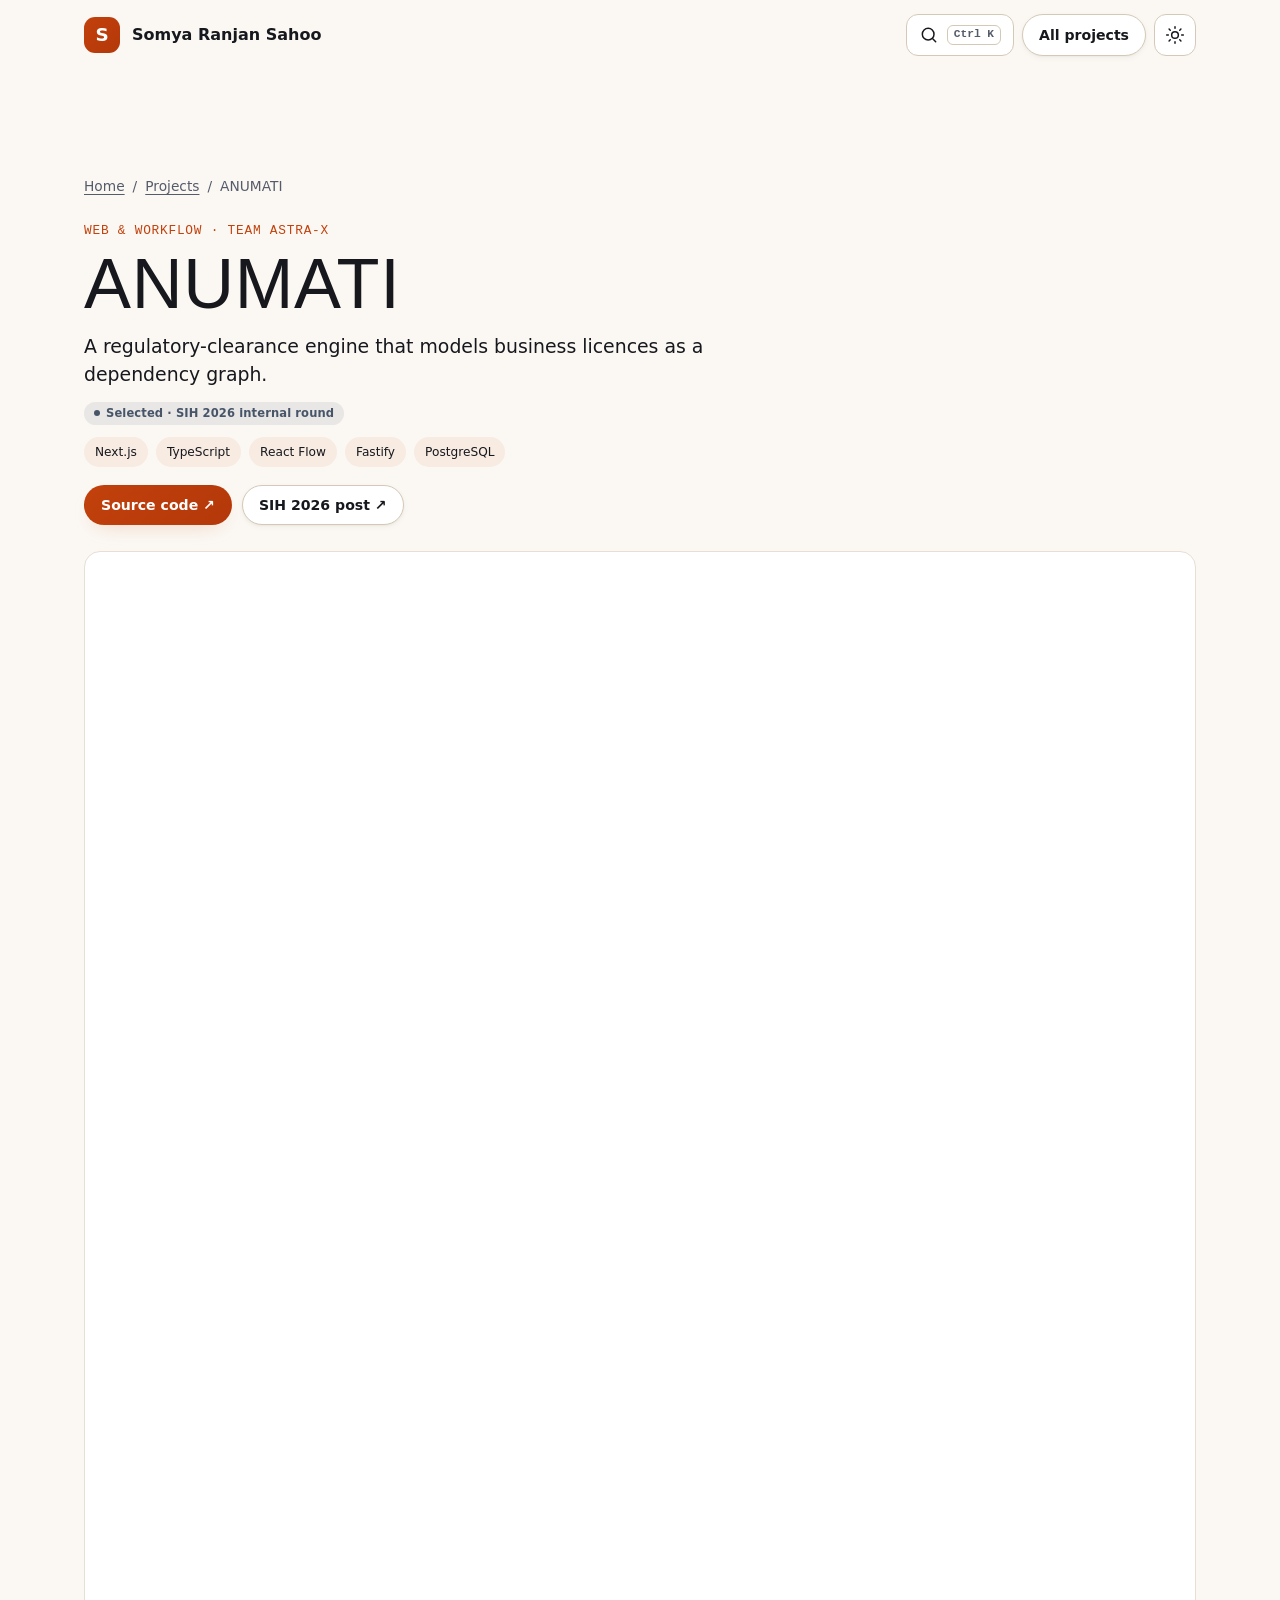
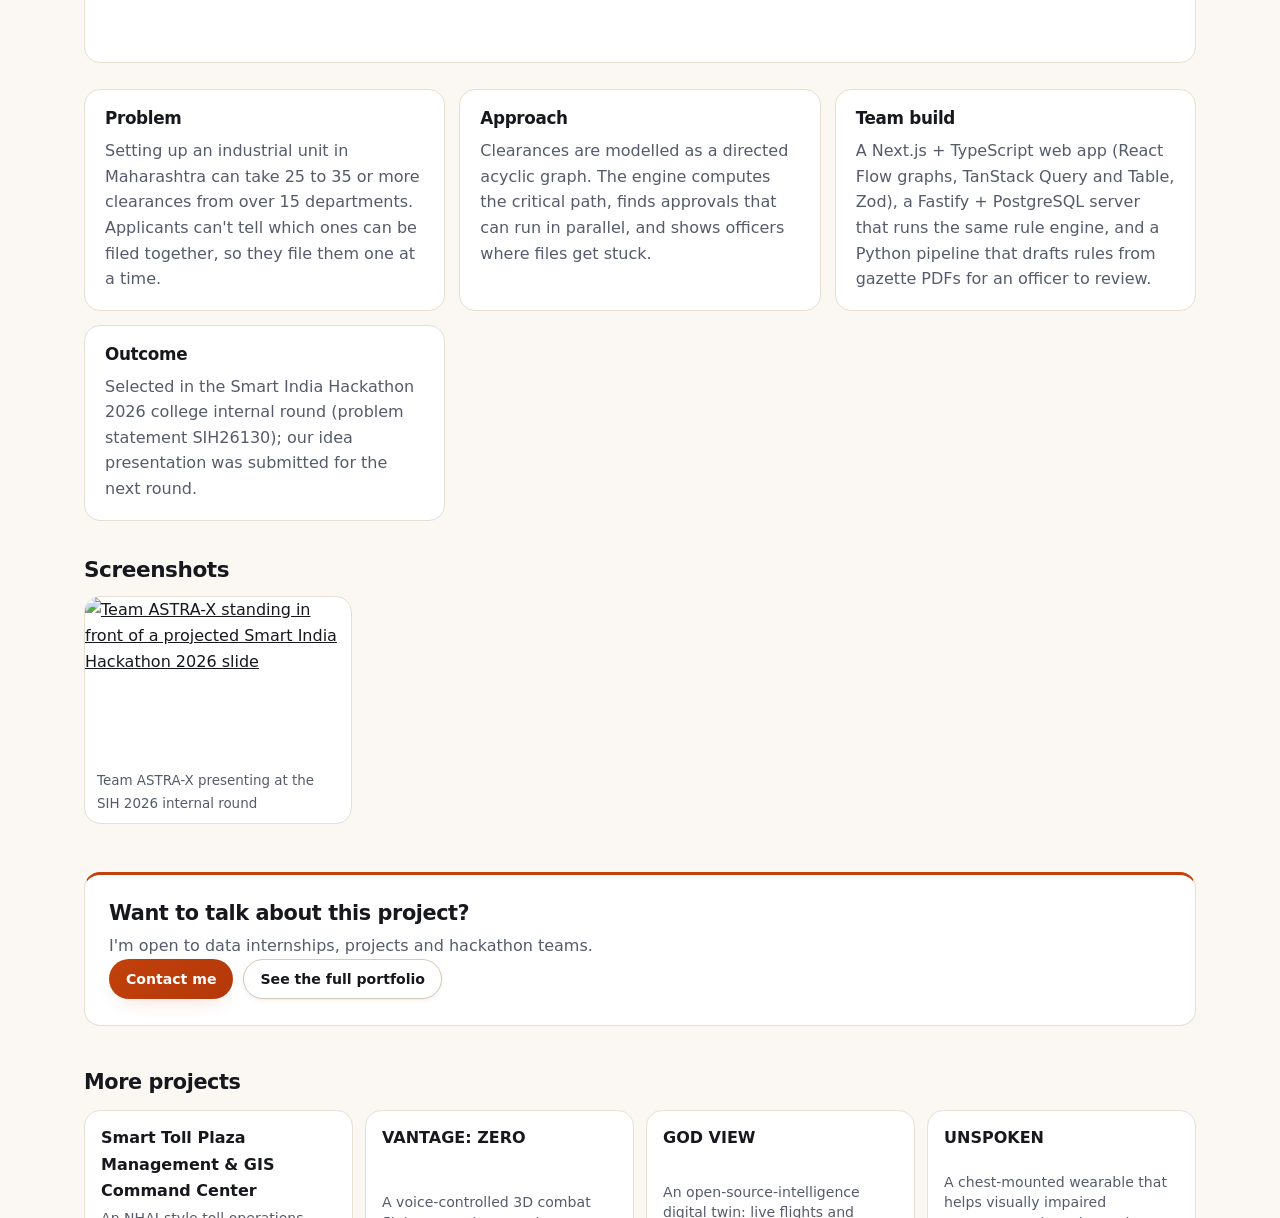
==== projects/anumati/index.html @ b790b5cd "First screen paints without waiting for fonts Chrome held the first paint until fonts requested earl" ====
<!doctype html>
<html lang="en">
<head>
  <meta charset="utf-8">
  <meta http-equiv="Content-Security-Policy" content="default-src 'self'; script-src 'self' 'wasm-unsafe-eval' 'sha256-mUsvNlvCv4NlhHDsef6ifzO+2NvWC9DKsTX7r6awsik=' 'sha256-QTKUewccu4vymS6kCMDNSDtay0EPB0g5P4r34XDZfdQ='; style-src 'self'; font-src 'self'; img-src 'self' data:; connect-src 'self' https://formsubmit.co https://api.web3forms.com https://api.github.com; form-action 'self' https://formsubmit.co; base-uri 'self'; object-src 'none'; upgrade-insecure-requests">
  <meta name="referrer" content="strict-origin-when-cross-origin">
  <meta name="viewport" content="width=device-width, initial-scale=1">
  <title>ANUMATI, a Regulatory Clearance Engine | Somya Ranjan Sahoo</title>
  <meta name="description" content="A regulatory-clearance engine that models business licences as a dependency graph.">
  <meta name="author" content="Somya Ranjan Sahoo">
  <meta name="theme-color" content="#0b0d12">
  <link rel="canonical" href="https://somyaranjansahoo6422.github.io/projects/anumati/">
  <meta property="og:type" content="article">
  <meta property="og:site_name" content="Somya Ranjan Sahoo">
  <meta property="og:title" content="ANUMATI, a Regulatory Clearance Engine">
  <meta property="og:description" content="A regulatory-clearance engine that models business licences as a dependency graph.">
  <meta property="og:url" content="https://somyaranjansahoo6422.github.io/projects/anumati/">
  <meta property="og:image" content="https://somyaranjansahoo6422.github.io/assets/img/proj-anumati-1600.webp">
  <meta property="og:image:alt" content="ANUMATI web app showing a project roadmap with clearance counts and a dependency graph">
  <meta name="twitter:card" content="summary_large_image">
  <link rel="icon" href="/favicon.ico" sizes="48x48">
  <link rel="icon" href="/assets/icon-192.png" type="image/png" sizes="192x192">
  <link rel="apple-touch-icon" href="/assets/apple-touch-icon.png">
  <link rel="stylesheet" href="../../styles.min.css?v=191c9b57">
  <script>try{var t=localStorage.getItem('theme');if(t)document.documentElement.setAttribute('data-theme',t)}catch(e){}</script>
  <script type="application/ld+json">{"@context":"https://schema.org","@graph":[{"@type":"SoftwareSourceCode","name":"ANUMATI","headline":"ANUMATI, a Regulatory Clearance Engine","description":"A regulatory-clearance engine that models business licences as a dependency graph.","url":"https://somyaranjansahoo6422.github.io/projects/anumati/","image":"https://somyaranjansahoo6422.github.io/assets/img/proj-anumati-1600.webp","author":{"@type":"Person","name":"Somya Ranjan Sahoo","url":"https://somyaranjansahoo6422.github.io/"},"codeRepository":"https://github.com/shubham54191/ANUMATI","keywords":"Next.js, TypeScript, React Flow, Fastify, PostgreSQL"},{"@type":"BreadcrumbList","itemListElement":[{"@type":"ListItem","position":1,"name":"Somya Ranjan Sahoo","item":"https://somyaranjansahoo6422.github.io/"},{"@type":"ListItem","position":2,"name":"Projects","item":"https://somyaranjansahoo6422.github.io/#work"},{"@type":"ListItem","position":3,"name":"ANUMATI","item":"https://somyaranjansahoo6422.github.io/projects/anumati/"}]}]}</script>
</head>
<body>
  <a class="skip" href="#main">Skip to content</a>
  <header class="nav scrolled">
    <div class="wrap nav__inner">
      <a class="brand" href="/">
        <span class="brand__mark" aria-hidden="true">S</span>
        <span class="brand__name">Somya Ranjan Sahoo</span><span class="sr-only">, home</span>
      </a>
      <div class="nav__tools">
        <a class="btn btn--ghost btn--sm" href="/#work">All projects</a>
        <button class="icon-btn" id="themeToggle" type="button" aria-label="Switch to dark theme">
          <svg class="i-sun" viewBox="0 0 24 24" aria-hidden="true"><circle cx="12" cy="12" r="4"/><path d="M12 2v2M12 20v2M4.9 4.9l1.4 1.4M17.7 17.7l1.4 1.4M2 12h2M20 12h2M4.9 19.1l1.4-1.4M17.7 6.3l1.4-1.4"/></svg>
          <svg class="i-moon" viewBox="0 0 24 24" aria-hidden="true"><path d="M21 12.8A9 9 0 1 1 11.2 3a7 7 0 0 0 9.8 9.8z"/></svg>
        </button>
      </div>
    </div>
  </header>

  <main id="main" class="proj">
    <div class="wrap">
      <nav class="proj__crumbs" aria-label="Breadcrumb"><a href="/">Home</a><span aria-hidden="true">/</span><a href="/#work">Projects</a><span aria-hidden="true">/</span><span aria-current="page">ANUMATI</span></nav>
      <p class="proj__kicker mono">Web &amp; workflow · Team ASTRA-X</p>
      <h1>ANUMATI</h1>
      <p class="proj__lede">A regulatory-clearance engine that models business licences as a dependency graph.</p>
      
      <p class="proj__badge"><span class="badge">Selected · SIH 2026 internal round</span></p>
      <ul class="chips chips--sm proj__chips" aria-label="Technologies"><li>Next.js</li><li>TypeScript</li><li>React Flow</li><li>Fastify</li><li>PostgreSQL</li></ul>
      <p class="proj__actions"><a class="btn btn--primary btn--sm" href="https://github.com/shubham54191/ANUMATI" target="_blank" rel="noopener noreferrer">Source code ↗</a> <a class="btn btn--ghost btn--sm" href="https://www.linkedin.com/feed/update/urn:li:activity:7507863819810156545/" target="_blank" rel="noopener noreferrer">SIH 2026 post ↗</a></p>
      <figure class="proj__media proj__media--fit"><img src="/assets/img/proj-anumati-960.webp" srcset="/assets/img/proj-anumati-480.webp 480w, /assets/img/proj-anumati-720.webp 720w, /assets/img/proj-anumati-960.webp 960w, /assets/img/proj-anumati-1600.webp 1600w" sizes="(max-width: 1632px) calc(100vw - 32px), 1600px" alt="ANUMATI web app showing a project roadmap with clearance counts and a dependency graph" width="1600" height="1000" fetchpriority="high"></figure>
      <div class="proj__grid">
        <section class="proj__block"><h2>Problem</h2><p>Setting up an industrial unit in Maharashtra can take 25 to 35 or more clearances from over 15 departments. Applicants can't tell which ones can be filed together, so they file them one at a time.</p></section>
        <section class="proj__block"><h2>Approach</h2><p>Clearances are modelled as a directed acyclic graph. The engine computes the critical path, finds approvals that can run in parallel, and shows officers where files get stuck.</p></section>
        <section class="proj__block"><h2>Team build</h2><p>A Next.js + TypeScript web app (React Flow graphs, TanStack Query and Table, Zod), a Fastify + PostgreSQL server that runs the same rule engine, and a Python pipeline that drafts rules from gazette PDFs for an officer to review.</p></section>
        <section class="proj__block"><h2>Outcome</h2><p>Selected in the Smart India Hackathon 2026 college internal round (problem statement SIH26130); our idea presentation was submitted for the next round.</p></section>
      </div>
      <h2 class="proj__h2">Screenshots</h2>
      <div class="proj__gallery">
        <figure><a href="/assets/img/ach-sih2026-1600.webp"><img src="/assets/img/ach-sih2026-960.webp" srcset="/assets/img/ach-sih2026-480.webp 480w, /assets/img/ach-sih2026-720.webp 720w, /assets/img/ach-sih2026-960.webp 960w, /assets/img/ach-sih2026-1600.webp 1600w" sizes="(max-width: 760px) calc(100vw - 32px), 380px" alt="Team ASTRA-X standing in front of a projected Smart India Hackathon 2026 slide" width="1600" height="900" loading="lazy" decoding="async"></a><figcaption>Team ASTRA-X presenting at the SIH 2026 internal round</figcaption></figure>
      </div>

      <section class="proj__cta">
        <h2>Want to talk about this project?</h2>
        <p>I'm open to data internships, projects and hackathon teams.</p>
        <p class="proj__actions"><a class="btn btn--primary btn--sm" href="/#contact">Contact me</a> <a class="btn btn--ghost btn--sm" href="/">See the full portfolio</a></p>
      </section>

      <section class="proj__more" aria-labelledby="more-title">
        <h2 id="more-title">More projects</h2>
        <ul>
          <li><a href="/projects/smart-toll-plaza/"><strong>Smart Toll Plaza Management &amp; GIS Command Center</strong><span>An NHAI-style toll operations prototype: live number-plate recognition, a Pan-India plaza map and role-based reporting.</span></a></li>
          <li><a href="/projects/vantage-zero/"><strong>VANTAGE: ZERO</strong><span>A voice-controlled 3D combat flight game that runs in the browser.</span></a></li>
          <li><a href="/projects/god-view/"><strong>GOD VIEW</strong><span>An open-source-intelligence digital twin: live flights and satellites on a 3D globe, linked in a knowledge graph.</span></a></li>
          <li><a href="/projects/unspoken/"><strong>UNSPOKEN</strong><span>A chest-mounted wearable that helps visually impaired users sense obstacles and lets non-verbal users speak through gestures.</span></a></li>
          <li><a href="/projects/student-attendance-system/"><strong>Student Attendance Management System</strong><span>A multi-role desktop app where students check in by scanning a QR code on their phone.</span></a></li>
          <li><a href="/projects/india-toll-network-analysis/"><strong>India's toll network, in data</strong><span>Data analysis of 2,003 Indian toll plazas with Python, SQL and Excel.</span></a></li>
        </ul>
      </section>
    </div>
  </main>

  <footer class="footer">
    <div class="wrap footer__inner">
      <p>© 2026 Somya Ranjan Sahoo</p>
      <nav class="footer__links" aria-label="Footer">
        <a href="/">Portfolio</a>
        <a href="/#contact">Contact</a>
        <a href="https://github.com/somyaranjansahoo6422" target="_blank" rel="noopener noreferrer">GitHub</a>
        <a href="https://www.linkedin.com/in/somya-ranjan-sahoo-109599312/" target="_blank" rel="noopener noreferrer">LinkedIn</a>
        <a href="/privacy.html">Privacy</a>
      </nav>
    </div>
  </footer>
  <script src="../../script.min.js?v=46fa6f74" defer></script>
</body>
</html>
---- styles.min.css ----
@font-face{font-family:Anton;src:url(assets/fonts/anton.woff2) format("woff2");font-weight:400;font-display:swap}@font-face{font-family:Poster Fallback;src:local("Roboto"),local("Roboto-Regular"),local("Arial"),local("Helvetica");size-adjust:66%;ascent-override:179%;descent-override:50%;line-gap-override:0%}@font-face{font-family:Caveat;src:url(assets/fonts/caveat.woff2) format("woff2");font-weight:600;font-display:swap}@font-face{font-family:Space Grotesk;src:url(assets/fonts/space-grotesk.woff2) format("woff2");font-weight:500 700;font-display:swap}@font-face{font-family:Space Grotesk;src:url(assets/fonts/space-grotesk-ext.woff2) format("woff2");font-weight:500 700;font-display:swap;unicode-range:U+20B9}@font-face{font-family:Inter;src:url(assets/fonts/inter.woff2) format("woff2");font-weight:400 600;font-display:swap}@font-face{font-family:Inter;src:url(assets/fonts/inter-ext.woff2) format("woff2");font-weight:400 600;font-display:swap;unicode-range:U+20B9}@font-face{font-family:JetBrains Mono;src:url(assets/fonts/jetbrains-mono.woff2) format("woff2");font-weight:400 500;font-display:swap}:root{--bg: #fbf8f3;--bg-alt: #f4eee5;--surface: #ffffff;--surface-2: #fdfaf6;--text: #16181d;--muted: #555b6a;--line: #e6dfd2;--line-strong: #d4c9b7;--accent: #c2410c;--accent-2: #b45309;--accent-fill: #c2410c;--accent-fill-2: #b4380a;--accent-ink: #ffffff;--accent-soft: rgba(194, 65, 12, .07);--accent-glow: rgba(194, 65, 12, .24);--ok: #15803d;--grid: rgba(120, 90, 50, .09);--blob-1: rgba(255, 140, 80, .26);--blob-2: rgba(255, 196, 92, .24);--blob-3: rgba(255, 110, 140, .12);--shadow-sm: 0 1px 2px rgba(60, 40, 20, .05), 0 2px 6px rgba(60, 40, 20, .04);--shadow: 0 1px 2px rgba(60, 40, 20, .05), 0 10px 30px -12px rgba(90, 50, 20, .16);--shadow-lg: 0 2px 4px rgba(60, 40, 20, .05), 0 22px 50px -20px rgba(120, 60, 20, .26);--nav-bg: rgba(251, 248, 243, .82);--badge-win: #854d0e;--badge-win-bg: rgba(202, 138, 4, .13);--badge-final: #6d28d9;--badge-final-bg: rgba(109, 40, 217, .1);--badge-sel: #0f766e;--badge-sel-bg: rgba(15, 118, 110, .1);--badge-part: #475569;--badge-part-bg: rgba(71, 85, 105, .1);--danger: #b91c1c;--font-display: "Space Grotesk", system-ui, sans-serif;--font-body: "Inter", system-ui, -apple-system, "Segoe UI", sans-serif;--font-mono: "JetBrains Mono", ui-monospace, Consolas, monospace;--radius: 16px;--wrap: 1160px;--ease: cubic-bezier(.22, 1, .36, 1);color-scheme:light}:root[data-theme=dark]{--bg: #0b0d12;--bg-alt: #0f1219;--surface: #151922;--surface-2: #121620;--text: #ecebe6;--muted: #a0a5b3;--line: #242a36;--line-strong: #343c4b;--accent: #ff7a4d;--accent-2: #ffb44a;--accent-fill: #ff6a3d;--accent-fill-2: #ff8a3d;--accent-ink: #0b0d12;--accent-soft: rgba(255, 106, 61, .12);--accent-glow: rgba(255, 106, 61, .28);--ok: #3ddc84;--grid: rgba(255, 255, 255, .05);--blob-1: rgba(255, 106, 61, .18);--blob-2: rgba(255, 170, 60, .09);--blob-3: rgba(120, 90, 255, .11);--shadow-sm: 0 1px 2px rgba(0, 0, 0, .3);--shadow: 0 1px 2px rgba(0, 0, 0, .3), 0 16px 40px -16px rgba(0, 0, 0, .6);--shadow-lg: 0 2px 4px rgba(0, 0, 0, .3), 0 26px 60px -20px rgba(0, 0, 0, .75);--nav-bg: rgba(11, 13, 18, .76);--badge-win: #fcd34d;--badge-win-bg: rgba(252, 211, 77, .14);--badge-final: #c4b5fd;--badge-final-bg: rgba(196, 181, 253, .14);--badge-sel: #5eead4;--badge-sel-bg: rgba(94, 234, 212, .12);--badge-part: #cbd5e1;--badge-part-bg: rgba(203, 213, 225, .12);--danger: #f87171;color-scheme:dark}@media(prefers-color-scheme:dark){:root:not([data-theme=light]){--bg: #0b0d12;--bg-alt: #0f1219;--surface: #151922;--surface-2: #121620;--text: #ecebe6;--muted: #a0a5b3;--line: #242a36;--line-strong: #343c4b;--accent: #ff7a4d;--accent-2: #ffb44a;--accent-fill: #ff6a3d;--accent-fill-2: #ff8a3d;--accent-ink: #0b0d12;--accent-soft: rgba(255, 106, 61, .12);--accent-glow: rgba(255, 106, 61, .28);--ok: #3ddc84;--grid: rgba(255, 255, 255, .05);--blob-1: rgba(255, 106, 61, .18);--blob-2: rgba(255, 170, 60, .09);--blob-3: rgba(120, 90, 255, .11);--shadow-sm: 0 1px 2px rgba(0, 0, 0, .3);--shadow: 0 1px 2px rgba(0, 0, 0, .3), 0 16px 40px -16px rgba(0, 0, 0, .6);--shadow-lg: 0 2px 4px rgba(0, 0, 0, .3), 0 26px 60px -20px rgba(0, 0, 0, .75);--nav-bg: rgba(11, 13, 18, .76);--badge-win: #fcd34d;--badge-win-bg: rgba(252, 211, 77, .14);--badge-final: #c4b5fd;--badge-final-bg: rgba(196, 181, 253, .14);--badge-sel: #5eead4;--badge-sel-bg: rgba(94, 234, 212, .12);--badge-part: #cbd5e1;--badge-part-bg: rgba(203, 213, 225, .12);--danger: #f87171;color-scheme:dark}}*,*:before,*:after{box-sizing:border-box}html{scroll-padding-top:84px}body{margin:0;background:var(--bg);color:var(--text);font:400 16px/1.65 var(--font-body);-webkit-font-smoothing:antialiased;overflow-x:hidden}.theme-anim,.theme-anim *,.theme-anim *:before,.theme-anim *:after{transition:background-color .4s ease,border-color .4s ease,color .4s ease,box-shadow .4s ease!important}img{max-width:100%;height:auto;display:block}a{color:inherit}h1,h2,h3{font-family:var(--font-display);line-height:1.15;margin:0;letter-spacing:-.02em}p{margin:0 0 1em}ul,ol{margin:0;padding:0;list-style:none}code{font-family:var(--font-mono);font-size:.86em;background:var(--accent-soft);padding:1px 5px;border-radius:5px}svg{width:20px;height:20px;fill:none;stroke:currentColor;stroke-width:1.8;stroke-linecap:round;stroke-linejoin:round;flex:none}::selection{background:var(--accent-fill);color:var(--accent-ink)}:focus-visible{outline:3px solid var(--accent);outline-offset:3px;border-radius:6px}.wrap{width:100%;max-width:var(--wrap);margin:0 auto;padding:0 24px}.mono{font-family:var(--font-mono);font-size:.82rem;letter-spacing:0}.muted{color:var(--muted)}.sr-only{position:absolute;width:1px;height:1px;padding:0;margin:-1px;overflow:hidden;clip:rect(0 0 0 0);white-space:nowrap;border:0}.grad{background:linear-gradient(100deg,var(--accent) 0%,var(--accent-2) 50%,var(--accent) 100%);-webkit-background-clip:text;background-clip:text;color:transparent}.skip{position:absolute;left:-999px;top:8px;background:var(--accent-fill);color:var(--accent-ink);padding:10px 16px;border-radius:8px;z-index:100;font-weight:600}.skip:focus{left:8px}.ambient{position:fixed;inset:0;z-index:-1;pointer-events:none;overflow:hidden}.ambient span{position:absolute;border-radius:50%;filter:blur(80px)}.ambient span:nth-child(1){width:46vw;height:46vw;top:-14vw;right:-10vw;background:var(--blob-1)}.ambient span:nth-child(2){width:36vw;height:36vw;top:30vh;left:-14vw;background:var(--blob-2)}.ambient span:nth-child(3){width:30vw;height:30vw;bottom:-12vw;right:20vw;background:var(--blob-3)}.progress{position:fixed;top:0;left:0;right:0;height:3px;z-index:70;pointer-events:none;background:linear-gradient(90deg,var(--accent-fill),var(--accent-2));transform-origin:0 50%;transform:scaleX(0)}.btn{position:relative;overflow:hidden;isolation:isolate;display:inline-flex;align-items:center;justify-content:center;gap:8px;min-height:46px;padding:12px 22px;border-radius:999px;border:1px solid transparent;font:600 .95rem/1 var(--font-body);text-decoration:none;cursor:pointer;transition:transform .3s var(--ease),box-shadow .3s ease,background .25s ease,border-color .25s ease,color .25s ease}.btn svg{width:18px;height:18px}.btn--primary{background:linear-gradient(135deg,var(--accent-fill),var(--accent-fill-2));color:var(--accent-ink);box-shadow:0 8px 22px -10px var(--accent-glow)}.btn--primary:after{content:"";position:absolute;inset:0;z-index:-1;background:linear-gradient(110deg,transparent 30%,rgba(255,255,255,.35) 50%,transparent 70%);transform:translate(-120%);transition:transform .7s var(--ease)}.btn--primary:hover{transform:translateY(-2px);box-shadow:0 14px 30px -10px var(--accent-glow)}.btn--primary:hover:after{transform:translate(120%)}.btn--ghost{background:var(--surface);color:var(--text);border-color:var(--line-strong);box-shadow:var(--shadow-sm)}.btn--ghost:hover{transform:translateY(-2px);border-color:var(--accent);color:var(--accent)}.btn:active{transform:translateY(0) scale(.98)}.btn--sm{min-height:40px;padding:9px 16px;font-size:.88rem}.btn__meta{font:500 .7rem/1 var(--font-mono);padding:3px 6px;border-radius:5px;background:var(--accent-soft);color:var(--accent)}.btn[disabled]{opacity:.7;cursor:progress;transform:none}.link{color:var(--accent);text-decoration:underline;text-decoration-color:transparent;text-underline-offset:4px;text-decoration-thickness:1.5px;font-weight:600;font-size:.92rem;transition:text-decoration-color .25s ease}.link:hover{text-decoration-color:currentColor}.icon-btn{width:42px;height:42px;display:inline-grid;place-items:center;border-radius:12px;border:1px solid var(--line-strong);background:var(--surface);color:var(--text);cursor:pointer;transition:border-color .2s ease,color .2s ease}.icon-btn:hover{border-color:var(--accent);color:var(--accent)}.nav{position:sticky;top:0;z-index:50;background:var(--nav-bg);backdrop-filter:saturate(1.5) blur(14px);-webkit-backdrop-filter:saturate(1.5) blur(14px);border-bottom:1px solid transparent;transition:border-color .3s ease,box-shadow .3s ease}.nav.scrolled{border-bottom-color:var(--line);box-shadow:0 8px 30px -18px #00000040}.nav__inner{display:flex;align-items:center;justify-content:space-between;height:70px;gap:16px;transition:height .3s var(--ease)}.nav.scrolled .nav__inner{height:62px}.brand{display:flex;align-items:center;gap:12px;text-decoration:none;font-weight:600}.brand__mark{width:36px;height:36px;border-radius:11px;display:grid;place-items:center;background:linear-gradient(135deg,var(--accent-fill),var(--accent-fill-2));color:var(--accent-ink);font:700 1.15rem/1 var(--font-display);transition:transform .4s var(--ease),border-radius .4s ease}.brand:hover .brand__mark{transform:rotate(-8deg);border-radius:50%}.brand__name{font-family:var(--font-display)}.brand:hover .brand__name{color:var(--accent)}.nav__links{display:flex;align-items:center;gap:2px}.nav__links a{text-decoration:none;padding:8px 12px;border-radius:999px;color:var(--muted);font-weight:500;font-size:.93rem;transition:color .2s ease,background .2s ease}.nav__links a:hover{color:var(--text);background:var(--accent-soft)}.nav__links a.active{color:var(--accent);background:var(--accent-soft)}.nav__links .nav__resume{color:var(--text)}.nav__links .nav__cta{color:var(--accent-ink);background:linear-gradient(135deg,var(--accent-fill),var(--accent-fill-2));margin-left:6px}.nav__links .nav__cta:hover,.nav__links .nav__cta.active{color:var(--accent-ink);background:linear-gradient(135deg,var(--accent-fill),var(--accent-fill-2));filter:brightness(1.06)}.nav__tools{display:flex;gap:8px}.menu-btn,.i-moon{display:none}:root[data-theme=dark] .i-sun{display:none}:root[data-theme=dark] .i-moon{display:block}@media(prefers-color-scheme:dark){:root:not([data-theme=light]) .i-sun{display:none}:root:not([data-theme=light]) .i-moon{display:block}}.hero{padding:80px 0 60px;position:relative}.hero:before{content:"";position:absolute;inset:0;z-index:-1;pointer-events:none;background-image:linear-gradient(var(--grid) 1px,transparent 1px),linear-gradient(90deg,var(--grid) 1px,transparent 1px);background-size:52px 52px;mask-image:radial-gradient(ellipse 75% 65% at 65% 35%,#000 15%,transparent 72%);-webkit-mask-image:radial-gradient(ellipse 75% 65% at 65% 35%,#000 15%,transparent 72%)}.hero__grid{display:grid;grid-template-columns:1.4fr 1fr;gap:56px;align-items:center}.status{display:inline-flex;align-items:center;gap:10px;padding:7px 15px;border-radius:999px;border:1px solid var(--line);background:var(--surface);font-size:.85rem;font-weight:500;color:var(--muted);margin-bottom:18px;box-shadow:var(--shadow-sm)}.dot{position:relative;width:8px;height:8px;border-radius:50%;background:var(--ok)}.dot:after{content:"";position:absolute;inset:-4px;border-radius:50%;border:2px solid var(--ok);opacity:0}.role{font:500 .9rem/1.4 var(--font-mono);color:var(--accent);margin-bottom:14px;letter-spacing:.01em}.hero h1{font-size:clamp(2.4rem,5.6vw,4.2rem);margin-bottom:22px;letter-spacing:-.035em}.hero h1 .line{display:block}.lede{font-size:1.1rem;color:var(--muted);max-width:60ch}.lede strong{color:var(--text);font-weight:600}.hero__cta{display:flex;flex-wrap:wrap;align-items:center;gap:12px 14px;margin:30px 0 26px}.hero__contact{margin-left:4px}.socials{display:flex;flex-wrap:wrap;gap:10px}.socials a{display:inline-flex;align-items:center;gap:8px;text-decoration:none;color:var(--muted);font-weight:500;font-size:.9rem;padding:8px 14px;border-radius:999px;border:1px solid var(--line);background:var(--surface);transition:color .2s ease,border-color .2s ease,transform .3s var(--ease)}.socials a:hover{color:var(--accent);border-color:var(--accent);transform:translateY(-2px)}.socials svg{width:17px;height:17px}.hero__card{position:relative;margin:0;justify-self:end;width:100%;max-width:340px;background:var(--surface);border:1px solid var(--line);border-radius:24px;padding:14px;box-shadow:var(--shadow-lg)}.hero__card:before{content:"";position:absolute;inset:-1px;border-radius:inherit;z-index:-1;padding:1px;background:linear-gradient(140deg,var(--accent-fill),transparent 45%,transparent 60%,var(--accent-2));-webkit-mask:linear-gradient(#000 0 0) content-box,linear-gradient(#000 0 0);-webkit-mask-composite:xor;mask-composite:exclude}.avatar{position:relative;aspect-ratio:4 / 5;border-radius:16px;overflow:hidden;background:var(--bg-alt)}.avatar img{width:100%;height:100%;object-fit:cover;object-position:50% 38%}.hero__card figcaption{display:grid;gap:2px;padding:14px 6px 4px}.hero__card figcaption .mono{color:var(--accent)}.hero__card figcaption strong{font-family:var(--font-display);font-size:1.15rem}.hero__card figcaption .muted{font-size:.9rem}.facts{margin:60px 0 0;display:grid;grid-template-columns:repeat(4,1fr);gap:14px}.facts>div{padding:18px 20px;border:1px solid var(--line);border-radius:var(--radius);background:var(--surface);box-shadow:var(--shadow-sm)}.facts dt{font:500 .72rem/1.2 var(--font-mono);text-transform:uppercase;letter-spacing:.1em;color:var(--accent);margin-bottom:8px}.facts dd{margin:0;font-family:var(--font-display);font-weight:600;font-size:1.04rem;line-height:1.3}.section{padding:100px 0;position:relative}.section--alt{background:linear-gradient(180deg,var(--bg-alt),color-mix(in srgb,var(--bg-alt) 60%,var(--bg)));border-block:1px solid var(--line)}.section__head h2{font-size:clamp(1.9rem,3.6vw,2.6rem);margin-bottom:12px;letter-spacing:-.03em}.section__head--row{display:flex;align-items:end;justify-content:space-between;gap:16px;margin-bottom:30px;flex-wrap:wrap}.section__intro{color:var(--muted);max-width:62ch;margin:0}.eyebrow{display:inline-flex;align-items:center;gap:10px;font:500 .8rem/1 var(--font-mono);color:var(--accent);text-transform:uppercase;letter-spacing:.12em;margin-bottom:16px}.eyebrow:before{content:"";width:0;height:2px;border-radius:2px;background:linear-gradient(90deg,var(--accent-fill),var(--accent-2));transition:width .8s var(--ease) .15s}.eyebrow.drawn:before{width:28px}.two-col{display:grid;grid-template-columns:1fr 2fr;gap:48px}.two-col>*{min-width:0}.two-col>.section__head{position:sticky;top:100px;align-self:start}.prose p{font-size:1.05rem;color:var(--muted)}.prose strong{color:var(--text);font-weight:600}.prose__sub{font-size:1.15rem;margin:30px 0 12px}.principles{display:grid;gap:10px}.principles li{position:relative;padding:12px 16px 12px 44px;border:1px solid var(--line);border-radius:12px;background:var(--surface);color:var(--muted);font-size:.98rem}.principles li:before{content:"→";position:absolute;left:16px;top:12px;color:var(--accent);font-weight:700}.principles strong{color:var(--text)}.about__evidence{margin:14px 0 0!important}.skills{display:grid;grid-template-columns:1fr 1fr;gap:24px;margin-top:34px}.skill-group h3{font:500 .76rem/1 var(--font-mono);text-transform:uppercase;letter-spacing:.1em;color:var(--muted);margin-bottom:12px}.chips{display:flex;flex-wrap:wrap;gap:8px}.chips li{padding:6px 12px;border-radius:999px;background:var(--surface);border:1px solid var(--line);font-size:.86rem;font-weight:500}.chips--sm li{padding:4px 10px;font-size:.76rem;background:var(--accent-soft);border-color:transparent;color:var(--text)}.quote{margin:30px 0 0;padding:18px 22px 18px 24px;background:linear-gradient(135deg,var(--accent-soft),transparent);border:1px solid var(--line);border-left:3px solid var(--accent-fill);border-radius:4px var(--radius) var(--radius) 4px}.quote p{margin:0 0 6px;font-family:var(--font-display);font-size:1.12rem;color:var(--text)!important;line-height:1.45}.quote cite{font-style:normal;font-size:.86rem;color:var(--muted)}.quote--sm{margin:4px 0 14px;padding:12px 16px}.quote--sm p{font-size:.98rem;margin:0}.lift{transition:transform .4s var(--ease),box-shadow .35s ease,border-color .3s ease}.lift:hover{transform:translateY(-4px);box-shadow:var(--shadow-lg);border-color:color-mix(in srgb,var(--accent) 40%,var(--line))}.badge{display:inline-flex;align-items:center;gap:6px;padding:5px 10px;border-radius:999px;font:600 .72rem/1.2 var(--font-body);letter-spacing:.01em;white-space:nowrap;color:var(--badge-part);background:var(--badge-part-bg)}.badge:before{content:"";width:6px;height:6px;border-radius:50%;background:currentColor}.badge--win{color:var(--badge-win);background:var(--badge-win-bg)}.badge--final{color:var(--badge-final);background:var(--badge-final-bg)}.badge--sel{color:var(--badge-sel);background:var(--badge-sel-bg)}.badge--plain:before{display:none}.case__media .badge{position:absolute;left:12px;top:12px;z-index:1;background:#0c0e14d1;color:#fff;backdrop-filter:blur(6px)}.case__media .badge--win{color:#fde68a}.case__media .badge--final{color:#ddd6fe}.case__media .badge--sel{color:#99f6e4}.badge--inline{margin-right:6px}.thumb{display:block;overflow:hidden;border-radius:12px;border:1px solid var(--line);background:var(--bg-alt);aspect-ratio:4 / 3}a.thumb,a.card__img,a.case__media,.study__gallery a{cursor:zoom-in}.thumb img{width:100%;height:100%;object-fit:cover;transition:transform .6s var(--ease)}.thumb--doc img{object-position:top}.lift:hover .thumb img,a.thumb:hover img{transform:scale(1.05)}.thumb--logo{background:#fff;cursor:default}.thumb--logo img{object-fit:contain}.lift:hover .thumb--logo img{transform:none}.more{display:flex;flex-wrap:wrap;gap:6px 18px;margin:14px 0 0!important}.filters{display:flex;flex-wrap:wrap;gap:8px;margin:0 0 28px}.filter{display:inline-flex;align-items:center;gap:8px;min-height:42px;padding:8px 15px;border-radius:999px;border:1px solid var(--line-strong);background:var(--surface);color:var(--text);font:500 .9rem/1.2 var(--font-body);cursor:pointer;transition:background .2s ease,border-color .2s ease,color .2s ease}.filter:hover{border-color:var(--accent);color:var(--accent)}.filter[aria-pressed=true]{background:var(--text);border-color:var(--text);color:var(--bg)}.filter__n{font:500 .74rem/1 var(--font-mono);opacity:.75}.filter[aria-pressed=true] .filter__n{opacity:1}.filter__n:empty{display:none}.group-title{font:600 .8rem/1 var(--font-mono);text-transform:uppercase;letter-spacing:.1em;color:var(--muted);margin:0 0 14px}.cards+.filter-empty,.group-title[data-group=more]{margin-top:44px}.is-hidden{display:none!important}.fade-in{animation:fadeIn .35s var(--ease)}@keyframes fadeIn{0%{opacity:0;transform:translateY(8px)}to{opacity:1;transform:none}}.filter-empty{color:var(--muted)}.cases{display:grid;grid-template-columns:repeat(2,1fr);gap:24px;align-items:start}.case{display:flex;flex-direction:column;overflow:hidden;background:var(--surface);border:1px solid var(--line);border-radius:20px;box-shadow:var(--shadow-sm);scroll-margin-top:90px}.case__media{position:relative;display:block;aspect-ratio:16 / 9;overflow:hidden;background:#0b0d12;border-bottom:1px solid var(--line)}.case__media img{width:100%;height:100%;object-fit:cover;transition:transform .7s var(--ease)}.case:hover .case__media img{transform:scale(1.04)}.case__body{padding:24px 26px 26px;display:flex;flex-direction:column;gap:10px}.case__body>p{margin:0;color:var(--muted);font-size:.96rem}.case__kicker{font:500 .74rem/1.4 var(--font-mono)!important;text-transform:uppercase;letter-spacing:.07em;color:var(--accent)!important}.case h3{font-size:1.45rem}.case__purpose{color:var(--text)!important;font-size:1.02rem!important;font-weight:500}.case__links{display:flex;flex-wrap:wrap;align-items:center;gap:10px 14px;margin-top:6px!important}.study{border:1px solid var(--line);border-radius:14px;background:var(--surface-2);margin-top:4px}.study summary{list-style:none;cursor:pointer;padding:12px 16px;font-weight:600;font-size:.92rem;display:flex;align-items:center;justify-content:space-between;gap:10px;border-radius:14px}.study summary::-webkit-details-marker{display:none}.study summary:after{content:"";width:9px;height:9px;border-right:2px solid currentColor;border-bottom:2px solid currentColor;transform:rotate(45deg) translateY(-2px);transition:transform .3s var(--ease);flex:none}.study[open] summary:after{transform:rotate(-135deg) translateY(-2px)}.study summary:hover{color:var(--accent)}.study__grid{margin:0;padding:4px 16px 6px;display:grid;gap:12px}.study__grid div{border-top:1px dashed var(--line);padding-top:10px}.study__grid dt{font:600 .72rem/1.3 var(--font-mono);text-transform:uppercase;letter-spacing:.08em;color:var(--accent);margin-bottom:4px}.study__grid dd{margin:0;color:var(--muted);font-size:.94rem;line-height:1.6}.study__grid strong{color:var(--text)}.study__gallery{display:grid;grid-template-columns:repeat(2,1fr);gap:8px;padding:6px 16px 16px}.study__gallery--wide{grid-template-columns:1fr}.study__gallery a{display:block;overflow:hidden;border-radius:10px;border:1px solid var(--line);aspect-ratio:4 / 3;background:var(--bg-alt)}.study__gallery--wide a{aspect-ratio:auto}.study__gallery img{width:100%;height:100%;object-fit:cover;transition:transform .6s var(--ease)}.study__gallery a:hover img{transform:scale(1.05)}.cards{display:grid;grid-template-columns:repeat(4,1fr);gap:18px;align-items:start}.card{display:flex;flex-direction:column;gap:6px;overflow:hidden;background:var(--surface);border:1px solid var(--line);border-radius:var(--radius);padding:20px;box-shadow:var(--shadow-sm);scroll-margin-top:90px}.card h3{font-size:1.1rem;margin-bottom:2px}.card p:not(.tag){color:var(--muted);font-size:.9rem;margin:0}.card .chips{margin:6px 0 10px}.card__img{display:block;margin:-20px -20px 12px;aspect-ratio:16 / 9;overflow:hidden;border-bottom:1px solid var(--line);background:var(--bg-alt)}.card__img img{width:100%;height:100%;object-fit:cover;transition:transform .7s var(--ease)}.card:hover .card__img img{transform:scale(1.05)}.card__img--logo{background:#fff}.card__img--logo img{object-fit:contain;padding:10px}.card .link{margin-top:auto;align-self:flex-start}.tag{font:500 .72rem/1.4 var(--font-mono);text-transform:uppercase;letter-spacing:.07em;color:var(--accent);margin:0}.tag .badge{text-transform:none;font-family:var(--font-body);letter-spacing:.01em}.mini{display:grid;gap:2px}.mini li{display:flex;justify-content:space-between;gap:12px;padding:8px 0;border-bottom:1px dashed var(--line);font-size:.9rem}.mini li:last-child{border-bottom:0}.mini a{text-decoration:none;font-weight:500}.mini a:hover{color:var(--accent);text-decoration:underline}.mini span{color:var(--muted);font:.76rem var(--font-mono)}.timeline{position:relative;display:grid;gap:20px}.timeline>li{display:grid;grid-template-columns:1fr 190px;gap:24px;align-items:start;background:var(--surface);border:1px solid var(--line);border-radius:var(--radius);padding:26px;box-shadow:var(--shadow-sm)}.timeline>li.timeline__plain{grid-template-columns:1fr}.timeline h3{font-size:1.22rem;margin:6px 0 4px}.org{color:var(--accent);font-weight:600;font-size:.95rem;margin-bottom:12px}.timeline p:not(.org){color:var(--muted)}.timeline strong{color:var(--text)}.edu{margin-top:80px}.early{display:grid;gap:2px;margin:12px 0 2px}.early li{display:flex;justify-content:space-between;align-items:center;gap:12px;padding:12px 0;border-bottom:1px dashed var(--line)}.early li:last-child{border-bottom:0}.early strong{display:block;font-weight:600;color:var(--text)}.early div span{font-size:.9rem;color:var(--muted)}.early li>.mono{white-space:nowrap;flex:none}.cred-grid{display:grid;grid-template-columns:1.15fr 1fr;gap:22px;align-items:start}.certs{background:var(--surface);border:1px solid var(--line);border-radius:var(--radius);padding:24px 26px;box-shadow:var(--shadow-sm)}.certs__title{font-size:1.2rem;margin-bottom:8px}.cert-list li{display:grid;grid-template-columns:88px 1fr auto;align-items:center;gap:16px;padding:14px 0;border-bottom:1px solid var(--line)}.cert-list li.cert-list__text{grid-template-columns:1fr}.cert-list li:last-child{border-bottom:0}.thumb--sm{aspect-ratio:4 / 3;border-radius:9px}.cert-list strong{display:block;font-weight:600;margin-bottom:2px}.cert-list span{font-size:.88rem;color:var(--muted)}.cert-list .badge{font-size:.7rem}.certs__more{font-size:.88rem;margin:14px 0 0}.contact__grid{display:grid;grid-template-columns:1.05fr 1fr;gap:56px;align-items:start}.contact h2{font-size:clamp(2rem,4.4vw,3.2rem);margin-bottom:16px;letter-spacing:-.035em}.email-box{display:flex;align-items:center;justify-content:space-between;gap:12px;flex-wrap:wrap;margin:26px 0 20px;padding:12px 12px 12px 20px;background:var(--surface);border:1px solid var(--line);border-radius:var(--radius);box-shadow:var(--shadow-sm)}.email-box__addr{font:500 clamp(.88rem,2.4vw,1.05rem) var(--font-mono);text-decoration:none;overflow-wrap:anywhere;min-width:0}.email-box__addr:hover{color:var(--accent);text-decoration:underline}.contact__links{display:flex;flex-wrap:wrap;gap:10px 22px;align-items:center}.contact__links a{font-weight:600;text-decoration:none}.contact__links a:hover{color:var(--accent);text-decoration:underline}.form{display:grid;gap:16px;background:var(--surface);border:1px solid var(--line);border-radius:22px;padding:28px;box-shadow:var(--shadow)}.field{display:grid;gap:6px}.field label{font-weight:600;font-size:.9rem}.form input[type=text],.form input[type=email],.form textarea{width:100%;padding:12px 14px;border-radius:12px;border:1px solid var(--line-strong);background:var(--surface-2);color:var(--text);font:inherit;resize:vertical;transition:border-color .2s ease,box-shadow .2s ease}.form input:focus,.form textarea:focus{outline:none;border-color:var(--accent);box-shadow:0 0 0 4px var(--accent-soft)}.form [aria-invalid=true]{border-color:var(--danger)!important}.field__err{margin:0;color:var(--danger);font-size:.85rem;font-weight:500}.field--check{grid-template-columns:auto 1fr;align-items:start;column-gap:10px}.field--check input{width:20px;height:20px;margin:2px 0 0;accent-color:var(--accent-fill)}.field--check label{font-weight:500;font-size:.9rem;line-height:1.5}.field--check .field__err{grid-column:2}.hp{position:absolute;left:-9999px;width:1px;height:1px;overflow:hidden}.form__submit{justify-self:start}.spinner{width:16px;height:16px;border-radius:50%;border:2px solid currentColor;border-right-color:transparent;display:none}.form.is-sending .spinner{display:inline-block;animation:spin .8s linear infinite}@keyframes spin{to{transform:rotate(360deg)}}.form__captcha{min-height:78px;max-width:100%;overflow:hidden}.form__captcha[hidden]{display:none}.form__note{margin:0;font-size:.86rem;color:var(--muted)}.form__note.is-ok{color:var(--ok);font-weight:600}.form__note.is-err{color:var(--danger);font-weight:500}.footer{border-top:1px solid var(--line);padding:30px 0;font-size:.9rem;color:var(--muted)}.footer__inner{display:flex;justify-content:space-between;align-items:center;gap:16px;flex-wrap:wrap}.footer p{margin:0}.footer__links{display:flex;flex-wrap:wrap;gap:6px 18px}.footer__links a{text-decoration:none;padding:4px 0}.footer__links a:hover{color:var(--accent);text-decoration:underline}.toast{position:fixed;left:50%;bottom:24px;transform:translate(-50%,20px);opacity:0;pointer-events:none;background:var(--text);color:var(--bg);padding:10px 18px;border-radius:999px;font-weight:500;font-size:.9rem;transition:opacity .25s ease,transform .3s var(--ease);z-index:80}.toast.show{opacity:1;transform:translate(-50%)}.to-top{position:fixed;right:24px;bottom:24px;z-index:60;width:52px;height:52px;border-radius:50%;border:0;padding:0;cursor:pointer;display:grid;place-items:center;color:var(--accent-ink);background:linear-gradient(135deg,var(--accent-fill),var(--accent-fill-2));box-shadow:0 12px 28px -10px var(--accent-glow),0 0 0 4px var(--bg);opacity:0;visibility:hidden;transform:translateY(16px);transition:opacity .3s ease,transform .4s var(--ease),visibility 0s linear .3s}.to-top.show{opacity:1;visibility:visible;transform:none;transition:opacity .3s ease,transform .4s var(--ease),visibility 0s}.to-top:hover{transform:translateY(-3px)}.to-top__ring{position:absolute;inset:-6px;width:calc(100% + 12px);height:calc(100% + 12px);transform:rotate(-90deg)}.to-top__ring circle{fill:none;stroke-width:2.5}.to-top__ring .track{stroke:var(--line)}.to-top__ring .bar{stroke:var(--accent-fill);stroke-linecap:round;stroke-dasharray:100;stroke-dashoffset:100}.to-top__arrow{width:22px;height:22px;stroke-width:2.4}.lightbox{border:0;padding:0;background:transparent;max-width:min(92vw,1200px);max-height:92vh;overflow:visible}.lightbox::backdrop{background:#08080cd9;backdrop-filter:blur(6px)}.lightbox[open]{animation:pop .3s var(--ease)}.lightbox img{max-width:min(92vw,1200px);max-height:82vh;width:auto;height:auto;border-radius:14px;box-shadow:0 30px 80px #0009;margin:0 auto;background:#111}.lightbox img[hidden]{display:none}.lightbox video{display:block;width:min(92vw,1200px);max-height:82vh;border-radius:14px;box-shadow:0 30px 80px #0009;margin:0 auto;background:#000}.lightbox p{color:#eee;text-align:center;margin:14px 0 0;font-size:.92rem}.lightbox__close{position:absolute;top:-18px;right:-18px;width:42px;height:42px;border-radius:50%;border:0;cursor:pointer;background:#fff;color:#111;display:grid;place-items:center;box-shadow:0 6px 20px #0006}.lightbox__close:focus-visible{outline-color:#fff}.legal{padding:60px 0 90px}.legal .wrap{max-width:780px}.legal h1{font-size:clamp(2rem,5vw,2.8rem);margin:10px 0 8px;letter-spacing:-.03em}.legal h2{font-size:1.3rem;margin:34px 0 10px}.legal p,.legal li{color:var(--muted)}.legal ul{list-style:disc;padding-left:22px;display:grid;gap:6px;margin:0 0 1em}.legal strong{color:var(--text)}.legal .note{padding:14px 18px;border:1px solid var(--line);border-left:3px solid var(--accent-fill);border-radius:4px 12px 12px 4px;background:var(--surface)}@keyframes pop{0%{opacity:0;transform:scale(.95)}to{opacity:1;transform:none}}@media(prefers-reduced-motion:no-preference){html{scroll-behavior:smooth}.js .reveal{opacity:0;transform:translateY(22px);transition:opacity .7s var(--ease) var(--d, 0s),transform .8s var(--ease) var(--d, 0s)}.js .reveal.in{opacity:1;transform:none}.js .enter{opacity:0;transform:translateY(18px);animation:enter .8s var(--ease) forwards}.js .d1{animation-delay:.05s}.js .d2{animation-delay:.15s}.js .d3{animation-delay:.27s}.js .d4{animation-delay:.38s}.js .d5{animation-delay:.48s}.js .d6{animation-delay:.58s}@keyframes enter{to{opacity:1;transform:none}}.dot:after{animation:ping 2.2s cubic-bezier(0,0,.2,1) infinite}@keyframes ping{0%{opacity:.7;transform:scale(.6)}80%,to{opacity:0;transform:scale(1.8)}}.ambient span:nth-child(1){animation:drift1 24s ease-in-out infinite alternate}.ambient span:nth-child(2){animation:drift2 28s ease-in-out infinite alternate}@keyframes drift1{to{transform:translate(-8vw,10vh) scale(1.12)}}@keyframes drift2{to{transform:translate(10vw,-6vh) scale(.92)}}}@media(prefers-reduced-motion:reduce){.lift,.lift:hover,.btn:hover,.socials a:hover,.to-top:hover,.case:hover .case__media img,.card:hover .card__img img,.lift:hover .thumb img,a.thumb:hover img,.study__gallery a:hover img{transform:none!important}.fade-in{animation:none}}@media(max-width:1100px){.cards{grid-template-columns:repeat(2,1fr)}.nav__links a{padding:8px 9px;font-size:.9rem}}@media(max-width:960px){.two-col{grid-template-columns:1fr;gap:26px}.two-col>.section__head{position:static}.cases{grid-template-columns:1fr}.contact__grid,.cred-grid{grid-template-columns:1fr;gap:32px}.facts{grid-template-columns:repeat(2,1fr)}.menu-btn{display:inline-grid}.nav__links{position:absolute;top:100%;left:0;right:0;flex-direction:column;align-items:stretch;gap:2px;padding:10px 16px 18px;background:var(--bg);border-bottom:1px solid var(--line);box-shadow:0 20px 40px -20px #00000059;opacity:0;visibility:hidden;transform:translateY(-8px);transition:opacity .2s ease,transform .3s var(--ease),visibility 0s linear .2s}.nav__links.open{opacity:1;visibility:visible;transform:none;transition:opacity .2s ease,transform .3s var(--ease),visibility 0s}.nav__links a{padding:13px 12px;border-radius:12px;font-size:1rem}.nav__links .nav__cta{margin:8px 0 0;text-align:center}}@media(max-width:760px){.ambient span{animation:none!important;filter:blur(60px)}.nav{backdrop-filter:none;-webkit-backdrop-filter:none;background:var(--bg)}.wrap{padding:0 16px}.brand__name{font-size:.98rem}.hero{padding:36px 0 44px}.hero__grid{grid-template-columns:1fr;gap:28px}.hero__card{justify-self:stretch;max-width:none;order:-1;display:flex;align-items:center;gap:14px;padding:10px;border-radius:18px}.hero__card .avatar{width:76px;flex:none;border-radius:12px;aspect-ratio:1}.hero__card .avatar img{object-position:55% 40%}.hero__card figcaption{padding:0}.hero__cta .btn{flex:1 1 auto}.facts{grid-template-columns:1fr 1fr;gap:10px;margin-top:36px}.facts>div{padding:14px 16px}.section{padding:70px 0}.skills{grid-template-columns:1fr}.filters{flex-wrap:nowrap;overflow-x:auto;margin:0 -16px 22px;padding:2px 16px 6px;scrollbar-width:thin}.filter{flex:none}.case__body{padding:20px}.case h3{font-size:1.3rem}.cards{grid-template-columns:1fr}.timeline>li{grid-template-columns:1fr;gap:16px;padding:20px}.timeline .thumb{order:-1;aspect-ratio:16 / 9}.cert-list li{grid-template-columns:72px 1fr;gap:12px}.cert-list li>.link{grid-column:2;justify-self:start}.form{padding:20px}.to-top{right:16px;bottom:16px;width:48px;height:48px}.lightbox__close{top:-52px;right:0}}.case__media--top img{object-position:50% 12%}.facts__sub{display:block;margin-top:4px;font:500 .8rem/1.35 var(--font-body);color:var(--muted)}.remarks{display:grid;grid-template-columns:1fr 2fr;gap:14px;align-items:stretch}.remarks .quote{margin:0;display:flex;flex-direction:column;justify-content:space-between;gap:10px}.remarks__src{font-size:.88rem;color:var(--muted);margin:12px 0 0}.quote--sm p+p{margin-top:10px}.quote--sm cite{display:block;margin-top:10px}.thumbs{display:grid;gap:14px}.thumbs figure{margin:0}.thumbs figcaption{margin-top:6px;font-size:.78rem;color:var(--muted);text-align:center}@media(max-width:760px){.remarks{grid-template-columns:1fr}.timeline .thumbs{order:-1;grid-template-columns:1fr 1fr;gap:10px}.timeline .thumbs .thumb{aspect-ratio:1}}@media(max-width:420px){.nav__tools{gap:4px}.nav__tools .icon-btn{width:44px;height:44px}.brand{gap:9px}.brand__name{font-size:.92rem}}.filters,.filter{position:relative}a,button,summary,label,.filter{touch-action:manipulation}h1,h2,h3{text-wrap:balance}p,li,dd{text-wrap:pretty}.facts dd,.filter__n{font-variant-numeric:tabular-nums}.icon-btn:active,.filter:active,.to-top:active{transform:scale(.94)}.icon-btn,.filter{transition:transform .12s ease,border-color .2s ease,color .2s ease,background .2s ease}.form__hint{margin:0 0 4px;font-size:.86rem;color:var(--muted)}.field__help{margin:6px 0 0;font-size:.82rem;color:var(--muted)}@media(pointer:coarse){.more .link,.case__links .link,.card>.link,.cert-list li>.link,.contact__links a,.footer__links a,.hero__contact,.about__evidence .link,.email-box__addr,.mini a,.section__head--row>.link{display:inline-flex;align-items:center;min-height:44px}.certs__more .link,.cert-list span .link,.remarks__src .link,.field--check .link{padding-block:12px}.footer__links{gap:0 20px}.field--check input{width:24px;height:24px;margin-top:0}.field input,.field textarea{min-height:48px}}@media(max-width:380px){.nav__tools{gap:2px}.brand{gap:8px}.brand__name{font-size:.84rem}}@media(max-width:340px){.brand__name{display:none}}.cred-group+.cred-group{margin-top:56px}.cred-group .certs__title{margin-bottom:18px;display:flex;align-items:center;gap:12px}.cred-group .certs__title:after{content:"";flex:1;height:1px;background:var(--line)}.tiles{display:grid;grid-template-columns:repeat(auto-fill,minmax(230px,1fr));gap:18px}.tile{display:flex;flex-direction:column;overflow:hidden;background:var(--surface);border:1px solid var(--line);border-radius:var(--radius);box-shadow:var(--shadow-sm);transition:transform .35s var(--ease),box-shadow .35s var(--ease),border-color .25s ease}.tile:hover{transform:translateY(-4px);box-shadow:var(--shadow);border-color:var(--line-strong)}.tile__img{display:block;aspect-ratio:4 / 3;overflow:hidden;background:var(--bg-alt);border-bottom:1px solid var(--line);cursor:zoom-in}.tile__img img{width:100%;height:100%;object-fit:cover;transition:transform .6s var(--ease)}.tile:hover .tile__img img{transform:scale(1.05)}.tile__img--logo{background:#fff;cursor:default}.tile__img--logo img{object-fit:contain;padding:14px}.tile:hover .tile__img--logo img{transform:none}.tile__body{display:flex;flex-direction:column;align-items:flex-start;gap:6px;padding:16px 18px 18px;flex:1}.tile__body h4{margin:2px 0 0;font:600 1.02rem/1.3 var(--font-display)}.tile__body p{margin:0;font-size:.86rem;color:var(--muted)}.tile__body .link{margin-top:auto;padding-top:6px}.tile .badge{font-size:.68rem}.cred-rows{margin-top:18px;border:1px solid var(--line);border-radius:var(--radius);background:var(--surface)}.cred-rows li{display:flex;flex-wrap:wrap;align-items:center;gap:6px 12px;padding:14px 18px;border-bottom:1px solid var(--line);font-size:.9rem}.cred-rows li:last-child{border-bottom:0}.cred-rows li>span:last-child{color:var(--muted)}.mini-gallery{display:grid;grid-template-columns:repeat(4,1fr);gap:10px;margin-top:14px}.mini-gallery figure{margin:0}.mini-gallery .thumb{aspect-ratio:4 / 3;border-radius:9px}.mini-gallery figcaption{margin-top:5px;font-size:.74rem;line-height:1.3;color:var(--muted)}@media(max-width:760px){.mini-gallery{grid-template-columns:repeat(2,1fr)}.tiles{grid-template-columns:repeat(auto-fill,minmax(160px,1fr));gap:12px}.tile__body{padding:12px 14px 14px}.tile__body h4{font-size:.95rem}}@media(pointer:coarse){.tile__body .link{display:inline-flex;align-items:center;min-height:44px;padding-top:0}.cred-rows .link{padding-block:12px}}.cred-stats{display:grid;grid-template-columns:repeat(3,1fr);gap:14px;margin:0 0 22px}.cred-stats>div{padding:16px 20px;border:1px solid var(--line);border-radius:var(--radius);background:var(--surface);box-shadow:var(--shadow-sm)}.cred-stats dt{font:500 .72rem/1.2 var(--font-mono);text-transform:uppercase;letter-spacing:.1em;color:var(--muted)}.cred-stats dd{margin:6px 0 0;font:700 2.2rem/1 var(--font-display);font-variant-numeric:tabular-nums;background:linear-gradient(135deg,var(--accent),var(--accent-2));-webkit-background-clip:text;background-clip:text;color:transparent}.cred-feature{display:grid;grid-template-columns:minmax(0,1.05fr) minmax(0,1fr);gap:0;margin-bottom:30px;overflow:hidden;border:1px solid transparent;border-radius:calc(var(--radius) + 4px);background:linear-gradient(var(--surface),var(--surface)) padding-box,linear-gradient(135deg,var(--accent-fill),var(--line) 45%,var(--line) 70%,var(--accent-2)) border-box;box-shadow:var(--shadow-lg)}.cred-feature__img{display:grid;place-items:center;padding:28px;cursor:zoom-in;background:radial-gradient(120% 90% at 30% 20%,var(--accent-soft),transparent 70%),var(--bg-alt);border-right:1px solid var(--line)}.cred-feature__img img{width:100%;height:auto;border-radius:10px;box-shadow:0 18px 40px -18px #00000073;transition:transform .6s var(--ease)}.cred-feature__img:hover img{transform:scale(1.03)}.cred-feature__body{padding:26px 28px 24px;display:flex;flex-direction:column;gap:10px;min-width:0}.cred-feature__kicker{margin:0;font-size:.8rem;color:var(--accent)}.cred-feature__body h4{margin:0;font:700 clamp(1.3rem,2.2vw,1.6rem)/1.2 var(--font-display)}.cred-feature__desc{margin:0;color:var(--muted);font-size:.94rem}.courses{margin:6px 0 0;border-top:1px solid var(--line)}.courses li{display:grid;grid-template-columns:30px minmax(0,1fr) auto auto;align-items:center;gap:10px;padding:9px 0;border-bottom:1px solid var(--line);font-size:.9rem}.course__n{color:var(--accent);font-size:.78rem}.course__t{font-weight:500;min-width:0}.courses time{font-size:.76rem;color:var(--muted)}.cred-feature__cta{display:flex;flex-wrap:wrap;align-items:center;gap:10px 16px;margin:8px 0 0}.cred-feature__cta .mono{font-size:.76rem}.cred-feature__cta .btn svg{width:16px;height:16px}.cred-filters{margin-bottom:18px}.best5{display:grid;grid-template-columns:repeat(auto-fit,minmax(190px,1fr));gap:14px;margin:0;padding:0;list-style:none}.best5 a{display:flex;flex-direction:column;gap:6px;height:100%;padding:16px;border-radius:14px;border:1px solid var(--line);border-top:3px solid var(--accent);background:var(--surface);color:inherit;text-decoration:none;transition:border-color .2s ease}.best5 a:hover{border-color:var(--accent)}.best5 a:focus-visible{outline:2px solid var(--accent);outline-offset:2px}.best5__n{font-size:.78rem;color:var(--accent)}.best5 strong{font:600 1rem/1.25 var(--font-display)}.best5 a>span:last-child{font-size:.86rem;line-height:1.4;color:var(--muted)}.creds{display:grid;grid-template-columns:repeat(auto-fill,minmax(210px,1fr));gap:18px}.cred{--cat: var(--accent);position:relative;display:flex;flex-direction:column;overflow:hidden;background:var(--surface);border:1px solid var(--line);border-radius:var(--radius);box-shadow:var(--shadow-sm);transition:transform .35s var(--ease),box-shadow .35s var(--ease),border-color .25s ease}.cred[data-cat=ai]{--cat: var(--badge-final)}.cred[data-cat=lead]{--cat: var(--badge-sel)}.cred[data-cat=soft]{--cat: var(--badge-part)}.cred:before{content:"";position:absolute;inset:0 0 auto;height:3px;background:var(--cat);z-index:1}.cred:hover{transform:translateY(-4px);box-shadow:var(--shadow);border-color:var(--line-strong)}.cred__img{display:block;aspect-ratio:16 / 10;overflow:hidden;background:var(--bg-alt);border-bottom:1px solid var(--line);cursor:zoom-in}.cred__img img{width:100%;height:100%;object-fit:cover;object-position:top;transition:transform .6s var(--ease)}.cred:hover .cred__img img{transform:scale(1.05)}.cred__img--logo{background:#fff;cursor:default}.cred__img--logo img{object-fit:contain;object-position:center;padding:16px}.cred:hover .cred__img--logo img{transform:none}.cred__body{display:flex;flex-direction:column;align-items:flex-start;gap:6px;padding:14px 18px 16px;flex:1}.cred__top{display:flex;justify-content:space-between;align-items:center;gap:8px;width:100%;margin:0}.cred__cat{font:600 .68rem/1 var(--font-mono);text-transform:uppercase;letter-spacing:.08em;color:var(--cat)}.cred__top time{font-size:.74rem;color:var(--muted)}.cred__body h4{margin:2px 0 0;font:600 1.02rem/1.3 var(--font-display)}.cred__issuer{margin:0;font-size:.85rem;color:var(--muted)}.cred .badge{font-size:.68rem}.cred__id{display:flex;flex-wrap:wrap;justify-content:space-between;align-items:center;gap:8px;width:100%;margin:auto 0 0;padding-top:10px;border-top:1px dashed var(--line)}.cred__id .mono{font-size:.72rem;color:var(--muted)}.cred__verify{display:inline-flex;align-items:center;gap:5px;padding:5px 10px;border-radius:999px;font:600 .76rem/1 var(--font-body);text-decoration:none;white-space:nowrap;color:var(--badge-sel);background:var(--badge-sel-bg);border:1px solid transparent;transition:border-color .2s ease,transform .12s ease}.cred__verify svg{width:14px;height:14px;stroke-width:2.4}.cred__verify:hover{border-color:currentColor}.cred__verify:active{transform:scale(.95)}.cred.fade-in{animation:pop .35s var(--ease)}@media(max-width:960px){.cred-feature{grid-template-columns:1fr}.cred-feature__img{border-right:0;border-bottom:1px solid var(--line);padding:18px}}@media(max-width:760px){.cred-stats{gap:8px}.cred-stats>div{padding:12px}.cred-stats dt{font-size:.62rem;letter-spacing:.06em}.cred-stats dd{font-size:1.7rem}.cred-feature__body{padding:18px}.courses li{grid-template-columns:24px minmax(0,1fr) auto}.courses time{display:none}.cred-filters{flex-wrap:nowrap;overflow-x:auto;margin:0 -16px 16px;padding:2px 16px 6px}}@media(pointer:coarse){.cred__verify{position:relative;padding:8px 12px}.cred__verify:after{content:"";position:absolute;inset:-6px -4px}.courses li{min-height:48px}}.cred-stats{grid-template-columns:repeat(3,minmax(0,1fr))}@media(max-width:960px){.cred-feature__img img{max-width:420px}}@media(max-width:560px){.cred-feature__img img{max-width:260px}.creds{grid-template-columns:1fr;gap:12px}.cred{display:grid;grid-template-columns:104px minmax(0,1fr)}.cred__img{aspect-ratio:auto;height:100%;min-height:110px;border-bottom:0;border-right:1px solid var(--line)}.cred__img--logo img{padding:10px}.cred__body{padding:12px 14px;gap:4px}.cred__body h4{font-size:.95rem}.cred__issuer{font-size:.8rem}.cred__id{padding-top:8px}}.intro{display:none}.intro-on .intro{display:flex;align-items:center;justify-content:center;position:fixed;inset:0;z-index:300;background:radial-gradient(60% 50% at 50% 45%,#1a1210,#0b0d12 70%);color:#f4f1ec;cursor:pointer;transition:transform .85s cubic-bezier(.76,0,.24,1),border-radius .85s cubic-bezier(.76,0,.24,1);animation:introFailsafe .6s ease 3.4s forwards}.intro-on:not(.intro-leaving) body{overflow:hidden}.intro-leaving .intro{transform:translateY(-100%);border-radius:0 0 50% 50%/0 0 12vh 12vh}@keyframes introFailsafe{to{transform:translateY(-100%);visibility:hidden}}.intro__inner{display:grid;justify-items:center;gap:14px;text-align:center}.intro__mark{width:64px;height:64px;border-radius:18px;display:grid;place-items:center;background:linear-gradient(135deg,#ff6a3d,#e2541f);color:#0b0d12;font:700 2rem/1 var(--font-display);box-shadow:0 0 60px #ff6a3d73;animation:introPop .7s var(--ease) both}.intro__name{font:700 clamp(1.5rem,4vw,2.4rem)/1.1 var(--font-display);letter-spacing:-.03em;animation:introUp .7s var(--ease) .12s both}.intro__role{font-size:.78rem;letter-spacing:.22em;text-transform:uppercase;color:#ff9a75;animation:introUp .7s var(--ease) .22s both}.intro__bar{position:relative;width:min(240px,60vw);height:2px;margin-top:10px;background:#ffffff1f;border-radius:2px;overflow:hidden}.intro__bar span{position:absolute;inset:0;background:linear-gradient(90deg,#ff6a3d,#ffb36b);transform:scaleX(0);transform-origin:left}.intro__count{font-size:.82rem;color:#f4f1ec99;font-variant-numeric:tabular-nums}@keyframes introPop{0%{opacity:0;transform:scale(.6) rotate(-10deg)}to{opacity:1;transform:none}}@keyframes introUp{0%{opacity:0;transform:translateY(14px)}to{opacity:1;transform:none}}.intro-on:not(.intro-leaving) .enter,.intro-on:not(.intro-leaving) .stage__word span{animation-play-state:paused!important}.stage{--word: clamp(4.4rem, 17vw, 15rem);position:relative;padding:0 0 84px;overflow:hidden;min-height:min(calc(100svh - 70px),1040px)}.stage__word{position:absolute;left:50%;top:18px;z-index:0;display:flex;white-space:nowrap;transform:translate(-50%,var(--py, 0px));font:700 var(--word)/.82 var(--font-display);letter-spacing:-.05em;pointer-events:none;user-select:none}.stage__word span{display:inline-block;background:linear-gradient(180deg,var(--accent-fill) 20%,var(--accent-fill-2) 100%);-webkit-background-clip:text;background-clip:text;color:transparent}.stage__grid{position:relative;z-index:1;display:grid;align-items:end;grid-template-columns:minmax(0,1.1fr) minmax(0,.95fr) 180px;gap:28px}.stage__text{padding-top:calc(var(--word) * .82 + 54px)}.stage h1{font-size:inherit;margin:0 0 14px;letter-spacing:normal}.stage__hello{display:block;font:500 clamp(1.1rem,1.8vw,1.45rem)/1.2 var(--font-display);color:var(--muted);margin-bottom:6px}.stage__name{display:block;font:700 clamp(2.2rem,4.3vw,3.7rem)/1 var(--font-display);letter-spacing:-.04em;text-transform:uppercase}.stage h1 .line.grad{display:block;margin-top:12px;font-size:clamp(1.35rem,2.5vw,2.1rem);letter-spacing:-.02em}.stage .role{margin:0 0 14px}@media(max-width:480px){.stage .role{font-size:clamp(.68rem,3.45vw,.9rem);letter-spacing:0}}.stage .lede{font-size:1.02rem;max-width:54ch}.stage .hero__cta{margin:24px 0 20px}.stage__portrait{position:relative;margin:0;height:clamp(440px,62vw,720px);align-self:end}.stage__portrait img{position:relative;z-index:1;width:100%;height:100%;object-fit:cover;object-position:50% 30%;-webkit-mask-image:linear-gradient(to bottom,#000 68%,transparent 98%),radial-gradient(ellipse 72% 80% at 50% 40%,#000 52%,transparent 82%);-webkit-mask-composite:source-in;mask-image:linear-gradient(to bottom,#000 68%,transparent 98%),radial-gradient(ellipse 72% 80% at 50% 40%,#000 52%,transparent 82%);mask-composite:intersect}.stage__glow{position:absolute;inset:12% 8% 6%;z-index:0;border-radius:50%;background:radial-gradient(circle at 50% 40%,var(--accent-glow),transparent 68%);filter:blur(30px)}.stage__tag{position:absolute;z-index:2;left:50%;bottom:7%;transform:translate(-50%);width:max-content;max-width:94%;padding:9px 14px;border-radius:999px;font-size:.8rem;text-align:center;background:var(--nav-bg);border:1px solid var(--line);box-shadow:var(--shadow);backdrop-filter:blur(10px);-webkit-backdrop-filter:blur(10px)}.stage__tag .mono{color:var(--accent);margin-right:6px}@media(max-width:1100px){.stage__tag{width:auto;left:8px;right:8px;transform:none;max-width:none}.stage__tag *{min-width:0;white-space:normal}}.stage__rail{margin:0;display:grid;gap:14px;align-self:center;padding-top:calc(var(--word) * .5)}.stage__rail>div{padding:2px 0 2px 16px;border-left:2px solid var(--line-strong);transition:border-color .3s ease}.stage__rail>div:hover{border-color:var(--accent-fill)}.stage__rail dt{font:500 .68rem/1.2 var(--font-mono);text-transform:uppercase;letter-spacing:.12em;color:var(--muted)}.stage__rail dd{margin:0}.stage__rail .count{display:block;font:700 2.6rem/1.05 var(--font-display);font-variant-numeric:tabular-nums;letter-spacing:-.03em;background:linear-gradient(135deg,var(--text),var(--accent));-webkit-background-clip:text;background-clip:text;color:transparent}.stage__sub{font-size:.76rem;color:var(--muted);line-height:1.35}.stage__scroll{position:absolute;left:50%;bottom:20px;transform:translate(-50%);z-index:2;display:inline-flex;align-items:center;gap:6px;font:500 .72rem/1 var(--font-mono);letter-spacing:.14em;text-transform:uppercase;color:var(--muted);text-decoration:none;padding:10px}.stage__scroll svg{width:16px;height:16px}.stage__scroll:hover{color:var(--accent)}.js .d7{animation-delay:.68s}.js .d8{animation-delay:.78s}@media(prefers-reduced-motion:no-preference){.js .stage__word span{opacity:0;transform:translateY(40%);animation:wordRise 1s var(--ease) forwards;animation-delay:calc(.05s + var(--i) * 55ms)}.stage__scroll svg{animation:bob 1.8s ease-in-out infinite}}@keyframes wordRise{to{opacity:1;transform:none}}@keyframes bob{50%{transform:translateY(4px)}}@media(max-width:1100px){.stage__grid{grid-template-columns:minmax(0,1.1fr) minmax(0,.9fr)}.stage__rail{grid-column:1 / -1;grid-template-columns:repeat(4,1fr);padding-top:8px;align-self:start}}@media(max-width:760px){.stage{--word: 21vw;min-height:0;padding-bottom:64px}.stage__word{top:10px}.stage__grid{grid-template-columns:1fr;gap:22px;padding-top:calc(var(--word) * .82 * .45)}.stage__portrait{order:-1;height:clamp(320px,100vw,430px);width:min(84vw,340px);justify-self:center}.stage__text{padding-top:0}.stage__rail{grid-template-columns:repeat(2,1fr);gap:16px 14px}.stage__rail .count{font-size:2.1rem}.stage__tag{font-size:.72rem;bottom:4%}}.stage{--word: clamp(5.4rem, 22vw, 20rem);--font-poster: "Anton", "Impact", "Poster Fallback", sans-serif}.stage__word{font-family:var(--font-poster);font-weight:400;letter-spacing:-.005em;line-height:.86;top:12px}.stage__word span{background:linear-gradient(180deg,var(--accent-fill) 35%,var(--accent-fill-2) 100%);-webkit-background-clip:text;background-clip:text}.stage__text{padding-top:calc(var(--word) * .86 + 34px)}.stage__hello{font:600 clamp(1.7rem,2.8vw,2.4rem)/1 "Caveat","Segoe Script",cursive;color:var(--text);margin-bottom:2px}.stage__name{font-family:var(--font-poster);font-weight:400;letter-spacing:.01em;line-height:.95;font-size:clamp(2.7rem,5.2vw,4.6rem)}.accent-dot{color:var(--accent)}.stage__rail .count{font-family:var(--font-poster);font-weight:400;font-size:3rem;letter-spacing:.01em;line-height:1;background:none;color:var(--accent);-webkit-text-fill-color:currentColor}.stage__rail .count:after{content:".";color:var(--text)}.stage__rail dt{margin-bottom:4px}@media(max-width:760px){.stage{--word: 24vw}.stage__grid{padding-top:calc(var(--word) * .86 * .5)}.stage__rail .count{font-size:2.4rem}}.stage__word span:nth-child(1){--i: 0}.stage__word span:nth-child(2){--i: 1}.stage__word span:nth-child(3){--i: 2}.stage__word span:nth-child(4){--i: 3}.stage__word span:nth-child(5){--i: 4}.stage__word span:nth-child(6){--i: 5}.stage__word span:nth-child(7){--i: 6}.stage__word span:nth-child(8){--i: 7}.stage__word span:nth-child(9){--i: 8}.stage{--word: clamp(5.4rem, 16.5vw, 15rem)}.stage__text{padding-top:calc(var(--word) * .86 + 30px)}.stage__portrait{height:clamp(520px,66vw,860px);margin-top:calc(var(--word) * -.62)}.stage__portrait img{object-position:62% 26%;filter:grayscale(1) contrast(1.18) brightness(.82);transition:filter .9s var(--ease),transform 1.2s var(--ease);-webkit-mask-image:linear-gradient(to bottom,#000 62%,transparent 96%),radial-gradient(ellipse 58% 66% at 56% 42%,#000 42%,transparent 74%);mask-image:linear-gradient(to bottom,#000 62%,transparent 96%),radial-gradient(ellipse 58% 66% at 56% 42%,#000 42%,transparent 74%)}.stage__portrait:hover img{filter:none;transform:scale(1.015)}.stage__glow{inset:6% 4% 10%;background:radial-gradient(circle at 56% 40%,var(--accent-glow),transparent 64%);filter:blur(40px);opacity:.9}.stage__portrait:after{content:"";position:absolute;left:18%;right:18%;bottom:14%;height:1px;z-index:2;background:linear-gradient(90deg,transparent,var(--accent-fill),transparent);opacity:.7}.stage__tag{bottom:9%}.stage .lede{font-size:.98rem}.stage .hero__cta{margin:20px 0 16px}@media(max-width:1100px){.stage__portrait{margin-top:calc(var(--word) * -.5);height:clamp(480px,70vw,700px)}}@media(max-width:760px){.stage{--word: 24vw}.stage__text{padding-top:0}.stage__grid{padding-top:calc(var(--word) * .86 * .42)}.stage__portrait{margin-top:0;height:clamp(320px,98vw,420px);width:min(88vw,360px)}.stage__portrait img{-webkit-mask-image:linear-gradient(to bottom,#000 60%,transparent 95%),radial-gradient(ellipse 62% 70% at 56% 44%,#000 44%,transparent 76%);mask-image:linear-gradient(to bottom,#000 60%,transparent 95%),radial-gradient(ellipse 62% 70% at 56% 44%,#000 44%,transparent 76%)}.stage__tag{bottom:4%}}@media(hover:none){.stage__portrait.is-colour img{filter:none}}.stage__portrait:after{content:none}.stage__portrait img{-webkit-mask-image:linear-gradient(to bottom,transparent 0%,#000 24%,#000 62%,transparent 96%),radial-gradient(ellipse 60% 70% at 56% 46%,#000 44%,transparent 76%);mask-image:linear-gradient(to bottom,transparent 0%,#000 24%,#000 62%,transparent 96%),radial-gradient(ellipse 60% 70% at 56% 46%,#000 44%,transparent 76%)}.stage__tag{border-color:color-mix(in srgb,var(--accent-fill) 35%,var(--line))}@media(max-width:760px){.stage__portrait img{-webkit-mask-image:linear-gradient(to bottom,transparent 0%,#000 22%,#000 60%,transparent 95%),radial-gradient(ellipse 64% 72% at 56% 46%,#000 46%,transparent 78%);mask-image:linear-gradient(to bottom,transparent 0%,#000 22%,#000 60%,transparent 95%),radial-gradient(ellipse 64% 72% at 56% 46%,#000 46%,transparent 78%)}.stage__tag{font-size:.7rem;padding:7px 12px;max-width:92%}.stage__tag .tag__extra{display:none}}@media(max-width:760px){.stage__tag{white-space:nowrap;font-size:.68rem}}.build-on body{overflow:hidden}.build-on .stage:not(.bp-live) :is(.stage__word,#hero-title,.stage__rail,.status,.role,.lede,.hero__cta,.socials,.stage__scroll){opacity:0}.build-on .stage:not(.bp-live) .stage__portrait{translate:70px 40px;rotate:3deg}.stage.no-enter .stage__word span{animation:none!important;opacity:1!important;transform:none!important}.is-building{opacity:0;transition:opacity .4s ease,translate .43s cubic-bezier(.65,0,.35,1),rotate .43s cubic-bezier(.65,0,.35,1),filter .3s ease,scale .2s ease}.is-building.is-scattered{opacity:.38;filter:grayscale(.5) blur(.4px)}.is-building.is-picked{opacity:1;filter:none;scale:1.015}.stage__portrait.is-building{opacity:1;filter:none}.bp-still .is-building{transition:none!important}.bp-measure .is-building{translate:none!important;rotate:none!important}.is-waiting{opacity:0!important}.stage.bp-live :is(.role,.lede,.hero__cta,.socials,.stage__scroll):not(.is-building){transition:opacity .5s ease}.bp{position:fixed;inset:0;z-index:250;pointer-events:none}.bp__grid{position:absolute;inset:0;opacity:0;transition:opacity .45s ease;background-image:linear-gradient(rgba(79,140,255,.09) 1px,transparent 1px),linear-gradient(90deg,rgba(79,140,255,.09) 1px,transparent 1px);background-size:32px 32px}.bp.is-on .bp__grid{opacity:1}.bp__slot{position:absolute;top:0;left:0;border:1px dashed rgba(79,140,255,.6);border-radius:6px;background:#4f8cff0a;opacity:0;transition:opacity .35s ease}.bp.is-on .bp__slot{opacity:1}.bp.is-on .bp__slot.is-filled{opacity:0;transition-delay:0s!important}.bp.is-leaving{opacity:0;transition:opacity .45s ease}.bp__sel{position:absolute;top:0;left:0;border:1.5px solid #4f8cff;border-radius:2px;opacity:0;transition-property:transform,width,height,opacity,box-shadow;transition-timing-function:cubic-bezier(.65,0,.35,1)}.bp__sel.is-on{opacity:1}.bp__sel.is-drop{box-shadow:0 0 0 6px #4f8cff38}.bp__sel i{position:absolute;width:8px;height:8px;background:#fff;border:1.5px solid #4f8cff;border-radius:1px}.bp__sel i:nth-of-type(1){top:-5px;left:-5px}.bp__sel i:nth-of-type(2){top:-5px;right:-5px}.bp__sel i:nth-of-type(3){bottom:-5px;left:-5px}.bp__sel i:nth-of-type(4){bottom:-5px;right:-5px}.bp__tag,.bp__size{position:absolute;padding:3px 7px;border-radius:4px;background:#4f8cff;color:#fff;font:600 11px/1.2 var(--font-mono);white-space:nowrap}.bp__tag{left:-1.5px;bottom:calc(100% + 6px)}.bp__size{left:50%;top:calc(100% + 6px);transform:translate(-50%);background:#1d4ed8}.hand{position:absolute;top:0;left:0;width:0;height:0;z-index:2;transition-property:transform;transition-timing-function:cubic-bezier(.45,.05,.25,1)}.hand__label{position:absolute;left:20px;top:22px;padding:3px 9px;border-radius:999px 999px 999px 4px;background:var(--accent-fill);color:var(--accent-ink);font:600 11px/1.3 var(--font-body);white-space:nowrap;box-shadow:0 6px 16px -6px #00000080}.bp__skip{position:fixed;right:20px;bottom:20px;z-index:260;padding:10px 16px;border-radius:999px;border:1px solid rgba(255,255,255,.18);background:#0b0d12b8;color:#f4f1ec;font:600 .82rem/1 var(--font-body);cursor:pointer;backdrop-filter:blur(8px);-webkit-backdrop-filter:blur(8px);animation:fadeIn .4s ease .3s both}.bp__skip:hover{border-color:var(--accent-fill)}.hero__cta .btn--primary{transition:transform .2s var(--ease),box-shadow .2s ease,filter .2s ease}.hero__cta .btn--primary.is-poked{transform:scale(.95);box-shadow:0 0 0 6px var(--accent-soft),0 10px 30px -8px var(--accent-glow)}@media(max-width:760px){.bp__tag,.bp__size{font-size:10px}.hand svg{width:32px;height:32px}}.hand svg{left:-19px;top:-15px;width:44px;height:44px}.hand__label{left:24px;top:26px;font-size:12px}@media(max-width:760px){.hand svg{left:-16px;top:-12px;width:38px;height:38px}}:root{--font-poster: "Anton", "Impact", "Poster Fallback", sans-serif;--gold: #b45309;--gold-bg: rgba(202, 138, 4, .14)}:root[data-theme=dark]{--gold: #fbbf24;--gold-bg: rgba(251, 191, 36, .14)}@media(prefers-color-scheme:dark){:root:not([data-theme=light]){--gold: #fbbf24;--gold-bg: rgba(251, 191, 36, .14)}}.section h2{font-family:var(--font-poster);font-weight:400;text-transform:uppercase;font-size:clamp(2.6rem,5.6vw,4.6rem);line-height:.94;letter-spacing:.005em}.section h2 .hl{display:block;background:linear-gradient(90deg,var(--accent),var(--accent-2));-webkit-background-clip:text;background-clip:text;color:transparent}.two-col .section__head h2{font-size:clamp(2.4rem,4.4vw,3.8rem)}.section h3.certs__title{font:600 1.05rem/1.2 var(--font-display);text-transform:none}.await-hand{opacity:.22;translate:calc(70px * var(--tilt-x, 1)) 26px;rotate:-2deg;filter:blur(1px)}.await-hand[data-tilt="1"]{--tilt-x: 1;rotate:2deg}.await-hand[data-tilt="-1"]{--tilt-x: -1}.section__head h2{transition:opacity .3s ease,translate .38s cubic-bezier(.65,0,.35,1),rotate .38s cubic-bezier(.65,0,.35,1),filter .3s ease}.section__head h2.is-handled{opacity:1;filter:none}.bp--lite{z-index:240}.hand.is-gone{opacity:0;transition:transform .3s ease,opacity .3s ease .1s}.hand--design .hand__label{background:#4f8cff;color:#fff}.hand--code .hand__label{background:var(--accent-fill);color:var(--accent-ink)}.ticker{position:relative;overflow:hidden;padding:16px 0;border-block:1px solid var(--line);background:linear-gradient(90deg,var(--bg),transparent 8%,transparent 92%,var(--bg)),var(--bg-alt)}.ticker__track{display:flex;width:max-content}.ticker__row{display:flex;align-items:center;gap:28px;padding-right:28px;flex:none}.ticker span{font:400 clamp(1.6rem,3vw,2.4rem)/1 var(--font-poster);text-transform:uppercase;letter-spacing:.02em;color:var(--text);white-space:nowrap}.ticker span.o{color:transparent;-webkit-text-stroke:1.2px var(--muted)}.ticker i{font-style:normal;color:var(--accent);font-size:1.1rem}@media(prefers-reduced-motion:no-preference){.ticker__track{animation:marquee 42s linear infinite}.ticker:hover .ticker__track{animation-play-state:paused}}@keyframes marquee{to{transform:translate(-50%)}}.medals{display:grid;grid-template-columns:repeat(auto-fill,minmax(168px,1fr));gap:14px}.medal{--tone: var(--accent);--tone-bg: var(--accent-soft);position:relative;display:flex;flex-direction:column;align-items:center;text-align:center;gap:4px;height:100%;padding:20px 14px 18px;border-radius:var(--radius);text-decoration:none;overflow:hidden;background:radial-gradient(120% 70% at 50% 0%,var(--tone-bg),transparent 70%),var(--surface);border:1px solid var(--line);box-shadow:var(--shadow-sm);transition:transform .35s var(--ease),box-shadow .35s var(--ease),border-color .25s ease}.medal--gold{--tone: var(--gold);--tone-bg: var(--gold-bg)}.medal--violet{--tone: var(--badge-final);--tone-bg: var(--badge-final-bg)}.medal--teal{--tone: var(--badge-sel);--tone-bg: var(--badge-sel-bg)}.medal:hover{transform:translateY(-5px);box-shadow:var(--shadow);border-color:var(--tone)}.medal__disc{position:relative;display:grid;place-items:center;width:62px;height:62px;margin-bottom:8px;border-radius:50%;color:var(--tone);background:var(--surface);box-shadow:0 0 0 3px var(--tone-bg),0 0 0 4px var(--tone),0 10px 24px -10px var(--tone);overflow:hidden}.medal__disc svg{width:28px;height:28px;stroke-width:1.8}.medal__disc:after{content:"";position:absolute;inset:-40%;background:linear-gradient(115deg,transparent 40%,rgba(255,255,255,.55) 50%,transparent 60%);transform:translate(-120%);transition:transform .8s var(--ease)}.medal:hover .medal__disc:after{transform:translate(120%)}.medal__big{font:400 1.5rem/1 var(--font-poster);text-transform:uppercase;letter-spacing:.02em;color:var(--tone)}.medal__what{font:600 .86rem/1.3 var(--font-display);color:var(--text)}.medal__where{font-size:.74rem;color:var(--muted);line-height:1.35}.courses li{grid-template-columns:26px 56px minmax(0,1fr) auto auto}.course__thumb{display:block;width:56px;aspect-ratio:4 / 3;border-radius:5px;overflow:hidden;border:1px solid var(--line);cursor:zoom-in}.course__thumb img{width:100%;height:100%;object-fit:cover;object-position:top;transition:transform .4s var(--ease)}.course__thumb:hover img{transform:scale(1.12)}.cred__img--ph{display:grid;place-content:center;justify-items:center;gap:8px;padding:14px;text-align:center;cursor:default;background:radial-gradient(90% 90% at 30% 20%,var(--accent-soft),transparent 70%),linear-gradient(135deg,var(--bg-alt),var(--surface));color:var(--accent)}.cred__img--ph svg{width:34px;height:34px}.cred__img--ph span{font:400 1.05rem/1.05 var(--font-poster);text-transform:uppercase;letter-spacing:.02em;color:var(--text)}.cred.is-collapsed{display:none}.cred:target{border-color:var(--accent-fill);box-shadow:0 0 0 3px var(--accent-soft),var(--shadow)}.creds__more{display:flex;flex-wrap:wrap;align-items:center;justify-content:center;gap:12px 22px;margin:22px 0 0}.cred-group+.cred-group{margin-top:48px}.cred-stats{margin-top:6px}@media(max-width:760px){.section h2{font-size:clamp(2.3rem,11vw,3.2rem)}.medals{grid-template-columns:repeat(2,1fr);gap:10px}.medal{padding:16px 10px 14px}.medal__disc{width:52px;height:52px}.medal__big{font-size:1.3rem}.courses li{grid-template-columns:22px 44px minmax(0,1fr) auto}.course__thumb{width:44px}.ticker{padding:12px 0}}@media(max-width:560px){.cred__img--ph span{display:none}}.bp.bp--lite{position:absolute;inset:0 auto auto 0;width:100%;height:0;overflow:visible}.section{overflow-x:clip}.bp.bp--lite{overflow-x:clip;overflow-y:visible}@media(max-width:760px){.await-hand{translate:calc(28px * var(--tilt-x, 1)) 18px}}html:not(.build-on) .bp:not(.bp--lite):not(.is-leaving),html:not(.build-on) .bp__skip{display:none}.tabbar{display:none}:root[data-device=phone] .tabbar,:root[data-device=tablet] .tabbar{display:flex;position:fixed;z-index:70;justify-content:space-around;align-items:stretch;background:color-mix(in srgb,var(--surface) 88%,transparent);border:1px solid var(--line);backdrop-filter:blur(16px) saturate(1.4);-webkit-backdrop-filter:blur(16px) saturate(1.4);box-shadow:0 -8px 30px -18px #00000073}.tabbar a{position:relative;display:flex;flex-direction:column;align-items:center;justify-content:center;gap:3px;min-width:44px;min-height:48px;padding:6px 4px;text-decoration:none;color:var(--muted);font:600 .66rem/1 var(--font-body);letter-spacing:.02em;transition:color .2s ease}.tabbar svg{width:22px;height:22px;transition:transform .25s var(--ease)}.tabbar a.active{color:var(--accent)}.tabbar a.active svg{transform:translateY(-2px) scale(1.08)}.tabbar a:active svg{transform:scale(.9)}:root[data-device=phone] .tabbar{left:0;right:0;bottom:0;padding:4px 6px calc(4px + env(safe-area-inset-bottom));border-width:1px 0 0;border-radius:18px 18px 0 0}:root[data-device=phone] .tabbar a[data-tab=resume]{display:none}:root[data-device=phone] .tabbar a{flex:1}:root[data-device=phone] .tabbar a.active:before{content:"";position:absolute;top:2px;width:34px;height:30px;border-radius:12px;background:var(--accent-soft);z-index:-1}:root[data-device=phone] .menu-btn,:root[data-device=phone] .nav__links{display:none!important}:root[data-device=phone] body{padding-bottom:calc(64px + env(safe-area-inset-bottom))}:root[data-device=phone] .to-top{bottom:calc(80px + env(safe-area-inset-bottom));right:14px;width:46px;height:46px}:root[data-device=phone] .bp__skip{bottom:calc(80px + env(safe-area-inset-bottom))}:root[data-device=phone] .toast{bottom:calc(84px + env(safe-area-inset-bottom))}:root[data-device=tablet] .tabbar{left:50%;bottom:18px;transform:translate(-50%);gap:4px;padding:6px;border-radius:22px;box-shadow:0 18px 40px -18px #0000008c}:root[data-device=tablet] .tabbar a{padding:8px 14px;border-radius:16px;font-size:.7rem;transition:background .2s ease,color .2s ease}:root[data-device=tablet] .tabbar a.active{background:var(--accent-soft)}:root[data-device=tablet] .nav__links,:root[data-device=tablet] .menu-btn{display:none!important}:root[data-device=tablet] body{padding-bottom:90px}:root[data-device=tablet] .to-top{bottom:96px}:root[data-touch="1"] .lift:hover,:root[data-touch="1"] .tile:hover,:root[data-touch="1"] .cred:hover,:root[data-touch="1"] .medal:hover{transform:none}:root[data-touch="1"] :is(.case,.card,.cred,.medal,.ctile,.tile):active{transform:scale(.985);transition:transform .12s ease}@media(prefers-reduced-motion:no-preference){:root[data-device=phone] .js .reveal,:root[data-device=phone].js .reveal{transform:translateY(34px) scale(.97)}:root[data-device=tablet].js .reveal{transform:translate(-26px)}:root[data-device=desktop].js .reveal{transform:translateY(18px);filter:blur(6px);transition:opacity .7s var(--ease) var(--d, 0s),transform .8s var(--ease) var(--d, 0s),filter .8s var(--ease) var(--d, 0s)}:root[data-device].js .reveal.in{transform:none;filter:none}}:root[data-device=phone] .cards,:root[data-device=phone] .medals{display:grid;grid-auto-flow:column;grid-template-columns:none;grid-auto-columns:78%;gap:12px;overflow-x:auto;scroll-snap-type:x mandatory;overscroll-behavior-x:contain;margin-inline:-16px;padding:4px 16px 10px;scrollbar-width:none}:root[data-device=phone] .medals{grid-auto-columns:46%}:root[data-device=phone] .cards::-webkit-scrollbar,:root[data-device=phone] .medals::-webkit-scrollbar{display:none}:root[data-device=phone] :is(.cards,.medals)>*{scroll-snap-align:start}.swipe-hint{display:none}:root[data-device=phone] .swipe-hint{display:flex;align-items:center;gap:6px;margin:6px 0 0;font:500 .72rem/1 var(--font-mono);color:var(--muted);letter-spacing:.08em;text-transform:uppercase}:root[data-device=phone] .swipe-hint svg{width:16px;height:16px}@media(prefers-reduced-motion:no-preference){:root[data-device=phone] .swipe-hint svg{animation:nudge 1.6s ease-in-out infinite}}@keyframes nudge{50%{transform:translate(5px)}}:root[data-device=desktop] .spot{background-image:radial-gradient(360px circle at var(--mx, -999px) var(--my, -999px),color-mix(in srgb,var(--accent-fill) 11%,transparent),transparent 62%)}:root[data-device=desktop] .spot:hover{border-color:color-mix(in srgb,var(--accent-fill) 40%,var(--line))}.magnetic{transition:translate .25s var(--ease)}.viewtoggle{display:inline-flex;gap:4px;padding:4px;margin:-6px 0 26px;border-radius:999px;background:var(--surface);border:1px solid var(--line)}.viewtoggle button{display:inline-flex;align-items:center;gap:7px;padding:8px 14px;border:0;border-radius:999px;cursor:pointer;background:transparent;color:var(--muted);font:600 .84rem/1 var(--font-body);min-height:36px}.viewtoggle svg{width:16px;height:16px}.viewtoggle button[aria-pressed=true]{background:var(--text);color:var(--bg)}.is-index .cases,.is-index .cards,.is-index .group-title{display:none!important}.pindex__list{counter-reset:p;border-top:1px solid var(--line-strong)}.pindex__row{display:grid;grid-template-columns:54px minmax(0,1.4fr) minmax(0,1fr) minmax(0,1.1fr) auto;align-items:center;gap:18px;padding:18px 8px;border-bottom:1px solid var(--line);transition:background .25s ease,padding .25s var(--ease)}.pindex__row:hover{background:var(--accent-soft);padding-left:16px}.pindex__n{font:400 1.6rem/1 var(--font-poster);color:var(--muted)}.pindex__row:hover .pindex__n{color:var(--accent)}.pindex__title{text-align:left;border:0;background:none;padding:0;cursor:pointer;color:var(--text);font:600 1.08rem/1.25 var(--font-display)}.pindex__title:hover{color:var(--accent)}.pindex__kind{display:block;margin-top:3px;font:500 .72rem/1.3 var(--font-mono);color:var(--muted);text-transform:uppercase;letter-spacing:.06em}.pindex__stack{display:flex;flex-wrap:wrap;gap:6px}.pindex__stack span{padding:3px 9px;border-radius:999px;font-size:.74rem;background:var(--surface);border:1px solid var(--line)}.pindex__rec .badge{font-size:.7rem}.pindex__go{white-space:nowrap}@media(max-width:960px){.pindex__row{grid-template-columns:40px minmax(0,1fr) auto}.pindex__stack,.pindex__rec{grid-column:2 / -1}}.codecard{margin:28px 0 0;border-radius:var(--radius);overflow:hidden;border:1px solid var(--line);background:#0d1017;box-shadow:var(--shadow)}.codecard figcaption{display:flex;align-items:center;gap:12px;padding:10px 14px;background:#151924;border-bottom:1px solid rgba(255,255,255,.06);color:#9aa3b5;font-size:.78rem}.codecard__dots{display:inline-flex;gap:6px}.codecard__dots i{width:10px;height:10px;border-radius:50%;background:#ff5f57}.codecard__dots i:nth-child(2){background:#febc2e}.codecard__dots i:nth-child(3){background:#28c840}.codecard pre{margin:0;padding:16px 18px 18px;overflow-x:auto;font-size:.82rem;line-height:1.75;color:#d6dbe6}.codecard .k{color:#7cc4ff}.codecard .s{color:#ffb380}.codecard .n{color:#c792ea}.codecard__caret{display:inline-block;width:8px;height:1.05em;margin-left:2px;vertical-align:-2px;background:var(--accent-fill)}@media(prefers-reduced-motion:no-preference){.codecard__caret{animation:blink 1.1s steps(1) infinite}}@keyframes blink{50%{opacity:0}}.principles{counter-reset:pr;display:grid;gap:12px;padding:0}.principles li{counter-increment:pr;position:relative;list-style:none;padding:18px 18px 18px 64px;border-radius:var(--radius);background:var(--surface);border:1px solid var(--line);box-shadow:var(--shadow-sm)}.principles li:before{content:counter(pr,decimal-leading-zero);position:absolute;left:18px;top:14px;font:400 1.9rem/1 var(--font-poster);color:var(--accent)}.principles li strong{display:block;margin-bottom:4px;font-family:var(--font-display)}.skill-group{padding:16px 18px;border-radius:var(--radius);background:var(--surface);border:1px solid var(--line)}.dur{display:inline-block;margin-left:8px;padding:2px 9px;border-radius:999px;font:600 .7rem/1.5 var(--font-body);color:var(--accent);background:var(--accent-soft);vertical-align:1px}.timeline{position:relative;padding-left:30px}.timeline:before,.timeline:after{content:"";position:absolute;left:9px;top:10px;bottom:10px;width:2px;border-radius:2px}.timeline:before{background:var(--line)}.timeline:after{background:linear-gradient(var(--accent-fill),var(--accent-2));transform-origin:top;transform:scaleY(var(--p, 0))}.timeline>li{position:relative}.timeline>li:before{content:"";position:absolute;left:-27px;top:30px;width:12px;height:12px;border-radius:50%;background:var(--bg);border:2px solid var(--accent-fill);box-shadow:0 0 0 4px var(--accent-soft)}@media(max-width:760px){.timeline{padding-left:22px}.timeline:before,.timeline:after{left:5px}.timeline>li:before{left:-23px}}.resume__grid{display:grid;grid-template-columns:minmax(0,420px) minmax(0,1fr);gap:48px;align-items:center}.resume__paper{position:relative;display:block;border-radius:10px;overflow:hidden;cursor:zoom-in;box-shadow:0 30px 60px -28px #0009,0 0 0 1px var(--line);transform:rotate(-1.5deg);transition:transform .5s var(--ease),box-shadow .5s var(--ease)}.resume__paper:after{content:"";position:absolute;inset:0;background:linear-gradient(180deg,transparent 55%,rgba(0,0,0,.18))}.resume__paper img{display:block;width:100%;height:auto}.resume__paper:hover{transform:rotate(0) translateY(-4px);box-shadow:0 40px 70px -28px #000000a6,0 0 0 1px var(--accent-fill)}.resume__zoom{position:absolute;right:12px;bottom:12px;z-index:1;display:grid;place-items:center;width:40px;height:40px;border-radius:50%;background:var(--accent-fill);color:var(--accent-ink)}.resume__zoom svg{width:20px;height:20px}.resume__facts{display:grid;grid-template-columns:repeat(4,1fr);gap:10px;margin:0 0 26px}.resume__facts>div{padding:12px 14px;border-radius:12px;background:var(--surface);border:1px solid var(--line)}.resume__facts dt{font:500 .66rem/1.2 var(--font-mono);text-transform:uppercase;letter-spacing:.1em;color:var(--muted)}.resume__facts dd{margin:4px 0 0;font:400 2rem/1 var(--font-poster);color:var(--accent)}.resume__title{font:600 1.05rem/1.2 var(--font-display);margin:0 0 10px}.resume__toc{display:grid;grid-template-columns:repeat(2,minmax(0,1fr));gap:0 24px;padding:0;margin:0 0 26px}.resume__toc li{list-style:none;display:flex;align-items:center;gap:12px;padding:10px 0;border-bottom:1px dashed var(--line);font-weight:500}.resume__toc .mono{color:var(--accent);font-size:.78rem}.resume__cta{display:flex;flex-wrap:wrap;gap:12px;margin:0}.resume__cta svg{width:18px;height:18px}@media(max-width:960px){.resume__grid{grid-template-columns:1fr;gap:30px}.resume__paper{max-width:420px;margin-inline:auto}}@media(max-width:560px){.resume__facts{grid-template-columns:repeat(2,1fr)}.resume__toc{grid-template-columns:1fr}}.ctiles{display:grid;grid-template-columns:repeat(2,minmax(0,1fr));gap:12px;margin:22px 0 0;padding:0}.ctiles li{list-style:none}.ctile{position:relative;display:grid;grid-template-columns:40px 1fr;grid-template-rows:auto auto;column-gap:12px;align-items:center;min-height:72px;padding:14px 16px;border-radius:var(--radius);text-decoration:none;color:var(--text);background-color:var(--surface);border:1px solid var(--line);box-shadow:var(--shadow-sm);transition:transform .3s var(--ease),border-color .25s ease,box-shadow .3s var(--ease)}.ctile>svg{grid-row:1 / 3;width:26px;height:26px;color:var(--accent);justify-self:center}.ctile__t{font:600 .98rem/1.2 var(--font-display)}.ctile__s{font-size:.78rem;color:var(--muted);overflow-wrap:anywhere}.ctile__go{position:absolute;right:14px;top:12px;color:var(--muted);transition:transform .25s var(--ease),color .2s ease}.ctile:hover{transform:translateY(-3px);border-color:var(--accent-fill);box-shadow:var(--shadow)}.ctile:hover .ctile__go{color:var(--accent);transform:translate(2px,-2px)}.topics{border:0;margin:0 0 6px;padding:0;display:flex;flex-wrap:wrap;gap:8px}.topics legend{width:100%;margin-bottom:8px;font-weight:600;font-size:.9rem}.topics label{position:relative;cursor:pointer}.topics input{position:absolute;opacity:0;inset:0;margin:0;cursor:pointer}.topics span{display:inline-flex;align-items:center;min-height:38px;padding:8px 14px;border-radius:999px;font-size:.86rem;font-weight:600;border:1px solid var(--line-strong);background:var(--surface);color:var(--muted);transition:all .2s ease}.topics input:checked+span{background:var(--accent-fill);border-color:var(--accent-fill);color:var(--accent-ink)}.topics input:focus-visible+span{outline:2px solid var(--accent);outline-offset:2px}@media(max-width:420px){.ctiles{grid-template-columns:1fr}}.hand-wait{opacity:.16;filter:saturate(.2) blur(1.2px)}.hand-held{opacity:1!important;filter:none!important;box-shadow:0 18px 40px -18px #4f8cff8c}main .section :is(.section__head>*,.group-title,.filters,.viewtoggle,.case,.card,.prose>p,.prose__sub,.principles li,.remarks .quote,.skill-group,.timeline>li,.cred-stats>div,.certs__title,.medals>li,.cred-feature,.cred,.creds__more,.resume__paper,.resume__facts>div,.resume__title,.resume__toc,.resume__cta,.contact__grid>div>*,.ctiles>li,.form){transition-property:opacity,filter,translate,rotate,transform,box-shadow,border-color,background-color,color;transition-duration:.3s,.3s,.23s,.23s,.35s,.35s,.25s,.25s,.2s;transition-timing-function:ease,ease,cubic-bezier(.65,0,.35,1),cubic-bezier(.65,0,.35,1),var(--ease),var(--ease),ease,ease,ease}.is-draggable{cursor:grab}.is-draggable.is-dragging{cursor:grabbing;scroll-snap-type:none!important;user-select:none}.is-dragging *{pointer-events:none}.cards img,.medals img{-webkit-user-drag:none;user-select:none}.scroller{display:flex;align-items:center;gap:10px;margin:10px 0 0}.scroller[hidden]{display:none}.scroller__btn{flex:none;display:grid;place-items:center;width:40px;height:40px;border-radius:50%;cursor:pointer;border:1px solid var(--line-strong);background:var(--surface);color:var(--text);transition:border-color .2s ease,color .2s ease,opacity .2s ease,transform .12s ease}.scroller__btn svg{width:18px;height:18px;stroke-width:2.2}.scroller__btn:hover:not(:disabled){border-color:var(--accent-fill);color:var(--accent)}.scroller__btn:active:not(:disabled){transform:scale(.92)}.scroller__btn:disabled{opacity:.35;cursor:default}.scroller__bar{--fill: 0%;flex:1;height:6px;margin:0;appearance:none;-webkit-appearance:none;border-radius:999px;cursor:pointer;background:linear-gradient(90deg,var(--accent-fill) var(--fill),var(--line) var(--fill))}.scroller__bar::-webkit-slider-thumb{-webkit-appearance:none;appearance:none;width:22px;height:22px;border-radius:50%;background:var(--surface);border:3px solid var(--accent-fill);box-shadow:0 2px 8px #0000004d;cursor:grab}.scroller__bar::-moz-range-thumb{width:18px;height:18px;border-radius:50%;background:var(--surface);border:3px solid var(--accent-fill);cursor:grab}.scroller__bar:active::-webkit-slider-thumb{cursor:grabbing;transform:scale(1.1)}.scroller__bar:focus-visible{outline:2px solid var(--accent);outline-offset:4px}:root[data-device=phone] .filters.is-draggable{-webkit-mask-image:linear-gradient(90deg,transparent,#000 14px,#000 calc(100% - 28px),transparent);mask-image:linear-gradient(90deg,transparent,#000 14px,#000 calc(100% - 28px),transparent)}@media print{.nav,.tabbar,.to-top,.bp,.bp__skip,.lightbox,.toast,.scroller,.ticker,.stage__scroll,.progress,.ambient{display:none!important}.hand-wait,.is-building,.is-waiting,.await-hand{opacity:1!important;filter:none!important;translate:none!important;rotate:none!important}.reveal{opacity:1!important;transform:none!important}body{background:#fff;color:#000;padding:0!important}.section{padding:24px 0}}:root[data-device=phone] :is(.cards,.medals){scroll-padding-inline:16px}:root[data-theme=light] .stage__portrait img{mix-blend-mode:multiply;filter:grayscale(1) contrast(1.25) brightness(1.18)}@media(prefers-color-scheme:light){:root:not([data-theme=dark]) .stage__portrait img{mix-blend-mode:multiply;filter:grayscale(1) contrast(1.25) brightness(1.18)}}:root[data-theme=light] .stage__portrait:hover img{filter:brightness(1.05)}.lightbox__nav{position:fixed;top:50%;z-index:2;display:grid;place-items:center;width:52px;height:52px;margin-top:-26px;border-radius:50%;border:1px solid rgba(255,255,255,.25);background:#0f111699;color:#fff;cursor:pointer;backdrop-filter:blur(8px);-webkit-backdrop-filter:blur(8px);transition:background .2s ease,transform .12s ease}.lightbox__nav svg{width:24px;height:24px;stroke-width:2.2}.lightbox__nav:hover{background:var(--accent-fill);border-color:var(--accent-fill)}.lightbox__nav:active{transform:scale(.92)}.lightbox__nav--prev{left:max(12px,calc(50vw - min(46vw,600px) - 70px))}.lightbox__nav--next{right:max(12px,calc(50vw - min(46vw,600px) - 70px))}.lightbox__nav[hidden]{display:none}.lightbox__count{position:fixed;left:50%;top:18px;transform:translate(-50%);margin:0;padding:6px 12px;border-radius:999px;background:#0f111699;color:#fff;font-size:.8rem}.lightbox__count:empty{display:none}:root[data-touch="1"] .cmdk-btn__k{display:none!important}.lightbox,.lightbox::backdrop,.lightbox img{touch-action:pan-y pinch-zoom}.lightbox img{user-select:none;-webkit-user-drag:none}@media(max-width:760px){.lightbox__nav{top:auto;bottom:18px;margin-top:0}.lightbox__nav--prev{left:18px}.lightbox__nav--next{right:18px}}.gh{display:inline-flex;flex-wrap:wrap;align-items:center;gap:4px 8px;margin:12px 0 0;padding:7px 12px;border-radius:999px;font:500 .76rem/1.2 var(--font-mono);color:var(--muted);text-decoration:none;background:var(--surface);border:1px solid var(--line);transition:border-color .2s ease,color .2s ease}.gh{max-width:100%}.gh__repo{min-width:0;overflow-wrap:anywhere}.gh:hover{border-color:var(--accent-fill);color:var(--text)}.gh svg{width:15px;height:15px;color:var(--text)}.gh b{font-weight:400;opacity:.6}.gh__lang{display:inline-flex;align-items:center;gap:5px}.gh__lang i{width:8px;height:8px;border-radius:50%;background:var(--accent-fill)}.gh__live{margin-left:2px;padding:1px 6px;border-radius:999px;font-size:.62rem;text-transform:uppercase;letter-spacing:.08em;color:var(--ok);background:color-mix(in srgb,var(--ok) 14%,transparent)}.case__body>.gh{margin-bottom:4px}.stage__tag{padding:0}.tag__btn{display:inline-flex;align-items:center;gap:4px;padding:9px 14px;border:0;border-radius:inherit;background:none;color:inherit;font:inherit;cursor:pointer;text-align:center}.tag__run{margin-left:8px;padding:2px 8px;border-radius:999px;font:600 .66rem/1.4 var(--font-mono);color:var(--accent-ink);background:var(--accent-fill)}.tag__btn:hover .tag__run{filter:brightness(1.08)}@media(prefers-reduced-motion:no-preference){.tag__run{animation:pulseRun 2.4s ease-in-out infinite}}@keyframes pulseRun{50%{box-shadow:0 0 0 5px var(--accent-soft)}}.term{width:min(720px,calc(100vw - 24px));max-height:min(560px,calc(100dvh - 40px));padding:0;border:1px solid #262c3a;border-radius:14px;background:#0d1017;color:#d6dbe6;box-shadow:0 40px 90px -30px #000c;overflow:hidden}.term[open]{display:flex;flex-direction:column}.term::backdrop{background:#05060a8c;backdrop-filter:blur(4px)}.term__bar{display:flex;align-items:center;gap:12px;padding:10px 12px 10px 14px;background:#151924;border-bottom:1px solid rgba(255,255,255,.06);font-size:.78rem;color:#9aa3b5}.term__close{margin-left:auto;display:grid;place-items:center;width:34px;height:34px;border:0;border-radius:8px;background:transparent;color:#9aa3b5;cursor:pointer}.term__close:hover{background:#ffffff14;color:#fff}.term__close svg{width:18px;height:18px}.term__out{flex:1;min-height:220px;overflow-y:auto;padding:14px 16px 6px;font-size:.84rem;line-height:1.65;white-space:pre-wrap;overflow-wrap:anywhere}.term__out a{color:#7cc4ff}.term__cmd{color:#ffb380;margin-top:6px}.term__ok{color:#6ee7a8}.term__err{color:#ff8a8a}.term__dim{color:#7d8597}.term__form{display:flex;align-items:center;gap:8px;padding:10px 16px 14px;border-top:1px solid rgba(255,255,255,.06)}.term__ps{color:#6ee7a8;font-size:.84rem;white-space:nowrap}.term__form input{flex:1;min-width:0;min-height:40px;border:0;outline:0;background:transparent;color:#fff;font-size:.9rem;caret-color:var(--accent-fill)}@media(max-width:560px){.term__ps{display:none}}.cmdk{width:min(640px,calc(100vw - 24px));max-height:min(560px,calc(100dvh - 80px));margin:10vh auto auto;padding:0;border:1px solid var(--line-strong);border-radius:16px;background:var(--surface);color:var(--text);box-shadow:0 40px 90px -30px #0009;overflow:hidden}.cmdk[open]{display:flex;flex-direction:column;animation:pop .22s var(--ease)}.cmdk::backdrop{background:#05060a73;backdrop-filter:blur(4px)}.cmdk__head{display:flex;align-items:center;gap:10px;padding:12px 16px;border-bottom:1px solid var(--line)}.cmdk__head svg{width:20px;height:20px;color:var(--muted);flex:none}.cmdk__head input{flex:1;min-width:0;min-height:40px;border:0;outline:0;background:transparent;color:var(--text);font:500 1rem/1.3 var(--font-body)}.cmdk kbd{padding:2px 7px;border-radius:6px;border:1px solid var(--line-strong);background:var(--bg-alt);font:600 .7rem/1.4 var(--font-mono);color:var(--muted)}.cmdk__list{flex:1;overflow-y:auto;margin:0;padding:6px;list-style:none}.cmdk__group{padding:10px 10px 4px;font:600 .68rem/1 var(--font-mono);text-transform:uppercase;letter-spacing:.1em;color:var(--muted)}.cmdk__item{display:flex;align-items:center;justify-content:space-between;gap:14px;min-height:44px;padding:8px 12px;border-radius:10px;cursor:pointer}.cmdk__item.is-active{background:var(--accent-soft);box-shadow:inset 3px 0 0 var(--accent-fill)}.cmdk__label{font-weight:600;font-size:.92rem}.cmdk__hint{font-size:.78rem;color:var(--muted);text-align:right;overflow:hidden;text-overflow:ellipsis;white-space:nowrap;max-width:52%}.cmdk__empty{padding:26px 12px;text-align:center;color:var(--muted)}.cmdk__foot{display:flex;gap:16px;margin:0;padding:10px 16px;border-top:1px solid var(--line);font-size:.76rem;color:var(--muted)}.cmdk__foot span{display:inline-flex;align-items:center;gap:5px}:root[data-touch="1"] .cmdk__foot{display:none}.cmdk-btn{position:relative}.cmdk-btn__k{display:none}:root[data-device=desktop] .cmdk-btn{width:auto;gap:8px;padding:0 12px;display:inline-flex;align-items:center}:root[data-device=desktop] .cmdk-btn__k{display:inline;font:600 .7rem/1 var(--font-mono);color:var(--muted);padding:3px 6px;border-radius:6px;border:1px solid var(--line-strong)}:root[data-device=phone] #viewToggle{display:none!important}.is-flash{animation:flashCard 1.4s ease}@keyframes flashCard{0%,to{box-shadow:var(--shadow-sm)}25%{box-shadow:0 0 0 4px var(--accent-fill),var(--shadow)}}.deep-open-btn{background:var(--text);color:var(--bg);border:0}.deep-open-btn svg{width:16px;height:16px}.deep-open-btn:hover{filter:brightness(1.15)}body.deep-open{overflow:hidden}.deep{width:100vw;height:100dvh;max-width:none;max-height:none;margin:0;padding:0;border:0;background:var(--bg);color:var(--text);overflow-y:auto;overscroll-behavior:contain}.deep[open]{display:flex;flex-direction:column;animation:deepIn .45s var(--ease)}@keyframes deepIn{0%{opacity:0;transform:translateY(24px) scale(.985)}to{opacity:1;transform:none}}.deep::backdrop{background:var(--bg)}.deep__bar{position:sticky;top:0;z-index:3;display:flex;align-items:center;gap:12px;padding:12px clamp(16px,4vw,40px);background:color-mix(in srgb,var(--bg) 88%,transparent);backdrop-filter:blur(12px);-webkit-backdrop-filter:blur(12px);border-bottom:1px solid var(--line)}.deep__crumb{margin:0;font-size:.78rem;color:var(--muted);letter-spacing:.08em}.deep__btn{margin-left:auto;min-height:40px;padding:0 14px;border-radius:999px;border:1px solid var(--line-strong);background:var(--surface);color:var(--text);font:600 .84rem/1 var(--font-body);cursor:pointer}.deep__btn:hover{border-color:var(--accent-fill);color:var(--accent)}.deep__close{display:grid;place-items:center;width:42px;height:42px;border-radius:50%;border:1px solid var(--line-strong);background:var(--surface);color:var(--text);cursor:pointer}.deep__close svg{width:18px;height:18px}.deep__body{display:grid;grid-template-columns:minmax(0,1.05fr) minmax(0,1fr);gap:clamp(24px,4vw,56px);width:min(1240px,100%);margin:0 auto;padding:clamp(20px,4vw,44px) clamp(16px,4vw,40px)}.deep__media{position:sticky;top:84px;align-self:start}.deep__shot{margin:0;border-radius:16px;overflow:hidden;border:1px solid var(--line);background:var(--bg-alt);box-shadow:var(--shadow-lg)}.deep__shot img{display:block;width:100%;max-height:62vh;object-fit:contain;background:#0b0d12}.deep__shot figcaption{padding:10px 14px;font-size:.82rem;color:var(--muted);border-top:1px solid var(--line)}.deep__thumbs{display:flex;gap:8px;margin-top:10px;overflow-x:auto;scrollbar-width:thin}.deep__thumb{flex:none;width:92px;aspect-ratio:4 / 3;padding:0;border-radius:8px;overflow:hidden;border:2px solid transparent;background:var(--bg-alt);cursor:pointer;opacity:.65;transition:opacity .2s ease,border-color .2s ease}.deep__thumb img{width:100%;height:100%;object-fit:cover}.deep__thumb[aria-pressed=true],.deep__thumb:hover{opacity:1;border-color:var(--accent-fill)}.deep__kicker{margin:0 0 8px;font-size:.78rem;color:var(--accent);text-transform:uppercase;letter-spacing:.08em}.deep__title{font:400 clamp(2.4rem,5vw,4.2rem)/.95 var(--font-poster);text-transform:uppercase;letter-spacing:.005em;margin:0 0 12px}.deep__lede{font-size:1.08rem;color:var(--muted);margin:14px 0}.deep__story .chips{margin-bottom:26px}.deep__steps{position:relative;display:grid;gap:14px;margin:0;padding:0 0 0 4px;list-style:none;counter-reset:none}.deep__steps:before{content:"";position:absolute;left:25px;top:20px;bottom:20px;width:2px;background:linear-gradient(var(--accent-fill),var(--line))}.deep__step{position:relative;display:grid;grid-template-columns:44px minmax(0,1fr);gap:14px;align-items:start}.deep__n{position:relative;z-index:1;display:grid;place-items:center;width:44px;height:44px;border-radius:50%;background:var(--bg);border:2px solid var(--accent-fill);font:400 1.1rem/1 var(--font-poster);color:var(--accent)}.deep__step>div{padding:14px 18px;border-radius:var(--radius);background:var(--surface);border:1px solid var(--line);box-shadow:var(--shadow-sm)}.deep__step h3{margin:0 0 6px;font:600 1.02rem/1.25 var(--font-display)}.deep__step p{margin:0;color:var(--muted)}@media(prefers-reduced-motion:no-preference){.deep[open] .deep__step{animation:stepIn .5s var(--ease) both}.deep[open] .deep__step:nth-child(2){animation-delay:.06s}.deep[open] .deep__step:nth-child(3){animation-delay:.12s}.deep[open] .deep__step:nth-child(4){animation-delay:.18s}.deep[open] .deep__step:nth-child(5){animation-delay:.24s}}@keyframes stepIn{0%{opacity:0;transform:translate(18px)}to{opacity:1;transform:none}}.deep__links{display:flex;flex-wrap:wrap;align-items:center;gap:10px 14px;margin-top:24px}.deep__links .gh{margin:0}.deep__nav{display:grid;grid-template-columns:1fr 1fr;gap:14px;width:min(1240px,100%);margin:0 auto;padding:8px clamp(16px,4vw,40px) 40px}.deep__pn{display:flex;flex-direction:column;gap:4px;min-height:76px;padding:16px 20px;border-radius:var(--radius);border:1px solid var(--line);background:var(--surface);color:var(--text);text-align:left;cursor:pointer;transition:border-color .2s ease,transform .3s var(--ease)}.deep__pn--next{text-align:right;align-items:flex-end}.deep__pn .mono{font-size:.74rem;color:var(--muted);letter-spacing:.06em}.deep__pn strong{font:600 1rem/1.25 var(--font-display)}.deep__pn:hover{border-color:var(--accent-fill);transform:translateY(-2px)}@media(max-width:960px){.deep__body{grid-template-columns:1fr}.deep__media{position:static}}@media(max-width:560px){.deep__btn{padding:0 10px;font-size:.78rem}.deep__nav{grid-template-columns:1fr}.deep__pn--next{text-align:left;align-items:flex-start}}.skillmap .chips li{padding:0;border:0;background:none}.skillchip{display:inline-flex;align-items:center;gap:7px;min-height:36px;padding:6px 12px;border-radius:999px;cursor:pointer;background:var(--surface);border:1px solid var(--line);color:var(--text);font:500 .86rem/1 var(--font-body);transition:border-color .2s ease,background .2s ease,transform .12s ease}.skillchip__n{min-width:20px;padding:2px 6px;border-radius:999px;font:600 .68rem/1.3 var(--font-mono);color:var(--accent-ink);background:var(--accent-fill);text-align:center}.skillchip:hover,.skillchip:focus-visible{border-color:var(--accent-fill)}.skillchip[aria-pressed=true]{background:var(--accent-soft);border-color:var(--accent-fill)}.skillchip:active{transform:scale(.96)}.skillmap__panel{margin-top:16px;padding:16px 18px;min-height:64px;border-radius:var(--radius);border:1px dashed var(--line-strong);background:linear-gradient(135deg,var(--accent-soft),transparent 60%),var(--surface)}.skillmap__hint{margin:0;color:var(--muted);font-size:.9rem}.skillmap__head{margin:0 0 10px;color:var(--muted)}.skillmap__head strong{color:var(--text);font-family:var(--font-display);font-size:1.05rem}.skillmap__group+.skillmap__group{margin-top:10px}.skillmap__gt{margin:0 0 6px;font-size:.7rem;text-transform:uppercase;letter-spacing:.1em;color:var(--accent)}.skillmap__group ul{display:flex;flex-wrap:wrap;gap:6px;margin:0;padding:0;list-style:none}.skillmap__item{min-height:34px;padding:6px 12px;border-radius:10px;border:1px solid var(--line);background:var(--bg);color:var(--text);font:500 .82rem/1.2 var(--font-body);cursor:pointer;text-align:left}.skillmap__item:hover{border-color:var(--accent-fill);color:var(--accent)}.journey__pin[data-city=bbsr]{--x: 59.4%;--y: 53.87%}.journey__pin[data-city=kgp]{--x: 64.37%;--y: 47.26%}.journey__pin[data-city=del]{--x: 30.7%;--y: 27.06%}.journey__pin[data-city=goa]{--x: 19.43%;--y: 69.39%}.nowbar{border-top:1px solid var(--line);background:var(--surface)}.nowbar__inner{display:flex;flex-wrap:wrap;align-items:center;gap:6px 14px;min-height:52px;padding-block:10px}.nowbar__dot{position:relative;width:9px;height:9px;border-radius:50%;background:var(--ok);flex:none}.nowbar__dot:after{content:"";position:absolute;inset:-5px;border-radius:50%;border:2px solid var(--ok);opacity:0}@media(prefers-reduced-motion:no-preference){.nowbar__dot:after{animation:ping 2s ease-out infinite}}.nowbar__label{font-size:.72rem;text-transform:uppercase;letter-spacing:.14em;color:var(--muted)}.nowbar__repo{font:600 1rem/1.2 var(--font-display);color:var(--text);text-decoration:none}.nowbar__repo:hover{color:var(--accent)}.nowbar__meta{font:500 .8rem/1.3 var(--font-mono);color:var(--muted)}.nowbar__meta .gh__lang i{display:inline-block}.nowbar__all{margin-left:auto;font-size:.85rem}@media(max-width:560px){.nowbar__all{margin-left:0}}.qv-btn{display:inline-flex;align-items:center;gap:8px;min-height:44px;padding:0 14px;border-radius:999px;cursor:pointer;border:1px dashed var(--accent-fill);background:var(--accent-soft);color:var(--accent);font:600 .9rem/1 var(--font-body);transition:background .2s ease,transform .12s ease}.qv-btn svg{width:18px;height:18px}.qv-btn:hover{background:color-mix(in srgb,var(--accent-fill) 18%,transparent)}.qv-btn:active{transform:scale(.96)}.qv{width:min(760px,calc(100vw - 24px));max-height:calc(100dvh - 32px);padding:0;border:1px solid var(--line-strong);border-radius:18px;background:var(--surface);color:var(--text);box-shadow:0 40px 90px -30px #0009;overflow:auto}.qv[open]{animation:pop .3s var(--ease)}.qv::backdrop{background:#05060a80;backdrop-filter:blur(4px)}.qv__head{display:grid;grid-template-columns:auto 1fr auto;gap:16px;align-items:center;padding:22px 24px 16px;border-bottom:1px solid var(--line)}.qv__avatar{width:64px;height:64px;border-radius:16px;object-fit:cover;object-position:55% 30%}.qv__name{margin:0;font:400 1.9rem/1 var(--font-poster);text-transform:uppercase;letter-spacing:.01em}.qv__role{margin:4px 0 0;color:var(--accent);font:500 .82rem/1.3 var(--font-mono)}.qv__close{display:grid;place-items:center;width:42px;height:42px;border-radius:50%;border:1px solid var(--line-strong);background:var(--bg);color:var(--text);cursor:pointer;align-self:start}.qv__close svg{width:18px;height:18px}.qv__body{display:grid;grid-template-columns:1fr 1fr;gap:18px 26px;padding:18px 24px}.qv__block h3{margin:0 0 8px;font:600 .72rem/1 var(--font-mono);text-transform:uppercase;letter-spacing:.12em;color:var(--muted)}.qv__block ul{margin:0;padding:0;list-style:none;display:grid;gap:6px}.qv__block li{font-size:.9rem;line-height:1.4}.qv__block li strong{font-family:var(--font-display)}.qv__block li span{color:var(--muted)}.qv__wide{grid-column:1 / -1}.qv__foot{display:flex;flex-wrap:wrap;gap:10px;padding:14px 24px 22px;border-top:1px solid var(--line)}@media(max-width:640px){.qv__body{grid-template-columns:1fr}.qv__head{grid-template-columns:auto 1fr auto}.qv__name{font-size:1.5rem}}@media print{body.qv-printing>*:not(.qv){display:none!important}body.qv-printing .qv{position:static;display:block;width:auto;max-height:none;border:0;box-shadow:none}body.qv-printing .qv__foot,body.qv-printing .qv__close{display:none}}.journey{display:grid;grid-template-columns:minmax(0,1.4fr) minmax(0,1fr);gap:28px;align-items:start}.journey__map{position:relative;aspect-ratio:600 / 420;border-radius:20px;overflow:hidden;border:1px solid var(--line);background:radial-gradient(70% 70% at 60% 55%,var(--accent-soft),transparent 70%),var(--surface);box-shadow:var(--shadow)}.journey__map svg{position:absolute;inset:0;width:100%;height:100%}.journey__grid line{stroke:var(--line);stroke-width:1;vector-effect:non-scaling-stroke;stroke-dasharray:2 6}.journey__arc{fill:none;stroke:var(--accent-fill);stroke-width:2;vector-effect:non-scaling-stroke;stroke-linecap:round;stroke-dasharray:1;stroke-dashoffset:0;opacity:.85}@media(prefers-reduced-motion:no-preference){.js .journey__arc{stroke-dashoffset:1;transition:stroke-dashoffset 1.6s var(--ease)}.js .journey.is-drawn .journey__arc{stroke-dashoffset:0}.js .journey.is-drawn .journey__arc:nth-of-type(2){transition-delay:.25s}.js .journey.is-drawn .journey__arc:nth-of-type(3){transition-delay:.5s}}.journey__pin{position:absolute;left:var(--x);top:var(--y);transform:translate(-50%,-50%);z-index:1;display:flex;align-items:center;gap:8px;min-height:44px;padding:6px 12px 6px 8px;border-radius:999px;cursor:pointer;border:1px solid var(--line-strong);background:var(--surface);color:var(--text);font:600 .82rem/1 var(--font-body);box-shadow:var(--shadow);transition:border-color .2s ease,transform .2s var(--ease)}.journey__pin:hover,.journey__pin[aria-pressed=true]{border-color:var(--accent-fill);transform:translate(-50%,-50%) scale(1.06)}.journey__pin[aria-pressed=true]{background:var(--accent-fill);color:var(--accent-ink)}.journey__pinDot{position:relative;width:12px;height:12px;border-radius:50%;background:var(--accent-fill);box-shadow:0 0 0 3px var(--accent-soft)}.journey__pin[aria-pressed=true] .journey__pinDot{background:var(--accent-ink)}.journey__pin.is-home .journey__pinDot{background:var(--ok);box-shadow:0 0 0 3px color-mix(in srgb,var(--ok) 25%,transparent)}@media(prefers-reduced-motion:no-preference){.journey__pinDot:after{content:"";position:absolute;inset:-6px;border-radius:50%;border:2px solid currentColor;color:var(--accent-fill);opacity:0;animation:ping 2.4s ease-out infinite}}.journey__note{position:absolute;left:14px;bottom:10px;margin:0;font-size:.66rem;color:var(--muted);letter-spacing:.08em}.journey__side{display:grid;gap:14px}.journey__card,.journey__online{padding:18px 20px;border-radius:var(--radius);background:var(--surface);border:1px solid var(--line);box-shadow:var(--shadow-sm)}.journey__card[hidden]{display:none}.journey__city{margin:0 0 10px;font:400 1.6rem/1 var(--font-poster);text-transform:uppercase;letter-spacing:.01em;display:flex;align-items:center;gap:10px;flex-wrap:wrap}.journey__card ul{margin:0;padding:0;list-style:none;display:grid;gap:8px}.journey__card a{display:grid;gap:2px;padding:10px 12px;border-radius:10px;text-decoration:none;color:var(--text);background:var(--bg);border:1px solid var(--line);transition:border-color .2s ease}.journey__card a:hover{border-color:var(--accent-fill)}.journey__card a span{font-size:.8rem;color:var(--muted)}.journey__chips{display:flex;flex-wrap:wrap;gap:6px;margin:0}.journey__chips a{display:inline-flex;align-items:center;min-height:36px;padding:6px 12px;border-radius:999px;font-size:.8rem;font-weight:600;text-decoration:none;color:var(--text);border:1px solid var(--line-strong);background:var(--bg)}.journey__chips a:hover{border-color:var(--accent-fill);color:var(--accent)}@media(max-width:960px){.journey{grid-template-columns:1fr}}@media(max-width:560px){.journey__pinName{display:none}.journey__pin{padding:6px;min-width:44px;justify-content:center}}.words-sec{overflow:hidden}.words{position:relative;display:grid;min-height:230px}.word{grid-area:1 / 1;margin:0;padding:clamp(24px,4vw,44px);border-radius:24px;border:1px solid var(--line);background:radial-gradient(90% 120% at 0% 0%,var(--accent-soft),transparent 60%),var(--surface);box-shadow:var(--shadow);opacity:0;visibility:hidden;transform:translateY(14px) scale(.98);transition:opacity .6s var(--ease),transform .7s var(--ease),visibility 0s .6s}.word.is-active{opacity:1;visibility:visible;transform:none;transition:opacity .6s var(--ease),transform .7s var(--ease),visibility 0s}.word blockquote{margin:0}.word blockquote p{margin:0;font:500 clamp(1.25rem,2.6vw,2rem)/1.35 var(--font-display);letter-spacing:-.01em}.word blockquote p:before{content:"“";display:block;height:.55em;margin-bottom:8px;font:400 4.5rem/1 var(--font-poster);color:var(--accent)}.word blockquote p{text-indent:0}.word figcaption{display:grid;gap:2px;margin-top:18px}.word figcaption strong{font-family:var(--font-display)}.word figcaption span{font-size:.86rem;color:var(--muted)}.words__nav{display:flex;flex-wrap:wrap;align-items:center;gap:12px;margin-top:16px}.words__nav[hidden]{display:none}.words__dots{display:flex;gap:8px}.words__dots button{width:28px;height:28px;border:0;padding:0;background:none;cursor:pointer;display:grid;place-items:center}.words__dots button:before{content:"";width:10px;height:10px;border-radius:999px;background:var(--line-strong);transition:width .3s var(--ease),background .3s ease}.words__dots button[aria-current=true]:before{width:26px;background:var(--accent-fill)}.words__pause{margin-left:auto;min-height:40px;padding:0 14px;border-radius:999px;border:1px solid var(--line-strong);background:var(--surface);color:var(--text);font:600 .82rem/1 var(--font-body);cursor:pointer}@supports (animation-timeline: view()){@media(prefers-reduced-motion:no-preference){.section h2 .hl{background:linear-gradient(90deg,var(--accent) 50%,color-mix(in srgb,var(--accent) 22%,transparent) 50%);background-size:200% 100%;-webkit-background-clip:text;background-clip:text;color:transparent;animation:hlFill linear both;animation-timeline:view();animation-range:entry 15% cover 42%}.section__head h2{transform-origin:0 50%;animation:headScale linear both;animation-timeline:view();animation-range:entry 0% cover 30%}.case__media img,.resume__paper img{animation:imgDrift linear both;animation-timeline:view();animation-range:entry 0% exit 100%}}}@keyframes hlFill{0%{background-position:100% 0}to{background-position:0 0}}@keyframes headScale{0%{scale:.9;opacity:.6}to{scale:1;opacity:1}}@keyframes imgDrift{0%{scale:1.08}to{scale:1}}body{background-color:var(--page-bg, var(--bg));transition:background-color 1s ease}.section--alt{background:linear-gradient(180deg,color-mix(in srgb,var(--bg-alt) 55%,transparent),transparent)}:root[data-sec=work]{--page-bg: color-mix(in srgb, var(--bg) 94%, var(--accent-fill))}:root[data-sec=about]{--page-bg: color-mix(in srgb, var(--bg) 93%, #4f8cff)}:root[data-sec=experience],:root[data-sec=journey]{--page-bg: color-mix(in srgb, var(--bg) 93%, var(--badge-final))}:root[data-sec=kind-words]{--page-bg: color-mix(in srgb, var(--bg) 93%, var(--gold))}:root[data-sec=credentials]{--page-bg: color-mix(in srgb, var(--bg) 93%, var(--badge-sel))}:root[data-sec=resume]{--page-bg: color-mix(in srgb, var(--bg) 94%, var(--accent-2))}:root[data-sec=contact]{--page-bg: color-mix(in srgb, var(--bg) 92%, var(--accent-fill))}.particles{position:absolute;inset:0;z-index:0;width:100%;height:100%;pointer-events:none;opacity:.9}.sound-btn{display:inline-flex;align-items:center;gap:6px;min-height:36px;padding:0 12px;border-radius:999px;border:1px solid var(--line-strong);background:transparent;color:var(--muted);font:600 .8rem/1 var(--font-body);cursor:pointer}.sound-btn svg{width:16px;height:16px}.sound-btn[aria-pressed=true]{color:var(--accent);border-color:var(--accent-fill)}:root.retro{--bg: #050805;--bg-alt: #081008;--surface: #0b140b;--surface-2: #0b140b;--text: #b6ffb6;--muted: #6fbf6f;--line: #163016;--line-strong: #245024;--accent: #39ff14;--accent-2: #a6ff00;--accent-fill: #39ff14;--accent-fill-2: #2bd10f;--accent-ink: #031003;--accent-soft: rgba(57, 255, 20, .1);--accent-glow: rgba(57, 255, 20, .3);--font-display: "JetBrains Mono", monospace;--font-body: "JetBrains Mono", monospace}:root.retro body:after{content:"";position:fixed;inset:0;z-index:400;pointer-events:none;background:repeating-linear-gradient(0deg,rgba(0,0,0,.18) 0 1px,transparent 1px 3px)}:root.retro img{filter:grayscale(1) sepia(1) hue-rotate(70deg) saturate(2.2) brightness(.85)}.tag__btn{display:inline-block;white-space:nowrap;line-height:1.4}.tag__run{display:inline-block;vertical-align:1px}@media(max-width:760px){.tag__btn{white-space:normal}}.word blockquote p:before{content:none}.word blockquote{position:relative;padding-top:34px}.word blockquote:before{content:"";position:absolute;left:0;top:0;width:46px;height:6px;border-radius:6px;background:linear-gradient(90deg,var(--accent-fill),var(--accent-2))}.journey__arc--kgp-phone{display:none}@media(max-width:560px){.journey__pin[data-city=kgp]{--x: 72%;--y: 38%}.journey__arc--kgp{display:none}.journey__arc--kgp-phone{display:inline}}.is-building.is-scattered,.hand-wait{filter:none}.intro-lite .hand-wait{opacity:.6}.intro-lite .stage .hand-wait:not(.hand-held){transition:translate .3s var(--ease),rotate .3s var(--ease),opacity .3s var(--ease)}.is-building{transition-property:opacity,translate,rotate,scale}.ambient span{will-change:transform}@media(prefers-reduced-motion:no-preference){.tag__run{animation:none;position:relative}.tag__run:after{content:"";position:absolute;inset:-4px;border-radius:inherit;border:2px solid var(--accent-fill);opacity:0;animation:ping 2.4s ease-out infinite}}.bp__tag{background:#2563eb}.bp__size{background:#1e40af}.hand--design .hand__label{background:#2563eb}.bp__sel,.bp__sel i{border-color:#2563eb}.nowbar__repo{display:inline-flex;align-items:center;min-height:32px}.stage__tag{padding:0;width:max-content;max-width:min(96%,460px);border-radius:14px;text-align:left;white-space:normal;font-size:.82rem;bottom:8%}.stage__tag .tag__btn{display:grid;gap:6px;width:100%;padding:10px 12px 11px 16px;border-radius:inherit;text-align:left;white-space:normal;line-height:1.35}.tag__top{display:flex;align-items:center;justify-content:space-between;gap:18px}.stage__tag .tag__cmd{margin:0;color:var(--accent);font-size:.78rem;letter-spacing:.02em}.stage__tag .tag__run{margin:0;flex:none}.tag__out{display:block;color:var(--text);font-weight:500;white-space:nowrap}.stage__tag .tag__btn:hover{background:color-mix(in srgb,var(--accent-fill) 6%,transparent)}@media(max-width:760px){.stage__tag{font-size:.74rem;max-width:94%;bottom:4%}.stage__tag .tag__extra{display:none}.tag__out{white-space:normal}}.cases,.cards{align-items:stretch}.case__body{flex:1;display:flex;flex-direction:column}.case__body>.study{margin-bottom:14px}.case__body>.gh{margin-top:auto;align-self:stretch}.case__body:not(:has(>.gh))>.case__links{margin-top:auto}.case__body>.case__links{margin-top:12px}.case__body>.gh+.case__links{margin-top:12px}.card>.gh{margin-top:auto;align-self:stretch}.card:not(:has(>.gh))>.link:last-child{margin-top:auto}.card>.gh+.link{margin-top:10px}.card>.link{align-self:flex-start}.card>.chips{margin-bottom:8px}.card--list .mini{margin-top:4px}.card>.tag{min-height:26px;display:flex;align-items:center;margin:4px 0 0}.workbar{display:flex;flex-wrap:wrap;align-items:center;justify-content:space-between;gap:12px 20px;margin:0 0 28px}.workbar .filters{margin:0;flex:1 1 auto;min-width:0}.workbar .viewtoggle{margin:0;flex:none}@media(max-width:760px){.workbar{gap:10px}.workbar .viewtoggle{order:2}}@media(min-width:761px){.workbar{flex-wrap:nowrap;align-items:flex-start}.workbar .filters{flex-wrap:wrap}}.inst{margin:0;display:grid;justify-items:center;align-content:center;gap:12px;padding:20px 12px;border-radius:16px;background:radial-gradient(circle at 50% 38%,var(--accent-soft),transparent 70%),var(--bg-alt);border:1px solid var(--line)}.inst__logo{display:block;width:136px;aspect-ratio:1;border-radius:50%;background:#fff;box-shadow:0 0 0 4px var(--surface),0 0 0 5px var(--line-strong),0 16px 34px -14px #0000008c;transition:transform .5s var(--ease)}.inst__logo img{display:block;width:100%;height:100%;border-radius:50%}.timeline>li:hover .inst__logo{transform:scale(1.04)}.inst figcaption{font:600 .74rem/1.3 var(--font-mono);text-align:center;color:var(--muted);letter-spacing:.04em}@media(max-width:760px){.timeline .inst{order:-1;grid-template-columns:auto 1fr;justify-items:start;align-items:center;padding:12px 14px}.inst__logo{width:64px}.inst figcaption{text-align:left;font-size:.8rem;color:var(--text)}}.filters[hidden]{display:none!important}@media(min-width:761px){.workbar .filters{display:grid;grid-template-columns:repeat(3,minmax(0,1fr));gap:8px}.cred-filters{display:grid;grid-template-columns:repeat(4,minmax(0,1fr));gap:8px}.workbar .filters .filter,.cred-filters .filter{display:inline-flex;align-items:center;justify-content:center;gap:6px;width:100%;min-width:0;white-space:nowrap}}@media(min-width:761px)and (max-width:1100px){.workbar .filters{grid-template-columns:repeat(2,minmax(0,1fr))}}.rvault{margin-top:36px;display:grid;grid-template-columns:minmax(0,440px) minmax(0,1fr);gap:56px;align-items:center}.rvault__stack{position:relative;aspect-ratio:1 / 1.3;width:100%;max-width:440px;margin-inline:auto}.rpaper{position:absolute;inset:0;margin:0;overflow:hidden;cursor:pointer;background:#fff;color:#16181d;border-radius:10px;box-shadow:0 1px #0000000a,0 30px 60px -28px #28140073,0 0 0 1px #0000000f;transition:transform .6s var(--ease),opacity .4s ease,filter .4s ease}.rpaper img{display:block;width:100%;height:auto}.rpaper:before{content:"";position:absolute;inset:41% 7% 0;background:repeating-linear-gradient(180deg,#e3e6ec 0 6px,transparent 6px 15px);-webkit-mask:linear-gradient(90deg,#000 0 64%,transparent 64% 70%,#000 70% 92%,transparent 92%),linear-gradient(180deg,#000,transparent 85%);-webkit-mask-composite:source-in;mask-composite:intersect;mask:linear-gradient(90deg,#000 0 64%,transparent 64% 70%,#000 70% 92%,transparent 92%),linear-gradient(180deg,#000,transparent 85%)}.rpaper__tab{position:absolute;top:10px;right:10px;z-index:2;padding:4px 9px;border-radius:999px;font-size:.66rem;letter-spacing:.06em;text-transform:uppercase;background:#16181d;color:#fff}.rpaper__scan{position:absolute;left:0;right:0;top:0;height:18%;z-index:1;pointer-events:none;opacity:0;background:linear-gradient(180deg,transparent,rgba(194,65,12,.07) 70%,rgba(194,65,12,.38) 98%,transparent)}.rpaper__lock{position:absolute;left:50%;bottom:9%;z-index:2;translate:-50% 0;width:max-content;max-width:86%;display:flex;align-items:center;gap:12px;padding:12px 16px;border-radius:14px;background:#ffffffb8;border:1px solid rgba(22,24,29,.1);-webkit-backdrop-filter:blur(10px) saturate(1.2);backdrop-filter:blur(10px) saturate(1.2);box-shadow:0 12px 30px -14px #28140059;font-size:.82rem;line-height:1.35;color:#3a3f4b}.rpaper__lock svg{flex:none;width:26px;height:26px;fill:none;stroke:#c2410c;stroke-width:1.8;stroke-linecap:round}.rpaper__lock strong{display:block;font:600 .95rem/1.2 var(--font-display);color:#16181d}.rvault[data-version=dev] [data-paper=pl],.rvault[data-version=pl] [data-paper=dev]{z-index:0;transform:translate(8%,4%) rotate(4deg) scale(.95);filter:brightness(.93)}.rvault[data-version=dev] [data-paper=dev],.rvault[data-version=pl] [data-paper=pl]{z-index:1;cursor:default}.rvault[data-version=dev] [data-paper=pl]:hover,.rvault[data-version=pl] [data-paper=dev]:hover{transform:translate(11%,3%) rotate(6deg) scale(.95)}.rvault [data-paper] .rpaper__lock,.rvault [data-paper] .rpaper__scan{transition:opacity .3s ease}.rvault[data-version=dev] [data-paper=pl] .rpaper__lock,.rvault[data-version=pl] [data-paper=dev] .rpaper__lock{opacity:0}@media(prefers-reduced-motion:no-preference){.rvault[data-version=dev] [data-paper=dev] .rpaper__scan,.rvault[data-version=pl] [data-paper=pl] .rpaper__scan{animation:rscan 3.6s cubic-bezier(.45,0,.55,1) infinite}@keyframes rscan{0%{top:-18%;opacity:0}12%{opacity:1}70%{opacity:1}85%,to{top:100%;opacity:0}}}.rswitch{position:relative;display:grid;grid-template-columns:1fr 1fr;padding:5px;margin:0 0 22px;border-radius:14px;background:var(--surface);border:1px solid var(--line)}.rswitch:before{content:"";position:absolute;top:5px;bottom:5px;left:5px;width:calc(50% - 5px);border-radius:10px;background:var(--accent-fill);box-shadow:0 8px 20px -10px var(--accent-glow);transition:translate .45s var(--ease)}.rvault[data-version=pl] .rswitch:before{translate:100% 0}.rswitch__btn{position:relative;z-index:1;display:flex;align-items:center;justify-content:center;gap:8px;min-height:44px;padding:8px 12px;border:0;border-radius:10px;background:none;color:var(--text);font:600 .92rem/1.2 var(--font-display);cursor:pointer;transition:color .3s ease}.rswitch__btn[aria-pressed=true]{color:var(--accent-ink)}.rswitch__k{font-size:.7rem;opacity:.75}.rswitch__btn:focus-visible{outline:2px solid var(--accent);outline-offset:3px}.rinfo:not([hidden]){animation:rinfoIn .5s var(--ease) both}@keyframes rinfoIn{0%{opacity:0;transform:translateY(10px)}to{opacity:1;transform:none}}.rinfo__lede{margin:0 0 12px;color:var(--muted);max-width:56ch}.rinfo__tags{display:flex;flex-wrap:wrap;gap:8px;padding:0;margin:0 0 20px}.rinfo__tags li{list-style:none;padding:4px 11px;border-radius:999px;font:500 .74rem/1.4 var(--font-mono);color:var(--accent);background:var(--accent-soft);border:1px solid color-mix(in srgb,var(--accent) 25%,transparent)}.rdl{position:relative;overflow:hidden;isolation:isolate}.rdl__fill{position:absolute;inset:0;z-index:-1;background:#ffffff47;transform:scaleX(0);transform-origin:left}.rdl.is-loading .rdl__fill{transform:scaleX(1);transition:transform .9s cubic-bezier(.3,.7,.2,1)}.rdl.is-done{background:var(--ok);border-color:var(--ok);color:#fff}.rdl.is-done svg{display:none}@media(max-width:960px){.rvault{grid-template-columns:1fr;gap:40px}.rvault__stack{max-width:380px;width:86%}}@media(max-width:560px){.rswitch__btn{font-size:.84rem;padding:8px 6px}.rpaper__lock{font-size:.74rem;padding:10px 12px;gap:10px}.rpaper__lock strong{font-size:.86rem}}@media print{.rvault__stack,.rswitch{display:none}.rinfo[hidden]{display:block!important}}:root:not([data-theme=dark]) .rinfo__tags li{color:#9a3412}@media(prefers-color-scheme:dark){:root:not([data-theme=light]) .rinfo__tags li{color:var(--accent)}}.topics{display:grid;grid-template-columns:repeat(2,minmax(0,1fr));gap:10px}.topics label{display:block}.topics span{display:flex;justify-content:center;width:100%;min-height:44px;text-align:center}.form__fallback{display:flex;flex-wrap:wrap;gap:10px;margin-top:12px}.rhand{width:0;height:0}.rh{position:absolute;left:0;top:0;transform-origin:0 0}.rh__rig{position:absolute;left:0;top:0;perspective:900px;filter:drop-shadow(16px 24px 12px rgba(28,14,6,.34))}.rhand.is-grab .rh__rig{filter:drop-shadow(32px 46px 16px rgba(28,14,6,.24))}.rh__p,.rh__b{position:absolute;left:0;top:0;transform-origin:0 0;backface-visibility:hidden;-webkit-mask-repeat:no-repeat;mask-repeat:no-repeat}.rh__p,.rh__b{--sh: 0;--shc: rgba(30, 16, 8, var(--sh));background-repeat:no-repeat}.no-palm .rh__b{visibility:hidden}.rhand--rim .rh__rig,.rhand--rim.is-grab .rh__rig{filter:drop-shadow(0 0 7px rgba(255,196,150,.6))}.rh__glint{position:absolute;width:16px;height:16px;margin:-8px 0 0 -8px;border-radius:50%;pointer-events:none;opacity:.3;background:radial-gradient(circle at 42% 38%,rgba(255,255,255,.95) 0 8%,rgba(190,215,255,.5) 22%,transparent 60%)}.rh__glint--pearl{width:20px;height:14px;margin:-7px 0 0 -10px;background:radial-gradient(ellipse at 45% 40%,rgba(255,255,255,.9) 0 10%,rgba(255,250,235,.35) 35%,transparent 65%)}.rhand .hand__label{left:auto;right:18px;top:14px}.rhand--left .hand__label,.rhand.rh-lab-flip .hand__label{right:auto;left:18px}.rhand--left.rh-lab-flip .hand__label{left:auto;right:18px}.rhand.is-grab .hand__label{scale:.96}.hand__label:empty{display:none}.bp:not(.bp--lite) .rhand .rh__rig{pointer-events:auto;cursor:pointer}.cred.is-stamped:after{content:"✓ Verified";position:absolute;top:12px;right:12px;z-index:2;padding:3px 9px 3px 8px;border-radius:6px;font:700 .66rem/1.3 var(--font-mono);letter-spacing:.08em;text-transform:uppercase;color:var(--ok);border:2px solid currentColor;background:color-mix(in srgb,var(--surface) 82%,transparent);rotate:-9deg;pointer-events:none}@media(max-width:760px){.cred.is-stamped:after{top:8px;left:8px;right:auto}}.cred.stamp-anim:after{animation:stampIn .34s cubic-bezier(.3,1.6,.5,1) both}@keyframes stampIn{0%{scale:1.9;opacity:0}60%{opacity:1}to{scale:1;opacity:1}}:root[data-theme=dark] .cred.is-stamped:after{color:#4ade80}@media(prefers-color-scheme:dark){:root:not([data-theme=light]) .cred.is-stamped:after{color:#4ade80}}.bp-fx{position:fixed;inset:0;z-index:245;pointer-events:none}.ask{margin-top:56px;padding:26px;border-radius:var(--radius);background:var(--surface);border:1px solid var(--line);box-shadow:var(--shadow-sm)}.ask__title{margin:0 0 4px;font:600 1.25rem/1.2 var(--font-display)}.ask__sub{margin:0 0 16px;color:var(--muted)}.ask__chips{display:flex;flex-wrap:wrap;gap:8px;margin-bottom:14px}.ask__chip{min-height:38px;padding:7px 14px;border-radius:999px;border:1px solid var(--line-strong);background:var(--bg);color:var(--text);font:600 .84rem/1.2 var(--font-body);cursor:pointer;transition:border-color .2s ease,color .2s ease}.ask__chip:hover{border-color:var(--accent-fill);color:var(--accent)}.ask__chip:focus-visible{outline:2px solid var(--accent);outline-offset:2px}.ask__form{display:flex;gap:10px}.ask__form input{flex:1;min-width:0;min-height:44px;padding:10px 14px;border-radius:12px;border:1px solid var(--line-strong);background:var(--bg);color:var(--text);font:inherit}.ask__form input:focus-visible{outline:2px solid var(--accent);outline-offset:1px}@media(max-width:560px){.ask{padding:18px}}.share{display:flex;align-items:center;gap:24px;padding-top:28px;padding-bottom:28px;border-bottom:1px solid var(--line)}.share__qr{flex:none;width:112px;height:112px;padding:9px;border-radius:14px;background:#fff;color:#111;box-shadow:var(--shadow-sm);border:1px solid var(--line)}.share__qr:empty{background:#fff repeating-linear-gradient(90deg,#eee 0 6px,#fff 6px 12px)}.share__qr svg{display:block;width:100%;height:100%}.share__body{min-width:0}.share__title{margin:0 0 2px;font:600 1.1rem/1.25 var(--font-display);color:var(--text)}.share__sub{margin:0 0 12px;color:var(--muted);font-size:.92rem}.share__btns{display:flex;flex-wrap:wrap;gap:8px}.share__url{margin:10px 0 0;font-size:.74rem;color:var(--muted);overflow-wrap:anywhere}@media(max-width:560px){.share{flex-direction:column;align-items:flex-start}}@media print{.share__btns{display:none}}.journey__learned{margin:6px 0 2px;padding:8px 10px;border-radius:10px;background:var(--accent-soft);font-size:.86rem;line-height:1.45;color:var(--text)}.journey__learned .mono{display:block;margin-bottom:2px;font-size:.64rem;letter-spacing:.1em;text-transform:uppercase;color:var(--accent)}.case__media[data-video]{position:relative}.case__video{position:absolute;inset:0;width:100%;height:100%;object-fit:cover;opacity:0;transition:opacity .45s ease;pointer-events:none}.case__media.is-playing .case__video{opacity:1}.stage__portrait.is-building,.stage__portrait.is-building.is-scattered{opacity:1;filter:none}.intro-lite .enter,.intro-lite .stage__word span{opacity:1;transform:none;animation:none}main>.section{content-visibility:auto;contain-intrinsic-size:auto 1400px}@media print{main>.section{content-visibility:visible}}.ask__head{display:flex;align-items:flex-start;justify-content:space-between;gap:16px}.ask__clear{flex:none;min-height:36px;padding:6px 12px;border:0;border-radius:10px;background:none;color:var(--muted);font:600 .82rem/1.2 var(--font-body);cursor:pointer}.ask__clear:hover{color:var(--accent)}.ask__clear:focus-visible,.ask__log:focus-visible{outline:2px solid var(--accent);outline-offset:2px}.ask__log{display:flex;flex-direction:column;gap:10px;max-height:420px;margin-bottom:14px;padding:4px 2px;overflow-y:auto;overscroll-behavior:contain}.ask__log[hidden]{display:none}.ask__msg{max-width:min(82%,640px);padding:10px 14px;border-radius:16px;line-height:1.5;animation:rinfoIn .3s var(--ease) both;overflow-wrap:anywhere}.ask__msg--you{align-self:flex-end;border-bottom-right-radius:5px;background:var(--accent-fill);color:var(--accent-ink);font-weight:500}.ask__msg--me{align-self:flex-start;border-bottom-left-radius:5px;background:var(--bg);border:1px solid var(--line);color:var(--text)}.ask__read{margin:0 0 4px;font:500 .72rem/1.3 var(--font-mono);color:var(--muted)}.ask__text{margin:0}.ask__links{display:flex;flex-wrap:wrap;gap:6px 14px;margin:8px 0 0}.ask__link{font-size:.88rem;font-weight:600;color:var(--accent);text-decoration:none}.ask__link:hover{text-decoration:underline}.ask__typing{display:inline-flex;gap:5px;padding:14px}.ask__typing i{width:7px;height:7px;border-radius:50%;background:var(--muted);animation:askDot 1s ease-in-out infinite}.ask__typing i:nth-child(2){animation-delay:.15s}.ask__typing i:nth-child(3){animation-delay:.3s}@keyframes askDot{0%,60%,to{opacity:.3;translate:0 0}30%{opacity:1;translate:0 -3px}}@media(max-width:560px){.ask__msg{max-width:92%}.ask__log{max-height:360px}}.term__links{display:flex;flex-wrap:wrap;gap:4px 14px;margin:2px 0}.term__links a{color:#7dd3fc}.moments{margin-top:40px;container-type:inline-size}.moments__title{margin:0 0 14px;font:600 1.05rem/1.2 var(--font-display)}.moments__filters{margin-bottom:14px}.moments__grid{display:grid;grid-template-columns:repeat(4,minmax(0,1fr));grid-auto-flow:dense;grid-auto-rows:190px;grid-auto-rows:calc((100cqw - 36px)*.1875);gap:12px}.moments__item{position:relative;display:block;min-height:0;overflow:hidden;border-radius:12px;border:1px solid var(--line);background:var(--surface);cursor:zoom-in}.moments__item img{display:block;width:100%;height:100%;object-fit:cover;transition:transform .5s var(--ease)}.moments__item span{position:absolute;inset:auto 0 0;padding:22px 10px 8px;font:600 .78rem/1.25 var(--font-body);color:#fff;background:linear-gradient(transparent,#000000c7)}.moments__item:hover img{transform:scale(1.04)}.moments__item:focus-visible{outline:2px solid var(--accent);outline-offset:2px}.moments__item--big{grid-column:span 2;grid-row:span 2}.moments__item--wide,.moments__grid[data-set] [data-fw]{grid-column:span 2}.moments__item--tall{grid-row:span 2}.moments__grid[data-set] [data-fb]{grid-column:span 2;grid-row:span 2}.moments__foot{margin:14px 0 0;text-align:center}.moments__foot:has(>[hidden]){display:none}@media(max-width:760px){.moments__grid{grid-template-columns:repeat(2,minmax(0,1fr));grid-auto-rows:130px;grid-auto-rows:calc((100cqw - 8px)*.375);gap:8px}}[data-video]{position:relative}.case__video{object-fit:contain;background:#0b0d12;z-index:0}.card__img.is-playing .case__video{opacity:1}:root{--dv-1: #c2410c;--dv-2: #2563eb;--dv-3: #0a8f83;--dv-ink: #fff}:root[data-theme=dark]{--dv-1: #f0622e;--dv-2: #4a8df0;--dv-3: #0fa898;--dv-ink: #0b0d12}@media(prefers-color-scheme:dark){:root:not([data-theme=light]){--dv-1: #f0622e;--dv-2: #4a8df0;--dv-3: #0fa898;--dv-ink: #0b0d12}}.study-data{margin-top:44px}.study-data:first-of-type{margin-top:30px}.dl-h{margin:0 0 6px;font:600 1.45rem/1.2 var(--font-display)}.dl-lede{margin:0 0 20px;max-width:70ch;color:var(--muted)}.dl-finding{margin:-8px 0 20px;padding:10px 14px;max-width:78ch;border-left:3px solid var(--accent);border-radius:0 10px 10px 0;background:var(--surface)}.dl-finding--rec{margin-top:-12px;border-left-color:#14b8a6}.dl-shot{display:block;max-width:760px;overflow:hidden;border-radius:14px;border:1px solid var(--line);cursor:zoom-in}.dl-shot img{display:block;width:100%;height:auto}.dl-stats{display:grid;grid-template-columns:repeat(4,minmax(0,1fr));gap:12px;margin:0 0 18px}.dl-stats>div{padding:14px 16px;border-radius:14px;background:var(--surface);border:1px solid var(--line)}.dl-stats dt{font:500 .68rem/1.3 var(--font-mono);text-transform:uppercase;letter-spacing:.08em;color:var(--muted)}.dl-stats dd{margin:6px 0 0;font:400 2.1rem/1 var(--font-poster);color:var(--text)}.dl-grid{display:grid;grid-template-columns:repeat(2,minmax(0,1fr));gap:14px}.dl-grid--3{grid-template-columns:repeat(3,minmax(0,1fr))}.dl-fig{margin:0;padding:18px;min-width:0;border-radius:14px;background:var(--surface);border:1px solid var(--line)}.dl-fig figcaption{margin-bottom:14px}.dl-fig figcaption strong{display:block;font:600 1rem/1.3 var(--font-display);color:var(--text)}.dl-fig figcaption span{display:block;margin-top:3px;font-size:.84rem;line-height:1.4;color:var(--muted)}.dl-chart{min-height:40px}.dl-wait{margin:0;color:var(--muted);font-size:.88rem}.dl-bars{display:grid;gap:7px}.dl-bar,.dl-stack{display:grid;grid-template-columns:minmax(84px,34%) minmax(0,1fr);gap:10px;align-items:center}.dl-bar__label{font-size:.82rem;line-height:1.2;color:var(--text);overflow-wrap:anywhere}.dl-bar__track{display:flex;align-items:center;gap:6px;min-width:0;padding-right:46px}.dl-bar__fill{height:16px;min-width:3px;border-radius:0 4px 4px 0;background:var(--dv-1)}.dl-bar__fill.is-muted{background:var(--line-strong)}.dl-bar__val{flex:none;margin-right:-46px;font:500 .76rem/1 var(--font-mono);color:var(--muted)}.dl-cols{display:grid;grid-auto-flow:column;grid-auto-columns:minmax(0,1fr);gap:8px;height:170px}.dl-col{display:flex;flex-direction:column;min-width:0}.dl-col__area{flex:1;display:flex;flex-direction:column;justify-content:flex-end;align-items:center;min-height:0;border-bottom:1px solid var(--line)}.dl-col__fill{width:min(24px,100%);border-radius:4px 4px 0 0;background:var(--dv-1)}.dl-col__val{margin-bottom:4px;font:500 .76rem/1 var(--font-mono);color:var(--muted)}.dl-col__label{margin-top:6px;text-align:center;font:500 .72rem/1 var(--font-mono);color:var(--muted)}.dl-legend{display:flex;flex-wrap:wrap;gap:6px 14px;margin:0 0 12px;padding:0;list-style:none;font-size:.8rem;color:var(--muted)}.dl-legend li{display:inline-flex;align-items:center;gap:6px}.dl-sw{width:10px;height:10px;border-radius:3px}.dl-sw--1,.dl-seg--1{background:var(--dv-1)}.dl-sw--2,.dl-seg--2{background:var(--dv-2)}.dl-sw--3,.dl-seg--3{background:var(--dv-3)}.dl-stack{margin-bottom:10px;grid-template-columns:64px minmax(0,1fr)}.dl-stack__track{display:flex;gap:2px;min-width:0}.dl-seg{display:flex;align-items:center;justify-content:center;height:24px;min-width:2px;color:var(--dv-ink);font:600 .72rem/1 var(--font-mono)}.dl-seg:first-child{border-radius:4px 0 0 4px}.dl-seg:last-child{border-radius:0 4px 4px 0}.dl-table{margin-top:12px;font-size:.82rem}.dl-table summary{cursor:pointer;color:var(--muted);font-weight:600;padding:10px 0}.dl-table summary:hover{color:var(--accent)}.dl-table table{width:100%;margin-top:8px;border-collapse:collapse}.dl-table th,.dl-table td{padding:4px 6px;text-align:left;border-bottom:1px solid var(--line)}.dl-tip{position:fixed;left:0;top:0;z-index:300;max-width:260px;padding:5px 9px;border-radius:8px;background:#16181d;color:#fff;font:500 .76rem/1.3 var(--font-body);pointer-events:none;box-shadow:var(--shadow)}.dl-notes{display:grid;grid-template-columns:repeat(2,minmax(0,1fr));gap:14px;margin-top:14px}.dl-notes>div{padding:18px;border-radius:14px;background:var(--surface);border:1px solid var(--line)}.dl-notes h4{margin:0 0 8px;font:600 1rem/1.3 var(--font-display)}.dl-notes ul{margin:0;padding-left:18px;list-style:disc;color:var(--muted);font-size:.9rem}.dl-notes li{margin:5px 0}.dl-notes strong{color:var(--text)}.dl-links{display:flex;flex-wrap:wrap;gap:6px 16px;margin:12px 0 0;font-size:.9rem}.sql__examples{display:flex;flex-wrap:wrap;gap:8px;margin-bottom:12px}.sql__ex{min-height:38px;padding:7px 14px;border-radius:999px;border:1px solid var(--line-strong);background:var(--surface);color:var(--text);font:600 .84rem/1.2 var(--font-body);cursor:pointer}.sql__ex:hover{border-color:var(--accent-fill);color:var(--accent)}.sql__ex:focus-visible,.sql__in:focus-visible{outline:2px solid var(--accent);outline-offset:2px}.sql__in{display:block;width:100%;padding:12px 14px;border-radius:12px;border:1px solid #262c3a;background:#0d1017;color:#d6dbe6;font:500 .9rem/1.5 var(--font-mono);resize:vertical}.sql__bar{display:flex;align-items:center;gap:12px;margin:10px 0}.sql__keys{font-size:.74rem;color:var(--muted)}.sql__out:empty{display:none}.sql__out{padding:12px 14px;border-radius:12px;background:var(--surface);border:1px solid var(--line)}.sql__scroll{max-height:320px;overflow:auto}.sql__out table{width:100%;border-collapse:collapse;font-size:.84rem}.sql__out th{position:sticky;top:0;padding:6px 8px;text-align:left;background:var(--surface);font:600 .74rem/1.2 var(--font-mono);color:var(--muted);border-bottom:1px solid var(--line-strong)}.sql__out td{padding:5px 8px;border-bottom:1px solid var(--line);overflow-wrap:anywhere}.sql__msg{margin:0;color:var(--muted)}.sql__msg.is-hint{color:var(--text)}.sql__count{margin:8px 0 0;font:500 .74rem/1.2 var(--font-mono);color:var(--muted)}.sql__schema{margin:10px 0 0;font-size:.72rem;line-height:1.5;color:var(--muted);overflow-wrap:anywhere}@media(max-width:960px){.dl-grid--3{grid-template-columns:repeat(2,minmax(0,1fr))}.dl-grid--3>:last-child{grid-column:1 / -1}}@media(max-width:760px){.dl-grid,.dl-grid--3,.dl-notes{grid-template-columns:1fr}.dl-grid--3>:last-child{grid-column:auto}.dl-stats{grid-template-columns:repeat(2,minmax(0,1fr))}}.dl-seg--3{color:#0b0d12}:root:not([data-theme=dark]) .gh__live{color:#166534}@media(prefers-color-scheme:dark){:root:not([data-theme=light]) .gh__live{color:var(--ok)}}@media(min-width:1000px){.best5{grid-template-columns:repeat(5,minmax(0,1fr))}}@media(min-width:761px)and (max-width:999px){.best5{grid-template-columns:repeat(6,minmax(0,1fr))}.best5>li{grid-column:span 2}.best5>li:nth-child(n+4){grid-column:span 3}}@media(min-width:761px)and (max-width:1099px){.medals{grid-template-columns:repeat(4,minmax(0,1fr))}}@media(min-width:1100px){.medals{grid-template-columns:repeat(6,minmax(0,1fr))}}@media(min-width:761px){.creds{display:flex;flex-wrap:wrap;justify-content:center}.creds>.cred{flex:0 1 calc((100% - 36px) / 3);min-width:0}}@media(max-width:1100px){.cred-feature{grid-template-columns:1fr}.cred-feature__img{border-right:0;border-bottom:1px solid var(--line)}.cred-feature__img img{max-width:460px}}@media(min-width:900px){#data .section__intro,.dl-lede,.dl-finding{max-width:none}.dl-findings{display:grid;grid-template-columns:repeat(2,minmax(0,1fr));gap:14px;margin-bottom:20px}.dl-findings .dl-finding{margin:0}#toll-dashboard{display:grid;grid-template-columns:minmax(0,5fr) minmax(0,7fr);grid-template-rows:1fr repeat(4,auto) 1fr;column-gap:36px}#toll-dashboard>*{grid-column:1}#toll-dashboard>.dl-h{grid-row:2}#toll-dashboard>.dl-lede{grid-row:3}#toll-dashboard>.dl-finding{grid-row:4}#toll-dashboard>.dl-links{grid-row:5}#toll-dashboard>.dl-shot{grid-column:2;grid-row:1 / -1;margin:0}}.bp__tag:before,.bp__size:before,.hand__label:before{content:attr(data-t)}.proj{padding:104px 0 72px}.proj__crumbs{display:flex;flex-wrap:wrap;gap:8px;margin:0 0 22px;font-size:.86rem;color:var(--muted)}.proj__crumbs a{color:inherit;text-decoration:underline;text-underline-offset:3px}.proj__kicker{margin:0;color:var(--accent);font-size:.8rem;letter-spacing:.06em;text-transform:uppercase}.proj h1{margin:8px 0 14px;font:400 clamp(2.4rem,7vw,4.4rem)/.98 var(--font-poster);letter-spacing:.01em;text-transform:uppercase;overflow-wrap:anywhere}.proj__lede{margin:0 0 10px;max-width:62ch;font-size:1.18rem;line-height:1.5;color:var(--text)}.proj__desc{margin:0 0 12px;max-width:70ch;color:var(--muted)}.proj__badge{margin:4px 0 12px}.proj__chips{margin:6px 0 4px}.proj__actions{display:flex;flex-wrap:wrap;gap:10px;margin:18px 0}.proj__media{margin:26px 0;overflow:hidden;border:1px solid var(--line);border-radius:var(--radius);background:var(--surface)}.proj__media:not(.proj__media--fit) img,.proj__media video{display:block;width:100%;height:auto}.proj__media figcaption,.proj__gallery figcaption{padding:8px 12px;font-size:.84rem;color:var(--muted)}.proj__grid{display:grid;grid-template-columns:repeat(auto-fit,minmax(min(100%,300px),1fr));gap:14px;margin:24px 0}.proj__grid>.dl-finding{margin:0}.proj__block{padding:18px 20px;border:1px solid var(--line);border-radius:var(--radius);background:var(--surface)}.proj__block h2{margin:0 0 8px;font:600 1.05rem/1.3 var(--font-display)}.proj__block p,.proj__block ul{margin:0;color:var(--muted);line-height:1.6}.proj__block ul{padding-left:1.1rem}.proj__stats{margin:6px 0 22px}.proj__h2{margin:36px 0 12px;font:600 1.35rem/1.25 var(--font-display)}.proj__gallery{display:grid;grid-template-columns:repeat(auto-fill,minmax(min(100%,240px),1fr));gap:14px}.proj__gallery figure{margin:0;overflow:hidden;border:1px solid var(--line);border-radius:var(--radius);background:var(--surface)}.proj__gallery img{display:block;width:100%;height:auto;aspect-ratio:16 / 10;object-fit:cover}.proj__cta{margin:48px 0 0;padding:26px 24px;border:1px solid var(--line);border-top:3px solid var(--accent);border-radius:var(--radius);background:var(--surface)}.proj__cta h2{margin:0 0 6px;font:600 1.3rem/1.25 var(--font-display)}.proj__cta p{margin:0;color:var(--muted)}.proj__cta .proj__actions{margin-bottom:0}.proj__more{margin:44px 0 0}.proj__more h2{margin:0 0 14px;font:600 1.3rem/1.25 var(--font-display)}.proj__more ul{display:grid;grid-template-columns:repeat(auto-fill,minmax(min(100%,260px),1fr));gap:12px;margin:0;padding:0;list-style:none}.proj__more a{display:grid;gap:4px;height:100%;padding:14px 16px;border:1px solid var(--line);border-radius:var(--radius);background:var(--surface);color:var(--text);text-decoration:none}.proj__more a:hover,.proj__more a:focus-visible{border-color:var(--accent)}.proj__more span{font-size:.88rem;line-height:1.45;color:var(--muted)}@media(max-width:760px){.proj{padding-top:88px}}.proj__block ul{list-style:disc}.proj__block li+li{margin-top:6px}.proj__media--fit{width:fit-content;max-width:100%;margin-inline:auto}.proj__media--fit img{display:block;max-width:100%;height:auto}
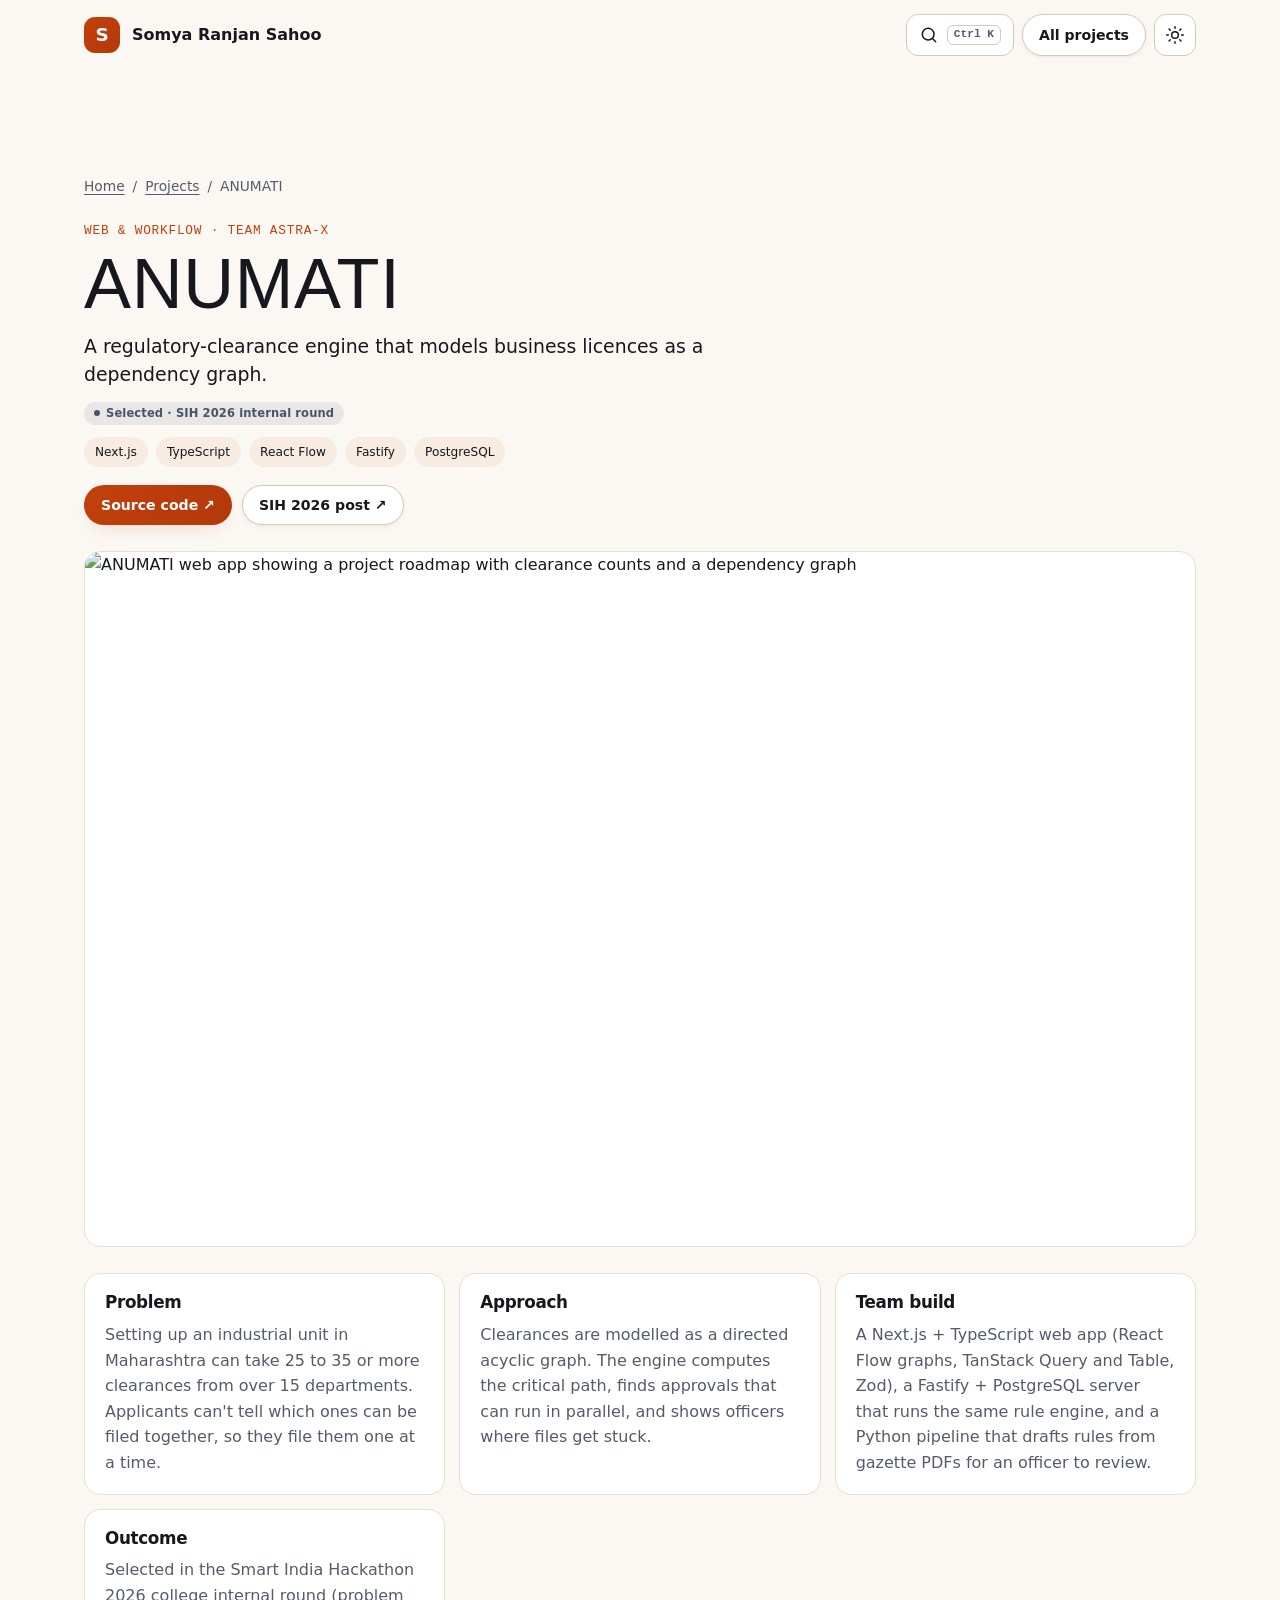
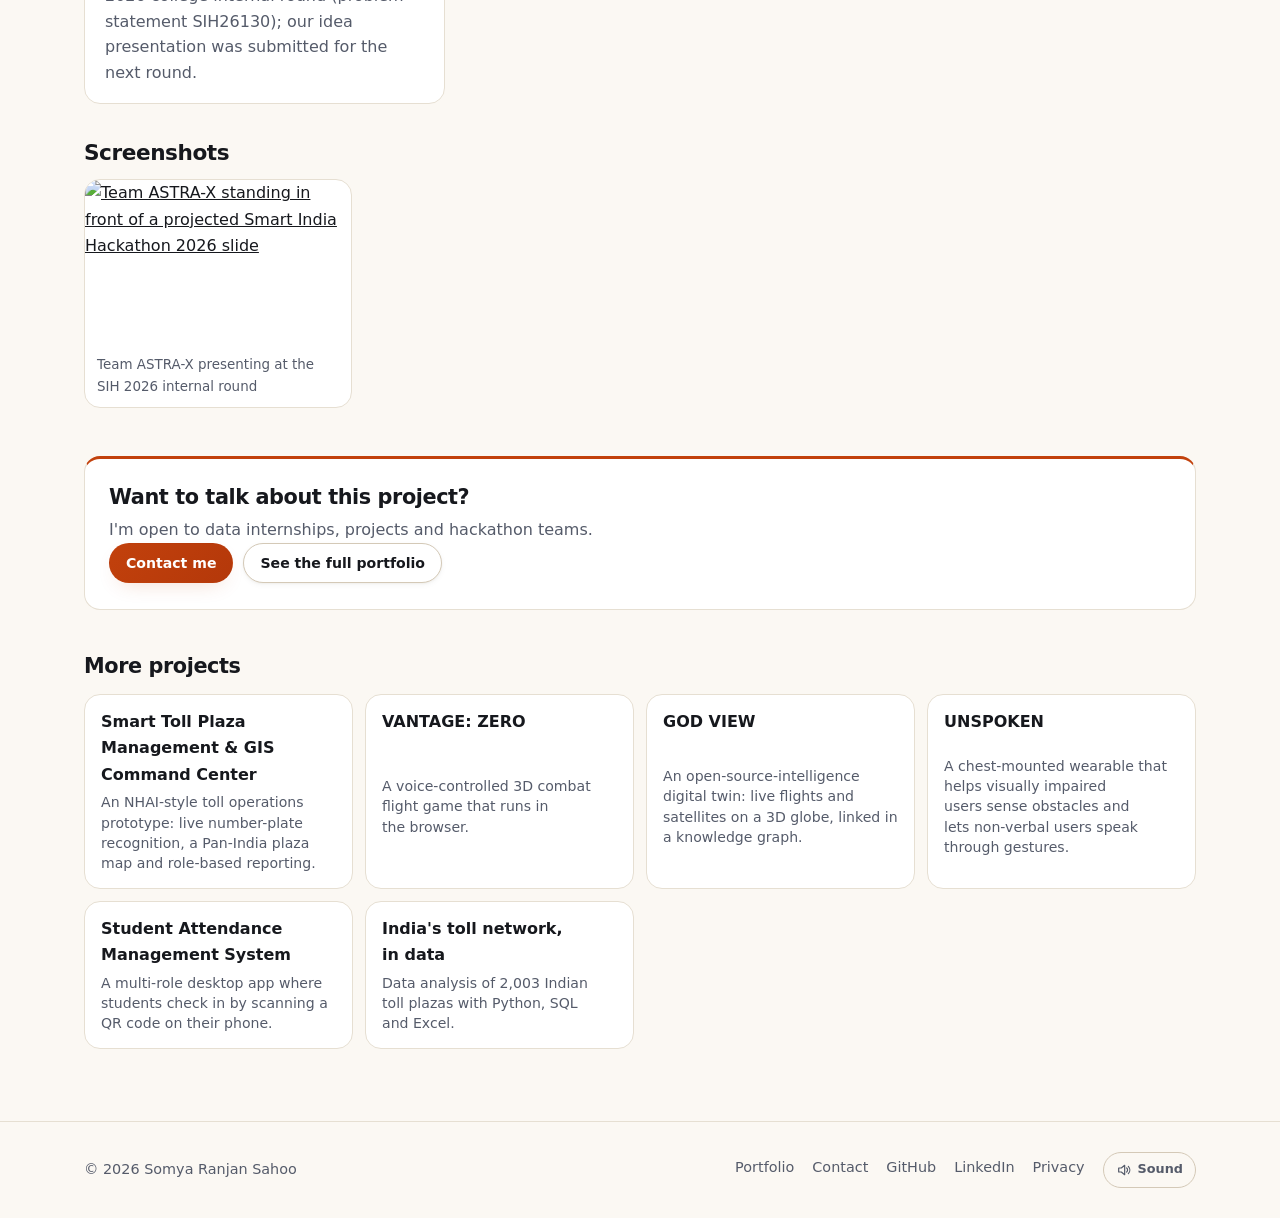
==== commit 45202d5b: "Show the new media: attendance screenshots and demo, and a screenshot mosaic with play links in Smal" ====
--- a/projects/anumati/index.html
+++ b/projects/anumati/index.html
@@ -21,7 +21,7 @@
   <link rel="icon" href="/favicon.ico" sizes="48x48">
   <link rel="icon" href="/assets/icon-192.png" type="image/png" sizes="192x192">
   <link rel="apple-touch-icon" href="/assets/apple-touch-icon.png">
-  <link rel="stylesheet" href="../../styles.min.css?v=191c9b57">
+  <link rel="stylesheet" href="../../styles.min.css?v=93a0415f">
   <script>try{var t=localStorage.getItem('theme');if(t)document.documentElement.setAttribute('data-theme',t)}catch(e){}</script>
   <script type="application/ld+json">{"@context":"https://schema.org","@graph":[{"@type":"SoftwareSourceCode","name":"ANUMATI","headline":"ANUMATI, a Regulatory Clearance Engine","description":"A regulatory-clearance engine that models business licences as a dependency graph.","url":"https://somyaranjansahoo6422.github.io/projects/anumati/","image":"https://somyaranjansahoo6422.github.io/assets/img/proj-anumati-1600.webp","author":{"@type":"Person","name":"Somya Ranjan Sahoo","url":"https://somyaranjansahoo6422.github.io/"},"codeRepository":"https://github.com/shubham54191/ANUMATI","keywords":"Next.js, TypeScript, React Flow, Fastify, PostgreSQL"},{"@type":"BreadcrumbList","itemListElement":[{"@type":"ListItem","position":1,"name":"Somya Ranjan Sahoo","item":"https://somyaranjansahoo6422.github.io/"},{"@type":"ListItem","position":2,"name":"Projects","item":"https://somyaranjansahoo6422.github.io/#work"},{"@type":"ListItem","position":3,"name":"ANUMATI","item":"https://somyaranjansahoo6422.github.io/projects/anumati/"}]}]}</script>
 </head>
--- a/styles.min.css
+++ b/styles.min.css
@@ -1 +1 @@
-@font-face{font-family:Anton;src:url(assets/fonts/anton.woff2) format("woff2");font-weight:400;font-display:swap}@font-face{font-family:Poster Fallback;src:local("Roboto"),local("Roboto-Regular"),local("Arial"),local("Helvetica");size-adjust:66%;ascent-override:179%;descent-override:50%;line-gap-override:0%}@font-face{font-family:Caveat;src:url(assets/fonts/caveat.woff2) format("woff2");font-weight:600;font-display:swap}@font-face{font-family:Space Grotesk;src:url(assets/fonts/space-grotesk.woff2) format("woff2");font-weight:500 700;font-display:swap}@font-face{font-family:Space Grotesk;src:url(assets/fonts/space-grotesk-ext.woff2) format("woff2");font-weight:500 700;font-display:swap;unicode-range:U+20B9}@font-face{font-family:Inter;src:url(assets/fonts/inter.woff2) format("woff2");font-weight:400 600;font-display:swap}@font-face{font-family:Inter;src:url(assets/fonts/inter-ext.woff2) format("woff2");font-weight:400 600;font-display:swap;unicode-range:U+20B9}@font-face{font-family:JetBrains Mono;src:url(assets/fonts/jetbrains-mono.woff2) format("woff2");font-weight:400 500;font-display:swap}:root{--bg: #fbf8f3;--bg-alt: #f4eee5;--surface: #ffffff;--surface-2: #fdfaf6;--text: #16181d;--muted: #555b6a;--line: #e6dfd2;--line-strong: #d4c9b7;--accent: #c2410c;--accent-2: #b45309;--accent-fill: #c2410c;--accent-fill-2: #b4380a;--accent-ink: #ffffff;--accent-soft: rgba(194, 65, 12, .07);--accent-glow: rgba(194, 65, 12, .24);--ok: #15803d;--grid: rgba(120, 90, 50, .09);--blob-1: rgba(255, 140, 80, .26);--blob-2: rgba(255, 196, 92, .24);--blob-3: rgba(255, 110, 140, .12);--shadow-sm: 0 1px 2px rgba(60, 40, 20, .05), 0 2px 6px rgba(60, 40, 20, .04);--shadow: 0 1px 2px rgba(60, 40, 20, .05), 0 10px 30px -12px rgba(90, 50, 20, .16);--shadow-lg: 0 2px 4px rgba(60, 40, 20, .05), 0 22px 50px -20px rgba(120, 60, 20, .26);--nav-bg: rgba(251, 248, 243, .82);--badge-win: #854d0e;--badge-win-bg: rgba(202, 138, 4, .13);--badge-final: #6d28d9;--badge-final-bg: rgba(109, 40, 217, .1);--badge-sel: #0f766e;--badge-sel-bg: rgba(15, 118, 110, .1);--badge-part: #475569;--badge-part-bg: rgba(71, 85, 105, .1);--danger: #b91c1c;--font-display: "Space Grotesk", system-ui, sans-serif;--font-body: "Inter", system-ui, -apple-system, "Segoe UI", sans-serif;--font-mono: "JetBrains Mono", ui-monospace, Consolas, monospace;--radius: 16px;--wrap: 1160px;--ease: cubic-bezier(.22, 1, .36, 1);color-scheme:light}:root[data-theme=dark]{--bg: #0b0d12;--bg-alt: #0f1219;--surface: #151922;--surface-2: #121620;--text: #ecebe6;--muted: #a0a5b3;--line: #242a36;--line-strong: #343c4b;--accent: #ff7a4d;--accent-2: #ffb44a;--accent-fill: #ff6a3d;--accent-fill-2: #ff8a3d;--accent-ink: #0b0d12;--accent-soft: rgba(255, 106, 61, .12);--accent-glow: rgba(255, 106, 61, .28);--ok: #3ddc84;--grid: rgba(255, 255, 255, .05);--blob-1: rgba(255, 106, 61, .18);--blob-2: rgba(255, 170, 60, .09);--blob-3: rgba(120, 90, 255, .11);--shadow-sm: 0 1px 2px rgba(0, 0, 0, .3);--shadow: 0 1px 2px rgba(0, 0, 0, .3), 0 16px 40px -16px rgba(0, 0, 0, .6);--shadow-lg: 0 2px 4px rgba(0, 0, 0, .3), 0 26px 60px -20px rgba(0, 0, 0, .75);--nav-bg: rgba(11, 13, 18, .76);--badge-win: #fcd34d;--badge-win-bg: rgba(252, 211, 77, .14);--badge-final: #c4b5fd;--badge-final-bg: rgba(196, 181, 253, .14);--badge-sel: #5eead4;--badge-sel-bg: rgba(94, 234, 212, .12);--badge-part: #cbd5e1;--badge-part-bg: rgba(203, 213, 225, .12);--danger: #f87171;color-scheme:dark}@media(prefers-color-scheme:dark){:root:not([data-theme=light]){--bg: #0b0d12;--bg-alt: #0f1219;--surface: #151922;--surface-2: #121620;--text: #ecebe6;--muted: #a0a5b3;--line: #242a36;--line-strong: #343c4b;--accent: #ff7a4d;--accent-2: #ffb44a;--accent-fill: #ff6a3d;--accent-fill-2: #ff8a3d;--accent-ink: #0b0d12;--accent-soft: rgba(255, 106, 61, .12);--accent-glow: rgba(255, 106, 61, .28);--ok: #3ddc84;--grid: rgba(255, 255, 255, .05);--blob-1: rgba(255, 106, 61, .18);--blob-2: rgba(255, 170, 60, .09);--blob-3: rgba(120, 90, 255, .11);--shadow-sm: 0 1px 2px rgba(0, 0, 0, .3);--shadow: 0 1px 2px rgba(0, 0, 0, .3), 0 16px 40px -16px rgba(0, 0, 0, .6);--shadow-lg: 0 2px 4px rgba(0, 0, 0, .3), 0 26px 60px -20px rgba(0, 0, 0, .75);--nav-bg: rgba(11, 13, 18, .76);--badge-win: #fcd34d;--badge-win-bg: rgba(252, 211, 77, .14);--badge-final: #c4b5fd;--badge-final-bg: rgba(196, 181, 253, .14);--badge-sel: #5eead4;--badge-sel-bg: rgba(94, 234, 212, .12);--badge-part: #cbd5e1;--badge-part-bg: rgba(203, 213, 225, .12);--danger: #f87171;color-scheme:dark}}*,*:before,*:after{box-sizing:border-box}html{scroll-padding-top:84px}body{margin:0;background:var(--bg);color:var(--text);font:400 16px/1.65 var(--font-body);-webkit-font-smoothing:antialiased;overflow-x:hidden}.theme-anim,.theme-anim *,.theme-anim *:before,.theme-anim *:after{transition:background-color .4s ease,border-color .4s ease,color .4s ease,box-shadow .4s ease!important}img{max-width:100%;height:auto;display:block}a{color:inherit}h1,h2,h3{font-family:var(--font-display);line-height:1.15;margin:0;letter-spacing:-.02em}p{margin:0 0 1em}ul,ol{margin:0;padding:0;list-style:none}code{font-family:var(--font-mono);font-size:.86em;background:var(--accent-soft);padding:1px 5px;border-radius:5px}svg{width:20px;height:20px;fill:none;stroke:currentColor;stroke-width:1.8;stroke-linecap:round;stroke-linejoin:round;flex:none}::selection{background:var(--accent-fill);color:var(--accent-ink)}:focus-visible{outline:3px solid var(--accent);outline-offset:3px;border-radius:6px}.wrap{width:100%;max-width:var(--wrap);margin:0 auto;padding:0 24px}.mono{font-family:var(--font-mono);font-size:.82rem;letter-spacing:0}.muted{color:var(--muted)}.sr-only{position:absolute;width:1px;height:1px;padding:0;margin:-1px;overflow:hidden;clip:rect(0 0 0 0);white-space:nowrap;border:0}.grad{background:linear-gradient(100deg,var(--accent) 0%,var(--accent-2) 50%,var(--accent) 100%);-webkit-background-clip:text;background-clip:text;color:transparent}.skip{position:absolute;left:-999px;top:8px;background:var(--accent-fill);color:var(--accent-ink);padding:10px 16px;border-radius:8px;z-index:100;font-weight:600}.skip:focus{left:8px}.ambient{position:fixed;inset:0;z-index:-1;pointer-events:none;overflow:hidden}.ambient span{position:absolute;border-radius:50%;filter:blur(80px)}.ambient span:nth-child(1){width:46vw;height:46vw;top:-14vw;right:-10vw;background:var(--blob-1)}.ambient span:nth-child(2){width:36vw;height:36vw;top:30vh;left:-14vw;background:var(--blob-2)}.ambient span:nth-child(3){width:30vw;height:30vw;bottom:-12vw;right:20vw;background:var(--blob-3)}.progress{position:fixed;top:0;left:0;right:0;height:3px;z-index:70;pointer-events:none;background:linear-gradient(90deg,var(--accent-fill),var(--accent-2));transform-origin:0 50%;transform:scaleX(0)}.btn{position:relative;overflow:hidden;isolation:isolate;display:inline-flex;align-items:center;justify-content:center;gap:8px;min-height:46px;padding:12px 22px;border-radius:999px;border:1px solid transparent;font:600 .95rem/1 var(--font-body);text-decoration:none;cursor:pointer;transition:transform .3s var(--ease),box-shadow .3s ease,background .25s ease,border-color .25s ease,color .25s ease}.btn svg{width:18px;height:18px}.btn--primary{background:linear-gradient(135deg,var(--accent-fill),var(--accent-fill-2));color:var(--accent-ink);box-shadow:0 8px 22px -10px var(--accent-glow)}.btn--primary:after{content:"";position:absolute;inset:0;z-index:-1;background:linear-gradient(110deg,transparent 30%,rgba(255,255,255,.35) 50%,transparent 70%);transform:translate(-120%);transition:transform .7s var(--ease)}.btn--primary:hover{transform:translateY(-2px);box-shadow:0 14px 30px -10px var(--accent-glow)}.btn--primary:hover:after{transform:translate(120%)}.btn--ghost{background:var(--surface);color:var(--text);border-color:var(--line-strong);box-shadow:var(--shadow-sm)}.btn--ghost:hover{transform:translateY(-2px);border-color:var(--accent);color:var(--accent)}.btn:active{transform:translateY(0) scale(.98)}.btn--sm{min-height:40px;padding:9px 16px;font-size:.88rem}.btn__meta{font:500 .7rem/1 var(--font-mono);padding:3px 6px;border-radius:5px;background:var(--accent-soft);color:var(--accent)}.btn[disabled]{opacity:.7;cursor:progress;transform:none}.link{color:var(--accent);text-decoration:underline;text-decoration-color:transparent;text-underline-offset:4px;text-decoration-thickness:1.5px;font-weight:600;font-size:.92rem;transition:text-decoration-color .25s ease}.link:hover{text-decoration-color:currentColor}.icon-btn{width:42px;height:42px;display:inline-grid;place-items:center;border-radius:12px;border:1px solid var(--line-strong);background:var(--surface);color:var(--text);cursor:pointer;transition:border-color .2s ease,color .2s ease}.icon-btn:hover{border-color:var(--accent);color:var(--accent)}.nav{position:sticky;top:0;z-index:50;background:var(--nav-bg);backdrop-filter:saturate(1.5) blur(14px);-webkit-backdrop-filter:saturate(1.5) blur(14px);border-bottom:1px solid transparent;transition:border-color .3s ease,box-shadow .3s ease}.nav.scrolled{border-bottom-color:var(--line);box-shadow:0 8px 30px -18px #00000040}.nav__inner{display:flex;align-items:center;justify-content:space-between;height:70px;gap:16px;transition:height .3s var(--ease)}.nav.scrolled .nav__inner{height:62px}.brand{display:flex;align-items:center;gap:12px;text-decoration:none;font-weight:600}.brand__mark{width:36px;height:36px;border-radius:11px;display:grid;place-items:center;background:linear-gradient(135deg,var(--accent-fill),var(--accent-fill-2));color:var(--accent-ink);font:700 1.15rem/1 var(--font-display);transition:transform .4s var(--ease),border-radius .4s ease}.brand:hover .brand__mark{transform:rotate(-8deg);border-radius:50%}.brand__name{font-family:var(--font-display)}.brand:hover .brand__name{color:var(--accent)}.nav__links{display:flex;align-items:center;gap:2px}.nav__links a{text-decoration:none;padding:8px 12px;border-radius:999px;color:var(--muted);font-weight:500;font-size:.93rem;transition:color .2s ease,background .2s ease}.nav__links a:hover{color:var(--text);background:var(--accent-soft)}.nav__links a.active{color:var(--accent);background:var(--accent-soft)}.nav__links .nav__resume{color:var(--text)}.nav__links .nav__cta{color:var(--accent-ink);background:linear-gradient(135deg,var(--accent-fill),var(--accent-fill-2));margin-left:6px}.nav__links .nav__cta:hover,.nav__links .nav__cta.active{color:var(--accent-ink);background:linear-gradient(135deg,var(--accent-fill),var(--accent-fill-2));filter:brightness(1.06)}.nav__tools{display:flex;gap:8px}.menu-btn,.i-moon{display:none}:root[data-theme=dark] .i-sun{display:none}:root[data-theme=dark] .i-moon{display:block}@media(prefers-color-scheme:dark){:root:not([data-theme=light]) .i-sun{display:none}:root:not([data-theme=light]) .i-moon{display:block}}.hero{padding:80px 0 60px;position:relative}.hero:before{content:"";position:absolute;inset:0;z-index:-1;pointer-events:none;background-image:linear-gradient(var(--grid) 1px,transparent 1px),linear-gradient(90deg,var(--grid) 1px,transparent 1px);background-size:52px 52px;mask-image:radial-gradient(ellipse 75% 65% at 65% 35%,#000 15%,transparent 72%);-webkit-mask-image:radial-gradient(ellipse 75% 65% at 65% 35%,#000 15%,transparent 72%)}.hero__grid{display:grid;grid-template-columns:1.4fr 1fr;gap:56px;align-items:center}.status{display:inline-flex;align-items:center;gap:10px;padding:7px 15px;border-radius:999px;border:1px solid var(--line);background:var(--surface);font-size:.85rem;font-weight:500;color:var(--muted);margin-bottom:18px;box-shadow:var(--shadow-sm)}.dot{position:relative;width:8px;height:8px;border-radius:50%;background:var(--ok)}.dot:after{content:"";position:absolute;inset:-4px;border-radius:50%;border:2px solid var(--ok);opacity:0}.role{font:500 .9rem/1.4 var(--font-mono);color:var(--accent);margin-bottom:14px;letter-spacing:.01em}.hero h1{font-size:clamp(2.4rem,5.6vw,4.2rem);margin-bottom:22px;letter-spacing:-.035em}.hero h1 .line{display:block}.lede{font-size:1.1rem;color:var(--muted);max-width:60ch}.lede strong{color:var(--text);font-weight:600}.hero__cta{display:flex;flex-wrap:wrap;align-items:center;gap:12px 14px;margin:30px 0 26px}.hero__contact{margin-left:4px}.socials{display:flex;flex-wrap:wrap;gap:10px}.socials a{display:inline-flex;align-items:center;gap:8px;text-decoration:none;color:var(--muted);font-weight:500;font-size:.9rem;padding:8px 14px;border-radius:999px;border:1px solid var(--line);background:var(--surface);transition:color .2s ease,border-color .2s ease,transform .3s var(--ease)}.socials a:hover{color:var(--accent);border-color:var(--accent);transform:translateY(-2px)}.socials svg{width:17px;height:17px}.hero__card{position:relative;margin:0;justify-self:end;width:100%;max-width:340px;background:var(--surface);border:1px solid var(--line);border-radius:24px;padding:14px;box-shadow:var(--shadow-lg)}.hero__card:before{content:"";position:absolute;inset:-1px;border-radius:inherit;z-index:-1;padding:1px;background:linear-gradient(140deg,var(--accent-fill),transparent 45%,transparent 60%,var(--accent-2));-webkit-mask:linear-gradient(#000 0 0) content-box,linear-gradient(#000 0 0);-webkit-mask-composite:xor;mask-composite:exclude}.avatar{position:relative;aspect-ratio:4 / 5;border-radius:16px;overflow:hidden;background:var(--bg-alt)}.avatar img{width:100%;height:100%;object-fit:cover;object-position:50% 38%}.hero__card figcaption{display:grid;gap:2px;padding:14px 6px 4px}.hero__card figcaption .mono{color:var(--accent)}.hero__card figcaption strong{font-family:var(--font-display);font-size:1.15rem}.hero__card figcaption .muted{font-size:.9rem}.facts{margin:60px 0 0;display:grid;grid-template-columns:repeat(4,1fr);gap:14px}.facts>div{padding:18px 20px;border:1px solid var(--line);border-radius:var(--radius);background:var(--surface);box-shadow:var(--shadow-sm)}.facts dt{font:500 .72rem/1.2 var(--font-mono);text-transform:uppercase;letter-spacing:.1em;color:var(--accent);margin-bottom:8px}.facts dd{margin:0;font-family:var(--font-display);font-weight:600;font-size:1.04rem;line-height:1.3}.section{padding:100px 0;position:relative}.section--alt{background:linear-gradient(180deg,var(--bg-alt),color-mix(in srgb,var(--bg-alt) 60%,var(--bg)));border-block:1px solid var(--line)}.section__head h2{font-size:clamp(1.9rem,3.6vw,2.6rem);margin-bottom:12px;letter-spacing:-.03em}.section__head--row{display:flex;align-items:end;justify-content:space-between;gap:16px;margin-bottom:30px;flex-wrap:wrap}.section__intro{color:var(--muted);max-width:62ch;margin:0}.eyebrow{display:inline-flex;align-items:center;gap:10px;font:500 .8rem/1 var(--font-mono);color:var(--accent);text-transform:uppercase;letter-spacing:.12em;margin-bottom:16px}.eyebrow:before{content:"";width:0;height:2px;border-radius:2px;background:linear-gradient(90deg,var(--accent-fill),var(--accent-2));transition:width .8s var(--ease) .15s}.eyebrow.drawn:before{width:28px}.two-col{display:grid;grid-template-columns:1fr 2fr;gap:48px}.two-col>*{min-width:0}.two-col>.section__head{position:sticky;top:100px;align-self:start}.prose p{font-size:1.05rem;color:var(--muted)}.prose strong{color:var(--text);font-weight:600}.prose__sub{font-size:1.15rem;margin:30px 0 12px}.principles{display:grid;gap:10px}.principles li{position:relative;padding:12px 16px 12px 44px;border:1px solid var(--line);border-radius:12px;background:var(--surface);color:var(--muted);font-size:.98rem}.principles li:before{content:"→";position:absolute;left:16px;top:12px;color:var(--accent);font-weight:700}.principles strong{color:var(--text)}.about__evidence{margin:14px 0 0!important}.skills{display:grid;grid-template-columns:1fr 1fr;gap:24px;margin-top:34px}.skill-group h3{font:500 .76rem/1 var(--font-mono);text-transform:uppercase;letter-spacing:.1em;color:var(--muted);margin-bottom:12px}.chips{display:flex;flex-wrap:wrap;gap:8px}.chips li{padding:6px 12px;border-radius:999px;background:var(--surface);border:1px solid var(--line);font-size:.86rem;font-weight:500}.chips--sm li{padding:4px 10px;font-size:.76rem;background:var(--accent-soft);border-color:transparent;color:var(--text)}.quote{margin:30px 0 0;padding:18px 22px 18px 24px;background:linear-gradient(135deg,var(--accent-soft),transparent);border:1px solid var(--line);border-left:3px solid var(--accent-fill);border-radius:4px var(--radius) var(--radius) 4px}.quote p{margin:0 0 6px;font-family:var(--font-display);font-size:1.12rem;color:var(--text)!important;line-height:1.45}.quote cite{font-style:normal;font-size:.86rem;color:var(--muted)}.quote--sm{margin:4px 0 14px;padding:12px 16px}.quote--sm p{font-size:.98rem;margin:0}.lift{transition:transform .4s var(--ease),box-shadow .35s ease,border-color .3s ease}.lift:hover{transform:translateY(-4px);box-shadow:var(--shadow-lg);border-color:color-mix(in srgb,var(--accent) 40%,var(--line))}.badge{display:inline-flex;align-items:center;gap:6px;padding:5px 10px;border-radius:999px;font:600 .72rem/1.2 var(--font-body);letter-spacing:.01em;white-space:nowrap;color:var(--badge-part);background:var(--badge-part-bg)}.badge:before{content:"";width:6px;height:6px;border-radius:50%;background:currentColor}.badge--win{color:var(--badge-win);background:var(--badge-win-bg)}.badge--final{color:var(--badge-final);background:var(--badge-final-bg)}.badge--sel{color:var(--badge-sel);background:var(--badge-sel-bg)}.badge--plain:before{display:none}.case__media .badge{position:absolute;left:12px;top:12px;z-index:1;background:#0c0e14d1;color:#fff;backdrop-filter:blur(6px)}.case__media .badge--win{color:#fde68a}.case__media .badge--final{color:#ddd6fe}.case__media .badge--sel{color:#99f6e4}.badge--inline{margin-right:6px}.thumb{display:block;overflow:hidden;border-radius:12px;border:1px solid var(--line);background:var(--bg-alt);aspect-ratio:4 / 3}a.thumb,a.card__img,a.case__media,.study__gallery a{cursor:zoom-in}.thumb img{width:100%;height:100%;object-fit:cover;transition:transform .6s var(--ease)}.thumb--doc img{object-position:top}.lift:hover .thumb img,a.thumb:hover img{transform:scale(1.05)}.thumb--logo{background:#fff;cursor:default}.thumb--logo img{object-fit:contain}.lift:hover .thumb--logo img{transform:none}.more{display:flex;flex-wrap:wrap;gap:6px 18px;margin:14px 0 0!important}.filters{display:flex;flex-wrap:wrap;gap:8px;margin:0 0 28px}.filter{display:inline-flex;align-items:center;gap:8px;min-height:42px;padding:8px 15px;border-radius:999px;border:1px solid var(--line-strong);background:var(--surface);color:var(--text);font:500 .9rem/1.2 var(--font-body);cursor:pointer;transition:background .2s ease,border-color .2s ease,color .2s ease}.filter:hover{border-color:var(--accent);color:var(--accent)}.filter[aria-pressed=true]{background:var(--text);border-color:var(--text);color:var(--bg)}.filter__n{font:500 .74rem/1 var(--font-mono);opacity:.75}.filter[aria-pressed=true] .filter__n{opacity:1}.filter__n:empty{display:none}.group-title{font:600 .8rem/1 var(--font-mono);text-transform:uppercase;letter-spacing:.1em;color:var(--muted);margin:0 0 14px}.cards+.filter-empty,.group-title[data-group=more]{margin-top:44px}.is-hidden{display:none!important}.fade-in{animation:fadeIn .35s var(--ease)}@keyframes fadeIn{0%{opacity:0;transform:translateY(8px)}to{opacity:1;transform:none}}.filter-empty{color:var(--muted)}.cases{display:grid;grid-template-columns:repeat(2,1fr);gap:24px;align-items:start}.case{display:flex;flex-direction:column;overflow:hidden;background:var(--surface);border:1px solid var(--line);border-radius:20px;box-shadow:var(--shadow-sm);scroll-margin-top:90px}.case__media{position:relative;display:block;aspect-ratio:16 / 9;overflow:hidden;background:#0b0d12;border-bottom:1px solid var(--line)}.case__media img{width:100%;height:100%;object-fit:cover;transition:transform .7s var(--ease)}.case:hover .case__media img{transform:scale(1.04)}.case__body{padding:24px 26px 26px;display:flex;flex-direction:column;gap:10px}.case__body>p{margin:0;color:var(--muted);font-size:.96rem}.case__kicker{font:500 .74rem/1.4 var(--font-mono)!important;text-transform:uppercase;letter-spacing:.07em;color:var(--accent)!important}.case h3{font-size:1.45rem}.case__purpose{color:var(--text)!important;font-size:1.02rem!important;font-weight:500}.case__links{display:flex;flex-wrap:wrap;align-items:center;gap:10px 14px;margin-top:6px!important}.study{border:1px solid var(--line);border-radius:14px;background:var(--surface-2);margin-top:4px}.study summary{list-style:none;cursor:pointer;padding:12px 16px;font-weight:600;font-size:.92rem;display:flex;align-items:center;justify-content:space-between;gap:10px;border-radius:14px}.study summary::-webkit-details-marker{display:none}.study summary:after{content:"";width:9px;height:9px;border-right:2px solid currentColor;border-bottom:2px solid currentColor;transform:rotate(45deg) translateY(-2px);transition:transform .3s var(--ease);flex:none}.study[open] summary:after{transform:rotate(-135deg) translateY(-2px)}.study summary:hover{color:var(--accent)}.study__grid{margin:0;padding:4px 16px 6px;display:grid;gap:12px}.study__grid div{border-top:1px dashed var(--line);padding-top:10px}.study__grid dt{font:600 .72rem/1.3 var(--font-mono);text-transform:uppercase;letter-spacing:.08em;color:var(--accent);margin-bottom:4px}.study__grid dd{margin:0;color:var(--muted);font-size:.94rem;line-height:1.6}.study__grid strong{color:var(--text)}.study__gallery{display:grid;grid-template-columns:repeat(2,1fr);gap:8px;padding:6px 16px 16px}.study__gallery--wide{grid-template-columns:1fr}.study__gallery a{display:block;overflow:hidden;border-radius:10px;border:1px solid var(--line);aspect-ratio:4 / 3;background:var(--bg-alt)}.study__gallery--wide a{aspect-ratio:auto}.study__gallery img{width:100%;height:100%;object-fit:cover;transition:transform .6s var(--ease)}.study__gallery a:hover img{transform:scale(1.05)}.cards{display:grid;grid-template-columns:repeat(4,1fr);gap:18px;align-items:start}.card{display:flex;flex-direction:column;gap:6px;overflow:hidden;background:var(--surface);border:1px solid var(--line);border-radius:var(--radius);padding:20px;box-shadow:var(--shadow-sm);scroll-margin-top:90px}.card h3{font-size:1.1rem;margin-bottom:2px}.card p:not(.tag){color:var(--muted);font-size:.9rem;margin:0}.card .chips{margin:6px 0 10px}.card__img{display:block;margin:-20px -20px 12px;aspect-ratio:16 / 9;overflow:hidden;border-bottom:1px solid var(--line);background:var(--bg-alt)}.card__img img{width:100%;height:100%;object-fit:cover;transition:transform .7s var(--ease)}.card:hover .card__img img{transform:scale(1.05)}.card__img--logo{background:#fff}.card__img--logo img{object-fit:contain;padding:10px}.card .link{margin-top:auto;align-self:flex-start}.tag{font:500 .72rem/1.4 var(--font-mono);text-transform:uppercase;letter-spacing:.07em;color:var(--accent);margin:0}.tag .badge{text-transform:none;font-family:var(--font-body);letter-spacing:.01em}.mini{display:grid;gap:2px}.mini li{display:flex;justify-content:space-between;gap:12px;padding:8px 0;border-bottom:1px dashed var(--line);font-size:.9rem}.mini li:last-child{border-bottom:0}.mini a{text-decoration:none;font-weight:500}.mini a:hover{color:var(--accent);text-decoration:underline}.mini span{color:var(--muted);font:.76rem var(--font-mono)}.timeline{position:relative;display:grid;gap:20px}.timeline>li{display:grid;grid-template-columns:1fr 190px;gap:24px;align-items:start;background:var(--surface);border:1px solid var(--line);border-radius:var(--radius);padding:26px;box-shadow:var(--shadow-sm)}.timeline>li.timeline__plain{grid-template-columns:1fr}.timeline h3{font-size:1.22rem;margin:6px 0 4px}.org{color:var(--accent);font-weight:600;font-size:.95rem;margin-bottom:12px}.timeline p:not(.org){color:var(--muted)}.timeline strong{color:var(--text)}.edu{margin-top:80px}.early{display:grid;gap:2px;margin:12px 0 2px}.early li{display:flex;justify-content:space-between;align-items:center;gap:12px;padding:12px 0;border-bottom:1px dashed var(--line)}.early li:last-child{border-bottom:0}.early strong{display:block;font-weight:600;color:var(--text)}.early div span{font-size:.9rem;color:var(--muted)}.early li>.mono{white-space:nowrap;flex:none}.cred-grid{display:grid;grid-template-columns:1.15fr 1fr;gap:22px;align-items:start}.certs{background:var(--surface);border:1px solid var(--line);border-radius:var(--radius);padding:24px 26px;box-shadow:var(--shadow-sm)}.certs__title{font-size:1.2rem;margin-bottom:8px}.cert-list li{display:grid;grid-template-columns:88px 1fr auto;align-items:center;gap:16px;padding:14px 0;border-bottom:1px solid var(--line)}.cert-list li.cert-list__text{grid-template-columns:1fr}.cert-list li:last-child{border-bottom:0}.thumb--sm{aspect-ratio:4 / 3;border-radius:9px}.cert-list strong{display:block;font-weight:600;margin-bottom:2px}.cert-list span{font-size:.88rem;color:var(--muted)}.cert-list .badge{font-size:.7rem}.certs__more{font-size:.88rem;margin:14px 0 0}.contact__grid{display:grid;grid-template-columns:1.05fr 1fr;gap:56px;align-items:start}.contact h2{font-size:clamp(2rem,4.4vw,3.2rem);margin-bottom:16px;letter-spacing:-.035em}.email-box{display:flex;align-items:center;justify-content:space-between;gap:12px;flex-wrap:wrap;margin:26px 0 20px;padding:12px 12px 12px 20px;background:var(--surface);border:1px solid var(--line);border-radius:var(--radius);box-shadow:var(--shadow-sm)}.email-box__addr{font:500 clamp(.88rem,2.4vw,1.05rem) var(--font-mono);text-decoration:none;overflow-wrap:anywhere;min-width:0}.email-box__addr:hover{color:var(--accent);text-decoration:underline}.contact__links{display:flex;flex-wrap:wrap;gap:10px 22px;align-items:center}.contact__links a{font-weight:600;text-decoration:none}.contact__links a:hover{color:var(--accent);text-decoration:underline}.form{display:grid;gap:16px;background:var(--surface);border:1px solid var(--line);border-radius:22px;padding:28px;box-shadow:var(--shadow)}.field{display:grid;gap:6px}.field label{font-weight:600;font-size:.9rem}.form input[type=text],.form input[type=email],.form textarea{width:100%;padding:12px 14px;border-radius:12px;border:1px solid var(--line-strong);background:var(--surface-2);color:var(--text);font:inherit;resize:vertical;transition:border-color .2s ease,box-shadow .2s ease}.form input:focus,.form textarea:focus{outline:none;border-color:var(--accent);box-shadow:0 0 0 4px var(--accent-soft)}.form [aria-invalid=true]{border-color:var(--danger)!important}.field__err{margin:0;color:var(--danger);font-size:.85rem;font-weight:500}.field--check{grid-template-columns:auto 1fr;align-items:start;column-gap:10px}.field--check input{width:20px;height:20px;margin:2px 0 0;accent-color:var(--accent-fill)}.field--check label{font-weight:500;font-size:.9rem;line-height:1.5}.field--check .field__err{grid-column:2}.hp{position:absolute;left:-9999px;width:1px;height:1px;overflow:hidden}.form__submit{justify-self:start}.spinner{width:16px;height:16px;border-radius:50%;border:2px solid currentColor;border-right-color:transparent;display:none}.form.is-sending .spinner{display:inline-block;animation:spin .8s linear infinite}@keyframes spin{to{transform:rotate(360deg)}}.form__captcha{min-height:78px;max-width:100%;overflow:hidden}.form__captcha[hidden]{display:none}.form__note{margin:0;font-size:.86rem;color:var(--muted)}.form__note.is-ok{color:var(--ok);font-weight:600}.form__note.is-err{color:var(--danger);font-weight:500}.footer{border-top:1px solid var(--line);padding:30px 0;font-size:.9rem;color:var(--muted)}.footer__inner{display:flex;justify-content:space-between;align-items:center;gap:16px;flex-wrap:wrap}.footer p{margin:0}.footer__links{display:flex;flex-wrap:wrap;gap:6px 18px}.footer__links a{text-decoration:none;padding:4px 0}.footer__links a:hover{color:var(--accent);text-decoration:underline}.toast{position:fixed;left:50%;bottom:24px;transform:translate(-50%,20px);opacity:0;pointer-events:none;background:var(--text);color:var(--bg);padding:10px 18px;border-radius:999px;font-weight:500;font-size:.9rem;transition:opacity .25s ease,transform .3s var(--ease);z-index:80}.toast.show{opacity:1;transform:translate(-50%)}.to-top{position:fixed;right:24px;bottom:24px;z-index:60;width:52px;height:52px;border-radius:50%;border:0;padding:0;cursor:pointer;display:grid;place-items:center;color:var(--accent-ink);background:linear-gradient(135deg,var(--accent-fill),var(--accent-fill-2));box-shadow:0 12px 28px -10px var(--accent-glow),0 0 0 4px var(--bg);opacity:0;visibility:hidden;transform:translateY(16px);transition:opacity .3s ease,transform .4s var(--ease),visibility 0s linear .3s}.to-top.show{opacity:1;visibility:visible;transform:none;transition:opacity .3s ease,transform .4s var(--ease),visibility 0s}.to-top:hover{transform:translateY(-3px)}.to-top__ring{position:absolute;inset:-6px;width:calc(100% + 12px);height:calc(100% + 12px);transform:rotate(-90deg)}.to-top__ring circle{fill:none;stroke-width:2.5}.to-top__ring .track{stroke:var(--line)}.to-top__ring .bar{stroke:var(--accent-fill);stroke-linecap:round;stroke-dasharray:100;stroke-dashoffset:100}.to-top__arrow{width:22px;height:22px;stroke-width:2.4}.lightbox{border:0;padding:0;background:transparent;max-width:min(92vw,1200px);max-height:92vh;overflow:visible}.lightbox::backdrop{background:#08080cd9;backdrop-filter:blur(6px)}.lightbox[open]{animation:pop .3s var(--ease)}.lightbox img{max-width:min(92vw,1200px);max-height:82vh;width:auto;height:auto;border-radius:14px;box-shadow:0 30px 80px #0009;margin:0 auto;background:#111}.lightbox img[hidden]{display:none}.lightbox video{display:block;width:min(92vw,1200px);max-height:82vh;border-radius:14px;box-shadow:0 30px 80px #0009;margin:0 auto;background:#000}.lightbox p{color:#eee;text-align:center;margin:14px 0 0;font-size:.92rem}.lightbox__close{position:absolute;top:-18px;right:-18px;width:42px;height:42px;border-radius:50%;border:0;cursor:pointer;background:#fff;color:#111;display:grid;place-items:center;box-shadow:0 6px 20px #0006}.lightbox__close:focus-visible{outline-color:#fff}.legal{padding:60px 0 90px}.legal .wrap{max-width:780px}.legal h1{font-size:clamp(2rem,5vw,2.8rem);margin:10px 0 8px;letter-spacing:-.03em}.legal h2{font-size:1.3rem;margin:34px 0 10px}.legal p,.legal li{color:var(--muted)}.legal ul{list-style:disc;padding-left:22px;display:grid;gap:6px;margin:0 0 1em}.legal strong{color:var(--text)}.legal .note{padding:14px 18px;border:1px solid var(--line);border-left:3px solid var(--accent-fill);border-radius:4px 12px 12px 4px;background:var(--surface)}@keyframes pop{0%{opacity:0;transform:scale(.95)}to{opacity:1;transform:none}}@media(prefers-reduced-motion:no-preference){html{scroll-behavior:smooth}.js .reveal{opacity:0;transform:translateY(22px);transition:opacity .7s var(--ease) var(--d, 0s),transform .8s var(--ease) var(--d, 0s)}.js .reveal.in{opacity:1;transform:none}.js .enter{opacity:0;transform:translateY(18px);animation:enter .8s var(--ease) forwards}.js .d1{animation-delay:.05s}.js .d2{animation-delay:.15s}.js .d3{animation-delay:.27s}.js .d4{animation-delay:.38s}.js .d5{animation-delay:.48s}.js .d6{animation-delay:.58s}@keyframes enter{to{opacity:1;transform:none}}.dot:after{animation:ping 2.2s cubic-bezier(0,0,.2,1) infinite}@keyframes ping{0%{opacity:.7;transform:scale(.6)}80%,to{opacity:0;transform:scale(1.8)}}.ambient span:nth-child(1){animation:drift1 24s ease-in-out infinite alternate}.ambient span:nth-child(2){animation:drift2 28s ease-in-out infinite alternate}@keyframes drift1{to{transform:translate(-8vw,10vh) scale(1.12)}}@keyframes drift2{to{transform:translate(10vw,-6vh) scale(.92)}}}@media(prefers-reduced-motion:reduce){.lift,.lift:hover,.btn:hover,.socials a:hover,.to-top:hover,.case:hover .case__media img,.card:hover .card__img img,.lift:hover .thumb img,a.thumb:hover img,.study__gallery a:hover img{transform:none!important}.fade-in{animation:none}}@media(max-width:1100px){.cards{grid-template-columns:repeat(2,1fr)}.nav__links a{padding:8px 9px;font-size:.9rem}}@media(max-width:960px){.two-col{grid-template-columns:1fr;gap:26px}.two-col>.section__head{position:static}.cases{grid-template-columns:1fr}.contact__grid,.cred-grid{grid-template-columns:1fr;gap:32px}.facts{grid-template-columns:repeat(2,1fr)}.menu-btn{display:inline-grid}.nav__links{position:absolute;top:100%;left:0;right:0;flex-direction:column;align-items:stretch;gap:2px;padding:10px 16px 18px;background:var(--bg);border-bottom:1px solid var(--line);box-shadow:0 20px 40px -20px #00000059;opacity:0;visibility:hidden;transform:translateY(-8px);transition:opacity .2s ease,transform .3s var(--ease),visibility 0s linear .2s}.nav__links.open{opacity:1;visibility:visible;transform:none;transition:opacity .2s ease,transform .3s var(--ease),visibility 0s}.nav__links a{padding:13px 12px;border-radius:12px;font-size:1rem}.nav__links .nav__cta{margin:8px 0 0;text-align:center}}@media(max-width:760px){.ambient span{animation:none!important;filter:blur(60px)}.nav{backdrop-filter:none;-webkit-backdrop-filter:none;background:var(--bg)}.wrap{padding:0 16px}.brand__name{font-size:.98rem}.hero{padding:36px 0 44px}.hero__grid{grid-template-columns:1fr;gap:28px}.hero__card{justify-self:stretch;max-width:none;order:-1;display:flex;align-items:center;gap:14px;padding:10px;border-radius:18px}.hero__card .avatar{width:76px;flex:none;border-radius:12px;aspect-ratio:1}.hero__card .avatar img{object-position:55% 40%}.hero__card figcaption{padding:0}.hero__cta .btn{flex:1 1 auto}.facts{grid-template-columns:1fr 1fr;gap:10px;margin-top:36px}.facts>div{padding:14px 16px}.section{padding:70px 0}.skills{grid-template-columns:1fr}.filters{flex-wrap:nowrap;overflow-x:auto;margin:0 -16px 22px;padding:2px 16px 6px;scrollbar-width:thin}.filter{flex:none}.case__body{padding:20px}.case h3{font-size:1.3rem}.cards{grid-template-columns:1fr}.timeline>li{grid-template-columns:1fr;gap:16px;padding:20px}.timeline .thumb{order:-1;aspect-ratio:16 / 9}.cert-list li{grid-template-columns:72px 1fr;gap:12px}.cert-list li>.link{grid-column:2;justify-self:start}.form{padding:20px}.to-top{right:16px;bottom:16px;width:48px;height:48px}.lightbox__close{top:-52px;right:0}}.case__media--top img{object-position:50% 12%}.facts__sub{display:block;margin-top:4px;font:500 .8rem/1.35 var(--font-body);color:var(--muted)}.remarks{display:grid;grid-template-columns:1fr 2fr;gap:14px;align-items:stretch}.remarks .quote{margin:0;display:flex;flex-direction:column;justify-content:space-between;gap:10px}.remarks__src{font-size:.88rem;color:var(--muted);margin:12px 0 0}.quote--sm p+p{margin-top:10px}.quote--sm cite{display:block;margin-top:10px}.thumbs{display:grid;gap:14px}.thumbs figure{margin:0}.thumbs figcaption{margin-top:6px;font-size:.78rem;color:var(--muted);text-align:center}@media(max-width:760px){.remarks{grid-template-columns:1fr}.timeline .thumbs{order:-1;grid-template-columns:1fr 1fr;gap:10px}.timeline .thumbs .thumb{aspect-ratio:1}}@media(max-width:420px){.nav__tools{gap:4px}.nav__tools .icon-btn{width:44px;height:44px}.brand{gap:9px}.brand__name{font-size:.92rem}}.filters,.filter{position:relative}a,button,summary,label,.filter{touch-action:manipulation}h1,h2,h3{text-wrap:balance}p,li,dd{text-wrap:pretty}.facts dd,.filter__n{font-variant-numeric:tabular-nums}.icon-btn:active,.filter:active,.to-top:active{transform:scale(.94)}.icon-btn,.filter{transition:transform .12s ease,border-color .2s ease,color .2s ease,background .2s ease}.form__hint{margin:0 0 4px;font-size:.86rem;color:var(--muted)}.field__help{margin:6px 0 0;font-size:.82rem;color:var(--muted)}@media(pointer:coarse){.more .link,.case__links .link,.card>.link,.cert-list li>.link,.contact__links a,.footer__links a,.hero__contact,.about__evidence .link,.email-box__addr,.mini a,.section__head--row>.link{display:inline-flex;align-items:center;min-height:44px}.certs__more .link,.cert-list span .link,.remarks__src .link,.field--check .link{padding-block:12px}.footer__links{gap:0 20px}.field--check input{width:24px;height:24px;margin-top:0}.field input,.field textarea{min-height:48px}}@media(max-width:380px){.nav__tools{gap:2px}.brand{gap:8px}.brand__name{font-size:.84rem}}@media(max-width:340px){.brand__name{display:none}}.cred-group+.cred-group{margin-top:56px}.cred-group .certs__title{margin-bottom:18px;display:flex;align-items:center;gap:12px}.cred-group .certs__title:after{content:"";flex:1;height:1px;background:var(--line)}.tiles{display:grid;grid-template-columns:repeat(auto-fill,minmax(230px,1fr));gap:18px}.tile{display:flex;flex-direction:column;overflow:hidden;background:var(--surface);border:1px solid var(--line);border-radius:var(--radius);box-shadow:var(--shadow-sm);transition:transform .35s var(--ease),box-shadow .35s var(--ease),border-color .25s ease}.tile:hover{transform:translateY(-4px);box-shadow:var(--shadow);border-color:var(--line-strong)}.tile__img{display:block;aspect-ratio:4 / 3;overflow:hidden;background:var(--bg-alt);border-bottom:1px solid var(--line);cursor:zoom-in}.tile__img img{width:100%;height:100%;object-fit:cover;transition:transform .6s var(--ease)}.tile:hover .tile__img img{transform:scale(1.05)}.tile__img--logo{background:#fff;cursor:default}.tile__img--logo img{object-fit:contain;padding:14px}.tile:hover .tile__img--logo img{transform:none}.tile__body{display:flex;flex-direction:column;align-items:flex-start;gap:6px;padding:16px 18px 18px;flex:1}.tile__body h4{margin:2px 0 0;font:600 1.02rem/1.3 var(--font-display)}.tile__body p{margin:0;font-size:.86rem;color:var(--muted)}.tile__body .link{margin-top:auto;padding-top:6px}.tile .badge{font-size:.68rem}.cred-rows{margin-top:18px;border:1px solid var(--line);border-radius:var(--radius);background:var(--surface)}.cred-rows li{display:flex;flex-wrap:wrap;align-items:center;gap:6px 12px;padding:14px 18px;border-bottom:1px solid var(--line);font-size:.9rem}.cred-rows li:last-child{border-bottom:0}.cred-rows li>span:last-child{color:var(--muted)}.mini-gallery{display:grid;grid-template-columns:repeat(4,1fr);gap:10px;margin-top:14px}.mini-gallery figure{margin:0}.mini-gallery .thumb{aspect-ratio:4 / 3;border-radius:9px}.mini-gallery figcaption{margin-top:5px;font-size:.74rem;line-height:1.3;color:var(--muted)}@media(max-width:760px){.mini-gallery{grid-template-columns:repeat(2,1fr)}.tiles{grid-template-columns:repeat(auto-fill,minmax(160px,1fr));gap:12px}.tile__body{padding:12px 14px 14px}.tile__body h4{font-size:.95rem}}@media(pointer:coarse){.tile__body .link{display:inline-flex;align-items:center;min-height:44px;padding-top:0}.cred-rows .link{padding-block:12px}}.cred-stats{display:grid;grid-template-columns:repeat(3,1fr);gap:14px;margin:0 0 22px}.cred-stats>div{padding:16px 20px;border:1px solid var(--line);border-radius:var(--radius);background:var(--surface);box-shadow:var(--shadow-sm)}.cred-stats dt{font:500 .72rem/1.2 var(--font-mono);text-transform:uppercase;letter-spacing:.1em;color:var(--muted)}.cred-stats dd{margin:6px 0 0;font:700 2.2rem/1 var(--font-display);font-variant-numeric:tabular-nums;background:linear-gradient(135deg,var(--accent),var(--accent-2));-webkit-background-clip:text;background-clip:text;color:transparent}.cred-feature{display:grid;grid-template-columns:minmax(0,1.05fr) minmax(0,1fr);gap:0;margin-bottom:30px;overflow:hidden;border:1px solid transparent;border-radius:calc(var(--radius) + 4px);background:linear-gradient(var(--surface),var(--surface)) padding-box,linear-gradient(135deg,var(--accent-fill),var(--line) 45%,var(--line) 70%,var(--accent-2)) border-box;box-shadow:var(--shadow-lg)}.cred-feature__img{display:grid;place-items:center;padding:28px;cursor:zoom-in;background:radial-gradient(120% 90% at 30% 20%,var(--accent-soft),transparent 70%),var(--bg-alt);border-right:1px solid var(--line)}.cred-feature__img img{width:100%;height:auto;border-radius:10px;box-shadow:0 18px 40px -18px #00000073;transition:transform .6s var(--ease)}.cred-feature__img:hover img{transform:scale(1.03)}.cred-feature__body{padding:26px 28px 24px;display:flex;flex-direction:column;gap:10px;min-width:0}.cred-feature__kicker{margin:0;font-size:.8rem;color:var(--accent)}.cred-feature__body h4{margin:0;font:700 clamp(1.3rem,2.2vw,1.6rem)/1.2 var(--font-display)}.cred-feature__desc{margin:0;color:var(--muted);font-size:.94rem}.courses{margin:6px 0 0;border-top:1px solid var(--line)}.courses li{display:grid;grid-template-columns:30px minmax(0,1fr) auto auto;align-items:center;gap:10px;padding:9px 0;border-bottom:1px solid var(--line);font-size:.9rem}.course__n{color:var(--accent);font-size:.78rem}.course__t{font-weight:500;min-width:0}.courses time{font-size:.76rem;color:var(--muted)}.cred-feature__cta{display:flex;flex-wrap:wrap;align-items:center;gap:10px 16px;margin:8px 0 0}.cred-feature__cta .mono{font-size:.76rem}.cred-feature__cta .btn svg{width:16px;height:16px}.cred-filters{margin-bottom:18px}.best5{display:grid;grid-template-columns:repeat(auto-fit,minmax(190px,1fr));gap:14px;margin:0;padding:0;list-style:none}.best5 a{display:flex;flex-direction:column;gap:6px;height:100%;padding:16px;border-radius:14px;border:1px solid var(--line);border-top:3px solid var(--accent);background:var(--surface);color:inherit;text-decoration:none;transition:border-color .2s ease}.best5 a:hover{border-color:var(--accent)}.best5 a:focus-visible{outline:2px solid var(--accent);outline-offset:2px}.best5__n{font-size:.78rem;color:var(--accent)}.best5 strong{font:600 1rem/1.25 var(--font-display)}.best5 a>span:last-child{font-size:.86rem;line-height:1.4;color:var(--muted)}.creds{display:grid;grid-template-columns:repeat(auto-fill,minmax(210px,1fr));gap:18px}.cred{--cat: var(--accent);position:relative;display:flex;flex-direction:column;overflow:hidden;background:var(--surface);border:1px solid var(--line);border-radius:var(--radius);box-shadow:var(--shadow-sm);transition:transform .35s var(--ease),box-shadow .35s var(--ease),border-color .25s ease}.cred[data-cat=ai]{--cat: var(--badge-final)}.cred[data-cat=lead]{--cat: var(--badge-sel)}.cred[data-cat=soft]{--cat: var(--badge-part)}.cred:before{content:"";position:absolute;inset:0 0 auto;height:3px;background:var(--cat);z-index:1}.cred:hover{transform:translateY(-4px);box-shadow:var(--shadow);border-color:var(--line-strong)}.cred__img{display:block;aspect-ratio:16 / 10;overflow:hidden;background:var(--bg-alt);border-bottom:1px solid var(--line);cursor:zoom-in}.cred__img img{width:100%;height:100%;object-fit:cover;object-position:top;transition:transform .6s var(--ease)}.cred:hover .cred__img img{transform:scale(1.05)}.cred__img--logo{background:#fff;cursor:default}.cred__img--logo img{object-fit:contain;object-position:center;padding:16px}.cred:hover .cred__img--logo img{transform:none}.cred__body{display:flex;flex-direction:column;align-items:flex-start;gap:6px;padding:14px 18px 16px;flex:1}.cred__top{display:flex;justify-content:space-between;align-items:center;gap:8px;width:100%;margin:0}.cred__cat{font:600 .68rem/1 var(--font-mono);text-transform:uppercase;letter-spacing:.08em;color:var(--cat)}.cred__top time{font-size:.74rem;color:var(--muted)}.cred__body h4{margin:2px 0 0;font:600 1.02rem/1.3 var(--font-display)}.cred__issuer{margin:0;font-size:.85rem;color:var(--muted)}.cred .badge{font-size:.68rem}.cred__id{display:flex;flex-wrap:wrap;justify-content:space-between;align-items:center;gap:8px;width:100%;margin:auto 0 0;padding-top:10px;border-top:1px dashed var(--line)}.cred__id .mono{font-size:.72rem;color:var(--muted)}.cred__verify{display:inline-flex;align-items:center;gap:5px;padding:5px 10px;border-radius:999px;font:600 .76rem/1 var(--font-body);text-decoration:none;white-space:nowrap;color:var(--badge-sel);background:var(--badge-sel-bg);border:1px solid transparent;transition:border-color .2s ease,transform .12s ease}.cred__verify svg{width:14px;height:14px;stroke-width:2.4}.cred__verify:hover{border-color:currentColor}.cred__verify:active{transform:scale(.95)}.cred.fade-in{animation:pop .35s var(--ease)}@media(max-width:960px){.cred-feature{grid-template-columns:1fr}.cred-feature__img{border-right:0;border-bottom:1px solid var(--line);padding:18px}}@media(max-width:760px){.cred-stats{gap:8px}.cred-stats>div{padding:12px}.cred-stats dt{font-size:.62rem;letter-spacing:.06em}.cred-stats dd{font-size:1.7rem}.cred-feature__body{padding:18px}.courses li{grid-template-columns:24px minmax(0,1fr) auto}.courses time{display:none}.cred-filters{flex-wrap:nowrap;overflow-x:auto;margin:0 -16px 16px;padding:2px 16px 6px}}@media(pointer:coarse){.cred__verify{position:relative;padding:8px 12px}.cred__verify:after{content:"";position:absolute;inset:-6px -4px}.courses li{min-height:48px}}.cred-stats{grid-template-columns:repeat(3,minmax(0,1fr))}@media(max-width:960px){.cred-feature__img img{max-width:420px}}@media(max-width:560px){.cred-feature__img img{max-width:260px}.creds{grid-template-columns:1fr;gap:12px}.cred{display:grid;grid-template-columns:104px minmax(0,1fr)}.cred__img{aspect-ratio:auto;height:100%;min-height:110px;border-bottom:0;border-right:1px solid var(--line)}.cred__img--logo img{padding:10px}.cred__body{padding:12px 14px;gap:4px}.cred__body h4{font-size:.95rem}.cred__issuer{font-size:.8rem}.cred__id{padding-top:8px}}.intro{display:none}.intro-on .intro{display:flex;align-items:center;justify-content:center;position:fixed;inset:0;z-index:300;background:radial-gradient(60% 50% at 50% 45%,#1a1210,#0b0d12 70%);color:#f4f1ec;cursor:pointer;transition:transform .85s cubic-bezier(.76,0,.24,1),border-radius .85s cubic-bezier(.76,0,.24,1);animation:introFailsafe .6s ease 3.4s forwards}.intro-on:not(.intro-leaving) body{overflow:hidden}.intro-leaving .intro{transform:translateY(-100%);border-radius:0 0 50% 50%/0 0 12vh 12vh}@keyframes introFailsafe{to{transform:translateY(-100%);visibility:hidden}}.intro__inner{display:grid;justify-items:center;gap:14px;text-align:center}.intro__mark{width:64px;height:64px;border-radius:18px;display:grid;place-items:center;background:linear-gradient(135deg,#ff6a3d,#e2541f);color:#0b0d12;font:700 2rem/1 var(--font-display);box-shadow:0 0 60px #ff6a3d73;animation:introPop .7s var(--ease) both}.intro__name{font:700 clamp(1.5rem,4vw,2.4rem)/1.1 var(--font-display);letter-spacing:-.03em;animation:introUp .7s var(--ease) .12s both}.intro__role{font-size:.78rem;letter-spacing:.22em;text-transform:uppercase;color:#ff9a75;animation:introUp .7s var(--ease) .22s both}.intro__bar{position:relative;width:min(240px,60vw);height:2px;margin-top:10px;background:#ffffff1f;border-radius:2px;overflow:hidden}.intro__bar span{position:absolute;inset:0;background:linear-gradient(90deg,#ff6a3d,#ffb36b);transform:scaleX(0);transform-origin:left}.intro__count{font-size:.82rem;color:#f4f1ec99;font-variant-numeric:tabular-nums}@keyframes introPop{0%{opacity:0;transform:scale(.6) rotate(-10deg)}to{opacity:1;transform:none}}@keyframes introUp{0%{opacity:0;transform:translateY(14px)}to{opacity:1;transform:none}}.intro-on:not(.intro-leaving) .enter,.intro-on:not(.intro-leaving) .stage__word span{animation-play-state:paused!important}.stage{--word: clamp(4.4rem, 17vw, 15rem);position:relative;padding:0 0 84px;overflow:hidden;min-height:min(calc(100svh - 70px),1040px)}.stage__word{position:absolute;left:50%;top:18px;z-index:0;display:flex;white-space:nowrap;transform:translate(-50%,var(--py, 0px));font:700 var(--word)/.82 var(--font-display);letter-spacing:-.05em;pointer-events:none;user-select:none}.stage__word span{display:inline-block;background:linear-gradient(180deg,var(--accent-fill) 20%,var(--accent-fill-2) 100%);-webkit-background-clip:text;background-clip:text;color:transparent}.stage__grid{position:relative;z-index:1;display:grid;align-items:end;grid-template-columns:minmax(0,1.1fr) minmax(0,.95fr) 180px;gap:28px}.stage__text{padding-top:calc(var(--word) * .82 + 54px)}.stage h1{font-size:inherit;margin:0 0 14px;letter-spacing:normal}.stage__hello{display:block;font:500 clamp(1.1rem,1.8vw,1.45rem)/1.2 var(--font-display);color:var(--muted);margin-bottom:6px}.stage__name{display:block;font:700 clamp(2.2rem,4.3vw,3.7rem)/1 var(--font-display);letter-spacing:-.04em;text-transform:uppercase}.stage h1 .line.grad{display:block;margin-top:12px;font-size:clamp(1.35rem,2.5vw,2.1rem);letter-spacing:-.02em}.stage .role{margin:0 0 14px}@media(max-width:480px){.stage .role{font-size:clamp(.68rem,3.45vw,.9rem);letter-spacing:0}}.stage .lede{font-size:1.02rem;max-width:54ch}.stage .hero__cta{margin:24px 0 20px}.stage__portrait{position:relative;margin:0;height:clamp(440px,62vw,720px);align-self:end}.stage__portrait img{position:relative;z-index:1;width:100%;height:100%;object-fit:cover;object-position:50% 30%;-webkit-mask-image:linear-gradient(to bottom,#000 68%,transparent 98%),radial-gradient(ellipse 72% 80% at 50% 40%,#000 52%,transparent 82%);-webkit-mask-composite:source-in;mask-image:linear-gradient(to bottom,#000 68%,transparent 98%),radial-gradient(ellipse 72% 80% at 50% 40%,#000 52%,transparent 82%);mask-composite:intersect}.stage__glow{position:absolute;inset:12% 8% 6%;z-index:0;border-radius:50%;background:radial-gradient(circle at 50% 40%,var(--accent-glow),transparent 68%);filter:blur(30px)}.stage__tag{position:absolute;z-index:2;left:50%;bottom:7%;transform:translate(-50%);width:max-content;max-width:94%;padding:9px 14px;border-radius:999px;font-size:.8rem;text-align:center;background:var(--nav-bg);border:1px solid var(--line);box-shadow:var(--shadow);backdrop-filter:blur(10px);-webkit-backdrop-filter:blur(10px)}.stage__tag .mono{color:var(--accent);margin-right:6px}@media(max-width:1100px){.stage__tag{width:auto;left:8px;right:8px;transform:none;max-width:none}.stage__tag *{min-width:0;white-space:normal}}.stage__rail{margin:0;display:grid;gap:14px;align-self:center;padding-top:calc(var(--word) * .5)}.stage__rail>div{padding:2px 0 2px 16px;border-left:2px solid var(--line-strong);transition:border-color .3s ease}.stage__rail>div:hover{border-color:var(--accent-fill)}.stage__rail dt{font:500 .68rem/1.2 var(--font-mono);text-transform:uppercase;letter-spacing:.12em;color:var(--muted)}.stage__rail dd{margin:0}.stage__rail .count{display:block;font:700 2.6rem/1.05 var(--font-display);font-variant-numeric:tabular-nums;letter-spacing:-.03em;background:linear-gradient(135deg,var(--text),var(--accent));-webkit-background-clip:text;background-clip:text;color:transparent}.stage__sub{font-size:.76rem;color:var(--muted);line-height:1.35}.stage__scroll{position:absolute;left:50%;bottom:20px;transform:translate(-50%);z-index:2;display:inline-flex;align-items:center;gap:6px;font:500 .72rem/1 var(--font-mono);letter-spacing:.14em;text-transform:uppercase;color:var(--muted);text-decoration:none;padding:10px}.stage__scroll svg{width:16px;height:16px}.stage__scroll:hover{color:var(--accent)}.js .d7{animation-delay:.68s}.js .d8{animation-delay:.78s}@media(prefers-reduced-motion:no-preference){.js .stage__word span{opacity:0;transform:translateY(40%);animation:wordRise 1s var(--ease) forwards;animation-delay:calc(.05s + var(--i) * 55ms)}.stage__scroll svg{animation:bob 1.8s ease-in-out infinite}}@keyframes wordRise{to{opacity:1;transform:none}}@keyframes bob{50%{transform:translateY(4px)}}@media(max-width:1100px){.stage__grid{grid-template-columns:minmax(0,1.1fr) minmax(0,.9fr)}.stage__rail{grid-column:1 / -1;grid-template-columns:repeat(4,1fr);padding-top:8px;align-self:start}}@media(max-width:760px){.stage{--word: 21vw;min-height:0;padding-bottom:64px}.stage__word{top:10px}.stage__grid{grid-template-columns:1fr;gap:22px;padding-top:calc(var(--word) * .82 * .45)}.stage__portrait{order:-1;height:clamp(320px,100vw,430px);width:min(84vw,340px);justify-self:center}.stage__text{padding-top:0}.stage__rail{grid-template-columns:repeat(2,1fr);gap:16px 14px}.stage__rail .count{font-size:2.1rem}.stage__tag{font-size:.72rem;bottom:4%}}.stage{--word: clamp(5.4rem, 22vw, 20rem);--font-poster: "Anton", "Impact", "Poster Fallback", sans-serif}.stage__word{font-family:var(--font-poster);font-weight:400;letter-spacing:-.005em;line-height:.86;top:12px}.stage__word span{background:linear-gradient(180deg,var(--accent-fill) 35%,var(--accent-fill-2) 100%);-webkit-background-clip:text;background-clip:text}.stage__text{padding-top:calc(var(--word) * .86 + 34px)}.stage__hello{font:600 clamp(1.7rem,2.8vw,2.4rem)/1 "Caveat","Segoe Script",cursive;color:var(--text);margin-bottom:2px}.stage__name{font-family:var(--font-poster);font-weight:400;letter-spacing:.01em;line-height:.95;font-size:clamp(2.7rem,5.2vw,4.6rem)}.accent-dot{color:var(--accent)}.stage__rail .count{font-family:var(--font-poster);font-weight:400;font-size:3rem;letter-spacing:.01em;line-height:1;background:none;color:var(--accent);-webkit-text-fill-color:currentColor}.stage__rail .count:after{content:".";color:var(--text)}.stage__rail dt{margin-bottom:4px}@media(max-width:760px){.stage{--word: 24vw}.stage__grid{padding-top:calc(var(--word) * .86 * .5)}.stage__rail .count{font-size:2.4rem}}.stage__word span:nth-child(1){--i: 0}.stage__word span:nth-child(2){--i: 1}.stage__word span:nth-child(3){--i: 2}.stage__word span:nth-child(4){--i: 3}.stage__word span:nth-child(5){--i: 4}.stage__word span:nth-child(6){--i: 5}.stage__word span:nth-child(7){--i: 6}.stage__word span:nth-child(8){--i: 7}.stage__word span:nth-child(9){--i: 8}.stage{--word: clamp(5.4rem, 16.5vw, 15rem)}.stage__text{padding-top:calc(var(--word) * .86 + 30px)}.stage__portrait{height:clamp(520px,66vw,860px);margin-top:calc(var(--word) * -.62)}.stage__portrait img{object-position:62% 26%;filter:grayscale(1) contrast(1.18) brightness(.82);transition:filter .9s var(--ease),transform 1.2s var(--ease);-webkit-mask-image:linear-gradient(to bottom,#000 62%,transparent 96%),radial-gradient(ellipse 58% 66% at 56% 42%,#000 42%,transparent 74%);mask-image:linear-gradient(to bottom,#000 62%,transparent 96%),radial-gradient(ellipse 58% 66% at 56% 42%,#000 42%,transparent 74%)}.stage__portrait:hover img{filter:none;transform:scale(1.015)}.stage__glow{inset:6% 4% 10%;background:radial-gradient(circle at 56% 40%,var(--accent-glow),transparent 64%);filter:blur(40px);opacity:.9}.stage__portrait:after{content:"";position:absolute;left:18%;right:18%;bottom:14%;height:1px;z-index:2;background:linear-gradient(90deg,transparent,var(--accent-fill),transparent);opacity:.7}.stage__tag{bottom:9%}.stage .lede{font-size:.98rem}.stage .hero__cta{margin:20px 0 16px}@media(max-width:1100px){.stage__portrait{margin-top:calc(var(--word) * -.5);height:clamp(480px,70vw,700px)}}@media(max-width:760px){.stage{--word: 24vw}.stage__text{padding-top:0}.stage__grid{padding-top:calc(var(--word) * .86 * .42)}.stage__portrait{margin-top:0;height:clamp(320px,98vw,420px);width:min(88vw,360px)}.stage__portrait img{-webkit-mask-image:linear-gradient(to bottom,#000 60%,transparent 95%),radial-gradient(ellipse 62% 70% at 56% 44%,#000 44%,transparent 76%);mask-image:linear-gradient(to bottom,#000 60%,transparent 95%),radial-gradient(ellipse 62% 70% at 56% 44%,#000 44%,transparent 76%)}.stage__tag{bottom:4%}}@media(hover:none){.stage__portrait.is-colour img{filter:none}}.stage__portrait:after{content:none}.stage__portrait img{-webkit-mask-image:linear-gradient(to bottom,transparent 0%,#000 24%,#000 62%,transparent 96%),radial-gradient(ellipse 60% 70% at 56% 46%,#000 44%,transparent 76%);mask-image:linear-gradient(to bottom,transparent 0%,#000 24%,#000 62%,transparent 96%),radial-gradient(ellipse 60% 70% at 56% 46%,#000 44%,transparent 76%)}.stage__tag{border-color:color-mix(in srgb,var(--accent-fill) 35%,var(--line))}@media(max-width:760px){.stage__portrait img{-webkit-mask-image:linear-gradient(to bottom,transparent 0%,#000 22%,#000 60%,transparent 95%),radial-gradient(ellipse 64% 72% at 56% 46%,#000 46%,transparent 78%);mask-image:linear-gradient(to bottom,transparent 0%,#000 22%,#000 60%,transparent 95%),radial-gradient(ellipse 64% 72% at 56% 46%,#000 46%,transparent 78%)}.stage__tag{font-size:.7rem;padding:7px 12px;max-width:92%}.stage__tag .tag__extra{display:none}}@media(max-width:760px){.stage__tag{white-space:nowrap;font-size:.68rem}}.build-on body{overflow:hidden}.build-on .stage:not(.bp-live) :is(.stage__word,#hero-title,.stage__rail,.status,.role,.lede,.hero__cta,.socials,.stage__scroll){opacity:0}.build-on .stage:not(.bp-live) .stage__portrait{translate:70px 40px;rotate:3deg}.stage.no-enter .stage__word span{animation:none!important;opacity:1!important;transform:none!important}.is-building{opacity:0;transition:opacity .4s ease,translate .43s cubic-bezier(.65,0,.35,1),rotate .43s cubic-bezier(.65,0,.35,1),filter .3s ease,scale .2s ease}.is-building.is-scattered{opacity:.38;filter:grayscale(.5) blur(.4px)}.is-building.is-picked{opacity:1;filter:none;scale:1.015}.stage__portrait.is-building{opacity:1;filter:none}.bp-still .is-building{transition:none!important}.bp-measure .is-building{translate:none!important;rotate:none!important}.is-waiting{opacity:0!important}.stage.bp-live :is(.role,.lede,.hero__cta,.socials,.stage__scroll):not(.is-building){transition:opacity .5s ease}.bp{position:fixed;inset:0;z-index:250;pointer-events:none}.bp__grid{position:absolute;inset:0;opacity:0;transition:opacity .45s ease;background-image:linear-gradient(rgba(79,140,255,.09) 1px,transparent 1px),linear-gradient(90deg,rgba(79,140,255,.09) 1px,transparent 1px);background-size:32px 32px}.bp.is-on .bp__grid{opacity:1}.bp__slot{position:absolute;top:0;left:0;border:1px dashed rgba(79,140,255,.6);border-radius:6px;background:#4f8cff0a;opacity:0;transition:opacity .35s ease}.bp.is-on .bp__slot{opacity:1}.bp.is-on .bp__slot.is-filled{opacity:0;transition-delay:0s!important}.bp.is-leaving{opacity:0;transition:opacity .45s ease}.bp__sel{position:absolute;top:0;left:0;border:1.5px solid #4f8cff;border-radius:2px;opacity:0;transition-property:transform,width,height,opacity,box-shadow;transition-timing-function:cubic-bezier(.65,0,.35,1)}.bp__sel.is-on{opacity:1}.bp__sel.is-drop{box-shadow:0 0 0 6px #4f8cff38}.bp__sel i{position:absolute;width:8px;height:8px;background:#fff;border:1.5px solid #4f8cff;border-radius:1px}.bp__sel i:nth-of-type(1){top:-5px;left:-5px}.bp__sel i:nth-of-type(2){top:-5px;right:-5px}.bp__sel i:nth-of-type(3){bottom:-5px;left:-5px}.bp__sel i:nth-of-type(4){bottom:-5px;right:-5px}.bp__tag,.bp__size{position:absolute;padding:3px 7px;border-radius:4px;background:#4f8cff;color:#fff;font:600 11px/1.2 var(--font-mono);white-space:nowrap}.bp__tag{left:-1.5px;bottom:calc(100% + 6px)}.bp__size{left:50%;top:calc(100% + 6px);transform:translate(-50%);background:#1d4ed8}.hand{position:absolute;top:0;left:0;width:0;height:0;z-index:2;transition-property:transform;transition-timing-function:cubic-bezier(.45,.05,.25,1)}.hand__label{position:absolute;left:20px;top:22px;padding:3px 9px;border-radius:999px 999px 999px 4px;background:var(--accent-fill);color:var(--accent-ink);font:600 11px/1.3 var(--font-body);white-space:nowrap;box-shadow:0 6px 16px -6px #00000080}.bp__skip{position:fixed;right:20px;bottom:20px;z-index:260;padding:10px 16px;border-radius:999px;border:1px solid rgba(255,255,255,.18);background:#0b0d12b8;color:#f4f1ec;font:600 .82rem/1 var(--font-body);cursor:pointer;backdrop-filter:blur(8px);-webkit-backdrop-filter:blur(8px);animation:fadeIn .4s ease .3s both}.bp__skip:hover{border-color:var(--accent-fill)}.hero__cta .btn--primary{transition:transform .2s var(--ease),box-shadow .2s ease,filter .2s ease}.hero__cta .btn--primary.is-poked{transform:scale(.95);box-shadow:0 0 0 6px var(--accent-soft),0 10px 30px -8px var(--accent-glow)}@media(max-width:760px){.bp__tag,.bp__size{font-size:10px}.hand svg{width:32px;height:32px}}.hand svg{left:-19px;top:-15px;width:44px;height:44px}.hand__label{left:24px;top:26px;font-size:12px}@media(max-width:760px){.hand svg{left:-16px;top:-12px;width:38px;height:38px}}:root{--font-poster: "Anton", "Impact", "Poster Fallback", sans-serif;--gold: #b45309;--gold-bg: rgba(202, 138, 4, .14)}:root[data-theme=dark]{--gold: #fbbf24;--gold-bg: rgba(251, 191, 36, .14)}@media(prefers-color-scheme:dark){:root:not([data-theme=light]){--gold: #fbbf24;--gold-bg: rgba(251, 191, 36, .14)}}.section h2{font-family:var(--font-poster);font-weight:400;text-transform:uppercase;font-size:clamp(2.6rem,5.6vw,4.6rem);line-height:.94;letter-spacing:.005em}.section h2 .hl{display:block;background:linear-gradient(90deg,var(--accent),var(--accent-2));-webkit-background-clip:text;background-clip:text;color:transparent}.two-col .section__head h2{font-size:clamp(2.4rem,4.4vw,3.8rem)}.section h3.certs__title{font:600 1.05rem/1.2 var(--font-display);text-transform:none}.await-hand{opacity:.22;translate:calc(70px * var(--tilt-x, 1)) 26px;rotate:-2deg;filter:blur(1px)}.await-hand[data-tilt="1"]{--tilt-x: 1;rotate:2deg}.await-hand[data-tilt="-1"]{--tilt-x: -1}.section__head h2{transition:opacity .3s ease,translate .38s cubic-bezier(.65,0,.35,1),rotate .38s cubic-bezier(.65,0,.35,1),filter .3s ease}.section__head h2.is-handled{opacity:1;filter:none}.bp--lite{z-index:240}.hand.is-gone{opacity:0;transition:transform .3s ease,opacity .3s ease .1s}.hand--design .hand__label{background:#4f8cff;color:#fff}.hand--code .hand__label{background:var(--accent-fill);color:var(--accent-ink)}.ticker{position:relative;overflow:hidden;padding:16px 0;border-block:1px solid var(--line);background:linear-gradient(90deg,var(--bg),transparent 8%,transparent 92%,var(--bg)),var(--bg-alt)}.ticker__track{display:flex;width:max-content}.ticker__row{display:flex;align-items:center;gap:28px;padding-right:28px;flex:none}.ticker span{font:400 clamp(1.6rem,3vw,2.4rem)/1 var(--font-poster);text-transform:uppercase;letter-spacing:.02em;color:var(--text);white-space:nowrap}.ticker span.o{color:transparent;-webkit-text-stroke:1.2px var(--muted)}.ticker i{font-style:normal;color:var(--accent);font-size:1.1rem}@media(prefers-reduced-motion:no-preference){.ticker__track{animation:marquee 42s linear infinite}.ticker:hover .ticker__track{animation-play-state:paused}}@keyframes marquee{to{transform:translate(-50%)}}.medals{display:grid;grid-template-columns:repeat(auto-fill,minmax(168px,1fr));gap:14px}.medal{--tone: var(--accent);--tone-bg: var(--accent-soft);position:relative;display:flex;flex-direction:column;align-items:center;text-align:center;gap:4px;height:100%;padding:20px 14px 18px;border-radius:var(--radius);text-decoration:none;overflow:hidden;background:radial-gradient(120% 70% at 50% 0%,var(--tone-bg),transparent 70%),var(--surface);border:1px solid var(--line);box-shadow:var(--shadow-sm);transition:transform .35s var(--ease),box-shadow .35s var(--ease),border-color .25s ease}.medal--gold{--tone: var(--gold);--tone-bg: var(--gold-bg)}.medal--violet{--tone: var(--badge-final);--tone-bg: var(--badge-final-bg)}.medal--teal{--tone: var(--badge-sel);--tone-bg: var(--badge-sel-bg)}.medal:hover{transform:translateY(-5px);box-shadow:var(--shadow);border-color:var(--tone)}.medal__disc{position:relative;display:grid;place-items:center;width:62px;height:62px;margin-bottom:8px;border-radius:50%;color:var(--tone);background:var(--surface);box-shadow:0 0 0 3px var(--tone-bg),0 0 0 4px var(--tone),0 10px 24px -10px var(--tone);overflow:hidden}.medal__disc svg{width:28px;height:28px;stroke-width:1.8}.medal__disc:after{content:"";position:absolute;inset:-40%;background:linear-gradient(115deg,transparent 40%,rgba(255,255,255,.55) 50%,transparent 60%);transform:translate(-120%);transition:transform .8s var(--ease)}.medal:hover .medal__disc:after{transform:translate(120%)}.medal__big{font:400 1.5rem/1 var(--font-poster);text-transform:uppercase;letter-spacing:.02em;color:var(--tone)}.medal__what{font:600 .86rem/1.3 var(--font-display);color:var(--text)}.medal__where{font-size:.74rem;color:var(--muted);line-height:1.35}.courses li{grid-template-columns:26px 56px minmax(0,1fr) auto auto}.course__thumb{display:block;width:56px;aspect-ratio:4 / 3;border-radius:5px;overflow:hidden;border:1px solid var(--line);cursor:zoom-in}.course__thumb img{width:100%;height:100%;object-fit:cover;object-position:top;transition:transform .4s var(--ease)}.course__thumb:hover img{transform:scale(1.12)}.cred__img--ph{display:grid;place-content:center;justify-items:center;gap:8px;padding:14px;text-align:center;cursor:default;background:radial-gradient(90% 90% at 30% 20%,var(--accent-soft),transparent 70%),linear-gradient(135deg,var(--bg-alt),var(--surface));color:var(--accent)}.cred__img--ph svg{width:34px;height:34px}.cred__img--ph span{font:400 1.05rem/1.05 var(--font-poster);text-transform:uppercase;letter-spacing:.02em;color:var(--text)}.cred.is-collapsed{display:none}.cred:target{border-color:var(--accent-fill);box-shadow:0 0 0 3px var(--accent-soft),var(--shadow)}.creds__more{display:flex;flex-wrap:wrap;align-items:center;justify-content:center;gap:12px 22px;margin:22px 0 0}.cred-group+.cred-group{margin-top:48px}.cred-stats{margin-top:6px}@media(max-width:760px){.section h2{font-size:clamp(2.3rem,11vw,3.2rem)}.medals{grid-template-columns:repeat(2,1fr);gap:10px}.medal{padding:16px 10px 14px}.medal__disc{width:52px;height:52px}.medal__big{font-size:1.3rem}.courses li{grid-template-columns:22px 44px minmax(0,1fr) auto}.course__thumb{width:44px}.ticker{padding:12px 0}}@media(max-width:560px){.cred__img--ph span{display:none}}.bp.bp--lite{position:absolute;inset:0 auto auto 0;width:100%;height:0;overflow:visible}.section{overflow-x:clip}.bp.bp--lite{overflow-x:clip;overflow-y:visible}@media(max-width:760px){.await-hand{translate:calc(28px * var(--tilt-x, 1)) 18px}}html:not(.build-on) .bp:not(.bp--lite):not(.is-leaving),html:not(.build-on) .bp__skip{display:none}.tabbar{display:none}:root[data-device=phone] .tabbar,:root[data-device=tablet] .tabbar{display:flex;position:fixed;z-index:70;justify-content:space-around;align-items:stretch;background:color-mix(in srgb,var(--surface) 88%,transparent);border:1px solid var(--line);backdrop-filter:blur(16px) saturate(1.4);-webkit-backdrop-filter:blur(16px) saturate(1.4);box-shadow:0 -8px 30px -18px #00000073}.tabbar a{position:relative;display:flex;flex-direction:column;align-items:center;justify-content:center;gap:3px;min-width:44px;min-height:48px;padding:6px 4px;text-decoration:none;color:var(--muted);font:600 .66rem/1 var(--font-body);letter-spacing:.02em;transition:color .2s ease}.tabbar svg{width:22px;height:22px;transition:transform .25s var(--ease)}.tabbar a.active{color:var(--accent)}.tabbar a.active svg{transform:translateY(-2px) scale(1.08)}.tabbar a:active svg{transform:scale(.9)}:root[data-device=phone] .tabbar{left:0;right:0;bottom:0;padding:4px 6px calc(4px + env(safe-area-inset-bottom));border-width:1px 0 0;border-radius:18px 18px 0 0}:root[data-device=phone] .tabbar a[data-tab=resume]{display:none}:root[data-device=phone] .tabbar a{flex:1}:root[data-device=phone] .tabbar a.active:before{content:"";position:absolute;top:2px;width:34px;height:30px;border-radius:12px;background:var(--accent-soft);z-index:-1}:root[data-device=phone] .menu-btn,:root[data-device=phone] .nav__links{display:none!important}:root[data-device=phone] body{padding-bottom:calc(64px + env(safe-area-inset-bottom))}:root[data-device=phone] .to-top{bottom:calc(80px + env(safe-area-inset-bottom));right:14px;width:46px;height:46px}:root[data-device=phone] .bp__skip{bottom:calc(80px + env(safe-area-inset-bottom))}:root[data-device=phone] .toast{bottom:calc(84px + env(safe-area-inset-bottom))}:root[data-device=tablet] .tabbar{left:50%;bottom:18px;transform:translate(-50%);gap:4px;padding:6px;border-radius:22px;box-shadow:0 18px 40px -18px #0000008c}:root[data-device=tablet] .tabbar a{padding:8px 14px;border-radius:16px;font-size:.7rem;transition:background .2s ease,color .2s ease}:root[data-device=tablet] .tabbar a.active{background:var(--accent-soft)}:root[data-device=tablet] .nav__links,:root[data-device=tablet] .menu-btn{display:none!important}:root[data-device=tablet] body{padding-bottom:90px}:root[data-device=tablet] .to-top{bottom:96px}:root[data-touch="1"] .lift:hover,:root[data-touch="1"] .tile:hover,:root[data-touch="1"] .cred:hover,:root[data-touch="1"] .medal:hover{transform:none}:root[data-touch="1"] :is(.case,.card,.cred,.medal,.ctile,.tile):active{transform:scale(.985);transition:transform .12s ease}@media(prefers-reduced-motion:no-preference){:root[data-device=phone] .js .reveal,:root[data-device=phone].js .reveal{transform:translateY(34px) scale(.97)}:root[data-device=tablet].js .reveal{transform:translate(-26px)}:root[data-device=desktop].js .reveal{transform:translateY(18px);filter:blur(6px);transition:opacity .7s var(--ease) var(--d, 0s),transform .8s var(--ease) var(--d, 0s),filter .8s var(--ease) var(--d, 0s)}:root[data-device].js .reveal.in{transform:none;filter:none}}:root[data-device=phone] .cards,:root[data-device=phone] .medals{display:grid;grid-auto-flow:column;grid-template-columns:none;grid-auto-columns:78%;gap:12px;overflow-x:auto;scroll-snap-type:x mandatory;overscroll-behavior-x:contain;margin-inline:-16px;padding:4px 16px 10px;scrollbar-width:none}:root[data-device=phone] .medals{grid-auto-columns:46%}:root[data-device=phone] .cards::-webkit-scrollbar,:root[data-device=phone] .medals::-webkit-scrollbar{display:none}:root[data-device=phone] :is(.cards,.medals)>*{scroll-snap-align:start}.swipe-hint{display:none}:root[data-device=phone] .swipe-hint{display:flex;align-items:center;gap:6px;margin:6px 0 0;font:500 .72rem/1 var(--font-mono);color:var(--muted);letter-spacing:.08em;text-transform:uppercase}:root[data-device=phone] .swipe-hint svg{width:16px;height:16px}@media(prefers-reduced-motion:no-preference){:root[data-device=phone] .swipe-hint svg{animation:nudge 1.6s ease-in-out infinite}}@keyframes nudge{50%{transform:translate(5px)}}:root[data-device=desktop] .spot{background-image:radial-gradient(360px circle at var(--mx, -999px) var(--my, -999px),color-mix(in srgb,var(--accent-fill) 11%,transparent),transparent 62%)}:root[data-device=desktop] .spot:hover{border-color:color-mix(in srgb,var(--accent-fill) 40%,var(--line))}.magnetic{transition:translate .25s var(--ease)}.viewtoggle{display:inline-flex;gap:4px;padding:4px;margin:-6px 0 26px;border-radius:999px;background:var(--surface);border:1px solid var(--line)}.viewtoggle button{display:inline-flex;align-items:center;gap:7px;padding:8px 14px;border:0;border-radius:999px;cursor:pointer;background:transparent;color:var(--muted);font:600 .84rem/1 var(--font-body);min-height:36px}.viewtoggle svg{width:16px;height:16px}.viewtoggle button[aria-pressed=true]{background:var(--text);color:var(--bg)}.is-index .cases,.is-index .cards,.is-index .group-title{display:none!important}.pindex__list{counter-reset:p;border-top:1px solid var(--line-strong)}.pindex__row{display:grid;grid-template-columns:54px minmax(0,1.4fr) minmax(0,1fr) minmax(0,1.1fr) auto;align-items:center;gap:18px;padding:18px 8px;border-bottom:1px solid var(--line);transition:background .25s ease,padding .25s var(--ease)}.pindex__row:hover{background:var(--accent-soft);padding-left:16px}.pindex__n{font:400 1.6rem/1 var(--font-poster);color:var(--muted)}.pindex__row:hover .pindex__n{color:var(--accent)}.pindex__title{text-align:left;border:0;background:none;padding:0;cursor:pointer;color:var(--text);font:600 1.08rem/1.25 var(--font-display)}.pindex__title:hover{color:var(--accent)}.pindex__kind{display:block;margin-top:3px;font:500 .72rem/1.3 var(--font-mono);color:var(--muted);text-transform:uppercase;letter-spacing:.06em}.pindex__stack{display:flex;flex-wrap:wrap;gap:6px}.pindex__stack span{padding:3px 9px;border-radius:999px;font-size:.74rem;background:var(--surface);border:1px solid var(--line)}.pindex__rec .badge{font-size:.7rem}.pindex__go{white-space:nowrap}@media(max-width:960px){.pindex__row{grid-template-columns:40px minmax(0,1fr) auto}.pindex__stack,.pindex__rec{grid-column:2 / -1}}.codecard{margin:28px 0 0;border-radius:var(--radius);overflow:hidden;border:1px solid var(--line);background:#0d1017;box-shadow:var(--shadow)}.codecard figcaption{display:flex;align-items:center;gap:12px;padding:10px 14px;background:#151924;border-bottom:1px solid rgba(255,255,255,.06);color:#9aa3b5;font-size:.78rem}.codecard__dots{display:inline-flex;gap:6px}.codecard__dots i{width:10px;height:10px;border-radius:50%;background:#ff5f57}.codecard__dots i:nth-child(2){background:#febc2e}.codecard__dots i:nth-child(3){background:#28c840}.codecard pre{margin:0;padding:16px 18px 18px;overflow-x:auto;font-size:.82rem;line-height:1.75;color:#d6dbe6}.codecard .k{color:#7cc4ff}.codecard .s{color:#ffb380}.codecard .n{color:#c792ea}.codecard__caret{display:inline-block;width:8px;height:1.05em;margin-left:2px;vertical-align:-2px;background:var(--accent-fill)}@media(prefers-reduced-motion:no-preference){.codecard__caret{animation:blink 1.1s steps(1) infinite}}@keyframes blink{50%{opacity:0}}.principles{counter-reset:pr;display:grid;gap:12px;padding:0}.principles li{counter-increment:pr;position:relative;list-style:none;padding:18px 18px 18px 64px;border-radius:var(--radius);background:var(--surface);border:1px solid var(--line);box-shadow:var(--shadow-sm)}.principles li:before{content:counter(pr,decimal-leading-zero);position:absolute;left:18px;top:14px;font:400 1.9rem/1 var(--font-poster);color:var(--accent)}.principles li strong{display:block;margin-bottom:4px;font-family:var(--font-display)}.skill-group{padding:16px 18px;border-radius:var(--radius);background:var(--surface);border:1px solid var(--line)}.dur{display:inline-block;margin-left:8px;padding:2px 9px;border-radius:999px;font:600 .7rem/1.5 var(--font-body);color:var(--accent);background:var(--accent-soft);vertical-align:1px}.timeline{position:relative;padding-left:30px}.timeline:before,.timeline:after{content:"";position:absolute;left:9px;top:10px;bottom:10px;width:2px;border-radius:2px}.timeline:before{background:var(--line)}.timeline:after{background:linear-gradient(var(--accent-fill),var(--accent-2));transform-origin:top;transform:scaleY(var(--p, 0))}.timeline>li{position:relative}.timeline>li:before{content:"";position:absolute;left:-27px;top:30px;width:12px;height:12px;border-radius:50%;background:var(--bg);border:2px solid var(--accent-fill);box-shadow:0 0 0 4px var(--accent-soft)}@media(max-width:760px){.timeline{padding-left:22px}.timeline:before,.timeline:after{left:5px}.timeline>li:before{left:-23px}}.resume__grid{display:grid;grid-template-columns:minmax(0,420px) minmax(0,1fr);gap:48px;align-items:center}.resume__paper{position:relative;display:block;border-radius:10px;overflow:hidden;cursor:zoom-in;box-shadow:0 30px 60px -28px #0009,0 0 0 1px var(--line);transform:rotate(-1.5deg);transition:transform .5s var(--ease),box-shadow .5s var(--ease)}.resume__paper:after{content:"";position:absolute;inset:0;background:linear-gradient(180deg,transparent 55%,rgba(0,0,0,.18))}.resume__paper img{display:block;width:100%;height:auto}.resume__paper:hover{transform:rotate(0) translateY(-4px);box-shadow:0 40px 70px -28px #000000a6,0 0 0 1px var(--accent-fill)}.resume__zoom{position:absolute;right:12px;bottom:12px;z-index:1;display:grid;place-items:center;width:40px;height:40px;border-radius:50%;background:var(--accent-fill);color:var(--accent-ink)}.resume__zoom svg{width:20px;height:20px}.resume__facts{display:grid;grid-template-columns:repeat(4,1fr);gap:10px;margin:0 0 26px}.resume__facts>div{padding:12px 14px;border-radius:12px;background:var(--surface);border:1px solid var(--line)}.resume__facts dt{font:500 .66rem/1.2 var(--font-mono);text-transform:uppercase;letter-spacing:.1em;color:var(--muted)}.resume__facts dd{margin:4px 0 0;font:400 2rem/1 var(--font-poster);color:var(--accent)}.resume__title{font:600 1.05rem/1.2 var(--font-display);margin:0 0 10px}.resume__toc{display:grid;grid-template-columns:repeat(2,minmax(0,1fr));gap:0 24px;padding:0;margin:0 0 26px}.resume__toc li{list-style:none;display:flex;align-items:center;gap:12px;padding:10px 0;border-bottom:1px dashed var(--line);font-weight:500}.resume__toc .mono{color:var(--accent);font-size:.78rem}.resume__cta{display:flex;flex-wrap:wrap;gap:12px;margin:0}.resume__cta svg{width:18px;height:18px}@media(max-width:960px){.resume__grid{grid-template-columns:1fr;gap:30px}.resume__paper{max-width:420px;margin-inline:auto}}@media(max-width:560px){.resume__facts{grid-template-columns:repeat(2,1fr)}.resume__toc{grid-template-columns:1fr}}.ctiles{display:grid;grid-template-columns:repeat(2,minmax(0,1fr));gap:12px;margin:22px 0 0;padding:0}.ctiles li{list-style:none}.ctile{position:relative;display:grid;grid-template-columns:40px 1fr;grid-template-rows:auto auto;column-gap:12px;align-items:center;min-height:72px;padding:14px 16px;border-radius:var(--radius);text-decoration:none;color:var(--text);background-color:var(--surface);border:1px solid var(--line);box-shadow:var(--shadow-sm);transition:transform .3s var(--ease),border-color .25s ease,box-shadow .3s var(--ease)}.ctile>svg{grid-row:1 / 3;width:26px;height:26px;color:var(--accent);justify-self:center}.ctile__t{font:600 .98rem/1.2 var(--font-display)}.ctile__s{font-size:.78rem;color:var(--muted);overflow-wrap:anywhere}.ctile__go{position:absolute;right:14px;top:12px;color:var(--muted);transition:transform .25s var(--ease),color .2s ease}.ctile:hover{transform:translateY(-3px);border-color:var(--accent-fill);box-shadow:var(--shadow)}.ctile:hover .ctile__go{color:var(--accent);transform:translate(2px,-2px)}.topics{border:0;margin:0 0 6px;padding:0;display:flex;flex-wrap:wrap;gap:8px}.topics legend{width:100%;margin-bottom:8px;font-weight:600;font-size:.9rem}.topics label{position:relative;cursor:pointer}.topics input{position:absolute;opacity:0;inset:0;margin:0;cursor:pointer}.topics span{display:inline-flex;align-items:center;min-height:38px;padding:8px 14px;border-radius:999px;font-size:.86rem;font-weight:600;border:1px solid var(--line-strong);background:var(--surface);color:var(--muted);transition:all .2s ease}.topics input:checked+span{background:var(--accent-fill);border-color:var(--accent-fill);color:var(--accent-ink)}.topics input:focus-visible+span{outline:2px solid var(--accent);outline-offset:2px}@media(max-width:420px){.ctiles{grid-template-columns:1fr}}.hand-wait{opacity:.16;filter:saturate(.2) blur(1.2px)}.hand-held{opacity:1!important;filter:none!important;box-shadow:0 18px 40px -18px #4f8cff8c}main .section :is(.section__head>*,.group-title,.filters,.viewtoggle,.case,.card,.prose>p,.prose__sub,.principles li,.remarks .quote,.skill-group,.timeline>li,.cred-stats>div,.certs__title,.medals>li,.cred-feature,.cred,.creds__more,.resume__paper,.resume__facts>div,.resume__title,.resume__toc,.resume__cta,.contact__grid>div>*,.ctiles>li,.form){transition-property:opacity,filter,translate,rotate,transform,box-shadow,border-color,background-color,color;transition-duration:.3s,.3s,.23s,.23s,.35s,.35s,.25s,.25s,.2s;transition-timing-function:ease,ease,cubic-bezier(.65,0,.35,1),cubic-bezier(.65,0,.35,1),var(--ease),var(--ease),ease,ease,ease}.is-draggable{cursor:grab}.is-draggable.is-dragging{cursor:grabbing;scroll-snap-type:none!important;user-select:none}.is-dragging *{pointer-events:none}.cards img,.medals img{-webkit-user-drag:none;user-select:none}.scroller{display:flex;align-items:center;gap:10px;margin:10px 0 0}.scroller[hidden]{display:none}.scroller__btn{flex:none;display:grid;place-items:center;width:40px;height:40px;border-radius:50%;cursor:pointer;border:1px solid var(--line-strong);background:var(--surface);color:var(--text);transition:border-color .2s ease,color .2s ease,opacity .2s ease,transform .12s ease}.scroller__btn svg{width:18px;height:18px;stroke-width:2.2}.scroller__btn:hover:not(:disabled){border-color:var(--accent-fill);color:var(--accent)}.scroller__btn:active:not(:disabled){transform:scale(.92)}.scroller__btn:disabled{opacity:.35;cursor:default}.scroller__bar{--fill: 0%;flex:1;height:6px;margin:0;appearance:none;-webkit-appearance:none;border-radius:999px;cursor:pointer;background:linear-gradient(90deg,var(--accent-fill) var(--fill),var(--line) var(--fill))}.scroller__bar::-webkit-slider-thumb{-webkit-appearance:none;appearance:none;width:22px;height:22px;border-radius:50%;background:var(--surface);border:3px solid var(--accent-fill);box-shadow:0 2px 8px #0000004d;cursor:grab}.scroller__bar::-moz-range-thumb{width:18px;height:18px;border-radius:50%;background:var(--surface);border:3px solid var(--accent-fill);cursor:grab}.scroller__bar:active::-webkit-slider-thumb{cursor:grabbing;transform:scale(1.1)}.scroller__bar:focus-visible{outline:2px solid var(--accent);outline-offset:4px}:root[data-device=phone] .filters.is-draggable{-webkit-mask-image:linear-gradient(90deg,transparent,#000 14px,#000 calc(100% - 28px),transparent);mask-image:linear-gradient(90deg,transparent,#000 14px,#000 calc(100% - 28px),transparent)}@media print{.nav,.tabbar,.to-top,.bp,.bp__skip,.lightbox,.toast,.scroller,.ticker,.stage__scroll,.progress,.ambient{display:none!important}.hand-wait,.is-building,.is-waiting,.await-hand{opacity:1!important;filter:none!important;translate:none!important;rotate:none!important}.reveal{opacity:1!important;transform:none!important}body{background:#fff;color:#000;padding:0!important}.section{padding:24px 0}}:root[data-device=phone] :is(.cards,.medals){scroll-padding-inline:16px}:root[data-theme=light] .stage__portrait img{mix-blend-mode:multiply;filter:grayscale(1) contrast(1.25) brightness(1.18)}@media(prefers-color-scheme:light){:root:not([data-theme=dark]) .stage__portrait img{mix-blend-mode:multiply;filter:grayscale(1) contrast(1.25) brightness(1.18)}}:root[data-theme=light] .stage__portrait:hover img{filter:brightness(1.05)}.lightbox__nav{position:fixed;top:50%;z-index:2;display:grid;place-items:center;width:52px;height:52px;margin-top:-26px;border-radius:50%;border:1px solid rgba(255,255,255,.25);background:#0f111699;color:#fff;cursor:pointer;backdrop-filter:blur(8px);-webkit-backdrop-filter:blur(8px);transition:background .2s ease,transform .12s ease}.lightbox__nav svg{width:24px;height:24px;stroke-width:2.2}.lightbox__nav:hover{background:var(--accent-fill);border-color:var(--accent-fill)}.lightbox__nav:active{transform:scale(.92)}.lightbox__nav--prev{left:max(12px,calc(50vw - min(46vw,600px) - 70px))}.lightbox__nav--next{right:max(12px,calc(50vw - min(46vw,600px) - 70px))}.lightbox__nav[hidden]{display:none}.lightbox__count{position:fixed;left:50%;top:18px;transform:translate(-50%);margin:0;padding:6px 12px;border-radius:999px;background:#0f111699;color:#fff;font-size:.8rem}.lightbox__count:empty{display:none}:root[data-touch="1"] .cmdk-btn__k{display:none!important}.lightbox,.lightbox::backdrop,.lightbox img{touch-action:pan-y pinch-zoom}.lightbox img{user-select:none;-webkit-user-drag:none}@media(max-width:760px){.lightbox__nav{top:auto;bottom:18px;margin-top:0}.lightbox__nav--prev{left:18px}.lightbox__nav--next{right:18px}}.gh{display:inline-flex;flex-wrap:wrap;align-items:center;gap:4px 8px;margin:12px 0 0;padding:7px 12px;border-radius:999px;font:500 .76rem/1.2 var(--font-mono);color:var(--muted);text-decoration:none;background:var(--surface);border:1px solid var(--line);transition:border-color .2s ease,color .2s ease}.gh{max-width:100%}.gh__repo{min-width:0;overflow-wrap:anywhere}.gh:hover{border-color:var(--accent-fill);color:var(--text)}.gh svg{width:15px;height:15px;color:var(--text)}.gh b{font-weight:400;opacity:.6}.gh__lang{display:inline-flex;align-items:center;gap:5px}.gh__lang i{width:8px;height:8px;border-radius:50%;background:var(--accent-fill)}.gh__live{margin-left:2px;padding:1px 6px;border-radius:999px;font-size:.62rem;text-transform:uppercase;letter-spacing:.08em;color:var(--ok);background:color-mix(in srgb,var(--ok) 14%,transparent)}.case__body>.gh{margin-bottom:4px}.stage__tag{padding:0}.tag__btn{display:inline-flex;align-items:center;gap:4px;padding:9px 14px;border:0;border-radius:inherit;background:none;color:inherit;font:inherit;cursor:pointer;text-align:center}.tag__run{margin-left:8px;padding:2px 8px;border-radius:999px;font:600 .66rem/1.4 var(--font-mono);color:var(--accent-ink);background:var(--accent-fill)}.tag__btn:hover .tag__run{filter:brightness(1.08)}@media(prefers-reduced-motion:no-preference){.tag__run{animation:pulseRun 2.4s ease-in-out infinite}}@keyframes pulseRun{50%{box-shadow:0 0 0 5px var(--accent-soft)}}.term{width:min(720px,calc(100vw - 24px));max-height:min(560px,calc(100dvh - 40px));padding:0;border:1px solid #262c3a;border-radius:14px;background:#0d1017;color:#d6dbe6;box-shadow:0 40px 90px -30px #000c;overflow:hidden}.term[open]{display:flex;flex-direction:column}.term::backdrop{background:#05060a8c;backdrop-filter:blur(4px)}.term__bar{display:flex;align-items:center;gap:12px;padding:10px 12px 10px 14px;background:#151924;border-bottom:1px solid rgba(255,255,255,.06);font-size:.78rem;color:#9aa3b5}.term__close{margin-left:auto;display:grid;place-items:center;width:34px;height:34px;border:0;border-radius:8px;background:transparent;color:#9aa3b5;cursor:pointer}.term__close:hover{background:#ffffff14;color:#fff}.term__close svg{width:18px;height:18px}.term__out{flex:1;min-height:220px;overflow-y:auto;padding:14px 16px 6px;font-size:.84rem;line-height:1.65;white-space:pre-wrap;overflow-wrap:anywhere}.term__out a{color:#7cc4ff}.term__cmd{color:#ffb380;margin-top:6px}.term__ok{color:#6ee7a8}.term__err{color:#ff8a8a}.term__dim{color:#7d8597}.term__form{display:flex;align-items:center;gap:8px;padding:10px 16px 14px;border-top:1px solid rgba(255,255,255,.06)}.term__ps{color:#6ee7a8;font-size:.84rem;white-space:nowrap}.term__form input{flex:1;min-width:0;min-height:40px;border:0;outline:0;background:transparent;color:#fff;font-size:.9rem;caret-color:var(--accent-fill)}@media(max-width:560px){.term__ps{display:none}}.cmdk{width:min(640px,calc(100vw - 24px));max-height:min(560px,calc(100dvh - 80px));margin:10vh auto auto;padding:0;border:1px solid var(--line-strong);border-radius:16px;background:var(--surface);color:var(--text);box-shadow:0 40px 90px -30px #0009;overflow:hidden}.cmdk[open]{display:flex;flex-direction:column;animation:pop .22s var(--ease)}.cmdk::backdrop{background:#05060a73;backdrop-filter:blur(4px)}.cmdk__head{display:flex;align-items:center;gap:10px;padding:12px 16px;border-bottom:1px solid var(--line)}.cmdk__head svg{width:20px;height:20px;color:var(--muted);flex:none}.cmdk__head input{flex:1;min-width:0;min-height:40px;border:0;outline:0;background:transparent;color:var(--text);font:500 1rem/1.3 var(--font-body)}.cmdk kbd{padding:2px 7px;border-radius:6px;border:1px solid var(--line-strong);background:var(--bg-alt);font:600 .7rem/1.4 var(--font-mono);color:var(--muted)}.cmdk__list{flex:1;overflow-y:auto;margin:0;padding:6px;list-style:none}.cmdk__group{padding:10px 10px 4px;font:600 .68rem/1 var(--font-mono);text-transform:uppercase;letter-spacing:.1em;color:var(--muted)}.cmdk__item{display:flex;align-items:center;justify-content:space-between;gap:14px;min-height:44px;padding:8px 12px;border-radius:10px;cursor:pointer}.cmdk__item.is-active{background:var(--accent-soft);box-shadow:inset 3px 0 0 var(--accent-fill)}.cmdk__label{font-weight:600;font-size:.92rem}.cmdk__hint{font-size:.78rem;color:var(--muted);text-align:right;overflow:hidden;text-overflow:ellipsis;white-space:nowrap;max-width:52%}.cmdk__empty{padding:26px 12px;text-align:center;color:var(--muted)}.cmdk__foot{display:flex;gap:16px;margin:0;padding:10px 16px;border-top:1px solid var(--line);font-size:.76rem;color:var(--muted)}.cmdk__foot span{display:inline-flex;align-items:center;gap:5px}:root[data-touch="1"] .cmdk__foot{display:none}.cmdk-btn{position:relative}.cmdk-btn__k{display:none}:root[data-device=desktop] .cmdk-btn{width:auto;gap:8px;padding:0 12px;display:inline-flex;align-items:center}:root[data-device=desktop] .cmdk-btn__k{display:inline;font:600 .7rem/1 var(--font-mono);color:var(--muted);padding:3px 6px;border-radius:6px;border:1px solid var(--line-strong)}:root[data-device=phone] #viewToggle{display:none!important}.is-flash{animation:flashCard 1.4s ease}@keyframes flashCard{0%,to{box-shadow:var(--shadow-sm)}25%{box-shadow:0 0 0 4px var(--accent-fill),var(--shadow)}}.deep-open-btn{background:var(--text);color:var(--bg);border:0}.deep-open-btn svg{width:16px;height:16px}.deep-open-btn:hover{filter:brightness(1.15)}body.deep-open{overflow:hidden}.deep{width:100vw;height:100dvh;max-width:none;max-height:none;margin:0;padding:0;border:0;background:var(--bg);color:var(--text);overflow-y:auto;overscroll-behavior:contain}.deep[open]{display:flex;flex-direction:column;animation:deepIn .45s var(--ease)}@keyframes deepIn{0%{opacity:0;transform:translateY(24px) scale(.985)}to{opacity:1;transform:none}}.deep::backdrop{background:var(--bg)}.deep__bar{position:sticky;top:0;z-index:3;display:flex;align-items:center;gap:12px;padding:12px clamp(16px,4vw,40px);background:color-mix(in srgb,var(--bg) 88%,transparent);backdrop-filter:blur(12px);-webkit-backdrop-filter:blur(12px);border-bottom:1px solid var(--line)}.deep__crumb{margin:0;font-size:.78rem;color:var(--muted);letter-spacing:.08em}.deep__btn{margin-left:auto;min-height:40px;padding:0 14px;border-radius:999px;border:1px solid var(--line-strong);background:var(--surface);color:var(--text);font:600 .84rem/1 var(--font-body);cursor:pointer}.deep__btn:hover{border-color:var(--accent-fill);color:var(--accent)}.deep__close{display:grid;place-items:center;width:42px;height:42px;border-radius:50%;border:1px solid var(--line-strong);background:var(--surface);color:var(--text);cursor:pointer}.deep__close svg{width:18px;height:18px}.deep__body{display:grid;grid-template-columns:minmax(0,1.05fr) minmax(0,1fr);gap:clamp(24px,4vw,56px);width:min(1240px,100%);margin:0 auto;padding:clamp(20px,4vw,44px) clamp(16px,4vw,40px)}.deep__media{position:sticky;top:84px;align-self:start}.deep__shot{margin:0;border-radius:16px;overflow:hidden;border:1px solid var(--line);background:var(--bg-alt);box-shadow:var(--shadow-lg)}.deep__shot img{display:block;width:100%;max-height:62vh;object-fit:contain;background:#0b0d12}.deep__shot figcaption{padding:10px 14px;font-size:.82rem;color:var(--muted);border-top:1px solid var(--line)}.deep__thumbs{display:flex;gap:8px;margin-top:10px;overflow-x:auto;scrollbar-width:thin}.deep__thumb{flex:none;width:92px;aspect-ratio:4 / 3;padding:0;border-radius:8px;overflow:hidden;border:2px solid transparent;background:var(--bg-alt);cursor:pointer;opacity:.65;transition:opacity .2s ease,border-color .2s ease}.deep__thumb img{width:100%;height:100%;object-fit:cover}.deep__thumb[aria-pressed=true],.deep__thumb:hover{opacity:1;border-color:var(--accent-fill)}.deep__kicker{margin:0 0 8px;font-size:.78rem;color:var(--accent);text-transform:uppercase;letter-spacing:.08em}.deep__title{font:400 clamp(2.4rem,5vw,4.2rem)/.95 var(--font-poster);text-transform:uppercase;letter-spacing:.005em;margin:0 0 12px}.deep__lede{font-size:1.08rem;color:var(--muted);margin:14px 0}.deep__story .chips{margin-bottom:26px}.deep__steps{position:relative;display:grid;gap:14px;margin:0;padding:0 0 0 4px;list-style:none;counter-reset:none}.deep__steps:before{content:"";position:absolute;left:25px;top:20px;bottom:20px;width:2px;background:linear-gradient(var(--accent-fill),var(--line))}.deep__step{position:relative;display:grid;grid-template-columns:44px minmax(0,1fr);gap:14px;align-items:start}.deep__n{position:relative;z-index:1;display:grid;place-items:center;width:44px;height:44px;border-radius:50%;background:var(--bg);border:2px solid var(--accent-fill);font:400 1.1rem/1 var(--font-poster);color:var(--accent)}.deep__step>div{padding:14px 18px;border-radius:var(--radius);background:var(--surface);border:1px solid var(--line);box-shadow:var(--shadow-sm)}.deep__step h3{margin:0 0 6px;font:600 1.02rem/1.25 var(--font-display)}.deep__step p{margin:0;color:var(--muted)}@media(prefers-reduced-motion:no-preference){.deep[open] .deep__step{animation:stepIn .5s var(--ease) both}.deep[open] .deep__step:nth-child(2){animation-delay:.06s}.deep[open] .deep__step:nth-child(3){animation-delay:.12s}.deep[open] .deep__step:nth-child(4){animation-delay:.18s}.deep[open] .deep__step:nth-child(5){animation-delay:.24s}}@keyframes stepIn{0%{opacity:0;transform:translate(18px)}to{opacity:1;transform:none}}.deep__links{display:flex;flex-wrap:wrap;align-items:center;gap:10px 14px;margin-top:24px}.deep__links .gh{margin:0}.deep__nav{display:grid;grid-template-columns:1fr 1fr;gap:14px;width:min(1240px,100%);margin:0 auto;padding:8px clamp(16px,4vw,40px) 40px}.deep__pn{display:flex;flex-direction:column;gap:4px;min-height:76px;padding:16px 20px;border-radius:var(--radius);border:1px solid var(--line);background:var(--surface);color:var(--text);text-align:left;cursor:pointer;transition:border-color .2s ease,transform .3s var(--ease)}.deep__pn--next{text-align:right;align-items:flex-end}.deep__pn .mono{font-size:.74rem;color:var(--muted);letter-spacing:.06em}.deep__pn strong{font:600 1rem/1.25 var(--font-display)}.deep__pn:hover{border-color:var(--accent-fill);transform:translateY(-2px)}@media(max-width:960px){.deep__body{grid-template-columns:1fr}.deep__media{position:static}}@media(max-width:560px){.deep__btn{padding:0 10px;font-size:.78rem}.deep__nav{grid-template-columns:1fr}.deep__pn--next{text-align:left;align-items:flex-start}}.skillmap .chips li{padding:0;border:0;background:none}.skillchip{display:inline-flex;align-items:center;gap:7px;min-height:36px;padding:6px 12px;border-radius:999px;cursor:pointer;background:var(--surface);border:1px solid var(--line);color:var(--text);font:500 .86rem/1 var(--font-body);transition:border-color .2s ease,background .2s ease,transform .12s ease}.skillchip__n{min-width:20px;padding:2px 6px;border-radius:999px;font:600 .68rem/1.3 var(--font-mono);color:var(--accent-ink);background:var(--accent-fill);text-align:center}.skillchip:hover,.skillchip:focus-visible{border-color:var(--accent-fill)}.skillchip[aria-pressed=true]{background:var(--accent-soft);border-color:var(--accent-fill)}.skillchip:active{transform:scale(.96)}.skillmap__panel{margin-top:16px;padding:16px 18px;min-height:64px;border-radius:var(--radius);border:1px dashed var(--line-strong);background:linear-gradient(135deg,var(--accent-soft),transparent 60%),var(--surface)}.skillmap__hint{margin:0;color:var(--muted);font-size:.9rem}.skillmap__head{margin:0 0 10px;color:var(--muted)}.skillmap__head strong{color:var(--text);font-family:var(--font-display);font-size:1.05rem}.skillmap__group+.skillmap__group{margin-top:10px}.skillmap__gt{margin:0 0 6px;font-size:.7rem;text-transform:uppercase;letter-spacing:.1em;color:var(--accent)}.skillmap__group ul{display:flex;flex-wrap:wrap;gap:6px;margin:0;padding:0;list-style:none}.skillmap__item{min-height:34px;padding:6px 12px;border-radius:10px;border:1px solid var(--line);background:var(--bg);color:var(--text);font:500 .82rem/1.2 var(--font-body);cursor:pointer;text-align:left}.skillmap__item:hover{border-color:var(--accent-fill);color:var(--accent)}.journey__pin[data-city=bbsr]{--x: 59.4%;--y: 53.87%}.journey__pin[data-city=kgp]{--x: 64.37%;--y: 47.26%}.journey__pin[data-city=del]{--x: 30.7%;--y: 27.06%}.journey__pin[data-city=goa]{--x: 19.43%;--y: 69.39%}.nowbar{border-top:1px solid var(--line);background:var(--surface)}.nowbar__inner{display:flex;flex-wrap:wrap;align-items:center;gap:6px 14px;min-height:52px;padding-block:10px}.nowbar__dot{position:relative;width:9px;height:9px;border-radius:50%;background:var(--ok);flex:none}.nowbar__dot:after{content:"";position:absolute;inset:-5px;border-radius:50%;border:2px solid var(--ok);opacity:0}@media(prefers-reduced-motion:no-preference){.nowbar__dot:after{animation:ping 2s ease-out infinite}}.nowbar__label{font-size:.72rem;text-transform:uppercase;letter-spacing:.14em;color:var(--muted)}.nowbar__repo{font:600 1rem/1.2 var(--font-display);color:var(--text);text-decoration:none}.nowbar__repo:hover{color:var(--accent)}.nowbar__meta{font:500 .8rem/1.3 var(--font-mono);color:var(--muted)}.nowbar__meta .gh__lang i{display:inline-block}.nowbar__all{margin-left:auto;font-size:.85rem}@media(max-width:560px){.nowbar__all{margin-left:0}}.qv-btn{display:inline-flex;align-items:center;gap:8px;min-height:44px;padding:0 14px;border-radius:999px;cursor:pointer;border:1px dashed var(--accent-fill);background:var(--accent-soft);color:var(--accent);font:600 .9rem/1 var(--font-body);transition:background .2s ease,transform .12s ease}.qv-btn svg{width:18px;height:18px}.qv-btn:hover{background:color-mix(in srgb,var(--accent-fill) 18%,transparent)}.qv-btn:active{transform:scale(.96)}.qv{width:min(760px,calc(100vw - 24px));max-height:calc(100dvh - 32px);padding:0;border:1px solid var(--line-strong);border-radius:18px;background:var(--surface);color:var(--text);box-shadow:0 40px 90px -30px #0009;overflow:auto}.qv[open]{animation:pop .3s var(--ease)}.qv::backdrop{background:#05060a80;backdrop-filter:blur(4px)}.qv__head{display:grid;grid-template-columns:auto 1fr auto;gap:16px;align-items:center;padding:22px 24px 16px;border-bottom:1px solid var(--line)}.qv__avatar{width:64px;height:64px;border-radius:16px;object-fit:cover;object-position:55% 30%}.qv__name{margin:0;font:400 1.9rem/1 var(--font-poster);text-transform:uppercase;letter-spacing:.01em}.qv__role{margin:4px 0 0;color:var(--accent);font:500 .82rem/1.3 var(--font-mono)}.qv__close{display:grid;place-items:center;width:42px;height:42px;border-radius:50%;border:1px solid var(--line-strong);background:var(--bg);color:var(--text);cursor:pointer;align-self:start}.qv__close svg{width:18px;height:18px}.qv__body{display:grid;grid-template-columns:1fr 1fr;gap:18px 26px;padding:18px 24px}.qv__block h3{margin:0 0 8px;font:600 .72rem/1 var(--font-mono);text-transform:uppercase;letter-spacing:.12em;color:var(--muted)}.qv__block ul{margin:0;padding:0;list-style:none;display:grid;gap:6px}.qv__block li{font-size:.9rem;line-height:1.4}.qv__block li strong{font-family:var(--font-display)}.qv__block li span{color:var(--muted)}.qv__wide{grid-column:1 / -1}.qv__foot{display:flex;flex-wrap:wrap;gap:10px;padding:14px 24px 22px;border-top:1px solid var(--line)}@media(max-width:640px){.qv__body{grid-template-columns:1fr}.qv__head{grid-template-columns:auto 1fr auto}.qv__name{font-size:1.5rem}}@media print{body.qv-printing>*:not(.qv){display:none!important}body.qv-printing .qv{position:static;display:block;width:auto;max-height:none;border:0;box-shadow:none}body.qv-printing .qv__foot,body.qv-printing .qv__close{display:none}}.journey{display:grid;grid-template-columns:minmax(0,1.4fr) minmax(0,1fr);gap:28px;align-items:start}.journey__map{position:relative;aspect-ratio:600 / 420;border-radius:20px;overflow:hidden;border:1px solid var(--line);background:radial-gradient(70% 70% at 60% 55%,var(--accent-soft),transparent 70%),var(--surface);box-shadow:var(--shadow)}.journey__map svg{position:absolute;inset:0;width:100%;height:100%}.journey__grid line{stroke:var(--line);stroke-width:1;vector-effect:non-scaling-stroke;stroke-dasharray:2 6}.journey__arc{fill:none;stroke:var(--accent-fill);stroke-width:2;vector-effect:non-scaling-stroke;stroke-linecap:round;stroke-dasharray:1;stroke-dashoffset:0;opacity:.85}@media(prefers-reduced-motion:no-preference){.js .journey__arc{stroke-dashoffset:1;transition:stroke-dashoffset 1.6s var(--ease)}.js .journey.is-drawn .journey__arc{stroke-dashoffset:0}.js .journey.is-drawn .journey__arc:nth-of-type(2){transition-delay:.25s}.js .journey.is-drawn .journey__arc:nth-of-type(3){transition-delay:.5s}}.journey__pin{position:absolute;left:var(--x);top:var(--y);transform:translate(-50%,-50%);z-index:1;display:flex;align-items:center;gap:8px;min-height:44px;padding:6px 12px 6px 8px;border-radius:999px;cursor:pointer;border:1px solid var(--line-strong);background:var(--surface);color:var(--text);font:600 .82rem/1 var(--font-body);box-shadow:var(--shadow);transition:border-color .2s ease,transform .2s var(--ease)}.journey__pin:hover,.journey__pin[aria-pressed=true]{border-color:var(--accent-fill);transform:translate(-50%,-50%) scale(1.06)}.journey__pin[aria-pressed=true]{background:var(--accent-fill);color:var(--accent-ink)}.journey__pinDot{position:relative;width:12px;height:12px;border-radius:50%;background:var(--accent-fill);box-shadow:0 0 0 3px var(--accent-soft)}.journey__pin[aria-pressed=true] .journey__pinDot{background:var(--accent-ink)}.journey__pin.is-home .journey__pinDot{background:var(--ok);box-shadow:0 0 0 3px color-mix(in srgb,var(--ok) 25%,transparent)}@media(prefers-reduced-motion:no-preference){.journey__pinDot:after{content:"";position:absolute;inset:-6px;border-radius:50%;border:2px solid currentColor;color:var(--accent-fill);opacity:0;animation:ping 2.4s ease-out infinite}}.journey__note{position:absolute;left:14px;bottom:10px;margin:0;font-size:.66rem;color:var(--muted);letter-spacing:.08em}.journey__side{display:grid;gap:14px}.journey__card,.journey__online{padding:18px 20px;border-radius:var(--radius);background:var(--surface);border:1px solid var(--line);box-shadow:var(--shadow-sm)}.journey__card[hidden]{display:none}.journey__city{margin:0 0 10px;font:400 1.6rem/1 var(--font-poster);text-transform:uppercase;letter-spacing:.01em;display:flex;align-items:center;gap:10px;flex-wrap:wrap}.journey__card ul{margin:0;padding:0;list-style:none;display:grid;gap:8px}.journey__card a{display:grid;gap:2px;padding:10px 12px;border-radius:10px;text-decoration:none;color:var(--text);background:var(--bg);border:1px solid var(--line);transition:border-color .2s ease}.journey__card a:hover{border-color:var(--accent-fill)}.journey__card a span{font-size:.8rem;color:var(--muted)}.journey__chips{display:flex;flex-wrap:wrap;gap:6px;margin:0}.journey__chips a{display:inline-flex;align-items:center;min-height:36px;padding:6px 12px;border-radius:999px;font-size:.8rem;font-weight:600;text-decoration:none;color:var(--text);border:1px solid var(--line-strong);background:var(--bg)}.journey__chips a:hover{border-color:var(--accent-fill);color:var(--accent)}@media(max-width:960px){.journey{grid-template-columns:1fr}}@media(max-width:560px){.journey__pinName{display:none}.journey__pin{padding:6px;min-width:44px;justify-content:center}}.words-sec{overflow:hidden}.words{position:relative;display:grid;min-height:230px}.word{grid-area:1 / 1;margin:0;padding:clamp(24px,4vw,44px);border-radius:24px;border:1px solid var(--line);background:radial-gradient(90% 120% at 0% 0%,var(--accent-soft),transparent 60%),var(--surface);box-shadow:var(--shadow);opacity:0;visibility:hidden;transform:translateY(14px) scale(.98);transition:opacity .6s var(--ease),transform .7s var(--ease),visibility 0s .6s}.word.is-active{opacity:1;visibility:visible;transform:none;transition:opacity .6s var(--ease),transform .7s var(--ease),visibility 0s}.word blockquote{margin:0}.word blockquote p{margin:0;font:500 clamp(1.25rem,2.6vw,2rem)/1.35 var(--font-display);letter-spacing:-.01em}.word blockquote p:before{content:"“";display:block;height:.55em;margin-bottom:8px;font:400 4.5rem/1 var(--font-poster);color:var(--accent)}.word blockquote p{text-indent:0}.word figcaption{display:grid;gap:2px;margin-top:18px}.word figcaption strong{font-family:var(--font-display)}.word figcaption span{font-size:.86rem;color:var(--muted)}.words__nav{display:flex;flex-wrap:wrap;align-items:center;gap:12px;margin-top:16px}.words__nav[hidden]{display:none}.words__dots{display:flex;gap:8px}.words__dots button{width:28px;height:28px;border:0;padding:0;background:none;cursor:pointer;display:grid;place-items:center}.words__dots button:before{content:"";width:10px;height:10px;border-radius:999px;background:var(--line-strong);transition:width .3s var(--ease),background .3s ease}.words__dots button[aria-current=true]:before{width:26px;background:var(--accent-fill)}.words__pause{margin-left:auto;min-height:40px;padding:0 14px;border-radius:999px;border:1px solid var(--line-strong);background:var(--surface);color:var(--text);font:600 .82rem/1 var(--font-body);cursor:pointer}@supports (animation-timeline: view()){@media(prefers-reduced-motion:no-preference){.section h2 .hl{background:linear-gradient(90deg,var(--accent) 50%,color-mix(in srgb,var(--accent) 22%,transparent) 50%);background-size:200% 100%;-webkit-background-clip:text;background-clip:text;color:transparent;animation:hlFill linear both;animation-timeline:view();animation-range:entry 15% cover 42%}.section__head h2{transform-origin:0 50%;animation:headScale linear both;animation-timeline:view();animation-range:entry 0% cover 30%}.case__media img,.resume__paper img{animation:imgDrift linear both;animation-timeline:view();animation-range:entry 0% exit 100%}}}@keyframes hlFill{0%{background-position:100% 0}to{background-position:0 0}}@keyframes headScale{0%{scale:.9;opacity:.6}to{scale:1;opacity:1}}@keyframes imgDrift{0%{scale:1.08}to{scale:1}}body{background-color:var(--page-bg, var(--bg));transition:background-color 1s ease}.section--alt{background:linear-gradient(180deg,color-mix(in srgb,var(--bg-alt) 55%,transparent),transparent)}:root[data-sec=work]{--page-bg: color-mix(in srgb, var(--bg) 94%, var(--accent-fill))}:root[data-sec=about]{--page-bg: color-mix(in srgb, var(--bg) 93%, #4f8cff)}:root[data-sec=experience],:root[data-sec=journey]{--page-bg: color-mix(in srgb, var(--bg) 93%, var(--badge-final))}:root[data-sec=kind-words]{--page-bg: color-mix(in srgb, var(--bg) 93%, var(--gold))}:root[data-sec=credentials]{--page-bg: color-mix(in srgb, var(--bg) 93%, var(--badge-sel))}:root[data-sec=resume]{--page-bg: color-mix(in srgb, var(--bg) 94%, var(--accent-2))}:root[data-sec=contact]{--page-bg: color-mix(in srgb, var(--bg) 92%, var(--accent-fill))}.particles{position:absolute;inset:0;z-index:0;width:100%;height:100%;pointer-events:none;opacity:.9}.sound-btn{display:inline-flex;align-items:center;gap:6px;min-height:36px;padding:0 12px;border-radius:999px;border:1px solid var(--line-strong);background:transparent;color:var(--muted);font:600 .8rem/1 var(--font-body);cursor:pointer}.sound-btn svg{width:16px;height:16px}.sound-btn[aria-pressed=true]{color:var(--accent);border-color:var(--accent-fill)}:root.retro{--bg: #050805;--bg-alt: #081008;--surface: #0b140b;--surface-2: #0b140b;--text: #b6ffb6;--muted: #6fbf6f;--line: #163016;--line-strong: #245024;--accent: #39ff14;--accent-2: #a6ff00;--accent-fill: #39ff14;--accent-fill-2: #2bd10f;--accent-ink: #031003;--accent-soft: rgba(57, 255, 20, .1);--accent-glow: rgba(57, 255, 20, .3);--font-display: "JetBrains Mono", monospace;--font-body: "JetBrains Mono", monospace}:root.retro body:after{content:"";position:fixed;inset:0;z-index:400;pointer-events:none;background:repeating-linear-gradient(0deg,rgba(0,0,0,.18) 0 1px,transparent 1px 3px)}:root.retro img{filter:grayscale(1) sepia(1) hue-rotate(70deg) saturate(2.2) brightness(.85)}.tag__btn{display:inline-block;white-space:nowrap;line-height:1.4}.tag__run{display:inline-block;vertical-align:1px}@media(max-width:760px){.tag__btn{white-space:normal}}.word blockquote p:before{content:none}.word blockquote{position:relative;padding-top:34px}.word blockquote:before{content:"";position:absolute;left:0;top:0;width:46px;height:6px;border-radius:6px;background:linear-gradient(90deg,var(--accent-fill),var(--accent-2))}.journey__arc--kgp-phone{display:none}@media(max-width:560px){.journey__pin[data-city=kgp]{--x: 72%;--y: 38%}.journey__arc--kgp{display:none}.journey__arc--kgp-phone{display:inline}}.is-building.is-scattered,.hand-wait{filter:none}.intro-lite .hand-wait{opacity:.6}.intro-lite .stage .hand-wait:not(.hand-held){transition:translate .3s var(--ease),rotate .3s var(--ease),opacity .3s var(--ease)}.is-building{transition-property:opacity,translate,rotate,scale}.ambient span{will-change:transform}@media(prefers-reduced-motion:no-preference){.tag__run{animation:none;position:relative}.tag__run:after{content:"";position:absolute;inset:-4px;border-radius:inherit;border:2px solid var(--accent-fill);opacity:0;animation:ping 2.4s ease-out infinite}}.bp__tag{background:#2563eb}.bp__size{background:#1e40af}.hand--design .hand__label{background:#2563eb}.bp__sel,.bp__sel i{border-color:#2563eb}.nowbar__repo{display:inline-flex;align-items:center;min-height:32px}.stage__tag{padding:0;width:max-content;max-width:min(96%,460px);border-radius:14px;text-align:left;white-space:normal;font-size:.82rem;bottom:8%}.stage__tag .tag__btn{display:grid;gap:6px;width:100%;padding:10px 12px 11px 16px;border-radius:inherit;text-align:left;white-space:normal;line-height:1.35}.tag__top{display:flex;align-items:center;justify-content:space-between;gap:18px}.stage__tag .tag__cmd{margin:0;color:var(--accent);font-size:.78rem;letter-spacing:.02em}.stage__tag .tag__run{margin:0;flex:none}.tag__out{display:block;color:var(--text);font-weight:500;white-space:nowrap}.stage__tag .tag__btn:hover{background:color-mix(in srgb,var(--accent-fill) 6%,transparent)}@media(max-width:760px){.stage__tag{font-size:.74rem;max-width:94%;bottom:4%}.stage__tag .tag__extra{display:none}.tag__out{white-space:normal}}.cases,.cards{align-items:stretch}.case__body{flex:1;display:flex;flex-direction:column}.case__body>.study{margin-bottom:14px}.case__body>.gh{margin-top:auto;align-self:stretch}.case__body:not(:has(>.gh))>.case__links{margin-top:auto}.case__body>.case__links{margin-top:12px}.case__body>.gh+.case__links{margin-top:12px}.card>.gh{margin-top:auto;align-self:stretch}.card:not(:has(>.gh))>.link:last-child{margin-top:auto}.card>.gh+.link{margin-top:10px}.card>.link{align-self:flex-start}.card>.chips{margin-bottom:8px}.card--list .mini{margin-top:4px}.card>.tag{min-height:26px;display:flex;align-items:center;margin:4px 0 0}.workbar{display:flex;flex-wrap:wrap;align-items:center;justify-content:space-between;gap:12px 20px;margin:0 0 28px}.workbar .filters{margin:0;flex:1 1 auto;min-width:0}.workbar .viewtoggle{margin:0;flex:none}@media(max-width:760px){.workbar{gap:10px}.workbar .viewtoggle{order:2}}@media(min-width:761px){.workbar{flex-wrap:nowrap;align-items:flex-start}.workbar .filters{flex-wrap:wrap}}.inst{margin:0;display:grid;justify-items:center;align-content:center;gap:12px;padding:20px 12px;border-radius:16px;background:radial-gradient(circle at 50% 38%,var(--accent-soft),transparent 70%),var(--bg-alt);border:1px solid var(--line)}.inst__logo{display:block;width:136px;aspect-ratio:1;border-radius:50%;background:#fff;box-shadow:0 0 0 4px var(--surface),0 0 0 5px var(--line-strong),0 16px 34px -14px #0000008c;transition:transform .5s var(--ease)}.inst__logo img{display:block;width:100%;height:100%;border-radius:50%}.timeline>li:hover .inst__logo{transform:scale(1.04)}.inst figcaption{font:600 .74rem/1.3 var(--font-mono);text-align:center;color:var(--muted);letter-spacing:.04em}@media(max-width:760px){.timeline .inst{order:-1;grid-template-columns:auto 1fr;justify-items:start;align-items:center;padding:12px 14px}.inst__logo{width:64px}.inst figcaption{text-align:left;font-size:.8rem;color:var(--text)}}.filters[hidden]{display:none!important}@media(min-width:761px){.workbar .filters{display:grid;grid-template-columns:repeat(3,minmax(0,1fr));gap:8px}.cred-filters{display:grid;grid-template-columns:repeat(4,minmax(0,1fr));gap:8px}.workbar .filters .filter,.cred-filters .filter{display:inline-flex;align-items:center;justify-content:center;gap:6px;width:100%;min-width:0;white-space:nowrap}}@media(min-width:761px)and (max-width:1100px){.workbar .filters{grid-template-columns:repeat(2,minmax(0,1fr))}}.rvault{margin-top:36px;display:grid;grid-template-columns:minmax(0,440px) minmax(0,1fr);gap:56px;align-items:center}.rvault__stack{position:relative;aspect-ratio:1 / 1.3;width:100%;max-width:440px;margin-inline:auto}.rpaper{position:absolute;inset:0;margin:0;overflow:hidden;cursor:pointer;background:#fff;color:#16181d;border-radius:10px;box-shadow:0 1px #0000000a,0 30px 60px -28px #28140073,0 0 0 1px #0000000f;transition:transform .6s var(--ease),opacity .4s ease,filter .4s ease}.rpaper img{display:block;width:100%;height:auto}.rpaper:before{content:"";position:absolute;inset:41% 7% 0;background:repeating-linear-gradient(180deg,#e3e6ec 0 6px,transparent 6px 15px);-webkit-mask:linear-gradient(90deg,#000 0 64%,transparent 64% 70%,#000 70% 92%,transparent 92%),linear-gradient(180deg,#000,transparent 85%);-webkit-mask-composite:source-in;mask-composite:intersect;mask:linear-gradient(90deg,#000 0 64%,transparent 64% 70%,#000 70% 92%,transparent 92%),linear-gradient(180deg,#000,transparent 85%)}.rpaper__tab{position:absolute;top:10px;right:10px;z-index:2;padding:4px 9px;border-radius:999px;font-size:.66rem;letter-spacing:.06em;text-transform:uppercase;background:#16181d;color:#fff}.rpaper__scan{position:absolute;left:0;right:0;top:0;height:18%;z-index:1;pointer-events:none;opacity:0;background:linear-gradient(180deg,transparent,rgba(194,65,12,.07) 70%,rgba(194,65,12,.38) 98%,transparent)}.rpaper__lock{position:absolute;left:50%;bottom:9%;z-index:2;translate:-50% 0;width:max-content;max-width:86%;display:flex;align-items:center;gap:12px;padding:12px 16px;border-radius:14px;background:#ffffffb8;border:1px solid rgba(22,24,29,.1);-webkit-backdrop-filter:blur(10px) saturate(1.2);backdrop-filter:blur(10px) saturate(1.2);box-shadow:0 12px 30px -14px #28140059;font-size:.82rem;line-height:1.35;color:#3a3f4b}.rpaper__lock svg{flex:none;width:26px;height:26px;fill:none;stroke:#c2410c;stroke-width:1.8;stroke-linecap:round}.rpaper__lock strong{display:block;font:600 .95rem/1.2 var(--font-display);color:#16181d}.rvault[data-version=dev] [data-paper=pl],.rvault[data-version=pl] [data-paper=dev]{z-index:0;transform:translate(8%,4%) rotate(4deg) scale(.95);filter:brightness(.93)}.rvault[data-version=dev] [data-paper=dev],.rvault[data-version=pl] [data-paper=pl]{z-index:1;cursor:default}.rvault[data-version=dev] [data-paper=pl]:hover,.rvault[data-version=pl] [data-paper=dev]:hover{transform:translate(11%,3%) rotate(6deg) scale(.95)}.rvault [data-paper] .rpaper__lock,.rvault [data-paper] .rpaper__scan{transition:opacity .3s ease}.rvault[data-version=dev] [data-paper=pl] .rpaper__lock,.rvault[data-version=pl] [data-paper=dev] .rpaper__lock{opacity:0}@media(prefers-reduced-motion:no-preference){.rvault[data-version=dev] [data-paper=dev] .rpaper__scan,.rvault[data-version=pl] [data-paper=pl] .rpaper__scan{animation:rscan 3.6s cubic-bezier(.45,0,.55,1) infinite}@keyframes rscan{0%{top:-18%;opacity:0}12%{opacity:1}70%{opacity:1}85%,to{top:100%;opacity:0}}}.rswitch{position:relative;display:grid;grid-template-columns:1fr 1fr;padding:5px;margin:0 0 22px;border-radius:14px;background:var(--surface);border:1px solid var(--line)}.rswitch:before{content:"";position:absolute;top:5px;bottom:5px;left:5px;width:calc(50% - 5px);border-radius:10px;background:var(--accent-fill);box-shadow:0 8px 20px -10px var(--accent-glow);transition:translate .45s var(--ease)}.rvault[data-version=pl] .rswitch:before{translate:100% 0}.rswitch__btn{position:relative;z-index:1;display:flex;align-items:center;justify-content:center;gap:8px;min-height:44px;padding:8px 12px;border:0;border-radius:10px;background:none;color:var(--text);font:600 .92rem/1.2 var(--font-display);cursor:pointer;transition:color .3s ease}.rswitch__btn[aria-pressed=true]{color:var(--accent-ink)}.rswitch__k{font-size:.7rem;opacity:.75}.rswitch__btn:focus-visible{outline:2px solid var(--accent);outline-offset:3px}.rinfo:not([hidden]){animation:rinfoIn .5s var(--ease) both}@keyframes rinfoIn{0%{opacity:0;transform:translateY(10px)}to{opacity:1;transform:none}}.rinfo__lede{margin:0 0 12px;color:var(--muted);max-width:56ch}.rinfo__tags{display:flex;flex-wrap:wrap;gap:8px;padding:0;margin:0 0 20px}.rinfo__tags li{list-style:none;padding:4px 11px;border-radius:999px;font:500 .74rem/1.4 var(--font-mono);color:var(--accent);background:var(--accent-soft);border:1px solid color-mix(in srgb,var(--accent) 25%,transparent)}.rdl{position:relative;overflow:hidden;isolation:isolate}.rdl__fill{position:absolute;inset:0;z-index:-1;background:#ffffff47;transform:scaleX(0);transform-origin:left}.rdl.is-loading .rdl__fill{transform:scaleX(1);transition:transform .9s cubic-bezier(.3,.7,.2,1)}.rdl.is-done{background:var(--ok);border-color:var(--ok);color:#fff}.rdl.is-done svg{display:none}@media(max-width:960px){.rvault{grid-template-columns:1fr;gap:40px}.rvault__stack{max-width:380px;width:86%}}@media(max-width:560px){.rswitch__btn{font-size:.84rem;padding:8px 6px}.rpaper__lock{font-size:.74rem;padding:10px 12px;gap:10px}.rpaper__lock strong{font-size:.86rem}}@media print{.rvault__stack,.rswitch{display:none}.rinfo[hidden]{display:block!important}}:root:not([data-theme=dark]) .rinfo__tags li{color:#9a3412}@media(prefers-color-scheme:dark){:root:not([data-theme=light]) .rinfo__tags li{color:var(--accent)}}.topics{display:grid;grid-template-columns:repeat(2,minmax(0,1fr));gap:10px}.topics label{display:block}.topics span{display:flex;justify-content:center;width:100%;min-height:44px;text-align:center}.form__fallback{display:flex;flex-wrap:wrap;gap:10px;margin-top:12px}.rhand{width:0;height:0}.rh{position:absolute;left:0;top:0;transform-origin:0 0}.rh__rig{position:absolute;left:0;top:0;perspective:900px;filter:drop-shadow(16px 24px 12px rgba(28,14,6,.34))}.rhand.is-grab .rh__rig{filter:drop-shadow(32px 46px 16px rgba(28,14,6,.24))}.rh__p,.rh__b{position:absolute;left:0;top:0;transform-origin:0 0;backface-visibility:hidden;-webkit-mask-repeat:no-repeat;mask-repeat:no-repeat}.rh__p,.rh__b{--sh: 0;--shc: rgba(30, 16, 8, var(--sh));background-repeat:no-repeat}.no-palm .rh__b{visibility:hidden}.rhand--rim .rh__rig,.rhand--rim.is-grab .rh__rig{filter:drop-shadow(0 0 7px rgba(255,196,150,.6))}.rh__glint{position:absolute;width:16px;height:16px;margin:-8px 0 0 -8px;border-radius:50%;pointer-events:none;opacity:.3;background:radial-gradient(circle at 42% 38%,rgba(255,255,255,.95) 0 8%,rgba(190,215,255,.5) 22%,transparent 60%)}.rh__glint--pearl{width:20px;height:14px;margin:-7px 0 0 -10px;background:radial-gradient(ellipse at 45% 40%,rgba(255,255,255,.9) 0 10%,rgba(255,250,235,.35) 35%,transparent 65%)}.rhand .hand__label{left:auto;right:18px;top:14px}.rhand--left .hand__label,.rhand.rh-lab-flip .hand__label{right:auto;left:18px}.rhand--left.rh-lab-flip .hand__label{left:auto;right:18px}.rhand.is-grab .hand__label{scale:.96}.hand__label:empty{display:none}.bp:not(.bp--lite) .rhand .rh__rig{pointer-events:auto;cursor:pointer}.cred.is-stamped:after{content:"✓ Verified";position:absolute;top:12px;right:12px;z-index:2;padding:3px 9px 3px 8px;border-radius:6px;font:700 .66rem/1.3 var(--font-mono);letter-spacing:.08em;text-transform:uppercase;color:var(--ok);border:2px solid currentColor;background:color-mix(in srgb,var(--surface) 82%,transparent);rotate:-9deg;pointer-events:none}@media(max-width:760px){.cred.is-stamped:after{top:8px;left:8px;right:auto}}.cred.stamp-anim:after{animation:stampIn .34s cubic-bezier(.3,1.6,.5,1) both}@keyframes stampIn{0%{scale:1.9;opacity:0}60%{opacity:1}to{scale:1;opacity:1}}:root[data-theme=dark] .cred.is-stamped:after{color:#4ade80}@media(prefers-color-scheme:dark){:root:not([data-theme=light]) .cred.is-stamped:after{color:#4ade80}}.bp-fx{position:fixed;inset:0;z-index:245;pointer-events:none}.ask{margin-top:56px;padding:26px;border-radius:var(--radius);background:var(--surface);border:1px solid var(--line);box-shadow:var(--shadow-sm)}.ask__title{margin:0 0 4px;font:600 1.25rem/1.2 var(--font-display)}.ask__sub{margin:0 0 16px;color:var(--muted)}.ask__chips{display:flex;flex-wrap:wrap;gap:8px;margin-bottom:14px}.ask__chip{min-height:38px;padding:7px 14px;border-radius:999px;border:1px solid var(--line-strong);background:var(--bg);color:var(--text);font:600 .84rem/1.2 var(--font-body);cursor:pointer;transition:border-color .2s ease,color .2s ease}.ask__chip:hover{border-color:var(--accent-fill);color:var(--accent)}.ask__chip:focus-visible{outline:2px solid var(--accent);outline-offset:2px}.ask__form{display:flex;gap:10px}.ask__form input{flex:1;min-width:0;min-height:44px;padding:10px 14px;border-radius:12px;border:1px solid var(--line-strong);background:var(--bg);color:var(--text);font:inherit}.ask__form input:focus-visible{outline:2px solid var(--accent);outline-offset:1px}@media(max-width:560px){.ask{padding:18px}}.share{display:flex;align-items:center;gap:24px;padding-top:28px;padding-bottom:28px;border-bottom:1px solid var(--line)}.share__qr{flex:none;width:112px;height:112px;padding:9px;border-radius:14px;background:#fff;color:#111;box-shadow:var(--shadow-sm);border:1px solid var(--line)}.share__qr:empty{background:#fff repeating-linear-gradient(90deg,#eee 0 6px,#fff 6px 12px)}.share__qr svg{display:block;width:100%;height:100%}.share__body{min-width:0}.share__title{margin:0 0 2px;font:600 1.1rem/1.25 var(--font-display);color:var(--text)}.share__sub{margin:0 0 12px;color:var(--muted);font-size:.92rem}.share__btns{display:flex;flex-wrap:wrap;gap:8px}.share__url{margin:10px 0 0;font-size:.74rem;color:var(--muted);overflow-wrap:anywhere}@media(max-width:560px){.share{flex-direction:column;align-items:flex-start}}@media print{.share__btns{display:none}}.journey__learned{margin:6px 0 2px;padding:8px 10px;border-radius:10px;background:var(--accent-soft);font-size:.86rem;line-height:1.45;color:var(--text)}.journey__learned .mono{display:block;margin-bottom:2px;font-size:.64rem;letter-spacing:.1em;text-transform:uppercase;color:var(--accent)}.case__media[data-video]{position:relative}.case__video{position:absolute;inset:0;width:100%;height:100%;object-fit:cover;opacity:0;transition:opacity .45s ease;pointer-events:none}.case__media.is-playing .case__video{opacity:1}.stage__portrait.is-building,.stage__portrait.is-building.is-scattered{opacity:1;filter:none}.intro-lite .enter,.intro-lite .stage__word span{opacity:1;transform:none;animation:none}main>.section{content-visibility:auto;contain-intrinsic-size:auto 1400px}@media print{main>.section{content-visibility:visible}}.ask__head{display:flex;align-items:flex-start;justify-content:space-between;gap:16px}.ask__clear{flex:none;min-height:36px;padding:6px 12px;border:0;border-radius:10px;background:none;color:var(--muted);font:600 .82rem/1.2 var(--font-body);cursor:pointer}.ask__clear:hover{color:var(--accent)}.ask__clear:focus-visible,.ask__log:focus-visible{outline:2px solid var(--accent);outline-offset:2px}.ask__log{display:flex;flex-direction:column;gap:10px;max-height:420px;margin-bottom:14px;padding:4px 2px;overflow-y:auto;overscroll-behavior:contain}.ask__log[hidden]{display:none}.ask__msg{max-width:min(82%,640px);padding:10px 14px;border-radius:16px;line-height:1.5;animation:rinfoIn .3s var(--ease) both;overflow-wrap:anywhere}.ask__msg--you{align-self:flex-end;border-bottom-right-radius:5px;background:var(--accent-fill);color:var(--accent-ink);font-weight:500}.ask__msg--me{align-self:flex-start;border-bottom-left-radius:5px;background:var(--bg);border:1px solid var(--line);color:var(--text)}.ask__read{margin:0 0 4px;font:500 .72rem/1.3 var(--font-mono);color:var(--muted)}.ask__text{margin:0}.ask__links{display:flex;flex-wrap:wrap;gap:6px 14px;margin:8px 0 0}.ask__link{font-size:.88rem;font-weight:600;color:var(--accent);text-decoration:none}.ask__link:hover{text-decoration:underline}.ask__typing{display:inline-flex;gap:5px;padding:14px}.ask__typing i{width:7px;height:7px;border-radius:50%;background:var(--muted);animation:askDot 1s ease-in-out infinite}.ask__typing i:nth-child(2){animation-delay:.15s}.ask__typing i:nth-child(3){animation-delay:.3s}@keyframes askDot{0%,60%,to{opacity:.3;translate:0 0}30%{opacity:1;translate:0 -3px}}@media(max-width:560px){.ask__msg{max-width:92%}.ask__log{max-height:360px}}.term__links{display:flex;flex-wrap:wrap;gap:4px 14px;margin:2px 0}.term__links a{color:#7dd3fc}.moments{margin-top:40px;container-type:inline-size}.moments__title{margin:0 0 14px;font:600 1.05rem/1.2 var(--font-display)}.moments__filters{margin-bottom:14px}.moments__grid{display:grid;grid-template-columns:repeat(4,minmax(0,1fr));grid-auto-flow:dense;grid-auto-rows:190px;grid-auto-rows:calc((100cqw - 36px)*.1875);gap:12px}.moments__item{position:relative;display:block;min-height:0;overflow:hidden;border-radius:12px;border:1px solid var(--line);background:var(--surface);cursor:zoom-in}.moments__item img{display:block;width:100%;height:100%;object-fit:cover;transition:transform .5s var(--ease)}.moments__item span{position:absolute;inset:auto 0 0;padding:22px 10px 8px;font:600 .78rem/1.25 var(--font-body);color:#fff;background:linear-gradient(transparent,#000000c7)}.moments__item:hover img{transform:scale(1.04)}.moments__item:focus-visible{outline:2px solid var(--accent);outline-offset:2px}.moments__item--big{grid-column:span 2;grid-row:span 2}.moments__item--wide,.moments__grid[data-set] [data-fw]{grid-column:span 2}.moments__item--tall{grid-row:span 2}.moments__grid[data-set] [data-fb]{grid-column:span 2;grid-row:span 2}.moments__foot{margin:14px 0 0;text-align:center}.moments__foot:has(>[hidden]){display:none}@media(max-width:760px){.moments__grid{grid-template-columns:repeat(2,minmax(0,1fr));grid-auto-rows:130px;grid-auto-rows:calc((100cqw - 8px)*.375);gap:8px}}[data-video]{position:relative}.case__video{object-fit:contain;background:#0b0d12;z-index:0}.card__img.is-playing .case__video{opacity:1}:root{--dv-1: #c2410c;--dv-2: #2563eb;--dv-3: #0a8f83;--dv-ink: #fff}:root[data-theme=dark]{--dv-1: #f0622e;--dv-2: #4a8df0;--dv-3: #0fa898;--dv-ink: #0b0d12}@media(prefers-color-scheme:dark){:root:not([data-theme=light]){--dv-1: #f0622e;--dv-2: #4a8df0;--dv-3: #0fa898;--dv-ink: #0b0d12}}.study-data{margin-top:44px}.study-data:first-of-type{margin-top:30px}.dl-h{margin:0 0 6px;font:600 1.45rem/1.2 var(--font-display)}.dl-lede{margin:0 0 20px;max-width:70ch;color:var(--muted)}.dl-finding{margin:-8px 0 20px;padding:10px 14px;max-width:78ch;border-left:3px solid var(--accent);border-radius:0 10px 10px 0;background:var(--surface)}.dl-finding--rec{margin-top:-12px;border-left-color:#14b8a6}.dl-shot{display:block;max-width:760px;overflow:hidden;border-radius:14px;border:1px solid var(--line);cursor:zoom-in}.dl-shot img{display:block;width:100%;height:auto}.dl-stats{display:grid;grid-template-columns:repeat(4,minmax(0,1fr));gap:12px;margin:0 0 18px}.dl-stats>div{padding:14px 16px;border-radius:14px;background:var(--surface);border:1px solid var(--line)}.dl-stats dt{font:500 .68rem/1.3 var(--font-mono);text-transform:uppercase;letter-spacing:.08em;color:var(--muted)}.dl-stats dd{margin:6px 0 0;font:400 2.1rem/1 var(--font-poster);color:var(--text)}.dl-grid{display:grid;grid-template-columns:repeat(2,minmax(0,1fr));gap:14px}.dl-grid--3{grid-template-columns:repeat(3,minmax(0,1fr))}.dl-fig{margin:0;padding:18px;min-width:0;border-radius:14px;background:var(--surface);border:1px solid var(--line)}.dl-fig figcaption{margin-bottom:14px}.dl-fig figcaption strong{display:block;font:600 1rem/1.3 var(--font-display);color:var(--text)}.dl-fig figcaption span{display:block;margin-top:3px;font-size:.84rem;line-height:1.4;color:var(--muted)}.dl-chart{min-height:40px}.dl-wait{margin:0;color:var(--muted);font-size:.88rem}.dl-bars{display:grid;gap:7px}.dl-bar,.dl-stack{display:grid;grid-template-columns:minmax(84px,34%) minmax(0,1fr);gap:10px;align-items:center}.dl-bar__label{font-size:.82rem;line-height:1.2;color:var(--text);overflow-wrap:anywhere}.dl-bar__track{display:flex;align-items:center;gap:6px;min-width:0;padding-right:46px}.dl-bar__fill{height:16px;min-width:3px;border-radius:0 4px 4px 0;background:var(--dv-1)}.dl-bar__fill.is-muted{background:var(--line-strong)}.dl-bar__val{flex:none;margin-right:-46px;font:500 .76rem/1 var(--font-mono);color:var(--muted)}.dl-cols{display:grid;grid-auto-flow:column;grid-auto-columns:minmax(0,1fr);gap:8px;height:170px}.dl-col{display:flex;flex-direction:column;min-width:0}.dl-col__area{flex:1;display:flex;flex-direction:column;justify-content:flex-end;align-items:center;min-height:0;border-bottom:1px solid var(--line)}.dl-col__fill{width:min(24px,100%);border-radius:4px 4px 0 0;background:var(--dv-1)}.dl-col__val{margin-bottom:4px;font:500 .76rem/1 var(--font-mono);color:var(--muted)}.dl-col__label{margin-top:6px;text-align:center;font:500 .72rem/1 var(--font-mono);color:var(--muted)}.dl-legend{display:flex;flex-wrap:wrap;gap:6px 14px;margin:0 0 12px;padding:0;list-style:none;font-size:.8rem;color:var(--muted)}.dl-legend li{display:inline-flex;align-items:center;gap:6px}.dl-sw{width:10px;height:10px;border-radius:3px}.dl-sw--1,.dl-seg--1{background:var(--dv-1)}.dl-sw--2,.dl-seg--2{background:var(--dv-2)}.dl-sw--3,.dl-seg--3{background:var(--dv-3)}.dl-stack{margin-bottom:10px;grid-template-columns:64px minmax(0,1fr)}.dl-stack__track{display:flex;gap:2px;min-width:0}.dl-seg{display:flex;align-items:center;justify-content:center;height:24px;min-width:2px;color:var(--dv-ink);font:600 .72rem/1 var(--font-mono)}.dl-seg:first-child{border-radius:4px 0 0 4px}.dl-seg:last-child{border-radius:0 4px 4px 0}.dl-table{margin-top:12px;font-size:.82rem}.dl-table summary{cursor:pointer;color:var(--muted);font-weight:600;padding:10px 0}.dl-table summary:hover{color:var(--accent)}.dl-table table{width:100%;margin-top:8px;border-collapse:collapse}.dl-table th,.dl-table td{padding:4px 6px;text-align:left;border-bottom:1px solid var(--line)}.dl-tip{position:fixed;left:0;top:0;z-index:300;max-width:260px;padding:5px 9px;border-radius:8px;background:#16181d;color:#fff;font:500 .76rem/1.3 var(--font-body);pointer-events:none;box-shadow:var(--shadow)}.dl-notes{display:grid;grid-template-columns:repeat(2,minmax(0,1fr));gap:14px;margin-top:14px}.dl-notes>div{padding:18px;border-radius:14px;background:var(--surface);border:1px solid var(--line)}.dl-notes h4{margin:0 0 8px;font:600 1rem/1.3 var(--font-display)}.dl-notes ul{margin:0;padding-left:18px;list-style:disc;color:var(--muted);font-size:.9rem}.dl-notes li{margin:5px 0}.dl-notes strong{color:var(--text)}.dl-links{display:flex;flex-wrap:wrap;gap:6px 16px;margin:12px 0 0;font-size:.9rem}.sql__examples{display:flex;flex-wrap:wrap;gap:8px;margin-bottom:12px}.sql__ex{min-height:38px;padding:7px 14px;border-radius:999px;border:1px solid var(--line-strong);background:var(--surface);color:var(--text);font:600 .84rem/1.2 var(--font-body);cursor:pointer}.sql__ex:hover{border-color:var(--accent-fill);color:var(--accent)}.sql__ex:focus-visible,.sql__in:focus-visible{outline:2px solid var(--accent);outline-offset:2px}.sql__in{display:block;width:100%;padding:12px 14px;border-radius:12px;border:1px solid #262c3a;background:#0d1017;color:#d6dbe6;font:500 .9rem/1.5 var(--font-mono);resize:vertical}.sql__bar{display:flex;align-items:center;gap:12px;margin:10px 0}.sql__keys{font-size:.74rem;color:var(--muted)}.sql__out:empty{display:none}.sql__out{padding:12px 14px;border-radius:12px;background:var(--surface);border:1px solid var(--line)}.sql__scroll{max-height:320px;overflow:auto}.sql__out table{width:100%;border-collapse:collapse;font-size:.84rem}.sql__out th{position:sticky;top:0;padding:6px 8px;text-align:left;background:var(--surface);font:600 .74rem/1.2 var(--font-mono);color:var(--muted);border-bottom:1px solid var(--line-strong)}.sql__out td{padding:5px 8px;border-bottom:1px solid var(--line);overflow-wrap:anywhere}.sql__msg{margin:0;color:var(--muted)}.sql__msg.is-hint{color:var(--text)}.sql__count{margin:8px 0 0;font:500 .74rem/1.2 var(--font-mono);color:var(--muted)}.sql__schema{margin:10px 0 0;font-size:.72rem;line-height:1.5;color:var(--muted);overflow-wrap:anywhere}@media(max-width:960px){.dl-grid--3{grid-template-columns:repeat(2,minmax(0,1fr))}.dl-grid--3>:last-child{grid-column:1 / -1}}@media(max-width:760px){.dl-grid,.dl-grid--3,.dl-notes{grid-template-columns:1fr}.dl-grid--3>:last-child{grid-column:auto}.dl-stats{grid-template-columns:repeat(2,minmax(0,1fr))}}.dl-seg--3{color:#0b0d12}:root:not([data-theme=dark]) .gh__live{color:#166534}@media(prefers-color-scheme:dark){:root:not([data-theme=light]) .gh__live{color:var(--ok)}}@media(min-width:1000px){.best5{grid-template-columns:repeat(5,minmax(0,1fr))}}@media(min-width:761px)and (max-width:999px){.best5{grid-template-columns:repeat(6,minmax(0,1fr))}.best5>li{grid-column:span 2}.best5>li:nth-child(n+4){grid-column:span 3}}@media(min-width:761px)and (max-width:1099px){.medals{grid-template-columns:repeat(4,minmax(0,1fr))}}@media(min-width:1100px){.medals{grid-template-columns:repeat(6,minmax(0,1fr))}}@media(min-width:761px){.creds{display:flex;flex-wrap:wrap;justify-content:center}.creds>.cred{flex:0 1 calc((100% - 36px) / 3);min-width:0}}@media(max-width:1100px){.cred-feature{grid-template-columns:1fr}.cred-feature__img{border-right:0;border-bottom:1px solid var(--line)}.cred-feature__img img{max-width:460px}}@media(min-width:900px){#data .section__intro,.dl-lede,.dl-finding{max-width:none}.dl-findings{display:grid;grid-template-columns:repeat(2,minmax(0,1fr));gap:14px;margin-bottom:20px}.dl-findings .dl-finding{margin:0}#toll-dashboard{display:grid;grid-template-columns:minmax(0,5fr) minmax(0,7fr);grid-template-rows:1fr repeat(4,auto) 1fr;column-gap:36px}#toll-dashboard>*{grid-column:1}#toll-dashboard>.dl-h{grid-row:2}#toll-dashboard>.dl-lede{grid-row:3}#toll-dashboard>.dl-finding{grid-row:4}#toll-dashboard>.dl-links{grid-row:5}#toll-dashboard>.dl-shot{grid-column:2;grid-row:1 / -1;margin:0}}.bp__tag:before,.bp__size:before,.hand__label:before{content:attr(data-t)}.proj{padding:104px 0 72px}.proj__crumbs{display:flex;flex-wrap:wrap;gap:8px;margin:0 0 22px;font-size:.86rem;color:var(--muted)}.proj__crumbs a{color:inherit;text-decoration:underline;text-underline-offset:3px}.proj__kicker{margin:0;color:var(--accent);font-size:.8rem;letter-spacing:.06em;text-transform:uppercase}.proj h1{margin:8px 0 14px;font:400 clamp(2.4rem,7vw,4.4rem)/.98 var(--font-poster);letter-spacing:.01em;text-transform:uppercase;overflow-wrap:anywhere}.proj__lede{margin:0 0 10px;max-width:62ch;font-size:1.18rem;line-height:1.5;color:var(--text)}.proj__desc{margin:0 0 12px;max-width:70ch;color:var(--muted)}.proj__badge{margin:4px 0 12px}.proj__chips{margin:6px 0 4px}.proj__actions{display:flex;flex-wrap:wrap;gap:10px;margin:18px 0}.proj__media{margin:26px 0;overflow:hidden;border:1px solid var(--line);border-radius:var(--radius);background:var(--surface)}.proj__media:not(.proj__media--fit) img,.proj__media video{display:block;width:100%;height:auto}.proj__media figcaption,.proj__gallery figcaption{padding:8px 12px;font-size:.84rem;color:var(--muted)}.proj__grid{display:grid;grid-template-columns:repeat(auto-fit,minmax(min(100%,300px),1fr));gap:14px;margin:24px 0}.proj__grid>.dl-finding{margin:0}.proj__block{padding:18px 20px;border:1px solid var(--line);border-radius:var(--radius);background:var(--surface)}.proj__block h2{margin:0 0 8px;font:600 1.05rem/1.3 var(--font-display)}.proj__block p,.proj__block ul{margin:0;color:var(--muted);line-height:1.6}.proj__block ul{padding-left:1.1rem}.proj__stats{margin:6px 0 22px}.proj__h2{margin:36px 0 12px;font:600 1.35rem/1.25 var(--font-display)}.proj__gallery{display:grid;grid-template-columns:repeat(auto-fill,minmax(min(100%,240px),1fr));gap:14px}.proj__gallery figure{margin:0;overflow:hidden;border:1px solid var(--line);border-radius:var(--radius);background:var(--surface)}.proj__gallery img{display:block;width:100%;height:auto;aspect-ratio:16 / 10;object-fit:cover}.proj__cta{margin:48px 0 0;padding:26px 24px;border:1px solid var(--line);border-top:3px solid var(--accent);border-radius:var(--radius);background:var(--surface)}.proj__cta h2{margin:0 0 6px;font:600 1.3rem/1.25 var(--font-display)}.proj__cta p{margin:0;color:var(--muted)}.proj__cta .proj__actions{margin-bottom:0}.proj__more{margin:44px 0 0}.proj__more h2{margin:0 0 14px;font:600 1.3rem/1.25 var(--font-display)}.proj__more ul{display:grid;grid-template-columns:repeat(auto-fill,minmax(min(100%,260px),1fr));gap:12px;margin:0;padding:0;list-style:none}.proj__more a{display:grid;gap:4px;height:100%;padding:14px 16px;border:1px solid var(--line);border-radius:var(--radius);background:var(--surface);color:var(--text);text-decoration:none}.proj__more a:hover,.proj__more a:focus-visible{border-color:var(--accent)}.proj__more span{font-size:.88rem;line-height:1.45;color:var(--muted)}@media(max-width:760px){.proj{padding-top:88px}}.proj__block ul{list-style:disc}.proj__block li+li{margin-top:6px}.proj__media--fit{width:fit-content;max-width:100%;margin-inline:auto}.proj__media--fit img{display:block;max-width:100%;height:auto}
+@font-face{font-family:Anton;src:url(assets/fonts/anton.woff2) format("woff2");font-weight:400;font-display:swap}@font-face{font-family:Poster Fallback;src:local("Roboto"),local("Roboto-Regular"),local("Arial"),local("Helvetica");size-adjust:66%;ascent-override:179%;descent-override:50%;line-gap-override:0%}@font-face{font-family:Caveat;src:url(assets/fonts/caveat.woff2) format("woff2");font-weight:600;font-display:swap}@font-face{font-family:Space Grotesk;src:url(assets/fonts/space-grotesk.woff2) format("woff2");font-weight:500 700;font-display:swap}@font-face{font-family:Space Grotesk;src:url(assets/fonts/space-grotesk-ext.woff2) format("woff2");font-weight:500 700;font-display:swap;unicode-range:U+20B9}@font-face{font-family:Inter;src:url(assets/fonts/inter.woff2) format("woff2");font-weight:400 600;font-display:swap}@font-face{font-family:Inter;src:url(assets/fonts/inter-ext.woff2) format("woff2");font-weight:400 600;font-display:swap;unicode-range:U+20B9}@font-face{font-family:JetBrains Mono;src:url(assets/fonts/jetbrains-mono.woff2) format("woff2");font-weight:400 500;font-display:swap}:root{--bg: #fbf8f3;--bg-alt: #f4eee5;--surface: #ffffff;--surface-2: #fdfaf6;--text: #16181d;--muted: #555b6a;--line: #e6dfd2;--line-strong: #d4c9b7;--accent: #c2410c;--accent-2: #b45309;--accent-fill: #c2410c;--accent-fill-2: #b4380a;--accent-ink: #ffffff;--accent-soft: rgba(194, 65, 12, .07);--accent-glow: rgba(194, 65, 12, .24);--ok: #15803d;--grid: rgba(120, 90, 50, .09);--blob-1: rgba(255, 140, 80, .26);--blob-2: rgba(255, 196, 92, .24);--blob-3: rgba(255, 110, 140, .12);--shadow-sm: 0 1px 2px rgba(60, 40, 20, .05), 0 2px 6px rgba(60, 40, 20, .04);--shadow: 0 1px 2px rgba(60, 40, 20, .05), 0 10px 30px -12px rgba(90, 50, 20, .16);--shadow-lg: 0 2px 4px rgba(60, 40, 20, .05), 0 22px 50px -20px rgba(120, 60, 20, .26);--nav-bg: rgba(251, 248, 243, .82);--badge-win: #854d0e;--badge-win-bg: rgba(202, 138, 4, .13);--badge-final: #6d28d9;--badge-final-bg: rgba(109, 40, 217, .1);--badge-sel: #0f766e;--badge-sel-bg: rgba(15, 118, 110, .1);--badge-part: #475569;--badge-part-bg: rgba(71, 85, 105, .1);--danger: #b91c1c;--font-display: "Space Grotesk", system-ui, sans-serif;--font-body: "Inter", system-ui, -apple-system, "Segoe UI", sans-serif;--font-mono: "JetBrains Mono", ui-monospace, Consolas, monospace;--radius: 16px;--wrap: 1160px;--ease: cubic-bezier(.22, 1, .36, 1);color-scheme:light}:root[data-theme=dark]{--bg: #0b0d12;--bg-alt: #0f1219;--surface: #151922;--surface-2: #121620;--text: #ecebe6;--muted: #a0a5b3;--line: #242a36;--line-strong: #343c4b;--accent: #ff7a4d;--accent-2: #ffb44a;--accent-fill: #ff6a3d;--accent-fill-2: #ff8a3d;--accent-ink: #0b0d12;--accent-soft: rgba(255, 106, 61, .12);--accent-glow: rgba(255, 106, 61, .28);--ok: #3ddc84;--grid: rgba(255, 255, 255, .05);--blob-1: rgba(255, 106, 61, .18);--blob-2: rgba(255, 170, 60, .09);--blob-3: rgba(120, 90, 255, .11);--shadow-sm: 0 1px 2px rgba(0, 0, 0, .3);--shadow: 0 1px 2px rgba(0, 0, 0, .3), 0 16px 40px -16px rgba(0, 0, 0, .6);--shadow-lg: 0 2px 4px rgba(0, 0, 0, .3), 0 26px 60px -20px rgba(0, 0, 0, .75);--nav-bg: rgba(11, 13, 18, .76);--badge-win: #fcd34d;--badge-win-bg: rgba(252, 211, 77, .14);--badge-final: #c4b5fd;--badge-final-bg: rgba(196, 181, 253, .14);--badge-sel: #5eead4;--badge-sel-bg: rgba(94, 234, 212, .12);--badge-part: #cbd5e1;--badge-part-bg: rgba(203, 213, 225, .12);--danger: #f87171;color-scheme:dark}@media(prefers-color-scheme:dark){:root:not([data-theme=light]){--bg: #0b0d12;--bg-alt: #0f1219;--surface: #151922;--surface-2: #121620;--text: #ecebe6;--muted: #a0a5b3;--line: #242a36;--line-strong: #343c4b;--accent: #ff7a4d;--accent-2: #ffb44a;--accent-fill: #ff6a3d;--accent-fill-2: #ff8a3d;--accent-ink: #0b0d12;--accent-soft: rgba(255, 106, 61, .12);--accent-glow: rgba(255, 106, 61, .28);--ok: #3ddc84;--grid: rgba(255, 255, 255, .05);--blob-1: rgba(255, 106, 61, .18);--blob-2: rgba(255, 170, 60, .09);--blob-3: rgba(120, 90, 255, .11);--shadow-sm: 0 1px 2px rgba(0, 0, 0, .3);--shadow: 0 1px 2px rgba(0, 0, 0, .3), 0 16px 40px -16px rgba(0, 0, 0, .6);--shadow-lg: 0 2px 4px rgba(0, 0, 0, .3), 0 26px 60px -20px rgba(0, 0, 0, .75);--nav-bg: rgba(11, 13, 18, .76);--badge-win: #fcd34d;--badge-win-bg: rgba(252, 211, 77, .14);--badge-final: #c4b5fd;--badge-final-bg: rgba(196, 181, 253, .14);--badge-sel: #5eead4;--badge-sel-bg: rgba(94, 234, 212, .12);--badge-part: #cbd5e1;--badge-part-bg: rgba(203, 213, 225, .12);--danger: #f87171;color-scheme:dark}}*,*:before,*:after{box-sizing:border-box}html{scroll-padding-top:84px}body{margin:0;background:var(--bg);color:var(--text);font:400 16px/1.65 var(--font-body);-webkit-font-smoothing:antialiased;overflow-x:hidden}.theme-anim,.theme-anim *,.theme-anim *:before,.theme-anim *:after{transition:background-color .4s ease,border-color .4s ease,color .4s ease,box-shadow .4s ease!important}img{max-width:100%;height:auto;display:block}a{color:inherit}h1,h2,h3{font-family:var(--font-display);line-height:1.15;margin:0;letter-spacing:-.02em}p{margin:0 0 1em}ul,ol{margin:0;padding:0;list-style:none}code{font-family:var(--font-mono);font-size:.86em;background:var(--accent-soft);padding:1px 5px;border-radius:5px}svg{width:20px;height:20px;fill:none;stroke:currentColor;stroke-width:1.8;stroke-linecap:round;stroke-linejoin:round;flex:none}::selection{background:var(--accent-fill);color:var(--accent-ink)}:focus-visible{outline:3px solid var(--accent);outline-offset:3px;border-radius:6px}.wrap{width:100%;max-width:var(--wrap);margin:0 auto;padding:0 24px}.mono{font-family:var(--font-mono);font-size:.82rem;letter-spacing:0}.muted{color:var(--muted)}.sr-only{position:absolute;width:1px;height:1px;padding:0;margin:-1px;overflow:hidden;clip:rect(0 0 0 0);white-space:nowrap;border:0}.grad{background:linear-gradient(100deg,var(--accent) 0%,var(--accent-2) 50%,var(--accent) 100%);-webkit-background-clip:text;background-clip:text;color:transparent}.skip{position:absolute;left:-999px;top:8px;background:var(--accent-fill);color:var(--accent-ink);padding:10px 16px;border-radius:8px;z-index:100;font-weight:600}.skip:focus{left:8px}.ambient{position:fixed;inset:0;z-index:-1;pointer-events:none;overflow:hidden}.ambient span{position:absolute;border-radius:50%;filter:blur(80px)}.ambient span:nth-child(1){width:46vw;height:46vw;top:-14vw;right:-10vw;background:var(--blob-1)}.ambient span:nth-child(2){width:36vw;height:36vw;top:30vh;left:-14vw;background:var(--blob-2)}.ambient span:nth-child(3){width:30vw;height:30vw;bottom:-12vw;right:20vw;background:var(--blob-3)}.progress{position:fixed;top:0;left:0;right:0;height:3px;z-index:70;pointer-events:none;background:linear-gradient(90deg,var(--accent-fill),var(--accent-2));transform-origin:0 50%;transform:scaleX(0)}.btn{position:relative;overflow:hidden;isolation:isolate;display:inline-flex;align-items:center;justify-content:center;gap:8px;min-height:46px;padding:12px 22px;border-radius:999px;border:1px solid transparent;font:600 .95rem/1 var(--font-body);text-decoration:none;cursor:pointer;transition:transform .3s var(--ease),box-shadow .3s ease,background .25s ease,border-color .25s ease,color .25s ease}.btn svg{width:18px;height:18px}.btn--primary{background:linear-gradient(135deg,var(--accent-fill),var(--accent-fill-2));color:var(--accent-ink);box-shadow:0 8px 22px -10px var(--accent-glow)}.btn--primary:after{content:"";position:absolute;inset:0;z-index:-1;background:linear-gradient(110deg,transparent 30%,rgba(255,255,255,.35) 50%,transparent 70%);transform:translate(-120%);transition:transform .7s var(--ease)}.btn--primary:hover{transform:translateY(-2px);box-shadow:0 14px 30px -10px var(--accent-glow)}.btn--primary:hover:after{transform:translate(120%)}.btn--ghost{background:var(--surface);color:var(--text);border-color:var(--line-strong);box-shadow:var(--shadow-sm)}.btn--ghost:hover{transform:translateY(-2px);border-color:var(--accent);color:var(--accent)}.btn:active{transform:translateY(0) scale(.98)}.btn--sm{min-height:40px;padding:9px 16px;font-size:.88rem}.btn__meta{font:500 .7rem/1 var(--font-mono);padding:3px 6px;border-radius:5px;background:var(--accent-soft);color:var(--accent)}.btn[disabled]{opacity:.7;cursor:progress;transform:none}.link{color:var(--accent);text-decoration:underline;text-decoration-color:transparent;text-underline-offset:4px;text-decoration-thickness:1.5px;font-weight:600;font-size:.92rem;transition:text-decoration-color .25s ease}.link:hover{text-decoration-color:currentColor}.icon-btn{width:42px;height:42px;display:inline-grid;place-items:center;border-radius:12px;border:1px solid var(--line-strong);background:var(--surface);color:var(--text);cursor:pointer;transition:border-color .2s ease,color .2s ease}.icon-btn:hover{border-color:var(--accent);color:var(--accent)}.nav{position:sticky;top:0;z-index:50;background:var(--nav-bg);backdrop-filter:saturate(1.5) blur(14px);-webkit-backdrop-filter:saturate(1.5) blur(14px);border-bottom:1px solid transparent;transition:border-color .3s ease,box-shadow .3s ease}.nav.scrolled{border-bottom-color:var(--line);box-shadow:0 8px 30px -18px #00000040}.nav__inner{display:flex;align-items:center;justify-content:space-between;height:70px;gap:16px;transition:height .3s var(--ease)}.nav.scrolled .nav__inner{height:62px}.brand{display:flex;align-items:center;gap:12px;text-decoration:none;font-weight:600}.brand__mark{width:36px;height:36px;border-radius:11px;display:grid;place-items:center;background:linear-gradient(135deg,var(--accent-fill),var(--accent-fill-2));color:var(--accent-ink);font:700 1.15rem/1 var(--font-display);transition:transform .4s var(--ease),border-radius .4s ease}.brand:hover .brand__mark{transform:rotate(-8deg);border-radius:50%}.brand__name{font-family:var(--font-display)}.brand:hover .brand__name{color:var(--accent)}.nav__links{display:flex;align-items:center;gap:2px}.nav__links a{text-decoration:none;padding:8px 12px;border-radius:999px;color:var(--muted);font-weight:500;font-size:.93rem;transition:color .2s ease,background .2s ease}.nav__links a:hover{color:var(--text);background:var(--accent-soft)}.nav__links a.active{color:var(--accent);background:var(--accent-soft)}.nav__links .nav__resume{color:var(--text)}.nav__links .nav__cta{color:var(--accent-ink);background:linear-gradient(135deg,var(--accent-fill),var(--accent-fill-2));margin-left:6px}.nav__links .nav__cta:hover,.nav__links .nav__cta.active{color:var(--accent-ink);background:linear-gradient(135deg,var(--accent-fill),var(--accent-fill-2));filter:brightness(1.06)}.nav__tools{display:flex;gap:8px}.menu-btn,.i-moon{display:none}:root[data-theme=dark] .i-sun{display:none}:root[data-theme=dark] .i-moon{display:block}@media(prefers-color-scheme:dark){:root:not([data-theme=light]) .i-sun{display:none}:root:not([data-theme=light]) .i-moon{display:block}}.hero{padding:80px 0 60px;position:relative}.hero:before{content:"";position:absolute;inset:0;z-index:-1;pointer-events:none;background-image:linear-gradient(var(--grid) 1px,transparent 1px),linear-gradient(90deg,var(--grid) 1px,transparent 1px);background-size:52px 52px;mask-image:radial-gradient(ellipse 75% 65% at 65% 35%,#000 15%,transparent 72%);-webkit-mask-image:radial-gradient(ellipse 75% 65% at 65% 35%,#000 15%,transparent 72%)}.hero__grid{display:grid;grid-template-columns:1.4fr 1fr;gap:56px;align-items:center}.status{display:inline-flex;align-items:center;gap:10px;padding:7px 15px;border-radius:999px;border:1px solid var(--line);background:var(--surface);font-size:.85rem;font-weight:500;color:var(--muted);margin-bottom:18px;box-shadow:var(--shadow-sm)}.dot{position:relative;width:8px;height:8px;border-radius:50%;background:var(--ok)}.dot:after{content:"";position:absolute;inset:-4px;border-radius:50%;border:2px solid var(--ok);opacity:0}.role{font:500 .9rem/1.4 var(--font-mono);color:var(--accent);margin-bottom:14px;letter-spacing:.01em}.hero h1{font-size:clamp(2.4rem,5.6vw,4.2rem);margin-bottom:22px;letter-spacing:-.035em}.hero h1 .line{display:block}.lede{font-size:1.1rem;color:var(--muted);max-width:60ch}.lede strong{color:var(--text);font-weight:600}.hero__cta{display:flex;flex-wrap:wrap;align-items:center;gap:12px 14px;margin:30px 0 26px}.hero__contact{margin-left:4px}.socials{display:flex;flex-wrap:wrap;gap:10px}.socials a{display:inline-flex;align-items:center;gap:8px;text-decoration:none;color:var(--muted);font-weight:500;font-size:.9rem;padding:8px 14px;border-radius:999px;border:1px solid var(--line);background:var(--surface);transition:color .2s ease,border-color .2s ease,transform .3s var(--ease)}.socials a:hover{color:var(--accent);border-color:var(--accent);transform:translateY(-2px)}.socials svg{width:17px;height:17px}.hero__card{position:relative;margin:0;justify-self:end;width:100%;max-width:340px;background:var(--surface);border:1px solid var(--line);border-radius:24px;padding:14px;box-shadow:var(--shadow-lg)}.hero__card:before{content:"";position:absolute;inset:-1px;border-radius:inherit;z-index:-1;padding:1px;background:linear-gradient(140deg,var(--accent-fill),transparent 45%,transparent 60%,var(--accent-2));-webkit-mask:linear-gradient(#000 0 0) content-box,linear-gradient(#000 0 0);-webkit-mask-composite:xor;mask-composite:exclude}.avatar{position:relative;aspect-ratio:4 / 5;border-radius:16px;overflow:hidden;background:var(--bg-alt)}.avatar img{width:100%;height:100%;object-fit:cover;object-position:50% 38%}.hero__card figcaption{display:grid;gap:2px;padding:14px 6px 4px}.hero__card figcaption .mono{color:var(--accent)}.hero__card figcaption strong{font-family:var(--font-display);font-size:1.15rem}.hero__card figcaption .muted{font-size:.9rem}.facts{margin:60px 0 0;display:grid;grid-template-columns:repeat(4,1fr);gap:14px}.facts>div{padding:18px 20px;border:1px solid var(--line);border-radius:var(--radius);background:var(--surface);box-shadow:var(--shadow-sm)}.facts dt{font:500 .72rem/1.2 var(--font-mono);text-transform:uppercase;letter-spacing:.1em;color:var(--accent);margin-bottom:8px}.facts dd{margin:0;font-family:var(--font-display);font-weight:600;font-size:1.04rem;line-height:1.3}.section{padding:100px 0;position:relative}.section--alt{background:linear-gradient(180deg,var(--bg-alt),color-mix(in srgb,var(--bg-alt) 60%,var(--bg)));border-block:1px solid var(--line)}.section__head h2{font-size:clamp(1.9rem,3.6vw,2.6rem);margin-bottom:12px;letter-spacing:-.03em}.section__head--row{display:flex;align-items:end;justify-content:space-between;gap:16px;margin-bottom:30px;flex-wrap:wrap}.section__intro{color:var(--muted);max-width:62ch;margin:0}.eyebrow{display:inline-flex;align-items:center;gap:10px;font:500 .8rem/1 var(--font-mono);color:var(--accent);text-transform:uppercase;letter-spacing:.12em;margin-bottom:16px}.eyebrow:before{content:"";width:0;height:2px;border-radius:2px;background:linear-gradient(90deg,var(--accent-fill),var(--accent-2));transition:width .8s var(--ease) .15s}.eyebrow.drawn:before{width:28px}.two-col{display:grid;grid-template-columns:1fr 2fr;gap:48px}.two-col>*{min-width:0}.two-col>.section__head{position:sticky;top:100px;align-self:start}.prose p{font-size:1.05rem;color:var(--muted)}.prose strong{color:var(--text);font-weight:600}.prose__sub{font-size:1.15rem;margin:30px 0 12px}.principles{display:grid;gap:10px}.principles li{position:relative;padding:12px 16px 12px 44px;border:1px solid var(--line);border-radius:12px;background:var(--surface);color:var(--muted);font-size:.98rem}.principles li:before{content:"→";position:absolute;left:16px;top:12px;color:var(--accent);font-weight:700}.principles strong{color:var(--text)}.about__evidence{margin:14px 0 0!important}.skills{display:grid;grid-template-columns:1fr 1fr;gap:24px;margin-top:34px}.skill-group h3{font:500 .76rem/1 var(--font-mono);text-transform:uppercase;letter-spacing:.1em;color:var(--muted);margin-bottom:12px}.chips{display:flex;flex-wrap:wrap;gap:8px}.chips li{padding:6px 12px;border-radius:999px;background:var(--surface);border:1px solid var(--line);font-size:.86rem;font-weight:500}.chips--sm li{padding:4px 10px;font-size:.76rem;background:var(--accent-soft);border-color:transparent;color:var(--text)}.quote{margin:30px 0 0;padding:18px 22px 18px 24px;background:linear-gradient(135deg,var(--accent-soft),transparent);border:1px solid var(--line);border-left:3px solid var(--accent-fill);border-radius:4px var(--radius) var(--radius) 4px}.quote p{margin:0 0 6px;font-family:var(--font-display);font-size:1.12rem;color:var(--text)!important;line-height:1.45}.quote cite{font-style:normal;font-size:.86rem;color:var(--muted)}.quote--sm{margin:4px 0 14px;padding:12px 16px}.quote--sm p{font-size:.98rem;margin:0}.lift{transition:transform .4s var(--ease),box-shadow .35s ease,border-color .3s ease}.lift:hover{transform:translateY(-4px);box-shadow:var(--shadow-lg);border-color:color-mix(in srgb,var(--accent) 40%,var(--line))}.badge{display:inline-flex;align-items:center;gap:6px;padding:5px 10px;border-radius:999px;font:600 .72rem/1.2 var(--font-body);letter-spacing:.01em;white-space:nowrap;color:var(--badge-part);background:var(--badge-part-bg)}.badge:before{content:"";width:6px;height:6px;border-radius:50%;background:currentColor}.badge--win{color:var(--badge-win);background:var(--badge-win-bg)}.badge--final{color:var(--badge-final);background:var(--badge-final-bg)}.badge--sel{color:var(--badge-sel);background:var(--badge-sel-bg)}.badge--plain:before{display:none}.case__media .badge{position:absolute;left:12px;top:12px;z-index:1;background:#0c0e14d1;color:#fff;backdrop-filter:blur(6px)}.case__media .badge--win{color:#fde68a}.case__media .badge--final{color:#ddd6fe}.case__media .badge--sel{color:#99f6e4}.badge--inline{margin-right:6px}.thumb{display:block;overflow:hidden;border-radius:12px;border:1px solid var(--line);background:var(--bg-alt);aspect-ratio:4 / 3}a.thumb,a.card__img,a.case__media,.study__gallery a,.card__mosaic a{cursor:zoom-in}.thumb img{width:100%;height:100%;object-fit:cover;transition:transform .6s var(--ease)}.thumb--doc img{object-position:top}.lift:hover .thumb img,a.thumb:hover img{transform:scale(1.05)}.thumb--logo{background:#fff;cursor:default}.thumb--logo img{object-fit:contain}.lift:hover .thumb--logo img{transform:none}.more{display:flex;flex-wrap:wrap;gap:6px 18px;margin:14px 0 0!important}.filters{display:flex;flex-wrap:wrap;gap:8px;margin:0 0 28px}.filter{display:inline-flex;align-items:center;gap:8px;min-height:42px;padding:8px 15px;border-radius:999px;border:1px solid var(--line-strong);background:var(--surface);color:var(--text);font:500 .9rem/1.2 var(--font-body);cursor:pointer;transition:background .2s ease,border-color .2s ease,color .2s ease}.filter:hover{border-color:var(--accent);color:var(--accent)}.filter[aria-pressed=true]{background:var(--text);border-color:var(--text);color:var(--bg)}.filter__n{font:500 .74rem/1 var(--font-mono);opacity:.75}.filter[aria-pressed=true] .filter__n{opacity:1}.filter__n:empty{display:none}.group-title{font:600 .8rem/1 var(--font-mono);text-transform:uppercase;letter-spacing:.1em;color:var(--muted);margin:0 0 14px}.cards+.filter-empty,.group-title[data-group=more]{margin-top:44px}.is-hidden{display:none!important}.fade-in{animation:fadeIn .35s var(--ease)}@keyframes fadeIn{0%{opacity:0;transform:translateY(8px)}to{opacity:1;transform:none}}.filter-empty{color:var(--muted)}.cases{display:grid;grid-template-columns:repeat(2,1fr);gap:24px;align-items:start}.case{display:flex;flex-direction:column;overflow:hidden;background:var(--surface);border:1px solid var(--line);border-radius:20px;box-shadow:var(--shadow-sm);scroll-margin-top:90px}.case__media{position:relative;display:block;aspect-ratio:16 / 9;overflow:hidden;background:#0b0d12;border-bottom:1px solid var(--line)}.case__media img{width:100%;height:100%;object-fit:cover;transition:transform .7s var(--ease)}.case:hover .case__media img{transform:scale(1.04)}.case__body{padding:24px 26px 26px;display:flex;flex-direction:column;gap:10px}.case__body>p{margin:0;color:var(--muted);font-size:.96rem}.case__kicker{font:500 .74rem/1.4 var(--font-mono)!important;text-transform:uppercase;letter-spacing:.07em;color:var(--accent)!important}.case h3{font-size:1.45rem}.case__purpose{color:var(--text)!important;font-size:1.02rem!important;font-weight:500}.case__links{display:flex;flex-wrap:wrap;align-items:center;gap:10px 14px;margin-top:6px!important}.study{border:1px solid var(--line);border-radius:14px;background:var(--surface-2);margin-top:4px}.study summary{list-style:none;cursor:pointer;padding:12px 16px;font-weight:600;font-size:.92rem;display:flex;align-items:center;justify-content:space-between;gap:10px;border-radius:14px}.study summary::-webkit-details-marker{display:none}.study summary:after{content:"";width:9px;height:9px;border-right:2px solid currentColor;border-bottom:2px solid currentColor;transform:rotate(45deg) translateY(-2px);transition:transform .3s var(--ease);flex:none}.study[open] summary:after{transform:rotate(-135deg) translateY(-2px)}.study summary:hover{color:var(--accent)}.study__grid{margin:0;padding:4px 16px 6px;display:grid;gap:12px}.study__grid div{border-top:1px dashed var(--line);padding-top:10px}.study__grid dt{font:600 .72rem/1.3 var(--font-mono);text-transform:uppercase;letter-spacing:.08em;color:var(--accent);margin-bottom:4px}.study__grid dd{margin:0;color:var(--muted);font-size:.94rem;line-height:1.6}.study__grid strong{color:var(--text)}.study__gallery{display:grid;grid-template-columns:repeat(2,1fr);gap:8px;padding:6px 16px 16px}.study__gallery--wide{grid-template-columns:1fr}.study__gallery a{display:block;overflow:hidden;border-radius:10px;border:1px solid var(--line);aspect-ratio:4 / 3;background:var(--bg-alt)}.study__gallery--wide a{aspect-ratio:auto}.study__gallery img{width:100%;height:100%;object-fit:cover;transition:transform .6s var(--ease)}.study__gallery a:hover img{transform:scale(1.05)}.cards{display:grid;grid-template-columns:repeat(4,1fr);gap:18px;align-items:start}.card{display:flex;flex-direction:column;gap:6px;overflow:hidden;background:var(--surface);border:1px solid var(--line);border-radius:var(--radius);padding:20px;box-shadow:var(--shadow-sm);scroll-margin-top:90px}.card h3{font-size:1.1rem;margin-bottom:2px}.card p:not(.tag){color:var(--muted);font-size:.9rem;margin:0}.card .chips{margin:6px 0 10px}.card__img{display:block;margin:-20px -20px 12px;aspect-ratio:16 / 9;overflow:hidden;border-bottom:1px solid var(--line);background:var(--bg-alt)}.card__img img{width:100%;height:100%;object-fit:cover;transition:transform .7s var(--ease)}.card:hover .card__img img{transform:scale(1.05)}.card__img--logo{background:#fff}.card__img--logo img{object-fit:contain;padding:10px}.card .link{margin-top:auto;align-self:flex-start}.tag{font:500 .72rem/1.4 var(--font-mono);text-transform:uppercase;letter-spacing:.07em;color:var(--accent);margin:0}.tag .badge{text-transform:none;font-family:var(--font-body);letter-spacing:.01em}.mini{display:grid;gap:2px}.mini li{display:flex;justify-content:space-between;gap:12px;padding:8px 0;border-bottom:1px dashed var(--line);font-size:.9rem}.mini li:last-child{border-bottom:0}.mini a{text-decoration:none;font-weight:500}.mini a:hover{color:var(--accent);text-decoration:underline}.mini span{color:var(--muted);font:.76rem var(--font-mono)}.timeline{position:relative;display:grid;gap:20px}.timeline>li{display:grid;grid-template-columns:1fr 190px;gap:24px;align-items:start;background:var(--surface);border:1px solid var(--line);border-radius:var(--radius);padding:26px;box-shadow:var(--shadow-sm)}.timeline>li.timeline__plain{grid-template-columns:1fr}.timeline h3{font-size:1.22rem;margin:6px 0 4px}.org{color:var(--accent);font-weight:600;font-size:.95rem;margin-bottom:12px}.timeline p:not(.org){color:var(--muted)}.timeline strong{color:var(--text)}.edu{margin-top:80px}.early{display:grid;gap:2px;margin:12px 0 2px}.early li{display:flex;justify-content:space-between;align-items:center;gap:12px;padding:12px 0;border-bottom:1px dashed var(--line)}.early li:last-child{border-bottom:0}.early strong{display:block;font-weight:600;color:var(--text)}.early div span{font-size:.9rem;color:var(--muted)}.early li>.mono{white-space:nowrap;flex:none}.cred-grid{display:grid;grid-template-columns:1.15fr 1fr;gap:22px;align-items:start}.certs{background:var(--surface);border:1px solid var(--line);border-radius:var(--radius);padding:24px 26px;box-shadow:var(--shadow-sm)}.certs__title{font-size:1.2rem;margin-bottom:8px}.cert-list li{display:grid;grid-template-columns:88px 1fr auto;align-items:center;gap:16px;padding:14px 0;border-bottom:1px solid var(--line)}.cert-list li.cert-list__text{grid-template-columns:1fr}.cert-list li:last-child{border-bottom:0}.thumb--sm{aspect-ratio:4 / 3;border-radius:9px}.cert-list strong{display:block;font-weight:600;margin-bottom:2px}.cert-list span{font-size:.88rem;color:var(--muted)}.cert-list .badge{font-size:.7rem}.certs__more{font-size:.88rem;margin:14px 0 0}.contact__grid{display:grid;grid-template-columns:1.05fr 1fr;gap:56px;align-items:start}.contact h2{font-size:clamp(2rem,4.4vw,3.2rem);margin-bottom:16px;letter-spacing:-.035em}.email-box{display:flex;align-items:center;justify-content:space-between;gap:12px;flex-wrap:wrap;margin:26px 0 20px;padding:12px 12px 12px 20px;background:var(--surface);border:1px solid var(--line);border-radius:var(--radius);box-shadow:var(--shadow-sm)}.email-box__addr{font:500 clamp(.88rem,2.4vw,1.05rem) var(--font-mono);text-decoration:none;overflow-wrap:anywhere;min-width:0}.email-box__addr:hover{color:var(--accent);text-decoration:underline}.contact__links{display:flex;flex-wrap:wrap;gap:10px 22px;align-items:center}.contact__links a{font-weight:600;text-decoration:none}.contact__links a:hover{color:var(--accent);text-decoration:underline}.form{display:grid;gap:16px;background:var(--surface);border:1px solid var(--line);border-radius:22px;padding:28px;box-shadow:var(--shadow)}.field{display:grid;gap:6px}.field label{font-weight:600;font-size:.9rem}.form input[type=text],.form input[type=email],.form textarea{width:100%;padding:12px 14px;border-radius:12px;border:1px solid var(--line-strong);background:var(--surface-2);color:var(--text);font:inherit;resize:vertical;transition:border-color .2s ease,box-shadow .2s ease}.form input:focus,.form textarea:focus{outline:none;border-color:var(--accent);box-shadow:0 0 0 4px var(--accent-soft)}.form [aria-invalid=true]{border-color:var(--danger)!important}.field__err{margin:0;color:var(--danger);font-size:.85rem;font-weight:500}.field--check{grid-template-columns:auto 1fr;align-items:start;column-gap:10px}.field--check input{width:20px;height:20px;margin:2px 0 0;accent-color:var(--accent-fill)}.field--check label{font-weight:500;font-size:.9rem;line-height:1.5}.field--check .field__err{grid-column:2}.hp{position:absolute;left:-9999px;width:1px;height:1px;overflow:hidden}.form__submit{justify-self:start}.spinner{width:16px;height:16px;border-radius:50%;border:2px solid currentColor;border-right-color:transparent;display:none}.form.is-sending .spinner{display:inline-block;animation:spin .8s linear infinite}@keyframes spin{to{transform:rotate(360deg)}}.form__captcha{min-height:78px;max-width:100%;overflow:hidden}.form__captcha[hidden]{display:none}.form__note{margin:0;font-size:.86rem;color:var(--muted)}.form__note.is-ok{color:var(--ok);font-weight:600}.form__note.is-err{color:var(--danger);font-weight:500}.footer{border-top:1px solid var(--line);padding:30px 0;font-size:.9rem;color:var(--muted)}.footer__inner{display:flex;justify-content:space-between;align-items:center;gap:16px;flex-wrap:wrap}.footer p{margin:0}.footer__links{display:flex;flex-wrap:wrap;gap:6px 18px}.footer__links a{text-decoration:none;padding:4px 0}.footer__links a:hover{color:var(--accent);text-decoration:underline}.toast{position:fixed;left:50%;bottom:24px;transform:translate(-50%,20px);opacity:0;pointer-events:none;background:var(--text);color:var(--bg);padding:10px 18px;border-radius:999px;font-weight:500;font-size:.9rem;transition:opacity .25s ease,transform .3s var(--ease);z-index:80}.toast.show{opacity:1;transform:translate(-50%)}.to-top{position:fixed;right:24px;bottom:24px;z-index:60;width:52px;height:52px;border-radius:50%;border:0;padding:0;cursor:pointer;display:grid;place-items:center;color:var(--accent-ink);background:linear-gradient(135deg,var(--accent-fill),var(--accent-fill-2));box-shadow:0 12px 28px -10px var(--accent-glow),0 0 0 4px var(--bg);opacity:0;visibility:hidden;transform:translateY(16px);transition:opacity .3s ease,transform .4s var(--ease),visibility 0s linear .3s}.to-top.show{opacity:1;visibility:visible;transform:none;transition:opacity .3s ease,transform .4s var(--ease),visibility 0s}.to-top:hover{transform:translateY(-3px)}.to-top__ring{position:absolute;inset:-6px;width:calc(100% + 12px);height:calc(100% + 12px);transform:rotate(-90deg)}.to-top__ring circle{fill:none;stroke-width:2.5}.to-top__ring .track{stroke:var(--line)}.to-top__ring .bar{stroke:var(--accent-fill);stroke-linecap:round;stroke-dasharray:100;stroke-dashoffset:100}.to-top__arrow{width:22px;height:22px;stroke-width:2.4}.lightbox{border:0;padding:0;background:transparent;max-width:min(92vw,1200px);max-height:92vh;overflow:visible}.lightbox::backdrop{background:#08080cd9;backdrop-filter:blur(6px)}.lightbox[open]{animation:pop .3s var(--ease)}.lightbox img{max-width:min(92vw,1200px);max-height:82vh;width:auto;height:auto;border-radius:14px;box-shadow:0 30px 80px #0009;margin:0 auto;background:#111}.lightbox img[hidden]{display:none}.lightbox video{display:block;width:min(92vw,1200px);max-height:82vh;border-radius:14px;box-shadow:0 30px 80px #0009;margin:0 auto;background:#000}.lightbox p{color:#eee;text-align:center;margin:14px 0 0;font-size:.92rem}.lightbox__close{position:absolute;top:-18px;right:-18px;width:42px;height:42px;border-radius:50%;border:0;cursor:pointer;background:#fff;color:#111;display:grid;place-items:center;box-shadow:0 6px 20px #0006}.lightbox__close:focus-visible{outline-color:#fff}.legal{padding:60px 0 90px}.legal .wrap{max-width:780px}.legal h1{font-size:clamp(2rem,5vw,2.8rem);margin:10px 0 8px;letter-spacing:-.03em}.legal h2{font-size:1.3rem;margin:34px 0 10px}.legal p,.legal li{color:var(--muted)}.legal ul{list-style:disc;padding-left:22px;display:grid;gap:6px;margin:0 0 1em}.legal strong{color:var(--text)}.legal .note{padding:14px 18px;border:1px solid var(--line);border-left:3px solid var(--accent-fill);border-radius:4px 12px 12px 4px;background:var(--surface)}@keyframes pop{0%{opacity:0;transform:scale(.95)}to{opacity:1;transform:none}}@media(prefers-reduced-motion:no-preference){html{scroll-behavior:smooth}.js .reveal{opacity:0;transform:translateY(22px);transition:opacity .7s var(--ease) var(--d, 0s),transform .8s var(--ease) var(--d, 0s)}.js .reveal.in{opacity:1;transform:none}.js .enter{opacity:0;transform:translateY(18px);animation:enter .8s var(--ease) forwards}.js .d1{animation-delay:.05s}.js .d2{animation-delay:.15s}.js .d3{animation-delay:.27s}.js .d4{animation-delay:.38s}.js .d5{animation-delay:.48s}.js .d6{animation-delay:.58s}@keyframes enter{to{opacity:1;transform:none}}.dot:after{animation:ping 2.2s cubic-bezier(0,0,.2,1) infinite}@keyframes ping{0%{opacity:.7;transform:scale(.6)}80%,to{opacity:0;transform:scale(1.8)}}.ambient span:nth-child(1){animation:drift1 24s ease-in-out infinite alternate}.ambient span:nth-child(2){animation:drift2 28s ease-in-out infinite alternate}@keyframes drift1{to{transform:translate(-8vw,10vh) scale(1.12)}}@keyframes drift2{to{transform:translate(10vw,-6vh) scale(.92)}}}@media(prefers-reduced-motion:reduce){.lift,.lift:hover,.btn:hover,.socials a:hover,.to-top:hover,.case:hover .case__media img,.card:hover .card__img img,.lift:hover .thumb img,a.thumb:hover img,.study__gallery a:hover img{transform:none!important}.fade-in{animation:none}}@media(max-width:1100px){.cards{grid-template-columns:repeat(2,1fr)}.nav__links a{padding:8px 9px;font-size:.9rem}}@media(max-width:960px){.two-col{grid-template-columns:1fr;gap:26px}.two-col>.section__head{position:static}.cases{grid-template-columns:1fr}.contact__grid,.cred-grid{grid-template-columns:1fr;gap:32px}.facts{grid-template-columns:repeat(2,1fr)}.menu-btn{display:inline-grid}.nav__links{position:absolute;top:100%;left:0;right:0;flex-direction:column;align-items:stretch;gap:2px;padding:10px 16px 18px;background:var(--bg);border-bottom:1px solid var(--line);box-shadow:0 20px 40px -20px #00000059;opacity:0;visibility:hidden;transform:translateY(-8px);transition:opacity .2s ease,transform .3s var(--ease),visibility 0s linear .2s}.nav__links.open{opacity:1;visibility:visible;transform:none;transition:opacity .2s ease,transform .3s var(--ease),visibility 0s}.nav__links a{padding:13px 12px;border-radius:12px;font-size:1rem}.nav__links .nav__cta{margin:8px 0 0;text-align:center}}@media(max-width:760px){.ambient span{animation:none!important;filter:blur(60px)}.nav{backdrop-filter:none;-webkit-backdrop-filter:none;background:var(--bg)}.wrap{padding:0 16px}.brand__name{font-size:.98rem}.hero{padding:36px 0 44px}.hero__grid{grid-template-columns:1fr;gap:28px}.hero__card{justify-self:stretch;max-width:none;order:-1;display:flex;align-items:center;gap:14px;padding:10px;border-radius:18px}.hero__card .avatar{width:76px;flex:none;border-radius:12px;aspect-ratio:1}.hero__card .avatar img{object-position:55% 40%}.hero__card figcaption{padding:0}.hero__cta .btn{flex:1 1 auto}.facts{grid-template-columns:1fr 1fr;gap:10px;margin-top:36px}.facts>div{padding:14px 16px}.section{padding:70px 0}.skills{grid-template-columns:1fr}.filters{flex-wrap:nowrap;overflow-x:auto;margin:0 -16px 22px;padding:2px 16px 6px;scrollbar-width:thin}.filter{flex:none}.case__body{padding:20px}.case h3{font-size:1.3rem}.cards{grid-template-columns:1fr}.timeline>li{grid-template-columns:1fr;gap:16px;padding:20px}.timeline .thumb{order:-1;aspect-ratio:16 / 9}.cert-list li{grid-template-columns:72px 1fr;gap:12px}.cert-list li>.link{grid-column:2;justify-self:start}.form{padding:20px}.to-top{right:16px;bottom:16px;width:48px;height:48px}.lightbox__close{top:-52px;right:0}}.case__media--top img{object-position:50% 12%}.facts__sub{display:block;margin-top:4px;font:500 .8rem/1.35 var(--font-body);color:var(--muted)}.remarks{display:grid;grid-template-columns:1fr 2fr;gap:14px;align-items:stretch}.remarks .quote{margin:0;display:flex;flex-direction:column;justify-content:space-between;gap:10px}.remarks__src{font-size:.88rem;color:var(--muted);margin:12px 0 0}.quote--sm p+p{margin-top:10px}.quote--sm cite{display:block;margin-top:10px}.thumbs{display:grid;gap:14px}.thumbs figure{margin:0}.thumbs figcaption{margin-top:6px;font-size:.78rem;color:var(--muted);text-align:center}@media(max-width:760px){.remarks{grid-template-columns:1fr}.timeline .thumbs{order:-1;grid-template-columns:1fr 1fr;gap:10px}.timeline .thumbs .thumb{aspect-ratio:1}}@media(max-width:420px){.nav__tools{gap:4px}.nav__tools .icon-btn{width:44px;height:44px}.brand{gap:9px}.brand__name{font-size:.92rem}}.filters,.filter{position:relative}a,button,summary,label,.filter{touch-action:manipulation}h1,h2,h3{text-wrap:balance}p,li,dd{text-wrap:pretty}.facts dd,.filter__n{font-variant-numeric:tabular-nums}.icon-btn:active,.filter:active,.to-top:active{transform:scale(.94)}.icon-btn,.filter{transition:transform .12s ease,border-color .2s ease,color .2s ease,background .2s ease}.form__hint{margin:0 0 4px;font-size:.86rem;color:var(--muted)}.field__help{margin:6px 0 0;font-size:.82rem;color:var(--muted)}@media(pointer:coarse){.more .link,.case__links .link,.card>.link,.cert-list li>.link,.contact__links a,.footer__links a,.hero__contact,.about__evidence .link,.email-box__addr,.mini a,.section__head--row>.link{display:inline-flex;align-items:center;min-height:44px}.certs__more .link,.cert-list span .link,.remarks__src .link,.field--check .link{padding-block:12px}.footer__links{gap:0 20px}.field--check input{width:24px;height:24px;margin-top:0}.field input,.field textarea{min-height:48px}}@media(max-width:380px){.nav__tools{gap:2px}.brand{gap:8px}.brand__name{font-size:.84rem}}@media(max-width:340px){.brand__name{display:none}}.cred-group+.cred-group{margin-top:56px}.cred-group .certs__title{margin-bottom:18px;display:flex;align-items:center;gap:12px}.cred-group .certs__title:after{content:"";flex:1;height:1px;background:var(--line)}.tiles{display:grid;grid-template-columns:repeat(auto-fill,minmax(230px,1fr));gap:18px}.tile{display:flex;flex-direction:column;overflow:hidden;background:var(--surface);border:1px solid var(--line);border-radius:var(--radius);box-shadow:var(--shadow-sm);transition:transform .35s var(--ease),box-shadow .35s var(--ease),border-color .25s ease}.tile:hover{transform:translateY(-4px);box-shadow:var(--shadow);border-color:var(--line-strong)}.tile__img{display:block;aspect-ratio:4 / 3;overflow:hidden;background:var(--bg-alt);border-bottom:1px solid var(--line);cursor:zoom-in}.tile__img img{width:100%;height:100%;object-fit:cover;transition:transform .6s var(--ease)}.tile:hover .tile__img img{transform:scale(1.05)}.tile__img--logo{background:#fff;cursor:default}.tile__img--logo img{object-fit:contain;padding:14px}.tile:hover .tile__img--logo img{transform:none}.tile__body{display:flex;flex-direction:column;align-items:flex-start;gap:6px;padding:16px 18px 18px;flex:1}.tile__body h4{margin:2px 0 0;font:600 1.02rem/1.3 var(--font-display)}.tile__body p{margin:0;font-size:.86rem;color:var(--muted)}.tile__body .link{margin-top:auto;padding-top:6px}.tile .badge{font-size:.68rem}.cred-rows{margin-top:18px;border:1px solid var(--line);border-radius:var(--radius);background:var(--surface)}.cred-rows li{display:flex;flex-wrap:wrap;align-items:center;gap:6px 12px;padding:14px 18px;border-bottom:1px solid var(--line);font-size:.9rem}.cred-rows li:last-child{border-bottom:0}.cred-rows li>span:last-child{color:var(--muted)}.mini-gallery{display:grid;grid-template-columns:repeat(4,1fr);gap:10px;margin-top:14px}.mini-gallery figure{margin:0}.mini-gallery .thumb{aspect-ratio:4 / 3;border-radius:9px}.mini-gallery figcaption{margin-top:5px;font-size:.74rem;line-height:1.3;color:var(--muted)}@media(max-width:760px){.mini-gallery{grid-template-columns:repeat(2,1fr)}.tiles{grid-template-columns:repeat(auto-fill,minmax(160px,1fr));gap:12px}.tile__body{padding:12px 14px 14px}.tile__body h4{font-size:.95rem}}@media(pointer:coarse){.tile__body .link{display:inline-flex;align-items:center;min-height:44px;padding-top:0}.cred-rows .link{padding-block:12px}}.cred-stats{display:grid;grid-template-columns:repeat(3,1fr);gap:14px;margin:0 0 22px}.cred-stats>div{padding:16px 20px;border:1px solid var(--line);border-radius:var(--radius);background:var(--surface);box-shadow:var(--shadow-sm)}.cred-stats dt{font:500 .72rem/1.2 var(--font-mono);text-transform:uppercase;letter-spacing:.1em;color:var(--muted)}.cred-stats dd{margin:6px 0 0;font:700 2.2rem/1 var(--font-display);font-variant-numeric:tabular-nums;background:linear-gradient(135deg,var(--accent),var(--accent-2));-webkit-background-clip:text;background-clip:text;color:transparent}.cred-feature{display:grid;grid-template-columns:minmax(0,1.05fr) minmax(0,1fr);gap:0;margin-bottom:30px;overflow:hidden;border:1px solid transparent;border-radius:calc(var(--radius) + 4px);background:linear-gradient(var(--surface),var(--surface)) padding-box,linear-gradient(135deg,var(--accent-fill),var(--line) 45%,var(--line) 70%,var(--accent-2)) border-box;box-shadow:var(--shadow-lg)}.cred-feature__img{display:grid;place-items:center;padding:28px;cursor:zoom-in;background:radial-gradient(120% 90% at 30% 20%,var(--accent-soft),transparent 70%),var(--bg-alt);border-right:1px solid var(--line)}.cred-feature__img img{width:100%;height:auto;border-radius:10px;box-shadow:0 18px 40px -18px #00000073;transition:transform .6s var(--ease)}.cred-feature__img:hover img{transform:scale(1.03)}.cred-feature__body{padding:26px 28px 24px;display:flex;flex-direction:column;gap:10px;min-width:0}.cred-feature__kicker{margin:0;font-size:.8rem;color:var(--accent)}.cred-feature__body h4{margin:0;font:700 clamp(1.3rem,2.2vw,1.6rem)/1.2 var(--font-display)}.cred-feature__desc{margin:0;color:var(--muted);font-size:.94rem}.courses{margin:6px 0 0;border-top:1px solid var(--line)}.courses li{display:grid;grid-template-columns:30px minmax(0,1fr) auto auto;align-items:center;gap:10px;padding:9px 0;border-bottom:1px solid var(--line);font-size:.9rem}.course__n{color:var(--accent);font-size:.78rem}.course__t{font-weight:500;min-width:0}.courses time{font-size:.76rem;color:var(--muted)}.cred-feature__cta{display:flex;flex-wrap:wrap;align-items:center;gap:10px 16px;margin:8px 0 0}.cred-feature__cta .mono{font-size:.76rem}.cred-feature__cta .btn svg{width:16px;height:16px}.cred-filters{margin-bottom:18px}.best5{display:grid;grid-template-columns:repeat(auto-fit,minmax(190px,1fr));gap:14px;margin:0;padding:0;list-style:none}.best5 a{display:flex;flex-direction:column;gap:6px;height:100%;padding:16px;border-radius:14px;border:1px solid var(--line);border-top:3px solid var(--accent);background:var(--surface);color:inherit;text-decoration:none;transition:border-color .2s ease}.best5 a:hover{border-color:var(--accent)}.best5 a:focus-visible{outline:2px solid var(--accent);outline-offset:2px}.best5__n{font-size:.78rem;color:var(--accent)}.best5 strong{font:600 1rem/1.25 var(--font-display)}.best5 a>span:last-child{font-size:.86rem;line-height:1.4;color:var(--muted)}.creds{display:grid;grid-template-columns:repeat(auto-fill,minmax(210px,1fr));gap:18px}.cred{--cat: var(--accent);position:relative;display:flex;flex-direction:column;overflow:hidden;background:var(--surface);border:1px solid var(--line);border-radius:var(--radius);box-shadow:var(--shadow-sm);transition:transform .35s var(--ease),box-shadow .35s var(--ease),border-color .25s ease}.cred[data-cat=ai]{--cat: var(--badge-final)}.cred[data-cat=lead]{--cat: var(--badge-sel)}.cred[data-cat=soft]{--cat: var(--badge-part)}.cred:before{content:"";position:absolute;inset:0 0 auto;height:3px;background:var(--cat);z-index:1}.cred:hover{transform:translateY(-4px);box-shadow:var(--shadow);border-color:var(--line-strong)}.cred__img{display:block;aspect-ratio:16 / 10;overflow:hidden;background:var(--bg-alt);border-bottom:1px solid var(--line);cursor:zoom-in}.cred__img img{width:100%;height:100%;object-fit:cover;object-position:top;transition:transform .6s var(--ease)}.cred:hover .cred__img img{transform:scale(1.05)}.cred__img--logo{background:#fff;cursor:default}.cred__img--logo img{object-fit:contain;object-position:center;padding:16px}.cred:hover .cred__img--logo img{transform:none}.cred__body{display:flex;flex-direction:column;align-items:flex-start;gap:6px;padding:14px 18px 16px;flex:1}.cred__top{display:flex;justify-content:space-between;align-items:center;gap:8px;width:100%;margin:0}.cred__cat{font:600 .68rem/1 var(--font-mono);text-transform:uppercase;letter-spacing:.08em;color:var(--cat)}.cred__top time{font-size:.74rem;color:var(--muted)}.cred__body h4{margin:2px 0 0;font:600 1.02rem/1.3 var(--font-display)}.cred__issuer{margin:0;font-size:.85rem;color:var(--muted)}.cred .badge{font-size:.68rem}.cred__id{display:flex;flex-wrap:wrap;justify-content:space-between;align-items:center;gap:8px;width:100%;margin:auto 0 0;padding-top:10px;border-top:1px dashed var(--line)}.cred__id .mono{font-size:.72rem;color:var(--muted)}.cred__verify{display:inline-flex;align-items:center;gap:5px;padding:5px 10px;border-radius:999px;font:600 .76rem/1 var(--font-body);text-decoration:none;white-space:nowrap;color:var(--badge-sel);background:var(--badge-sel-bg);border:1px solid transparent;transition:border-color .2s ease,transform .12s ease}.cred__verify svg{width:14px;height:14px;stroke-width:2.4}.cred__verify:hover{border-color:currentColor}.cred__verify:active{transform:scale(.95)}.cred.fade-in{animation:pop .35s var(--ease)}@media(max-width:960px){.cred-feature{grid-template-columns:1fr}.cred-feature__img{border-right:0;border-bottom:1px solid var(--line);padding:18px}}@media(max-width:760px){.cred-stats{gap:8px}.cred-stats>div{padding:12px}.cred-stats dt{font-size:.62rem;letter-spacing:.06em}.cred-stats dd{font-size:1.7rem}.cred-feature__body{padding:18px}.courses li{grid-template-columns:24px minmax(0,1fr) auto}.courses time{display:none}.cred-filters{flex-wrap:nowrap;overflow-x:auto;margin:0 -16px 16px;padding:2px 16px 6px}}@media(pointer:coarse){.cred__verify{position:relative;padding:8px 12px}.cred__verify:after{content:"";position:absolute;inset:-6px -4px}.courses li{min-height:48px}}.cred-stats{grid-template-columns:repeat(3,minmax(0,1fr))}@media(max-width:960px){.cred-feature__img img{max-width:420px}}@media(max-width:560px){.cred-feature__img img{max-width:260px}.creds{grid-template-columns:1fr;gap:12px}.cred{display:grid;grid-template-columns:104px minmax(0,1fr)}.cred__img{aspect-ratio:auto;height:100%;min-height:110px;border-bottom:0;border-right:1px solid var(--line)}.cred__img--logo img{padding:10px}.cred__body{padding:12px 14px;gap:4px}.cred__body h4{font-size:.95rem}.cred__issuer{font-size:.8rem}.cred__id{padding-top:8px}}.intro{display:none}.intro-on .intro{display:flex;align-items:center;justify-content:center;position:fixed;inset:0;z-index:300;background:radial-gradient(60% 50% at 50% 45%,#1a1210,#0b0d12 70%);color:#f4f1ec;cursor:pointer;transition:transform .85s cubic-bezier(.76,0,.24,1),border-radius .85s cubic-bezier(.76,0,.24,1);animation:introFailsafe .6s ease 3.4s forwards}.intro-on:not(.intro-leaving) body{overflow:hidden}.intro-leaving .intro{transform:translateY(-100%);border-radius:0 0 50% 50%/0 0 12vh 12vh}@keyframes introFailsafe{to{transform:translateY(-100%);visibility:hidden}}.intro__inner{display:grid;justify-items:center;gap:14px;text-align:center}.intro__mark{width:64px;height:64px;border-radius:18px;display:grid;place-items:center;background:linear-gradient(135deg,#ff6a3d,#e2541f);color:#0b0d12;font:700 2rem/1 var(--font-display);box-shadow:0 0 60px #ff6a3d73;animation:introPop .7s var(--ease) both}.intro__name{font:700 clamp(1.5rem,4vw,2.4rem)/1.1 var(--font-display);letter-spacing:-.03em;animation:introUp .7s var(--ease) .12s both}.intro__role{font-size:.78rem;letter-spacing:.22em;text-transform:uppercase;color:#ff9a75;animation:introUp .7s var(--ease) .22s both}.intro__bar{position:relative;width:min(240px,60vw);height:2px;margin-top:10px;background:#ffffff1f;border-radius:2px;overflow:hidden}.intro__bar span{position:absolute;inset:0;background:linear-gradient(90deg,#ff6a3d,#ffb36b);transform:scaleX(0);transform-origin:left}.intro__count{font-size:.82rem;color:#f4f1ec99;font-variant-numeric:tabular-nums}@keyframes introPop{0%{opacity:0;transform:scale(.6) rotate(-10deg)}to{opacity:1;transform:none}}@keyframes introUp{0%{opacity:0;transform:translateY(14px)}to{opacity:1;transform:none}}.intro-on:not(.intro-leaving) .enter,.intro-on:not(.intro-leaving) .stage__word span{animation-play-state:paused!important}.stage{--word: clamp(4.4rem, 17vw, 15rem);position:relative;padding:0 0 84px;overflow:hidden;min-height:min(calc(100svh - 70px),1040px)}.stage__word{position:absolute;left:50%;top:18px;z-index:0;display:flex;white-space:nowrap;transform:translate(-50%,var(--py, 0px));font:700 var(--word)/.82 var(--font-display);letter-spacing:-.05em;pointer-events:none;user-select:none}.stage__word span{display:inline-block;background:linear-gradient(180deg,var(--accent-fill) 20%,var(--accent-fill-2) 100%);-webkit-background-clip:text;background-clip:text;color:transparent}.stage__grid{position:relative;z-index:1;display:grid;align-items:end;grid-template-columns:minmax(0,1.1fr) minmax(0,.95fr) 180px;gap:28px}.stage__text{padding-top:calc(var(--word) * .82 + 54px)}.stage h1{font-size:inherit;margin:0 0 14px;letter-spacing:normal}.stage__hello{display:block;font:500 clamp(1.1rem,1.8vw,1.45rem)/1.2 var(--font-display);color:var(--muted);margin-bottom:6px}.stage__name{display:block;font:700 clamp(2.2rem,4.3vw,3.7rem)/1 var(--font-display);letter-spacing:-.04em;text-transform:uppercase}.stage h1 .line.grad{display:block;margin-top:12px;font-size:clamp(1.35rem,2.5vw,2.1rem);letter-spacing:-.02em}.stage .role{margin:0 0 14px}@media(max-width:480px){.stage .role{font-size:clamp(.68rem,3.45vw,.9rem);letter-spacing:0}}.stage .lede{font-size:1.02rem;max-width:54ch}.stage .hero__cta{margin:24px 0 20px}.stage__portrait{position:relative;margin:0;height:clamp(440px,62vw,720px);align-self:end}.stage__portrait img{position:relative;z-index:1;width:100%;height:100%;object-fit:cover;object-position:50% 30%;-webkit-mask-image:linear-gradient(to bottom,#000 68%,transparent 98%),radial-gradient(ellipse 72% 80% at 50% 40%,#000 52%,transparent 82%);-webkit-mask-composite:source-in;mask-image:linear-gradient(to bottom,#000 68%,transparent 98%),radial-gradient(ellipse 72% 80% at 50% 40%,#000 52%,transparent 82%);mask-composite:intersect}.stage__glow{position:absolute;inset:12% 8% 6%;z-index:0;border-radius:50%;background:radial-gradient(circle at 50% 40%,var(--accent-glow),transparent 68%);filter:blur(30px)}.stage__tag{position:absolute;z-index:2;left:50%;bottom:7%;transform:translate(-50%);width:max-content;max-width:94%;padding:9px 14px;border-radius:999px;font-size:.8rem;text-align:center;background:var(--nav-bg);border:1px solid var(--line);box-shadow:var(--shadow);backdrop-filter:blur(10px);-webkit-backdrop-filter:blur(10px)}.stage__tag .mono{color:var(--accent);margin-right:6px}@media(max-width:1100px){.stage__tag{width:auto;left:8px;right:8px;transform:none;max-width:none}.stage__tag *{min-width:0;white-space:normal}}.stage__rail{margin:0;display:grid;gap:14px;align-self:center;padding-top:calc(var(--word) * .5)}.stage__rail>div{padding:2px 0 2px 16px;border-left:2px solid var(--line-strong);transition:border-color .3s ease}.stage__rail>div:hover{border-color:var(--accent-fill)}.stage__rail dt{font:500 .68rem/1.2 var(--font-mono);text-transform:uppercase;letter-spacing:.12em;color:var(--muted)}.stage__rail dd{margin:0}.stage__rail .count{display:block;font:700 2.6rem/1.05 var(--font-display);font-variant-numeric:tabular-nums;letter-spacing:-.03em;background:linear-gradient(135deg,var(--text),var(--accent));-webkit-background-clip:text;background-clip:text;color:transparent}.stage__sub{font-size:.76rem;color:var(--muted);line-height:1.35}.stage__scroll{position:absolute;left:50%;bottom:20px;transform:translate(-50%);z-index:2;display:inline-flex;align-items:center;gap:6px;font:500 .72rem/1 var(--font-mono);letter-spacing:.14em;text-transform:uppercase;color:var(--muted);text-decoration:none;padding:10px}.stage__scroll svg{width:16px;height:16px}.stage__scroll:hover{color:var(--accent)}.js .d7{animation-delay:.68s}.js .d8{animation-delay:.78s}@media(prefers-reduced-motion:no-preference){.js .stage__word span{opacity:0;transform:translateY(40%);animation:wordRise 1s var(--ease) forwards;animation-delay:calc(.05s + var(--i) * 55ms)}.stage__scroll svg{animation:bob 1.8s ease-in-out infinite}}@keyframes wordRise{to{opacity:1;transform:none}}@keyframes bob{50%{transform:translateY(4px)}}@media(max-width:1100px){.stage__grid{grid-template-columns:minmax(0,1.1fr) minmax(0,.9fr)}.stage__rail{grid-column:1 / -1;grid-template-columns:repeat(4,1fr);padding-top:8px;align-self:start}}@media(max-width:760px){.stage{--word: 21vw;min-height:0;padding-bottom:64px}.stage__word{top:10px}.stage__grid{grid-template-columns:1fr;gap:22px;padding-top:calc(var(--word) * .82 * .45)}.stage__portrait{order:-1;height:clamp(320px,100vw,430px);width:min(84vw,340px);justify-self:center}.stage__text{padding-top:0}.stage__rail{grid-template-columns:repeat(2,1fr);gap:16px 14px}.stage__rail .count{font-size:2.1rem}.stage__tag{font-size:.72rem;bottom:4%}}.stage{--word: clamp(5.4rem, 22vw, 20rem);--font-poster: "Anton", "Impact", "Poster Fallback", sans-serif}.stage__word{font-family:var(--font-poster);font-weight:400;letter-spacing:-.005em;line-height:.86;top:12px}.stage__word span{background:linear-gradient(180deg,var(--accent-fill) 35%,var(--accent-fill-2) 100%);-webkit-background-clip:text;background-clip:text}.stage__text{padding-top:calc(var(--word) * .86 + 34px)}.stage__hello{font:600 clamp(1.7rem,2.8vw,2.4rem)/1 "Caveat","Segoe Script",cursive;color:var(--text);margin-bottom:2px}.stage__name{font-family:var(--font-poster);font-weight:400;letter-spacing:.01em;line-height:.95;font-size:clamp(2.7rem,5.2vw,4.6rem)}.accent-dot{color:var(--accent)}.stage__rail .count{font-family:var(--font-poster);font-weight:400;font-size:3rem;letter-spacing:.01em;line-height:1;background:none;color:var(--accent);-webkit-text-fill-color:currentColor}.stage__rail .count:after{content:".";color:var(--text)}.stage__rail dt{margin-bottom:4px}@media(max-width:760px){.stage{--word: 24vw}.stage__grid{padding-top:calc(var(--word) * .86 * .5)}.stage__rail .count{font-size:2.4rem}}.stage__word span:nth-child(1){--i: 0}.stage__word span:nth-child(2){--i: 1}.stage__word span:nth-child(3){--i: 2}.stage__word span:nth-child(4){--i: 3}.stage__word span:nth-child(5){--i: 4}.stage__word span:nth-child(6){--i: 5}.stage__word span:nth-child(7){--i: 6}.stage__word span:nth-child(8){--i: 7}.stage__word span:nth-child(9){--i: 8}.stage{--word: clamp(5.4rem, 16.5vw, 15rem)}.stage__text{padding-top:calc(var(--word) * .86 + 30px)}.stage__portrait{height:clamp(520px,66vw,860px);margin-top:calc(var(--word) * -.62)}.stage__portrait img{object-position:62% 26%;filter:grayscale(1) contrast(1.18) brightness(.82);transition:filter .9s var(--ease),transform 1.2s var(--ease);-webkit-mask-image:linear-gradient(to bottom,#000 62%,transparent 96%),radial-gradient(ellipse 58% 66% at 56% 42%,#000 42%,transparent 74%);mask-image:linear-gradient(to bottom,#000 62%,transparent 96%),radial-gradient(ellipse 58% 66% at 56% 42%,#000 42%,transparent 74%)}.stage__portrait:hover img{filter:none;transform:scale(1.015)}.stage__glow{inset:6% 4% 10%;background:radial-gradient(circle at 56% 40%,var(--accent-glow),transparent 64%);filter:blur(40px);opacity:.9}.stage__portrait:after{content:"";position:absolute;left:18%;right:18%;bottom:14%;height:1px;z-index:2;background:linear-gradient(90deg,transparent,var(--accent-fill),transparent);opacity:.7}.stage__tag{bottom:9%}.stage .lede{font-size:.98rem}.stage .hero__cta{margin:20px 0 16px}@media(max-width:1100px){.stage__portrait{margin-top:calc(var(--word) * -.5);height:clamp(480px,70vw,700px)}}@media(max-width:760px){.stage{--word: 24vw}.stage__text{padding-top:0}.stage__grid{padding-top:calc(var(--word) * .86 * .42)}.stage__portrait{margin-top:0;height:clamp(320px,98vw,420px);width:min(88vw,360px)}.stage__portrait img{-webkit-mask-image:linear-gradient(to bottom,#000 60%,transparent 95%),radial-gradient(ellipse 62% 70% at 56% 44%,#000 44%,transparent 76%);mask-image:linear-gradient(to bottom,#000 60%,transparent 95%),radial-gradient(ellipse 62% 70% at 56% 44%,#000 44%,transparent 76%)}.stage__tag{bottom:4%}}@media(hover:none){.stage__portrait.is-colour img{filter:none}}.stage__portrait:after{content:none}.stage__portrait img{-webkit-mask-image:linear-gradient(to bottom,transparent 0%,#000 24%,#000 62%,transparent 96%),radial-gradient(ellipse 60% 70% at 56% 46%,#000 44%,transparent 76%);mask-image:linear-gradient(to bottom,transparent 0%,#000 24%,#000 62%,transparent 96%),radial-gradient(ellipse 60% 70% at 56% 46%,#000 44%,transparent 76%)}.stage__tag{border-color:color-mix(in srgb,var(--accent-fill) 35%,var(--line))}@media(max-width:760px){.stage__portrait img{-webkit-mask-image:linear-gradient(to bottom,transparent 0%,#000 22%,#000 60%,transparent 95%),radial-gradient(ellipse 64% 72% at 56% 46%,#000 46%,transparent 78%);mask-image:linear-gradient(to bottom,transparent 0%,#000 22%,#000 60%,transparent 95%),radial-gradient(ellipse 64% 72% at 56% 46%,#000 46%,transparent 78%)}.stage__tag{font-size:.7rem;padding:7px 12px;max-width:92%}.stage__tag .tag__extra{display:none}}@media(max-width:760px){.stage__tag{white-space:nowrap;font-size:.68rem}}.build-on body{overflow:hidden}.build-on .stage:not(.bp-live) :is(.stage__word,#hero-title,.stage__rail,.status,.role,.lede,.hero__cta,.socials,.stage__scroll){opacity:0}.build-on .stage:not(.bp-live) .stage__portrait{translate:70px 40px;rotate:3deg}.stage.no-enter .stage__word span{animation:none!important;opacity:1!important;transform:none!important}.is-building{opacity:0;transition:opacity .4s ease,translate .43s cubic-bezier(.65,0,.35,1),rotate .43s cubic-bezier(.65,0,.35,1),filter .3s ease,scale .2s ease}.is-building.is-scattered{opacity:.38;filter:grayscale(.5) blur(.4px)}.is-building.is-picked{opacity:1;filter:none;scale:1.015}.stage__portrait.is-building{opacity:1;filter:none}.bp-still .is-building{transition:none!important}.bp-measure .is-building{translate:none!important;rotate:none!important}.is-waiting{opacity:0!important}.stage.bp-live :is(.role,.lede,.hero__cta,.socials,.stage__scroll):not(.is-building){transition:opacity .5s ease}.bp{position:fixed;inset:0;z-index:250;pointer-events:none}.bp__grid{position:absolute;inset:0;opacity:0;transition:opacity .45s ease;background-image:linear-gradient(rgba(79,140,255,.09) 1px,transparent 1px),linear-gradient(90deg,rgba(79,140,255,.09) 1px,transparent 1px);background-size:32px 32px}.bp.is-on .bp__grid{opacity:1}.bp__slot{position:absolute;top:0;left:0;border:1px dashed rgba(79,140,255,.6);border-radius:6px;background:#4f8cff0a;opacity:0;transition:opacity .35s ease}.bp.is-on .bp__slot{opacity:1}.bp.is-on .bp__slot.is-filled{opacity:0;transition-delay:0s!important}.bp.is-leaving{opacity:0;transition:opacity .45s ease}.bp__sel{position:absolute;top:0;left:0;border:1.5px solid #4f8cff;border-radius:2px;opacity:0;transition-property:transform,width,height,opacity,box-shadow;transition-timing-function:cubic-bezier(.65,0,.35,1)}.bp__sel.is-on{opacity:1}.bp__sel.is-drop{box-shadow:0 0 0 6px #4f8cff38}.bp__sel i{position:absolute;width:8px;height:8px;background:#fff;border:1.5px solid #4f8cff;border-radius:1px}.bp__sel i:nth-of-type(1){top:-5px;left:-5px}.bp__sel i:nth-of-type(2){top:-5px;right:-5px}.bp__sel i:nth-of-type(3){bottom:-5px;left:-5px}.bp__sel i:nth-of-type(4){bottom:-5px;right:-5px}.bp__tag,.bp__size{position:absolute;padding:3px 7px;border-radius:4px;background:#4f8cff;color:#fff;font:600 11px/1.2 var(--font-mono);white-space:nowrap}.bp__tag{left:-1.5px;bottom:calc(100% + 6px)}.bp__size{left:50%;top:calc(100% + 6px);transform:translate(-50%);background:#1d4ed8}.hand{position:absolute;top:0;left:0;width:0;height:0;z-index:2;transition-property:transform;transition-timing-function:cubic-bezier(.45,.05,.25,1)}.hand__label{position:absolute;left:20px;top:22px;padding:3px 9px;border-radius:999px 999px 999px 4px;background:var(--accent-fill);color:var(--accent-ink);font:600 11px/1.3 var(--font-body);white-space:nowrap;box-shadow:0 6px 16px -6px #00000080}.bp__skip{position:fixed;right:20px;bottom:20px;z-index:260;padding:10px 16px;border-radius:999px;border:1px solid rgba(255,255,255,.18);background:#0b0d12b8;color:#f4f1ec;font:600 .82rem/1 var(--font-body);cursor:pointer;backdrop-filter:blur(8px);-webkit-backdrop-filter:blur(8px);animation:fadeIn .4s ease .3s both}.bp__skip:hover{border-color:var(--accent-fill)}.hero__cta .btn--primary{transition:transform .2s var(--ease),box-shadow .2s ease,filter .2s ease}.hero__cta .btn--primary.is-poked{transform:scale(.95);box-shadow:0 0 0 6px var(--accent-soft),0 10px 30px -8px var(--accent-glow)}@media(max-width:760px){.bp__tag,.bp__size{font-size:10px}.hand svg{width:32px;height:32px}}.hand svg{left:-19px;top:-15px;width:44px;height:44px}.hand__label{left:24px;top:26px;font-size:12px}@media(max-width:760px){.hand svg{left:-16px;top:-12px;width:38px;height:38px}}:root{--font-poster: "Anton", "Impact", "Poster Fallback", sans-serif;--gold: #b45309;--gold-bg: rgba(202, 138, 4, .14)}:root[data-theme=dark]{--gold: #fbbf24;--gold-bg: rgba(251, 191, 36, .14)}@media(prefers-color-scheme:dark){:root:not([data-theme=light]){--gold: #fbbf24;--gold-bg: rgba(251, 191, 36, .14)}}.section h2{font-family:var(--font-poster);font-weight:400;text-transform:uppercase;font-size:clamp(2.6rem,5.6vw,4.6rem);line-height:.94;letter-spacing:.005em}.section h2 .hl{display:block;background:linear-gradient(90deg,var(--accent),var(--accent-2));-webkit-background-clip:text;background-clip:text;color:transparent}.two-col .section__head h2{font-size:clamp(2.4rem,4.4vw,3.8rem)}.section h3.certs__title{font:600 1.05rem/1.2 var(--font-display);text-transform:none}.await-hand{opacity:.22;translate:calc(70px * var(--tilt-x, 1)) 26px;rotate:-2deg;filter:blur(1px)}.await-hand[data-tilt="1"]{--tilt-x: 1;rotate:2deg}.await-hand[data-tilt="-1"]{--tilt-x: -1}.section__head h2{transition:opacity .3s ease,translate .38s cubic-bezier(.65,0,.35,1),rotate .38s cubic-bezier(.65,0,.35,1),filter .3s ease}.section__head h2.is-handled{opacity:1;filter:none}.bp--lite{z-index:240}.hand.is-gone{opacity:0;transition:transform .3s ease,opacity .3s ease .1s}.hand--design .hand__label{background:#4f8cff;color:#fff}.hand--code .hand__label{background:var(--accent-fill);color:var(--accent-ink)}.ticker{position:relative;overflow:hidden;padding:16px 0;border-block:1px solid var(--line);background:linear-gradient(90deg,var(--bg),transparent 8%,transparent 92%,var(--bg)),var(--bg-alt)}.ticker__track{display:flex;width:max-content}.ticker__row{display:flex;align-items:center;gap:28px;padding-right:28px;flex:none}.ticker span{font:400 clamp(1.6rem,3vw,2.4rem)/1 var(--font-poster);text-transform:uppercase;letter-spacing:.02em;color:var(--text);white-space:nowrap}.ticker span.o{color:transparent;-webkit-text-stroke:1.2px var(--muted)}.ticker i{font-style:normal;color:var(--accent);font-size:1.1rem}@media(prefers-reduced-motion:no-preference){.ticker__track{animation:marquee 42s linear infinite}.ticker:hover .ticker__track{animation-play-state:paused}}@keyframes marquee{to{transform:translate(-50%)}}.medals{display:grid;grid-template-columns:repeat(auto-fill,minmax(168px,1fr));gap:14px}.medal{--tone: var(--accent);--tone-bg: var(--accent-soft);position:relative;display:flex;flex-direction:column;align-items:center;text-align:center;gap:4px;height:100%;padding:20px 14px 18px;border-radius:var(--radius);text-decoration:none;overflow:hidden;background:radial-gradient(120% 70% at 50% 0%,var(--tone-bg),transparent 70%),var(--surface);border:1px solid var(--line);box-shadow:var(--shadow-sm);transition:transform .35s var(--ease),box-shadow .35s var(--ease),border-color .25s ease}.medal--gold{--tone: var(--gold);--tone-bg: var(--gold-bg)}.medal--violet{--tone: var(--badge-final);--tone-bg: var(--badge-final-bg)}.medal--teal{--tone: var(--badge-sel);--tone-bg: var(--badge-sel-bg)}.medal:hover{transform:translateY(-5px);box-shadow:var(--shadow);border-color:var(--tone)}.medal__disc{position:relative;display:grid;place-items:center;width:62px;height:62px;margin-bottom:8px;border-radius:50%;color:var(--tone);background:var(--surface);box-shadow:0 0 0 3px var(--tone-bg),0 0 0 4px var(--tone),0 10px 24px -10px var(--tone);overflow:hidden}.medal__disc svg{width:28px;height:28px;stroke-width:1.8}.medal__disc:after{content:"";position:absolute;inset:-40%;background:linear-gradient(115deg,transparent 40%,rgba(255,255,255,.55) 50%,transparent 60%);transform:translate(-120%);transition:transform .8s var(--ease)}.medal:hover .medal__disc:after{transform:translate(120%)}.medal__big{font:400 1.5rem/1 var(--font-poster);text-transform:uppercase;letter-spacing:.02em;color:var(--tone)}.medal__what{font:600 .86rem/1.3 var(--font-display);color:var(--text)}.medal__where{font-size:.74rem;color:var(--muted);line-height:1.35}.courses li{grid-template-columns:26px 56px minmax(0,1fr) auto auto}.course__thumb{display:block;width:56px;aspect-ratio:4 / 3;border-radius:5px;overflow:hidden;border:1px solid var(--line);cursor:zoom-in}.course__thumb img{width:100%;height:100%;object-fit:cover;object-position:top;transition:transform .4s var(--ease)}.course__thumb:hover img{transform:scale(1.12)}.cred__img--ph{display:grid;place-content:center;justify-items:center;gap:8px;padding:14px;text-align:center;cursor:default;background:radial-gradient(90% 90% at 30% 20%,var(--accent-soft),transparent 70%),linear-gradient(135deg,var(--bg-alt),var(--surface));color:var(--accent)}.cred__img--ph svg{width:34px;height:34px}.cred__img--ph span{font:400 1.05rem/1.05 var(--font-poster);text-transform:uppercase;letter-spacing:.02em;color:var(--text)}.cred.is-collapsed{display:none}.cred:target{border-color:var(--accent-fill);box-shadow:0 0 0 3px var(--accent-soft),var(--shadow)}.creds__more{display:flex;flex-wrap:wrap;align-items:center;justify-content:center;gap:12px 22px;margin:22px 0 0}.cred-group+.cred-group{margin-top:48px}.cred-stats{margin-top:6px}@media(max-width:760px){.section h2{font-size:clamp(2.3rem,11vw,3.2rem)}.medals{grid-template-columns:repeat(2,1fr);gap:10px}.medal{padding:16px 10px 14px}.medal__disc{width:52px;height:52px}.medal__big{font-size:1.3rem}.courses li{grid-template-columns:22px 44px minmax(0,1fr) auto}.course__thumb{width:44px}.ticker{padding:12px 0}}@media(max-width:560px){.cred__img--ph span{display:none}}.bp.bp--lite{position:absolute;inset:0 auto auto 0;width:100%;height:0;overflow:visible}.section{overflow-x:clip}.bp.bp--lite{overflow-x:clip;overflow-y:visible}@media(max-width:760px){.await-hand{translate:calc(28px * var(--tilt-x, 1)) 18px}}html:not(.build-on) .bp:not(.bp--lite):not(.is-leaving),html:not(.build-on) .bp__skip{display:none}.tabbar{display:none}:root[data-device=phone] .tabbar,:root[data-device=tablet] .tabbar{display:flex;position:fixed;z-index:70;justify-content:space-around;align-items:stretch;background:color-mix(in srgb,var(--surface) 88%,transparent);border:1px solid var(--line);backdrop-filter:blur(16px) saturate(1.4);-webkit-backdrop-filter:blur(16px) saturate(1.4);box-shadow:0 -8px 30px -18px #00000073}.tabbar a{position:relative;display:flex;flex-direction:column;align-items:center;justify-content:center;gap:3px;min-width:44px;min-height:48px;padding:6px 4px;text-decoration:none;color:var(--muted);font:600 .66rem/1 var(--font-body);letter-spacing:.02em;transition:color .2s ease}.tabbar svg{width:22px;height:22px;transition:transform .25s var(--ease)}.tabbar a.active{color:var(--accent)}.tabbar a.active svg{transform:translateY(-2px) scale(1.08)}.tabbar a:active svg{transform:scale(.9)}:root[data-device=phone] .tabbar{left:0;right:0;bottom:0;padding:4px 6px calc(4px + env(safe-area-inset-bottom));border-width:1px 0 0;border-radius:18px 18px 0 0}:root[data-device=phone] .tabbar a[data-tab=resume]{display:none}:root[data-device=phone] .tabbar a{flex:1}:root[data-device=phone] .tabbar a.active:before{content:"";position:absolute;top:2px;width:34px;height:30px;border-radius:12px;background:var(--accent-soft);z-index:-1}:root[data-device=phone] .menu-btn,:root[data-device=phone] .nav__links{display:none!important}:root[data-device=phone] body{padding-bottom:calc(64px + env(safe-area-inset-bottom))}:root[data-device=phone] .to-top{bottom:calc(80px + env(safe-area-inset-bottom));right:14px;width:46px;height:46px}:root[data-device=phone] .bp__skip{bottom:calc(80px + env(safe-area-inset-bottom))}:root[data-device=phone] .toast{bottom:calc(84px + env(safe-area-inset-bottom))}:root[data-device=tablet] .tabbar{left:50%;bottom:18px;transform:translate(-50%);gap:4px;padding:6px;border-radius:22px;box-shadow:0 18px 40px -18px #0000008c}:root[data-device=tablet] .tabbar a{padding:8px 14px;border-radius:16px;font-size:.7rem;transition:background .2s ease,color .2s ease}:root[data-device=tablet] .tabbar a.active{background:var(--accent-soft)}:root[data-device=tablet] .nav__links,:root[data-device=tablet] .menu-btn{display:none!important}:root[data-device=tablet] body{padding-bottom:90px}:root[data-device=tablet] .to-top{bottom:96px}:root[data-touch="1"] .lift:hover,:root[data-touch="1"] .tile:hover,:root[data-touch="1"] .cred:hover,:root[data-touch="1"] .medal:hover{transform:none}:root[data-touch="1"] :is(.case,.card,.cred,.medal,.ctile,.tile):active{transform:scale(.985);transition:transform .12s ease}@media(prefers-reduced-motion:no-preference){:root[data-device=phone] .js .reveal,:root[data-device=phone].js .reveal{transform:translateY(34px) scale(.97)}:root[data-device=tablet].js .reveal{transform:translate(-26px)}:root[data-device=desktop].js .reveal{transform:translateY(18px);filter:blur(6px);transition:opacity .7s var(--ease) var(--d, 0s),transform .8s var(--ease) var(--d, 0s),filter .8s var(--ease) var(--d, 0s)}:root[data-device].js .reveal.in{transform:none;filter:none}}:root[data-device=phone] .cards,:root[data-device=phone] .medals{display:grid;grid-auto-flow:column;grid-template-columns:none;grid-auto-columns:78%;gap:12px;overflow-x:auto;scroll-snap-type:x mandatory;overscroll-behavior-x:contain;margin-inline:-16px;padding:4px 16px 10px;scrollbar-width:none}:root[data-device=phone] .medals{grid-auto-columns:46%}:root[data-device=phone] .cards::-webkit-scrollbar,:root[data-device=phone] .medals::-webkit-scrollbar{display:none}:root[data-device=phone] :is(.cards,.medals)>*{scroll-snap-align:start}.swipe-hint{display:none}:root[data-device=phone] .swipe-hint{display:flex;align-items:center;gap:6px;margin:6px 0 0;font:500 .72rem/1 var(--font-mono);color:var(--muted);letter-spacing:.08em;text-transform:uppercase}:root[data-device=phone] .swipe-hint svg{width:16px;height:16px}@media(prefers-reduced-motion:no-preference){:root[data-device=phone] .swipe-hint svg{animation:nudge 1.6s ease-in-out infinite}}@keyframes nudge{50%{transform:translate(5px)}}:root[data-device=desktop] .spot{background-image:radial-gradient(360px circle at var(--mx, -999px) var(--my, -999px),color-mix(in srgb,var(--accent-fill) 11%,transparent),transparent 62%)}:root[data-device=desktop] .spot:hover{border-color:color-mix(in srgb,var(--accent-fill) 40%,var(--line))}.magnetic{transition:translate .25s var(--ease)}.viewtoggle{display:inline-flex;gap:4px;padding:4px;margin:-6px 0 26px;border-radius:999px;background:var(--surface);border:1px solid var(--line)}.viewtoggle button{display:inline-flex;align-items:center;gap:7px;padding:8px 14px;border:0;border-radius:999px;cursor:pointer;background:transparent;color:var(--muted);font:600 .84rem/1 var(--font-body);min-height:36px}.viewtoggle svg{width:16px;height:16px}.viewtoggle button[aria-pressed=true]{background:var(--text);color:var(--bg)}.is-index .cases,.is-index .cards,.is-index .group-title{display:none!important}.pindex__list{counter-reset:p;border-top:1px solid var(--line-strong)}.pindex__row{display:grid;grid-template-columns:54px minmax(0,1.4fr) minmax(0,1fr) minmax(0,1.1fr) auto;align-items:center;gap:18px;padding:18px 8px;border-bottom:1px solid var(--line);transition:background .25s ease,padding .25s var(--ease)}.pindex__row:hover{background:var(--accent-soft);padding-left:16px}.pindex__n{font:400 1.6rem/1 var(--font-poster);color:var(--muted)}.pindex__row:hover .pindex__n{color:var(--accent)}.pindex__title{text-align:left;border:0;background:none;padding:0;cursor:pointer;color:var(--text);font:600 1.08rem/1.25 var(--font-display)}.pindex__title:hover{color:var(--accent)}.pindex__kind{display:block;margin-top:3px;font:500 .72rem/1.3 var(--font-mono);color:var(--muted);text-transform:uppercase;letter-spacing:.06em}.pindex__stack{display:flex;flex-wrap:wrap;gap:6px}.pindex__stack span{padding:3px 9px;border-radius:999px;font-size:.74rem;background:var(--surface);border:1px solid var(--line)}.pindex__rec .badge{font-size:.7rem}.pindex__go{white-space:nowrap}@media(max-width:960px){.pindex__row{grid-template-columns:40px minmax(0,1fr) auto}.pindex__stack,.pindex__rec{grid-column:2 / -1}}.codecard{margin:28px 0 0;border-radius:var(--radius);overflow:hidden;border:1px solid var(--line);background:#0d1017;box-shadow:var(--shadow)}.codecard figcaption{display:flex;align-items:center;gap:12px;padding:10px 14px;background:#151924;border-bottom:1px solid rgba(255,255,255,.06);color:#9aa3b5;font-size:.78rem}.codecard__dots{display:inline-flex;gap:6px}.codecard__dots i{width:10px;height:10px;border-radius:50%;background:#ff5f57}.codecard__dots i:nth-child(2){background:#febc2e}.codecard__dots i:nth-child(3){background:#28c840}.codecard pre{margin:0;padding:16px 18px 18px;overflow-x:auto;font-size:.82rem;line-height:1.75;color:#d6dbe6}.codecard .k{color:#7cc4ff}.codecard .s{color:#ffb380}.codecard .n{color:#c792ea}.codecard__caret{display:inline-block;width:8px;height:1.05em;margin-left:2px;vertical-align:-2px;background:var(--accent-fill)}@media(prefers-reduced-motion:no-preference){.codecard__caret{animation:blink 1.1s steps(1) infinite}}@keyframes blink{50%{opacity:0}}.principles{counter-reset:pr;display:grid;gap:12px;padding:0}.principles li{counter-increment:pr;position:relative;list-style:none;padding:18px 18px 18px 64px;border-radius:var(--radius);background:var(--surface);border:1px solid var(--line);box-shadow:var(--shadow-sm)}.principles li:before{content:counter(pr,decimal-leading-zero);position:absolute;left:18px;top:14px;font:400 1.9rem/1 var(--font-poster);color:var(--accent)}.principles li strong{display:block;margin-bottom:4px;font-family:var(--font-display)}.skill-group{padding:16px 18px;border-radius:var(--radius);background:var(--surface);border:1px solid var(--line)}.dur{display:inline-block;margin-left:8px;padding:2px 9px;border-radius:999px;font:600 .7rem/1.5 var(--font-body);color:var(--accent);background:var(--accent-soft);vertical-align:1px}.timeline{position:relative;padding-left:30px}.timeline:before,.timeline:after{content:"";position:absolute;left:9px;top:10px;bottom:10px;width:2px;border-radius:2px}.timeline:before{background:var(--line)}.timeline:after{background:linear-gradient(var(--accent-fill),var(--accent-2));transform-origin:top;transform:scaleY(var(--p, 0))}.timeline>li{position:relative}.timeline>li:before{content:"";position:absolute;left:-27px;top:30px;width:12px;height:12px;border-radius:50%;background:var(--bg);border:2px solid var(--accent-fill);box-shadow:0 0 0 4px var(--accent-soft)}@media(max-width:760px){.timeline{padding-left:22px}.timeline:before,.timeline:after{left:5px}.timeline>li:before{left:-23px}}.resume__grid{display:grid;grid-template-columns:minmax(0,420px) minmax(0,1fr);gap:48px;align-items:center}.resume__paper{position:relative;display:block;border-radius:10px;overflow:hidden;cursor:zoom-in;box-shadow:0 30px 60px -28px #0009,0 0 0 1px var(--line);transform:rotate(-1.5deg);transition:transform .5s var(--ease),box-shadow .5s var(--ease)}.resume__paper:after{content:"";position:absolute;inset:0;background:linear-gradient(180deg,transparent 55%,rgba(0,0,0,.18))}.resume__paper img{display:block;width:100%;height:auto}.resume__paper:hover{transform:rotate(0) translateY(-4px);box-shadow:0 40px 70px -28px #000000a6,0 0 0 1px var(--accent-fill)}.resume__zoom{position:absolute;right:12px;bottom:12px;z-index:1;display:grid;place-items:center;width:40px;height:40px;border-radius:50%;background:var(--accent-fill);color:var(--accent-ink)}.resume__zoom svg{width:20px;height:20px}.resume__facts{display:grid;grid-template-columns:repeat(4,1fr);gap:10px;margin:0 0 26px}.resume__facts>div{padding:12px 14px;border-radius:12px;background:var(--surface);border:1px solid var(--line)}.resume__facts dt{font:500 .66rem/1.2 var(--font-mono);text-transform:uppercase;letter-spacing:.1em;color:var(--muted)}.resume__facts dd{margin:4px 0 0;font:400 2rem/1 var(--font-poster);color:var(--accent)}.resume__title{font:600 1.05rem/1.2 var(--font-display);margin:0 0 10px}.resume__toc{display:grid;grid-template-columns:repeat(2,minmax(0,1fr));gap:0 24px;padding:0;margin:0 0 26px}.resume__toc li{list-style:none;display:flex;align-items:center;gap:12px;padding:10px 0;border-bottom:1px dashed var(--line);font-weight:500}.resume__toc .mono{color:var(--accent);font-size:.78rem}.resume__cta{display:flex;flex-wrap:wrap;gap:12px;margin:0}.resume__cta svg{width:18px;height:18px}@media(max-width:960px){.resume__grid{grid-template-columns:1fr;gap:30px}.resume__paper{max-width:420px;margin-inline:auto}}@media(max-width:560px){.resume__facts{grid-template-columns:repeat(2,1fr)}.resume__toc{grid-template-columns:1fr}}.ctiles{display:grid;grid-template-columns:repeat(2,minmax(0,1fr));gap:12px;margin:22px 0 0;padding:0}.ctiles li{list-style:none}.ctile{position:relative;display:grid;grid-template-columns:40px 1fr;grid-template-rows:auto auto;column-gap:12px;align-items:center;min-height:72px;padding:14px 16px;border-radius:var(--radius);text-decoration:none;color:var(--text);background-color:var(--surface);border:1px solid var(--line);box-shadow:var(--shadow-sm);transition:transform .3s var(--ease),border-color .25s ease,box-shadow .3s var(--ease)}.ctile>svg{grid-row:1 / 3;width:26px;height:26px;color:var(--accent);justify-self:center}.ctile__t{font:600 .98rem/1.2 var(--font-display)}.ctile__s{font-size:.78rem;color:var(--muted);overflow-wrap:anywhere}.ctile__go{position:absolute;right:14px;top:12px;color:var(--muted);transition:transform .25s var(--ease),color .2s ease}.ctile:hover{transform:translateY(-3px);border-color:var(--accent-fill);box-shadow:var(--shadow)}.ctile:hover .ctile__go{color:var(--accent);transform:translate(2px,-2px)}.topics{border:0;margin:0 0 6px;padding:0;display:flex;flex-wrap:wrap;gap:8px}.topics legend{width:100%;margin-bottom:8px;font-weight:600;font-size:.9rem}.topics label{position:relative;cursor:pointer}.topics input{position:absolute;opacity:0;inset:0;margin:0;cursor:pointer}.topics span{display:inline-flex;align-items:center;min-height:38px;padding:8px 14px;border-radius:999px;font-size:.86rem;font-weight:600;border:1px solid var(--line-strong);background:var(--surface);color:var(--muted);transition:all .2s ease}.topics input:checked+span{background:var(--accent-fill);border-color:var(--accent-fill);color:var(--accent-ink)}.topics input:focus-visible+span{outline:2px solid var(--accent);outline-offset:2px}@media(max-width:420px){.ctiles{grid-template-columns:1fr}}.hand-wait{opacity:.16;filter:saturate(.2) blur(1.2px)}.hand-held{opacity:1!important;filter:none!important;box-shadow:0 18px 40px -18px #4f8cff8c}main .section :is(.section__head>*,.group-title,.filters,.viewtoggle,.case,.card,.prose>p,.prose__sub,.principles li,.remarks .quote,.skill-group,.timeline>li,.cred-stats>div,.certs__title,.medals>li,.cred-feature,.cred,.creds__more,.resume__paper,.resume__facts>div,.resume__title,.resume__toc,.resume__cta,.contact__grid>div>*,.ctiles>li,.form){transition-property:opacity,filter,translate,rotate,transform,box-shadow,border-color,background-color,color;transition-duration:.3s,.3s,.23s,.23s,.35s,.35s,.25s,.25s,.2s;transition-timing-function:ease,ease,cubic-bezier(.65,0,.35,1),cubic-bezier(.65,0,.35,1),var(--ease),var(--ease),ease,ease,ease}.is-draggable{cursor:grab}.is-draggable.is-dragging{cursor:grabbing;scroll-snap-type:none!important;user-select:none}.is-dragging *{pointer-events:none}.cards img,.medals img{-webkit-user-drag:none;user-select:none}.scroller{display:flex;align-items:center;gap:10px;margin:10px 0 0}.scroller[hidden]{display:none}.scroller__btn{flex:none;display:grid;place-items:center;width:40px;height:40px;border-radius:50%;cursor:pointer;border:1px solid var(--line-strong);background:var(--surface);color:var(--text);transition:border-color .2s ease,color .2s ease,opacity .2s ease,transform .12s ease}.scroller__btn svg{width:18px;height:18px;stroke-width:2.2}.scroller__btn:hover:not(:disabled){border-color:var(--accent-fill);color:var(--accent)}.scroller__btn:active:not(:disabled){transform:scale(.92)}.scroller__btn:disabled{opacity:.35;cursor:default}.scroller__bar{--fill: 0%;flex:1;height:6px;margin:0;appearance:none;-webkit-appearance:none;border-radius:999px;cursor:pointer;background:linear-gradient(90deg,var(--accent-fill) var(--fill),var(--line) var(--fill))}.scroller__bar::-webkit-slider-thumb{-webkit-appearance:none;appearance:none;width:22px;height:22px;border-radius:50%;background:var(--surface);border:3px solid var(--accent-fill);box-shadow:0 2px 8px #0000004d;cursor:grab}.scroller__bar::-moz-range-thumb{width:18px;height:18px;border-radius:50%;background:var(--surface);border:3px solid var(--accent-fill);cursor:grab}.scroller__bar:active::-webkit-slider-thumb{cursor:grabbing;transform:scale(1.1)}.scroller__bar:focus-visible{outline:2px solid var(--accent);outline-offset:4px}:root[data-device=phone] .filters.is-draggable{-webkit-mask-image:linear-gradient(90deg,transparent,#000 14px,#000 calc(100% - 28px),transparent);mask-image:linear-gradient(90deg,transparent,#000 14px,#000 calc(100% - 28px),transparent)}@media print{.nav,.tabbar,.to-top,.bp,.bp__skip,.lightbox,.toast,.scroller,.ticker,.stage__scroll,.progress,.ambient{display:none!important}.hand-wait,.is-building,.is-waiting,.await-hand{opacity:1!important;filter:none!important;translate:none!important;rotate:none!important}.reveal{opacity:1!important;transform:none!important}body{background:#fff;color:#000;padding:0!important}.section{padding:24px 0}}:root[data-device=phone] :is(.cards,.medals){scroll-padding-inline:16px}:root[data-theme=light] .stage__portrait img{mix-blend-mode:multiply;filter:grayscale(1) contrast(1.25) brightness(1.18)}@media(prefers-color-scheme:light){:root:not([data-theme=dark]) .stage__portrait img{mix-blend-mode:multiply;filter:grayscale(1) contrast(1.25) brightness(1.18)}}:root[data-theme=light] .stage__portrait:hover img{filter:brightness(1.05)}.lightbox__nav{position:fixed;top:50%;z-index:2;display:grid;place-items:center;width:52px;height:52px;margin-top:-26px;border-radius:50%;border:1px solid rgba(255,255,255,.25);background:#0f111699;color:#fff;cursor:pointer;backdrop-filter:blur(8px);-webkit-backdrop-filter:blur(8px);transition:background .2s ease,transform .12s ease}.lightbox__nav svg{width:24px;height:24px;stroke-width:2.2}.lightbox__nav:hover{background:var(--accent-fill);border-color:var(--accent-fill)}.lightbox__nav:active{transform:scale(.92)}.lightbox__nav--prev{left:max(12px,calc(50vw - min(46vw,600px) - 70px))}.lightbox__nav--next{right:max(12px,calc(50vw - min(46vw,600px) - 70px))}.lightbox__nav[hidden]{display:none}.lightbox__count{position:fixed;left:50%;top:18px;transform:translate(-50%);margin:0;padding:6px 12px;border-radius:999px;background:#0f111699;color:#fff;font-size:.8rem}.lightbox__count:empty{display:none}:root[data-touch="1"] .cmdk-btn__k{display:none!important}.lightbox,.lightbox::backdrop,.lightbox img{touch-action:pan-y pinch-zoom}.lightbox img{user-select:none;-webkit-user-drag:none}@media(max-width:760px){.lightbox__nav{top:auto;bottom:18px;margin-top:0}.lightbox__nav--prev{left:18px}.lightbox__nav--next{right:18px}}.gh{display:inline-flex;flex-wrap:wrap;align-items:center;gap:4px 8px;margin:12px 0 0;padding:7px 12px;border-radius:999px;font:500 .76rem/1.2 var(--font-mono);color:var(--muted);text-decoration:none;background:var(--surface);border:1px solid var(--line);transition:border-color .2s ease,color .2s ease}.gh{max-width:100%}.gh__repo{min-width:0;overflow-wrap:anywhere}.gh:hover{border-color:var(--accent-fill);color:var(--text)}.gh svg{width:15px;height:15px;color:var(--text)}.gh b{font-weight:400;opacity:.6}.gh__lang{display:inline-flex;align-items:center;gap:5px}.gh__lang i{width:8px;height:8px;border-radius:50%;background:var(--accent-fill)}.gh__live{margin-left:2px;padding:1px 6px;border-radius:999px;font-size:.62rem;text-transform:uppercase;letter-spacing:.08em;color:var(--ok);background:color-mix(in srgb,var(--ok) 14%,transparent)}.case__body>.gh{margin-bottom:4px}.stage__tag{padding:0}.tag__btn{display:inline-flex;align-items:center;gap:4px;padding:9px 14px;border:0;border-radius:inherit;background:none;color:inherit;font:inherit;cursor:pointer;text-align:center}.tag__run{margin-left:8px;padding:2px 8px;border-radius:999px;font:600 .66rem/1.4 var(--font-mono);color:var(--accent-ink);background:var(--accent-fill)}.tag__btn:hover .tag__run{filter:brightness(1.08)}@media(prefers-reduced-motion:no-preference){.tag__run{animation:pulseRun 2.4s ease-in-out infinite}}@keyframes pulseRun{50%{box-shadow:0 0 0 5px var(--accent-soft)}}.term{width:min(720px,calc(100vw - 24px));max-height:min(560px,calc(100dvh - 40px));padding:0;border:1px solid #262c3a;border-radius:14px;background:#0d1017;color:#d6dbe6;box-shadow:0 40px 90px -30px #000c;overflow:hidden}.term[open]{display:flex;flex-direction:column}.term::backdrop{background:#05060a8c;backdrop-filter:blur(4px)}.term__bar{display:flex;align-items:center;gap:12px;padding:10px 12px 10px 14px;background:#151924;border-bottom:1px solid rgba(255,255,255,.06);font-size:.78rem;color:#9aa3b5}.term__close{margin-left:auto;display:grid;place-items:center;width:34px;height:34px;border:0;border-radius:8px;background:transparent;color:#9aa3b5;cursor:pointer}.term__close:hover{background:#ffffff14;color:#fff}.term__close svg{width:18px;height:18px}.term__out{flex:1;min-height:220px;overflow-y:auto;padding:14px 16px 6px;font-size:.84rem;line-height:1.65;white-space:pre-wrap;overflow-wrap:anywhere}.term__out a{color:#7cc4ff}.term__cmd{color:#ffb380;margin-top:6px}.term__ok{color:#6ee7a8}.term__err{color:#ff8a8a}.term__dim{color:#7d8597}.term__form{display:flex;align-items:center;gap:8px;padding:10px 16px 14px;border-top:1px solid rgba(255,255,255,.06)}.term__ps{color:#6ee7a8;font-size:.84rem;white-space:nowrap}.term__form input{flex:1;min-width:0;min-height:40px;border:0;outline:0;background:transparent;color:#fff;font-size:.9rem;caret-color:var(--accent-fill)}@media(max-width:560px){.term__ps{display:none}}.cmdk{width:min(640px,calc(100vw - 24px));max-height:min(560px,calc(100dvh - 80px));margin:10vh auto auto;padding:0;border:1px solid var(--line-strong);border-radius:16px;background:var(--surface);color:var(--text);box-shadow:0 40px 90px -30px #0009;overflow:hidden}.cmdk[open]{display:flex;flex-direction:column;animation:pop .22s var(--ease)}.cmdk::backdrop{background:#05060a73;backdrop-filter:blur(4px)}.cmdk__head{display:flex;align-items:center;gap:10px;padding:12px 16px;border-bottom:1px solid var(--line)}.cmdk__head svg{width:20px;height:20px;color:var(--muted);flex:none}.cmdk__head input{flex:1;min-width:0;min-height:40px;border:0;outline:0;background:transparent;color:var(--text);font:500 1rem/1.3 var(--font-body)}.cmdk kbd{padding:2px 7px;border-radius:6px;border:1px solid var(--line-strong);background:var(--bg-alt);font:600 .7rem/1.4 var(--font-mono);color:var(--muted)}.cmdk__list{flex:1;overflow-y:auto;margin:0;padding:6px;list-style:none}.cmdk__group{padding:10px 10px 4px;font:600 .68rem/1 var(--font-mono);text-transform:uppercase;letter-spacing:.1em;color:var(--muted)}.cmdk__item{display:flex;align-items:center;justify-content:space-between;gap:14px;min-height:44px;padding:8px 12px;border-radius:10px;cursor:pointer}.cmdk__item.is-active{background:var(--accent-soft);box-shadow:inset 3px 0 0 var(--accent-fill)}.cmdk__label{font-weight:600;font-size:.92rem}.cmdk__hint{font-size:.78rem;color:var(--muted);text-align:right;overflow:hidden;text-overflow:ellipsis;white-space:nowrap;max-width:52%}.cmdk__empty{padding:26px 12px;text-align:center;color:var(--muted)}.cmdk__foot{display:flex;gap:16px;margin:0;padding:10px 16px;border-top:1px solid var(--line);font-size:.76rem;color:var(--muted)}.cmdk__foot span{display:inline-flex;align-items:center;gap:5px}:root[data-touch="1"] .cmdk__foot{display:none}.cmdk-btn{position:relative}.cmdk-btn__k{display:none}:root[data-device=desktop] .cmdk-btn{width:auto;gap:8px;padding:0 12px;display:inline-flex;align-items:center}:root[data-device=desktop] .cmdk-btn__k{display:inline;font:600 .7rem/1 var(--font-mono);color:var(--muted);padding:3px 6px;border-radius:6px;border:1px solid var(--line-strong)}:root[data-device=phone] #viewToggle{display:none!important}.is-flash{animation:flashCard 1.4s ease}@keyframes flashCard{0%,to{box-shadow:var(--shadow-sm)}25%{box-shadow:0 0 0 4px var(--accent-fill),var(--shadow)}}.deep-open-btn{background:var(--text);color:var(--bg);border:0}.deep-open-btn svg{width:16px;height:16px}.deep-open-btn:hover{filter:brightness(1.15)}body.deep-open{overflow:hidden}.deep{width:100vw;height:100dvh;max-width:none;max-height:none;margin:0;padding:0;border:0;background:var(--bg);color:var(--text);overflow-y:auto;overscroll-behavior:contain}.deep[open]{display:flex;flex-direction:column;animation:deepIn .45s var(--ease)}@keyframes deepIn{0%{opacity:0;transform:translateY(24px) scale(.985)}to{opacity:1;transform:none}}.deep::backdrop{background:var(--bg)}.deep__bar{position:sticky;top:0;z-index:3;display:flex;align-items:center;gap:12px;padding:12px clamp(16px,4vw,40px);background:color-mix(in srgb,var(--bg) 88%,transparent);backdrop-filter:blur(12px);-webkit-backdrop-filter:blur(12px);border-bottom:1px solid var(--line)}.deep__crumb{margin:0;font-size:.78rem;color:var(--muted);letter-spacing:.08em}.deep__btn{margin-left:auto;min-height:40px;padding:0 14px;border-radius:999px;border:1px solid var(--line-strong);background:var(--surface);color:var(--text);font:600 .84rem/1 var(--font-body);cursor:pointer}.deep__btn:hover{border-color:var(--accent-fill);color:var(--accent)}.deep__close{display:grid;place-items:center;width:42px;height:42px;border-radius:50%;border:1px solid var(--line-strong);background:var(--surface);color:var(--text);cursor:pointer}.deep__close svg{width:18px;height:18px}.deep__body{display:grid;grid-template-columns:minmax(0,1.05fr) minmax(0,1fr);gap:clamp(24px,4vw,56px);width:min(1240px,100%);margin:0 auto;padding:clamp(20px,4vw,44px) clamp(16px,4vw,40px)}.deep__media{position:sticky;top:84px;align-self:start}.deep__shot{margin:0;border-radius:16px;overflow:hidden;border:1px solid var(--line);background:var(--bg-alt);box-shadow:var(--shadow-lg)}.deep__shot img{display:block;width:100%;max-height:62vh;object-fit:contain;background:#0b0d12}.deep__shot figcaption{padding:10px 14px;font-size:.82rem;color:var(--muted);border-top:1px solid var(--line)}.deep__thumbs{display:flex;gap:8px;margin-top:10px;overflow-x:auto;scrollbar-width:thin}.deep__thumb{flex:none;width:92px;aspect-ratio:4 / 3;padding:0;border-radius:8px;overflow:hidden;border:2px solid transparent;background:var(--bg-alt);cursor:pointer;opacity:.65;transition:opacity .2s ease,border-color .2s ease}.deep__thumb img{width:100%;height:100%;object-fit:cover}.deep__thumb[aria-pressed=true],.deep__thumb:hover{opacity:1;border-color:var(--accent-fill)}.deep__kicker{margin:0 0 8px;font-size:.78rem;color:var(--accent);text-transform:uppercase;letter-spacing:.08em}.deep__title{font:400 clamp(2.4rem,5vw,4.2rem)/.95 var(--font-poster);text-transform:uppercase;letter-spacing:.005em;margin:0 0 12px}.deep__lede{font-size:1.08rem;color:var(--muted);margin:14px 0}.deep__story .chips{margin-bottom:26px}.deep__steps{position:relative;display:grid;gap:14px;margin:0;padding:0 0 0 4px;list-style:none;counter-reset:none}.deep__steps:before{content:"";position:absolute;left:25px;top:20px;bottom:20px;width:2px;background:linear-gradient(var(--accent-fill),var(--line))}.deep__step{position:relative;display:grid;grid-template-columns:44px minmax(0,1fr);gap:14px;align-items:start}.deep__n{position:relative;z-index:1;display:grid;place-items:center;width:44px;height:44px;border-radius:50%;background:var(--bg);border:2px solid var(--accent-fill);font:400 1.1rem/1 var(--font-poster);color:var(--accent)}.deep__step>div{padding:14px 18px;border-radius:var(--radius);background:var(--surface);border:1px solid var(--line);box-shadow:var(--shadow-sm)}.deep__step h3{margin:0 0 6px;font:600 1.02rem/1.25 var(--font-display)}.deep__step p{margin:0;color:var(--muted)}@media(prefers-reduced-motion:no-preference){.deep[open] .deep__step{animation:stepIn .5s var(--ease) both}.deep[open] .deep__step:nth-child(2){animation-delay:.06s}.deep[open] .deep__step:nth-child(3){animation-delay:.12s}.deep[open] .deep__step:nth-child(4){animation-delay:.18s}.deep[open] .deep__step:nth-child(5){animation-delay:.24s}}@keyframes stepIn{0%{opacity:0;transform:translate(18px)}to{opacity:1;transform:none}}.deep__links{display:flex;flex-wrap:wrap;align-items:center;gap:10px 14px;margin-top:24px}.deep__links .gh{margin:0}.deep__nav{display:grid;grid-template-columns:1fr 1fr;gap:14px;width:min(1240px,100%);margin:0 auto;padding:8px clamp(16px,4vw,40px) 40px}.deep__pn{display:flex;flex-direction:column;gap:4px;min-height:76px;padding:16px 20px;border-radius:var(--radius);border:1px solid var(--line);background:var(--surface);color:var(--text);text-align:left;cursor:pointer;transition:border-color .2s ease,transform .3s var(--ease)}.deep__pn--next{text-align:right;align-items:flex-end}.deep__pn .mono{font-size:.74rem;color:var(--muted);letter-spacing:.06em}.deep__pn strong{font:600 1rem/1.25 var(--font-display)}.deep__pn:hover{border-color:var(--accent-fill);transform:translateY(-2px)}@media(max-width:960px){.deep__body{grid-template-columns:1fr}.deep__media{position:static}}@media(max-width:560px){.deep__btn{padding:0 10px;font-size:.78rem}.deep__nav{grid-template-columns:1fr}.deep__pn--next{text-align:left;align-items:flex-start}}.skillmap .chips li{padding:0;border:0;background:none}.skillchip{display:inline-flex;align-items:center;gap:7px;min-height:36px;padding:6px 12px;border-radius:999px;cursor:pointer;background:var(--surface);border:1px solid var(--line);color:var(--text);font:500 .86rem/1 var(--font-body);transition:border-color .2s ease,background .2s ease,transform .12s ease}.skillchip__n{min-width:20px;padding:2px 6px;border-radius:999px;font:600 .68rem/1.3 var(--font-mono);color:var(--accent-ink);background:var(--accent-fill);text-align:center}.skillchip:hover,.skillchip:focus-visible{border-color:var(--accent-fill)}.skillchip[aria-pressed=true]{background:var(--accent-soft);border-color:var(--accent-fill)}.skillchip:active{transform:scale(.96)}.skillmap__panel{margin-top:16px;padding:16px 18px;min-height:64px;border-radius:var(--radius);border:1px dashed var(--line-strong);background:linear-gradient(135deg,var(--accent-soft),transparent 60%),var(--surface)}.skillmap__hint{margin:0;color:var(--muted);font-size:.9rem}.skillmap__head{margin:0 0 10px;color:var(--muted)}.skillmap__head strong{color:var(--text);font-family:var(--font-display);font-size:1.05rem}.skillmap__group+.skillmap__group{margin-top:10px}.skillmap__gt{margin:0 0 6px;font-size:.7rem;text-transform:uppercase;letter-spacing:.1em;color:var(--accent)}.skillmap__group ul{display:flex;flex-wrap:wrap;gap:6px;margin:0;padding:0;list-style:none}.skillmap__item{min-height:34px;padding:6px 12px;border-radius:10px;border:1px solid var(--line);background:var(--bg);color:var(--text);font:500 .82rem/1.2 var(--font-body);cursor:pointer;text-align:left}.skillmap__item:hover{border-color:var(--accent-fill);color:var(--accent)}.journey__pin[data-city=bbsr]{--x: 59.4%;--y: 53.87%}.journey__pin[data-city=kgp]{--x: 64.37%;--y: 47.26%}.journey__pin[data-city=del]{--x: 30.7%;--y: 27.06%}.journey__pin[data-city=goa]{--x: 19.43%;--y: 69.39%}.nowbar{border-top:1px solid var(--line);background:var(--surface)}.nowbar__inner{display:flex;flex-wrap:wrap;align-items:center;gap:6px 14px;min-height:52px;padding-block:10px}.nowbar__dot{position:relative;width:9px;height:9px;border-radius:50%;background:var(--ok);flex:none}.nowbar__dot:after{content:"";position:absolute;inset:-5px;border-radius:50%;border:2px solid var(--ok);opacity:0}@media(prefers-reduced-motion:no-preference){.nowbar__dot:after{animation:ping 2s ease-out infinite}}.nowbar__label{font-size:.72rem;text-transform:uppercase;letter-spacing:.14em;color:var(--muted)}.nowbar__repo{font:600 1rem/1.2 var(--font-display);color:var(--text);text-decoration:none}.nowbar__repo:hover{color:var(--accent)}.nowbar__meta{font:500 .8rem/1.3 var(--font-mono);color:var(--muted)}.nowbar__meta .gh__lang i{display:inline-block}.nowbar__all{margin-left:auto;font-size:.85rem}@media(max-width:560px){.nowbar__all{margin-left:0}}.qv-btn{display:inline-flex;align-items:center;gap:8px;min-height:44px;padding:0 14px;border-radius:999px;cursor:pointer;border:1px dashed var(--accent-fill);background:var(--accent-soft);color:var(--accent);font:600 .9rem/1 var(--font-body);transition:background .2s ease,transform .12s ease}.qv-btn svg{width:18px;height:18px}.qv-btn:hover{background:color-mix(in srgb,var(--accent-fill) 18%,transparent)}.qv-btn:active{transform:scale(.96)}.qv{width:min(760px,calc(100vw - 24px));max-height:calc(100dvh - 32px);padding:0;border:1px solid var(--line-strong);border-radius:18px;background:var(--surface);color:var(--text);box-shadow:0 40px 90px -30px #0009;overflow:auto}.qv[open]{animation:pop .3s var(--ease)}.qv::backdrop{background:#05060a80;backdrop-filter:blur(4px)}.qv__head{display:grid;grid-template-columns:auto 1fr auto;gap:16px;align-items:center;padding:22px 24px 16px;border-bottom:1px solid var(--line)}.qv__avatar{width:64px;height:64px;border-radius:16px;object-fit:cover;object-position:55% 30%}.qv__name{margin:0;font:400 1.9rem/1 var(--font-poster);text-transform:uppercase;letter-spacing:.01em}.qv__role{margin:4px 0 0;color:var(--accent);font:500 .82rem/1.3 var(--font-mono)}.qv__close{display:grid;place-items:center;width:42px;height:42px;border-radius:50%;border:1px solid var(--line-strong);background:var(--bg);color:var(--text);cursor:pointer;align-self:start}.qv__close svg{width:18px;height:18px}.qv__body{display:grid;grid-template-columns:1fr 1fr;gap:18px 26px;padding:18px 24px}.qv__block h3{margin:0 0 8px;font:600 .72rem/1 var(--font-mono);text-transform:uppercase;letter-spacing:.12em;color:var(--muted)}.qv__block ul{margin:0;padding:0;list-style:none;display:grid;gap:6px}.qv__block li{font-size:.9rem;line-height:1.4}.qv__block li strong{font-family:var(--font-display)}.qv__block li span{color:var(--muted)}.qv__wide{grid-column:1 / -1}.qv__foot{display:flex;flex-wrap:wrap;gap:10px;padding:14px 24px 22px;border-top:1px solid var(--line)}@media(max-width:640px){.qv__body{grid-template-columns:1fr}.qv__head{grid-template-columns:auto 1fr auto}.qv__name{font-size:1.5rem}}@media print{body.qv-printing>*:not(.qv){display:none!important}body.qv-printing .qv{position:static;display:block;width:auto;max-height:none;border:0;box-shadow:none}body.qv-printing .qv__foot,body.qv-printing .qv__close{display:none}}.journey{display:grid;grid-template-columns:minmax(0,1.4fr) minmax(0,1fr);gap:28px;align-items:start}.journey__map{position:relative;aspect-ratio:600 / 420;border-radius:20px;overflow:hidden;border:1px solid var(--line);background:radial-gradient(70% 70% at 60% 55%,var(--accent-soft),transparent 70%),var(--surface);box-shadow:var(--shadow)}.journey__map svg{position:absolute;inset:0;width:100%;height:100%}.journey__grid line{stroke:var(--line);stroke-width:1;vector-effect:non-scaling-stroke;stroke-dasharray:2 6}.journey__arc{fill:none;stroke:var(--accent-fill);stroke-width:2;vector-effect:non-scaling-stroke;stroke-linecap:round;stroke-dasharray:1;stroke-dashoffset:0;opacity:.85}@media(prefers-reduced-motion:no-preference){.js .journey__arc{stroke-dashoffset:1;transition:stroke-dashoffset 1.6s var(--ease)}.js .journey.is-drawn .journey__arc{stroke-dashoffset:0}.js .journey.is-drawn .journey__arc:nth-of-type(2){transition-delay:.25s}.js .journey.is-drawn .journey__arc:nth-of-type(3){transition-delay:.5s}}.journey__pin{position:absolute;left:var(--x);top:var(--y);transform:translate(-50%,-50%);z-index:1;display:flex;align-items:center;gap:8px;min-height:44px;padding:6px 12px 6px 8px;border-radius:999px;cursor:pointer;border:1px solid var(--line-strong);background:var(--surface);color:var(--text);font:600 .82rem/1 var(--font-body);box-shadow:var(--shadow);transition:border-color .2s ease,transform .2s var(--ease)}.journey__pin:hover,.journey__pin[aria-pressed=true]{border-color:var(--accent-fill);transform:translate(-50%,-50%) scale(1.06)}.journey__pin[aria-pressed=true]{background:var(--accent-fill);color:var(--accent-ink)}.journey__pinDot{position:relative;width:12px;height:12px;border-radius:50%;background:var(--accent-fill);box-shadow:0 0 0 3px var(--accent-soft)}.journey__pin[aria-pressed=true] .journey__pinDot{background:var(--accent-ink)}.journey__pin.is-home .journey__pinDot{background:var(--ok);box-shadow:0 0 0 3px color-mix(in srgb,var(--ok) 25%,transparent)}@media(prefers-reduced-motion:no-preference){.journey__pinDot:after{content:"";position:absolute;inset:-6px;border-radius:50%;border:2px solid currentColor;color:var(--accent-fill);opacity:0;animation:ping 2.4s ease-out infinite}}.journey__note{position:absolute;left:14px;bottom:10px;margin:0;font-size:.66rem;color:var(--muted);letter-spacing:.08em}.journey__side{display:grid;gap:14px}.journey__card,.journey__online{padding:18px 20px;border-radius:var(--radius);background:var(--surface);border:1px solid var(--line);box-shadow:var(--shadow-sm)}.journey__card[hidden]{display:none}.journey__city{margin:0 0 10px;font:400 1.6rem/1 var(--font-poster);text-transform:uppercase;letter-spacing:.01em;display:flex;align-items:center;gap:10px;flex-wrap:wrap}.journey__card ul{margin:0;padding:0;list-style:none;display:grid;gap:8px}.journey__card a{display:grid;gap:2px;padding:10px 12px;border-radius:10px;text-decoration:none;color:var(--text);background:var(--bg);border:1px solid var(--line);transition:border-color .2s ease}.journey__card a:hover{border-color:var(--accent-fill)}.journey__card a span{font-size:.8rem;color:var(--muted)}.journey__chips{display:flex;flex-wrap:wrap;gap:6px;margin:0}.journey__chips a{display:inline-flex;align-items:center;min-height:36px;padding:6px 12px;border-radius:999px;font-size:.8rem;font-weight:600;text-decoration:none;color:var(--text);border:1px solid var(--line-strong);background:var(--bg)}.journey__chips a:hover{border-color:var(--accent-fill);color:var(--accent)}@media(max-width:960px){.journey{grid-template-columns:1fr}}@media(max-width:560px){.journey__pinName{display:none}.journey__pin{padding:6px;min-width:44px;justify-content:center}}.words-sec{overflow:hidden}.words{position:relative;display:grid;min-height:230px}.word{grid-area:1 / 1;margin:0;padding:clamp(24px,4vw,44px);border-radius:24px;border:1px solid var(--line);background:radial-gradient(90% 120% at 0% 0%,var(--accent-soft),transparent 60%),var(--surface);box-shadow:var(--shadow);opacity:0;visibility:hidden;transform:translateY(14px) scale(.98);transition:opacity .6s var(--ease),transform .7s var(--ease),visibility 0s .6s}.word.is-active{opacity:1;visibility:visible;transform:none;transition:opacity .6s var(--ease),transform .7s var(--ease),visibility 0s}.word blockquote{margin:0}.word blockquote p{margin:0;font:500 clamp(1.25rem,2.6vw,2rem)/1.35 var(--font-display);letter-spacing:-.01em}.word blockquote p:before{content:"“";display:block;height:.55em;margin-bottom:8px;font:400 4.5rem/1 var(--font-poster);color:var(--accent)}.word blockquote p{text-indent:0}.word figcaption{display:grid;gap:2px;margin-top:18px}.word figcaption strong{font-family:var(--font-display)}.word figcaption span{font-size:.86rem;color:var(--muted)}.words__nav{display:flex;flex-wrap:wrap;align-items:center;gap:12px;margin-top:16px}.words__nav[hidden]{display:none}.words__dots{display:flex;gap:8px}.words__dots button{width:28px;height:28px;border:0;padding:0;background:none;cursor:pointer;display:grid;place-items:center}.words__dots button:before{content:"";width:10px;height:10px;border-radius:999px;background:var(--line-strong);transition:width .3s var(--ease),background .3s ease}.words__dots button[aria-current=true]:before{width:26px;background:var(--accent-fill)}.words__pause{margin-left:auto;min-height:40px;padding:0 14px;border-radius:999px;border:1px solid var(--line-strong);background:var(--surface);color:var(--text);font:600 .82rem/1 var(--font-body);cursor:pointer}@supports (animation-timeline: view()){@media(prefers-reduced-motion:no-preference){.section h2 .hl{background:linear-gradient(90deg,var(--accent) 50%,color-mix(in srgb,var(--accent) 22%,transparent) 50%);background-size:200% 100%;-webkit-background-clip:text;background-clip:text;color:transparent;animation:hlFill linear both;animation-timeline:view();animation-range:entry 15% cover 42%}.section__head h2{transform-origin:0 50%;animation:headScale linear both;animation-timeline:view();animation-range:entry 0% cover 30%}.case__media img,.resume__paper img{animation:imgDrift linear both;animation-timeline:view();animation-range:entry 0% exit 100%}}}@keyframes hlFill{0%{background-position:100% 0}to{background-position:0 0}}@keyframes headScale{0%{scale:.9;opacity:.6}to{scale:1;opacity:1}}@keyframes imgDrift{0%{scale:1.08}to{scale:1}}body{background-color:var(--page-bg, var(--bg));transition:background-color 1s ease}.section--alt{background:linear-gradient(180deg,color-mix(in srgb,var(--bg-alt) 55%,transparent),transparent)}:root[data-sec=work]{--page-bg: color-mix(in srgb, var(--bg) 94%, var(--accent-fill))}:root[data-sec=about]{--page-bg: color-mix(in srgb, var(--bg) 93%, #4f8cff)}:root[data-sec=experience],:root[data-sec=journey]{--page-bg: color-mix(in srgb, var(--bg) 93%, var(--badge-final))}:root[data-sec=kind-words]{--page-bg: color-mix(in srgb, var(--bg) 93%, var(--gold))}:root[data-sec=credentials]{--page-bg: color-mix(in srgb, var(--bg) 93%, var(--badge-sel))}:root[data-sec=resume]{--page-bg: color-mix(in srgb, var(--bg) 94%, var(--accent-2))}:root[data-sec=contact]{--page-bg: color-mix(in srgb, var(--bg) 92%, var(--accent-fill))}.particles{position:absolute;inset:0;z-index:0;width:100%;height:100%;pointer-events:none;opacity:.9}.sound-btn{display:inline-flex;align-items:center;gap:6px;min-height:36px;padding:0 12px;border-radius:999px;border:1px solid var(--line-strong);background:transparent;color:var(--muted);font:600 .8rem/1 var(--font-body);cursor:pointer}.sound-btn svg{width:16px;height:16px}.sound-btn[aria-pressed=true]{color:var(--accent);border-color:var(--accent-fill)}:root.retro{--bg: #050805;--bg-alt: #081008;--surface: #0b140b;--surface-2: #0b140b;--text: #b6ffb6;--muted: #6fbf6f;--line: #163016;--line-strong: #245024;--accent: #39ff14;--accent-2: #a6ff00;--accent-fill: #39ff14;--accent-fill-2: #2bd10f;--accent-ink: #031003;--accent-soft: rgba(57, 255, 20, .1);--accent-glow: rgba(57, 255, 20, .3);--font-display: "JetBrains Mono", monospace;--font-body: "JetBrains Mono", monospace}:root.retro body:after{content:"";position:fixed;inset:0;z-index:400;pointer-events:none;background:repeating-linear-gradient(0deg,rgba(0,0,0,.18) 0 1px,transparent 1px 3px)}:root.retro img{filter:grayscale(1) sepia(1) hue-rotate(70deg) saturate(2.2) brightness(.85)}.tag__btn{display:inline-block;white-space:nowrap;line-height:1.4}.tag__run{display:inline-block;vertical-align:1px}@media(max-width:760px){.tag__btn{white-space:normal}}.word blockquote p:before{content:none}.word blockquote{position:relative;padding-top:34px}.word blockquote:before{content:"";position:absolute;left:0;top:0;width:46px;height:6px;border-radius:6px;background:linear-gradient(90deg,var(--accent-fill),var(--accent-2))}.journey__arc--kgp-phone{display:none}@media(max-width:560px){.journey__pin[data-city=kgp]{--x: 72%;--y: 38%}.journey__arc--kgp{display:none}.journey__arc--kgp-phone{display:inline}}.is-building.is-scattered,.hand-wait{filter:none}.intro-lite .hand-wait{opacity:.6}.intro-lite .stage .hand-wait:not(.hand-held){transition:translate .3s var(--ease),rotate .3s var(--ease),opacity .3s var(--ease)}.is-building{transition-property:opacity,translate,rotate,scale}.ambient span{will-change:transform}@media(prefers-reduced-motion:no-preference){.tag__run{animation:none;position:relative}.tag__run:after{content:"";position:absolute;inset:-4px;border-radius:inherit;border:2px solid var(--accent-fill);opacity:0;animation:ping 2.4s ease-out infinite}}.bp__tag{background:#2563eb}.bp__size{background:#1e40af}.hand--design .hand__label{background:#2563eb}.bp__sel,.bp__sel i{border-color:#2563eb}.nowbar__repo{display:inline-flex;align-items:center;min-height:32px}.stage__tag{padding:0;width:max-content;max-width:min(96%,460px);border-radius:14px;text-align:left;white-space:normal;font-size:.82rem;bottom:8%}.stage__tag .tag__btn{display:grid;gap:6px;width:100%;padding:10px 12px 11px 16px;border-radius:inherit;text-align:left;white-space:normal;line-height:1.35}.tag__top{display:flex;align-items:center;justify-content:space-between;gap:18px}.stage__tag .tag__cmd{margin:0;color:var(--accent);font-size:.78rem;letter-spacing:.02em}.stage__tag .tag__run{margin:0;flex:none}.tag__out{display:block;color:var(--text);font-weight:500;white-space:nowrap}.stage__tag .tag__btn:hover{background:color-mix(in srgb,var(--accent-fill) 6%,transparent)}@media(max-width:760px){.stage__tag{font-size:.74rem;max-width:94%;bottom:4%}.stage__tag .tag__extra{display:none}.tag__out{white-space:normal}}.cases,.cards{align-items:stretch}.case__body{flex:1;display:flex;flex-direction:column}.case__body>.study{margin-bottom:14px}.case__body>.gh{margin-top:auto;align-self:stretch}.case__body:not(:has(>.gh))>.case__links{margin-top:auto}.case__body>.case__links{margin-top:12px}.case__body>.gh+.case__links{margin-top:12px}.card>.gh{margin-top:auto;align-self:stretch}.card:not(:has(>.gh))>.link:last-child{margin-top:auto}.card>.gh+.link{margin-top:10px}.card>.link{align-self:flex-start}.card>.chips{margin-bottom:8px}.card--list .mini{margin-top:4px}.card>.tag{min-height:26px;display:flex;align-items:center;margin:4px 0 0}.workbar{display:flex;flex-wrap:wrap;align-items:center;justify-content:space-between;gap:12px 20px;margin:0 0 28px}.workbar .filters{margin:0;flex:1 1 auto;min-width:0}.workbar .viewtoggle{margin:0;flex:none}@media(max-width:760px){.workbar{gap:10px}.workbar .viewtoggle{order:2}}@media(min-width:761px){.workbar{flex-wrap:nowrap;align-items:flex-start}.workbar .filters{flex-wrap:wrap}}.inst{margin:0;display:grid;justify-items:center;align-content:center;gap:12px;padding:20px 12px;border-radius:16px;background:radial-gradient(circle at 50% 38%,var(--accent-soft),transparent 70%),var(--bg-alt);border:1px solid var(--line)}.inst__logo{display:block;width:136px;aspect-ratio:1;border-radius:50%;background:#fff;box-shadow:0 0 0 4px var(--surface),0 0 0 5px var(--line-strong),0 16px 34px -14px #0000008c;transition:transform .5s var(--ease)}.inst__logo img{display:block;width:100%;height:100%;border-radius:50%}.timeline>li:hover .inst__logo{transform:scale(1.04)}.inst figcaption{font:600 .74rem/1.3 var(--font-mono);text-align:center;color:var(--muted);letter-spacing:.04em}@media(max-width:760px){.timeline .inst{order:-1;grid-template-columns:auto 1fr;justify-items:start;align-items:center;padding:12px 14px}.inst__logo{width:64px}.inst figcaption{text-align:left;font-size:.8rem;color:var(--text)}}.filters[hidden]{display:none!important}@media(min-width:761px){.workbar .filters{display:grid;grid-template-columns:repeat(3,minmax(0,1fr));gap:8px}.cred-filters{display:grid;grid-template-columns:repeat(4,minmax(0,1fr));gap:8px}.workbar .filters .filter,.cred-filters .filter{display:inline-flex;align-items:center;justify-content:center;gap:6px;width:100%;min-width:0;white-space:nowrap}}@media(min-width:761px)and (max-width:1100px){.workbar .filters{grid-template-columns:repeat(2,minmax(0,1fr))}}.rvault{margin-top:36px;display:grid;grid-template-columns:minmax(0,440px) minmax(0,1fr);gap:56px;align-items:center}.rvault__stack{position:relative;aspect-ratio:1 / 1.3;width:100%;max-width:440px;margin-inline:auto}.rpaper{position:absolute;inset:0;margin:0;overflow:hidden;cursor:pointer;background:#fff;color:#16181d;border-radius:10px;box-shadow:0 1px #0000000a,0 30px 60px -28px #28140073,0 0 0 1px #0000000f;transition:transform .6s var(--ease),opacity .4s ease,filter .4s ease}.rpaper img{display:block;width:100%;height:auto}.rpaper:before{content:"";position:absolute;inset:41% 7% 0;background:repeating-linear-gradient(180deg,#e3e6ec 0 6px,transparent 6px 15px);-webkit-mask:linear-gradient(90deg,#000 0 64%,transparent 64% 70%,#000 70% 92%,transparent 92%),linear-gradient(180deg,#000,transparent 85%);-webkit-mask-composite:source-in;mask-composite:intersect;mask:linear-gradient(90deg,#000 0 64%,transparent 64% 70%,#000 70% 92%,transparent 92%),linear-gradient(180deg,#000,transparent 85%)}.rpaper__tab{position:absolute;top:10px;right:10px;z-index:2;padding:4px 9px;border-radius:999px;font-size:.66rem;letter-spacing:.06em;text-transform:uppercase;background:#16181d;color:#fff}.rpaper__scan{position:absolute;left:0;right:0;top:0;height:18%;z-index:1;pointer-events:none;opacity:0;background:linear-gradient(180deg,transparent,rgba(194,65,12,.07) 70%,rgba(194,65,12,.38) 98%,transparent)}.rpaper__lock{position:absolute;left:50%;bottom:9%;z-index:2;translate:-50% 0;width:max-content;max-width:86%;display:flex;align-items:center;gap:12px;padding:12px 16px;border-radius:14px;background:#ffffffb8;border:1px solid rgba(22,24,29,.1);-webkit-backdrop-filter:blur(10px) saturate(1.2);backdrop-filter:blur(10px) saturate(1.2);box-shadow:0 12px 30px -14px #28140059;font-size:.82rem;line-height:1.35;color:#3a3f4b}.rpaper__lock svg{flex:none;width:26px;height:26px;fill:none;stroke:#c2410c;stroke-width:1.8;stroke-linecap:round}.rpaper__lock strong{display:block;font:600 .95rem/1.2 var(--font-display);color:#16181d}.rvault[data-version=dev] [data-paper=pl],.rvault[data-version=pl] [data-paper=dev]{z-index:0;transform:translate(8%,4%) rotate(4deg) scale(.95);filter:brightness(.93)}.rvault[data-version=dev] [data-paper=dev],.rvault[data-version=pl] [data-paper=pl]{z-index:1;cursor:default}.rvault[data-version=dev] [data-paper=pl]:hover,.rvault[data-version=pl] [data-paper=dev]:hover{transform:translate(11%,3%) rotate(6deg) scale(.95)}.rvault [data-paper] .rpaper__lock,.rvault [data-paper] .rpaper__scan{transition:opacity .3s ease}.rvault[data-version=dev] [data-paper=pl] .rpaper__lock,.rvault[data-version=pl] [data-paper=dev] .rpaper__lock{opacity:0}@media(prefers-reduced-motion:no-preference){.rvault[data-version=dev] [data-paper=dev] .rpaper__scan,.rvault[data-version=pl] [data-paper=pl] .rpaper__scan{animation:rscan 3.6s cubic-bezier(.45,0,.55,1) infinite}@keyframes rscan{0%{top:-18%;opacity:0}12%{opacity:1}70%{opacity:1}85%,to{top:100%;opacity:0}}}.rswitch{position:relative;display:grid;grid-template-columns:1fr 1fr;padding:5px;margin:0 0 22px;border-radius:14px;background:var(--surface);border:1px solid var(--line)}.rswitch:before{content:"";position:absolute;top:5px;bottom:5px;left:5px;width:calc(50% - 5px);border-radius:10px;background:var(--accent-fill);box-shadow:0 8px 20px -10px var(--accent-glow);transition:translate .45s var(--ease)}.rvault[data-version=pl] .rswitch:before{translate:100% 0}.rswitch__btn{position:relative;z-index:1;display:flex;align-items:center;justify-content:center;gap:8px;min-height:44px;padding:8px 12px;border:0;border-radius:10px;background:none;color:var(--text);font:600 .92rem/1.2 var(--font-display);cursor:pointer;transition:color .3s ease}.rswitch__btn[aria-pressed=true]{color:var(--accent-ink)}.rswitch__k{font-size:.7rem;opacity:.75}.rswitch__btn:focus-visible{outline:2px solid var(--accent);outline-offset:3px}.rinfo:not([hidden]){animation:rinfoIn .5s var(--ease) both}@keyframes rinfoIn{0%{opacity:0;transform:translateY(10px)}to{opacity:1;transform:none}}.rinfo__lede{margin:0 0 12px;color:var(--muted);max-width:56ch}.rinfo__tags{display:flex;flex-wrap:wrap;gap:8px;padding:0;margin:0 0 20px}.rinfo__tags li{list-style:none;padding:4px 11px;border-radius:999px;font:500 .74rem/1.4 var(--font-mono);color:var(--accent);background:var(--accent-soft);border:1px solid color-mix(in srgb,var(--accent) 25%,transparent)}.rdl{position:relative;overflow:hidden;isolation:isolate}.rdl__fill{position:absolute;inset:0;z-index:-1;background:#ffffff47;transform:scaleX(0);transform-origin:left}.rdl.is-loading .rdl__fill{transform:scaleX(1);transition:transform .9s cubic-bezier(.3,.7,.2,1)}.rdl.is-done{background:var(--ok);border-color:var(--ok);color:#fff}.rdl.is-done svg{display:none}@media(max-width:960px){.rvault{grid-template-columns:1fr;gap:40px}.rvault__stack{max-width:380px;width:86%}}@media(max-width:560px){.rswitch__btn{font-size:.84rem;padding:8px 6px}.rpaper__lock{font-size:.74rem;padding:10px 12px;gap:10px}.rpaper__lock strong{font-size:.86rem}}@media print{.rvault__stack,.rswitch{display:none}.rinfo[hidden]{display:block!important}}:root:not([data-theme=dark]) .rinfo__tags li{color:#9a3412}@media(prefers-color-scheme:dark){:root:not([data-theme=light]) .rinfo__tags li{color:var(--accent)}}.topics{display:grid;grid-template-columns:repeat(2,minmax(0,1fr));gap:10px}.topics label{display:block}.topics span{display:flex;justify-content:center;width:100%;min-height:44px;text-align:center}.form__fallback{display:flex;flex-wrap:wrap;gap:10px;margin-top:12px}.rhand{width:0;height:0}.rh{position:absolute;left:0;top:0;transform-origin:0 0}.rh__rig{position:absolute;left:0;top:0;perspective:900px;filter:drop-shadow(16px 24px 12px rgba(28,14,6,.34))}.rhand.is-grab .rh__rig{filter:drop-shadow(32px 46px 16px rgba(28,14,6,.24))}.rh__p,.rh__b{position:absolute;left:0;top:0;transform-origin:0 0;backface-visibility:hidden;-webkit-mask-repeat:no-repeat;mask-repeat:no-repeat}.rh__p,.rh__b{--sh: 0;--shc: rgba(30, 16, 8, var(--sh));background-repeat:no-repeat}.no-palm .rh__b{visibility:hidden}.rhand--rim .rh__rig,.rhand--rim.is-grab .rh__rig{filter:drop-shadow(0 0 7px rgba(255,196,150,.6))}.rh__glint{position:absolute;width:16px;height:16px;margin:-8px 0 0 -8px;border-radius:50%;pointer-events:none;opacity:.3;background:radial-gradient(circle at 42% 38%,rgba(255,255,255,.95) 0 8%,rgba(190,215,255,.5) 22%,transparent 60%)}.rh__glint--pearl{width:20px;height:14px;margin:-7px 0 0 -10px;background:radial-gradient(ellipse at 45% 40%,rgba(255,255,255,.9) 0 10%,rgba(255,250,235,.35) 35%,transparent 65%)}.rhand .hand__label{left:auto;right:18px;top:14px}.rhand--left .hand__label,.rhand.rh-lab-flip .hand__label{right:auto;left:18px}.rhand--left.rh-lab-flip .hand__label{left:auto;right:18px}.rhand.is-grab .hand__label{scale:.96}.hand__label:empty{display:none}.bp:not(.bp--lite) .rhand .rh__rig{pointer-events:auto;cursor:pointer}.cred.is-stamped:after{content:"✓ Verified";position:absolute;top:12px;right:12px;z-index:2;padding:3px 9px 3px 8px;border-radius:6px;font:700 .66rem/1.3 var(--font-mono);letter-spacing:.08em;text-transform:uppercase;color:var(--ok);border:2px solid currentColor;background:color-mix(in srgb,var(--surface) 82%,transparent);rotate:-9deg;pointer-events:none}@media(max-width:760px){.cred.is-stamped:after{top:8px;left:8px;right:auto}}.cred.stamp-anim:after{animation:stampIn .34s cubic-bezier(.3,1.6,.5,1) both}@keyframes stampIn{0%{scale:1.9;opacity:0}60%{opacity:1}to{scale:1;opacity:1}}:root[data-theme=dark] .cred.is-stamped:after{color:#4ade80}@media(prefers-color-scheme:dark){:root:not([data-theme=light]) .cred.is-stamped:after{color:#4ade80}}.bp-fx{position:fixed;inset:0;z-index:245;pointer-events:none}.ask{margin-top:56px;padding:26px;border-radius:var(--radius);background:var(--surface);border:1px solid var(--line);box-shadow:var(--shadow-sm)}.ask__title{margin:0 0 4px;font:600 1.25rem/1.2 var(--font-display)}.ask__sub{margin:0 0 16px;color:var(--muted)}.ask__chips{display:flex;flex-wrap:wrap;gap:8px;margin-bottom:14px}.ask__chip{min-height:38px;padding:7px 14px;border-radius:999px;border:1px solid var(--line-strong);background:var(--bg);color:var(--text);font:600 .84rem/1.2 var(--font-body);cursor:pointer;transition:border-color .2s ease,color .2s ease}.ask__chip:hover{border-color:var(--accent-fill);color:var(--accent)}.ask__chip:focus-visible{outline:2px solid var(--accent);outline-offset:2px}.ask__form{display:flex;gap:10px}.ask__form input{flex:1;min-width:0;min-height:44px;padding:10px 14px;border-radius:12px;border:1px solid var(--line-strong);background:var(--bg);color:var(--text);font:inherit}.ask__form input:focus-visible{outline:2px solid var(--accent);outline-offset:1px}@media(max-width:560px){.ask{padding:18px}}.share{display:flex;align-items:center;gap:24px;padding-top:28px;padding-bottom:28px;border-bottom:1px solid var(--line)}.share__qr{flex:none;width:112px;height:112px;padding:9px;border-radius:14px;background:#fff;color:#111;box-shadow:var(--shadow-sm);border:1px solid var(--line)}.share__qr:empty{background:#fff repeating-linear-gradient(90deg,#eee 0 6px,#fff 6px 12px)}.share__qr svg{display:block;width:100%;height:100%}.share__body{min-width:0}.share__title{margin:0 0 2px;font:600 1.1rem/1.25 var(--font-display);color:var(--text)}.share__sub{margin:0 0 12px;color:var(--muted);font-size:.92rem}.share__btns{display:flex;flex-wrap:wrap;gap:8px}.share__url{margin:10px 0 0;font-size:.74rem;color:var(--muted);overflow-wrap:anywhere}@media(max-width:560px){.share{flex-direction:column;align-items:flex-start}}@media print{.share__btns{display:none}}.journey__learned{margin:6px 0 2px;padding:8px 10px;border-radius:10px;background:var(--accent-soft);font-size:.86rem;line-height:1.45;color:var(--text)}.journey__learned .mono{display:block;margin-bottom:2px;font-size:.64rem;letter-spacing:.1em;text-transform:uppercase;color:var(--accent)}.case__media[data-video]{position:relative}.case__video{position:absolute;inset:0;width:100%;height:100%;object-fit:cover;opacity:0;transition:opacity .45s ease;pointer-events:none}.case__media.is-playing .case__video{opacity:1}.stage__portrait.is-building,.stage__portrait.is-building.is-scattered{opacity:1;filter:none}.intro-lite .enter,.intro-lite .stage__word span{opacity:1;transform:none;animation:none}main>.section{content-visibility:auto;contain-intrinsic-size:auto 1400px}@media print{main>.section{content-visibility:visible}}.ask__head{display:flex;align-items:flex-start;justify-content:space-between;gap:16px}.ask__clear{flex:none;min-height:36px;padding:6px 12px;border:0;border-radius:10px;background:none;color:var(--muted);font:600 .82rem/1.2 var(--font-body);cursor:pointer}.ask__clear:hover{color:var(--accent)}.ask__clear:focus-visible,.ask__log:focus-visible{outline:2px solid var(--accent);outline-offset:2px}.ask__log{display:flex;flex-direction:column;gap:10px;max-height:420px;margin-bottom:14px;padding:4px 2px;overflow-y:auto;overscroll-behavior:contain}.ask__log[hidden]{display:none}.ask__msg{max-width:min(82%,640px);padding:10px 14px;border-radius:16px;line-height:1.5;animation:rinfoIn .3s var(--ease) both;overflow-wrap:anywhere}.ask__msg--you{align-self:flex-end;border-bottom-right-radius:5px;background:var(--accent-fill);color:var(--accent-ink);font-weight:500}.ask__msg--me{align-self:flex-start;border-bottom-left-radius:5px;background:var(--bg);border:1px solid var(--line);color:var(--text)}.ask__read{margin:0 0 4px;font:500 .72rem/1.3 var(--font-mono);color:var(--muted)}.ask__text{margin:0}.ask__links{display:flex;flex-wrap:wrap;gap:6px 14px;margin:8px 0 0}.ask__link{font-size:.88rem;font-weight:600;color:var(--accent);text-decoration:none}.ask__link:hover{text-decoration:underline}.ask__typing{display:inline-flex;gap:5px;padding:14px}.ask__typing i{width:7px;height:7px;border-radius:50%;background:var(--muted);animation:askDot 1s ease-in-out infinite}.ask__typing i:nth-child(2){animation-delay:.15s}.ask__typing i:nth-child(3){animation-delay:.3s}@keyframes askDot{0%,60%,to{opacity:.3;translate:0 0}30%{opacity:1;translate:0 -3px}}@media(max-width:560px){.ask__msg{max-width:92%}.ask__log{max-height:360px}}.term__links{display:flex;flex-wrap:wrap;gap:4px 14px;margin:2px 0}.term__links a{color:#7dd3fc}.moments{margin-top:40px;container-type:inline-size}.moments__title{margin:0 0 14px;font:600 1.05rem/1.2 var(--font-display)}.moments__filters{margin-bottom:14px}.moments__grid{display:grid;grid-template-columns:repeat(4,minmax(0,1fr));grid-auto-flow:dense;grid-auto-rows:190px;grid-auto-rows:calc((100cqw - 36px)*.1875);gap:12px}.moments__item{position:relative;display:block;min-height:0;overflow:hidden;border-radius:12px;border:1px solid var(--line);background:var(--surface);cursor:zoom-in}.moments__item img{display:block;width:100%;height:100%;object-fit:cover;transition:transform .5s var(--ease)}.moments__item span{position:absolute;inset:auto 0 0;padding:22px 10px 8px;font:600 .78rem/1.25 var(--font-body);color:#fff;background:linear-gradient(transparent,#000000c7)}.moments__item:hover img{transform:scale(1.04)}.moments__item:focus-visible{outline:2px solid var(--accent);outline-offset:2px}.moments__item--big{grid-column:span 2;grid-row:span 2}.moments__item--wide,.moments__grid[data-set] [data-fw]{grid-column:span 2}.moments__item--tall{grid-row:span 2}.moments__grid[data-set] [data-fb]{grid-column:span 2;grid-row:span 2}.moments__foot{margin:14px 0 0;text-align:center}.moments__foot:has(>[hidden]){display:none}@media(max-width:760px){.moments__grid{grid-template-columns:repeat(2,minmax(0,1fr));grid-auto-rows:130px;grid-auto-rows:calc((100cqw - 8px)*.375);gap:8px}}[data-video]{position:relative}.case__video{object-fit:contain;background:#0b0d12;z-index:0}.card__img.is-playing .case__video{opacity:1}:root{--dv-1: #c2410c;--dv-2: #2563eb;--dv-3: #0a8f83;--dv-ink: #fff}:root[data-theme=dark]{--dv-1: #f0622e;--dv-2: #4a8df0;--dv-3: #0fa898;--dv-ink: #0b0d12}@media(prefers-color-scheme:dark){:root:not([data-theme=light]){--dv-1: #f0622e;--dv-2: #4a8df0;--dv-3: #0fa898;--dv-ink: #0b0d12}}.study-data{margin-top:44px}.study-data:first-of-type{margin-top:30px}.dl-h{margin:0 0 6px;font:600 1.45rem/1.2 var(--font-display)}.dl-lede{margin:0 0 20px;max-width:70ch;color:var(--muted)}.dl-finding{margin:-8px 0 20px;padding:10px 14px;max-width:78ch;border-left:3px solid var(--accent);border-radius:0 10px 10px 0;background:var(--surface)}.dl-finding--rec{margin-top:-12px;border-left-color:#14b8a6}.dl-shot{display:block;max-width:760px;overflow:hidden;border-radius:14px;border:1px solid var(--line);cursor:zoom-in}.dl-shot img{display:block;width:100%;height:auto}.dl-stats{display:grid;grid-template-columns:repeat(4,minmax(0,1fr));gap:12px;margin:0 0 18px}.dl-stats>div{padding:14px 16px;border-radius:14px;background:var(--surface);border:1px solid var(--line)}.dl-stats dt{font:500 .68rem/1.3 var(--font-mono);text-transform:uppercase;letter-spacing:.08em;color:var(--muted)}.dl-stats dd{margin:6px 0 0;font:400 2.1rem/1 var(--font-poster);color:var(--text)}.dl-grid{display:grid;grid-template-columns:repeat(2,minmax(0,1fr));gap:14px}.dl-grid--3{grid-template-columns:repeat(3,minmax(0,1fr))}.dl-fig{margin:0;padding:18px;min-width:0;border-radius:14px;background:var(--surface);border:1px solid var(--line)}.dl-fig figcaption{margin-bottom:14px}.dl-fig figcaption strong{display:block;font:600 1rem/1.3 var(--font-display);color:var(--text)}.dl-fig figcaption span{display:block;margin-top:3px;font-size:.84rem;line-height:1.4;color:var(--muted)}.dl-chart{min-height:40px}.dl-wait{margin:0;color:var(--muted);font-size:.88rem}.dl-bars{display:grid;gap:7px}.dl-bar,.dl-stack{display:grid;grid-template-columns:minmax(84px,34%) minmax(0,1fr);gap:10px;align-items:center}.dl-bar__label{font-size:.82rem;line-height:1.2;color:var(--text);overflow-wrap:anywhere}.dl-bar__track{display:flex;align-items:center;gap:6px;min-width:0;padding-right:46px}.dl-bar__fill{height:16px;min-width:3px;border-radius:0 4px 4px 0;background:var(--dv-1)}.dl-bar__fill.is-muted{background:var(--line-strong)}.dl-bar__val{flex:none;margin-right:-46px;font:500 .76rem/1 var(--font-mono);color:var(--muted)}.dl-cols{display:grid;grid-auto-flow:column;grid-auto-columns:minmax(0,1fr);gap:8px;height:170px}.dl-col{display:flex;flex-direction:column;min-width:0}.dl-col__area{flex:1;display:flex;flex-direction:column;justify-content:flex-end;align-items:center;min-height:0;border-bottom:1px solid var(--line)}.dl-col__fill{width:min(24px,100%);border-radius:4px 4px 0 0;background:var(--dv-1)}.dl-col__val{margin-bottom:4px;font:500 .76rem/1 var(--font-mono);color:var(--muted)}.dl-col__label{margin-top:6px;text-align:center;font:500 .72rem/1 var(--font-mono);color:var(--muted)}.dl-legend{display:flex;flex-wrap:wrap;gap:6px 14px;margin:0 0 12px;padding:0;list-style:none;font-size:.8rem;color:var(--muted)}.dl-legend li{display:inline-flex;align-items:center;gap:6px}.dl-sw{width:10px;height:10px;border-radius:3px}.dl-sw--1,.dl-seg--1{background:var(--dv-1)}.dl-sw--2,.dl-seg--2{background:var(--dv-2)}.dl-sw--3,.dl-seg--3{background:var(--dv-3)}.dl-stack{margin-bottom:10px;grid-template-columns:64px minmax(0,1fr)}.dl-stack__track{display:flex;gap:2px;min-width:0}.dl-seg{display:flex;align-items:center;justify-content:center;height:24px;min-width:2px;color:var(--dv-ink);font:600 .72rem/1 var(--font-mono)}.dl-seg:first-child{border-radius:4px 0 0 4px}.dl-seg:last-child{border-radius:0 4px 4px 0}.dl-table{margin-top:12px;font-size:.82rem}.dl-table summary{cursor:pointer;color:var(--muted);font-weight:600;padding:10px 0}.dl-table summary:hover{color:var(--accent)}.dl-table table{width:100%;margin-top:8px;border-collapse:collapse}.dl-table th,.dl-table td{padding:4px 6px;text-align:left;border-bottom:1px solid var(--line)}.dl-tip{position:fixed;left:0;top:0;z-index:300;max-width:260px;padding:5px 9px;border-radius:8px;background:#16181d;color:#fff;font:500 .76rem/1.3 var(--font-body);pointer-events:none;box-shadow:var(--shadow)}.dl-notes{display:grid;grid-template-columns:repeat(2,minmax(0,1fr));gap:14px;margin-top:14px}.dl-notes>div{padding:18px;border-radius:14px;background:var(--surface);border:1px solid var(--line)}.dl-notes h4{margin:0 0 8px;font:600 1rem/1.3 var(--font-display)}.dl-notes ul{margin:0;padding-left:18px;list-style:disc;color:var(--muted);font-size:.9rem}.dl-notes li{margin:5px 0}.dl-notes strong{color:var(--text)}.dl-links{display:flex;flex-wrap:wrap;gap:6px 16px;margin:12px 0 0;font-size:.9rem}.sql__examples{display:flex;flex-wrap:wrap;gap:8px;margin-bottom:12px}.sql__ex{min-height:38px;padding:7px 14px;border-radius:999px;border:1px solid var(--line-strong);background:var(--surface);color:var(--text);font:600 .84rem/1.2 var(--font-body);cursor:pointer}.sql__ex:hover{border-color:var(--accent-fill);color:var(--accent)}.sql__ex:focus-visible,.sql__in:focus-visible{outline:2px solid var(--accent);outline-offset:2px}.sql__in{display:block;width:100%;padding:12px 14px;border-radius:12px;border:1px solid #262c3a;background:#0d1017;color:#d6dbe6;font:500 .9rem/1.5 var(--font-mono);resize:vertical}.sql__bar{display:flex;align-items:center;gap:12px;margin:10px 0}.sql__keys{font-size:.74rem;color:var(--muted)}.sql__out:empty{display:none}.sql__out{padding:12px 14px;border-radius:12px;background:var(--surface);border:1px solid var(--line)}.sql__scroll{max-height:320px;overflow:auto}.sql__out table{width:100%;border-collapse:collapse;font-size:.84rem}.sql__out th{position:sticky;top:0;padding:6px 8px;text-align:left;background:var(--surface);font:600 .74rem/1.2 var(--font-mono);color:var(--muted);border-bottom:1px solid var(--line-strong)}.sql__out td{padding:5px 8px;border-bottom:1px solid var(--line);overflow-wrap:anywhere}.sql__msg{margin:0;color:var(--muted)}.sql__msg.is-hint{color:var(--text)}.sql__count{margin:8px 0 0;font:500 .74rem/1.2 var(--font-mono);color:var(--muted)}.sql__schema{margin:10px 0 0;font-size:.72rem;line-height:1.5;color:var(--muted);overflow-wrap:anywhere}@media(max-width:960px){.dl-grid--3{grid-template-columns:repeat(2,minmax(0,1fr))}.dl-grid--3>:last-child{grid-column:1 / -1}}@media(max-width:760px){.dl-grid,.dl-grid--3,.dl-notes{grid-template-columns:1fr}.dl-grid--3>:last-child{grid-column:auto}.dl-stats{grid-template-columns:repeat(2,minmax(0,1fr))}}.dl-seg--3{color:#0b0d12}:root:not([data-theme=dark]) .gh__live{color:#166534}@media(prefers-color-scheme:dark){:root:not([data-theme=light]) .gh__live{color:var(--ok)}}@media(min-width:1000px){.best5{grid-template-columns:repeat(5,minmax(0,1fr))}}@media(min-width:761px)and (max-width:999px){.best5{grid-template-columns:repeat(6,minmax(0,1fr))}.best5>li{grid-column:span 2}.best5>li:nth-child(n+4){grid-column:span 3}}@media(min-width:761px)and (max-width:1099px){.medals{grid-template-columns:repeat(4,minmax(0,1fr))}}@media(min-width:1100px){.medals{grid-template-columns:repeat(6,minmax(0,1fr))}}@media(min-width:761px){.creds{display:flex;flex-wrap:wrap;justify-content:center}.creds>.cred{flex:0 1 calc((100% - 36px) / 3);min-width:0}}@media(max-width:1100px){.cred-feature{grid-template-columns:1fr}.cred-feature__img{border-right:0;border-bottom:1px solid var(--line)}.cred-feature__img img{max-width:460px}}@media(min-width:900px){#data .section__intro,.dl-lede,.dl-finding{max-width:none}.dl-findings{display:grid;grid-template-columns:repeat(2,minmax(0,1fr));gap:14px;margin-bottom:20px}.dl-findings .dl-finding{margin:0}#toll-dashboard{display:grid;grid-template-columns:minmax(0,5fr) minmax(0,7fr);grid-template-rows:1fr repeat(4,auto) 1fr;column-gap:36px}#toll-dashboard>*{grid-column:1}#toll-dashboard>.dl-h{grid-row:2}#toll-dashboard>.dl-lede{grid-row:3}#toll-dashboard>.dl-finding{grid-row:4}#toll-dashboard>.dl-links{grid-row:5}#toll-dashboard>.dl-shot{grid-column:2;grid-row:1 / -1;margin:0}}.bp__tag:before,.bp__size:before,.hand__label:before{content:attr(data-t)}.proj{padding:104px 0 72px}.proj__crumbs{display:flex;flex-wrap:wrap;gap:8px;margin:0 0 22px;font-size:.86rem;color:var(--muted)}.proj__crumbs a{color:inherit;text-decoration:underline;text-underline-offset:3px}.proj__kicker{margin:0;color:var(--accent);font-size:.8rem;letter-spacing:.06em;text-transform:uppercase}.proj h1{margin:8px 0 14px;font:400 clamp(2.4rem,7vw,4.4rem)/.98 var(--font-poster);letter-spacing:.01em;text-transform:uppercase;overflow-wrap:anywhere}.proj__lede{margin:0 0 10px;max-width:62ch;font-size:1.18rem;line-height:1.5;color:var(--text)}.proj__desc{margin:0 0 12px;max-width:70ch;color:var(--muted)}.proj__badge{margin:4px 0 12px}.proj__chips{margin:6px 0 4px}.proj__actions{display:flex;flex-wrap:wrap;gap:10px;margin:18px 0}.proj__media{margin:26px 0;overflow:hidden;border:1px solid var(--line);border-radius:var(--radius);background:var(--surface)}.proj__media:not(.proj__media--fit) img,.proj__media video{display:block;width:100%;height:auto}.proj__media figcaption,.proj__gallery figcaption{padding:8px 12px;font-size:.84rem;color:var(--muted)}.proj__grid{display:grid;grid-template-columns:repeat(auto-fit,minmax(min(100%,300px),1fr));gap:14px;margin:24px 0}.proj__grid>.dl-finding{margin:0}.proj__block{padding:18px 20px;border:1px solid var(--line);border-radius:var(--radius);background:var(--surface)}.proj__block h2{margin:0 0 8px;font:600 1.05rem/1.3 var(--font-display)}.proj__block p,.proj__block ul{margin:0;color:var(--muted);line-height:1.6}.proj__block ul{padding-left:1.1rem}.proj__stats{margin:6px 0 22px}.proj__h2{margin:36px 0 12px;font:600 1.35rem/1.25 var(--font-display)}.proj__gallery{display:grid;grid-template-columns:repeat(auto-fill,minmax(min(100%,240px),1fr));gap:14px}.proj__gallery figure{margin:0;overflow:hidden;border:1px solid var(--line);border-radius:var(--radius);background:var(--surface)}.proj__gallery img{display:block;width:100%;height:auto;aspect-ratio:16 / 10;object-fit:cover}.proj__cta{margin:48px 0 0;padding:26px 24px;border:1px solid var(--line);border-top:3px solid var(--accent);border-radius:var(--radius);background:var(--surface)}.proj__cta h2{margin:0 0 6px;font:600 1.3rem/1.25 var(--font-display)}.proj__cta p{margin:0;color:var(--muted)}.proj__cta .proj__actions{margin-bottom:0}.proj__more{margin:44px 0 0}.proj__more h2{margin:0 0 14px;font:600 1.3rem/1.25 var(--font-display)}.proj__more ul{display:grid;grid-template-columns:repeat(auto-fill,minmax(min(100%,260px),1fr));gap:12px;margin:0;padding:0;list-style:none}.proj__more a{display:grid;gap:4px;height:100%;padding:14px 16px;border:1px solid var(--line);border-radius:var(--radius);background:var(--surface);color:var(--text);text-decoration:none}.proj__more a:hover,.proj__more a:focus-visible{border-color:var(--accent)}.proj__more span{font-size:.88rem;line-height:1.45;color:var(--muted)}@media(max-width:760px){.proj{padding-top:88px}}.proj__block ul{list-style:disc}.proj__block li+li{margin-top:6px}.proj__media--fit{width:fit-content;max-width:100%;margin-inline:auto}.proj__media--fit img{display:block;max-width:100%;height:auto}.card__mosaic{display:grid;grid-template-columns:1fr 1fr;grid-template-rows:1fr 1fr;gap:2px;background:var(--line)}.card__mosaic a{display:block;overflow:hidden;background:var(--bg-alt)}.card:hover .card__mosaic img{transform:none}.card__mosaic a:hover img{transform:scale(1.06)}.mini .mini__play{margin-left:6px;font-weight:500;color:var(--accent)}@media(max-width:1100px){.card__mosaic{grid-template-columns:repeat(4,1fr);grid-template-rows:1fr;aspect-ratio:4 / 1}#small .mini li{padding:6px 0}}
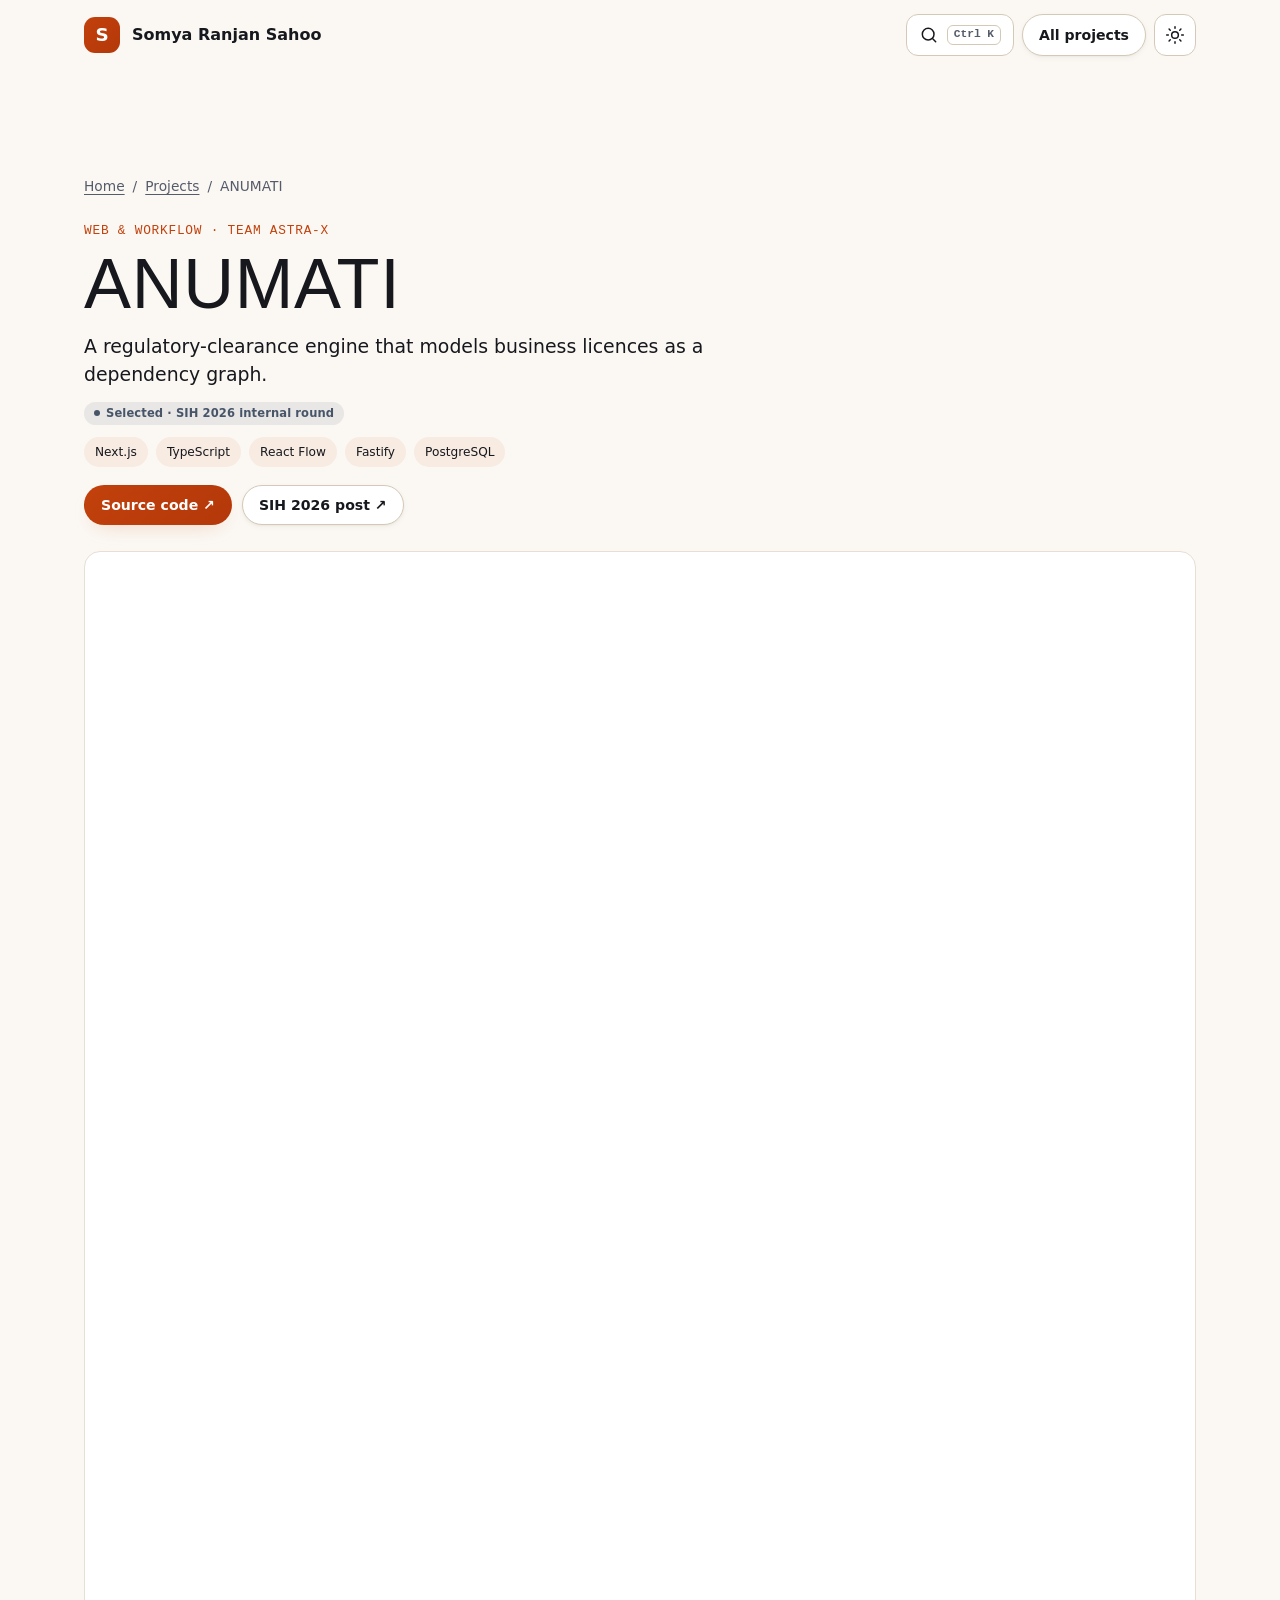
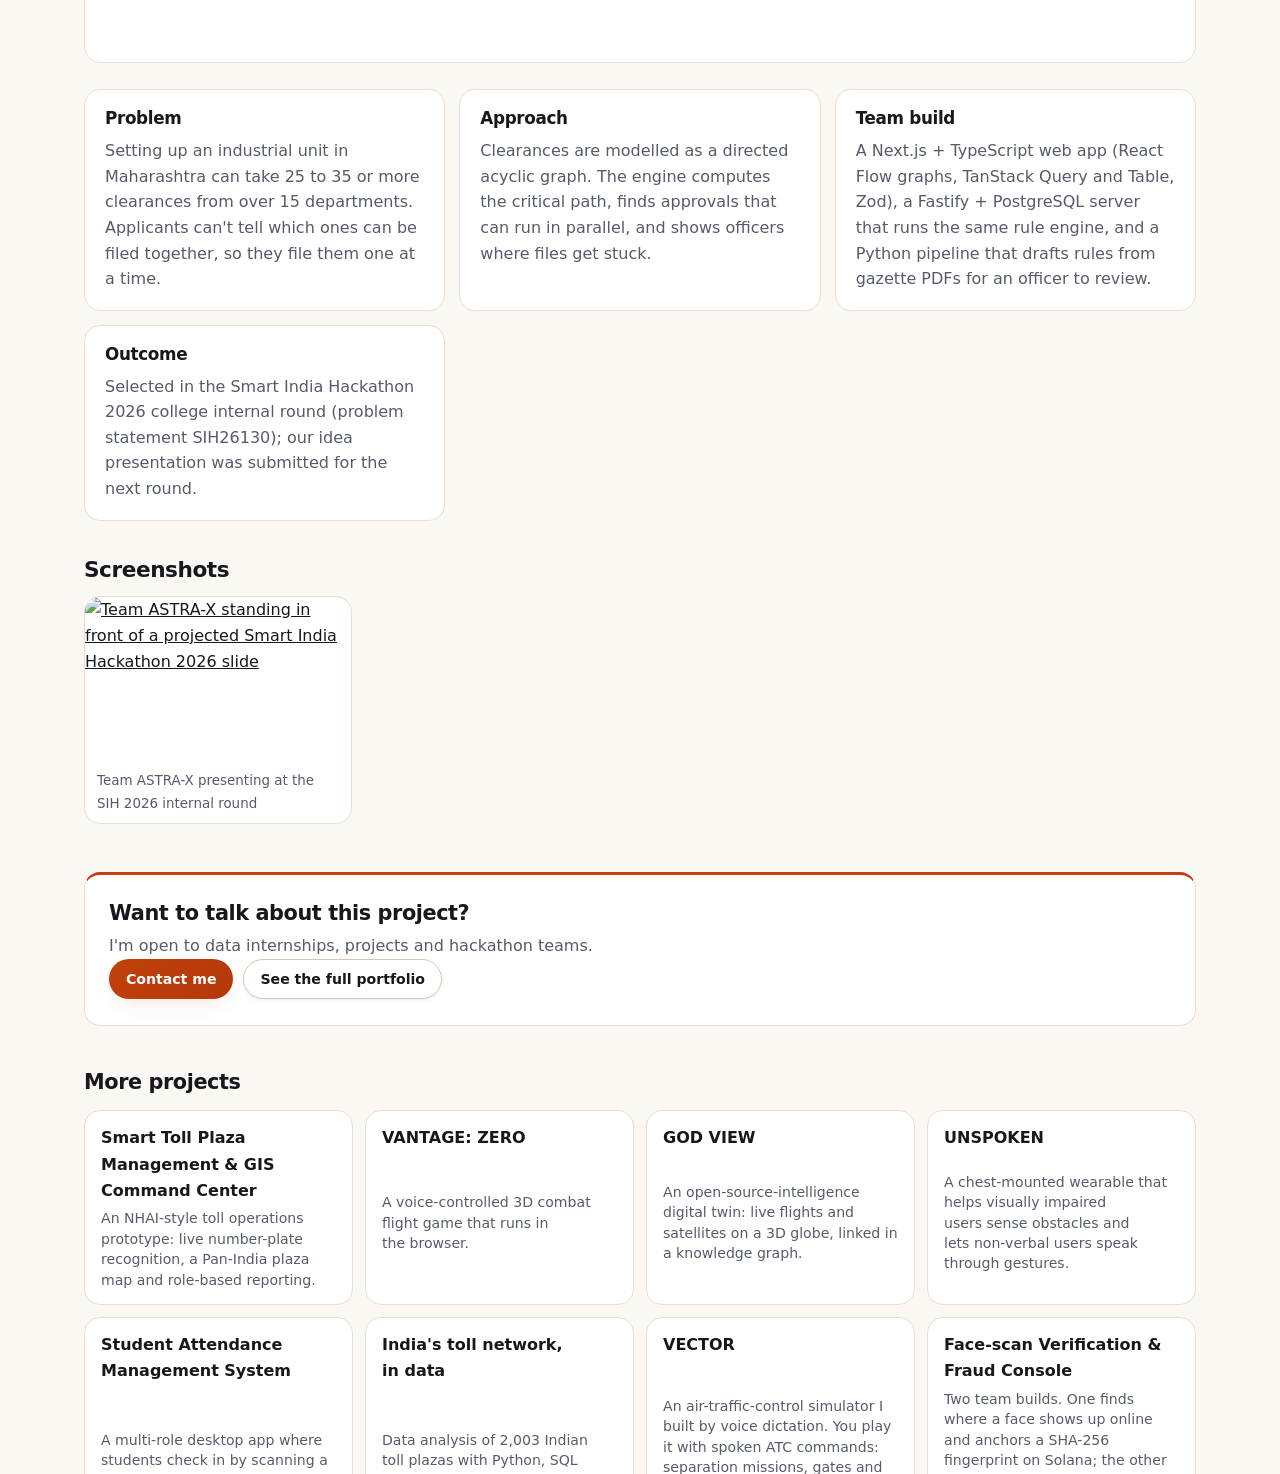
==== commit 5af605b0: "Link the new project pages from the homepage cards, structured data, sitemap, llms.txt and README Co" ====
--- a/projects/anumati/index.html
+++ b/projects/anumati/index.html
@@ -21,7 +21,7 @@
   <link rel="icon" href="/favicon.ico" sizes="48x48">
   <link rel="icon" href="/assets/icon-192.png" type="image/png" sizes="192x192">
   <link rel="apple-touch-icon" href="/assets/apple-touch-icon.png">
-  <link rel="stylesheet" href="../../styles.min.css?v=93a0415f">
+  <link rel="stylesheet" href="../../styles.min.css?v=f070589e">
   <script>try{var t=localStorage.getItem('theme');if(t)document.documentElement.setAttribute('data-theme',t)}catch(e){}</script>
   <script type="application/ld+json">{"@context":"https://schema.org","@graph":[{"@type":"SoftwareSourceCode","name":"ANUMATI","headline":"ANUMATI, a Regulatory Clearance Engine","description":"A regulatory-clearance engine that models business licences as a dependency graph.","url":"https://somyaranjansahoo6422.github.io/projects/anumati/","image":"https://somyaranjansahoo6422.github.io/assets/img/proj-anumati-1600.webp","author":{"@type":"Person","name":"Somya Ranjan Sahoo","url":"https://somyaranjansahoo6422.github.io/"},"codeRepository":"https://github.com/shubham54191/ANUMATI","keywords":"Next.js, TypeScript, React Flow, Fastify, PostgreSQL"},{"@type":"BreadcrumbList","itemListElement":[{"@type":"ListItem","position":1,"name":"Somya Ranjan Sahoo","item":"https://somyaranjansahoo6422.github.io/"},{"@type":"ListItem","position":2,"name":"Projects","item":"https://somyaranjansahoo6422.github.io/#work"},{"@type":"ListItem","position":3,"name":"ANUMATI","item":"https://somyaranjansahoo6422.github.io/projects/anumati/"}]}]}</script>
 </head>
@@ -80,6 +80,10 @@
           <li><a href="/projects/unspoken/"><strong>UNSPOKEN</strong><span>A chest-mounted wearable that helps visually impaired users sense obstacles and lets non-verbal users speak through gestures.</span></a></li>
           <li><a href="/projects/student-attendance-system/"><strong>Student Attendance Management System</strong><span>A multi-role desktop app where students check in by scanning a QR code on their phone.</span></a></li>
           <li><a href="/projects/india-toll-network-analysis/"><strong>India's toll network, in data</strong><span>Data analysis of 2,003 Indian toll plazas with Python, SQL and Excel.</span></a></li>
+          <li><a href="/projects/vector/"><strong>VECTOR</strong><span>An air-traffic-control simulator I built by voice dictation. You play it with spoken ATC commands: separation missions, gates and pilot read-backs.</span></a></li>
+          <li><a href="/projects/face-scan-fraud-console/"><strong>Face-scan Verification &amp; Fraud Console</strong><span>Two team builds. One finds where a face shows up online and anchors a SHA-256 fingerprint on Solana; the other is an agentic console that investigates card fraud over TigerGraph.</span></a></li>
+          <li><a href="/projects/mindease/"><strong>MindEase</strong><span>A stress-management idea for college students, and my first hackathon. We prototyped a 10-question stress self-check with scoring.</span></a></li>
+          <li><a href="/projects/smaller-builds/"><strong>Smaller builds</strong><span>Games, desktop tools and command-line programs I wrote in Python, with demos for the ones I have recorded.</span></a></li>
         </ul>
       </section>
     </div>
--- a/styles.min.css
+++ b/styles.min.css
@@ -1 +1 @@
-@font-face{font-family:Anton;src:url(assets/fonts/anton.woff2) format("woff2");font-weight:400;font-display:swap}@font-face{font-family:Poster Fallback;src:local("Roboto"),local("Roboto-Regular"),local("Arial"),local("Helvetica");size-adjust:66%;ascent-override:179%;descent-override:50%;line-gap-override:0%}@font-face{font-family:Caveat;src:url(assets/fonts/caveat.woff2) format("woff2");font-weight:600;font-display:swap}@font-face{font-family:Space Grotesk;src:url(assets/fonts/space-grotesk.woff2) format("woff2");font-weight:500 700;font-display:swap}@font-face{font-family:Space Grotesk;src:url(assets/fonts/space-grotesk-ext.woff2) format("woff2");font-weight:500 700;font-display:swap;unicode-range:U+20B9}@font-face{font-family:Inter;src:url(assets/fonts/inter.woff2) format("woff2");font-weight:400 600;font-display:swap}@font-face{font-family:Inter;src:url(assets/fonts/inter-ext.woff2) format("woff2");font-weight:400 600;font-display:swap;unicode-range:U+20B9}@font-face{font-family:JetBrains Mono;src:url(assets/fonts/jetbrains-mono.woff2) format("woff2");font-weight:400 500;font-display:swap}:root{--bg: #fbf8f3;--bg-alt: #f4eee5;--surface: #ffffff;--surface-2: #fdfaf6;--text: #16181d;--muted: #555b6a;--line: #e6dfd2;--line-strong: #d4c9b7;--accent: #c2410c;--accent-2: #b45309;--accent-fill: #c2410c;--accent-fill-2: #b4380a;--accent-ink: #ffffff;--accent-soft: rgba(194, 65, 12, .07);--accent-glow: rgba(194, 65, 12, .24);--ok: #15803d;--grid: rgba(120, 90, 50, .09);--blob-1: rgba(255, 140, 80, .26);--blob-2: rgba(255, 196, 92, .24);--blob-3: rgba(255, 110, 140, .12);--shadow-sm: 0 1px 2px rgba(60, 40, 20, .05), 0 2px 6px rgba(60, 40, 20, .04);--shadow: 0 1px 2px rgba(60, 40, 20, .05), 0 10px 30px -12px rgba(90, 50, 20, .16);--shadow-lg: 0 2px 4px rgba(60, 40, 20, .05), 0 22px 50px -20px rgba(120, 60, 20, .26);--nav-bg: rgba(251, 248, 243, .82);--badge-win: #854d0e;--badge-win-bg: rgba(202, 138, 4, .13);--badge-final: #6d28d9;--badge-final-bg: rgba(109, 40, 217, .1);--badge-sel: #0f766e;--badge-sel-bg: rgba(15, 118, 110, .1);--badge-part: #475569;--badge-part-bg: rgba(71, 85, 105, .1);--danger: #b91c1c;--font-display: "Space Grotesk", system-ui, sans-serif;--font-body: "Inter", system-ui, -apple-system, "Segoe UI", sans-serif;--font-mono: "JetBrains Mono", ui-monospace, Consolas, monospace;--radius: 16px;--wrap: 1160px;--ease: cubic-bezier(.22, 1, .36, 1);color-scheme:light}:root[data-theme=dark]{--bg: #0b0d12;--bg-alt: #0f1219;--surface: #151922;--surface-2: #121620;--text: #ecebe6;--muted: #a0a5b3;--line: #242a36;--line-strong: #343c4b;--accent: #ff7a4d;--accent-2: #ffb44a;--accent-fill: #ff6a3d;--accent-fill-2: #ff8a3d;--accent-ink: #0b0d12;--accent-soft: rgba(255, 106, 61, .12);--accent-glow: rgba(255, 106, 61, .28);--ok: #3ddc84;--grid: rgba(255, 255, 255, .05);--blob-1: rgba(255, 106, 61, .18);--blob-2: rgba(255, 170, 60, .09);--blob-3: rgba(120, 90, 255, .11);--shadow-sm: 0 1px 2px rgba(0, 0, 0, .3);--shadow: 0 1px 2px rgba(0, 0, 0, .3), 0 16px 40px -16px rgba(0, 0, 0, .6);--shadow-lg: 0 2px 4px rgba(0, 0, 0, .3), 0 26px 60px -20px rgba(0, 0, 0, .75);--nav-bg: rgba(11, 13, 18, .76);--badge-win: #fcd34d;--badge-win-bg: rgba(252, 211, 77, .14);--badge-final: #c4b5fd;--badge-final-bg: rgba(196, 181, 253, .14);--badge-sel: #5eead4;--badge-sel-bg: rgba(94, 234, 212, .12);--badge-part: #cbd5e1;--badge-part-bg: rgba(203, 213, 225, .12);--danger: #f87171;color-scheme:dark}@media(prefers-color-scheme:dark){:root:not([data-theme=light]){--bg: #0b0d12;--bg-alt: #0f1219;--surface: #151922;--surface-2: #121620;--text: #ecebe6;--muted: #a0a5b3;--line: #242a36;--line-strong: #343c4b;--accent: #ff7a4d;--accent-2: #ffb44a;--accent-fill: #ff6a3d;--accent-fill-2: #ff8a3d;--accent-ink: #0b0d12;--accent-soft: rgba(255, 106, 61, .12);--accent-glow: rgba(255, 106, 61, .28);--ok: #3ddc84;--grid: rgba(255, 255, 255, .05);--blob-1: rgba(255, 106, 61, .18);--blob-2: rgba(255, 170, 60, .09);--blob-3: rgba(120, 90, 255, .11);--shadow-sm: 0 1px 2px rgba(0, 0, 0, .3);--shadow: 0 1px 2px rgba(0, 0, 0, .3), 0 16px 40px -16px rgba(0, 0, 0, .6);--shadow-lg: 0 2px 4px rgba(0, 0, 0, .3), 0 26px 60px -20px rgba(0, 0, 0, .75);--nav-bg: rgba(11, 13, 18, .76);--badge-win: #fcd34d;--badge-win-bg: rgba(252, 211, 77, .14);--badge-final: #c4b5fd;--badge-final-bg: rgba(196, 181, 253, .14);--badge-sel: #5eead4;--badge-sel-bg: rgba(94, 234, 212, .12);--badge-part: #cbd5e1;--badge-part-bg: rgba(203, 213, 225, .12);--danger: #f87171;color-scheme:dark}}*,*:before,*:after{box-sizing:border-box}html{scroll-padding-top:84px}body{margin:0;background:var(--bg);color:var(--text);font:400 16px/1.65 var(--font-body);-webkit-font-smoothing:antialiased;overflow-x:hidden}.theme-anim,.theme-anim *,.theme-anim *:before,.theme-anim *:after{transition:background-color .4s ease,border-color .4s ease,color .4s ease,box-shadow .4s ease!important}img{max-width:100%;height:auto;display:block}a{color:inherit}h1,h2,h3{font-family:var(--font-display);line-height:1.15;margin:0;letter-spacing:-.02em}p{margin:0 0 1em}ul,ol{margin:0;padding:0;list-style:none}code{font-family:var(--font-mono);font-size:.86em;background:var(--accent-soft);padding:1px 5px;border-radius:5px}svg{width:20px;height:20px;fill:none;stroke:currentColor;stroke-width:1.8;stroke-linecap:round;stroke-linejoin:round;flex:none}::selection{background:var(--accent-fill);color:var(--accent-ink)}:focus-visible{outline:3px solid var(--accent);outline-offset:3px;border-radius:6px}.wrap{width:100%;max-width:var(--wrap);margin:0 auto;padding:0 24px}.mono{font-family:var(--font-mono);font-size:.82rem;letter-spacing:0}.muted{color:var(--muted)}.sr-only{position:absolute;width:1px;height:1px;padding:0;margin:-1px;overflow:hidden;clip:rect(0 0 0 0);white-space:nowrap;border:0}.grad{background:linear-gradient(100deg,var(--accent) 0%,var(--accent-2) 50%,var(--accent) 100%);-webkit-background-clip:text;background-clip:text;color:transparent}.skip{position:absolute;left:-999px;top:8px;background:var(--accent-fill);color:var(--accent-ink);padding:10px 16px;border-radius:8px;z-index:100;font-weight:600}.skip:focus{left:8px}.ambient{position:fixed;inset:0;z-index:-1;pointer-events:none;overflow:hidden}.ambient span{position:absolute;border-radius:50%;filter:blur(80px)}.ambient span:nth-child(1){width:46vw;height:46vw;top:-14vw;right:-10vw;background:var(--blob-1)}.ambient span:nth-child(2){width:36vw;height:36vw;top:30vh;left:-14vw;background:var(--blob-2)}.ambient span:nth-child(3){width:30vw;height:30vw;bottom:-12vw;right:20vw;background:var(--blob-3)}.progress{position:fixed;top:0;left:0;right:0;height:3px;z-index:70;pointer-events:none;background:linear-gradient(90deg,var(--accent-fill),var(--accent-2));transform-origin:0 50%;transform:scaleX(0)}.btn{position:relative;overflow:hidden;isolation:isolate;display:inline-flex;align-items:center;justify-content:center;gap:8px;min-height:46px;padding:12px 22px;border-radius:999px;border:1px solid transparent;font:600 .95rem/1 var(--font-body);text-decoration:none;cursor:pointer;transition:transform .3s var(--ease),box-shadow .3s ease,background .25s ease,border-color .25s ease,color .25s ease}.btn svg{width:18px;height:18px}.btn--primary{background:linear-gradient(135deg,var(--accent-fill),var(--accent-fill-2));color:var(--accent-ink);box-shadow:0 8px 22px -10px var(--accent-glow)}.btn--primary:after{content:"";position:absolute;inset:0;z-index:-1;background:linear-gradient(110deg,transparent 30%,rgba(255,255,255,.35) 50%,transparent 70%);transform:translate(-120%);transition:transform .7s var(--ease)}.btn--primary:hover{transform:translateY(-2px);box-shadow:0 14px 30px -10px var(--accent-glow)}.btn--primary:hover:after{transform:translate(120%)}.btn--ghost{background:var(--surface);color:var(--text);border-color:var(--line-strong);box-shadow:var(--shadow-sm)}.btn--ghost:hover{transform:translateY(-2px);border-color:var(--accent);color:var(--accent)}.btn:active{transform:translateY(0) scale(.98)}.btn--sm{min-height:40px;padding:9px 16px;font-size:.88rem}.btn__meta{font:500 .7rem/1 var(--font-mono);padding:3px 6px;border-radius:5px;background:var(--accent-soft);color:var(--accent)}.btn[disabled]{opacity:.7;cursor:progress;transform:none}.link{color:var(--accent);text-decoration:underline;text-decoration-color:transparent;text-underline-offset:4px;text-decoration-thickness:1.5px;font-weight:600;font-size:.92rem;transition:text-decoration-color .25s ease}.link:hover{text-decoration-color:currentColor}.icon-btn{width:42px;height:42px;display:inline-grid;place-items:center;border-radius:12px;border:1px solid var(--line-strong);background:var(--surface);color:var(--text);cursor:pointer;transition:border-color .2s ease,color .2s ease}.icon-btn:hover{border-color:var(--accent);color:var(--accent)}.nav{position:sticky;top:0;z-index:50;background:var(--nav-bg);backdrop-filter:saturate(1.5) blur(14px);-webkit-backdrop-filter:saturate(1.5) blur(14px);border-bottom:1px solid transparent;transition:border-color .3s ease,box-shadow .3s ease}.nav.scrolled{border-bottom-color:var(--line);box-shadow:0 8px 30px -18px #00000040}.nav__inner{display:flex;align-items:center;justify-content:space-between;height:70px;gap:16px;transition:height .3s var(--ease)}.nav.scrolled .nav__inner{height:62px}.brand{display:flex;align-items:center;gap:12px;text-decoration:none;font-weight:600}.brand__mark{width:36px;height:36px;border-radius:11px;display:grid;place-items:center;background:linear-gradient(135deg,var(--accent-fill),var(--accent-fill-2));color:var(--accent-ink);font:700 1.15rem/1 var(--font-display);transition:transform .4s var(--ease),border-radius .4s ease}.brand:hover .brand__mark{transform:rotate(-8deg);border-radius:50%}.brand__name{font-family:var(--font-display)}.brand:hover .brand__name{color:var(--accent)}.nav__links{display:flex;align-items:center;gap:2px}.nav__links a{text-decoration:none;padding:8px 12px;border-radius:999px;color:var(--muted);font-weight:500;font-size:.93rem;transition:color .2s ease,background .2s ease}.nav__links a:hover{color:var(--text);background:var(--accent-soft)}.nav__links a.active{color:var(--accent);background:var(--accent-soft)}.nav__links .nav__resume{color:var(--text)}.nav__links .nav__cta{color:var(--accent-ink);background:linear-gradient(135deg,var(--accent-fill),var(--accent-fill-2));margin-left:6px}.nav__links .nav__cta:hover,.nav__links .nav__cta.active{color:var(--accent-ink);background:linear-gradient(135deg,var(--accent-fill),var(--accent-fill-2));filter:brightness(1.06)}.nav__tools{display:flex;gap:8px}.menu-btn,.i-moon{display:none}:root[data-theme=dark] .i-sun{display:none}:root[data-theme=dark] .i-moon{display:block}@media(prefers-color-scheme:dark){:root:not([data-theme=light]) .i-sun{display:none}:root:not([data-theme=light]) .i-moon{display:block}}.hero{padding:80px 0 60px;position:relative}.hero:before{content:"";position:absolute;inset:0;z-index:-1;pointer-events:none;background-image:linear-gradient(var(--grid) 1px,transparent 1px),linear-gradient(90deg,var(--grid) 1px,transparent 1px);background-size:52px 52px;mask-image:radial-gradient(ellipse 75% 65% at 65% 35%,#000 15%,transparent 72%);-webkit-mask-image:radial-gradient(ellipse 75% 65% at 65% 35%,#000 15%,transparent 72%)}.hero__grid{display:grid;grid-template-columns:1.4fr 1fr;gap:56px;align-items:center}.status{display:inline-flex;align-items:center;gap:10px;padding:7px 15px;border-radius:999px;border:1px solid var(--line);background:var(--surface);font-size:.85rem;font-weight:500;color:var(--muted);margin-bottom:18px;box-shadow:var(--shadow-sm)}.dot{position:relative;width:8px;height:8px;border-radius:50%;background:var(--ok)}.dot:after{content:"";position:absolute;inset:-4px;border-radius:50%;border:2px solid var(--ok);opacity:0}.role{font:500 .9rem/1.4 var(--font-mono);color:var(--accent);margin-bottom:14px;letter-spacing:.01em}.hero h1{font-size:clamp(2.4rem,5.6vw,4.2rem);margin-bottom:22px;letter-spacing:-.035em}.hero h1 .line{display:block}.lede{font-size:1.1rem;color:var(--muted);max-width:60ch}.lede strong{color:var(--text);font-weight:600}.hero__cta{display:flex;flex-wrap:wrap;align-items:center;gap:12px 14px;margin:30px 0 26px}.hero__contact{margin-left:4px}.socials{display:flex;flex-wrap:wrap;gap:10px}.socials a{display:inline-flex;align-items:center;gap:8px;text-decoration:none;color:var(--muted);font-weight:500;font-size:.9rem;padding:8px 14px;border-radius:999px;border:1px solid var(--line);background:var(--surface);transition:color .2s ease,border-color .2s ease,transform .3s var(--ease)}.socials a:hover{color:var(--accent);border-color:var(--accent);transform:translateY(-2px)}.socials svg{width:17px;height:17px}.hero__card{position:relative;margin:0;justify-self:end;width:100%;max-width:340px;background:var(--surface);border:1px solid var(--line);border-radius:24px;padding:14px;box-shadow:var(--shadow-lg)}.hero__card:before{content:"";position:absolute;inset:-1px;border-radius:inherit;z-index:-1;padding:1px;background:linear-gradient(140deg,var(--accent-fill),transparent 45%,transparent 60%,var(--accent-2));-webkit-mask:linear-gradient(#000 0 0) content-box,linear-gradient(#000 0 0);-webkit-mask-composite:xor;mask-composite:exclude}.avatar{position:relative;aspect-ratio:4 / 5;border-radius:16px;overflow:hidden;background:var(--bg-alt)}.avatar img{width:100%;height:100%;object-fit:cover;object-position:50% 38%}.hero__card figcaption{display:grid;gap:2px;padding:14px 6px 4px}.hero__card figcaption .mono{color:var(--accent)}.hero__card figcaption strong{font-family:var(--font-display);font-size:1.15rem}.hero__card figcaption .muted{font-size:.9rem}.facts{margin:60px 0 0;display:grid;grid-template-columns:repeat(4,1fr);gap:14px}.facts>div{padding:18px 20px;border:1px solid var(--line);border-radius:var(--radius);background:var(--surface);box-shadow:var(--shadow-sm)}.facts dt{font:500 .72rem/1.2 var(--font-mono);text-transform:uppercase;letter-spacing:.1em;color:var(--accent);margin-bottom:8px}.facts dd{margin:0;font-family:var(--font-display);font-weight:600;font-size:1.04rem;line-height:1.3}.section{padding:100px 0;position:relative}.section--alt{background:linear-gradient(180deg,var(--bg-alt),color-mix(in srgb,var(--bg-alt) 60%,var(--bg)));border-block:1px solid var(--line)}.section__head h2{font-size:clamp(1.9rem,3.6vw,2.6rem);margin-bottom:12px;letter-spacing:-.03em}.section__head--row{display:flex;align-items:end;justify-content:space-between;gap:16px;margin-bottom:30px;flex-wrap:wrap}.section__intro{color:var(--muted);max-width:62ch;margin:0}.eyebrow{display:inline-flex;align-items:center;gap:10px;font:500 .8rem/1 var(--font-mono);color:var(--accent);text-transform:uppercase;letter-spacing:.12em;margin-bottom:16px}.eyebrow:before{content:"";width:0;height:2px;border-radius:2px;background:linear-gradient(90deg,var(--accent-fill),var(--accent-2));transition:width .8s var(--ease) .15s}.eyebrow.drawn:before{width:28px}.two-col{display:grid;grid-template-columns:1fr 2fr;gap:48px}.two-col>*{min-width:0}.two-col>.section__head{position:sticky;top:100px;align-self:start}.prose p{font-size:1.05rem;color:var(--muted)}.prose strong{color:var(--text);font-weight:600}.prose__sub{font-size:1.15rem;margin:30px 0 12px}.principles{display:grid;gap:10px}.principles li{position:relative;padding:12px 16px 12px 44px;border:1px solid var(--line);border-radius:12px;background:var(--surface);color:var(--muted);font-size:.98rem}.principles li:before{content:"→";position:absolute;left:16px;top:12px;color:var(--accent);font-weight:700}.principles strong{color:var(--text)}.about__evidence{margin:14px 0 0!important}.skills{display:grid;grid-template-columns:1fr 1fr;gap:24px;margin-top:34px}.skill-group h3{font:500 .76rem/1 var(--font-mono);text-transform:uppercase;letter-spacing:.1em;color:var(--muted);margin-bottom:12px}.chips{display:flex;flex-wrap:wrap;gap:8px}.chips li{padding:6px 12px;border-radius:999px;background:var(--surface);border:1px solid var(--line);font-size:.86rem;font-weight:500}.chips--sm li{padding:4px 10px;font-size:.76rem;background:var(--accent-soft);border-color:transparent;color:var(--text)}.quote{margin:30px 0 0;padding:18px 22px 18px 24px;background:linear-gradient(135deg,var(--accent-soft),transparent);border:1px solid var(--line);border-left:3px solid var(--accent-fill);border-radius:4px var(--radius) var(--radius) 4px}.quote p{margin:0 0 6px;font-family:var(--font-display);font-size:1.12rem;color:var(--text)!important;line-height:1.45}.quote cite{font-style:normal;font-size:.86rem;color:var(--muted)}.quote--sm{margin:4px 0 14px;padding:12px 16px}.quote--sm p{font-size:.98rem;margin:0}.lift{transition:transform .4s var(--ease),box-shadow .35s ease,border-color .3s ease}.lift:hover{transform:translateY(-4px);box-shadow:var(--shadow-lg);border-color:color-mix(in srgb,var(--accent) 40%,var(--line))}.badge{display:inline-flex;align-items:center;gap:6px;padding:5px 10px;border-radius:999px;font:600 .72rem/1.2 var(--font-body);letter-spacing:.01em;white-space:nowrap;color:var(--badge-part);background:var(--badge-part-bg)}.badge:before{content:"";width:6px;height:6px;border-radius:50%;background:currentColor}.badge--win{color:var(--badge-win);background:var(--badge-win-bg)}.badge--final{color:var(--badge-final);background:var(--badge-final-bg)}.badge--sel{color:var(--badge-sel);background:var(--badge-sel-bg)}.badge--plain:before{display:none}.case__media .badge{position:absolute;left:12px;top:12px;z-index:1;background:#0c0e14d1;color:#fff;backdrop-filter:blur(6px)}.case__media .badge--win{color:#fde68a}.case__media .badge--final{color:#ddd6fe}.case__media .badge--sel{color:#99f6e4}.badge--inline{margin-right:6px}.thumb{display:block;overflow:hidden;border-radius:12px;border:1px solid var(--line);background:var(--bg-alt);aspect-ratio:4 / 3}a.thumb,a.card__img,a.case__media,.study__gallery a,.card__mosaic a{cursor:zoom-in}.thumb img{width:100%;height:100%;object-fit:cover;transition:transform .6s var(--ease)}.thumb--doc img{object-position:top}.lift:hover .thumb img,a.thumb:hover img{transform:scale(1.05)}.thumb--logo{background:#fff;cursor:default}.thumb--logo img{object-fit:contain}.lift:hover .thumb--logo img{transform:none}.more{display:flex;flex-wrap:wrap;gap:6px 18px;margin:14px 0 0!important}.filters{display:flex;flex-wrap:wrap;gap:8px;margin:0 0 28px}.filter{display:inline-flex;align-items:center;gap:8px;min-height:42px;padding:8px 15px;border-radius:999px;border:1px solid var(--line-strong);background:var(--surface);color:var(--text);font:500 .9rem/1.2 var(--font-body);cursor:pointer;transition:background .2s ease,border-color .2s ease,color .2s ease}.filter:hover{border-color:var(--accent);color:var(--accent)}.filter[aria-pressed=true]{background:var(--text);border-color:var(--text);color:var(--bg)}.filter__n{font:500 .74rem/1 var(--font-mono);opacity:.75}.filter[aria-pressed=true] .filter__n{opacity:1}.filter__n:empty{display:none}.group-title{font:600 .8rem/1 var(--font-mono);text-transform:uppercase;letter-spacing:.1em;color:var(--muted);margin:0 0 14px}.cards+.filter-empty,.group-title[data-group=more]{margin-top:44px}.is-hidden{display:none!important}.fade-in{animation:fadeIn .35s var(--ease)}@keyframes fadeIn{0%{opacity:0;transform:translateY(8px)}to{opacity:1;transform:none}}.filter-empty{color:var(--muted)}.cases{display:grid;grid-template-columns:repeat(2,1fr);gap:24px;align-items:start}.case{display:flex;flex-direction:column;overflow:hidden;background:var(--surface);border:1px solid var(--line);border-radius:20px;box-shadow:var(--shadow-sm);scroll-margin-top:90px}.case__media{position:relative;display:block;aspect-ratio:16 / 9;overflow:hidden;background:#0b0d12;border-bottom:1px solid var(--line)}.case__media img{width:100%;height:100%;object-fit:cover;transition:transform .7s var(--ease)}.case:hover .case__media img{transform:scale(1.04)}.case__body{padding:24px 26px 26px;display:flex;flex-direction:column;gap:10px}.case__body>p{margin:0;color:var(--muted);font-size:.96rem}.case__kicker{font:500 .74rem/1.4 var(--font-mono)!important;text-transform:uppercase;letter-spacing:.07em;color:var(--accent)!important}.case h3{font-size:1.45rem}.case__purpose{color:var(--text)!important;font-size:1.02rem!important;font-weight:500}.case__links{display:flex;flex-wrap:wrap;align-items:center;gap:10px 14px;margin-top:6px!important}.study{border:1px solid var(--line);border-radius:14px;background:var(--surface-2);margin-top:4px}.study summary{list-style:none;cursor:pointer;padding:12px 16px;font-weight:600;font-size:.92rem;display:flex;align-items:center;justify-content:space-between;gap:10px;border-radius:14px}.study summary::-webkit-details-marker{display:none}.study summary:after{content:"";width:9px;height:9px;border-right:2px solid currentColor;border-bottom:2px solid currentColor;transform:rotate(45deg) translateY(-2px);transition:transform .3s var(--ease);flex:none}.study[open] summary:after{transform:rotate(-135deg) translateY(-2px)}.study summary:hover{color:var(--accent)}.study__grid{margin:0;padding:4px 16px 6px;display:grid;gap:12px}.study__grid div{border-top:1px dashed var(--line);padding-top:10px}.study__grid dt{font:600 .72rem/1.3 var(--font-mono);text-transform:uppercase;letter-spacing:.08em;color:var(--accent);margin-bottom:4px}.study__grid dd{margin:0;color:var(--muted);font-size:.94rem;line-height:1.6}.study__grid strong{color:var(--text)}.study__gallery{display:grid;grid-template-columns:repeat(2,1fr);gap:8px;padding:6px 16px 16px}.study__gallery--wide{grid-template-columns:1fr}.study__gallery a{display:block;overflow:hidden;border-radius:10px;border:1px solid var(--line);aspect-ratio:4 / 3;background:var(--bg-alt)}.study__gallery--wide a{aspect-ratio:auto}.study__gallery img{width:100%;height:100%;object-fit:cover;transition:transform .6s var(--ease)}.study__gallery a:hover img{transform:scale(1.05)}.cards{display:grid;grid-template-columns:repeat(4,1fr);gap:18px;align-items:start}.card{display:flex;flex-direction:column;gap:6px;overflow:hidden;background:var(--surface);border:1px solid var(--line);border-radius:var(--radius);padding:20px;box-shadow:var(--shadow-sm);scroll-margin-top:90px}.card h3{font-size:1.1rem;margin-bottom:2px}.card p:not(.tag){color:var(--muted);font-size:.9rem;margin:0}.card .chips{margin:6px 0 10px}.card__img{display:block;margin:-20px -20px 12px;aspect-ratio:16 / 9;overflow:hidden;border-bottom:1px solid var(--line);background:var(--bg-alt)}.card__img img{width:100%;height:100%;object-fit:cover;transition:transform .7s var(--ease)}.card:hover .card__img img{transform:scale(1.05)}.card__img--logo{background:#fff}.card__img--logo img{object-fit:contain;padding:10px}.card .link{margin-top:auto;align-self:flex-start}.tag{font:500 .72rem/1.4 var(--font-mono);text-transform:uppercase;letter-spacing:.07em;color:var(--accent);margin:0}.tag .badge{text-transform:none;font-family:var(--font-body);letter-spacing:.01em}.mini{display:grid;gap:2px}.mini li{display:flex;justify-content:space-between;gap:12px;padding:8px 0;border-bottom:1px dashed var(--line);font-size:.9rem}.mini li:last-child{border-bottom:0}.mini a{text-decoration:none;font-weight:500}.mini a:hover{color:var(--accent);text-decoration:underline}.mini span{color:var(--muted);font:.76rem var(--font-mono)}.timeline{position:relative;display:grid;gap:20px}.timeline>li{display:grid;grid-template-columns:1fr 190px;gap:24px;align-items:start;background:var(--surface);border:1px solid var(--line);border-radius:var(--radius);padding:26px;box-shadow:var(--shadow-sm)}.timeline>li.timeline__plain{grid-template-columns:1fr}.timeline h3{font-size:1.22rem;margin:6px 0 4px}.org{color:var(--accent);font-weight:600;font-size:.95rem;margin-bottom:12px}.timeline p:not(.org){color:var(--muted)}.timeline strong{color:var(--text)}.edu{margin-top:80px}.early{display:grid;gap:2px;margin:12px 0 2px}.early li{display:flex;justify-content:space-between;align-items:center;gap:12px;padding:12px 0;border-bottom:1px dashed var(--line)}.early li:last-child{border-bottom:0}.early strong{display:block;font-weight:600;color:var(--text)}.early div span{font-size:.9rem;color:var(--muted)}.early li>.mono{white-space:nowrap;flex:none}.cred-grid{display:grid;grid-template-columns:1.15fr 1fr;gap:22px;align-items:start}.certs{background:var(--surface);border:1px solid var(--line);border-radius:var(--radius);padding:24px 26px;box-shadow:var(--shadow-sm)}.certs__title{font-size:1.2rem;margin-bottom:8px}.cert-list li{display:grid;grid-template-columns:88px 1fr auto;align-items:center;gap:16px;padding:14px 0;border-bottom:1px solid var(--line)}.cert-list li.cert-list__text{grid-template-columns:1fr}.cert-list li:last-child{border-bottom:0}.thumb--sm{aspect-ratio:4 / 3;border-radius:9px}.cert-list strong{display:block;font-weight:600;margin-bottom:2px}.cert-list span{font-size:.88rem;color:var(--muted)}.cert-list .badge{font-size:.7rem}.certs__more{font-size:.88rem;margin:14px 0 0}.contact__grid{display:grid;grid-template-columns:1.05fr 1fr;gap:56px;align-items:start}.contact h2{font-size:clamp(2rem,4.4vw,3.2rem);margin-bottom:16px;letter-spacing:-.035em}.email-box{display:flex;align-items:center;justify-content:space-between;gap:12px;flex-wrap:wrap;margin:26px 0 20px;padding:12px 12px 12px 20px;background:var(--surface);border:1px solid var(--line);border-radius:var(--radius);box-shadow:var(--shadow-sm)}.email-box__addr{font:500 clamp(.88rem,2.4vw,1.05rem) var(--font-mono);text-decoration:none;overflow-wrap:anywhere;min-width:0}.email-box__addr:hover{color:var(--accent);text-decoration:underline}.contact__links{display:flex;flex-wrap:wrap;gap:10px 22px;align-items:center}.contact__links a{font-weight:600;text-decoration:none}.contact__links a:hover{color:var(--accent);text-decoration:underline}.form{display:grid;gap:16px;background:var(--surface);border:1px solid var(--line);border-radius:22px;padding:28px;box-shadow:var(--shadow)}.field{display:grid;gap:6px}.field label{font-weight:600;font-size:.9rem}.form input[type=text],.form input[type=email],.form textarea{width:100%;padding:12px 14px;border-radius:12px;border:1px solid var(--line-strong);background:var(--surface-2);color:var(--text);font:inherit;resize:vertical;transition:border-color .2s ease,box-shadow .2s ease}.form input:focus,.form textarea:focus{outline:none;border-color:var(--accent);box-shadow:0 0 0 4px var(--accent-soft)}.form [aria-invalid=true]{border-color:var(--danger)!important}.field__err{margin:0;color:var(--danger);font-size:.85rem;font-weight:500}.field--check{grid-template-columns:auto 1fr;align-items:start;column-gap:10px}.field--check input{width:20px;height:20px;margin:2px 0 0;accent-color:var(--accent-fill)}.field--check label{font-weight:500;font-size:.9rem;line-height:1.5}.field--check .field__err{grid-column:2}.hp{position:absolute;left:-9999px;width:1px;height:1px;overflow:hidden}.form__submit{justify-self:start}.spinner{width:16px;height:16px;border-radius:50%;border:2px solid currentColor;border-right-color:transparent;display:none}.form.is-sending .spinner{display:inline-block;animation:spin .8s linear infinite}@keyframes spin{to{transform:rotate(360deg)}}.form__captcha{min-height:78px;max-width:100%;overflow:hidden}.form__captcha[hidden]{display:none}.form__note{margin:0;font-size:.86rem;color:var(--muted)}.form__note.is-ok{color:var(--ok);font-weight:600}.form__note.is-err{color:var(--danger);font-weight:500}.footer{border-top:1px solid var(--line);padding:30px 0;font-size:.9rem;color:var(--muted)}.footer__inner{display:flex;justify-content:space-between;align-items:center;gap:16px;flex-wrap:wrap}.footer p{margin:0}.footer__links{display:flex;flex-wrap:wrap;gap:6px 18px}.footer__links a{text-decoration:none;padding:4px 0}.footer__links a:hover{color:var(--accent);text-decoration:underline}.toast{position:fixed;left:50%;bottom:24px;transform:translate(-50%,20px);opacity:0;pointer-events:none;background:var(--text);color:var(--bg);padding:10px 18px;border-radius:999px;font-weight:500;font-size:.9rem;transition:opacity .25s ease,transform .3s var(--ease);z-index:80}.toast.show{opacity:1;transform:translate(-50%)}.to-top{position:fixed;right:24px;bottom:24px;z-index:60;width:52px;height:52px;border-radius:50%;border:0;padding:0;cursor:pointer;display:grid;place-items:center;color:var(--accent-ink);background:linear-gradient(135deg,var(--accent-fill),var(--accent-fill-2));box-shadow:0 12px 28px -10px var(--accent-glow),0 0 0 4px var(--bg);opacity:0;visibility:hidden;transform:translateY(16px);transition:opacity .3s ease,transform .4s var(--ease),visibility 0s linear .3s}.to-top.show{opacity:1;visibility:visible;transform:none;transition:opacity .3s ease,transform .4s var(--ease),visibility 0s}.to-top:hover{transform:translateY(-3px)}.to-top__ring{position:absolute;inset:-6px;width:calc(100% + 12px);height:calc(100% + 12px);transform:rotate(-90deg)}.to-top__ring circle{fill:none;stroke-width:2.5}.to-top__ring .track{stroke:var(--line)}.to-top__ring .bar{stroke:var(--accent-fill);stroke-linecap:round;stroke-dasharray:100;stroke-dashoffset:100}.to-top__arrow{width:22px;height:22px;stroke-width:2.4}.lightbox{border:0;padding:0;background:transparent;max-width:min(92vw,1200px);max-height:92vh;overflow:visible}.lightbox::backdrop{background:#08080cd9;backdrop-filter:blur(6px)}.lightbox[open]{animation:pop .3s var(--ease)}.lightbox img{max-width:min(92vw,1200px);max-height:82vh;width:auto;height:auto;border-radius:14px;box-shadow:0 30px 80px #0009;margin:0 auto;background:#111}.lightbox img[hidden]{display:none}.lightbox video{display:block;width:min(92vw,1200px);max-height:82vh;border-radius:14px;box-shadow:0 30px 80px #0009;margin:0 auto;background:#000}.lightbox p{color:#eee;text-align:center;margin:14px 0 0;font-size:.92rem}.lightbox__close{position:absolute;top:-18px;right:-18px;width:42px;height:42px;border-radius:50%;border:0;cursor:pointer;background:#fff;color:#111;display:grid;place-items:center;box-shadow:0 6px 20px #0006}.lightbox__close:focus-visible{outline-color:#fff}.legal{padding:60px 0 90px}.legal .wrap{max-width:780px}.legal h1{font-size:clamp(2rem,5vw,2.8rem);margin:10px 0 8px;letter-spacing:-.03em}.legal h2{font-size:1.3rem;margin:34px 0 10px}.legal p,.legal li{color:var(--muted)}.legal ul{list-style:disc;padding-left:22px;display:grid;gap:6px;margin:0 0 1em}.legal strong{color:var(--text)}.legal .note{padding:14px 18px;border:1px solid var(--line);border-left:3px solid var(--accent-fill);border-radius:4px 12px 12px 4px;background:var(--surface)}@keyframes pop{0%{opacity:0;transform:scale(.95)}to{opacity:1;transform:none}}@media(prefers-reduced-motion:no-preference){html{scroll-behavior:smooth}.js .reveal{opacity:0;transform:translateY(22px);transition:opacity .7s var(--ease) var(--d, 0s),transform .8s var(--ease) var(--d, 0s)}.js .reveal.in{opacity:1;transform:none}.js .enter{opacity:0;transform:translateY(18px);animation:enter .8s var(--ease) forwards}.js .d1{animation-delay:.05s}.js .d2{animation-delay:.15s}.js .d3{animation-delay:.27s}.js .d4{animation-delay:.38s}.js .d5{animation-delay:.48s}.js .d6{animation-delay:.58s}@keyframes enter{to{opacity:1;transform:none}}.dot:after{animation:ping 2.2s cubic-bezier(0,0,.2,1) infinite}@keyframes ping{0%{opacity:.7;transform:scale(.6)}80%,to{opacity:0;transform:scale(1.8)}}.ambient span:nth-child(1){animation:drift1 24s ease-in-out infinite alternate}.ambient span:nth-child(2){animation:drift2 28s ease-in-out infinite alternate}@keyframes drift1{to{transform:translate(-8vw,10vh) scale(1.12)}}@keyframes drift2{to{transform:translate(10vw,-6vh) scale(.92)}}}@media(prefers-reduced-motion:reduce){.lift,.lift:hover,.btn:hover,.socials a:hover,.to-top:hover,.case:hover .case__media img,.card:hover .card__img img,.lift:hover .thumb img,a.thumb:hover img,.study__gallery a:hover img{transform:none!important}.fade-in{animation:none}}@media(max-width:1100px){.cards{grid-template-columns:repeat(2,1fr)}.nav__links a{padding:8px 9px;font-size:.9rem}}@media(max-width:960px){.two-col{grid-template-columns:1fr;gap:26px}.two-col>.section__head{position:static}.cases{grid-template-columns:1fr}.contact__grid,.cred-grid{grid-template-columns:1fr;gap:32px}.facts{grid-template-columns:repeat(2,1fr)}.menu-btn{display:inline-grid}.nav__links{position:absolute;top:100%;left:0;right:0;flex-direction:column;align-items:stretch;gap:2px;padding:10px 16px 18px;background:var(--bg);border-bottom:1px solid var(--line);box-shadow:0 20px 40px -20px #00000059;opacity:0;visibility:hidden;transform:translateY(-8px);transition:opacity .2s ease,transform .3s var(--ease),visibility 0s linear .2s}.nav__links.open{opacity:1;visibility:visible;transform:none;transition:opacity .2s ease,transform .3s var(--ease),visibility 0s}.nav__links a{padding:13px 12px;border-radius:12px;font-size:1rem}.nav__links .nav__cta{margin:8px 0 0;text-align:center}}@media(max-width:760px){.ambient span{animation:none!important;filter:blur(60px)}.nav{backdrop-filter:none;-webkit-backdrop-filter:none;background:var(--bg)}.wrap{padding:0 16px}.brand__name{font-size:.98rem}.hero{padding:36px 0 44px}.hero__grid{grid-template-columns:1fr;gap:28px}.hero__card{justify-self:stretch;max-width:none;order:-1;display:flex;align-items:center;gap:14px;padding:10px;border-radius:18px}.hero__card .avatar{width:76px;flex:none;border-radius:12px;aspect-ratio:1}.hero__card .avatar img{object-position:55% 40%}.hero__card figcaption{padding:0}.hero__cta .btn{flex:1 1 auto}.facts{grid-template-columns:1fr 1fr;gap:10px;margin-top:36px}.facts>div{padding:14px 16px}.section{padding:70px 0}.skills{grid-template-columns:1fr}.filters{flex-wrap:nowrap;overflow-x:auto;margin:0 -16px 22px;padding:2px 16px 6px;scrollbar-width:thin}.filter{flex:none}.case__body{padding:20px}.case h3{font-size:1.3rem}.cards{grid-template-columns:1fr}.timeline>li{grid-template-columns:1fr;gap:16px;padding:20px}.timeline .thumb{order:-1;aspect-ratio:16 / 9}.cert-list li{grid-template-columns:72px 1fr;gap:12px}.cert-list li>.link{grid-column:2;justify-self:start}.form{padding:20px}.to-top{right:16px;bottom:16px;width:48px;height:48px}.lightbox__close{top:-52px;right:0}}.case__media--top img{object-position:50% 12%}.facts__sub{display:block;margin-top:4px;font:500 .8rem/1.35 var(--font-body);color:var(--muted)}.remarks{display:grid;grid-template-columns:1fr 2fr;gap:14px;align-items:stretch}.remarks .quote{margin:0;display:flex;flex-direction:column;justify-content:space-between;gap:10px}.remarks__src{font-size:.88rem;color:var(--muted);margin:12px 0 0}.quote--sm p+p{margin-top:10px}.quote--sm cite{display:block;margin-top:10px}.thumbs{display:grid;gap:14px}.thumbs figure{margin:0}.thumbs figcaption{margin-top:6px;font-size:.78rem;color:var(--muted);text-align:center}@media(max-width:760px){.remarks{grid-template-columns:1fr}.timeline .thumbs{order:-1;grid-template-columns:1fr 1fr;gap:10px}.timeline .thumbs .thumb{aspect-ratio:1}}@media(max-width:420px){.nav__tools{gap:4px}.nav__tools .icon-btn{width:44px;height:44px}.brand{gap:9px}.brand__name{font-size:.92rem}}.filters,.filter{position:relative}a,button,summary,label,.filter{touch-action:manipulation}h1,h2,h3{text-wrap:balance}p,li,dd{text-wrap:pretty}.facts dd,.filter__n{font-variant-numeric:tabular-nums}.icon-btn:active,.filter:active,.to-top:active{transform:scale(.94)}.icon-btn,.filter{transition:transform .12s ease,border-color .2s ease,color .2s ease,background .2s ease}.form__hint{margin:0 0 4px;font-size:.86rem;color:var(--muted)}.field__help{margin:6px 0 0;font-size:.82rem;color:var(--muted)}@media(pointer:coarse){.more .link,.case__links .link,.card>.link,.cert-list li>.link,.contact__links a,.footer__links a,.hero__contact,.about__evidence .link,.email-box__addr,.mini a,.section__head--row>.link{display:inline-flex;align-items:center;min-height:44px}.certs__more .link,.cert-list span .link,.remarks__src .link,.field--check .link{padding-block:12px}.footer__links{gap:0 20px}.field--check input{width:24px;height:24px;margin-top:0}.field input,.field textarea{min-height:48px}}@media(max-width:380px){.nav__tools{gap:2px}.brand{gap:8px}.brand__name{font-size:.84rem}}@media(max-width:340px){.brand__name{display:none}}.cred-group+.cred-group{margin-top:56px}.cred-group .certs__title{margin-bottom:18px;display:flex;align-items:center;gap:12px}.cred-group .certs__title:after{content:"";flex:1;height:1px;background:var(--line)}.tiles{display:grid;grid-template-columns:repeat(auto-fill,minmax(230px,1fr));gap:18px}.tile{display:flex;flex-direction:column;overflow:hidden;background:var(--surface);border:1px solid var(--line);border-radius:var(--radius);box-shadow:var(--shadow-sm);transition:transform .35s var(--ease),box-shadow .35s var(--ease),border-color .25s ease}.tile:hover{transform:translateY(-4px);box-shadow:var(--shadow);border-color:var(--line-strong)}.tile__img{display:block;aspect-ratio:4 / 3;overflow:hidden;background:var(--bg-alt);border-bottom:1px solid var(--line);cursor:zoom-in}.tile__img img{width:100%;height:100%;object-fit:cover;transition:transform .6s var(--ease)}.tile:hover .tile__img img{transform:scale(1.05)}.tile__img--logo{background:#fff;cursor:default}.tile__img--logo img{object-fit:contain;padding:14px}.tile:hover .tile__img--logo img{transform:none}.tile__body{display:flex;flex-direction:column;align-items:flex-start;gap:6px;padding:16px 18px 18px;flex:1}.tile__body h4{margin:2px 0 0;font:600 1.02rem/1.3 var(--font-display)}.tile__body p{margin:0;font-size:.86rem;color:var(--muted)}.tile__body .link{margin-top:auto;padding-top:6px}.tile .badge{font-size:.68rem}.cred-rows{margin-top:18px;border:1px solid var(--line);border-radius:var(--radius);background:var(--surface)}.cred-rows li{display:flex;flex-wrap:wrap;align-items:center;gap:6px 12px;padding:14px 18px;border-bottom:1px solid var(--line);font-size:.9rem}.cred-rows li:last-child{border-bottom:0}.cred-rows li>span:last-child{color:var(--muted)}.mini-gallery{display:grid;grid-template-columns:repeat(4,1fr);gap:10px;margin-top:14px}.mini-gallery figure{margin:0}.mini-gallery .thumb{aspect-ratio:4 / 3;border-radius:9px}.mini-gallery figcaption{margin-top:5px;font-size:.74rem;line-height:1.3;color:var(--muted)}@media(max-width:760px){.mini-gallery{grid-template-columns:repeat(2,1fr)}.tiles{grid-template-columns:repeat(auto-fill,minmax(160px,1fr));gap:12px}.tile__body{padding:12px 14px 14px}.tile__body h4{font-size:.95rem}}@media(pointer:coarse){.tile__body .link{display:inline-flex;align-items:center;min-height:44px;padding-top:0}.cred-rows .link{padding-block:12px}}.cred-stats{display:grid;grid-template-columns:repeat(3,1fr);gap:14px;margin:0 0 22px}.cred-stats>div{padding:16px 20px;border:1px solid var(--line);border-radius:var(--radius);background:var(--surface);box-shadow:var(--shadow-sm)}.cred-stats dt{font:500 .72rem/1.2 var(--font-mono);text-transform:uppercase;letter-spacing:.1em;color:var(--muted)}.cred-stats dd{margin:6px 0 0;font:700 2.2rem/1 var(--font-display);font-variant-numeric:tabular-nums;background:linear-gradient(135deg,var(--accent),var(--accent-2));-webkit-background-clip:text;background-clip:text;color:transparent}.cred-feature{display:grid;grid-template-columns:minmax(0,1.05fr) minmax(0,1fr);gap:0;margin-bottom:30px;overflow:hidden;border:1px solid transparent;border-radius:calc(var(--radius) + 4px);background:linear-gradient(var(--surface),var(--surface)) padding-box,linear-gradient(135deg,var(--accent-fill),var(--line) 45%,var(--line) 70%,var(--accent-2)) border-box;box-shadow:var(--shadow-lg)}.cred-feature__img{display:grid;place-items:center;padding:28px;cursor:zoom-in;background:radial-gradient(120% 90% at 30% 20%,var(--accent-soft),transparent 70%),var(--bg-alt);border-right:1px solid var(--line)}.cred-feature__img img{width:100%;height:auto;border-radius:10px;box-shadow:0 18px 40px -18px #00000073;transition:transform .6s var(--ease)}.cred-feature__img:hover img{transform:scale(1.03)}.cred-feature__body{padding:26px 28px 24px;display:flex;flex-direction:column;gap:10px;min-width:0}.cred-feature__kicker{margin:0;font-size:.8rem;color:var(--accent)}.cred-feature__body h4{margin:0;font:700 clamp(1.3rem,2.2vw,1.6rem)/1.2 var(--font-display)}.cred-feature__desc{margin:0;color:var(--muted);font-size:.94rem}.courses{margin:6px 0 0;border-top:1px solid var(--line)}.courses li{display:grid;grid-template-columns:30px minmax(0,1fr) auto auto;align-items:center;gap:10px;padding:9px 0;border-bottom:1px solid var(--line);font-size:.9rem}.course__n{color:var(--accent);font-size:.78rem}.course__t{font-weight:500;min-width:0}.courses time{font-size:.76rem;color:var(--muted)}.cred-feature__cta{display:flex;flex-wrap:wrap;align-items:center;gap:10px 16px;margin:8px 0 0}.cred-feature__cta .mono{font-size:.76rem}.cred-feature__cta .btn svg{width:16px;height:16px}.cred-filters{margin-bottom:18px}.best5{display:grid;grid-template-columns:repeat(auto-fit,minmax(190px,1fr));gap:14px;margin:0;padding:0;list-style:none}.best5 a{display:flex;flex-direction:column;gap:6px;height:100%;padding:16px;border-radius:14px;border:1px solid var(--line);border-top:3px solid var(--accent);background:var(--surface);color:inherit;text-decoration:none;transition:border-color .2s ease}.best5 a:hover{border-color:var(--accent)}.best5 a:focus-visible{outline:2px solid var(--accent);outline-offset:2px}.best5__n{font-size:.78rem;color:var(--accent)}.best5 strong{font:600 1rem/1.25 var(--font-display)}.best5 a>span:last-child{font-size:.86rem;line-height:1.4;color:var(--muted)}.creds{display:grid;grid-template-columns:repeat(auto-fill,minmax(210px,1fr));gap:18px}.cred{--cat: var(--accent);position:relative;display:flex;flex-direction:column;overflow:hidden;background:var(--surface);border:1px solid var(--line);border-radius:var(--radius);box-shadow:var(--shadow-sm);transition:transform .35s var(--ease),box-shadow .35s var(--ease),border-color .25s ease}.cred[data-cat=ai]{--cat: var(--badge-final)}.cred[data-cat=lead]{--cat: var(--badge-sel)}.cred[data-cat=soft]{--cat: var(--badge-part)}.cred:before{content:"";position:absolute;inset:0 0 auto;height:3px;background:var(--cat);z-index:1}.cred:hover{transform:translateY(-4px);box-shadow:var(--shadow);border-color:var(--line-strong)}.cred__img{display:block;aspect-ratio:16 / 10;overflow:hidden;background:var(--bg-alt);border-bottom:1px solid var(--line);cursor:zoom-in}.cred__img img{width:100%;height:100%;object-fit:cover;object-position:top;transition:transform .6s var(--ease)}.cred:hover .cred__img img{transform:scale(1.05)}.cred__img--logo{background:#fff;cursor:default}.cred__img--logo img{object-fit:contain;object-position:center;padding:16px}.cred:hover .cred__img--logo img{transform:none}.cred__body{display:flex;flex-direction:column;align-items:flex-start;gap:6px;padding:14px 18px 16px;flex:1}.cred__top{display:flex;justify-content:space-between;align-items:center;gap:8px;width:100%;margin:0}.cred__cat{font:600 .68rem/1 var(--font-mono);text-transform:uppercase;letter-spacing:.08em;color:var(--cat)}.cred__top time{font-size:.74rem;color:var(--muted)}.cred__body h4{margin:2px 0 0;font:600 1.02rem/1.3 var(--font-display)}.cred__issuer{margin:0;font-size:.85rem;color:var(--muted)}.cred .badge{font-size:.68rem}.cred__id{display:flex;flex-wrap:wrap;justify-content:space-between;align-items:center;gap:8px;width:100%;margin:auto 0 0;padding-top:10px;border-top:1px dashed var(--line)}.cred__id .mono{font-size:.72rem;color:var(--muted)}.cred__verify{display:inline-flex;align-items:center;gap:5px;padding:5px 10px;border-radius:999px;font:600 .76rem/1 var(--font-body);text-decoration:none;white-space:nowrap;color:var(--badge-sel);background:var(--badge-sel-bg);border:1px solid transparent;transition:border-color .2s ease,transform .12s ease}.cred__verify svg{width:14px;height:14px;stroke-width:2.4}.cred__verify:hover{border-color:currentColor}.cred__verify:active{transform:scale(.95)}.cred.fade-in{animation:pop .35s var(--ease)}@media(max-width:960px){.cred-feature{grid-template-columns:1fr}.cred-feature__img{border-right:0;border-bottom:1px solid var(--line);padding:18px}}@media(max-width:760px){.cred-stats{gap:8px}.cred-stats>div{padding:12px}.cred-stats dt{font-size:.62rem;letter-spacing:.06em}.cred-stats dd{font-size:1.7rem}.cred-feature__body{padding:18px}.courses li{grid-template-columns:24px minmax(0,1fr) auto}.courses time{display:none}.cred-filters{flex-wrap:nowrap;overflow-x:auto;margin:0 -16px 16px;padding:2px 16px 6px}}@media(pointer:coarse){.cred__verify{position:relative;padding:8px 12px}.cred__verify:after{content:"";position:absolute;inset:-6px -4px}.courses li{min-height:48px}}.cred-stats{grid-template-columns:repeat(3,minmax(0,1fr))}@media(max-width:960px){.cred-feature__img img{max-width:420px}}@media(max-width:560px){.cred-feature__img img{max-width:260px}.creds{grid-template-columns:1fr;gap:12px}.cred{display:grid;grid-template-columns:104px minmax(0,1fr)}.cred__img{aspect-ratio:auto;height:100%;min-height:110px;border-bottom:0;border-right:1px solid var(--line)}.cred__img--logo img{padding:10px}.cred__body{padding:12px 14px;gap:4px}.cred__body h4{font-size:.95rem}.cred__issuer{font-size:.8rem}.cred__id{padding-top:8px}}.intro{display:none}.intro-on .intro{display:flex;align-items:center;justify-content:center;position:fixed;inset:0;z-index:300;background:radial-gradient(60% 50% at 50% 45%,#1a1210,#0b0d12 70%);color:#f4f1ec;cursor:pointer;transition:transform .85s cubic-bezier(.76,0,.24,1),border-radius .85s cubic-bezier(.76,0,.24,1);animation:introFailsafe .6s ease 3.4s forwards}.intro-on:not(.intro-leaving) body{overflow:hidden}.intro-leaving .intro{transform:translateY(-100%);border-radius:0 0 50% 50%/0 0 12vh 12vh}@keyframes introFailsafe{to{transform:translateY(-100%);visibility:hidden}}.intro__inner{display:grid;justify-items:center;gap:14px;text-align:center}.intro__mark{width:64px;height:64px;border-radius:18px;display:grid;place-items:center;background:linear-gradient(135deg,#ff6a3d,#e2541f);color:#0b0d12;font:700 2rem/1 var(--font-display);box-shadow:0 0 60px #ff6a3d73;animation:introPop .7s var(--ease) both}.intro__name{font:700 clamp(1.5rem,4vw,2.4rem)/1.1 var(--font-display);letter-spacing:-.03em;animation:introUp .7s var(--ease) .12s both}.intro__role{font-size:.78rem;letter-spacing:.22em;text-transform:uppercase;color:#ff9a75;animation:introUp .7s var(--ease) .22s both}.intro__bar{position:relative;width:min(240px,60vw);height:2px;margin-top:10px;background:#ffffff1f;border-radius:2px;overflow:hidden}.intro__bar span{position:absolute;inset:0;background:linear-gradient(90deg,#ff6a3d,#ffb36b);transform:scaleX(0);transform-origin:left}.intro__count{font-size:.82rem;color:#f4f1ec99;font-variant-numeric:tabular-nums}@keyframes introPop{0%{opacity:0;transform:scale(.6) rotate(-10deg)}to{opacity:1;transform:none}}@keyframes introUp{0%{opacity:0;transform:translateY(14px)}to{opacity:1;transform:none}}.intro-on:not(.intro-leaving) .enter,.intro-on:not(.intro-leaving) .stage__word span{animation-play-state:paused!important}.stage{--word: clamp(4.4rem, 17vw, 15rem);position:relative;padding:0 0 84px;overflow:hidden;min-height:min(calc(100svh - 70px),1040px)}.stage__word{position:absolute;left:50%;top:18px;z-index:0;display:flex;white-space:nowrap;transform:translate(-50%,var(--py, 0px));font:700 var(--word)/.82 var(--font-display);letter-spacing:-.05em;pointer-events:none;user-select:none}.stage__word span{display:inline-block;background:linear-gradient(180deg,var(--accent-fill) 20%,var(--accent-fill-2) 100%);-webkit-background-clip:text;background-clip:text;color:transparent}.stage__grid{position:relative;z-index:1;display:grid;align-items:end;grid-template-columns:minmax(0,1.1fr) minmax(0,.95fr) 180px;gap:28px}.stage__text{padding-top:calc(var(--word) * .82 + 54px)}.stage h1{font-size:inherit;margin:0 0 14px;letter-spacing:normal}.stage__hello{display:block;font:500 clamp(1.1rem,1.8vw,1.45rem)/1.2 var(--font-display);color:var(--muted);margin-bottom:6px}.stage__name{display:block;font:700 clamp(2.2rem,4.3vw,3.7rem)/1 var(--font-display);letter-spacing:-.04em;text-transform:uppercase}.stage h1 .line.grad{display:block;margin-top:12px;font-size:clamp(1.35rem,2.5vw,2.1rem);letter-spacing:-.02em}.stage .role{margin:0 0 14px}@media(max-width:480px){.stage .role{font-size:clamp(.68rem,3.45vw,.9rem);letter-spacing:0}}.stage .lede{font-size:1.02rem;max-width:54ch}.stage .hero__cta{margin:24px 0 20px}.stage__portrait{position:relative;margin:0;height:clamp(440px,62vw,720px);align-self:end}.stage__portrait img{position:relative;z-index:1;width:100%;height:100%;object-fit:cover;object-position:50% 30%;-webkit-mask-image:linear-gradient(to bottom,#000 68%,transparent 98%),radial-gradient(ellipse 72% 80% at 50% 40%,#000 52%,transparent 82%);-webkit-mask-composite:source-in;mask-image:linear-gradient(to bottom,#000 68%,transparent 98%),radial-gradient(ellipse 72% 80% at 50% 40%,#000 52%,transparent 82%);mask-composite:intersect}.stage__glow{position:absolute;inset:12% 8% 6%;z-index:0;border-radius:50%;background:radial-gradient(circle at 50% 40%,var(--accent-glow),transparent 68%);filter:blur(30px)}.stage__tag{position:absolute;z-index:2;left:50%;bottom:7%;transform:translate(-50%);width:max-content;max-width:94%;padding:9px 14px;border-radius:999px;font-size:.8rem;text-align:center;background:var(--nav-bg);border:1px solid var(--line);box-shadow:var(--shadow);backdrop-filter:blur(10px);-webkit-backdrop-filter:blur(10px)}.stage__tag .mono{color:var(--accent);margin-right:6px}@media(max-width:1100px){.stage__tag{width:auto;left:8px;right:8px;transform:none;max-width:none}.stage__tag *{min-width:0;white-space:normal}}.stage__rail{margin:0;display:grid;gap:14px;align-self:center;padding-top:calc(var(--word) * .5)}.stage__rail>div{padding:2px 0 2px 16px;border-left:2px solid var(--line-strong);transition:border-color .3s ease}.stage__rail>div:hover{border-color:var(--accent-fill)}.stage__rail dt{font:500 .68rem/1.2 var(--font-mono);text-transform:uppercase;letter-spacing:.12em;color:var(--muted)}.stage__rail dd{margin:0}.stage__rail .count{display:block;font:700 2.6rem/1.05 var(--font-display);font-variant-numeric:tabular-nums;letter-spacing:-.03em;background:linear-gradient(135deg,var(--text),var(--accent));-webkit-background-clip:text;background-clip:text;color:transparent}.stage__sub{font-size:.76rem;color:var(--muted);line-height:1.35}.stage__scroll{position:absolute;left:50%;bottom:20px;transform:translate(-50%);z-index:2;display:inline-flex;align-items:center;gap:6px;font:500 .72rem/1 var(--font-mono);letter-spacing:.14em;text-transform:uppercase;color:var(--muted);text-decoration:none;padding:10px}.stage__scroll svg{width:16px;height:16px}.stage__scroll:hover{color:var(--accent)}.js .d7{animation-delay:.68s}.js .d8{animation-delay:.78s}@media(prefers-reduced-motion:no-preference){.js .stage__word span{opacity:0;transform:translateY(40%);animation:wordRise 1s var(--ease) forwards;animation-delay:calc(.05s + var(--i) * 55ms)}.stage__scroll svg{animation:bob 1.8s ease-in-out infinite}}@keyframes wordRise{to{opacity:1;transform:none}}@keyframes bob{50%{transform:translateY(4px)}}@media(max-width:1100px){.stage__grid{grid-template-columns:minmax(0,1.1fr) minmax(0,.9fr)}.stage__rail{grid-column:1 / -1;grid-template-columns:repeat(4,1fr);padding-top:8px;align-self:start}}@media(max-width:760px){.stage{--word: 21vw;min-height:0;padding-bottom:64px}.stage__word{top:10px}.stage__grid{grid-template-columns:1fr;gap:22px;padding-top:calc(var(--word) * .82 * .45)}.stage__portrait{order:-1;height:clamp(320px,100vw,430px);width:min(84vw,340px);justify-self:center}.stage__text{padding-top:0}.stage__rail{grid-template-columns:repeat(2,1fr);gap:16px 14px}.stage__rail .count{font-size:2.1rem}.stage__tag{font-size:.72rem;bottom:4%}}.stage{--word: clamp(5.4rem, 22vw, 20rem);--font-poster: "Anton", "Impact", "Poster Fallback", sans-serif}.stage__word{font-family:var(--font-poster);font-weight:400;letter-spacing:-.005em;line-height:.86;top:12px}.stage__word span{background:linear-gradient(180deg,var(--accent-fill) 35%,var(--accent-fill-2) 100%);-webkit-background-clip:text;background-clip:text}.stage__text{padding-top:calc(var(--word) * .86 + 34px)}.stage__hello{font:600 clamp(1.7rem,2.8vw,2.4rem)/1 "Caveat","Segoe Script",cursive;color:var(--text);margin-bottom:2px}.stage__name{font-family:var(--font-poster);font-weight:400;letter-spacing:.01em;line-height:.95;font-size:clamp(2.7rem,5.2vw,4.6rem)}.accent-dot{color:var(--accent)}.stage__rail .count{font-family:var(--font-poster);font-weight:400;font-size:3rem;letter-spacing:.01em;line-height:1;background:none;color:var(--accent);-webkit-text-fill-color:currentColor}.stage__rail .count:after{content:".";color:var(--text)}.stage__rail dt{margin-bottom:4px}@media(max-width:760px){.stage{--word: 24vw}.stage__grid{padding-top:calc(var(--word) * .86 * .5)}.stage__rail .count{font-size:2.4rem}}.stage__word span:nth-child(1){--i: 0}.stage__word span:nth-child(2){--i: 1}.stage__word span:nth-child(3){--i: 2}.stage__word span:nth-child(4){--i: 3}.stage__word span:nth-child(5){--i: 4}.stage__word span:nth-child(6){--i: 5}.stage__word span:nth-child(7){--i: 6}.stage__word span:nth-child(8){--i: 7}.stage__word span:nth-child(9){--i: 8}.stage{--word: clamp(5.4rem, 16.5vw, 15rem)}.stage__text{padding-top:calc(var(--word) * .86 + 30px)}.stage__portrait{height:clamp(520px,66vw,860px);margin-top:calc(var(--word) * -.62)}.stage__portrait img{object-position:62% 26%;filter:grayscale(1) contrast(1.18) brightness(.82);transition:filter .9s var(--ease),transform 1.2s var(--ease);-webkit-mask-image:linear-gradient(to bottom,#000 62%,transparent 96%),radial-gradient(ellipse 58% 66% at 56% 42%,#000 42%,transparent 74%);mask-image:linear-gradient(to bottom,#000 62%,transparent 96%),radial-gradient(ellipse 58% 66% at 56% 42%,#000 42%,transparent 74%)}.stage__portrait:hover img{filter:none;transform:scale(1.015)}.stage__glow{inset:6% 4% 10%;background:radial-gradient(circle at 56% 40%,var(--accent-glow),transparent 64%);filter:blur(40px);opacity:.9}.stage__portrait:after{content:"";position:absolute;left:18%;right:18%;bottom:14%;height:1px;z-index:2;background:linear-gradient(90deg,transparent,var(--accent-fill),transparent);opacity:.7}.stage__tag{bottom:9%}.stage .lede{font-size:.98rem}.stage .hero__cta{margin:20px 0 16px}@media(max-width:1100px){.stage__portrait{margin-top:calc(var(--word) * -.5);height:clamp(480px,70vw,700px)}}@media(max-width:760px){.stage{--word: 24vw}.stage__text{padding-top:0}.stage__grid{padding-top:calc(var(--word) * .86 * .42)}.stage__portrait{margin-top:0;height:clamp(320px,98vw,420px);width:min(88vw,360px)}.stage__portrait img{-webkit-mask-image:linear-gradient(to bottom,#000 60%,transparent 95%),radial-gradient(ellipse 62% 70% at 56% 44%,#000 44%,transparent 76%);mask-image:linear-gradient(to bottom,#000 60%,transparent 95%),radial-gradient(ellipse 62% 70% at 56% 44%,#000 44%,transparent 76%)}.stage__tag{bottom:4%}}@media(hover:none){.stage__portrait.is-colour img{filter:none}}.stage__portrait:after{content:none}.stage__portrait img{-webkit-mask-image:linear-gradient(to bottom,transparent 0%,#000 24%,#000 62%,transparent 96%),radial-gradient(ellipse 60% 70% at 56% 46%,#000 44%,transparent 76%);mask-image:linear-gradient(to bottom,transparent 0%,#000 24%,#000 62%,transparent 96%),radial-gradient(ellipse 60% 70% at 56% 46%,#000 44%,transparent 76%)}.stage__tag{border-color:color-mix(in srgb,var(--accent-fill) 35%,var(--line))}@media(max-width:760px){.stage__portrait img{-webkit-mask-image:linear-gradient(to bottom,transparent 0%,#000 22%,#000 60%,transparent 95%),radial-gradient(ellipse 64% 72% at 56% 46%,#000 46%,transparent 78%);mask-image:linear-gradient(to bottom,transparent 0%,#000 22%,#000 60%,transparent 95%),radial-gradient(ellipse 64% 72% at 56% 46%,#000 46%,transparent 78%)}.stage__tag{font-size:.7rem;padding:7px 12px;max-width:92%}.stage__tag .tag__extra{display:none}}@media(max-width:760px){.stage__tag{white-space:nowrap;font-size:.68rem}}.build-on body{overflow:hidden}.build-on .stage:not(.bp-live) :is(.stage__word,#hero-title,.stage__rail,.status,.role,.lede,.hero__cta,.socials,.stage__scroll){opacity:0}.build-on .stage:not(.bp-live) .stage__portrait{translate:70px 40px;rotate:3deg}.stage.no-enter .stage__word span{animation:none!important;opacity:1!important;transform:none!important}.is-building{opacity:0;transition:opacity .4s ease,translate .43s cubic-bezier(.65,0,.35,1),rotate .43s cubic-bezier(.65,0,.35,1),filter .3s ease,scale .2s ease}.is-building.is-scattered{opacity:.38;filter:grayscale(.5) blur(.4px)}.is-building.is-picked{opacity:1;filter:none;scale:1.015}.stage__portrait.is-building{opacity:1;filter:none}.bp-still .is-building{transition:none!important}.bp-measure .is-building{translate:none!important;rotate:none!important}.is-waiting{opacity:0!important}.stage.bp-live :is(.role,.lede,.hero__cta,.socials,.stage__scroll):not(.is-building){transition:opacity .5s ease}.bp{position:fixed;inset:0;z-index:250;pointer-events:none}.bp__grid{position:absolute;inset:0;opacity:0;transition:opacity .45s ease;background-image:linear-gradient(rgba(79,140,255,.09) 1px,transparent 1px),linear-gradient(90deg,rgba(79,140,255,.09) 1px,transparent 1px);background-size:32px 32px}.bp.is-on .bp__grid{opacity:1}.bp__slot{position:absolute;top:0;left:0;border:1px dashed rgba(79,140,255,.6);border-radius:6px;background:#4f8cff0a;opacity:0;transition:opacity .35s ease}.bp.is-on .bp__slot{opacity:1}.bp.is-on .bp__slot.is-filled{opacity:0;transition-delay:0s!important}.bp.is-leaving{opacity:0;transition:opacity .45s ease}.bp__sel{position:absolute;top:0;left:0;border:1.5px solid #4f8cff;border-radius:2px;opacity:0;transition-property:transform,width,height,opacity,box-shadow;transition-timing-function:cubic-bezier(.65,0,.35,1)}.bp__sel.is-on{opacity:1}.bp__sel.is-drop{box-shadow:0 0 0 6px #4f8cff38}.bp__sel i{position:absolute;width:8px;height:8px;background:#fff;border:1.5px solid #4f8cff;border-radius:1px}.bp__sel i:nth-of-type(1){top:-5px;left:-5px}.bp__sel i:nth-of-type(2){top:-5px;right:-5px}.bp__sel i:nth-of-type(3){bottom:-5px;left:-5px}.bp__sel i:nth-of-type(4){bottom:-5px;right:-5px}.bp__tag,.bp__size{position:absolute;padding:3px 7px;border-radius:4px;background:#4f8cff;color:#fff;font:600 11px/1.2 var(--font-mono);white-space:nowrap}.bp__tag{left:-1.5px;bottom:calc(100% + 6px)}.bp__size{left:50%;top:calc(100% + 6px);transform:translate(-50%);background:#1d4ed8}.hand{position:absolute;top:0;left:0;width:0;height:0;z-index:2;transition-property:transform;transition-timing-function:cubic-bezier(.45,.05,.25,1)}.hand__label{position:absolute;left:20px;top:22px;padding:3px 9px;border-radius:999px 999px 999px 4px;background:var(--accent-fill);color:var(--accent-ink);font:600 11px/1.3 var(--font-body);white-space:nowrap;box-shadow:0 6px 16px -6px #00000080}.bp__skip{position:fixed;right:20px;bottom:20px;z-index:260;padding:10px 16px;border-radius:999px;border:1px solid rgba(255,255,255,.18);background:#0b0d12b8;color:#f4f1ec;font:600 .82rem/1 var(--font-body);cursor:pointer;backdrop-filter:blur(8px);-webkit-backdrop-filter:blur(8px);animation:fadeIn .4s ease .3s both}.bp__skip:hover{border-color:var(--accent-fill)}.hero__cta .btn--primary{transition:transform .2s var(--ease),box-shadow .2s ease,filter .2s ease}.hero__cta .btn--primary.is-poked{transform:scale(.95);box-shadow:0 0 0 6px var(--accent-soft),0 10px 30px -8px var(--accent-glow)}@media(max-width:760px){.bp__tag,.bp__size{font-size:10px}.hand svg{width:32px;height:32px}}.hand svg{left:-19px;top:-15px;width:44px;height:44px}.hand__label{left:24px;top:26px;font-size:12px}@media(max-width:760px){.hand svg{left:-16px;top:-12px;width:38px;height:38px}}:root{--font-poster: "Anton", "Impact", "Poster Fallback", sans-serif;--gold: #b45309;--gold-bg: rgba(202, 138, 4, .14)}:root[data-theme=dark]{--gold: #fbbf24;--gold-bg: rgba(251, 191, 36, .14)}@media(prefers-color-scheme:dark){:root:not([data-theme=light]){--gold: #fbbf24;--gold-bg: rgba(251, 191, 36, .14)}}.section h2{font-family:var(--font-poster);font-weight:400;text-transform:uppercase;font-size:clamp(2.6rem,5.6vw,4.6rem);line-height:.94;letter-spacing:.005em}.section h2 .hl{display:block;background:linear-gradient(90deg,var(--accent),var(--accent-2));-webkit-background-clip:text;background-clip:text;color:transparent}.two-col .section__head h2{font-size:clamp(2.4rem,4.4vw,3.8rem)}.section h3.certs__title{font:600 1.05rem/1.2 var(--font-display);text-transform:none}.await-hand{opacity:.22;translate:calc(70px * var(--tilt-x, 1)) 26px;rotate:-2deg;filter:blur(1px)}.await-hand[data-tilt="1"]{--tilt-x: 1;rotate:2deg}.await-hand[data-tilt="-1"]{--tilt-x: -1}.section__head h2{transition:opacity .3s ease,translate .38s cubic-bezier(.65,0,.35,1),rotate .38s cubic-bezier(.65,0,.35,1),filter .3s ease}.section__head h2.is-handled{opacity:1;filter:none}.bp--lite{z-index:240}.hand.is-gone{opacity:0;transition:transform .3s ease,opacity .3s ease .1s}.hand--design .hand__label{background:#4f8cff;color:#fff}.hand--code .hand__label{background:var(--accent-fill);color:var(--accent-ink)}.ticker{position:relative;overflow:hidden;padding:16px 0;border-block:1px solid var(--line);background:linear-gradient(90deg,var(--bg),transparent 8%,transparent 92%,var(--bg)),var(--bg-alt)}.ticker__track{display:flex;width:max-content}.ticker__row{display:flex;align-items:center;gap:28px;padding-right:28px;flex:none}.ticker span{font:400 clamp(1.6rem,3vw,2.4rem)/1 var(--font-poster);text-transform:uppercase;letter-spacing:.02em;color:var(--text);white-space:nowrap}.ticker span.o{color:transparent;-webkit-text-stroke:1.2px var(--muted)}.ticker i{font-style:normal;color:var(--accent);font-size:1.1rem}@media(prefers-reduced-motion:no-preference){.ticker__track{animation:marquee 42s linear infinite}.ticker:hover .ticker__track{animation-play-state:paused}}@keyframes marquee{to{transform:translate(-50%)}}.medals{display:grid;grid-template-columns:repeat(auto-fill,minmax(168px,1fr));gap:14px}.medal{--tone: var(--accent);--tone-bg: var(--accent-soft);position:relative;display:flex;flex-direction:column;align-items:center;text-align:center;gap:4px;height:100%;padding:20px 14px 18px;border-radius:var(--radius);text-decoration:none;overflow:hidden;background:radial-gradient(120% 70% at 50% 0%,var(--tone-bg),transparent 70%),var(--surface);border:1px solid var(--line);box-shadow:var(--shadow-sm);transition:transform .35s var(--ease),box-shadow .35s var(--ease),border-color .25s ease}.medal--gold{--tone: var(--gold);--tone-bg: var(--gold-bg)}.medal--violet{--tone: var(--badge-final);--tone-bg: var(--badge-final-bg)}.medal--teal{--tone: var(--badge-sel);--tone-bg: var(--badge-sel-bg)}.medal:hover{transform:translateY(-5px);box-shadow:var(--shadow);border-color:var(--tone)}.medal__disc{position:relative;display:grid;place-items:center;width:62px;height:62px;margin-bottom:8px;border-radius:50%;color:var(--tone);background:var(--surface);box-shadow:0 0 0 3px var(--tone-bg),0 0 0 4px var(--tone),0 10px 24px -10px var(--tone);overflow:hidden}.medal__disc svg{width:28px;height:28px;stroke-width:1.8}.medal__disc:after{content:"";position:absolute;inset:-40%;background:linear-gradient(115deg,transparent 40%,rgba(255,255,255,.55) 50%,transparent 60%);transform:translate(-120%);transition:transform .8s var(--ease)}.medal:hover .medal__disc:after{transform:translate(120%)}.medal__big{font:400 1.5rem/1 var(--font-poster);text-transform:uppercase;letter-spacing:.02em;color:var(--tone)}.medal__what{font:600 .86rem/1.3 var(--font-display);color:var(--text)}.medal__where{font-size:.74rem;color:var(--muted);line-height:1.35}.courses li{grid-template-columns:26px 56px minmax(0,1fr) auto auto}.course__thumb{display:block;width:56px;aspect-ratio:4 / 3;border-radius:5px;overflow:hidden;border:1px solid var(--line);cursor:zoom-in}.course__thumb img{width:100%;height:100%;object-fit:cover;object-position:top;transition:transform .4s var(--ease)}.course__thumb:hover img{transform:scale(1.12)}.cred__img--ph{display:grid;place-content:center;justify-items:center;gap:8px;padding:14px;text-align:center;cursor:default;background:radial-gradient(90% 90% at 30% 20%,var(--accent-soft),transparent 70%),linear-gradient(135deg,var(--bg-alt),var(--surface));color:var(--accent)}.cred__img--ph svg{width:34px;height:34px}.cred__img--ph span{font:400 1.05rem/1.05 var(--font-poster);text-transform:uppercase;letter-spacing:.02em;color:var(--text)}.cred.is-collapsed{display:none}.cred:target{border-color:var(--accent-fill);box-shadow:0 0 0 3px var(--accent-soft),var(--shadow)}.creds__more{display:flex;flex-wrap:wrap;align-items:center;justify-content:center;gap:12px 22px;margin:22px 0 0}.cred-group+.cred-group{margin-top:48px}.cred-stats{margin-top:6px}@media(max-width:760px){.section h2{font-size:clamp(2.3rem,11vw,3.2rem)}.medals{grid-template-columns:repeat(2,1fr);gap:10px}.medal{padding:16px 10px 14px}.medal__disc{width:52px;height:52px}.medal__big{font-size:1.3rem}.courses li{grid-template-columns:22px 44px minmax(0,1fr) auto}.course__thumb{width:44px}.ticker{padding:12px 0}}@media(max-width:560px){.cred__img--ph span{display:none}}.bp.bp--lite{position:absolute;inset:0 auto auto 0;width:100%;height:0;overflow:visible}.section{overflow-x:clip}.bp.bp--lite{overflow-x:clip;overflow-y:visible}@media(max-width:760px){.await-hand{translate:calc(28px * var(--tilt-x, 1)) 18px}}html:not(.build-on) .bp:not(.bp--lite):not(.is-leaving),html:not(.build-on) .bp__skip{display:none}.tabbar{display:none}:root[data-device=phone] .tabbar,:root[data-device=tablet] .tabbar{display:flex;position:fixed;z-index:70;justify-content:space-around;align-items:stretch;background:color-mix(in srgb,var(--surface) 88%,transparent);border:1px solid var(--line);backdrop-filter:blur(16px) saturate(1.4);-webkit-backdrop-filter:blur(16px) saturate(1.4);box-shadow:0 -8px 30px -18px #00000073}.tabbar a{position:relative;display:flex;flex-direction:column;align-items:center;justify-content:center;gap:3px;min-width:44px;min-height:48px;padding:6px 4px;text-decoration:none;color:var(--muted);font:600 .66rem/1 var(--font-body);letter-spacing:.02em;transition:color .2s ease}.tabbar svg{width:22px;height:22px;transition:transform .25s var(--ease)}.tabbar a.active{color:var(--accent)}.tabbar a.active svg{transform:translateY(-2px) scale(1.08)}.tabbar a:active svg{transform:scale(.9)}:root[data-device=phone] .tabbar{left:0;right:0;bottom:0;padding:4px 6px calc(4px + env(safe-area-inset-bottom));border-width:1px 0 0;border-radius:18px 18px 0 0}:root[data-device=phone] .tabbar a[data-tab=resume]{display:none}:root[data-device=phone] .tabbar a{flex:1}:root[data-device=phone] .tabbar a.active:before{content:"";position:absolute;top:2px;width:34px;height:30px;border-radius:12px;background:var(--accent-soft);z-index:-1}:root[data-device=phone] .menu-btn,:root[data-device=phone] .nav__links{display:none!important}:root[data-device=phone] body{padding-bottom:calc(64px + env(safe-area-inset-bottom))}:root[data-device=phone] .to-top{bottom:calc(80px + env(safe-area-inset-bottom));right:14px;width:46px;height:46px}:root[data-device=phone] .bp__skip{bottom:calc(80px + env(safe-area-inset-bottom))}:root[data-device=phone] .toast{bottom:calc(84px + env(safe-area-inset-bottom))}:root[data-device=tablet] .tabbar{left:50%;bottom:18px;transform:translate(-50%);gap:4px;padding:6px;border-radius:22px;box-shadow:0 18px 40px -18px #0000008c}:root[data-device=tablet] .tabbar a{padding:8px 14px;border-radius:16px;font-size:.7rem;transition:background .2s ease,color .2s ease}:root[data-device=tablet] .tabbar a.active{background:var(--accent-soft)}:root[data-device=tablet] .nav__links,:root[data-device=tablet] .menu-btn{display:none!important}:root[data-device=tablet] body{padding-bottom:90px}:root[data-device=tablet] .to-top{bottom:96px}:root[data-touch="1"] .lift:hover,:root[data-touch="1"] .tile:hover,:root[data-touch="1"] .cred:hover,:root[data-touch="1"] .medal:hover{transform:none}:root[data-touch="1"] :is(.case,.card,.cred,.medal,.ctile,.tile):active{transform:scale(.985);transition:transform .12s ease}@media(prefers-reduced-motion:no-preference){:root[data-device=phone] .js .reveal,:root[data-device=phone].js .reveal{transform:translateY(34px) scale(.97)}:root[data-device=tablet].js .reveal{transform:translate(-26px)}:root[data-device=desktop].js .reveal{transform:translateY(18px);filter:blur(6px);transition:opacity .7s var(--ease) var(--d, 0s),transform .8s var(--ease) var(--d, 0s),filter .8s var(--ease) var(--d, 0s)}:root[data-device].js .reveal.in{transform:none;filter:none}}:root[data-device=phone] .cards,:root[data-device=phone] .medals{display:grid;grid-auto-flow:column;grid-template-columns:none;grid-auto-columns:78%;gap:12px;overflow-x:auto;scroll-snap-type:x mandatory;overscroll-behavior-x:contain;margin-inline:-16px;padding:4px 16px 10px;scrollbar-width:none}:root[data-device=phone] .medals{grid-auto-columns:46%}:root[data-device=phone] .cards::-webkit-scrollbar,:root[data-device=phone] .medals::-webkit-scrollbar{display:none}:root[data-device=phone] :is(.cards,.medals)>*{scroll-snap-align:start}.swipe-hint{display:none}:root[data-device=phone] .swipe-hint{display:flex;align-items:center;gap:6px;margin:6px 0 0;font:500 .72rem/1 var(--font-mono);color:var(--muted);letter-spacing:.08em;text-transform:uppercase}:root[data-device=phone] .swipe-hint svg{width:16px;height:16px}@media(prefers-reduced-motion:no-preference){:root[data-device=phone] .swipe-hint svg{animation:nudge 1.6s ease-in-out infinite}}@keyframes nudge{50%{transform:translate(5px)}}:root[data-device=desktop] .spot{background-image:radial-gradient(360px circle at var(--mx, -999px) var(--my, -999px),color-mix(in srgb,var(--accent-fill) 11%,transparent),transparent 62%)}:root[data-device=desktop] .spot:hover{border-color:color-mix(in srgb,var(--accent-fill) 40%,var(--line))}.magnetic{transition:translate .25s var(--ease)}.viewtoggle{display:inline-flex;gap:4px;padding:4px;margin:-6px 0 26px;border-radius:999px;background:var(--surface);border:1px solid var(--line)}.viewtoggle button{display:inline-flex;align-items:center;gap:7px;padding:8px 14px;border:0;border-radius:999px;cursor:pointer;background:transparent;color:var(--muted);font:600 .84rem/1 var(--font-body);min-height:36px}.viewtoggle svg{width:16px;height:16px}.viewtoggle button[aria-pressed=true]{background:var(--text);color:var(--bg)}.is-index .cases,.is-index .cards,.is-index .group-title{display:none!important}.pindex__list{counter-reset:p;border-top:1px solid var(--line-strong)}.pindex__row{display:grid;grid-template-columns:54px minmax(0,1.4fr) minmax(0,1fr) minmax(0,1.1fr) auto;align-items:center;gap:18px;padding:18px 8px;border-bottom:1px solid var(--line);transition:background .25s ease,padding .25s var(--ease)}.pindex__row:hover{background:var(--accent-soft);padding-left:16px}.pindex__n{font:400 1.6rem/1 var(--font-poster);color:var(--muted)}.pindex__row:hover .pindex__n{color:var(--accent)}.pindex__title{text-align:left;border:0;background:none;padding:0;cursor:pointer;color:var(--text);font:600 1.08rem/1.25 var(--font-display)}.pindex__title:hover{color:var(--accent)}.pindex__kind{display:block;margin-top:3px;font:500 .72rem/1.3 var(--font-mono);color:var(--muted);text-transform:uppercase;letter-spacing:.06em}.pindex__stack{display:flex;flex-wrap:wrap;gap:6px}.pindex__stack span{padding:3px 9px;border-radius:999px;font-size:.74rem;background:var(--surface);border:1px solid var(--line)}.pindex__rec .badge{font-size:.7rem}.pindex__go{white-space:nowrap}@media(max-width:960px){.pindex__row{grid-template-columns:40px minmax(0,1fr) auto}.pindex__stack,.pindex__rec{grid-column:2 / -1}}.codecard{margin:28px 0 0;border-radius:var(--radius);overflow:hidden;border:1px solid var(--line);background:#0d1017;box-shadow:var(--shadow)}.codecard figcaption{display:flex;align-items:center;gap:12px;padding:10px 14px;background:#151924;border-bottom:1px solid rgba(255,255,255,.06);color:#9aa3b5;font-size:.78rem}.codecard__dots{display:inline-flex;gap:6px}.codecard__dots i{width:10px;height:10px;border-radius:50%;background:#ff5f57}.codecard__dots i:nth-child(2){background:#febc2e}.codecard__dots i:nth-child(3){background:#28c840}.codecard pre{margin:0;padding:16px 18px 18px;overflow-x:auto;font-size:.82rem;line-height:1.75;color:#d6dbe6}.codecard .k{color:#7cc4ff}.codecard .s{color:#ffb380}.codecard .n{color:#c792ea}.codecard__caret{display:inline-block;width:8px;height:1.05em;margin-left:2px;vertical-align:-2px;background:var(--accent-fill)}@media(prefers-reduced-motion:no-preference){.codecard__caret{animation:blink 1.1s steps(1) infinite}}@keyframes blink{50%{opacity:0}}.principles{counter-reset:pr;display:grid;gap:12px;padding:0}.principles li{counter-increment:pr;position:relative;list-style:none;padding:18px 18px 18px 64px;border-radius:var(--radius);background:var(--surface);border:1px solid var(--line);box-shadow:var(--shadow-sm)}.principles li:before{content:counter(pr,decimal-leading-zero);position:absolute;left:18px;top:14px;font:400 1.9rem/1 var(--font-poster);color:var(--accent)}.principles li strong{display:block;margin-bottom:4px;font-family:var(--font-display)}.skill-group{padding:16px 18px;border-radius:var(--radius);background:var(--surface);border:1px solid var(--line)}.dur{display:inline-block;margin-left:8px;padding:2px 9px;border-radius:999px;font:600 .7rem/1.5 var(--font-body);color:var(--accent);background:var(--accent-soft);vertical-align:1px}.timeline{position:relative;padding-left:30px}.timeline:before,.timeline:after{content:"";position:absolute;left:9px;top:10px;bottom:10px;width:2px;border-radius:2px}.timeline:before{background:var(--line)}.timeline:after{background:linear-gradient(var(--accent-fill),var(--accent-2));transform-origin:top;transform:scaleY(var(--p, 0))}.timeline>li{position:relative}.timeline>li:before{content:"";position:absolute;left:-27px;top:30px;width:12px;height:12px;border-radius:50%;background:var(--bg);border:2px solid var(--accent-fill);box-shadow:0 0 0 4px var(--accent-soft)}@media(max-width:760px){.timeline{padding-left:22px}.timeline:before,.timeline:after{left:5px}.timeline>li:before{left:-23px}}.resume__grid{display:grid;grid-template-columns:minmax(0,420px) minmax(0,1fr);gap:48px;align-items:center}.resume__paper{position:relative;display:block;border-radius:10px;overflow:hidden;cursor:zoom-in;box-shadow:0 30px 60px -28px #0009,0 0 0 1px var(--line);transform:rotate(-1.5deg);transition:transform .5s var(--ease),box-shadow .5s var(--ease)}.resume__paper:after{content:"";position:absolute;inset:0;background:linear-gradient(180deg,transparent 55%,rgba(0,0,0,.18))}.resume__paper img{display:block;width:100%;height:auto}.resume__paper:hover{transform:rotate(0) translateY(-4px);box-shadow:0 40px 70px -28px #000000a6,0 0 0 1px var(--accent-fill)}.resume__zoom{position:absolute;right:12px;bottom:12px;z-index:1;display:grid;place-items:center;width:40px;height:40px;border-radius:50%;background:var(--accent-fill);color:var(--accent-ink)}.resume__zoom svg{width:20px;height:20px}.resume__facts{display:grid;grid-template-columns:repeat(4,1fr);gap:10px;margin:0 0 26px}.resume__facts>div{padding:12px 14px;border-radius:12px;background:var(--surface);border:1px solid var(--line)}.resume__facts dt{font:500 .66rem/1.2 var(--font-mono);text-transform:uppercase;letter-spacing:.1em;color:var(--muted)}.resume__facts dd{margin:4px 0 0;font:400 2rem/1 var(--font-poster);color:var(--accent)}.resume__title{font:600 1.05rem/1.2 var(--font-display);margin:0 0 10px}.resume__toc{display:grid;grid-template-columns:repeat(2,minmax(0,1fr));gap:0 24px;padding:0;margin:0 0 26px}.resume__toc li{list-style:none;display:flex;align-items:center;gap:12px;padding:10px 0;border-bottom:1px dashed var(--line);font-weight:500}.resume__toc .mono{color:var(--accent);font-size:.78rem}.resume__cta{display:flex;flex-wrap:wrap;gap:12px;margin:0}.resume__cta svg{width:18px;height:18px}@media(max-width:960px){.resume__grid{grid-template-columns:1fr;gap:30px}.resume__paper{max-width:420px;margin-inline:auto}}@media(max-width:560px){.resume__facts{grid-template-columns:repeat(2,1fr)}.resume__toc{grid-template-columns:1fr}}.ctiles{display:grid;grid-template-columns:repeat(2,minmax(0,1fr));gap:12px;margin:22px 0 0;padding:0}.ctiles li{list-style:none}.ctile{position:relative;display:grid;grid-template-columns:40px 1fr;grid-template-rows:auto auto;column-gap:12px;align-items:center;min-height:72px;padding:14px 16px;border-radius:var(--radius);text-decoration:none;color:var(--text);background-color:var(--surface);border:1px solid var(--line);box-shadow:var(--shadow-sm);transition:transform .3s var(--ease),border-color .25s ease,box-shadow .3s var(--ease)}.ctile>svg{grid-row:1 / 3;width:26px;height:26px;color:var(--accent);justify-self:center}.ctile__t{font:600 .98rem/1.2 var(--font-display)}.ctile__s{font-size:.78rem;color:var(--muted);overflow-wrap:anywhere}.ctile__go{position:absolute;right:14px;top:12px;color:var(--muted);transition:transform .25s var(--ease),color .2s ease}.ctile:hover{transform:translateY(-3px);border-color:var(--accent-fill);box-shadow:var(--shadow)}.ctile:hover .ctile__go{color:var(--accent);transform:translate(2px,-2px)}.topics{border:0;margin:0 0 6px;padding:0;display:flex;flex-wrap:wrap;gap:8px}.topics legend{width:100%;margin-bottom:8px;font-weight:600;font-size:.9rem}.topics label{position:relative;cursor:pointer}.topics input{position:absolute;opacity:0;inset:0;margin:0;cursor:pointer}.topics span{display:inline-flex;align-items:center;min-height:38px;padding:8px 14px;border-radius:999px;font-size:.86rem;font-weight:600;border:1px solid var(--line-strong);background:var(--surface);color:var(--muted);transition:all .2s ease}.topics input:checked+span{background:var(--accent-fill);border-color:var(--accent-fill);color:var(--accent-ink)}.topics input:focus-visible+span{outline:2px solid var(--accent);outline-offset:2px}@media(max-width:420px){.ctiles{grid-template-columns:1fr}}.hand-wait{opacity:.16;filter:saturate(.2) blur(1.2px)}.hand-held{opacity:1!important;filter:none!important;box-shadow:0 18px 40px -18px #4f8cff8c}main .section :is(.section__head>*,.group-title,.filters,.viewtoggle,.case,.card,.prose>p,.prose__sub,.principles li,.remarks .quote,.skill-group,.timeline>li,.cred-stats>div,.certs__title,.medals>li,.cred-feature,.cred,.creds__more,.resume__paper,.resume__facts>div,.resume__title,.resume__toc,.resume__cta,.contact__grid>div>*,.ctiles>li,.form){transition-property:opacity,filter,translate,rotate,transform,box-shadow,border-color,background-color,color;transition-duration:.3s,.3s,.23s,.23s,.35s,.35s,.25s,.25s,.2s;transition-timing-function:ease,ease,cubic-bezier(.65,0,.35,1),cubic-bezier(.65,0,.35,1),var(--ease),var(--ease),ease,ease,ease}.is-draggable{cursor:grab}.is-draggable.is-dragging{cursor:grabbing;scroll-snap-type:none!important;user-select:none}.is-dragging *{pointer-events:none}.cards img,.medals img{-webkit-user-drag:none;user-select:none}.scroller{display:flex;align-items:center;gap:10px;margin:10px 0 0}.scroller[hidden]{display:none}.scroller__btn{flex:none;display:grid;place-items:center;width:40px;height:40px;border-radius:50%;cursor:pointer;border:1px solid var(--line-strong);background:var(--surface);color:var(--text);transition:border-color .2s ease,color .2s ease,opacity .2s ease,transform .12s ease}.scroller__btn svg{width:18px;height:18px;stroke-width:2.2}.scroller__btn:hover:not(:disabled){border-color:var(--accent-fill);color:var(--accent)}.scroller__btn:active:not(:disabled){transform:scale(.92)}.scroller__btn:disabled{opacity:.35;cursor:default}.scroller__bar{--fill: 0%;flex:1;height:6px;margin:0;appearance:none;-webkit-appearance:none;border-radius:999px;cursor:pointer;background:linear-gradient(90deg,var(--accent-fill) var(--fill),var(--line) var(--fill))}.scroller__bar::-webkit-slider-thumb{-webkit-appearance:none;appearance:none;width:22px;height:22px;border-radius:50%;background:var(--surface);border:3px solid var(--accent-fill);box-shadow:0 2px 8px #0000004d;cursor:grab}.scroller__bar::-moz-range-thumb{width:18px;height:18px;border-radius:50%;background:var(--surface);border:3px solid var(--accent-fill);cursor:grab}.scroller__bar:active::-webkit-slider-thumb{cursor:grabbing;transform:scale(1.1)}.scroller__bar:focus-visible{outline:2px solid var(--accent);outline-offset:4px}:root[data-device=phone] .filters.is-draggable{-webkit-mask-image:linear-gradient(90deg,transparent,#000 14px,#000 calc(100% - 28px),transparent);mask-image:linear-gradient(90deg,transparent,#000 14px,#000 calc(100% - 28px),transparent)}@media print{.nav,.tabbar,.to-top,.bp,.bp__skip,.lightbox,.toast,.scroller,.ticker,.stage__scroll,.progress,.ambient{display:none!important}.hand-wait,.is-building,.is-waiting,.await-hand{opacity:1!important;filter:none!important;translate:none!important;rotate:none!important}.reveal{opacity:1!important;transform:none!important}body{background:#fff;color:#000;padding:0!important}.section{padding:24px 0}}:root[data-device=phone] :is(.cards,.medals){scroll-padding-inline:16px}:root[data-theme=light] .stage__portrait img{mix-blend-mode:multiply;filter:grayscale(1) contrast(1.25) brightness(1.18)}@media(prefers-color-scheme:light){:root:not([data-theme=dark]) .stage__portrait img{mix-blend-mode:multiply;filter:grayscale(1) contrast(1.25) brightness(1.18)}}:root[data-theme=light] .stage__portrait:hover img{filter:brightness(1.05)}.lightbox__nav{position:fixed;top:50%;z-index:2;display:grid;place-items:center;width:52px;height:52px;margin-top:-26px;border-radius:50%;border:1px solid rgba(255,255,255,.25);background:#0f111699;color:#fff;cursor:pointer;backdrop-filter:blur(8px);-webkit-backdrop-filter:blur(8px);transition:background .2s ease,transform .12s ease}.lightbox__nav svg{width:24px;height:24px;stroke-width:2.2}.lightbox__nav:hover{background:var(--accent-fill);border-color:var(--accent-fill)}.lightbox__nav:active{transform:scale(.92)}.lightbox__nav--prev{left:max(12px,calc(50vw - min(46vw,600px) - 70px))}.lightbox__nav--next{right:max(12px,calc(50vw - min(46vw,600px) - 70px))}.lightbox__nav[hidden]{display:none}.lightbox__count{position:fixed;left:50%;top:18px;transform:translate(-50%);margin:0;padding:6px 12px;border-radius:999px;background:#0f111699;color:#fff;font-size:.8rem}.lightbox__count:empty{display:none}:root[data-touch="1"] .cmdk-btn__k{display:none!important}.lightbox,.lightbox::backdrop,.lightbox img{touch-action:pan-y pinch-zoom}.lightbox img{user-select:none;-webkit-user-drag:none}@media(max-width:760px){.lightbox__nav{top:auto;bottom:18px;margin-top:0}.lightbox__nav--prev{left:18px}.lightbox__nav--next{right:18px}}.gh{display:inline-flex;flex-wrap:wrap;align-items:center;gap:4px 8px;margin:12px 0 0;padding:7px 12px;border-radius:999px;font:500 .76rem/1.2 var(--font-mono);color:var(--muted);text-decoration:none;background:var(--surface);border:1px solid var(--line);transition:border-color .2s ease,color .2s ease}.gh{max-width:100%}.gh__repo{min-width:0;overflow-wrap:anywhere}.gh:hover{border-color:var(--accent-fill);color:var(--text)}.gh svg{width:15px;height:15px;color:var(--text)}.gh b{font-weight:400;opacity:.6}.gh__lang{display:inline-flex;align-items:center;gap:5px}.gh__lang i{width:8px;height:8px;border-radius:50%;background:var(--accent-fill)}.gh__live{margin-left:2px;padding:1px 6px;border-radius:999px;font-size:.62rem;text-transform:uppercase;letter-spacing:.08em;color:var(--ok);background:color-mix(in srgb,var(--ok) 14%,transparent)}.case__body>.gh{margin-bottom:4px}.stage__tag{padding:0}.tag__btn{display:inline-flex;align-items:center;gap:4px;padding:9px 14px;border:0;border-radius:inherit;background:none;color:inherit;font:inherit;cursor:pointer;text-align:center}.tag__run{margin-left:8px;padding:2px 8px;border-radius:999px;font:600 .66rem/1.4 var(--font-mono);color:var(--accent-ink);background:var(--accent-fill)}.tag__btn:hover .tag__run{filter:brightness(1.08)}@media(prefers-reduced-motion:no-preference){.tag__run{animation:pulseRun 2.4s ease-in-out infinite}}@keyframes pulseRun{50%{box-shadow:0 0 0 5px var(--accent-soft)}}.term{width:min(720px,calc(100vw - 24px));max-height:min(560px,calc(100dvh - 40px));padding:0;border:1px solid #262c3a;border-radius:14px;background:#0d1017;color:#d6dbe6;box-shadow:0 40px 90px -30px #000c;overflow:hidden}.term[open]{display:flex;flex-direction:column}.term::backdrop{background:#05060a8c;backdrop-filter:blur(4px)}.term__bar{display:flex;align-items:center;gap:12px;padding:10px 12px 10px 14px;background:#151924;border-bottom:1px solid rgba(255,255,255,.06);font-size:.78rem;color:#9aa3b5}.term__close{margin-left:auto;display:grid;place-items:center;width:34px;height:34px;border:0;border-radius:8px;background:transparent;color:#9aa3b5;cursor:pointer}.term__close:hover{background:#ffffff14;color:#fff}.term__close svg{width:18px;height:18px}.term__out{flex:1;min-height:220px;overflow-y:auto;padding:14px 16px 6px;font-size:.84rem;line-height:1.65;white-space:pre-wrap;overflow-wrap:anywhere}.term__out a{color:#7cc4ff}.term__cmd{color:#ffb380;margin-top:6px}.term__ok{color:#6ee7a8}.term__err{color:#ff8a8a}.term__dim{color:#7d8597}.term__form{display:flex;align-items:center;gap:8px;padding:10px 16px 14px;border-top:1px solid rgba(255,255,255,.06)}.term__ps{color:#6ee7a8;font-size:.84rem;white-space:nowrap}.term__form input{flex:1;min-width:0;min-height:40px;border:0;outline:0;background:transparent;color:#fff;font-size:.9rem;caret-color:var(--accent-fill)}@media(max-width:560px){.term__ps{display:none}}.cmdk{width:min(640px,calc(100vw - 24px));max-height:min(560px,calc(100dvh - 80px));margin:10vh auto auto;padding:0;border:1px solid var(--line-strong);border-radius:16px;background:var(--surface);color:var(--text);box-shadow:0 40px 90px -30px #0009;overflow:hidden}.cmdk[open]{display:flex;flex-direction:column;animation:pop .22s var(--ease)}.cmdk::backdrop{background:#05060a73;backdrop-filter:blur(4px)}.cmdk__head{display:flex;align-items:center;gap:10px;padding:12px 16px;border-bottom:1px solid var(--line)}.cmdk__head svg{width:20px;height:20px;color:var(--muted);flex:none}.cmdk__head input{flex:1;min-width:0;min-height:40px;border:0;outline:0;background:transparent;color:var(--text);font:500 1rem/1.3 var(--font-body)}.cmdk kbd{padding:2px 7px;border-radius:6px;border:1px solid var(--line-strong);background:var(--bg-alt);font:600 .7rem/1.4 var(--font-mono);color:var(--muted)}.cmdk__list{flex:1;overflow-y:auto;margin:0;padding:6px;list-style:none}.cmdk__group{padding:10px 10px 4px;font:600 .68rem/1 var(--font-mono);text-transform:uppercase;letter-spacing:.1em;color:var(--muted)}.cmdk__item{display:flex;align-items:center;justify-content:space-between;gap:14px;min-height:44px;padding:8px 12px;border-radius:10px;cursor:pointer}.cmdk__item.is-active{background:var(--accent-soft);box-shadow:inset 3px 0 0 var(--accent-fill)}.cmdk__label{font-weight:600;font-size:.92rem}.cmdk__hint{font-size:.78rem;color:var(--muted);text-align:right;overflow:hidden;text-overflow:ellipsis;white-space:nowrap;max-width:52%}.cmdk__empty{padding:26px 12px;text-align:center;color:var(--muted)}.cmdk__foot{display:flex;gap:16px;margin:0;padding:10px 16px;border-top:1px solid var(--line);font-size:.76rem;color:var(--muted)}.cmdk__foot span{display:inline-flex;align-items:center;gap:5px}:root[data-touch="1"] .cmdk__foot{display:none}.cmdk-btn{position:relative}.cmdk-btn__k{display:none}:root[data-device=desktop] .cmdk-btn{width:auto;gap:8px;padding:0 12px;display:inline-flex;align-items:center}:root[data-device=desktop] .cmdk-btn__k{display:inline;font:600 .7rem/1 var(--font-mono);color:var(--muted);padding:3px 6px;border-radius:6px;border:1px solid var(--line-strong)}:root[data-device=phone] #viewToggle{display:none!important}.is-flash{animation:flashCard 1.4s ease}@keyframes flashCard{0%,to{box-shadow:var(--shadow-sm)}25%{box-shadow:0 0 0 4px var(--accent-fill),var(--shadow)}}.deep-open-btn{background:var(--text);color:var(--bg);border:0}.deep-open-btn svg{width:16px;height:16px}.deep-open-btn:hover{filter:brightness(1.15)}body.deep-open{overflow:hidden}.deep{width:100vw;height:100dvh;max-width:none;max-height:none;margin:0;padding:0;border:0;background:var(--bg);color:var(--text);overflow-y:auto;overscroll-behavior:contain}.deep[open]{display:flex;flex-direction:column;animation:deepIn .45s var(--ease)}@keyframes deepIn{0%{opacity:0;transform:translateY(24px) scale(.985)}to{opacity:1;transform:none}}.deep::backdrop{background:var(--bg)}.deep__bar{position:sticky;top:0;z-index:3;display:flex;align-items:center;gap:12px;padding:12px clamp(16px,4vw,40px);background:color-mix(in srgb,var(--bg) 88%,transparent);backdrop-filter:blur(12px);-webkit-backdrop-filter:blur(12px);border-bottom:1px solid var(--line)}.deep__crumb{margin:0;font-size:.78rem;color:var(--muted);letter-spacing:.08em}.deep__btn{margin-left:auto;min-height:40px;padding:0 14px;border-radius:999px;border:1px solid var(--line-strong);background:var(--surface);color:var(--text);font:600 .84rem/1 var(--font-body);cursor:pointer}.deep__btn:hover{border-color:var(--accent-fill);color:var(--accent)}.deep__close{display:grid;place-items:center;width:42px;height:42px;border-radius:50%;border:1px solid var(--line-strong);background:var(--surface);color:var(--text);cursor:pointer}.deep__close svg{width:18px;height:18px}.deep__body{display:grid;grid-template-columns:minmax(0,1.05fr) minmax(0,1fr);gap:clamp(24px,4vw,56px);width:min(1240px,100%);margin:0 auto;padding:clamp(20px,4vw,44px) clamp(16px,4vw,40px)}.deep__media{position:sticky;top:84px;align-self:start}.deep__shot{margin:0;border-radius:16px;overflow:hidden;border:1px solid var(--line);background:var(--bg-alt);box-shadow:var(--shadow-lg)}.deep__shot img{display:block;width:100%;max-height:62vh;object-fit:contain;background:#0b0d12}.deep__shot figcaption{padding:10px 14px;font-size:.82rem;color:var(--muted);border-top:1px solid var(--line)}.deep__thumbs{display:flex;gap:8px;margin-top:10px;overflow-x:auto;scrollbar-width:thin}.deep__thumb{flex:none;width:92px;aspect-ratio:4 / 3;padding:0;border-radius:8px;overflow:hidden;border:2px solid transparent;background:var(--bg-alt);cursor:pointer;opacity:.65;transition:opacity .2s ease,border-color .2s ease}.deep__thumb img{width:100%;height:100%;object-fit:cover}.deep__thumb[aria-pressed=true],.deep__thumb:hover{opacity:1;border-color:var(--accent-fill)}.deep__kicker{margin:0 0 8px;font-size:.78rem;color:var(--accent);text-transform:uppercase;letter-spacing:.08em}.deep__title{font:400 clamp(2.4rem,5vw,4.2rem)/.95 var(--font-poster);text-transform:uppercase;letter-spacing:.005em;margin:0 0 12px}.deep__lede{font-size:1.08rem;color:var(--muted);margin:14px 0}.deep__story .chips{margin-bottom:26px}.deep__steps{position:relative;display:grid;gap:14px;margin:0;padding:0 0 0 4px;list-style:none;counter-reset:none}.deep__steps:before{content:"";position:absolute;left:25px;top:20px;bottom:20px;width:2px;background:linear-gradient(var(--accent-fill),var(--line))}.deep__step{position:relative;display:grid;grid-template-columns:44px minmax(0,1fr);gap:14px;align-items:start}.deep__n{position:relative;z-index:1;display:grid;place-items:center;width:44px;height:44px;border-radius:50%;background:var(--bg);border:2px solid var(--accent-fill);font:400 1.1rem/1 var(--font-poster);color:var(--accent)}.deep__step>div{padding:14px 18px;border-radius:var(--radius);background:var(--surface);border:1px solid var(--line);box-shadow:var(--shadow-sm)}.deep__step h3{margin:0 0 6px;font:600 1.02rem/1.25 var(--font-display)}.deep__step p{margin:0;color:var(--muted)}@media(prefers-reduced-motion:no-preference){.deep[open] .deep__step{animation:stepIn .5s var(--ease) both}.deep[open] .deep__step:nth-child(2){animation-delay:.06s}.deep[open] .deep__step:nth-child(3){animation-delay:.12s}.deep[open] .deep__step:nth-child(4){animation-delay:.18s}.deep[open] .deep__step:nth-child(5){animation-delay:.24s}}@keyframes stepIn{0%{opacity:0;transform:translate(18px)}to{opacity:1;transform:none}}.deep__links{display:flex;flex-wrap:wrap;align-items:center;gap:10px 14px;margin-top:24px}.deep__links .gh{margin:0}.deep__nav{display:grid;grid-template-columns:1fr 1fr;gap:14px;width:min(1240px,100%);margin:0 auto;padding:8px clamp(16px,4vw,40px) 40px}.deep__pn{display:flex;flex-direction:column;gap:4px;min-height:76px;padding:16px 20px;border-radius:var(--radius);border:1px solid var(--line);background:var(--surface);color:var(--text);text-align:left;cursor:pointer;transition:border-color .2s ease,transform .3s var(--ease)}.deep__pn--next{text-align:right;align-items:flex-end}.deep__pn .mono{font-size:.74rem;color:var(--muted);letter-spacing:.06em}.deep__pn strong{font:600 1rem/1.25 var(--font-display)}.deep__pn:hover{border-color:var(--accent-fill);transform:translateY(-2px)}@media(max-width:960px){.deep__body{grid-template-columns:1fr}.deep__media{position:static}}@media(max-width:560px){.deep__btn{padding:0 10px;font-size:.78rem}.deep__nav{grid-template-columns:1fr}.deep__pn--next{text-align:left;align-items:flex-start}}.skillmap .chips li{padding:0;border:0;background:none}.skillchip{display:inline-flex;align-items:center;gap:7px;min-height:36px;padding:6px 12px;border-radius:999px;cursor:pointer;background:var(--surface);border:1px solid var(--line);color:var(--text);font:500 .86rem/1 var(--font-body);transition:border-color .2s ease,background .2s ease,transform .12s ease}.skillchip__n{min-width:20px;padding:2px 6px;border-radius:999px;font:600 .68rem/1.3 var(--font-mono);color:var(--accent-ink);background:var(--accent-fill);text-align:center}.skillchip:hover,.skillchip:focus-visible{border-color:var(--accent-fill)}.skillchip[aria-pressed=true]{background:var(--accent-soft);border-color:var(--accent-fill)}.skillchip:active{transform:scale(.96)}.skillmap__panel{margin-top:16px;padding:16px 18px;min-height:64px;border-radius:var(--radius);border:1px dashed var(--line-strong);background:linear-gradient(135deg,var(--accent-soft),transparent 60%),var(--surface)}.skillmap__hint{margin:0;color:var(--muted);font-size:.9rem}.skillmap__head{margin:0 0 10px;color:var(--muted)}.skillmap__head strong{color:var(--text);font-family:var(--font-display);font-size:1.05rem}.skillmap__group+.skillmap__group{margin-top:10px}.skillmap__gt{margin:0 0 6px;font-size:.7rem;text-transform:uppercase;letter-spacing:.1em;color:var(--accent)}.skillmap__group ul{display:flex;flex-wrap:wrap;gap:6px;margin:0;padding:0;list-style:none}.skillmap__item{min-height:34px;padding:6px 12px;border-radius:10px;border:1px solid var(--line);background:var(--bg);color:var(--text);font:500 .82rem/1.2 var(--font-body);cursor:pointer;text-align:left}.skillmap__item:hover{border-color:var(--accent-fill);color:var(--accent)}.journey__pin[data-city=bbsr]{--x: 59.4%;--y: 53.87%}.journey__pin[data-city=kgp]{--x: 64.37%;--y: 47.26%}.journey__pin[data-city=del]{--x: 30.7%;--y: 27.06%}.journey__pin[data-city=goa]{--x: 19.43%;--y: 69.39%}.nowbar{border-top:1px solid var(--line);background:var(--surface)}.nowbar__inner{display:flex;flex-wrap:wrap;align-items:center;gap:6px 14px;min-height:52px;padding-block:10px}.nowbar__dot{position:relative;width:9px;height:9px;border-radius:50%;background:var(--ok);flex:none}.nowbar__dot:after{content:"";position:absolute;inset:-5px;border-radius:50%;border:2px solid var(--ok);opacity:0}@media(prefers-reduced-motion:no-preference){.nowbar__dot:after{animation:ping 2s ease-out infinite}}.nowbar__label{font-size:.72rem;text-transform:uppercase;letter-spacing:.14em;color:var(--muted)}.nowbar__repo{font:600 1rem/1.2 var(--font-display);color:var(--text);text-decoration:none}.nowbar__repo:hover{color:var(--accent)}.nowbar__meta{font:500 .8rem/1.3 var(--font-mono);color:var(--muted)}.nowbar__meta .gh__lang i{display:inline-block}.nowbar__all{margin-left:auto;font-size:.85rem}@media(max-width:560px){.nowbar__all{margin-left:0}}.qv-btn{display:inline-flex;align-items:center;gap:8px;min-height:44px;padding:0 14px;border-radius:999px;cursor:pointer;border:1px dashed var(--accent-fill);background:var(--accent-soft);color:var(--accent);font:600 .9rem/1 var(--font-body);transition:background .2s ease,transform .12s ease}.qv-btn svg{width:18px;height:18px}.qv-btn:hover{background:color-mix(in srgb,var(--accent-fill) 18%,transparent)}.qv-btn:active{transform:scale(.96)}.qv{width:min(760px,calc(100vw - 24px));max-height:calc(100dvh - 32px);padding:0;border:1px solid var(--line-strong);border-radius:18px;background:var(--surface);color:var(--text);box-shadow:0 40px 90px -30px #0009;overflow:auto}.qv[open]{animation:pop .3s var(--ease)}.qv::backdrop{background:#05060a80;backdrop-filter:blur(4px)}.qv__head{display:grid;grid-template-columns:auto 1fr auto;gap:16px;align-items:center;padding:22px 24px 16px;border-bottom:1px solid var(--line)}.qv__avatar{width:64px;height:64px;border-radius:16px;object-fit:cover;object-position:55% 30%}.qv__name{margin:0;font:400 1.9rem/1 var(--font-poster);text-transform:uppercase;letter-spacing:.01em}.qv__role{margin:4px 0 0;color:var(--accent);font:500 .82rem/1.3 var(--font-mono)}.qv__close{display:grid;place-items:center;width:42px;height:42px;border-radius:50%;border:1px solid var(--line-strong);background:var(--bg);color:var(--text);cursor:pointer;align-self:start}.qv__close svg{width:18px;height:18px}.qv__body{display:grid;grid-template-columns:1fr 1fr;gap:18px 26px;padding:18px 24px}.qv__block h3{margin:0 0 8px;font:600 .72rem/1 var(--font-mono);text-transform:uppercase;letter-spacing:.12em;color:var(--muted)}.qv__block ul{margin:0;padding:0;list-style:none;display:grid;gap:6px}.qv__block li{font-size:.9rem;line-height:1.4}.qv__block li strong{font-family:var(--font-display)}.qv__block li span{color:var(--muted)}.qv__wide{grid-column:1 / -1}.qv__foot{display:flex;flex-wrap:wrap;gap:10px;padding:14px 24px 22px;border-top:1px solid var(--line)}@media(max-width:640px){.qv__body{grid-template-columns:1fr}.qv__head{grid-template-columns:auto 1fr auto}.qv__name{font-size:1.5rem}}@media print{body.qv-printing>*:not(.qv){display:none!important}body.qv-printing .qv{position:static;display:block;width:auto;max-height:none;border:0;box-shadow:none}body.qv-printing .qv__foot,body.qv-printing .qv__close{display:none}}.journey{display:grid;grid-template-columns:minmax(0,1.4fr) minmax(0,1fr);gap:28px;align-items:start}.journey__map{position:relative;aspect-ratio:600 / 420;border-radius:20px;overflow:hidden;border:1px solid var(--line);background:radial-gradient(70% 70% at 60% 55%,var(--accent-soft),transparent 70%),var(--surface);box-shadow:var(--shadow)}.journey__map svg{position:absolute;inset:0;width:100%;height:100%}.journey__grid line{stroke:var(--line);stroke-width:1;vector-effect:non-scaling-stroke;stroke-dasharray:2 6}.journey__arc{fill:none;stroke:var(--accent-fill);stroke-width:2;vector-effect:non-scaling-stroke;stroke-linecap:round;stroke-dasharray:1;stroke-dashoffset:0;opacity:.85}@media(prefers-reduced-motion:no-preference){.js .journey__arc{stroke-dashoffset:1;transition:stroke-dashoffset 1.6s var(--ease)}.js .journey.is-drawn .journey__arc{stroke-dashoffset:0}.js .journey.is-drawn .journey__arc:nth-of-type(2){transition-delay:.25s}.js .journey.is-drawn .journey__arc:nth-of-type(3){transition-delay:.5s}}.journey__pin{position:absolute;left:var(--x);top:var(--y);transform:translate(-50%,-50%);z-index:1;display:flex;align-items:center;gap:8px;min-height:44px;padding:6px 12px 6px 8px;border-radius:999px;cursor:pointer;border:1px solid var(--line-strong);background:var(--surface);color:var(--text);font:600 .82rem/1 var(--font-body);box-shadow:var(--shadow);transition:border-color .2s ease,transform .2s var(--ease)}.journey__pin:hover,.journey__pin[aria-pressed=true]{border-color:var(--accent-fill);transform:translate(-50%,-50%) scale(1.06)}.journey__pin[aria-pressed=true]{background:var(--accent-fill);color:var(--accent-ink)}.journey__pinDot{position:relative;width:12px;height:12px;border-radius:50%;background:var(--accent-fill);box-shadow:0 0 0 3px var(--accent-soft)}.journey__pin[aria-pressed=true] .journey__pinDot{background:var(--accent-ink)}.journey__pin.is-home .journey__pinDot{background:var(--ok);box-shadow:0 0 0 3px color-mix(in srgb,var(--ok) 25%,transparent)}@media(prefers-reduced-motion:no-preference){.journey__pinDot:after{content:"";position:absolute;inset:-6px;border-radius:50%;border:2px solid currentColor;color:var(--accent-fill);opacity:0;animation:ping 2.4s ease-out infinite}}.journey__note{position:absolute;left:14px;bottom:10px;margin:0;font-size:.66rem;color:var(--muted);letter-spacing:.08em}.journey__side{display:grid;gap:14px}.journey__card,.journey__online{padding:18px 20px;border-radius:var(--radius);background:var(--surface);border:1px solid var(--line);box-shadow:var(--shadow-sm)}.journey__card[hidden]{display:none}.journey__city{margin:0 0 10px;font:400 1.6rem/1 var(--font-poster);text-transform:uppercase;letter-spacing:.01em;display:flex;align-items:center;gap:10px;flex-wrap:wrap}.journey__card ul{margin:0;padding:0;list-style:none;display:grid;gap:8px}.journey__card a{display:grid;gap:2px;padding:10px 12px;border-radius:10px;text-decoration:none;color:var(--text);background:var(--bg);border:1px solid var(--line);transition:border-color .2s ease}.journey__card a:hover{border-color:var(--accent-fill)}.journey__card a span{font-size:.8rem;color:var(--muted)}.journey__chips{display:flex;flex-wrap:wrap;gap:6px;margin:0}.journey__chips a{display:inline-flex;align-items:center;min-height:36px;padding:6px 12px;border-radius:999px;font-size:.8rem;font-weight:600;text-decoration:none;color:var(--text);border:1px solid var(--line-strong);background:var(--bg)}.journey__chips a:hover{border-color:var(--accent-fill);color:var(--accent)}@media(max-width:960px){.journey{grid-template-columns:1fr}}@media(max-width:560px){.journey__pinName{display:none}.journey__pin{padding:6px;min-width:44px;justify-content:center}}.words-sec{overflow:hidden}.words{position:relative;display:grid;min-height:230px}.word{grid-area:1 / 1;margin:0;padding:clamp(24px,4vw,44px);border-radius:24px;border:1px solid var(--line);background:radial-gradient(90% 120% at 0% 0%,var(--accent-soft),transparent 60%),var(--surface);box-shadow:var(--shadow);opacity:0;visibility:hidden;transform:translateY(14px) scale(.98);transition:opacity .6s var(--ease),transform .7s var(--ease),visibility 0s .6s}.word.is-active{opacity:1;visibility:visible;transform:none;transition:opacity .6s var(--ease),transform .7s var(--ease),visibility 0s}.word blockquote{margin:0}.word blockquote p{margin:0;font:500 clamp(1.25rem,2.6vw,2rem)/1.35 var(--font-display);letter-spacing:-.01em}.word blockquote p:before{content:"“";display:block;height:.55em;margin-bottom:8px;font:400 4.5rem/1 var(--font-poster);color:var(--accent)}.word blockquote p{text-indent:0}.word figcaption{display:grid;gap:2px;margin-top:18px}.word figcaption strong{font-family:var(--font-display)}.word figcaption span{font-size:.86rem;color:var(--muted)}.words__nav{display:flex;flex-wrap:wrap;align-items:center;gap:12px;margin-top:16px}.words__nav[hidden]{display:none}.words__dots{display:flex;gap:8px}.words__dots button{width:28px;height:28px;border:0;padding:0;background:none;cursor:pointer;display:grid;place-items:center}.words__dots button:before{content:"";width:10px;height:10px;border-radius:999px;background:var(--line-strong);transition:width .3s var(--ease),background .3s ease}.words__dots button[aria-current=true]:before{width:26px;background:var(--accent-fill)}.words__pause{margin-left:auto;min-height:40px;padding:0 14px;border-radius:999px;border:1px solid var(--line-strong);background:var(--surface);color:var(--text);font:600 .82rem/1 var(--font-body);cursor:pointer}@supports (animation-timeline: view()){@media(prefers-reduced-motion:no-preference){.section h2 .hl{background:linear-gradient(90deg,var(--accent) 50%,color-mix(in srgb,var(--accent) 22%,transparent) 50%);background-size:200% 100%;-webkit-background-clip:text;background-clip:text;color:transparent;animation:hlFill linear both;animation-timeline:view();animation-range:entry 15% cover 42%}.section__head h2{transform-origin:0 50%;animation:headScale linear both;animation-timeline:view();animation-range:entry 0% cover 30%}.case__media img,.resume__paper img{animation:imgDrift linear both;animation-timeline:view();animation-range:entry 0% exit 100%}}}@keyframes hlFill{0%{background-position:100% 0}to{background-position:0 0}}@keyframes headScale{0%{scale:.9;opacity:.6}to{scale:1;opacity:1}}@keyframes imgDrift{0%{scale:1.08}to{scale:1}}body{background-color:var(--page-bg, var(--bg));transition:background-color 1s ease}.section--alt{background:linear-gradient(180deg,color-mix(in srgb,var(--bg-alt) 55%,transparent),transparent)}:root[data-sec=work]{--page-bg: color-mix(in srgb, var(--bg) 94%, var(--accent-fill))}:root[data-sec=about]{--page-bg: color-mix(in srgb, var(--bg) 93%, #4f8cff)}:root[data-sec=experience],:root[data-sec=journey]{--page-bg: color-mix(in srgb, var(--bg) 93%, var(--badge-final))}:root[data-sec=kind-words]{--page-bg: color-mix(in srgb, var(--bg) 93%, var(--gold))}:root[data-sec=credentials]{--page-bg: color-mix(in srgb, var(--bg) 93%, var(--badge-sel))}:root[data-sec=resume]{--page-bg: color-mix(in srgb, var(--bg) 94%, var(--accent-2))}:root[data-sec=contact]{--page-bg: color-mix(in srgb, var(--bg) 92%, var(--accent-fill))}.particles{position:absolute;inset:0;z-index:0;width:100%;height:100%;pointer-events:none;opacity:.9}.sound-btn{display:inline-flex;align-items:center;gap:6px;min-height:36px;padding:0 12px;border-radius:999px;border:1px solid var(--line-strong);background:transparent;color:var(--muted);font:600 .8rem/1 var(--font-body);cursor:pointer}.sound-btn svg{width:16px;height:16px}.sound-btn[aria-pressed=true]{color:var(--accent);border-color:var(--accent-fill)}:root.retro{--bg: #050805;--bg-alt: #081008;--surface: #0b140b;--surface-2: #0b140b;--text: #b6ffb6;--muted: #6fbf6f;--line: #163016;--line-strong: #245024;--accent: #39ff14;--accent-2: #a6ff00;--accent-fill: #39ff14;--accent-fill-2: #2bd10f;--accent-ink: #031003;--accent-soft: rgba(57, 255, 20, .1);--accent-glow: rgba(57, 255, 20, .3);--font-display: "JetBrains Mono", monospace;--font-body: "JetBrains Mono", monospace}:root.retro body:after{content:"";position:fixed;inset:0;z-index:400;pointer-events:none;background:repeating-linear-gradient(0deg,rgba(0,0,0,.18) 0 1px,transparent 1px 3px)}:root.retro img{filter:grayscale(1) sepia(1) hue-rotate(70deg) saturate(2.2) brightness(.85)}.tag__btn{display:inline-block;white-space:nowrap;line-height:1.4}.tag__run{display:inline-block;vertical-align:1px}@media(max-width:760px){.tag__btn{white-space:normal}}.word blockquote p:before{content:none}.word blockquote{position:relative;padding-top:34px}.word blockquote:before{content:"";position:absolute;left:0;top:0;width:46px;height:6px;border-radius:6px;background:linear-gradient(90deg,var(--accent-fill),var(--accent-2))}.journey__arc--kgp-phone{display:none}@media(max-width:560px){.journey__pin[data-city=kgp]{--x: 72%;--y: 38%}.journey__arc--kgp{display:none}.journey__arc--kgp-phone{display:inline}}.is-building.is-scattered,.hand-wait{filter:none}.intro-lite .hand-wait{opacity:.6}.intro-lite .stage .hand-wait:not(.hand-held){transition:translate .3s var(--ease),rotate .3s var(--ease),opacity .3s var(--ease)}.is-building{transition-property:opacity,translate,rotate,scale}.ambient span{will-change:transform}@media(prefers-reduced-motion:no-preference){.tag__run{animation:none;position:relative}.tag__run:after{content:"";position:absolute;inset:-4px;border-radius:inherit;border:2px solid var(--accent-fill);opacity:0;animation:ping 2.4s ease-out infinite}}.bp__tag{background:#2563eb}.bp__size{background:#1e40af}.hand--design .hand__label{background:#2563eb}.bp__sel,.bp__sel i{border-color:#2563eb}.nowbar__repo{display:inline-flex;align-items:center;min-height:32px}.stage__tag{padding:0;width:max-content;max-width:min(96%,460px);border-radius:14px;text-align:left;white-space:normal;font-size:.82rem;bottom:8%}.stage__tag .tag__btn{display:grid;gap:6px;width:100%;padding:10px 12px 11px 16px;border-radius:inherit;text-align:left;white-space:normal;line-height:1.35}.tag__top{display:flex;align-items:center;justify-content:space-between;gap:18px}.stage__tag .tag__cmd{margin:0;color:var(--accent);font-size:.78rem;letter-spacing:.02em}.stage__tag .tag__run{margin:0;flex:none}.tag__out{display:block;color:var(--text);font-weight:500;white-space:nowrap}.stage__tag .tag__btn:hover{background:color-mix(in srgb,var(--accent-fill) 6%,transparent)}@media(max-width:760px){.stage__tag{font-size:.74rem;max-width:94%;bottom:4%}.stage__tag .tag__extra{display:none}.tag__out{white-space:normal}}.cases,.cards{align-items:stretch}.case__body{flex:1;display:flex;flex-direction:column}.case__body>.study{margin-bottom:14px}.case__body>.gh{margin-top:auto;align-self:stretch}.case__body:not(:has(>.gh))>.case__links{margin-top:auto}.case__body>.case__links{margin-top:12px}.case__body>.gh+.case__links{margin-top:12px}.card>.gh{margin-top:auto;align-self:stretch}.card:not(:has(>.gh))>.link:last-child{margin-top:auto}.card>.gh+.link{margin-top:10px}.card>.link{align-self:flex-start}.card>.chips{margin-bottom:8px}.card--list .mini{margin-top:4px}.card>.tag{min-height:26px;display:flex;align-items:center;margin:4px 0 0}.workbar{display:flex;flex-wrap:wrap;align-items:center;justify-content:space-between;gap:12px 20px;margin:0 0 28px}.workbar .filters{margin:0;flex:1 1 auto;min-width:0}.workbar .viewtoggle{margin:0;flex:none}@media(max-width:760px){.workbar{gap:10px}.workbar .viewtoggle{order:2}}@media(min-width:761px){.workbar{flex-wrap:nowrap;align-items:flex-start}.workbar .filters{flex-wrap:wrap}}.inst{margin:0;display:grid;justify-items:center;align-content:center;gap:12px;padding:20px 12px;border-radius:16px;background:radial-gradient(circle at 50% 38%,var(--accent-soft),transparent 70%),var(--bg-alt);border:1px solid var(--line)}.inst__logo{display:block;width:136px;aspect-ratio:1;border-radius:50%;background:#fff;box-shadow:0 0 0 4px var(--surface),0 0 0 5px var(--line-strong),0 16px 34px -14px #0000008c;transition:transform .5s var(--ease)}.inst__logo img{display:block;width:100%;height:100%;border-radius:50%}.timeline>li:hover .inst__logo{transform:scale(1.04)}.inst figcaption{font:600 .74rem/1.3 var(--font-mono);text-align:center;color:var(--muted);letter-spacing:.04em}@media(max-width:760px){.timeline .inst{order:-1;grid-template-columns:auto 1fr;justify-items:start;align-items:center;padding:12px 14px}.inst__logo{width:64px}.inst figcaption{text-align:left;font-size:.8rem;color:var(--text)}}.filters[hidden]{display:none!important}@media(min-width:761px){.workbar .filters{display:grid;grid-template-columns:repeat(3,minmax(0,1fr));gap:8px}.cred-filters{display:grid;grid-template-columns:repeat(4,minmax(0,1fr));gap:8px}.workbar .filters .filter,.cred-filters .filter{display:inline-flex;align-items:center;justify-content:center;gap:6px;width:100%;min-width:0;white-space:nowrap}}@media(min-width:761px)and (max-width:1100px){.workbar .filters{grid-template-columns:repeat(2,minmax(0,1fr))}}.rvault{margin-top:36px;display:grid;grid-template-columns:minmax(0,440px) minmax(0,1fr);gap:56px;align-items:center}.rvault__stack{position:relative;aspect-ratio:1 / 1.3;width:100%;max-width:440px;margin-inline:auto}.rpaper{position:absolute;inset:0;margin:0;overflow:hidden;cursor:pointer;background:#fff;color:#16181d;border-radius:10px;box-shadow:0 1px #0000000a,0 30px 60px -28px #28140073,0 0 0 1px #0000000f;transition:transform .6s var(--ease),opacity .4s ease,filter .4s ease}.rpaper img{display:block;width:100%;height:auto}.rpaper:before{content:"";position:absolute;inset:41% 7% 0;background:repeating-linear-gradient(180deg,#e3e6ec 0 6px,transparent 6px 15px);-webkit-mask:linear-gradient(90deg,#000 0 64%,transparent 64% 70%,#000 70% 92%,transparent 92%),linear-gradient(180deg,#000,transparent 85%);-webkit-mask-composite:source-in;mask-composite:intersect;mask:linear-gradient(90deg,#000 0 64%,transparent 64% 70%,#000 70% 92%,transparent 92%),linear-gradient(180deg,#000,transparent 85%)}.rpaper__tab{position:absolute;top:10px;right:10px;z-index:2;padding:4px 9px;border-radius:999px;font-size:.66rem;letter-spacing:.06em;text-transform:uppercase;background:#16181d;color:#fff}.rpaper__scan{position:absolute;left:0;right:0;top:0;height:18%;z-index:1;pointer-events:none;opacity:0;background:linear-gradient(180deg,transparent,rgba(194,65,12,.07) 70%,rgba(194,65,12,.38) 98%,transparent)}.rpaper__lock{position:absolute;left:50%;bottom:9%;z-index:2;translate:-50% 0;width:max-content;max-width:86%;display:flex;align-items:center;gap:12px;padding:12px 16px;border-radius:14px;background:#ffffffb8;border:1px solid rgba(22,24,29,.1);-webkit-backdrop-filter:blur(10px) saturate(1.2);backdrop-filter:blur(10px) saturate(1.2);box-shadow:0 12px 30px -14px #28140059;font-size:.82rem;line-height:1.35;color:#3a3f4b}.rpaper__lock svg{flex:none;width:26px;height:26px;fill:none;stroke:#c2410c;stroke-width:1.8;stroke-linecap:round}.rpaper__lock strong{display:block;font:600 .95rem/1.2 var(--font-display);color:#16181d}.rvault[data-version=dev] [data-paper=pl],.rvault[data-version=pl] [data-paper=dev]{z-index:0;transform:translate(8%,4%) rotate(4deg) scale(.95);filter:brightness(.93)}.rvault[data-version=dev] [data-paper=dev],.rvault[data-version=pl] [data-paper=pl]{z-index:1;cursor:default}.rvault[data-version=dev] [data-paper=pl]:hover,.rvault[data-version=pl] [data-paper=dev]:hover{transform:translate(11%,3%) rotate(6deg) scale(.95)}.rvault [data-paper] .rpaper__lock,.rvault [data-paper] .rpaper__scan{transition:opacity .3s ease}.rvault[data-version=dev] [data-paper=pl] .rpaper__lock,.rvault[data-version=pl] [data-paper=dev] .rpaper__lock{opacity:0}@media(prefers-reduced-motion:no-preference){.rvault[data-version=dev] [data-paper=dev] .rpaper__scan,.rvault[data-version=pl] [data-paper=pl] .rpaper__scan{animation:rscan 3.6s cubic-bezier(.45,0,.55,1) infinite}@keyframes rscan{0%{top:-18%;opacity:0}12%{opacity:1}70%{opacity:1}85%,to{top:100%;opacity:0}}}.rswitch{position:relative;display:grid;grid-template-columns:1fr 1fr;padding:5px;margin:0 0 22px;border-radius:14px;background:var(--surface);border:1px solid var(--line)}.rswitch:before{content:"";position:absolute;top:5px;bottom:5px;left:5px;width:calc(50% - 5px);border-radius:10px;background:var(--accent-fill);box-shadow:0 8px 20px -10px var(--accent-glow);transition:translate .45s var(--ease)}.rvault[data-version=pl] .rswitch:before{translate:100% 0}.rswitch__btn{position:relative;z-index:1;display:flex;align-items:center;justify-content:center;gap:8px;min-height:44px;padding:8px 12px;border:0;border-radius:10px;background:none;color:var(--text);font:600 .92rem/1.2 var(--font-display);cursor:pointer;transition:color .3s ease}.rswitch__btn[aria-pressed=true]{color:var(--accent-ink)}.rswitch__k{font-size:.7rem;opacity:.75}.rswitch__btn:focus-visible{outline:2px solid var(--accent);outline-offset:3px}.rinfo:not([hidden]){animation:rinfoIn .5s var(--ease) both}@keyframes rinfoIn{0%{opacity:0;transform:translateY(10px)}to{opacity:1;transform:none}}.rinfo__lede{margin:0 0 12px;color:var(--muted);max-width:56ch}.rinfo__tags{display:flex;flex-wrap:wrap;gap:8px;padding:0;margin:0 0 20px}.rinfo__tags li{list-style:none;padding:4px 11px;border-radius:999px;font:500 .74rem/1.4 var(--font-mono);color:var(--accent);background:var(--accent-soft);border:1px solid color-mix(in srgb,var(--accent) 25%,transparent)}.rdl{position:relative;overflow:hidden;isolation:isolate}.rdl__fill{position:absolute;inset:0;z-index:-1;background:#ffffff47;transform:scaleX(0);transform-origin:left}.rdl.is-loading .rdl__fill{transform:scaleX(1);transition:transform .9s cubic-bezier(.3,.7,.2,1)}.rdl.is-done{background:var(--ok);border-color:var(--ok);color:#fff}.rdl.is-done svg{display:none}@media(max-width:960px){.rvault{grid-template-columns:1fr;gap:40px}.rvault__stack{max-width:380px;width:86%}}@media(max-width:560px){.rswitch__btn{font-size:.84rem;padding:8px 6px}.rpaper__lock{font-size:.74rem;padding:10px 12px;gap:10px}.rpaper__lock strong{font-size:.86rem}}@media print{.rvault__stack,.rswitch{display:none}.rinfo[hidden]{display:block!important}}:root:not([data-theme=dark]) .rinfo__tags li{color:#9a3412}@media(prefers-color-scheme:dark){:root:not([data-theme=light]) .rinfo__tags li{color:var(--accent)}}.topics{display:grid;grid-template-columns:repeat(2,minmax(0,1fr));gap:10px}.topics label{display:block}.topics span{display:flex;justify-content:center;width:100%;min-height:44px;text-align:center}.form__fallback{display:flex;flex-wrap:wrap;gap:10px;margin-top:12px}.rhand{width:0;height:0}.rh{position:absolute;left:0;top:0;transform-origin:0 0}.rh__rig{position:absolute;left:0;top:0;perspective:900px;filter:drop-shadow(16px 24px 12px rgba(28,14,6,.34))}.rhand.is-grab .rh__rig{filter:drop-shadow(32px 46px 16px rgba(28,14,6,.24))}.rh__p,.rh__b{position:absolute;left:0;top:0;transform-origin:0 0;backface-visibility:hidden;-webkit-mask-repeat:no-repeat;mask-repeat:no-repeat}.rh__p,.rh__b{--sh: 0;--shc: rgba(30, 16, 8, var(--sh));background-repeat:no-repeat}.no-palm .rh__b{visibility:hidden}.rhand--rim .rh__rig,.rhand--rim.is-grab .rh__rig{filter:drop-shadow(0 0 7px rgba(255,196,150,.6))}.rh__glint{position:absolute;width:16px;height:16px;margin:-8px 0 0 -8px;border-radius:50%;pointer-events:none;opacity:.3;background:radial-gradient(circle at 42% 38%,rgba(255,255,255,.95) 0 8%,rgba(190,215,255,.5) 22%,transparent 60%)}.rh__glint--pearl{width:20px;height:14px;margin:-7px 0 0 -10px;background:radial-gradient(ellipse at 45% 40%,rgba(255,255,255,.9) 0 10%,rgba(255,250,235,.35) 35%,transparent 65%)}.rhand .hand__label{left:auto;right:18px;top:14px}.rhand--left .hand__label,.rhand.rh-lab-flip .hand__label{right:auto;left:18px}.rhand--left.rh-lab-flip .hand__label{left:auto;right:18px}.rhand.is-grab .hand__label{scale:.96}.hand__label:empty{display:none}.bp:not(.bp--lite) .rhand .rh__rig{pointer-events:auto;cursor:pointer}.cred.is-stamped:after{content:"✓ Verified";position:absolute;top:12px;right:12px;z-index:2;padding:3px 9px 3px 8px;border-radius:6px;font:700 .66rem/1.3 var(--font-mono);letter-spacing:.08em;text-transform:uppercase;color:var(--ok);border:2px solid currentColor;background:color-mix(in srgb,var(--surface) 82%,transparent);rotate:-9deg;pointer-events:none}@media(max-width:760px){.cred.is-stamped:after{top:8px;left:8px;right:auto}}.cred.stamp-anim:after{animation:stampIn .34s cubic-bezier(.3,1.6,.5,1) both}@keyframes stampIn{0%{scale:1.9;opacity:0}60%{opacity:1}to{scale:1;opacity:1}}:root[data-theme=dark] .cred.is-stamped:after{color:#4ade80}@media(prefers-color-scheme:dark){:root:not([data-theme=light]) .cred.is-stamped:after{color:#4ade80}}.bp-fx{position:fixed;inset:0;z-index:245;pointer-events:none}.ask{margin-top:56px;padding:26px;border-radius:var(--radius);background:var(--surface);border:1px solid var(--line);box-shadow:var(--shadow-sm)}.ask__title{margin:0 0 4px;font:600 1.25rem/1.2 var(--font-display)}.ask__sub{margin:0 0 16px;color:var(--muted)}.ask__chips{display:flex;flex-wrap:wrap;gap:8px;margin-bottom:14px}.ask__chip{min-height:38px;padding:7px 14px;border-radius:999px;border:1px solid var(--line-strong);background:var(--bg);color:var(--text);font:600 .84rem/1.2 var(--font-body);cursor:pointer;transition:border-color .2s ease,color .2s ease}.ask__chip:hover{border-color:var(--accent-fill);color:var(--accent)}.ask__chip:focus-visible{outline:2px solid var(--accent);outline-offset:2px}.ask__form{display:flex;gap:10px}.ask__form input{flex:1;min-width:0;min-height:44px;padding:10px 14px;border-radius:12px;border:1px solid var(--line-strong);background:var(--bg);color:var(--text);font:inherit}.ask__form input:focus-visible{outline:2px solid var(--accent);outline-offset:1px}@media(max-width:560px){.ask{padding:18px}}.share{display:flex;align-items:center;gap:24px;padding-top:28px;padding-bottom:28px;border-bottom:1px solid var(--line)}.share__qr{flex:none;width:112px;height:112px;padding:9px;border-radius:14px;background:#fff;color:#111;box-shadow:var(--shadow-sm);border:1px solid var(--line)}.share__qr:empty{background:#fff repeating-linear-gradient(90deg,#eee 0 6px,#fff 6px 12px)}.share__qr svg{display:block;width:100%;height:100%}.share__body{min-width:0}.share__title{margin:0 0 2px;font:600 1.1rem/1.25 var(--font-display);color:var(--text)}.share__sub{margin:0 0 12px;color:var(--muted);font-size:.92rem}.share__btns{display:flex;flex-wrap:wrap;gap:8px}.share__url{margin:10px 0 0;font-size:.74rem;color:var(--muted);overflow-wrap:anywhere}@media(max-width:560px){.share{flex-direction:column;align-items:flex-start}}@media print{.share__btns{display:none}}.journey__learned{margin:6px 0 2px;padding:8px 10px;border-radius:10px;background:var(--accent-soft);font-size:.86rem;line-height:1.45;color:var(--text)}.journey__learned .mono{display:block;margin-bottom:2px;font-size:.64rem;letter-spacing:.1em;text-transform:uppercase;color:var(--accent)}.case__media[data-video]{position:relative}.case__video{position:absolute;inset:0;width:100%;height:100%;object-fit:cover;opacity:0;transition:opacity .45s ease;pointer-events:none}.case__media.is-playing .case__video{opacity:1}.stage__portrait.is-building,.stage__portrait.is-building.is-scattered{opacity:1;filter:none}.intro-lite .enter,.intro-lite .stage__word span{opacity:1;transform:none;animation:none}main>.section{content-visibility:auto;contain-intrinsic-size:auto 1400px}@media print{main>.section{content-visibility:visible}}.ask__head{display:flex;align-items:flex-start;justify-content:space-between;gap:16px}.ask__clear{flex:none;min-height:36px;padding:6px 12px;border:0;border-radius:10px;background:none;color:var(--muted);font:600 .82rem/1.2 var(--font-body);cursor:pointer}.ask__clear:hover{color:var(--accent)}.ask__clear:focus-visible,.ask__log:focus-visible{outline:2px solid var(--accent);outline-offset:2px}.ask__log{display:flex;flex-direction:column;gap:10px;max-height:420px;margin-bottom:14px;padding:4px 2px;overflow-y:auto;overscroll-behavior:contain}.ask__log[hidden]{display:none}.ask__msg{max-width:min(82%,640px);padding:10px 14px;border-radius:16px;line-height:1.5;animation:rinfoIn .3s var(--ease) both;overflow-wrap:anywhere}.ask__msg--you{align-self:flex-end;border-bottom-right-radius:5px;background:var(--accent-fill);color:var(--accent-ink);font-weight:500}.ask__msg--me{align-self:flex-start;border-bottom-left-radius:5px;background:var(--bg);border:1px solid var(--line);color:var(--text)}.ask__read{margin:0 0 4px;font:500 .72rem/1.3 var(--font-mono);color:var(--muted)}.ask__text{margin:0}.ask__links{display:flex;flex-wrap:wrap;gap:6px 14px;margin:8px 0 0}.ask__link{font-size:.88rem;font-weight:600;color:var(--accent);text-decoration:none}.ask__link:hover{text-decoration:underline}.ask__typing{display:inline-flex;gap:5px;padding:14px}.ask__typing i{width:7px;height:7px;border-radius:50%;background:var(--muted);animation:askDot 1s ease-in-out infinite}.ask__typing i:nth-child(2){animation-delay:.15s}.ask__typing i:nth-child(3){animation-delay:.3s}@keyframes askDot{0%,60%,to{opacity:.3;translate:0 0}30%{opacity:1;translate:0 -3px}}@media(max-width:560px){.ask__msg{max-width:92%}.ask__log{max-height:360px}}.term__links{display:flex;flex-wrap:wrap;gap:4px 14px;margin:2px 0}.term__links a{color:#7dd3fc}.moments{margin-top:40px;container-type:inline-size}.moments__title{margin:0 0 14px;font:600 1.05rem/1.2 var(--font-display)}.moments__filters{margin-bottom:14px}.moments__grid{display:grid;grid-template-columns:repeat(4,minmax(0,1fr));grid-auto-flow:dense;grid-auto-rows:190px;grid-auto-rows:calc((100cqw - 36px)*.1875);gap:12px}.moments__item{position:relative;display:block;min-height:0;overflow:hidden;border-radius:12px;border:1px solid var(--line);background:var(--surface);cursor:zoom-in}.moments__item img{display:block;width:100%;height:100%;object-fit:cover;transition:transform .5s var(--ease)}.moments__item span{position:absolute;inset:auto 0 0;padding:22px 10px 8px;font:600 .78rem/1.25 var(--font-body);color:#fff;background:linear-gradient(transparent,#000000c7)}.moments__item:hover img{transform:scale(1.04)}.moments__item:focus-visible{outline:2px solid var(--accent);outline-offset:2px}.moments__item--big{grid-column:span 2;grid-row:span 2}.moments__item--wide,.moments__grid[data-set] [data-fw]{grid-column:span 2}.moments__item--tall{grid-row:span 2}.moments__grid[data-set] [data-fb]{grid-column:span 2;grid-row:span 2}.moments__foot{margin:14px 0 0;text-align:center}.moments__foot:has(>[hidden]){display:none}@media(max-width:760px){.moments__grid{grid-template-columns:repeat(2,minmax(0,1fr));grid-auto-rows:130px;grid-auto-rows:calc((100cqw - 8px)*.375);gap:8px}}[data-video]{position:relative}.case__video{object-fit:contain;background:#0b0d12;z-index:0}.card__img.is-playing .case__video{opacity:1}:root{--dv-1: #c2410c;--dv-2: #2563eb;--dv-3: #0a8f83;--dv-ink: #fff}:root[data-theme=dark]{--dv-1: #f0622e;--dv-2: #4a8df0;--dv-3: #0fa898;--dv-ink: #0b0d12}@media(prefers-color-scheme:dark){:root:not([data-theme=light]){--dv-1: #f0622e;--dv-2: #4a8df0;--dv-3: #0fa898;--dv-ink: #0b0d12}}.study-data{margin-top:44px}.study-data:first-of-type{margin-top:30px}.dl-h{margin:0 0 6px;font:600 1.45rem/1.2 var(--font-display)}.dl-lede{margin:0 0 20px;max-width:70ch;color:var(--muted)}.dl-finding{margin:-8px 0 20px;padding:10px 14px;max-width:78ch;border-left:3px solid var(--accent);border-radius:0 10px 10px 0;background:var(--surface)}.dl-finding--rec{margin-top:-12px;border-left-color:#14b8a6}.dl-shot{display:block;max-width:760px;overflow:hidden;border-radius:14px;border:1px solid var(--line);cursor:zoom-in}.dl-shot img{display:block;width:100%;height:auto}.dl-stats{display:grid;grid-template-columns:repeat(4,minmax(0,1fr));gap:12px;margin:0 0 18px}.dl-stats>div{padding:14px 16px;border-radius:14px;background:var(--surface);border:1px solid var(--line)}.dl-stats dt{font:500 .68rem/1.3 var(--font-mono);text-transform:uppercase;letter-spacing:.08em;color:var(--muted)}.dl-stats dd{margin:6px 0 0;font:400 2.1rem/1 var(--font-poster);color:var(--text)}.dl-grid{display:grid;grid-template-columns:repeat(2,minmax(0,1fr));gap:14px}.dl-grid--3{grid-template-columns:repeat(3,minmax(0,1fr))}.dl-fig{margin:0;padding:18px;min-width:0;border-radius:14px;background:var(--surface);border:1px solid var(--line)}.dl-fig figcaption{margin-bottom:14px}.dl-fig figcaption strong{display:block;font:600 1rem/1.3 var(--font-display);color:var(--text)}.dl-fig figcaption span{display:block;margin-top:3px;font-size:.84rem;line-height:1.4;color:var(--muted)}.dl-chart{min-height:40px}.dl-wait{margin:0;color:var(--muted);font-size:.88rem}.dl-bars{display:grid;gap:7px}.dl-bar,.dl-stack{display:grid;grid-template-columns:minmax(84px,34%) minmax(0,1fr);gap:10px;align-items:center}.dl-bar__label{font-size:.82rem;line-height:1.2;color:var(--text);overflow-wrap:anywhere}.dl-bar__track{display:flex;align-items:center;gap:6px;min-width:0;padding-right:46px}.dl-bar__fill{height:16px;min-width:3px;border-radius:0 4px 4px 0;background:var(--dv-1)}.dl-bar__fill.is-muted{background:var(--line-strong)}.dl-bar__val{flex:none;margin-right:-46px;font:500 .76rem/1 var(--font-mono);color:var(--muted)}.dl-cols{display:grid;grid-auto-flow:column;grid-auto-columns:minmax(0,1fr);gap:8px;height:170px}.dl-col{display:flex;flex-direction:column;min-width:0}.dl-col__area{flex:1;display:flex;flex-direction:column;justify-content:flex-end;align-items:center;min-height:0;border-bottom:1px solid var(--line)}.dl-col__fill{width:min(24px,100%);border-radius:4px 4px 0 0;background:var(--dv-1)}.dl-col__val{margin-bottom:4px;font:500 .76rem/1 var(--font-mono);color:var(--muted)}.dl-col__label{margin-top:6px;text-align:center;font:500 .72rem/1 var(--font-mono);color:var(--muted)}.dl-legend{display:flex;flex-wrap:wrap;gap:6px 14px;margin:0 0 12px;padding:0;list-style:none;font-size:.8rem;color:var(--muted)}.dl-legend li{display:inline-flex;align-items:center;gap:6px}.dl-sw{width:10px;height:10px;border-radius:3px}.dl-sw--1,.dl-seg--1{background:var(--dv-1)}.dl-sw--2,.dl-seg--2{background:var(--dv-2)}.dl-sw--3,.dl-seg--3{background:var(--dv-3)}.dl-stack{margin-bottom:10px;grid-template-columns:64px minmax(0,1fr)}.dl-stack__track{display:flex;gap:2px;min-width:0}.dl-seg{display:flex;align-items:center;justify-content:center;height:24px;min-width:2px;color:var(--dv-ink);font:600 .72rem/1 var(--font-mono)}.dl-seg:first-child{border-radius:4px 0 0 4px}.dl-seg:last-child{border-radius:0 4px 4px 0}.dl-table{margin-top:12px;font-size:.82rem}.dl-table summary{cursor:pointer;color:var(--muted);font-weight:600;padding:10px 0}.dl-table summary:hover{color:var(--accent)}.dl-table table{width:100%;margin-top:8px;border-collapse:collapse}.dl-table th,.dl-table td{padding:4px 6px;text-align:left;border-bottom:1px solid var(--line)}.dl-tip{position:fixed;left:0;top:0;z-index:300;max-width:260px;padding:5px 9px;border-radius:8px;background:#16181d;color:#fff;font:500 .76rem/1.3 var(--font-body);pointer-events:none;box-shadow:var(--shadow)}.dl-notes{display:grid;grid-template-columns:repeat(2,minmax(0,1fr));gap:14px;margin-top:14px}.dl-notes>div{padding:18px;border-radius:14px;background:var(--surface);border:1px solid var(--line)}.dl-notes h4{margin:0 0 8px;font:600 1rem/1.3 var(--font-display)}.dl-notes ul{margin:0;padding-left:18px;list-style:disc;color:var(--muted);font-size:.9rem}.dl-notes li{margin:5px 0}.dl-notes strong{color:var(--text)}.dl-links{display:flex;flex-wrap:wrap;gap:6px 16px;margin:12px 0 0;font-size:.9rem}.sql__examples{display:flex;flex-wrap:wrap;gap:8px;margin-bottom:12px}.sql__ex{min-height:38px;padding:7px 14px;border-radius:999px;border:1px solid var(--line-strong);background:var(--surface);color:var(--text);font:600 .84rem/1.2 var(--font-body);cursor:pointer}.sql__ex:hover{border-color:var(--accent-fill);color:var(--accent)}.sql__ex:focus-visible,.sql__in:focus-visible{outline:2px solid var(--accent);outline-offset:2px}.sql__in{display:block;width:100%;padding:12px 14px;border-radius:12px;border:1px solid #262c3a;background:#0d1017;color:#d6dbe6;font:500 .9rem/1.5 var(--font-mono);resize:vertical}.sql__bar{display:flex;align-items:center;gap:12px;margin:10px 0}.sql__keys{font-size:.74rem;color:var(--muted)}.sql__out:empty{display:none}.sql__out{padding:12px 14px;border-radius:12px;background:var(--surface);border:1px solid var(--line)}.sql__scroll{max-height:320px;overflow:auto}.sql__out table{width:100%;border-collapse:collapse;font-size:.84rem}.sql__out th{position:sticky;top:0;padding:6px 8px;text-align:left;background:var(--surface);font:600 .74rem/1.2 var(--font-mono);color:var(--muted);border-bottom:1px solid var(--line-strong)}.sql__out td{padding:5px 8px;border-bottom:1px solid var(--line);overflow-wrap:anywhere}.sql__msg{margin:0;color:var(--muted)}.sql__msg.is-hint{color:var(--text)}.sql__count{margin:8px 0 0;font:500 .74rem/1.2 var(--font-mono);color:var(--muted)}.sql__schema{margin:10px 0 0;font-size:.72rem;line-height:1.5;color:var(--muted);overflow-wrap:anywhere}@media(max-width:960px){.dl-grid--3{grid-template-columns:repeat(2,minmax(0,1fr))}.dl-grid--3>:last-child{grid-column:1 / -1}}@media(max-width:760px){.dl-grid,.dl-grid--3,.dl-notes{grid-template-columns:1fr}.dl-grid--3>:last-child{grid-column:auto}.dl-stats{grid-template-columns:repeat(2,minmax(0,1fr))}}.dl-seg--3{color:#0b0d12}:root:not([data-theme=dark]) .gh__live{color:#166534}@media(prefers-color-scheme:dark){:root:not([data-theme=light]) .gh__live{color:var(--ok)}}@media(min-width:1000px){.best5{grid-template-columns:repeat(5,minmax(0,1fr))}}@media(min-width:761px)and (max-width:999px){.best5{grid-template-columns:repeat(6,minmax(0,1fr))}.best5>li{grid-column:span 2}.best5>li:nth-child(n+4){grid-column:span 3}}@media(min-width:761px)and (max-width:1099px){.medals{grid-template-columns:repeat(4,minmax(0,1fr))}}@media(min-width:1100px){.medals{grid-template-columns:repeat(6,minmax(0,1fr))}}@media(min-width:761px){.creds{display:flex;flex-wrap:wrap;justify-content:center}.creds>.cred{flex:0 1 calc((100% - 36px) / 3);min-width:0}}@media(max-width:1100px){.cred-feature{grid-template-columns:1fr}.cred-feature__img{border-right:0;border-bottom:1px solid var(--line)}.cred-feature__img img{max-width:460px}}@media(min-width:900px){#data .section__intro,.dl-lede,.dl-finding{max-width:none}.dl-findings{display:grid;grid-template-columns:repeat(2,minmax(0,1fr));gap:14px;margin-bottom:20px}.dl-findings .dl-finding{margin:0}#toll-dashboard{display:grid;grid-template-columns:minmax(0,5fr) minmax(0,7fr);grid-template-rows:1fr repeat(4,auto) 1fr;column-gap:36px}#toll-dashboard>*{grid-column:1}#toll-dashboard>.dl-h{grid-row:2}#toll-dashboard>.dl-lede{grid-row:3}#toll-dashboard>.dl-finding{grid-row:4}#toll-dashboard>.dl-links{grid-row:5}#toll-dashboard>.dl-shot{grid-column:2;grid-row:1 / -1;margin:0}}.bp__tag:before,.bp__size:before,.hand__label:before{content:attr(data-t)}.proj{padding:104px 0 72px}.proj__crumbs{display:flex;flex-wrap:wrap;gap:8px;margin:0 0 22px;font-size:.86rem;color:var(--muted)}.proj__crumbs a{color:inherit;text-decoration:underline;text-underline-offset:3px}.proj__kicker{margin:0;color:var(--accent);font-size:.8rem;letter-spacing:.06em;text-transform:uppercase}.proj h1{margin:8px 0 14px;font:400 clamp(2.4rem,7vw,4.4rem)/.98 var(--font-poster);letter-spacing:.01em;text-transform:uppercase;overflow-wrap:anywhere}.proj__lede{margin:0 0 10px;max-width:62ch;font-size:1.18rem;line-height:1.5;color:var(--text)}.proj__desc{margin:0 0 12px;max-width:70ch;color:var(--muted)}.proj__badge{margin:4px 0 12px}.proj__chips{margin:6px 0 4px}.proj__actions{display:flex;flex-wrap:wrap;gap:10px;margin:18px 0}.proj__media{margin:26px 0;overflow:hidden;border:1px solid var(--line);border-radius:var(--radius);background:var(--surface)}.proj__media:not(.proj__media--fit) img,.proj__media video{display:block;width:100%;height:auto}.proj__media figcaption,.proj__gallery figcaption{padding:8px 12px;font-size:.84rem;color:var(--muted)}.proj__grid{display:grid;grid-template-columns:repeat(auto-fit,minmax(min(100%,300px),1fr));gap:14px;margin:24px 0}.proj__grid>.dl-finding{margin:0}.proj__block{padding:18px 20px;border:1px solid var(--line);border-radius:var(--radius);background:var(--surface)}.proj__block h2{margin:0 0 8px;font:600 1.05rem/1.3 var(--font-display)}.proj__block p,.proj__block ul{margin:0;color:var(--muted);line-height:1.6}.proj__block ul{padding-left:1.1rem}.proj__stats{margin:6px 0 22px}.proj__h2{margin:36px 0 12px;font:600 1.35rem/1.25 var(--font-display)}.proj__gallery{display:grid;grid-template-columns:repeat(auto-fill,minmax(min(100%,240px),1fr));gap:14px}.proj__gallery figure{margin:0;overflow:hidden;border:1px solid var(--line);border-radius:var(--radius);background:var(--surface)}.proj__gallery img{display:block;width:100%;height:auto;aspect-ratio:16 / 10;object-fit:cover}.proj__cta{margin:48px 0 0;padding:26px 24px;border:1px solid var(--line);border-top:3px solid var(--accent);border-radius:var(--radius);background:var(--surface)}.proj__cta h2{margin:0 0 6px;font:600 1.3rem/1.25 var(--font-display)}.proj__cta p{margin:0;color:var(--muted)}.proj__cta .proj__actions{margin-bottom:0}.proj__more{margin:44px 0 0}.proj__more h2{margin:0 0 14px;font:600 1.3rem/1.25 var(--font-display)}.proj__more ul{display:grid;grid-template-columns:repeat(auto-fill,minmax(min(100%,260px),1fr));gap:12px;margin:0;padding:0;list-style:none}.proj__more a{display:grid;gap:4px;height:100%;padding:14px 16px;border:1px solid var(--line);border-radius:var(--radius);background:var(--surface);color:var(--text);text-decoration:none}.proj__more a:hover,.proj__more a:focus-visible{border-color:var(--accent)}.proj__more span{font-size:.88rem;line-height:1.45;color:var(--muted)}@media(max-width:760px){.proj{padding-top:88px}}.proj__block ul{list-style:disc}.proj__block li+li{margin-top:6px}.proj__media--fit{width:fit-content;max-width:100%;margin-inline:auto}.proj__media--fit img{display:block;max-width:100%;height:auto}.card__mosaic{display:grid;grid-template-columns:1fr 1fr;grid-template-rows:1fr 1fr;gap:2px;background:var(--line)}.card__mosaic a{display:block;overflow:hidden;background:var(--bg-alt)}.card:hover .card__mosaic img{transform:none}.card__mosaic a:hover img{transform:scale(1.06)}.mini .mini__play{margin-left:6px;font-weight:500;color:var(--accent)}@media(max-width:1100px){.card__mosaic{grid-template-columns:repeat(4,1fr);grid-template-rows:1fr;aspect-ratio:4 / 1}#small .mini li{padding:6px 0}}
+@font-face{font-family:Anton;src:url(assets/fonts/anton.woff2) format("woff2");font-weight:400;font-display:swap}@font-face{font-family:Poster Fallback;src:local("Roboto"),local("Roboto-Regular"),local("Arial"),local("Helvetica");size-adjust:66%;ascent-override:179%;descent-override:50%;line-gap-override:0%}@font-face{font-family:Caveat;src:url(assets/fonts/caveat.woff2) format("woff2");font-weight:600;font-display:swap}@font-face{font-family:Space Grotesk;src:url(assets/fonts/space-grotesk.woff2) format("woff2");font-weight:500 700;font-display:swap}@font-face{font-family:Space Grotesk;src:url(assets/fonts/space-grotesk-ext.woff2) format("woff2");font-weight:500 700;font-display:swap;unicode-range:U+20B9}@font-face{font-family:Inter;src:url(assets/fonts/inter.woff2) format("woff2");font-weight:400 600;font-display:swap}@font-face{font-family:Inter;src:url(assets/fonts/inter-ext.woff2) format("woff2");font-weight:400 600;font-display:swap;unicode-range:U+20B9}@font-face{font-family:JetBrains Mono;src:url(assets/fonts/jetbrains-mono.woff2) format("woff2");font-weight:400 500;font-display:swap}:root{--bg: #fbf8f3;--bg-alt: #f4eee5;--surface: #ffffff;--surface-2: #fdfaf6;--text: #16181d;--muted: #555b6a;--line: #e6dfd2;--line-strong: #d4c9b7;--accent: #c2410c;--accent-2: #b45309;--accent-fill: #c2410c;--accent-fill-2: #b4380a;--accent-ink: #ffffff;--accent-soft: rgba(194, 65, 12, .07);--accent-glow: rgba(194, 65, 12, .24);--ok: #15803d;--grid: rgba(120, 90, 50, .09);--blob-1: rgba(255, 140, 80, .26);--blob-2: rgba(255, 196, 92, .24);--blob-3: rgba(255, 110, 140, .12);--shadow-sm: 0 1px 2px rgba(60, 40, 20, .05), 0 2px 6px rgba(60, 40, 20, .04);--shadow: 0 1px 2px rgba(60, 40, 20, .05), 0 10px 30px -12px rgba(90, 50, 20, .16);--shadow-lg: 0 2px 4px rgba(60, 40, 20, .05), 0 22px 50px -20px rgba(120, 60, 20, .26);--nav-bg: rgba(251, 248, 243, .82);--badge-win: #854d0e;--badge-win-bg: rgba(202, 138, 4, .13);--badge-final: #6d28d9;--badge-final-bg: rgba(109, 40, 217, .1);--badge-sel: #0f766e;--badge-sel-bg: rgba(15, 118, 110, .1);--badge-part: #475569;--badge-part-bg: rgba(71, 85, 105, .1);--danger: #b91c1c;--font-display: "Space Grotesk", system-ui, sans-serif;--font-body: "Inter", system-ui, -apple-system, "Segoe UI", sans-serif;--font-mono: "JetBrains Mono", ui-monospace, Consolas, monospace;--radius: 16px;--wrap: 1160px;--ease: cubic-bezier(.22, 1, .36, 1);color-scheme:light}:root[data-theme=dark]{--bg: #0b0d12;--bg-alt: #0f1219;--surface: #151922;--surface-2: #121620;--text: #ecebe6;--muted: #a0a5b3;--line: #242a36;--line-strong: #343c4b;--accent: #ff7a4d;--accent-2: #ffb44a;--accent-fill: #ff6a3d;--accent-fill-2: #ff8a3d;--accent-ink: #0b0d12;--accent-soft: rgba(255, 106, 61, .12);--accent-glow: rgba(255, 106, 61, .28);--ok: #3ddc84;--grid: rgba(255, 255, 255, .05);--blob-1: rgba(255, 106, 61, .18);--blob-2: rgba(255, 170, 60, .09);--blob-3: rgba(120, 90, 255, .11);--shadow-sm: 0 1px 2px rgba(0, 0, 0, .3);--shadow: 0 1px 2px rgba(0, 0, 0, .3), 0 16px 40px -16px rgba(0, 0, 0, .6);--shadow-lg: 0 2px 4px rgba(0, 0, 0, .3), 0 26px 60px -20px rgba(0, 0, 0, .75);--nav-bg: rgba(11, 13, 18, .76);--badge-win: #fcd34d;--badge-win-bg: rgba(252, 211, 77, .14);--badge-final: #c4b5fd;--badge-final-bg: rgba(196, 181, 253, .14);--badge-sel: #5eead4;--badge-sel-bg: rgba(94, 234, 212, .12);--badge-part: #cbd5e1;--badge-part-bg: rgba(203, 213, 225, .12);--danger: #f87171;color-scheme:dark}@media(prefers-color-scheme:dark){:root:not([data-theme=light]){--bg: #0b0d12;--bg-alt: #0f1219;--surface: #151922;--surface-2: #121620;--text: #ecebe6;--muted: #a0a5b3;--line: #242a36;--line-strong: #343c4b;--accent: #ff7a4d;--accent-2: #ffb44a;--accent-fill: #ff6a3d;--accent-fill-2: #ff8a3d;--accent-ink: #0b0d12;--accent-soft: rgba(255, 106, 61, .12);--accent-glow: rgba(255, 106, 61, .28);--ok: #3ddc84;--grid: rgba(255, 255, 255, .05);--blob-1: rgba(255, 106, 61, .18);--blob-2: rgba(255, 170, 60, .09);--blob-3: rgba(120, 90, 255, .11);--shadow-sm: 0 1px 2px rgba(0, 0, 0, .3);--shadow: 0 1px 2px rgba(0, 0, 0, .3), 0 16px 40px -16px rgba(0, 0, 0, .6);--shadow-lg: 0 2px 4px rgba(0, 0, 0, .3), 0 26px 60px -20px rgba(0, 0, 0, .75);--nav-bg: rgba(11, 13, 18, .76);--badge-win: #fcd34d;--badge-win-bg: rgba(252, 211, 77, .14);--badge-final: #c4b5fd;--badge-final-bg: rgba(196, 181, 253, .14);--badge-sel: #5eead4;--badge-sel-bg: rgba(94, 234, 212, .12);--badge-part: #cbd5e1;--badge-part-bg: rgba(203, 213, 225, .12);--danger: #f87171;color-scheme:dark}}*,*:before,*:after{box-sizing:border-box}html{scroll-padding-top:84px}body{margin:0;background:var(--bg);color:var(--text);font:400 16px/1.65 var(--font-body);-webkit-font-smoothing:antialiased;overflow-x:hidden}.theme-anim,.theme-anim *,.theme-anim *:before,.theme-anim *:after{transition:background-color .4s ease,border-color .4s ease,color .4s ease,box-shadow .4s ease!important}img{max-width:100%;height:auto;display:block}a{color:inherit}h1,h2,h3{font-family:var(--font-display);line-height:1.15;margin:0;letter-spacing:-.02em}p{margin:0 0 1em}ul,ol{margin:0;padding:0;list-style:none}code{font-family:var(--font-mono);font-size:.86em;background:var(--accent-soft);padding:1px 5px;border-radius:5px}svg{width:20px;height:20px;fill:none;stroke:currentColor;stroke-width:1.8;stroke-linecap:round;stroke-linejoin:round;flex:none}::selection{background:var(--accent-fill);color:var(--accent-ink)}:focus-visible{outline:3px solid var(--accent);outline-offset:3px;border-radius:6px}.wrap{width:100%;max-width:var(--wrap);margin:0 auto;padding:0 24px}.mono{font-family:var(--font-mono);font-size:.82rem;letter-spacing:0}.muted{color:var(--muted)}.sr-only{position:absolute;width:1px;height:1px;padding:0;margin:-1px;overflow:hidden;clip:rect(0 0 0 0);white-space:nowrap;border:0}.grad{background:linear-gradient(100deg,var(--accent) 0%,var(--accent-2) 50%,var(--accent) 100%);-webkit-background-clip:text;background-clip:text;color:transparent}.skip{position:absolute;left:-999px;top:8px;background:var(--accent-fill);color:var(--accent-ink);padding:10px 16px;border-radius:8px;z-index:100;font-weight:600}.skip:focus{left:8px}.ambient{position:fixed;inset:0;z-index:-1;pointer-events:none;overflow:hidden}.ambient span{position:absolute;border-radius:50%;filter:blur(80px)}.ambient span:nth-child(1){width:46vw;height:46vw;top:-14vw;right:-10vw;background:var(--blob-1)}.ambient span:nth-child(2){width:36vw;height:36vw;top:30vh;left:-14vw;background:var(--blob-2)}.ambient span:nth-child(3){width:30vw;height:30vw;bottom:-12vw;right:20vw;background:var(--blob-3)}.progress{position:fixed;top:0;left:0;right:0;height:3px;z-index:70;pointer-events:none;background:linear-gradient(90deg,var(--accent-fill),var(--accent-2));transform-origin:0 50%;transform:scaleX(0)}.btn{position:relative;overflow:hidden;isolation:isolate;display:inline-flex;align-items:center;justify-content:center;gap:8px;min-height:46px;padding:12px 22px;border-radius:999px;border:1px solid transparent;font:600 .95rem/1 var(--font-body);text-decoration:none;cursor:pointer;transition:transform .3s var(--ease),box-shadow .3s ease,background .25s ease,border-color .25s ease,color .25s ease}.btn svg{width:18px;height:18px}.btn--primary{background:linear-gradient(135deg,var(--accent-fill),var(--accent-fill-2));color:var(--accent-ink);box-shadow:0 8px 22px -10px var(--accent-glow)}.btn--primary:after{content:"";position:absolute;inset:0;z-index:-1;background:linear-gradient(110deg,transparent 30%,rgba(255,255,255,.35) 50%,transparent 70%);transform:translate(-120%);transition:transform .7s var(--ease)}.btn--primary:hover{transform:translateY(-2px);box-shadow:0 14px 30px -10px var(--accent-glow)}.btn--primary:hover:after{transform:translate(120%)}.btn--ghost{background:var(--surface);color:var(--text);border-color:var(--line-strong);box-shadow:var(--shadow-sm)}.btn--ghost:hover{transform:translateY(-2px);border-color:var(--accent);color:var(--accent)}.btn:active{transform:translateY(0) scale(.98)}.btn--sm{min-height:40px;padding:9px 16px;font-size:.88rem}.btn__meta{font:500 .7rem/1 var(--font-mono);padding:3px 6px;border-radius:5px;background:var(--accent-soft);color:var(--accent)}.btn[disabled]{opacity:.7;cursor:progress;transform:none}.link{color:var(--accent);text-decoration:underline;text-decoration-color:transparent;text-underline-offset:4px;text-decoration-thickness:1.5px;font-weight:600;font-size:.92rem;transition:text-decoration-color .25s ease}.link:hover{text-decoration-color:currentColor}.icon-btn{width:42px;height:42px;display:inline-grid;place-items:center;border-radius:12px;border:1px solid var(--line-strong);background:var(--surface);color:var(--text);cursor:pointer;transition:border-color .2s ease,color .2s ease}.icon-btn:hover{border-color:var(--accent);color:var(--accent)}.nav{position:sticky;top:0;z-index:50;background:var(--nav-bg);backdrop-filter:saturate(1.5) blur(14px);-webkit-backdrop-filter:saturate(1.5) blur(14px);border-bottom:1px solid transparent;transition:border-color .3s ease,box-shadow .3s ease}.nav.scrolled{border-bottom-color:var(--line);box-shadow:0 8px 30px -18px #00000040}.nav__inner{display:flex;align-items:center;justify-content:space-between;height:70px;gap:16px;transition:height .3s var(--ease)}.nav.scrolled .nav__inner{height:62px}.brand{display:flex;align-items:center;gap:12px;text-decoration:none;font-weight:600}.brand__mark{width:36px;height:36px;border-radius:11px;display:grid;place-items:center;background:linear-gradient(135deg,var(--accent-fill),var(--accent-fill-2));color:var(--accent-ink);font:700 1.15rem/1 var(--font-display);transition:transform .4s var(--ease),border-radius .4s ease}.brand:hover .brand__mark{transform:rotate(-8deg);border-radius:50%}.brand__name{font-family:var(--font-display)}.brand:hover .brand__name{color:var(--accent)}.nav__links{display:flex;align-items:center;gap:2px}.nav__links a{text-decoration:none;padding:8px 12px;border-radius:999px;color:var(--muted);font-weight:500;font-size:.93rem;transition:color .2s ease,background .2s ease}.nav__links a:hover{color:var(--text);background:var(--accent-soft)}.nav__links a.active{color:var(--accent);background:var(--accent-soft)}.nav__links .nav__resume{color:var(--text)}.nav__links .nav__cta{color:var(--accent-ink);background:linear-gradient(135deg,var(--accent-fill),var(--accent-fill-2));margin-left:6px}.nav__links .nav__cta:hover,.nav__links .nav__cta.active{color:var(--accent-ink);background:linear-gradient(135deg,var(--accent-fill),var(--accent-fill-2));filter:brightness(1.06)}.nav__tools{display:flex;gap:8px}.menu-btn,.i-moon{display:none}:root[data-theme=dark] .i-sun{display:none}:root[data-theme=dark] .i-moon{display:block}@media(prefers-color-scheme:dark){:root:not([data-theme=light]) .i-sun{display:none}:root:not([data-theme=light]) .i-moon{display:block}}.hero{padding:80px 0 60px;position:relative}.hero:before{content:"";position:absolute;inset:0;z-index:-1;pointer-events:none;background-image:linear-gradient(var(--grid) 1px,transparent 1px),linear-gradient(90deg,var(--grid) 1px,transparent 1px);background-size:52px 52px;mask-image:radial-gradient(ellipse 75% 65% at 65% 35%,#000 15%,transparent 72%);-webkit-mask-image:radial-gradient(ellipse 75% 65% at 65% 35%,#000 15%,transparent 72%)}.hero__grid{display:grid;grid-template-columns:1.4fr 1fr;gap:56px;align-items:center}.status{display:inline-flex;align-items:center;gap:10px;padding:7px 15px;border-radius:999px;border:1px solid var(--line);background:var(--surface);font-size:.85rem;font-weight:500;color:var(--muted);margin-bottom:18px;box-shadow:var(--shadow-sm)}.dot{position:relative;width:8px;height:8px;border-radius:50%;background:var(--ok)}.dot:after{content:"";position:absolute;inset:-4px;border-radius:50%;border:2px solid var(--ok);opacity:0}.role{font:500 .9rem/1.4 var(--font-mono);color:var(--accent);margin-bottom:14px;letter-spacing:.01em}.hero h1{font-size:clamp(2.4rem,5.6vw,4.2rem);margin-bottom:22px;letter-spacing:-.035em}.hero h1 .line{display:block}.lede{font-size:1.1rem;color:var(--muted);max-width:60ch}.lede strong{color:var(--text);font-weight:600}.hero__cta{display:flex;flex-wrap:wrap;align-items:center;gap:12px 14px;margin:30px 0 26px}.hero__contact{margin-left:4px}.socials{display:flex;flex-wrap:wrap;gap:10px}.socials a{display:inline-flex;align-items:center;gap:8px;text-decoration:none;color:var(--muted);font-weight:500;font-size:.9rem;padding:8px 14px;border-radius:999px;border:1px solid var(--line);background:var(--surface);transition:color .2s ease,border-color .2s ease,transform .3s var(--ease)}.socials a:hover{color:var(--accent);border-color:var(--accent);transform:translateY(-2px)}.socials svg{width:17px;height:17px}.hero__card{position:relative;margin:0;justify-self:end;width:100%;max-width:340px;background:var(--surface);border:1px solid var(--line);border-radius:24px;padding:14px;box-shadow:var(--shadow-lg)}.hero__card:before{content:"";position:absolute;inset:-1px;border-radius:inherit;z-index:-1;padding:1px;background:linear-gradient(140deg,var(--accent-fill),transparent 45%,transparent 60%,var(--accent-2));-webkit-mask:linear-gradient(#000 0 0) content-box,linear-gradient(#000 0 0);-webkit-mask-composite:xor;mask-composite:exclude}.avatar{position:relative;aspect-ratio:4 / 5;border-radius:16px;overflow:hidden;background:var(--bg-alt)}.avatar img{width:100%;height:100%;object-fit:cover;object-position:50% 38%}.hero__card figcaption{display:grid;gap:2px;padding:14px 6px 4px}.hero__card figcaption .mono{color:var(--accent)}.hero__card figcaption strong{font-family:var(--font-display);font-size:1.15rem}.hero__card figcaption .muted{font-size:.9rem}.facts{margin:60px 0 0;display:grid;grid-template-columns:repeat(4,1fr);gap:14px}.facts>div{padding:18px 20px;border:1px solid var(--line);border-radius:var(--radius);background:var(--surface);box-shadow:var(--shadow-sm)}.facts dt{font:500 .72rem/1.2 var(--font-mono);text-transform:uppercase;letter-spacing:.1em;color:var(--accent);margin-bottom:8px}.facts dd{margin:0;font-family:var(--font-display);font-weight:600;font-size:1.04rem;line-height:1.3}.section{padding:100px 0;position:relative}.section--alt{background:linear-gradient(180deg,var(--bg-alt),color-mix(in srgb,var(--bg-alt) 60%,var(--bg)));border-block:1px solid var(--line)}.section__head h2{font-size:clamp(1.9rem,3.6vw,2.6rem);margin-bottom:12px;letter-spacing:-.03em}.section__head--row{display:flex;align-items:end;justify-content:space-between;gap:16px;margin-bottom:30px;flex-wrap:wrap}.section__intro{color:var(--muted);max-width:62ch;margin:0}.eyebrow{display:inline-flex;align-items:center;gap:10px;font:500 .8rem/1 var(--font-mono);color:var(--accent);text-transform:uppercase;letter-spacing:.12em;margin-bottom:16px}.eyebrow:before{content:"";width:0;height:2px;border-radius:2px;background:linear-gradient(90deg,var(--accent-fill),var(--accent-2));transition:width .8s var(--ease) .15s}.eyebrow.drawn:before{width:28px}.two-col{display:grid;grid-template-columns:1fr 2fr;gap:48px}.two-col>*{min-width:0}.two-col>.section__head{position:sticky;top:100px;align-self:start}.prose p{font-size:1.05rem;color:var(--muted)}.prose strong{color:var(--text);font-weight:600}.prose__sub{font-size:1.15rem;margin:30px 0 12px}.principles{display:grid;gap:10px}.principles li{position:relative;padding:12px 16px 12px 44px;border:1px solid var(--line);border-radius:12px;background:var(--surface);color:var(--muted);font-size:.98rem}.principles li:before{content:"→";position:absolute;left:16px;top:12px;color:var(--accent);font-weight:700}.principles strong{color:var(--text)}.about__evidence{margin:14px 0 0!important}.skills{display:grid;grid-template-columns:1fr 1fr;gap:24px;margin-top:34px}.skill-group h3{font:500 .76rem/1 var(--font-mono);text-transform:uppercase;letter-spacing:.1em;color:var(--muted);margin-bottom:12px}.chips{display:flex;flex-wrap:wrap;gap:8px}.chips li{padding:6px 12px;border-radius:999px;background:var(--surface);border:1px solid var(--line);font-size:.86rem;font-weight:500}.chips--sm li{padding:4px 10px;font-size:.76rem;background:var(--accent-soft);border-color:transparent;color:var(--text)}.quote{margin:30px 0 0;padding:18px 22px 18px 24px;background:linear-gradient(135deg,var(--accent-soft),transparent);border:1px solid var(--line);border-left:3px solid var(--accent-fill);border-radius:4px var(--radius) var(--radius) 4px}.quote p{margin:0 0 6px;font-family:var(--font-display);font-size:1.12rem;color:var(--text)!important;line-height:1.45}.quote cite{font-style:normal;font-size:.86rem;color:var(--muted)}.quote--sm{margin:4px 0 14px;padding:12px 16px}.quote--sm p{font-size:.98rem;margin:0}.lift{transition:transform .4s var(--ease),box-shadow .35s ease,border-color .3s ease}.lift:hover{transform:translateY(-4px);box-shadow:var(--shadow-lg);border-color:color-mix(in srgb,var(--accent) 40%,var(--line))}.badge{display:inline-flex;align-items:center;gap:6px;padding:5px 10px;border-radius:999px;font:600 .72rem/1.2 var(--font-body);letter-spacing:.01em;white-space:nowrap;color:var(--badge-part);background:var(--badge-part-bg)}.badge:before{content:"";width:6px;height:6px;border-radius:50%;background:currentColor}.badge--win{color:var(--badge-win);background:var(--badge-win-bg)}.badge--final{color:var(--badge-final);background:var(--badge-final-bg)}.badge--sel{color:var(--badge-sel);background:var(--badge-sel-bg)}.badge--plain:before{display:none}.case__media .badge{position:absolute;left:12px;top:12px;z-index:1;background:#0c0e14d1;color:#fff;backdrop-filter:blur(6px)}.case__media .badge--win{color:#fde68a}.case__media .badge--final{color:#ddd6fe}.case__media .badge--sel{color:#99f6e4}.badge--inline{margin-right:6px}.thumb{display:block;overflow:hidden;border-radius:12px;border:1px solid var(--line);background:var(--bg-alt);aspect-ratio:4 / 3}a.thumb,a.card__img,a.case__media,.study__gallery a,.card__mosaic a{cursor:zoom-in}.thumb img{width:100%;height:100%;object-fit:cover;transition:transform .6s var(--ease)}.thumb--doc img{object-position:top}.lift:hover .thumb img,a.thumb:hover img{transform:scale(1.05)}.thumb--logo{background:#fff;cursor:default}.thumb--logo img{object-fit:contain}.lift:hover .thumb--logo img{transform:none}.more{display:flex;flex-wrap:wrap;gap:6px 18px;margin:14px 0 0!important}.filters{display:flex;flex-wrap:wrap;gap:8px;margin:0 0 28px}.filter{display:inline-flex;align-items:center;gap:8px;min-height:42px;padding:8px 15px;border-radius:999px;border:1px solid var(--line-strong);background:var(--surface);color:var(--text);font:500 .9rem/1.2 var(--font-body);cursor:pointer;transition:background .2s ease,border-color .2s ease,color .2s ease}.filter:hover{border-color:var(--accent);color:var(--accent)}.filter[aria-pressed=true]{background:var(--text);border-color:var(--text);color:var(--bg)}.filter__n{font:500 .74rem/1 var(--font-mono);opacity:.75}.filter[aria-pressed=true] .filter__n{opacity:1}.filter__n:empty{display:none}.group-title{font:600 .8rem/1 var(--font-mono);text-transform:uppercase;letter-spacing:.1em;color:var(--muted);margin:0 0 14px}.cards+.filter-empty,.group-title[data-group=more]{margin-top:44px}.is-hidden{display:none!important}.fade-in{animation:fadeIn .35s var(--ease)}@keyframes fadeIn{0%{opacity:0;transform:translateY(8px)}to{opacity:1;transform:none}}.filter-empty{color:var(--muted)}.cases{display:grid;grid-template-columns:repeat(2,1fr);gap:24px;align-items:start}.case{display:flex;flex-direction:column;overflow:hidden;background:var(--surface);border:1px solid var(--line);border-radius:20px;box-shadow:var(--shadow-sm);scroll-margin-top:90px}.case__media{position:relative;display:block;aspect-ratio:16 / 9;overflow:hidden;background:#0b0d12;border-bottom:1px solid var(--line)}.case__media img{width:100%;height:100%;object-fit:cover;transition:transform .7s var(--ease)}.case:hover .case__media img{transform:scale(1.04)}.case__body{padding:24px 26px 26px;display:flex;flex-direction:column;gap:10px}.case__body>p{margin:0;color:var(--muted);font-size:.96rem}.case__kicker{font:500 .74rem/1.4 var(--font-mono)!important;text-transform:uppercase;letter-spacing:.07em;color:var(--accent)!important}.case h3{font-size:1.45rem}.case__purpose{color:var(--text)!important;font-size:1.02rem!important;font-weight:500}.case__links{display:flex;flex-wrap:wrap;align-items:center;gap:10px 14px;margin-top:6px!important}.study{border:1px solid var(--line);border-radius:14px;background:var(--surface-2);margin-top:4px}.study summary{list-style:none;cursor:pointer;padding:12px 16px;font-weight:600;font-size:.92rem;display:flex;align-items:center;justify-content:space-between;gap:10px;border-radius:14px}.study summary::-webkit-details-marker{display:none}.study summary:after{content:"";width:9px;height:9px;border-right:2px solid currentColor;border-bottom:2px solid currentColor;transform:rotate(45deg) translateY(-2px);transition:transform .3s var(--ease);flex:none}.study[open] summary:after{transform:rotate(-135deg) translateY(-2px)}.study summary:hover{color:var(--accent)}.study__grid{margin:0;padding:4px 16px 6px;display:grid;gap:12px}.study__grid div{border-top:1px dashed var(--line);padding-top:10px}.study__grid dt{font:600 .72rem/1.3 var(--font-mono);text-transform:uppercase;letter-spacing:.08em;color:var(--accent);margin-bottom:4px}.study__grid dd{margin:0;color:var(--muted);font-size:.94rem;line-height:1.6}.study__grid strong{color:var(--text)}.study__gallery{display:grid;grid-template-columns:repeat(2,1fr);gap:8px;padding:6px 16px 16px}.study__gallery--wide{grid-template-columns:1fr}.study__gallery a{display:block;overflow:hidden;border-radius:10px;border:1px solid var(--line);aspect-ratio:4 / 3;background:var(--bg-alt)}.study__gallery--wide a{aspect-ratio:auto}.study__gallery img{width:100%;height:100%;object-fit:cover;transition:transform .6s var(--ease)}.study__gallery a:hover img{transform:scale(1.05)}.cards{display:grid;grid-template-columns:repeat(4,1fr);gap:18px;align-items:start}.card{display:flex;flex-direction:column;gap:6px;overflow:hidden;background:var(--surface);border:1px solid var(--line);border-radius:var(--radius);padding:20px;box-shadow:var(--shadow-sm);scroll-margin-top:90px}.card h3{font-size:1.1rem;margin-bottom:2px}.card p:not(.tag){color:var(--muted);font-size:.9rem;margin:0}.card .chips{margin:6px 0 10px}.card__img{display:block;margin:-20px -20px 12px;aspect-ratio:16 / 9;overflow:hidden;border-bottom:1px solid var(--line);background:var(--bg-alt)}.card__img img{width:100%;height:100%;object-fit:cover;transition:transform .7s var(--ease)}.card:hover .card__img img{transform:scale(1.05)}.card__img--logo{background:#fff}.card__img--logo img{object-fit:contain;padding:10px}.card .link{margin-top:auto;align-self:flex-start}.card__links{display:flex;flex-direction:column;align-items:flex-start;gap:6px;margin:auto 0 0}.card__links .link{margin-top:0}.tag{font:500 .72rem/1.4 var(--font-mono);text-transform:uppercase;letter-spacing:.07em;color:var(--accent);margin:0}.tag .badge{text-transform:none;font-family:var(--font-body);letter-spacing:.01em}.mini{display:grid;gap:2px}.mini li{display:flex;justify-content:space-between;gap:12px;padding:8px 0;border-bottom:1px dashed var(--line);font-size:.9rem}.mini li:last-child{border-bottom:0}.mini a{text-decoration:none;font-weight:500}.mini a:hover{color:var(--accent);text-decoration:underline}.mini span{color:var(--muted);font:.76rem var(--font-mono)}.timeline{position:relative;display:grid;gap:20px}.timeline>li{display:grid;grid-template-columns:1fr 190px;gap:24px;align-items:start;background:var(--surface);border:1px solid var(--line);border-radius:var(--radius);padding:26px;box-shadow:var(--shadow-sm)}.timeline>li.timeline__plain{grid-template-columns:1fr}.timeline h3{font-size:1.22rem;margin:6px 0 4px}.org{color:var(--accent);font-weight:600;font-size:.95rem;margin-bottom:12px}.timeline p:not(.org){color:var(--muted)}.timeline strong{color:var(--text)}.edu{margin-top:80px}.early{display:grid;gap:2px;margin:12px 0 2px}.early li{display:flex;justify-content:space-between;align-items:center;gap:12px;padding:12px 0;border-bottom:1px dashed var(--line)}.early li:last-child{border-bottom:0}.early strong{display:block;font-weight:600;color:var(--text)}.early div span{font-size:.9rem;color:var(--muted)}.early li>.mono{white-space:nowrap;flex:none}.cred-grid{display:grid;grid-template-columns:1.15fr 1fr;gap:22px;align-items:start}.certs{background:var(--surface);border:1px solid var(--line);border-radius:var(--radius);padding:24px 26px;box-shadow:var(--shadow-sm)}.certs__title{font-size:1.2rem;margin-bottom:8px}.cert-list li{display:grid;grid-template-columns:88px 1fr auto;align-items:center;gap:16px;padding:14px 0;border-bottom:1px solid var(--line)}.cert-list li.cert-list__text{grid-template-columns:1fr}.cert-list li:last-child{border-bottom:0}.thumb--sm{aspect-ratio:4 / 3;border-radius:9px}.cert-list strong{display:block;font-weight:600;margin-bottom:2px}.cert-list span{font-size:.88rem;color:var(--muted)}.cert-list .badge{font-size:.7rem}.certs__more{font-size:.88rem;margin:14px 0 0}.contact__grid{display:grid;grid-template-columns:1.05fr 1fr;gap:56px;align-items:start}.contact h2{font-size:clamp(2rem,4.4vw,3.2rem);margin-bottom:16px;letter-spacing:-.035em}.email-box{display:flex;align-items:center;justify-content:space-between;gap:12px;flex-wrap:wrap;margin:26px 0 20px;padding:12px 12px 12px 20px;background:var(--surface);border:1px solid var(--line);border-radius:var(--radius);box-shadow:var(--shadow-sm)}.email-box__addr{font:500 clamp(.88rem,2.4vw,1.05rem) var(--font-mono);text-decoration:none;overflow-wrap:anywhere;min-width:0}.email-box__addr:hover{color:var(--accent);text-decoration:underline}.contact__links{display:flex;flex-wrap:wrap;gap:10px 22px;align-items:center}.contact__links a{font-weight:600;text-decoration:none}.contact__links a:hover{color:var(--accent);text-decoration:underline}.form{display:grid;gap:16px;background:var(--surface);border:1px solid var(--line);border-radius:22px;padding:28px;box-shadow:var(--shadow)}.field{display:grid;gap:6px}.field label{font-weight:600;font-size:.9rem}.form input[type=text],.form input[type=email],.form textarea{width:100%;padding:12px 14px;border-radius:12px;border:1px solid var(--line-strong);background:var(--surface-2);color:var(--text);font:inherit;resize:vertical;transition:border-color .2s ease,box-shadow .2s ease}.form input:focus,.form textarea:focus{outline:none;border-color:var(--accent);box-shadow:0 0 0 4px var(--accent-soft)}.form [aria-invalid=true]{border-color:var(--danger)!important}.field__err{margin:0;color:var(--danger);font-size:.85rem;font-weight:500}.field--check{grid-template-columns:auto 1fr;align-items:start;column-gap:10px}.field--check input{width:20px;height:20px;margin:2px 0 0;accent-color:var(--accent-fill)}.field--check label{font-weight:500;font-size:.9rem;line-height:1.5}.field--check .field__err{grid-column:2}.hp{position:absolute;left:-9999px;width:1px;height:1px;overflow:hidden}.form__submit{justify-self:start}.spinner{width:16px;height:16px;border-radius:50%;border:2px solid currentColor;border-right-color:transparent;display:none}.form.is-sending .spinner{display:inline-block;animation:spin .8s linear infinite}@keyframes spin{to{transform:rotate(360deg)}}.form__captcha{min-height:78px;max-width:100%;overflow:hidden}.form__captcha[hidden]{display:none}.form__note{margin:0;font-size:.86rem;color:var(--muted)}.form__note.is-ok{color:var(--ok);font-weight:600}.form__note.is-err{color:var(--danger);font-weight:500}.footer{border-top:1px solid var(--line);padding:30px 0;font-size:.9rem;color:var(--muted)}.footer__inner{display:flex;justify-content:space-between;align-items:center;gap:16px;flex-wrap:wrap}.footer p{margin:0}.footer__links{display:flex;flex-wrap:wrap;gap:6px 18px}.footer__links a{text-decoration:none;padding:4px 0}.footer__links a:hover{color:var(--accent);text-decoration:underline}.toast{position:fixed;left:50%;bottom:24px;transform:translate(-50%,20px);opacity:0;pointer-events:none;background:var(--text);color:var(--bg);padding:10px 18px;border-radius:999px;font-weight:500;font-size:.9rem;transition:opacity .25s ease,transform .3s var(--ease);z-index:80}.toast.show{opacity:1;transform:translate(-50%)}.to-top{position:fixed;right:24px;bottom:24px;z-index:60;width:52px;height:52px;border-radius:50%;border:0;padding:0;cursor:pointer;display:grid;place-items:center;color:var(--accent-ink);background:linear-gradient(135deg,var(--accent-fill),var(--accent-fill-2));box-shadow:0 12px 28px -10px var(--accent-glow),0 0 0 4px var(--bg);opacity:0;visibility:hidden;transform:translateY(16px);transition:opacity .3s ease,transform .4s var(--ease),visibility 0s linear .3s}.to-top.show{opacity:1;visibility:visible;transform:none;transition:opacity .3s ease,transform .4s var(--ease),visibility 0s}.to-top:hover{transform:translateY(-3px)}.to-top__ring{position:absolute;inset:-6px;width:calc(100% + 12px);height:calc(100% + 12px);transform:rotate(-90deg)}.to-top__ring circle{fill:none;stroke-width:2.5}.to-top__ring .track{stroke:var(--line)}.to-top__ring .bar{stroke:var(--accent-fill);stroke-linecap:round;stroke-dasharray:100;stroke-dashoffset:100}.to-top__arrow{width:22px;height:22px;stroke-width:2.4}.lightbox{border:0;padding:0;background:transparent;max-width:min(92vw,1200px);max-height:92vh;overflow:visible}.lightbox::backdrop{background:#08080cd9;backdrop-filter:blur(6px)}.lightbox[open]{animation:pop .3s var(--ease)}.lightbox img{max-width:min(92vw,1200px);max-height:82vh;width:auto;height:auto;border-radius:14px;box-shadow:0 30px 80px #0009;margin:0 auto;background:#111}.lightbox img[hidden]{display:none}.lightbox video{display:block;width:min(92vw,1200px);max-height:82vh;border-radius:14px;box-shadow:0 30px 80px #0009;margin:0 auto;background:#000}.lightbox p{color:#eee;text-align:center;margin:14px 0 0;font-size:.92rem}.lightbox__close{position:absolute;top:-18px;right:-18px;width:42px;height:42px;border-radius:50%;border:0;cursor:pointer;background:#fff;color:#111;display:grid;place-items:center;box-shadow:0 6px 20px #0006}.lightbox__close:focus-visible{outline-color:#fff}.legal{padding:60px 0 90px}.legal .wrap{max-width:780px}.legal h1{font-size:clamp(2rem,5vw,2.8rem);margin:10px 0 8px;letter-spacing:-.03em}.legal h2{font-size:1.3rem;margin:34px 0 10px}.legal p,.legal li{color:var(--muted)}.legal ul{list-style:disc;padding-left:22px;display:grid;gap:6px;margin:0 0 1em}.legal strong{color:var(--text)}.legal .note{padding:14px 18px;border:1px solid var(--line);border-left:3px solid var(--accent-fill);border-radius:4px 12px 12px 4px;background:var(--surface)}@keyframes pop{0%{opacity:0;transform:scale(.95)}to{opacity:1;transform:none}}@media(prefers-reduced-motion:no-preference){html{scroll-behavior:smooth}.js .reveal{opacity:0;transform:translateY(22px);transition:opacity .7s var(--ease) var(--d, 0s),transform .8s var(--ease) var(--d, 0s)}.js .reveal.in{opacity:1;transform:none}.js .enter{opacity:0;transform:translateY(18px);animation:enter .8s var(--ease) forwards}.js .d1{animation-delay:.05s}.js .d2{animation-delay:.15s}.js .d3{animation-delay:.27s}.js .d4{animation-delay:.38s}.js .d5{animation-delay:.48s}.js .d6{animation-delay:.58s}@keyframes enter{to{opacity:1;transform:none}}.dot:after{animation:ping 2.2s cubic-bezier(0,0,.2,1) infinite}@keyframes ping{0%{opacity:.7;transform:scale(.6)}80%,to{opacity:0;transform:scale(1.8)}}.ambient span:nth-child(1){animation:drift1 24s ease-in-out infinite alternate}.ambient span:nth-child(2){animation:drift2 28s ease-in-out infinite alternate}@keyframes drift1{to{transform:translate(-8vw,10vh) scale(1.12)}}@keyframes drift2{to{transform:translate(10vw,-6vh) scale(.92)}}}@media(prefers-reduced-motion:reduce){.lift,.lift:hover,.btn:hover,.socials a:hover,.to-top:hover,.case:hover .case__media img,.card:hover .card__img img,.lift:hover .thumb img,a.thumb:hover img,.study__gallery a:hover img{transform:none!important}.fade-in{animation:none}}@media(max-width:1100px){.cards{grid-template-columns:repeat(2,1fr)}.nav__links a{padding:8px 9px;font-size:.9rem}}@media(max-width:960px){.two-col{grid-template-columns:1fr;gap:26px}.two-col>.section__head{position:static}.cases{grid-template-columns:1fr}.contact__grid,.cred-grid{grid-template-columns:1fr;gap:32px}.facts{grid-template-columns:repeat(2,1fr)}.menu-btn{display:inline-grid}.nav__links{position:absolute;top:100%;left:0;right:0;flex-direction:column;align-items:stretch;gap:2px;padding:10px 16px 18px;background:var(--bg);border-bottom:1px solid var(--line);box-shadow:0 20px 40px -20px #00000059;opacity:0;visibility:hidden;transform:translateY(-8px);transition:opacity .2s ease,transform .3s var(--ease),visibility 0s linear .2s}.nav__links.open{opacity:1;visibility:visible;transform:none;transition:opacity .2s ease,transform .3s var(--ease),visibility 0s}.nav__links a{padding:13px 12px;border-radius:12px;font-size:1rem}.nav__links .nav__cta{margin:8px 0 0;text-align:center}}@media(max-width:760px){.ambient span{animation:none!important;filter:blur(60px)}.nav{backdrop-filter:none;-webkit-backdrop-filter:none;background:var(--bg)}.wrap{padding:0 16px}.brand__name{font-size:.98rem}.hero{padding:36px 0 44px}.hero__grid{grid-template-columns:1fr;gap:28px}.hero__card{justify-self:stretch;max-width:none;order:-1;display:flex;align-items:center;gap:14px;padding:10px;border-radius:18px}.hero__card .avatar{width:76px;flex:none;border-radius:12px;aspect-ratio:1}.hero__card .avatar img{object-position:55% 40%}.hero__card figcaption{padding:0}.hero__cta .btn{flex:1 1 auto}.facts{grid-template-columns:1fr 1fr;gap:10px;margin-top:36px}.facts>div{padding:14px 16px}.section{padding:70px 0}.skills{grid-template-columns:1fr}.filters{flex-wrap:nowrap;overflow-x:auto;margin:0 -16px 22px;padding:2px 16px 6px;scrollbar-width:thin}.filter{flex:none}.case__body{padding:20px}.case h3{font-size:1.3rem}.cards{grid-template-columns:1fr}.timeline>li{grid-template-columns:1fr;gap:16px;padding:20px}.timeline .thumb{order:-1;aspect-ratio:16 / 9}.cert-list li{grid-template-columns:72px 1fr;gap:12px}.cert-list li>.link{grid-column:2;justify-self:start}.form{padding:20px}.to-top{right:16px;bottom:16px;width:48px;height:48px}.lightbox__close{top:-52px;right:0}}.case__media--top img{object-position:50% 12%}.facts__sub{display:block;margin-top:4px;font:500 .8rem/1.35 var(--font-body);color:var(--muted)}.remarks{display:grid;grid-template-columns:1fr 2fr;gap:14px;align-items:stretch}.remarks .quote{margin:0;display:flex;flex-direction:column;justify-content:space-between;gap:10px}.remarks__src{font-size:.88rem;color:var(--muted);margin:12px 0 0}.quote--sm p+p{margin-top:10px}.quote--sm cite{display:block;margin-top:10px}.thumbs{display:grid;gap:14px}.thumbs figure{margin:0}.thumbs figcaption{margin-top:6px;font-size:.78rem;color:var(--muted);text-align:center}@media(max-width:760px){.remarks{grid-template-columns:1fr}.timeline .thumbs{order:-1;grid-template-columns:1fr 1fr;gap:10px}.timeline .thumbs .thumb{aspect-ratio:1}}@media(max-width:420px){.nav__tools{gap:4px}.nav__tools .icon-btn{width:44px;height:44px}.brand{gap:9px}.brand__name{font-size:.92rem}}.filters,.filter{position:relative}a,button,summary,label,.filter{touch-action:manipulation}h1,h2,h3{text-wrap:balance}p,li,dd{text-wrap:pretty}.facts dd,.filter__n{font-variant-numeric:tabular-nums}.icon-btn:active,.filter:active,.to-top:active{transform:scale(.94)}.icon-btn,.filter{transition:transform .12s ease,border-color .2s ease,color .2s ease,background .2s ease}.form__hint{margin:0 0 4px;font-size:.86rem;color:var(--muted)}.field__help{margin:6px 0 0;font-size:.82rem;color:var(--muted)}@media(pointer:coarse){.more .link,.case__links .link,.card>.link,.cert-list li>.link,.contact__links a,.footer__links a,.hero__contact,.about__evidence .link,.email-box__addr,.mini a,.section__head--row>.link{display:inline-flex;align-items:center;min-height:44px}.certs__more .link,.cert-list span .link,.remarks__src .link,.field--check .link{padding-block:12px}.footer__links{gap:0 20px}.field--check input{width:24px;height:24px;margin-top:0}.field input,.field textarea{min-height:48px}}@media(max-width:380px){.nav__tools{gap:2px}.brand{gap:8px}.brand__name{font-size:.84rem}}@media(max-width:340px){.brand__name{display:none}}.cred-group+.cred-group{margin-top:56px}.cred-group .certs__title{margin-bottom:18px;display:flex;align-items:center;gap:12px}.cred-group .certs__title:after{content:"";flex:1;height:1px;background:var(--line)}.tiles{display:grid;grid-template-columns:repeat(auto-fill,minmax(230px,1fr));gap:18px}.tile{display:flex;flex-direction:column;overflow:hidden;background:var(--surface);border:1px solid var(--line);border-radius:var(--radius);box-shadow:var(--shadow-sm);transition:transform .35s var(--ease),box-shadow .35s var(--ease),border-color .25s ease}.tile:hover{transform:translateY(-4px);box-shadow:var(--shadow);border-color:var(--line-strong)}.tile__img{display:block;aspect-ratio:4 / 3;overflow:hidden;background:var(--bg-alt);border-bottom:1px solid var(--line);cursor:zoom-in}.tile__img img{width:100%;height:100%;object-fit:cover;transition:transform .6s var(--ease)}.tile:hover .tile__img img{transform:scale(1.05)}.tile__img--logo{background:#fff;cursor:default}.tile__img--logo img{object-fit:contain;padding:14px}.tile:hover .tile__img--logo img{transform:none}.tile__body{display:flex;flex-direction:column;align-items:flex-start;gap:6px;padding:16px 18px 18px;flex:1}.tile__body h4{margin:2px 0 0;font:600 1.02rem/1.3 var(--font-display)}.tile__body p{margin:0;font-size:.86rem;color:var(--muted)}.tile__body .link{margin-top:auto;padding-top:6px}.tile .badge{font-size:.68rem}.cred-rows{margin-top:18px;border:1px solid var(--line);border-radius:var(--radius);background:var(--surface)}.cred-rows li{display:flex;flex-wrap:wrap;align-items:center;gap:6px 12px;padding:14px 18px;border-bottom:1px solid var(--line);font-size:.9rem}.cred-rows li:last-child{border-bottom:0}.cred-rows li>span:last-child{color:var(--muted)}.mini-gallery{display:grid;grid-template-columns:repeat(4,1fr);gap:10px;margin-top:14px}.mini-gallery figure{margin:0}.mini-gallery .thumb{aspect-ratio:4 / 3;border-radius:9px}.mini-gallery figcaption{margin-top:5px;font-size:.74rem;line-height:1.3;color:var(--muted)}@media(max-width:760px){.mini-gallery{grid-template-columns:repeat(2,1fr)}.tiles{grid-template-columns:repeat(auto-fill,minmax(160px,1fr));gap:12px}.tile__body{padding:12px 14px 14px}.tile__body h4{font-size:.95rem}}@media(pointer:coarse){.tile__body .link{display:inline-flex;align-items:center;min-height:44px;padding-top:0}.cred-rows .link{padding-block:12px}}.cred-stats{display:grid;grid-template-columns:repeat(3,1fr);gap:14px;margin:0 0 22px}.cred-stats>div{padding:16px 20px;border:1px solid var(--line);border-radius:var(--radius);background:var(--surface);box-shadow:var(--shadow-sm)}.cred-stats dt{font:500 .72rem/1.2 var(--font-mono);text-transform:uppercase;letter-spacing:.1em;color:var(--muted)}.cred-stats dd{margin:6px 0 0;font:700 2.2rem/1 var(--font-display);font-variant-numeric:tabular-nums;background:linear-gradient(135deg,var(--accent),var(--accent-2));-webkit-background-clip:text;background-clip:text;color:transparent}.cred-feature{display:grid;grid-template-columns:minmax(0,1.05fr) minmax(0,1fr);gap:0;margin-bottom:30px;overflow:hidden;border:1px solid transparent;border-radius:calc(var(--radius) + 4px);background:linear-gradient(var(--surface),var(--surface)) padding-box,linear-gradient(135deg,var(--accent-fill),var(--line) 45%,var(--line) 70%,var(--accent-2)) border-box;box-shadow:var(--shadow-lg)}.cred-feature__img{display:grid;place-items:center;padding:28px;cursor:zoom-in;background:radial-gradient(120% 90% at 30% 20%,var(--accent-soft),transparent 70%),var(--bg-alt);border-right:1px solid var(--line)}.cred-feature__img img{width:100%;height:auto;border-radius:10px;box-shadow:0 18px 40px -18px #00000073;transition:transform .6s var(--ease)}.cred-feature__img:hover img{transform:scale(1.03)}.cred-feature__body{padding:26px 28px 24px;display:flex;flex-direction:column;gap:10px;min-width:0}.cred-feature__kicker{margin:0;font-size:.8rem;color:var(--accent)}.cred-feature__body h4{margin:0;font:700 clamp(1.3rem,2.2vw,1.6rem)/1.2 var(--font-display)}.cred-feature__desc{margin:0;color:var(--muted);font-size:.94rem}.courses{margin:6px 0 0;border-top:1px solid var(--line)}.courses li{display:grid;grid-template-columns:30px minmax(0,1fr) auto auto;align-items:center;gap:10px;padding:9px 0;border-bottom:1px solid var(--line);font-size:.9rem}.course__n{color:var(--accent);font-size:.78rem}.course__t{font-weight:500;min-width:0}.courses time{font-size:.76rem;color:var(--muted)}.cred-feature__cta{display:flex;flex-wrap:wrap;align-items:center;gap:10px 16px;margin:8px 0 0}.cred-feature__cta .mono{font-size:.76rem}.cred-feature__cta .btn svg{width:16px;height:16px}.cred-filters{margin-bottom:18px}.best5{display:grid;grid-template-columns:repeat(auto-fit,minmax(190px,1fr));gap:14px;margin:0;padding:0;list-style:none}.best5 a{display:flex;flex-direction:column;gap:6px;height:100%;padding:16px;border-radius:14px;border:1px solid var(--line);border-top:3px solid var(--accent);background:var(--surface);color:inherit;text-decoration:none;transition:border-color .2s ease}.best5 a:hover{border-color:var(--accent)}.best5 a:focus-visible{outline:2px solid var(--accent);outline-offset:2px}.best5__n{font-size:.78rem;color:var(--accent)}.best5 strong{font:600 1rem/1.25 var(--font-display)}.best5 a>span:last-child{font-size:.86rem;line-height:1.4;color:var(--muted)}.creds{display:grid;grid-template-columns:repeat(auto-fill,minmax(210px,1fr));gap:18px}.cred{--cat: var(--accent);position:relative;display:flex;flex-direction:column;overflow:hidden;background:var(--surface);border:1px solid var(--line);border-radius:var(--radius);box-shadow:var(--shadow-sm);transition:transform .35s var(--ease),box-shadow .35s var(--ease),border-color .25s ease}.cred[data-cat=ai]{--cat: var(--badge-final)}.cred[data-cat=lead]{--cat: var(--badge-sel)}.cred[data-cat=soft]{--cat: var(--badge-part)}.cred:before{content:"";position:absolute;inset:0 0 auto;height:3px;background:var(--cat);z-index:1}.cred:hover{transform:translateY(-4px);box-shadow:var(--shadow);border-color:var(--line-strong)}.cred__img{display:block;aspect-ratio:16 / 10;overflow:hidden;background:var(--bg-alt);border-bottom:1px solid var(--line);cursor:zoom-in}.cred__img img{width:100%;height:100%;object-fit:cover;object-position:top;transition:transform .6s var(--ease)}.cred:hover .cred__img img{transform:scale(1.05)}.cred__img--logo{background:#fff;cursor:default}.cred__img--logo img{object-fit:contain;object-position:center;padding:16px}.cred:hover .cred__img--logo img{transform:none}.cred__body{display:flex;flex-direction:column;align-items:flex-start;gap:6px;padding:14px 18px 16px;flex:1}.cred__top{display:flex;justify-content:space-between;align-items:center;gap:8px;width:100%;margin:0}.cred__cat{font:600 .68rem/1 var(--font-mono);text-transform:uppercase;letter-spacing:.08em;color:var(--cat)}.cred__top time{font-size:.74rem;color:var(--muted)}.cred__body h4{margin:2px 0 0;font:600 1.02rem/1.3 var(--font-display)}.cred__issuer{margin:0;font-size:.85rem;color:var(--muted)}.cred .badge{font-size:.68rem}.cred__id{display:flex;flex-wrap:wrap;justify-content:space-between;align-items:center;gap:8px;width:100%;margin:auto 0 0;padding-top:10px;border-top:1px dashed var(--line)}.cred__id .mono{font-size:.72rem;color:var(--muted)}.cred__verify{display:inline-flex;align-items:center;gap:5px;padding:5px 10px;border-radius:999px;font:600 .76rem/1 var(--font-body);text-decoration:none;white-space:nowrap;color:var(--badge-sel);background:var(--badge-sel-bg);border:1px solid transparent;transition:border-color .2s ease,transform .12s ease}.cred__verify svg{width:14px;height:14px;stroke-width:2.4}.cred__verify:hover{border-color:currentColor}.cred__verify:active{transform:scale(.95)}.cred.fade-in{animation:pop .35s var(--ease)}@media(max-width:960px){.cred-feature{grid-template-columns:1fr}.cred-feature__img{border-right:0;border-bottom:1px solid var(--line);padding:18px}}@media(max-width:760px){.cred-stats{gap:8px}.cred-stats>div{padding:12px}.cred-stats dt{font-size:.62rem;letter-spacing:.06em}.cred-stats dd{font-size:1.7rem}.cred-feature__body{padding:18px}.courses li{grid-template-columns:24px minmax(0,1fr) auto}.courses time{display:none}.cred-filters{flex-wrap:nowrap;overflow-x:auto;margin:0 -16px 16px;padding:2px 16px 6px}}@media(pointer:coarse){.cred__verify{position:relative;padding:8px 12px}.cred__verify:after{content:"";position:absolute;inset:-6px -4px}.courses li{min-height:48px}}.cred-stats{grid-template-columns:repeat(3,minmax(0,1fr))}@media(max-width:960px){.cred-feature__img img{max-width:420px}}@media(max-width:560px){.cred-feature__img img{max-width:260px}.creds{grid-template-columns:1fr;gap:12px}.cred{display:grid;grid-template-columns:104px minmax(0,1fr)}.cred__img{aspect-ratio:auto;height:100%;min-height:110px;border-bottom:0;border-right:1px solid var(--line)}.cred__img--logo img{padding:10px}.cred__body{padding:12px 14px;gap:4px}.cred__body h4{font-size:.95rem}.cred__issuer{font-size:.8rem}.cred__id{padding-top:8px}}.intro{display:none}.intro-on .intro{display:flex;align-items:center;justify-content:center;position:fixed;inset:0;z-index:300;background:radial-gradient(60% 50% at 50% 45%,#1a1210,#0b0d12 70%);color:#f4f1ec;cursor:pointer;transition:transform .85s cubic-bezier(.76,0,.24,1),border-radius .85s cubic-bezier(.76,0,.24,1);animation:introFailsafe .6s ease 3.4s forwards}.intro-on:not(.intro-leaving) body{overflow:hidden}.intro-leaving .intro{transform:translateY(-100%);border-radius:0 0 50% 50%/0 0 12vh 12vh}@keyframes introFailsafe{to{transform:translateY(-100%);visibility:hidden}}.intro__inner{display:grid;justify-items:center;gap:14px;text-align:center}.intro__mark{width:64px;height:64px;border-radius:18px;display:grid;place-items:center;background:linear-gradient(135deg,#ff6a3d,#e2541f);color:#0b0d12;font:700 2rem/1 var(--font-display);box-shadow:0 0 60px #ff6a3d73;animation:introPop .7s var(--ease) both}.intro__name{font:700 clamp(1.5rem,4vw,2.4rem)/1.1 var(--font-display);letter-spacing:-.03em;animation:introUp .7s var(--ease) .12s both}.intro__role{font-size:.78rem;letter-spacing:.22em;text-transform:uppercase;color:#ff9a75;animation:introUp .7s var(--ease) .22s both}.intro__bar{position:relative;width:min(240px,60vw);height:2px;margin-top:10px;background:#ffffff1f;border-radius:2px;overflow:hidden}.intro__bar span{position:absolute;inset:0;background:linear-gradient(90deg,#ff6a3d,#ffb36b);transform:scaleX(0);transform-origin:left}.intro__count{font-size:.82rem;color:#f4f1ec99;font-variant-numeric:tabular-nums}@keyframes introPop{0%{opacity:0;transform:scale(.6) rotate(-10deg)}to{opacity:1;transform:none}}@keyframes introUp{0%{opacity:0;transform:translateY(14px)}to{opacity:1;transform:none}}.intro-on:not(.intro-leaving) .enter,.intro-on:not(.intro-leaving) .stage__word span{animation-play-state:paused!important}.stage{--word: clamp(4.4rem, 17vw, 15rem);position:relative;padding:0 0 84px;overflow:hidden;min-height:min(calc(100svh - 70px),1040px)}.stage__word{position:absolute;left:50%;top:18px;z-index:0;display:flex;white-space:nowrap;transform:translate(-50%,var(--py, 0px));font:700 var(--word)/.82 var(--font-display);letter-spacing:-.05em;pointer-events:none;user-select:none}.stage__word span{display:inline-block;background:linear-gradient(180deg,var(--accent-fill) 20%,var(--accent-fill-2) 100%);-webkit-background-clip:text;background-clip:text;color:transparent}.stage__grid{position:relative;z-index:1;display:grid;align-items:end;grid-template-columns:minmax(0,1.1fr) minmax(0,.95fr) 180px;gap:28px}.stage__text{padding-top:calc(var(--word) * .82 + 54px)}.stage h1{font-size:inherit;margin:0 0 14px;letter-spacing:normal}.stage__hello{display:block;font:500 clamp(1.1rem,1.8vw,1.45rem)/1.2 var(--font-display);color:var(--muted);margin-bottom:6px}.stage__name{display:block;font:700 clamp(2.2rem,4.3vw,3.7rem)/1 var(--font-display);letter-spacing:-.04em;text-transform:uppercase}.stage h1 .line.grad{display:block;margin-top:12px;font-size:clamp(1.35rem,2.5vw,2.1rem);letter-spacing:-.02em}.stage .role{margin:0 0 14px}@media(max-width:480px){.stage .role{font-size:clamp(.68rem,3.45vw,.9rem);letter-spacing:0}}.stage .lede{font-size:1.02rem;max-width:54ch}.stage .hero__cta{margin:24px 0 20px}.stage__portrait{position:relative;margin:0;height:clamp(440px,62vw,720px);align-self:end}.stage__portrait img{position:relative;z-index:1;width:100%;height:100%;object-fit:cover;object-position:50% 30%;-webkit-mask-image:linear-gradient(to bottom,#000 68%,transparent 98%),radial-gradient(ellipse 72% 80% at 50% 40%,#000 52%,transparent 82%);-webkit-mask-composite:source-in;mask-image:linear-gradient(to bottom,#000 68%,transparent 98%),radial-gradient(ellipse 72% 80% at 50% 40%,#000 52%,transparent 82%);mask-composite:intersect}.stage__glow{position:absolute;inset:12% 8% 6%;z-index:0;border-radius:50%;background:radial-gradient(circle at 50% 40%,var(--accent-glow),transparent 68%);filter:blur(30px)}.stage__tag{position:absolute;z-index:2;left:50%;bottom:7%;transform:translate(-50%);width:max-content;max-width:94%;padding:9px 14px;border-radius:999px;font-size:.8rem;text-align:center;background:var(--nav-bg);border:1px solid var(--line);box-shadow:var(--shadow);backdrop-filter:blur(10px);-webkit-backdrop-filter:blur(10px)}.stage__tag .mono{color:var(--accent);margin-right:6px}@media(max-width:1100px){.stage__tag{width:auto;left:8px;right:8px;transform:none;max-width:none}.stage__tag *{min-width:0;white-space:normal}}.stage__rail{margin:0;display:grid;gap:14px;align-self:center;padding-top:calc(var(--word) * .5)}.stage__rail>div{padding:2px 0 2px 16px;border-left:2px solid var(--line-strong);transition:border-color .3s ease}.stage__rail>div:hover{border-color:var(--accent-fill)}.stage__rail dt{font:500 .68rem/1.2 var(--font-mono);text-transform:uppercase;letter-spacing:.12em;color:var(--muted)}.stage__rail dd{margin:0}.stage__rail .count{display:block;font:700 2.6rem/1.05 var(--font-display);font-variant-numeric:tabular-nums;letter-spacing:-.03em;background:linear-gradient(135deg,var(--text),var(--accent));-webkit-background-clip:text;background-clip:text;color:transparent}.stage__sub{font-size:.76rem;color:var(--muted);line-height:1.35}.stage__scroll{position:absolute;left:50%;bottom:20px;transform:translate(-50%);z-index:2;display:inline-flex;align-items:center;gap:6px;font:500 .72rem/1 var(--font-mono);letter-spacing:.14em;text-transform:uppercase;color:var(--muted);text-decoration:none;padding:10px}.stage__scroll svg{width:16px;height:16px}.stage__scroll:hover{color:var(--accent)}.js .d7{animation-delay:.68s}.js .d8{animation-delay:.78s}@media(prefers-reduced-motion:no-preference){.js .stage__word span{opacity:0;transform:translateY(40%);animation:wordRise 1s var(--ease) forwards;animation-delay:calc(.05s + var(--i) * 55ms)}.stage__scroll svg{animation:bob 1.8s ease-in-out infinite}}@keyframes wordRise{to{opacity:1;transform:none}}@keyframes bob{50%{transform:translateY(4px)}}@media(max-width:1100px){.stage__grid{grid-template-columns:minmax(0,1.1fr) minmax(0,.9fr)}.stage__rail{grid-column:1 / -1;grid-template-columns:repeat(4,1fr);padding-top:8px;align-self:start}}@media(max-width:760px){.stage{--word: 21vw;min-height:0;padding-bottom:64px}.stage__word{top:10px}.stage__grid{grid-template-columns:1fr;gap:22px;padding-top:calc(var(--word) * .82 * .45)}.stage__portrait{order:-1;height:clamp(320px,100vw,430px);width:min(84vw,340px);justify-self:center}.stage__text{padding-top:0}.stage__rail{grid-template-columns:repeat(2,1fr);gap:16px 14px}.stage__rail .count{font-size:2.1rem}.stage__tag{font-size:.72rem;bottom:4%}}.stage{--word: clamp(5.4rem, 22vw, 20rem);--font-poster: "Anton", "Impact", "Poster Fallback", sans-serif}.stage__word{font-family:var(--font-poster);font-weight:400;letter-spacing:-.005em;line-height:.86;top:12px}.stage__word span{background:linear-gradient(180deg,var(--accent-fill) 35%,var(--accent-fill-2) 100%);-webkit-background-clip:text;background-clip:text}.stage__text{padding-top:calc(var(--word) * .86 + 34px)}.stage__hello{font:600 clamp(1.7rem,2.8vw,2.4rem)/1 "Caveat","Segoe Script",cursive;color:var(--text);margin-bottom:2px}.stage__name{font-family:var(--font-poster);font-weight:400;letter-spacing:.01em;line-height:.95;font-size:clamp(2.7rem,5.2vw,4.6rem)}.accent-dot{color:var(--accent)}.stage__rail .count{font-family:var(--font-poster);font-weight:400;font-size:3rem;letter-spacing:.01em;line-height:1;background:none;color:var(--accent);-webkit-text-fill-color:currentColor}.stage__rail .count:after{content:".";color:var(--text)}.stage__rail dt{margin-bottom:4px}@media(max-width:760px){.stage{--word: 24vw}.stage__grid{padding-top:calc(var(--word) * .86 * .5)}.stage__rail .count{font-size:2.4rem}}.stage__word span:nth-child(1){--i: 0}.stage__word span:nth-child(2){--i: 1}.stage__word span:nth-child(3){--i: 2}.stage__word span:nth-child(4){--i: 3}.stage__word span:nth-child(5){--i: 4}.stage__word span:nth-child(6){--i: 5}.stage__word span:nth-child(7){--i: 6}.stage__word span:nth-child(8){--i: 7}.stage__word span:nth-child(9){--i: 8}.stage{--word: clamp(5.4rem, 16.5vw, 15rem)}.stage__text{padding-top:calc(var(--word) * .86 + 30px)}.stage__portrait{height:clamp(520px,66vw,860px);margin-top:calc(var(--word) * -.62)}.stage__portrait img{object-position:62% 26%;filter:grayscale(1) contrast(1.18) brightness(.82);transition:filter .9s var(--ease),transform 1.2s var(--ease);-webkit-mask-image:linear-gradient(to bottom,#000 62%,transparent 96%),radial-gradient(ellipse 58% 66% at 56% 42%,#000 42%,transparent 74%);mask-image:linear-gradient(to bottom,#000 62%,transparent 96%),radial-gradient(ellipse 58% 66% at 56% 42%,#000 42%,transparent 74%)}.stage__portrait:hover img{filter:none;transform:scale(1.015)}.stage__glow{inset:6% 4% 10%;background:radial-gradient(circle at 56% 40%,var(--accent-glow),transparent 64%);filter:blur(40px);opacity:.9}.stage__portrait:after{content:"";position:absolute;left:18%;right:18%;bottom:14%;height:1px;z-index:2;background:linear-gradient(90deg,transparent,var(--accent-fill),transparent);opacity:.7}.stage__tag{bottom:9%}.stage .lede{font-size:.98rem}.stage .hero__cta{margin:20px 0 16px}@media(max-width:1100px){.stage__portrait{margin-top:calc(var(--word) * -.5);height:clamp(480px,70vw,700px)}}@media(max-width:760px){.stage{--word: 24vw}.stage__text{padding-top:0}.stage__grid{padding-top:calc(var(--word) * .86 * .42)}.stage__portrait{margin-top:0;height:clamp(320px,98vw,420px);width:min(88vw,360px)}.stage__portrait img{-webkit-mask-image:linear-gradient(to bottom,#000 60%,transparent 95%),radial-gradient(ellipse 62% 70% at 56% 44%,#000 44%,transparent 76%);mask-image:linear-gradient(to bottom,#000 60%,transparent 95%),radial-gradient(ellipse 62% 70% at 56% 44%,#000 44%,transparent 76%)}.stage__tag{bottom:4%}}@media(hover:none){.stage__portrait.is-colour img{filter:none}}.stage__portrait:after{content:none}.stage__portrait img{-webkit-mask-image:linear-gradient(to bottom,transparent 0%,#000 24%,#000 62%,transparent 96%),radial-gradient(ellipse 60% 70% at 56% 46%,#000 44%,transparent 76%);mask-image:linear-gradient(to bottom,transparent 0%,#000 24%,#000 62%,transparent 96%),radial-gradient(ellipse 60% 70% at 56% 46%,#000 44%,transparent 76%)}.stage__tag{border-color:color-mix(in srgb,var(--accent-fill) 35%,var(--line))}@media(max-width:760px){.stage__portrait img{-webkit-mask-image:linear-gradient(to bottom,transparent 0%,#000 22%,#000 60%,transparent 95%),radial-gradient(ellipse 64% 72% at 56% 46%,#000 46%,transparent 78%);mask-image:linear-gradient(to bottom,transparent 0%,#000 22%,#000 60%,transparent 95%),radial-gradient(ellipse 64% 72% at 56% 46%,#000 46%,transparent 78%)}.stage__tag{font-size:.7rem;padding:7px 12px;max-width:92%}.stage__tag .tag__extra{display:none}}@media(max-width:760px){.stage__tag{white-space:nowrap;font-size:.68rem}}.build-on body{overflow:hidden}.build-on .stage:not(.bp-live) :is(.stage__word,#hero-title,.stage__rail,.status,.role,.lede,.hero__cta,.socials,.stage__scroll){opacity:0}.build-on .stage:not(.bp-live) .stage__portrait{translate:70px 40px;rotate:3deg}.stage.no-enter .stage__word span{animation:none!important;opacity:1!important;transform:none!important}.is-building{opacity:0;transition:opacity .4s ease,translate .43s cubic-bezier(.65,0,.35,1),rotate .43s cubic-bezier(.65,0,.35,1),filter .3s ease,scale .2s ease}.is-building.is-scattered{opacity:.38;filter:grayscale(.5) blur(.4px)}.is-building.is-picked{opacity:1;filter:none;scale:1.015}.stage__portrait.is-building{opacity:1;filter:none}.bp-still .is-building{transition:none!important}.bp-measure .is-building{translate:none!important;rotate:none!important}.is-waiting{opacity:0!important}.stage.bp-live :is(.role,.lede,.hero__cta,.socials,.stage__scroll):not(.is-building){transition:opacity .5s ease}.bp{position:fixed;inset:0;z-index:250;pointer-events:none}.bp__grid{position:absolute;inset:0;opacity:0;transition:opacity .45s ease;background-image:linear-gradient(rgba(79,140,255,.09) 1px,transparent 1px),linear-gradient(90deg,rgba(79,140,255,.09) 1px,transparent 1px);background-size:32px 32px}.bp.is-on .bp__grid{opacity:1}.bp__slot{position:absolute;top:0;left:0;border:1px dashed rgba(79,140,255,.6);border-radius:6px;background:#4f8cff0a;opacity:0;transition:opacity .35s ease}.bp.is-on .bp__slot{opacity:1}.bp.is-on .bp__slot.is-filled{opacity:0;transition-delay:0s!important}.bp.is-leaving{opacity:0;transition:opacity .45s ease}.bp__sel{position:absolute;top:0;left:0;border:1.5px solid #4f8cff;border-radius:2px;opacity:0;transition-property:transform,width,height,opacity,box-shadow;transition-timing-function:cubic-bezier(.65,0,.35,1)}.bp__sel.is-on{opacity:1}.bp__sel.is-drop{box-shadow:0 0 0 6px #4f8cff38}.bp__sel i{position:absolute;width:8px;height:8px;background:#fff;border:1.5px solid #4f8cff;border-radius:1px}.bp__sel i:nth-of-type(1){top:-5px;left:-5px}.bp__sel i:nth-of-type(2){top:-5px;right:-5px}.bp__sel i:nth-of-type(3){bottom:-5px;left:-5px}.bp__sel i:nth-of-type(4){bottom:-5px;right:-5px}.bp__tag,.bp__size{position:absolute;padding:3px 7px;border-radius:4px;background:#4f8cff;color:#fff;font:600 11px/1.2 var(--font-mono);white-space:nowrap}.bp__tag{left:-1.5px;bottom:calc(100% + 6px)}.bp__size{left:50%;top:calc(100% + 6px);transform:translate(-50%);background:#1d4ed8}.hand{position:absolute;top:0;left:0;width:0;height:0;z-index:2;transition-property:transform;transition-timing-function:cubic-bezier(.45,.05,.25,1)}.hand__label{position:absolute;left:20px;top:22px;padding:3px 9px;border-radius:999px 999px 999px 4px;background:var(--accent-fill);color:var(--accent-ink);font:600 11px/1.3 var(--font-body);white-space:nowrap;box-shadow:0 6px 16px -6px #00000080}.bp__skip{position:fixed;right:20px;bottom:20px;z-index:260;padding:10px 16px;border-radius:999px;border:1px solid rgba(255,255,255,.18);background:#0b0d12b8;color:#f4f1ec;font:600 .82rem/1 var(--font-body);cursor:pointer;backdrop-filter:blur(8px);-webkit-backdrop-filter:blur(8px);animation:fadeIn .4s ease .3s both}.bp__skip:hover{border-color:var(--accent-fill)}.hero__cta .btn--primary{transition:transform .2s var(--ease),box-shadow .2s ease,filter .2s ease}.hero__cta .btn--primary.is-poked{transform:scale(.95);box-shadow:0 0 0 6px var(--accent-soft),0 10px 30px -8px var(--accent-glow)}@media(max-width:760px){.bp__tag,.bp__size{font-size:10px}.hand svg{width:32px;height:32px}}.hand svg{left:-19px;top:-15px;width:44px;height:44px}.hand__label{left:24px;top:26px;font-size:12px}@media(max-width:760px){.hand svg{left:-16px;top:-12px;width:38px;height:38px}}:root{--font-poster: "Anton", "Impact", "Poster Fallback", sans-serif;--gold: #b45309;--gold-bg: rgba(202, 138, 4, .14)}:root[data-theme=dark]{--gold: #fbbf24;--gold-bg: rgba(251, 191, 36, .14)}@media(prefers-color-scheme:dark){:root:not([data-theme=light]){--gold: #fbbf24;--gold-bg: rgba(251, 191, 36, .14)}}.section h2{font-family:var(--font-poster);font-weight:400;text-transform:uppercase;font-size:clamp(2.6rem,5.6vw,4.6rem);line-height:.94;letter-spacing:.005em}.section h2 .hl{display:block;background:linear-gradient(90deg,var(--accent),var(--accent-2));-webkit-background-clip:text;background-clip:text;color:transparent}.two-col .section__head h2{font-size:clamp(2.4rem,4.4vw,3.8rem)}.section h3.certs__title{font:600 1.05rem/1.2 var(--font-display);text-transform:none}.await-hand{opacity:.22;translate:calc(70px * var(--tilt-x, 1)) 26px;rotate:-2deg;filter:blur(1px)}.await-hand[data-tilt="1"]{--tilt-x: 1;rotate:2deg}.await-hand[data-tilt="-1"]{--tilt-x: -1}.section__head h2{transition:opacity .3s ease,translate .38s cubic-bezier(.65,0,.35,1),rotate .38s cubic-bezier(.65,0,.35,1),filter .3s ease}.section__head h2.is-handled{opacity:1;filter:none}.bp--lite{z-index:240}.hand.is-gone{opacity:0;transition:transform .3s ease,opacity .3s ease .1s}.hand--design .hand__label{background:#4f8cff;color:#fff}.hand--code .hand__label{background:var(--accent-fill);color:var(--accent-ink)}.ticker{position:relative;overflow:hidden;padding:16px 0;border-block:1px solid var(--line);background:linear-gradient(90deg,var(--bg),transparent 8%,transparent 92%,var(--bg)),var(--bg-alt)}.ticker__track{display:flex;width:max-content}.ticker__row{display:flex;align-items:center;gap:28px;padding-right:28px;flex:none}.ticker span{font:400 clamp(1.6rem,3vw,2.4rem)/1 var(--font-poster);text-transform:uppercase;letter-spacing:.02em;color:var(--text);white-space:nowrap}.ticker span.o{color:transparent;-webkit-text-stroke:1.2px var(--muted)}.ticker i{font-style:normal;color:var(--accent);font-size:1.1rem}@media(prefers-reduced-motion:no-preference){.ticker__track{animation:marquee 42s linear infinite}.ticker:hover .ticker__track{animation-play-state:paused}}@keyframes marquee{to{transform:translate(-50%)}}.medals{display:grid;grid-template-columns:repeat(auto-fill,minmax(168px,1fr));gap:14px}.medal{--tone: var(--accent);--tone-bg: var(--accent-soft);position:relative;display:flex;flex-direction:column;align-items:center;text-align:center;gap:4px;height:100%;padding:20px 14px 18px;border-radius:var(--radius);text-decoration:none;overflow:hidden;background:radial-gradient(120% 70% at 50% 0%,var(--tone-bg),transparent 70%),var(--surface);border:1px solid var(--line);box-shadow:var(--shadow-sm);transition:transform .35s var(--ease),box-shadow .35s var(--ease),border-color .25s ease}.medal--gold{--tone: var(--gold);--tone-bg: var(--gold-bg)}.medal--violet{--tone: var(--badge-final);--tone-bg: var(--badge-final-bg)}.medal--teal{--tone: var(--badge-sel);--tone-bg: var(--badge-sel-bg)}.medal:hover{transform:translateY(-5px);box-shadow:var(--shadow);border-color:var(--tone)}.medal__disc{position:relative;display:grid;place-items:center;width:62px;height:62px;margin-bottom:8px;border-radius:50%;color:var(--tone);background:var(--surface);box-shadow:0 0 0 3px var(--tone-bg),0 0 0 4px var(--tone),0 10px 24px -10px var(--tone);overflow:hidden}.medal__disc svg{width:28px;height:28px;stroke-width:1.8}.medal__disc:after{content:"";position:absolute;inset:-40%;background:linear-gradient(115deg,transparent 40%,rgba(255,255,255,.55) 50%,transparent 60%);transform:translate(-120%);transition:transform .8s var(--ease)}.medal:hover .medal__disc:after{transform:translate(120%)}.medal__big{font:400 1.5rem/1 var(--font-poster);text-transform:uppercase;letter-spacing:.02em;color:var(--tone)}.medal__what{font:600 .86rem/1.3 var(--font-display);color:var(--text)}.medal__where{font-size:.74rem;color:var(--muted);line-height:1.35}.courses li{grid-template-columns:26px 56px minmax(0,1fr) auto auto}.course__thumb{display:block;width:56px;aspect-ratio:4 / 3;border-radius:5px;overflow:hidden;border:1px solid var(--line);cursor:zoom-in}.course__thumb img{width:100%;height:100%;object-fit:cover;object-position:top;transition:transform .4s var(--ease)}.course__thumb:hover img{transform:scale(1.12)}.cred__img--ph{display:grid;place-content:center;justify-items:center;gap:8px;padding:14px;text-align:center;cursor:default;background:radial-gradient(90% 90% at 30% 20%,var(--accent-soft),transparent 70%),linear-gradient(135deg,var(--bg-alt),var(--surface));color:var(--accent)}.cred__img--ph svg{width:34px;height:34px}.cred__img--ph span{font:400 1.05rem/1.05 var(--font-poster);text-transform:uppercase;letter-spacing:.02em;color:var(--text)}.cred.is-collapsed{display:none}.cred:target{border-color:var(--accent-fill);box-shadow:0 0 0 3px var(--accent-soft),var(--shadow)}.creds__more{display:flex;flex-wrap:wrap;align-items:center;justify-content:center;gap:12px 22px;margin:22px 0 0}.cred-group+.cred-group{margin-top:48px}.cred-stats{margin-top:6px}@media(max-width:760px){.section h2{font-size:clamp(2.3rem,11vw,3.2rem)}.medals{grid-template-columns:repeat(2,1fr);gap:10px}.medal{padding:16px 10px 14px}.medal__disc{width:52px;height:52px}.medal__big{font-size:1.3rem}.courses li{grid-template-columns:22px 44px minmax(0,1fr) auto}.course__thumb{width:44px}.ticker{padding:12px 0}}@media(max-width:560px){.cred__img--ph span{display:none}}.bp.bp--lite{position:absolute;inset:0 auto auto 0;width:100%;height:0;overflow:visible}.section{overflow-x:clip}.bp.bp--lite{overflow-x:clip;overflow-y:visible}@media(max-width:760px){.await-hand{translate:calc(28px * var(--tilt-x, 1)) 18px}}html:not(.build-on) .bp:not(.bp--lite):not(.is-leaving),html:not(.build-on) .bp__skip{display:none}.tabbar{display:none}:root[data-device=phone] .tabbar,:root[data-device=tablet] .tabbar{display:flex;position:fixed;z-index:70;justify-content:space-around;align-items:stretch;background:color-mix(in srgb,var(--surface) 88%,transparent);border:1px solid var(--line);backdrop-filter:blur(16px) saturate(1.4);-webkit-backdrop-filter:blur(16px) saturate(1.4);box-shadow:0 -8px 30px -18px #00000073}.tabbar a{position:relative;display:flex;flex-direction:column;align-items:center;justify-content:center;gap:3px;min-width:44px;min-height:48px;padding:6px 4px;text-decoration:none;color:var(--muted);font:600 .66rem/1 var(--font-body);letter-spacing:.02em;transition:color .2s ease}.tabbar svg{width:22px;height:22px;transition:transform .25s var(--ease)}.tabbar a.active{color:var(--accent)}.tabbar a.active svg{transform:translateY(-2px) scale(1.08)}.tabbar a:active svg{transform:scale(.9)}:root[data-device=phone] .tabbar{left:0;right:0;bottom:0;padding:4px 6px calc(4px + env(safe-area-inset-bottom));border-width:1px 0 0;border-radius:18px 18px 0 0}:root[data-device=phone] .tabbar a[data-tab=resume]{display:none}:root[data-device=phone] .tabbar a{flex:1}:root[data-device=phone] .tabbar a.active:before{content:"";position:absolute;top:2px;width:34px;height:30px;border-radius:12px;background:var(--accent-soft);z-index:-1}:root[data-device=phone] .menu-btn,:root[data-device=phone] .nav__links{display:none!important}:root[data-device=phone] body{padding-bottom:calc(64px + env(safe-area-inset-bottom))}:root[data-device=phone] .to-top{bottom:calc(80px + env(safe-area-inset-bottom));right:14px;width:46px;height:46px}:root[data-device=phone] .bp__skip{bottom:calc(80px + env(safe-area-inset-bottom))}:root[data-device=phone] .toast{bottom:calc(84px + env(safe-area-inset-bottom))}:root[data-device=tablet] .tabbar{left:50%;bottom:18px;transform:translate(-50%);gap:4px;padding:6px;border-radius:22px;box-shadow:0 18px 40px -18px #0000008c}:root[data-device=tablet] .tabbar a{padding:8px 14px;border-radius:16px;font-size:.7rem;transition:background .2s ease,color .2s ease}:root[data-device=tablet] .tabbar a.active{background:var(--accent-soft)}:root[data-device=tablet] .nav__links,:root[data-device=tablet] .menu-btn{display:none!important}:root[data-device=tablet] body{padding-bottom:90px}:root[data-device=tablet] .to-top{bottom:96px}:root[data-touch="1"] .lift:hover,:root[data-touch="1"] .tile:hover,:root[data-touch="1"] .cred:hover,:root[data-touch="1"] .medal:hover{transform:none}:root[data-touch="1"] :is(.case,.card,.cred,.medal,.ctile,.tile):active{transform:scale(.985);transition:transform .12s ease}@media(prefers-reduced-motion:no-preference){:root[data-device=phone] .js .reveal,:root[data-device=phone].js .reveal{transform:translateY(34px) scale(.97)}:root[data-device=tablet].js .reveal{transform:translate(-26px)}:root[data-device=desktop].js .reveal{transform:translateY(18px);filter:blur(6px);transition:opacity .7s var(--ease) var(--d, 0s),transform .8s var(--ease) var(--d, 0s),filter .8s var(--ease) var(--d, 0s)}:root[data-device].js .reveal.in{transform:none;filter:none}}:root[data-device=phone] .cards,:root[data-device=phone] .medals{display:grid;grid-auto-flow:column;grid-template-columns:none;grid-auto-columns:78%;gap:12px;overflow-x:auto;scroll-snap-type:x mandatory;overscroll-behavior-x:contain;margin-inline:-16px;padding:4px 16px 10px;scrollbar-width:none}:root[data-device=phone] .medals{grid-auto-columns:46%}:root[data-device=phone] .cards::-webkit-scrollbar,:root[data-device=phone] .medals::-webkit-scrollbar{display:none}:root[data-device=phone] :is(.cards,.medals)>*{scroll-snap-align:start}.swipe-hint{display:none}:root[data-device=phone] .swipe-hint{display:flex;align-items:center;gap:6px;margin:6px 0 0;font:500 .72rem/1 var(--font-mono);color:var(--muted);letter-spacing:.08em;text-transform:uppercase}:root[data-device=phone] .swipe-hint svg{width:16px;height:16px}@media(prefers-reduced-motion:no-preference){:root[data-device=phone] .swipe-hint svg{animation:nudge 1.6s ease-in-out infinite}}@keyframes nudge{50%{transform:translate(5px)}}:root[data-device=desktop] .spot{background-image:radial-gradient(360px circle at var(--mx, -999px) var(--my, -999px),color-mix(in srgb,var(--accent-fill) 11%,transparent),transparent 62%)}:root[data-device=desktop] .spot:hover{border-color:color-mix(in srgb,var(--accent-fill) 40%,var(--line))}.magnetic{transition:translate .25s var(--ease)}.viewtoggle{display:inline-flex;gap:4px;padding:4px;margin:-6px 0 26px;border-radius:999px;background:var(--surface);border:1px solid var(--line)}.viewtoggle button{display:inline-flex;align-items:center;gap:7px;padding:8px 14px;border:0;border-radius:999px;cursor:pointer;background:transparent;color:var(--muted);font:600 .84rem/1 var(--font-body);min-height:36px}.viewtoggle svg{width:16px;height:16px}.viewtoggle button[aria-pressed=true]{background:var(--text);color:var(--bg)}.is-index .cases,.is-index .cards,.is-index .group-title{display:none!important}.pindex__list{counter-reset:p;border-top:1px solid var(--line-strong)}.pindex__row{display:grid;grid-template-columns:54px minmax(0,1.4fr) minmax(0,1fr) minmax(0,1.1fr) auto;align-items:center;gap:18px;padding:18px 8px;border-bottom:1px solid var(--line);transition:background .25s ease,padding .25s var(--ease)}.pindex__row:hover{background:var(--accent-soft);padding-left:16px}.pindex__n{font:400 1.6rem/1 var(--font-poster);color:var(--muted)}.pindex__row:hover .pindex__n{color:var(--accent)}.pindex__title{text-align:left;border:0;background:none;padding:0;cursor:pointer;color:var(--text);font:600 1.08rem/1.25 var(--font-display)}.pindex__title:hover{color:var(--accent)}.pindex__kind{display:block;margin-top:3px;font:500 .72rem/1.3 var(--font-mono);color:var(--muted);text-transform:uppercase;letter-spacing:.06em}.pindex__stack{display:flex;flex-wrap:wrap;gap:6px}.pindex__stack span{padding:3px 9px;border-radius:999px;font-size:.74rem;background:var(--surface);border:1px solid var(--line)}.pindex__rec .badge{font-size:.7rem}.pindex__go{white-space:nowrap}@media(max-width:960px){.pindex__row{grid-template-columns:40px minmax(0,1fr) auto}.pindex__stack,.pindex__rec{grid-column:2 / -1}}.codecard{margin:28px 0 0;border-radius:var(--radius);overflow:hidden;border:1px solid var(--line);background:#0d1017;box-shadow:var(--shadow)}.codecard figcaption{display:flex;align-items:center;gap:12px;padding:10px 14px;background:#151924;border-bottom:1px solid rgba(255,255,255,.06);color:#9aa3b5;font-size:.78rem}.codecard__dots{display:inline-flex;gap:6px}.codecard__dots i{width:10px;height:10px;border-radius:50%;background:#ff5f57}.codecard__dots i:nth-child(2){background:#febc2e}.codecard__dots i:nth-child(3){background:#28c840}.codecard pre{margin:0;padding:16px 18px 18px;overflow-x:auto;font-size:.82rem;line-height:1.75;color:#d6dbe6}.codecard .k{color:#7cc4ff}.codecard .s{color:#ffb380}.codecard .n{color:#c792ea}.codecard__caret{display:inline-block;width:8px;height:1.05em;margin-left:2px;vertical-align:-2px;background:var(--accent-fill)}@media(prefers-reduced-motion:no-preference){.codecard__caret{animation:blink 1.1s steps(1) infinite}}@keyframes blink{50%{opacity:0}}.principles{counter-reset:pr;display:grid;gap:12px;padding:0}.principles li{counter-increment:pr;position:relative;list-style:none;padding:18px 18px 18px 64px;border-radius:var(--radius);background:var(--surface);border:1px solid var(--line);box-shadow:var(--shadow-sm)}.principles li:before{content:counter(pr,decimal-leading-zero);position:absolute;left:18px;top:14px;font:400 1.9rem/1 var(--font-poster);color:var(--accent)}.principles li strong{display:block;margin-bottom:4px;font-family:var(--font-display)}.skill-group{padding:16px 18px;border-radius:var(--radius);background:var(--surface);border:1px solid var(--line)}.dur{display:inline-block;margin-left:8px;padding:2px 9px;border-radius:999px;font:600 .7rem/1.5 var(--font-body);color:var(--accent);background:var(--accent-soft);vertical-align:1px}.timeline{position:relative;padding-left:30px}.timeline:before,.timeline:after{content:"";position:absolute;left:9px;top:10px;bottom:10px;width:2px;border-radius:2px}.timeline:before{background:var(--line)}.timeline:after{background:linear-gradient(var(--accent-fill),var(--accent-2));transform-origin:top;transform:scaleY(var(--p, 0))}.timeline>li{position:relative}.timeline>li:before{content:"";position:absolute;left:-27px;top:30px;width:12px;height:12px;border-radius:50%;background:var(--bg);border:2px solid var(--accent-fill);box-shadow:0 0 0 4px var(--accent-soft)}@media(max-width:760px){.timeline{padding-left:22px}.timeline:before,.timeline:after{left:5px}.timeline>li:before{left:-23px}}.resume__grid{display:grid;grid-template-columns:minmax(0,420px) minmax(0,1fr);gap:48px;align-items:center}.resume__paper{position:relative;display:block;border-radius:10px;overflow:hidden;cursor:zoom-in;box-shadow:0 30px 60px -28px #0009,0 0 0 1px var(--line);transform:rotate(-1.5deg);transition:transform .5s var(--ease),box-shadow .5s var(--ease)}.resume__paper:after{content:"";position:absolute;inset:0;background:linear-gradient(180deg,transparent 55%,rgba(0,0,0,.18))}.resume__paper img{display:block;width:100%;height:auto}.resume__paper:hover{transform:rotate(0) translateY(-4px);box-shadow:0 40px 70px -28px #000000a6,0 0 0 1px var(--accent-fill)}.resume__zoom{position:absolute;right:12px;bottom:12px;z-index:1;display:grid;place-items:center;width:40px;height:40px;border-radius:50%;background:var(--accent-fill);color:var(--accent-ink)}.resume__zoom svg{width:20px;height:20px}.resume__facts{display:grid;grid-template-columns:repeat(4,1fr);gap:10px;margin:0 0 26px}.resume__facts>div{padding:12px 14px;border-radius:12px;background:var(--surface);border:1px solid var(--line)}.resume__facts dt{font:500 .66rem/1.2 var(--font-mono);text-transform:uppercase;letter-spacing:.1em;color:var(--muted)}.resume__facts dd{margin:4px 0 0;font:400 2rem/1 var(--font-poster);color:var(--accent)}.resume__title{font:600 1.05rem/1.2 var(--font-display);margin:0 0 10px}.resume__toc{display:grid;grid-template-columns:repeat(2,minmax(0,1fr));gap:0 24px;padding:0;margin:0 0 26px}.resume__toc li{list-style:none;display:flex;align-items:center;gap:12px;padding:10px 0;border-bottom:1px dashed var(--line);font-weight:500}.resume__toc .mono{color:var(--accent);font-size:.78rem}.resume__cta{display:flex;flex-wrap:wrap;gap:12px;margin:0}.resume__cta svg{width:18px;height:18px}@media(max-width:960px){.resume__grid{grid-template-columns:1fr;gap:30px}.resume__paper{max-width:420px;margin-inline:auto}}@media(max-width:560px){.resume__facts{grid-template-columns:repeat(2,1fr)}.resume__toc{grid-template-columns:1fr}}.ctiles{display:grid;grid-template-columns:repeat(2,minmax(0,1fr));gap:12px;margin:22px 0 0;padding:0}.ctiles li{list-style:none}.ctile{position:relative;display:grid;grid-template-columns:40px 1fr;grid-template-rows:auto auto;column-gap:12px;align-items:center;min-height:72px;padding:14px 16px;border-radius:var(--radius);text-decoration:none;color:var(--text);background-color:var(--surface);border:1px solid var(--line);box-shadow:var(--shadow-sm);transition:transform .3s var(--ease),border-color .25s ease,box-shadow .3s var(--ease)}.ctile>svg{grid-row:1 / 3;width:26px;height:26px;color:var(--accent);justify-self:center}.ctile__t{font:600 .98rem/1.2 var(--font-display)}.ctile__s{font-size:.78rem;color:var(--muted);overflow-wrap:anywhere}.ctile__go{position:absolute;right:14px;top:12px;color:var(--muted);transition:transform .25s var(--ease),color .2s ease}.ctile:hover{transform:translateY(-3px);border-color:var(--accent-fill);box-shadow:var(--shadow)}.ctile:hover .ctile__go{color:var(--accent);transform:translate(2px,-2px)}.topics{border:0;margin:0 0 6px;padding:0;display:flex;flex-wrap:wrap;gap:8px}.topics legend{width:100%;margin-bottom:8px;font-weight:600;font-size:.9rem}.topics label{position:relative;cursor:pointer}.topics input{position:absolute;opacity:0;inset:0;margin:0;cursor:pointer}.topics span{display:inline-flex;align-items:center;min-height:38px;padding:8px 14px;border-radius:999px;font-size:.86rem;font-weight:600;border:1px solid var(--line-strong);background:var(--surface);color:var(--muted);transition:all .2s ease}.topics input:checked+span{background:var(--accent-fill);border-color:var(--accent-fill);color:var(--accent-ink)}.topics input:focus-visible+span{outline:2px solid var(--accent);outline-offset:2px}@media(max-width:420px){.ctiles{grid-template-columns:1fr}}.hand-wait{opacity:.16;filter:saturate(.2) blur(1.2px)}.hand-held{opacity:1!important;filter:none!important;box-shadow:0 18px 40px -18px #4f8cff8c}main .section :is(.section__head>*,.group-title,.filters,.viewtoggle,.case,.card,.prose>p,.prose__sub,.principles li,.remarks .quote,.skill-group,.timeline>li,.cred-stats>div,.certs__title,.medals>li,.cred-feature,.cred,.creds__more,.resume__paper,.resume__facts>div,.resume__title,.resume__toc,.resume__cta,.contact__grid>div>*,.ctiles>li,.form){transition-property:opacity,filter,translate,rotate,transform,box-shadow,border-color,background-color,color;transition-duration:.3s,.3s,.23s,.23s,.35s,.35s,.25s,.25s,.2s;transition-timing-function:ease,ease,cubic-bezier(.65,0,.35,1),cubic-bezier(.65,0,.35,1),var(--ease),var(--ease),ease,ease,ease}.is-draggable{cursor:grab}.is-draggable.is-dragging{cursor:grabbing;scroll-snap-type:none!important;user-select:none}.is-dragging *{pointer-events:none}.cards img,.medals img{-webkit-user-drag:none;user-select:none}.scroller{display:flex;align-items:center;gap:10px;margin:10px 0 0}.scroller[hidden]{display:none}.scroller__btn{flex:none;display:grid;place-items:center;width:40px;height:40px;border-radius:50%;cursor:pointer;border:1px solid var(--line-strong);background:var(--surface);color:var(--text);transition:border-color .2s ease,color .2s ease,opacity .2s ease,transform .12s ease}.scroller__btn svg{width:18px;height:18px;stroke-width:2.2}.scroller__btn:hover:not(:disabled){border-color:var(--accent-fill);color:var(--accent)}.scroller__btn:active:not(:disabled){transform:scale(.92)}.scroller__btn:disabled{opacity:.35;cursor:default}.scroller__bar{--fill: 0%;flex:1;height:6px;margin:0;appearance:none;-webkit-appearance:none;border-radius:999px;cursor:pointer;background:linear-gradient(90deg,var(--accent-fill) var(--fill),var(--line) var(--fill))}.scroller__bar::-webkit-slider-thumb{-webkit-appearance:none;appearance:none;width:22px;height:22px;border-radius:50%;background:var(--surface);border:3px solid var(--accent-fill);box-shadow:0 2px 8px #0000004d;cursor:grab}.scroller__bar::-moz-range-thumb{width:18px;height:18px;border-radius:50%;background:var(--surface);border:3px solid var(--accent-fill);cursor:grab}.scroller__bar:active::-webkit-slider-thumb{cursor:grabbing;transform:scale(1.1)}.scroller__bar:focus-visible{outline:2px solid var(--accent);outline-offset:4px}:root[data-device=phone] .filters.is-draggable{-webkit-mask-image:linear-gradient(90deg,transparent,#000 14px,#000 calc(100% - 28px),transparent);mask-image:linear-gradient(90deg,transparent,#000 14px,#000 calc(100% - 28px),transparent)}@media print{.nav,.tabbar,.to-top,.bp,.bp__skip,.lightbox,.toast,.scroller,.ticker,.stage__scroll,.progress,.ambient{display:none!important}.hand-wait,.is-building,.is-waiting,.await-hand{opacity:1!important;filter:none!important;translate:none!important;rotate:none!important}.reveal{opacity:1!important;transform:none!important}body{background:#fff;color:#000;padding:0!important}.section{padding:24px 0}}:root[data-device=phone] :is(.cards,.medals){scroll-padding-inline:16px}:root[data-theme=light] .stage__portrait img{mix-blend-mode:multiply;filter:grayscale(1) contrast(1.25) brightness(1.18)}@media(prefers-color-scheme:light){:root:not([data-theme=dark]) .stage__portrait img{mix-blend-mode:multiply;filter:grayscale(1) contrast(1.25) brightness(1.18)}}:root[data-theme=light] .stage__portrait:hover img{filter:brightness(1.05)}.lightbox__nav{position:fixed;top:50%;z-index:2;display:grid;place-items:center;width:52px;height:52px;margin-top:-26px;border-radius:50%;border:1px solid rgba(255,255,255,.25);background:#0f111699;color:#fff;cursor:pointer;backdrop-filter:blur(8px);-webkit-backdrop-filter:blur(8px);transition:background .2s ease,transform .12s ease}.lightbox__nav svg{width:24px;height:24px;stroke-width:2.2}.lightbox__nav:hover{background:var(--accent-fill);border-color:var(--accent-fill)}.lightbox__nav:active{transform:scale(.92)}.lightbox__nav--prev{left:max(12px,calc(50vw - min(46vw,600px) - 70px))}.lightbox__nav--next{right:max(12px,calc(50vw - min(46vw,600px) - 70px))}.lightbox__nav[hidden]{display:none}.lightbox__count{position:fixed;left:50%;top:18px;transform:translate(-50%);margin:0;padding:6px 12px;border-radius:999px;background:#0f111699;color:#fff;font-size:.8rem}.lightbox__count:empty{display:none}:root[data-touch="1"] .cmdk-btn__k{display:none!important}.lightbox,.lightbox::backdrop,.lightbox img{touch-action:pan-y pinch-zoom}.lightbox img{user-select:none;-webkit-user-drag:none}@media(max-width:760px){.lightbox__nav{top:auto;bottom:18px;margin-top:0}.lightbox__nav--prev{left:18px}.lightbox__nav--next{right:18px}}.gh{display:inline-flex;flex-wrap:wrap;align-items:center;gap:4px 8px;margin:12px 0 0;padding:7px 12px;border-radius:999px;font:500 .76rem/1.2 var(--font-mono);color:var(--muted);text-decoration:none;background:var(--surface);border:1px solid var(--line);transition:border-color .2s ease,color .2s ease}.gh{max-width:100%}.gh__repo{min-width:0;overflow-wrap:anywhere}.gh:hover{border-color:var(--accent-fill);color:var(--text)}.gh svg{width:15px;height:15px;color:var(--text)}.gh b{font-weight:400;opacity:.6}.gh__lang{display:inline-flex;align-items:center;gap:5px}.gh__lang i{width:8px;height:8px;border-radius:50%;background:var(--accent-fill)}.gh__live{margin-left:2px;padding:1px 6px;border-radius:999px;font-size:.62rem;text-transform:uppercase;letter-spacing:.08em;color:var(--ok);background:color-mix(in srgb,var(--ok) 14%,transparent)}.case__body>.gh{margin-bottom:4px}.stage__tag{padding:0}.tag__btn{display:inline-flex;align-items:center;gap:4px;padding:9px 14px;border:0;border-radius:inherit;background:none;color:inherit;font:inherit;cursor:pointer;text-align:center}.tag__run{margin-left:8px;padding:2px 8px;border-radius:999px;font:600 .66rem/1.4 var(--font-mono);color:var(--accent-ink);background:var(--accent-fill)}.tag__btn:hover .tag__run{filter:brightness(1.08)}@media(prefers-reduced-motion:no-preference){.tag__run{animation:pulseRun 2.4s ease-in-out infinite}}@keyframes pulseRun{50%{box-shadow:0 0 0 5px var(--accent-soft)}}.term{width:min(720px,calc(100vw - 24px));max-height:min(560px,calc(100dvh - 40px));padding:0;border:1px solid #262c3a;border-radius:14px;background:#0d1017;color:#d6dbe6;box-shadow:0 40px 90px -30px #000c;overflow:hidden}.term[open]{display:flex;flex-direction:column}.term::backdrop{background:#05060a8c;backdrop-filter:blur(4px)}.term__bar{display:flex;align-items:center;gap:12px;padding:10px 12px 10px 14px;background:#151924;border-bottom:1px solid rgba(255,255,255,.06);font-size:.78rem;color:#9aa3b5}.term__close{margin-left:auto;display:grid;place-items:center;width:34px;height:34px;border:0;border-radius:8px;background:transparent;color:#9aa3b5;cursor:pointer}.term__close:hover{background:#ffffff14;color:#fff}.term__close svg{width:18px;height:18px}.term__out{flex:1;min-height:220px;overflow-y:auto;padding:14px 16px 6px;font-size:.84rem;line-height:1.65;white-space:pre-wrap;overflow-wrap:anywhere}.term__out a{color:#7cc4ff}.term__cmd{color:#ffb380;margin-top:6px}.term__ok{color:#6ee7a8}.term__err{color:#ff8a8a}.term__dim{color:#7d8597}.term__form{display:flex;align-items:center;gap:8px;padding:10px 16px 14px;border-top:1px solid rgba(255,255,255,.06)}.term__ps{color:#6ee7a8;font-size:.84rem;white-space:nowrap}.term__form input{flex:1;min-width:0;min-height:40px;border:0;outline:0;background:transparent;color:#fff;font-size:.9rem;caret-color:var(--accent-fill)}@media(max-width:560px){.term__ps{display:none}}.cmdk{width:min(640px,calc(100vw - 24px));max-height:min(560px,calc(100dvh - 80px));margin:10vh auto auto;padding:0;border:1px solid var(--line-strong);border-radius:16px;background:var(--surface);color:var(--text);box-shadow:0 40px 90px -30px #0009;overflow:hidden}.cmdk[open]{display:flex;flex-direction:column;animation:pop .22s var(--ease)}.cmdk::backdrop{background:#05060a73;backdrop-filter:blur(4px)}.cmdk__head{display:flex;align-items:center;gap:10px;padding:12px 16px;border-bottom:1px solid var(--line)}.cmdk__head svg{width:20px;height:20px;color:var(--muted);flex:none}.cmdk__head input{flex:1;min-width:0;min-height:40px;border:0;outline:0;background:transparent;color:var(--text);font:500 1rem/1.3 var(--font-body)}.cmdk kbd{padding:2px 7px;border-radius:6px;border:1px solid var(--line-strong);background:var(--bg-alt);font:600 .7rem/1.4 var(--font-mono);color:var(--muted)}.cmdk__list{flex:1;overflow-y:auto;margin:0;padding:6px;list-style:none}.cmdk__group{padding:10px 10px 4px;font:600 .68rem/1 var(--font-mono);text-transform:uppercase;letter-spacing:.1em;color:var(--muted)}.cmdk__item{display:flex;align-items:center;justify-content:space-between;gap:14px;min-height:44px;padding:8px 12px;border-radius:10px;cursor:pointer}.cmdk__item.is-active{background:var(--accent-soft);box-shadow:inset 3px 0 0 var(--accent-fill)}.cmdk__label{font-weight:600;font-size:.92rem}.cmdk__hint{font-size:.78rem;color:var(--muted);text-align:right;overflow:hidden;text-overflow:ellipsis;white-space:nowrap;max-width:52%}.cmdk__empty{padding:26px 12px;text-align:center;color:var(--muted)}.cmdk__foot{display:flex;gap:16px;margin:0;padding:10px 16px;border-top:1px solid var(--line);font-size:.76rem;color:var(--muted)}.cmdk__foot span{display:inline-flex;align-items:center;gap:5px}:root[data-touch="1"] .cmdk__foot{display:none}.cmdk-btn{position:relative}.cmdk-btn__k{display:none}:root[data-device=desktop] .cmdk-btn{width:auto;gap:8px;padding:0 12px;display:inline-flex;align-items:center}:root[data-device=desktop] .cmdk-btn__k{display:inline;font:600 .7rem/1 var(--font-mono);color:var(--muted);padding:3px 6px;border-radius:6px;border:1px solid var(--line-strong)}:root[data-device=phone] #viewToggle{display:none!important}.is-flash{animation:flashCard 1.4s ease}@keyframes flashCard{0%,to{box-shadow:var(--shadow-sm)}25%{box-shadow:0 0 0 4px var(--accent-fill),var(--shadow)}}.deep-open-btn{background:var(--text);color:var(--bg);border:0}.deep-open-btn svg{width:16px;height:16px}.deep-open-btn:hover{filter:brightness(1.15)}body.deep-open{overflow:hidden}.deep{width:100vw;height:100dvh;max-width:none;max-height:none;margin:0;padding:0;border:0;background:var(--bg);color:var(--text);overflow-y:auto;overscroll-behavior:contain}.deep[open]{display:flex;flex-direction:column;animation:deepIn .45s var(--ease)}@keyframes deepIn{0%{opacity:0;transform:translateY(24px) scale(.985)}to{opacity:1;transform:none}}.deep::backdrop{background:var(--bg)}.deep__bar{position:sticky;top:0;z-index:3;display:flex;align-items:center;gap:12px;padding:12px clamp(16px,4vw,40px);background:color-mix(in srgb,var(--bg) 88%,transparent);backdrop-filter:blur(12px);-webkit-backdrop-filter:blur(12px);border-bottom:1px solid var(--line)}.deep__crumb{margin:0;font-size:.78rem;color:var(--muted);letter-spacing:.08em}.deep__btn{margin-left:auto;min-height:40px;padding:0 14px;border-radius:999px;border:1px solid var(--line-strong);background:var(--surface);color:var(--text);font:600 .84rem/1 var(--font-body);cursor:pointer}.deep__btn:hover{border-color:var(--accent-fill);color:var(--accent)}.deep__close{display:grid;place-items:center;width:42px;height:42px;border-radius:50%;border:1px solid var(--line-strong);background:var(--surface);color:var(--text);cursor:pointer}.deep__close svg{width:18px;height:18px}.deep__body{display:grid;grid-template-columns:minmax(0,1.05fr) minmax(0,1fr);gap:clamp(24px,4vw,56px);width:min(1240px,100%);margin:0 auto;padding:clamp(20px,4vw,44px) clamp(16px,4vw,40px)}.deep__media{position:sticky;top:84px;align-self:start}.deep__shot{margin:0;border-radius:16px;overflow:hidden;border:1px solid var(--line);background:var(--bg-alt);box-shadow:var(--shadow-lg)}.deep__shot img{display:block;width:100%;max-height:62vh;object-fit:contain;background:#0b0d12}.deep__shot figcaption{padding:10px 14px;font-size:.82rem;color:var(--muted);border-top:1px solid var(--line)}.deep__thumbs{display:flex;gap:8px;margin-top:10px;overflow-x:auto;scrollbar-width:thin}.deep__thumb{flex:none;width:92px;aspect-ratio:4 / 3;padding:0;border-radius:8px;overflow:hidden;border:2px solid transparent;background:var(--bg-alt);cursor:pointer;opacity:.65;transition:opacity .2s ease,border-color .2s ease}.deep__thumb img{width:100%;height:100%;object-fit:cover}.deep__thumb[aria-pressed=true],.deep__thumb:hover{opacity:1;border-color:var(--accent-fill)}.deep__kicker{margin:0 0 8px;font-size:.78rem;color:var(--accent);text-transform:uppercase;letter-spacing:.08em}.deep__title{font:400 clamp(2.4rem,5vw,4.2rem)/.95 var(--font-poster);text-transform:uppercase;letter-spacing:.005em;margin:0 0 12px}.deep__lede{font-size:1.08rem;color:var(--muted);margin:14px 0}.deep__story .chips{margin-bottom:26px}.deep__steps{position:relative;display:grid;gap:14px;margin:0;padding:0 0 0 4px;list-style:none;counter-reset:none}.deep__steps:before{content:"";position:absolute;left:25px;top:20px;bottom:20px;width:2px;background:linear-gradient(var(--accent-fill),var(--line))}.deep__step{position:relative;display:grid;grid-template-columns:44px minmax(0,1fr);gap:14px;align-items:start}.deep__n{position:relative;z-index:1;display:grid;place-items:center;width:44px;height:44px;border-radius:50%;background:var(--bg);border:2px solid var(--accent-fill);font:400 1.1rem/1 var(--font-poster);color:var(--accent)}.deep__step>div{padding:14px 18px;border-radius:var(--radius);background:var(--surface);border:1px solid var(--line);box-shadow:var(--shadow-sm)}.deep__step h3{margin:0 0 6px;font:600 1.02rem/1.25 var(--font-display)}.deep__step p{margin:0;color:var(--muted)}@media(prefers-reduced-motion:no-preference){.deep[open] .deep__step{animation:stepIn .5s var(--ease) both}.deep[open] .deep__step:nth-child(2){animation-delay:.06s}.deep[open] .deep__step:nth-child(3){animation-delay:.12s}.deep[open] .deep__step:nth-child(4){animation-delay:.18s}.deep[open] .deep__step:nth-child(5){animation-delay:.24s}}@keyframes stepIn{0%{opacity:0;transform:translate(18px)}to{opacity:1;transform:none}}.deep__links{display:flex;flex-wrap:wrap;align-items:center;gap:10px 14px;margin-top:24px}.deep__links .gh{margin:0}.deep__nav{display:grid;grid-template-columns:1fr 1fr;gap:14px;width:min(1240px,100%);margin:0 auto;padding:8px clamp(16px,4vw,40px) 40px}.deep__pn{display:flex;flex-direction:column;gap:4px;min-height:76px;padding:16px 20px;border-radius:var(--radius);border:1px solid var(--line);background:var(--surface);color:var(--text);text-align:left;cursor:pointer;transition:border-color .2s ease,transform .3s var(--ease)}.deep__pn--next{text-align:right;align-items:flex-end}.deep__pn .mono{font-size:.74rem;color:var(--muted);letter-spacing:.06em}.deep__pn strong{font:600 1rem/1.25 var(--font-display)}.deep__pn:hover{border-color:var(--accent-fill);transform:translateY(-2px)}@media(max-width:960px){.deep__body{grid-template-columns:1fr}.deep__media{position:static}}@media(max-width:560px){.deep__btn{padding:0 10px;font-size:.78rem}.deep__nav{grid-template-columns:1fr}.deep__pn--next{text-align:left;align-items:flex-start}}.skillmap .chips li{padding:0;border:0;background:none}.skillchip{display:inline-flex;align-items:center;gap:7px;min-height:36px;padding:6px 12px;border-radius:999px;cursor:pointer;background:var(--surface);border:1px solid var(--line);color:var(--text);font:500 .86rem/1 var(--font-body);transition:border-color .2s ease,background .2s ease,transform .12s ease}.skillchip__n{min-width:20px;padding:2px 6px;border-radius:999px;font:600 .68rem/1.3 var(--font-mono);color:var(--accent-ink);background:var(--accent-fill);text-align:center}.skillchip:hover,.skillchip:focus-visible{border-color:var(--accent-fill)}.skillchip[aria-pressed=true]{background:var(--accent-soft);border-color:var(--accent-fill)}.skillchip:active{transform:scale(.96)}.skillmap__panel{margin-top:16px;padding:16px 18px;min-height:64px;border-radius:var(--radius);border:1px dashed var(--line-strong);background:linear-gradient(135deg,var(--accent-soft),transparent 60%),var(--surface)}.skillmap__hint{margin:0;color:var(--muted);font-size:.9rem}.skillmap__head{margin:0 0 10px;color:var(--muted)}.skillmap__head strong{color:var(--text);font-family:var(--font-display);font-size:1.05rem}.skillmap__group+.skillmap__group{margin-top:10px}.skillmap__gt{margin:0 0 6px;font-size:.7rem;text-transform:uppercase;letter-spacing:.1em;color:var(--accent)}.skillmap__group ul{display:flex;flex-wrap:wrap;gap:6px;margin:0;padding:0;list-style:none}.skillmap__item{min-height:34px;padding:6px 12px;border-radius:10px;border:1px solid var(--line);background:var(--bg);color:var(--text);font:500 .82rem/1.2 var(--font-body);cursor:pointer;text-align:left}.skillmap__item:hover{border-color:var(--accent-fill);color:var(--accent)}.journey__pin[data-city=bbsr]{--x: 59.4%;--y: 53.87%}.journey__pin[data-city=kgp]{--x: 64.37%;--y: 47.26%}.journey__pin[data-city=del]{--x: 30.7%;--y: 27.06%}.journey__pin[data-city=goa]{--x: 19.43%;--y: 69.39%}.nowbar{border-top:1px solid var(--line);background:var(--surface)}.nowbar__inner{display:flex;flex-wrap:wrap;align-items:center;gap:6px 14px;min-height:52px;padding-block:10px}.nowbar__dot{position:relative;width:9px;height:9px;border-radius:50%;background:var(--ok);flex:none}.nowbar__dot:after{content:"";position:absolute;inset:-5px;border-radius:50%;border:2px solid var(--ok);opacity:0}@media(prefers-reduced-motion:no-preference){.nowbar__dot:after{animation:ping 2s ease-out infinite}}.nowbar__label{font-size:.72rem;text-transform:uppercase;letter-spacing:.14em;color:var(--muted)}.nowbar__repo{font:600 1rem/1.2 var(--font-display);color:var(--text);text-decoration:none}.nowbar__repo:hover{color:var(--accent)}.nowbar__meta{font:500 .8rem/1.3 var(--font-mono);color:var(--muted)}.nowbar__meta .gh__lang i{display:inline-block}.nowbar__all{margin-left:auto;font-size:.85rem}@media(max-width:560px){.nowbar__all{margin-left:0}}.qv-btn{display:inline-flex;align-items:center;gap:8px;min-height:44px;padding:0 14px;border-radius:999px;cursor:pointer;border:1px dashed var(--accent-fill);background:var(--accent-soft);color:var(--accent);font:600 .9rem/1 var(--font-body);transition:background .2s ease,transform .12s ease}.qv-btn svg{width:18px;height:18px}.qv-btn:hover{background:color-mix(in srgb,var(--accent-fill) 18%,transparent)}.qv-btn:active{transform:scale(.96)}.qv{width:min(760px,calc(100vw - 24px));max-height:calc(100dvh - 32px);padding:0;border:1px solid var(--line-strong);border-radius:18px;background:var(--surface);color:var(--text);box-shadow:0 40px 90px -30px #0009;overflow:auto}.qv[open]{animation:pop .3s var(--ease)}.qv::backdrop{background:#05060a80;backdrop-filter:blur(4px)}.qv__head{display:grid;grid-template-columns:auto 1fr auto;gap:16px;align-items:center;padding:22px 24px 16px;border-bottom:1px solid var(--line)}.qv__avatar{width:64px;height:64px;border-radius:16px;object-fit:cover;object-position:55% 30%}.qv__name{margin:0;font:400 1.9rem/1 var(--font-poster);text-transform:uppercase;letter-spacing:.01em}.qv__role{margin:4px 0 0;color:var(--accent);font:500 .82rem/1.3 var(--font-mono)}.qv__close{display:grid;place-items:center;width:42px;height:42px;border-radius:50%;border:1px solid var(--line-strong);background:var(--bg);color:var(--text);cursor:pointer;align-self:start}.qv__close svg{width:18px;height:18px}.qv__body{display:grid;grid-template-columns:1fr 1fr;gap:18px 26px;padding:18px 24px}.qv__block h3{margin:0 0 8px;font:600 .72rem/1 var(--font-mono);text-transform:uppercase;letter-spacing:.12em;color:var(--muted)}.qv__block ul{margin:0;padding:0;list-style:none;display:grid;gap:6px}.qv__block li{font-size:.9rem;line-height:1.4}.qv__block li strong{font-family:var(--font-display)}.qv__block li span{color:var(--muted)}.qv__wide{grid-column:1 / -1}.qv__foot{display:flex;flex-wrap:wrap;gap:10px;padding:14px 24px 22px;border-top:1px solid var(--line)}@media(max-width:640px){.qv__body{grid-template-columns:1fr}.qv__head{grid-template-columns:auto 1fr auto}.qv__name{font-size:1.5rem}}@media print{body.qv-printing>*:not(.qv){display:none!important}body.qv-printing .qv{position:static;display:block;width:auto;max-height:none;border:0;box-shadow:none}body.qv-printing .qv__foot,body.qv-printing .qv__close{display:none}}.journey{display:grid;grid-template-columns:minmax(0,1.4fr) minmax(0,1fr);gap:28px;align-items:start}.journey__map{position:relative;aspect-ratio:600 / 420;border-radius:20px;overflow:hidden;border:1px solid var(--line);background:radial-gradient(70% 70% at 60% 55%,var(--accent-soft),transparent 70%),var(--surface);box-shadow:var(--shadow)}.journey__map svg{position:absolute;inset:0;width:100%;height:100%}.journey__grid line{stroke:var(--line);stroke-width:1;vector-effect:non-scaling-stroke;stroke-dasharray:2 6}.journey__arc{fill:none;stroke:var(--accent-fill);stroke-width:2;vector-effect:non-scaling-stroke;stroke-linecap:round;stroke-dasharray:1;stroke-dashoffset:0;opacity:.85}@media(prefers-reduced-motion:no-preference){.js .journey__arc{stroke-dashoffset:1;transition:stroke-dashoffset 1.6s var(--ease)}.js .journey.is-drawn .journey__arc{stroke-dashoffset:0}.js .journey.is-drawn .journey__arc:nth-of-type(2){transition-delay:.25s}.js .journey.is-drawn .journey__arc:nth-of-type(3){transition-delay:.5s}}.journey__pin{position:absolute;left:var(--x);top:var(--y);transform:translate(-50%,-50%);z-index:1;display:flex;align-items:center;gap:8px;min-height:44px;padding:6px 12px 6px 8px;border-radius:999px;cursor:pointer;border:1px solid var(--line-strong);background:var(--surface);color:var(--text);font:600 .82rem/1 var(--font-body);box-shadow:var(--shadow);transition:border-color .2s ease,transform .2s var(--ease)}.journey__pin:hover,.journey__pin[aria-pressed=true]{border-color:var(--accent-fill);transform:translate(-50%,-50%) scale(1.06)}.journey__pin[aria-pressed=true]{background:var(--accent-fill);color:var(--accent-ink)}.journey__pinDot{position:relative;width:12px;height:12px;border-radius:50%;background:var(--accent-fill);box-shadow:0 0 0 3px var(--accent-soft)}.journey__pin[aria-pressed=true] .journey__pinDot{background:var(--accent-ink)}.journey__pin.is-home .journey__pinDot{background:var(--ok);box-shadow:0 0 0 3px color-mix(in srgb,var(--ok) 25%,transparent)}@media(prefers-reduced-motion:no-preference){.journey__pinDot:after{content:"";position:absolute;inset:-6px;border-radius:50%;border:2px solid currentColor;color:var(--accent-fill);opacity:0;animation:ping 2.4s ease-out infinite}}.journey__note{position:absolute;left:14px;bottom:10px;margin:0;font-size:.66rem;color:var(--muted);letter-spacing:.08em}.journey__side{display:grid;gap:14px}.journey__card,.journey__online{padding:18px 20px;border-radius:var(--radius);background:var(--surface);border:1px solid var(--line);box-shadow:var(--shadow-sm)}.journey__card[hidden]{display:none}.journey__city{margin:0 0 10px;font:400 1.6rem/1 var(--font-poster);text-transform:uppercase;letter-spacing:.01em;display:flex;align-items:center;gap:10px;flex-wrap:wrap}.journey__card ul{margin:0;padding:0;list-style:none;display:grid;gap:8px}.journey__card a{display:grid;gap:2px;padding:10px 12px;border-radius:10px;text-decoration:none;color:var(--text);background:var(--bg);border:1px solid var(--line);transition:border-color .2s ease}.journey__card a:hover{border-color:var(--accent-fill)}.journey__card a span{font-size:.8rem;color:var(--muted)}.journey__chips{display:flex;flex-wrap:wrap;gap:6px;margin:0}.journey__chips a{display:inline-flex;align-items:center;min-height:36px;padding:6px 12px;border-radius:999px;font-size:.8rem;font-weight:600;text-decoration:none;color:var(--text);border:1px solid var(--line-strong);background:var(--bg)}.journey__chips a:hover{border-color:var(--accent-fill);color:var(--accent)}@media(max-width:960px){.journey{grid-template-columns:1fr}}@media(max-width:560px){.journey__pinName{display:none}.journey__pin{padding:6px;min-width:44px;justify-content:center}}.words-sec{overflow:hidden}.words{position:relative;display:grid;min-height:230px}.word{grid-area:1 / 1;margin:0;padding:clamp(24px,4vw,44px);border-radius:24px;border:1px solid var(--line);background:radial-gradient(90% 120% at 0% 0%,var(--accent-soft),transparent 60%),var(--surface);box-shadow:var(--shadow);opacity:0;visibility:hidden;transform:translateY(14px) scale(.98);transition:opacity .6s var(--ease),transform .7s var(--ease),visibility 0s .6s}.word.is-active{opacity:1;visibility:visible;transform:none;transition:opacity .6s var(--ease),transform .7s var(--ease),visibility 0s}.word blockquote{margin:0}.word blockquote p{margin:0;font:500 clamp(1.25rem,2.6vw,2rem)/1.35 var(--font-display);letter-spacing:-.01em}.word blockquote p:before{content:"“";display:block;height:.55em;margin-bottom:8px;font:400 4.5rem/1 var(--font-poster);color:var(--accent)}.word blockquote p{text-indent:0}.word figcaption{display:grid;gap:2px;margin-top:18px}.word figcaption strong{font-family:var(--font-display)}.word figcaption span{font-size:.86rem;color:var(--muted)}.words__nav{display:flex;flex-wrap:wrap;align-items:center;gap:12px;margin-top:16px}.words__nav[hidden]{display:none}.words__dots{display:flex;gap:8px}.words__dots button{width:28px;height:28px;border:0;padding:0;background:none;cursor:pointer;display:grid;place-items:center}.words__dots button:before{content:"";width:10px;height:10px;border-radius:999px;background:var(--line-strong);transition:width .3s var(--ease),background .3s ease}.words__dots button[aria-current=true]:before{width:26px;background:var(--accent-fill)}.words__pause{margin-left:auto;min-height:40px;padding:0 14px;border-radius:999px;border:1px solid var(--line-strong);background:var(--surface);color:var(--text);font:600 .82rem/1 var(--font-body);cursor:pointer}@supports (animation-timeline: view()){@media(prefers-reduced-motion:no-preference){.section h2 .hl{background:linear-gradient(90deg,var(--accent) 50%,color-mix(in srgb,var(--accent) 22%,transparent) 50%);background-size:200% 100%;-webkit-background-clip:text;background-clip:text;color:transparent;animation:hlFill linear both;animation-timeline:view();animation-range:entry 15% cover 42%}.section__head h2{transform-origin:0 50%;animation:headScale linear both;animation-timeline:view();animation-range:entry 0% cover 30%}.case__media img,.resume__paper img{animation:imgDrift linear both;animation-timeline:view();animation-range:entry 0% exit 100%}}}@keyframes hlFill{0%{background-position:100% 0}to{background-position:0 0}}@keyframes headScale{0%{scale:.9;opacity:.6}to{scale:1;opacity:1}}@keyframes imgDrift{0%{scale:1.08}to{scale:1}}body{background-color:var(--page-bg, var(--bg));transition:background-color 1s ease}.section--alt{background:linear-gradient(180deg,color-mix(in srgb,var(--bg-alt) 55%,transparent),transparent)}:root[data-sec=work]{--page-bg: color-mix(in srgb, var(--bg) 94%, var(--accent-fill))}:root[data-sec=about]{--page-bg: color-mix(in srgb, var(--bg) 93%, #4f8cff)}:root[data-sec=experience],:root[data-sec=journey]{--page-bg: color-mix(in srgb, var(--bg) 93%, var(--badge-final))}:root[data-sec=kind-words]{--page-bg: color-mix(in srgb, var(--bg) 93%, var(--gold))}:root[data-sec=credentials]{--page-bg: color-mix(in srgb, var(--bg) 93%, var(--badge-sel))}:root[data-sec=resume]{--page-bg: color-mix(in srgb, var(--bg) 94%, var(--accent-2))}:root[data-sec=contact]{--page-bg: color-mix(in srgb, var(--bg) 92%, var(--accent-fill))}.particles{position:absolute;inset:0;z-index:0;width:100%;height:100%;pointer-events:none;opacity:.9}.sound-btn{display:inline-flex;align-items:center;gap:6px;min-height:36px;padding:0 12px;border-radius:999px;border:1px solid var(--line-strong);background:transparent;color:var(--muted);font:600 .8rem/1 var(--font-body);cursor:pointer}.sound-btn svg{width:16px;height:16px}.sound-btn[aria-pressed=true]{color:var(--accent);border-color:var(--accent-fill)}:root.retro{--bg: #050805;--bg-alt: #081008;--surface: #0b140b;--surface-2: #0b140b;--text: #b6ffb6;--muted: #6fbf6f;--line: #163016;--line-strong: #245024;--accent: #39ff14;--accent-2: #a6ff00;--accent-fill: #39ff14;--accent-fill-2: #2bd10f;--accent-ink: #031003;--accent-soft: rgba(57, 255, 20, .1);--accent-glow: rgba(57, 255, 20, .3);--font-display: "JetBrains Mono", monospace;--font-body: "JetBrains Mono", monospace}:root.retro body:after{content:"";position:fixed;inset:0;z-index:400;pointer-events:none;background:repeating-linear-gradient(0deg,rgba(0,0,0,.18) 0 1px,transparent 1px 3px)}:root.retro img{filter:grayscale(1) sepia(1) hue-rotate(70deg) saturate(2.2) brightness(.85)}.tag__btn{display:inline-block;white-space:nowrap;line-height:1.4}.tag__run{display:inline-block;vertical-align:1px}@media(max-width:760px){.tag__btn{white-space:normal}}.word blockquote p:before{content:none}.word blockquote{position:relative;padding-top:34px}.word blockquote:before{content:"";position:absolute;left:0;top:0;width:46px;height:6px;border-radius:6px;background:linear-gradient(90deg,var(--accent-fill),var(--accent-2))}.journey__arc--kgp-phone{display:none}@media(max-width:560px){.journey__pin[data-city=kgp]{--x: 72%;--y: 38%}.journey__arc--kgp{display:none}.journey__arc--kgp-phone{display:inline}}.is-building.is-scattered,.hand-wait{filter:none}.intro-lite .hand-wait{opacity:.6}.intro-lite .stage .hand-wait:not(.hand-held){transition:translate .3s var(--ease),rotate .3s var(--ease),opacity .3s var(--ease)}.is-building{transition-property:opacity,translate,rotate,scale}.ambient span{will-change:transform}@media(prefers-reduced-motion:no-preference){.tag__run{animation:none;position:relative}.tag__run:after{content:"";position:absolute;inset:-4px;border-radius:inherit;border:2px solid var(--accent-fill);opacity:0;animation:ping 2.4s ease-out infinite}}.bp__tag{background:#2563eb}.bp__size{background:#1e40af}.hand--design .hand__label{background:#2563eb}.bp__sel,.bp__sel i{border-color:#2563eb}.nowbar__repo{display:inline-flex;align-items:center;min-height:32px}.stage__tag{padding:0;width:max-content;max-width:min(96%,460px);border-radius:14px;text-align:left;white-space:normal;font-size:.82rem;bottom:8%}.stage__tag .tag__btn{display:grid;gap:6px;width:100%;padding:10px 12px 11px 16px;border-radius:inherit;text-align:left;white-space:normal;line-height:1.35}.tag__top{display:flex;align-items:center;justify-content:space-between;gap:18px}.stage__tag .tag__cmd{margin:0;color:var(--accent);font-size:.78rem;letter-spacing:.02em}.stage__tag .tag__run{margin:0;flex:none}.tag__out{display:block;color:var(--text);font-weight:500;white-space:nowrap}.stage__tag .tag__btn:hover{background:color-mix(in srgb,var(--accent-fill) 6%,transparent)}@media(max-width:760px){.stage__tag{font-size:.74rem;max-width:94%;bottom:4%}.stage__tag .tag__extra{display:none}.tag__out{white-space:normal}}.cases,.cards{align-items:stretch}.case__body{flex:1;display:flex;flex-direction:column}.case__body>.study{margin-bottom:14px}.case__body>.gh{margin-top:auto;align-self:stretch}.case__body:not(:has(>.gh))>.case__links{margin-top:auto}.case__body>.case__links{margin-top:12px}.case__body>.gh+.case__links{margin-top:12px}.card>.gh{margin-top:auto;align-self:stretch}.card:not(:has(>.gh))>.link:last-child{margin-top:auto}.card>.gh+.link{margin-top:10px}.card>.link{align-self:flex-start}.card>.chips{margin-bottom:8px}.card--list .mini{margin-top:4px}.card>.tag{min-height:26px;display:flex;align-items:center;margin:4px 0 0}.workbar{display:flex;flex-wrap:wrap;align-items:center;justify-content:space-between;gap:12px 20px;margin:0 0 28px}.workbar .filters{margin:0;flex:1 1 auto;min-width:0}.workbar .viewtoggle{margin:0;flex:none}@media(max-width:760px){.workbar{gap:10px}.workbar .viewtoggle{order:2}}@media(min-width:761px){.workbar{flex-wrap:nowrap;align-items:flex-start}.workbar .filters{flex-wrap:wrap}}.inst{margin:0;display:grid;justify-items:center;align-content:center;gap:12px;padding:20px 12px;border-radius:16px;background:radial-gradient(circle at 50% 38%,var(--accent-soft),transparent 70%),var(--bg-alt);border:1px solid var(--line)}.inst__logo{display:block;width:136px;aspect-ratio:1;border-radius:50%;background:#fff;box-shadow:0 0 0 4px var(--surface),0 0 0 5px var(--line-strong),0 16px 34px -14px #0000008c;transition:transform .5s var(--ease)}.inst__logo img{display:block;width:100%;height:100%;border-radius:50%}.timeline>li:hover .inst__logo{transform:scale(1.04)}.inst figcaption{font:600 .74rem/1.3 var(--font-mono);text-align:center;color:var(--muted);letter-spacing:.04em}@media(max-width:760px){.timeline .inst{order:-1;grid-template-columns:auto 1fr;justify-items:start;align-items:center;padding:12px 14px}.inst__logo{width:64px}.inst figcaption{text-align:left;font-size:.8rem;color:var(--text)}}.filters[hidden]{display:none!important}@media(min-width:761px){.workbar .filters{display:grid;grid-template-columns:repeat(3,minmax(0,1fr));gap:8px}.cred-filters{display:grid;grid-template-columns:repeat(4,minmax(0,1fr));gap:8px}.workbar .filters .filter,.cred-filters .filter{display:inline-flex;align-items:center;justify-content:center;gap:6px;width:100%;min-width:0;white-space:nowrap}}@media(min-width:761px)and (max-width:1100px){.workbar .filters{grid-template-columns:repeat(2,minmax(0,1fr))}}.rvault{margin-top:36px;display:grid;grid-template-columns:minmax(0,440px) minmax(0,1fr);gap:56px;align-items:center}.rvault__stack{position:relative;aspect-ratio:1 / 1.3;width:100%;max-width:440px;margin-inline:auto}.rpaper{position:absolute;inset:0;margin:0;overflow:hidden;cursor:pointer;background:#fff;color:#16181d;border-radius:10px;box-shadow:0 1px #0000000a,0 30px 60px -28px #28140073,0 0 0 1px #0000000f;transition:transform .6s var(--ease),opacity .4s ease,filter .4s ease}.rpaper img{display:block;width:100%;height:auto}.rpaper:before{content:"";position:absolute;inset:41% 7% 0;background:repeating-linear-gradient(180deg,#e3e6ec 0 6px,transparent 6px 15px);-webkit-mask:linear-gradient(90deg,#000 0 64%,transparent 64% 70%,#000 70% 92%,transparent 92%),linear-gradient(180deg,#000,transparent 85%);-webkit-mask-composite:source-in;mask-composite:intersect;mask:linear-gradient(90deg,#000 0 64%,transparent 64% 70%,#000 70% 92%,transparent 92%),linear-gradient(180deg,#000,transparent 85%)}.rpaper__tab{position:absolute;top:10px;right:10px;z-index:2;padding:4px 9px;border-radius:999px;font-size:.66rem;letter-spacing:.06em;text-transform:uppercase;background:#16181d;color:#fff}.rpaper__scan{position:absolute;left:0;right:0;top:0;height:18%;z-index:1;pointer-events:none;opacity:0;background:linear-gradient(180deg,transparent,rgba(194,65,12,.07) 70%,rgba(194,65,12,.38) 98%,transparent)}.rpaper__lock{position:absolute;left:50%;bottom:9%;z-index:2;translate:-50% 0;width:max-content;max-width:86%;display:flex;align-items:center;gap:12px;padding:12px 16px;border-radius:14px;background:#ffffffb8;border:1px solid rgba(22,24,29,.1);-webkit-backdrop-filter:blur(10px) saturate(1.2);backdrop-filter:blur(10px) saturate(1.2);box-shadow:0 12px 30px -14px #28140059;font-size:.82rem;line-height:1.35;color:#3a3f4b}.rpaper__lock svg{flex:none;width:26px;height:26px;fill:none;stroke:#c2410c;stroke-width:1.8;stroke-linecap:round}.rpaper__lock strong{display:block;font:600 .95rem/1.2 var(--font-display);color:#16181d}.rvault[data-version=dev] [data-paper=pl],.rvault[data-version=pl] [data-paper=dev]{z-index:0;transform:translate(8%,4%) rotate(4deg) scale(.95);filter:brightness(.93)}.rvault[data-version=dev] [data-paper=dev],.rvault[data-version=pl] [data-paper=pl]{z-index:1;cursor:default}.rvault[data-version=dev] [data-paper=pl]:hover,.rvault[data-version=pl] [data-paper=dev]:hover{transform:translate(11%,3%) rotate(6deg) scale(.95)}.rvault [data-paper] .rpaper__lock,.rvault [data-paper] .rpaper__scan{transition:opacity .3s ease}.rvault[data-version=dev] [data-paper=pl] .rpaper__lock,.rvault[data-version=pl] [data-paper=dev] .rpaper__lock{opacity:0}@media(prefers-reduced-motion:no-preference){.rvault[data-version=dev] [data-paper=dev] .rpaper__scan,.rvault[data-version=pl] [data-paper=pl] .rpaper__scan{animation:rscan 3.6s cubic-bezier(.45,0,.55,1) infinite}@keyframes rscan{0%{top:-18%;opacity:0}12%{opacity:1}70%{opacity:1}85%,to{top:100%;opacity:0}}}.rswitch{position:relative;display:grid;grid-template-columns:1fr 1fr;padding:5px;margin:0 0 22px;border-radius:14px;background:var(--surface);border:1px solid var(--line)}.rswitch:before{content:"";position:absolute;top:5px;bottom:5px;left:5px;width:calc(50% - 5px);border-radius:10px;background:var(--accent-fill);box-shadow:0 8px 20px -10px var(--accent-glow);transition:translate .45s var(--ease)}.rvault[data-version=pl] .rswitch:before{translate:100% 0}.rswitch__btn{position:relative;z-index:1;display:flex;align-items:center;justify-content:center;gap:8px;min-height:44px;padding:8px 12px;border:0;border-radius:10px;background:none;color:var(--text);font:600 .92rem/1.2 var(--font-display);cursor:pointer;transition:color .3s ease}.rswitch__btn[aria-pressed=true]{color:var(--accent-ink)}.rswitch__k{font-size:.7rem;opacity:.75}.rswitch__btn:focus-visible{outline:2px solid var(--accent);outline-offset:3px}.rinfo:not([hidden]){animation:rinfoIn .5s var(--ease) both}@keyframes rinfoIn{0%{opacity:0;transform:translateY(10px)}to{opacity:1;transform:none}}.rinfo__lede{margin:0 0 12px;color:var(--muted);max-width:56ch}.rinfo__tags{display:flex;flex-wrap:wrap;gap:8px;padding:0;margin:0 0 20px}.rinfo__tags li{list-style:none;padding:4px 11px;border-radius:999px;font:500 .74rem/1.4 var(--font-mono);color:var(--accent);background:var(--accent-soft);border:1px solid color-mix(in srgb,var(--accent) 25%,transparent)}.rdl{position:relative;overflow:hidden;isolation:isolate}.rdl__fill{position:absolute;inset:0;z-index:-1;background:#ffffff47;transform:scaleX(0);transform-origin:left}.rdl.is-loading .rdl__fill{transform:scaleX(1);transition:transform .9s cubic-bezier(.3,.7,.2,1)}.rdl.is-done{background:var(--ok);border-color:var(--ok);color:#fff}.rdl.is-done svg{display:none}@media(max-width:960px){.rvault{grid-template-columns:1fr;gap:40px}.rvault__stack{max-width:380px;width:86%}}@media(max-width:560px){.rswitch__btn{font-size:.84rem;padding:8px 6px}.rpaper__lock{font-size:.74rem;padding:10px 12px;gap:10px}.rpaper__lock strong{font-size:.86rem}}@media print{.rvault__stack,.rswitch{display:none}.rinfo[hidden]{display:block!important}}:root:not([data-theme=dark]) .rinfo__tags li{color:#9a3412}@media(prefers-color-scheme:dark){:root:not([data-theme=light]) .rinfo__tags li{color:var(--accent)}}.topics{display:grid;grid-template-columns:repeat(2,minmax(0,1fr));gap:10px}.topics label{display:block}.topics span{display:flex;justify-content:center;width:100%;min-height:44px;text-align:center}.form__fallback{display:flex;flex-wrap:wrap;gap:10px;margin-top:12px}.rhand{width:0;height:0}.rh{position:absolute;left:0;top:0;transform-origin:0 0}.rh__rig{position:absolute;left:0;top:0;perspective:900px;filter:drop-shadow(16px 24px 12px rgba(28,14,6,.34))}.rhand.is-grab .rh__rig{filter:drop-shadow(32px 46px 16px rgba(28,14,6,.24))}.rh__p,.rh__b{position:absolute;left:0;top:0;transform-origin:0 0;backface-visibility:hidden;-webkit-mask-repeat:no-repeat;mask-repeat:no-repeat}.rh__p,.rh__b{--sh: 0;--shc: rgba(30, 16, 8, var(--sh));background-repeat:no-repeat}.no-palm .rh__b{visibility:hidden}.rhand--rim .rh__rig,.rhand--rim.is-grab .rh__rig{filter:drop-shadow(0 0 7px rgba(255,196,150,.6))}.rh__glint{position:absolute;width:16px;height:16px;margin:-8px 0 0 -8px;border-radius:50%;pointer-events:none;opacity:.3;background:radial-gradient(circle at 42% 38%,rgba(255,255,255,.95) 0 8%,rgba(190,215,255,.5) 22%,transparent 60%)}.rh__glint--pearl{width:20px;height:14px;margin:-7px 0 0 -10px;background:radial-gradient(ellipse at 45% 40%,rgba(255,255,255,.9) 0 10%,rgba(255,250,235,.35) 35%,transparent 65%)}.rhand .hand__label{left:auto;right:18px;top:14px}.rhand--left .hand__label,.rhand.rh-lab-flip .hand__label{right:auto;left:18px}.rhand--left.rh-lab-flip .hand__label{left:auto;right:18px}.rhand.is-grab .hand__label{scale:.96}.hand__label:empty{display:none}.bp:not(.bp--lite) .rhand .rh__rig{pointer-events:auto;cursor:pointer}.cred.is-stamped:after{content:"✓ Verified";position:absolute;top:12px;right:12px;z-index:2;padding:3px 9px 3px 8px;border-radius:6px;font:700 .66rem/1.3 var(--font-mono);letter-spacing:.08em;text-transform:uppercase;color:var(--ok);border:2px solid currentColor;background:color-mix(in srgb,var(--surface) 82%,transparent);rotate:-9deg;pointer-events:none}@media(max-width:760px){.cred.is-stamped:after{top:8px;left:8px;right:auto}}.cred.stamp-anim:after{animation:stampIn .34s cubic-bezier(.3,1.6,.5,1) both}@keyframes stampIn{0%{scale:1.9;opacity:0}60%{opacity:1}to{scale:1;opacity:1}}:root[data-theme=dark] .cred.is-stamped:after{color:#4ade80}@media(prefers-color-scheme:dark){:root:not([data-theme=light]) .cred.is-stamped:after{color:#4ade80}}.bp-fx{position:fixed;inset:0;z-index:245;pointer-events:none}.ask{margin-top:56px;padding:26px;border-radius:var(--radius);background:var(--surface);border:1px solid var(--line);box-shadow:var(--shadow-sm)}.ask__title{margin:0 0 4px;font:600 1.25rem/1.2 var(--font-display)}.ask__sub{margin:0 0 16px;color:var(--muted)}.ask__chips{display:flex;flex-wrap:wrap;gap:8px;margin-bottom:14px}.ask__chip{min-height:38px;padding:7px 14px;border-radius:999px;border:1px solid var(--line-strong);background:var(--bg);color:var(--text);font:600 .84rem/1.2 var(--font-body);cursor:pointer;transition:border-color .2s ease,color .2s ease}.ask__chip:hover{border-color:var(--accent-fill);color:var(--accent)}.ask__chip:focus-visible{outline:2px solid var(--accent);outline-offset:2px}.ask__form{display:flex;gap:10px}.ask__form input{flex:1;min-width:0;min-height:44px;padding:10px 14px;border-radius:12px;border:1px solid var(--line-strong);background:var(--bg);color:var(--text);font:inherit}.ask__form input:focus-visible{outline:2px solid var(--accent);outline-offset:1px}@media(max-width:560px){.ask{padding:18px}}.share{display:flex;align-items:center;gap:24px;padding-top:28px;padding-bottom:28px;border-bottom:1px solid var(--line)}.share__qr{flex:none;width:112px;height:112px;padding:9px;border-radius:14px;background:#fff;color:#111;box-shadow:var(--shadow-sm);border:1px solid var(--line)}.share__qr:empty{background:#fff repeating-linear-gradient(90deg,#eee 0 6px,#fff 6px 12px)}.share__qr svg{display:block;width:100%;height:100%}.share__body{min-width:0}.share__title{margin:0 0 2px;font:600 1.1rem/1.25 var(--font-display);color:var(--text)}.share__sub{margin:0 0 12px;color:var(--muted);font-size:.92rem}.share__btns{display:flex;flex-wrap:wrap;gap:8px}.share__url{margin:10px 0 0;font-size:.74rem;color:var(--muted);overflow-wrap:anywhere}@media(max-width:560px){.share{flex-direction:column;align-items:flex-start}}@media print{.share__btns{display:none}}.journey__learned{margin:6px 0 2px;padding:8px 10px;border-radius:10px;background:var(--accent-soft);font-size:.86rem;line-height:1.45;color:var(--text)}.journey__learned .mono{display:block;margin-bottom:2px;font-size:.64rem;letter-spacing:.1em;text-transform:uppercase;color:var(--accent)}.case__media[data-video]{position:relative}.case__video{position:absolute;inset:0;width:100%;height:100%;object-fit:cover;opacity:0;transition:opacity .45s ease;pointer-events:none}.case__media.is-playing .case__video{opacity:1}.stage__portrait.is-building,.stage__portrait.is-building.is-scattered{opacity:1;filter:none}.intro-lite .enter,.intro-lite .stage__word span{opacity:1;transform:none;animation:none}main>.section{content-visibility:auto;contain-intrinsic-size:auto 1400px}@media print{main>.section{content-visibility:visible}}.ask__head{display:flex;align-items:flex-start;justify-content:space-between;gap:16px}.ask__clear{flex:none;min-height:36px;padding:6px 12px;border:0;border-radius:10px;background:none;color:var(--muted);font:600 .82rem/1.2 var(--font-body);cursor:pointer}.ask__clear:hover{color:var(--accent)}.ask__clear:focus-visible,.ask__log:focus-visible{outline:2px solid var(--accent);outline-offset:2px}.ask__log{display:flex;flex-direction:column;gap:10px;max-height:420px;margin-bottom:14px;padding:4px 2px;overflow-y:auto;overscroll-behavior:contain}.ask__log[hidden]{display:none}.ask__msg{max-width:min(82%,640px);padding:10px 14px;border-radius:16px;line-height:1.5;animation:rinfoIn .3s var(--ease) both;overflow-wrap:anywhere}.ask__msg--you{align-self:flex-end;border-bottom-right-radius:5px;background:var(--accent-fill);color:var(--accent-ink);font-weight:500}.ask__msg--me{align-self:flex-start;border-bottom-left-radius:5px;background:var(--bg);border:1px solid var(--line);color:var(--text)}.ask__read{margin:0 0 4px;font:500 .72rem/1.3 var(--font-mono);color:var(--muted)}.ask__text{margin:0}.ask__links{display:flex;flex-wrap:wrap;gap:6px 14px;margin:8px 0 0}.ask__link{font-size:.88rem;font-weight:600;color:var(--accent);text-decoration:none}.ask__link:hover{text-decoration:underline}.ask__typing{display:inline-flex;gap:5px;padding:14px}.ask__typing i{width:7px;height:7px;border-radius:50%;background:var(--muted);animation:askDot 1s ease-in-out infinite}.ask__typing i:nth-child(2){animation-delay:.15s}.ask__typing i:nth-child(3){animation-delay:.3s}@keyframes askDot{0%,60%,to{opacity:.3;translate:0 0}30%{opacity:1;translate:0 -3px}}@media(max-width:560px){.ask__msg{max-width:92%}.ask__log{max-height:360px}}.term__links{display:flex;flex-wrap:wrap;gap:4px 14px;margin:2px 0}.term__links a{color:#7dd3fc}.moments{margin-top:40px;container-type:inline-size}.moments__title{margin:0 0 14px;font:600 1.05rem/1.2 var(--font-display)}.moments__filters{margin-bottom:14px}.moments__grid{display:grid;grid-template-columns:repeat(4,minmax(0,1fr));grid-auto-flow:dense;grid-auto-rows:190px;grid-auto-rows:calc((100cqw - 36px)*.1875);gap:12px}.moments__item{position:relative;display:block;min-height:0;overflow:hidden;border-radius:12px;border:1px solid var(--line);background:var(--surface);cursor:zoom-in}.moments__item img{display:block;width:100%;height:100%;object-fit:cover;transition:transform .5s var(--ease)}.moments__item span{position:absolute;inset:auto 0 0;padding:22px 10px 8px;font:600 .78rem/1.25 var(--font-body);color:#fff;background:linear-gradient(transparent,#000000c7)}.moments__item:hover img{transform:scale(1.04)}.moments__item:focus-visible{outline:2px solid var(--accent);outline-offset:2px}.moments__item--big{grid-column:span 2;grid-row:span 2}.moments__item--wide,.moments__grid[data-set] [data-fw]{grid-column:span 2}.moments__item--tall{grid-row:span 2}.moments__grid[data-set] [data-fb]{grid-column:span 2;grid-row:span 2}.moments__foot{margin:14px 0 0;text-align:center}.moments__foot:has(>[hidden]){display:none}@media(max-width:760px){.moments__grid{grid-template-columns:repeat(2,minmax(0,1fr));grid-auto-rows:130px;grid-auto-rows:calc((100cqw - 8px)*.375);gap:8px}}[data-video]{position:relative}.case__video{object-fit:contain;background:#0b0d12;z-index:0}.card__img.is-playing .case__video{opacity:1}:root{--dv-1: #c2410c;--dv-2: #2563eb;--dv-3: #0a8f83;--dv-ink: #fff}:root[data-theme=dark]{--dv-1: #f0622e;--dv-2: #4a8df0;--dv-3: #0fa898;--dv-ink: #0b0d12}@media(prefers-color-scheme:dark){:root:not([data-theme=light]){--dv-1: #f0622e;--dv-2: #4a8df0;--dv-3: #0fa898;--dv-ink: #0b0d12}}.study-data{margin-top:44px}.study-data:first-of-type{margin-top:30px}.dl-h{margin:0 0 6px;font:600 1.45rem/1.2 var(--font-display)}.dl-lede{margin:0 0 20px;max-width:70ch;color:var(--muted)}.dl-finding{margin:-8px 0 20px;padding:10px 14px;max-width:78ch;border-left:3px solid var(--accent);border-radius:0 10px 10px 0;background:var(--surface)}.dl-finding--rec{margin-top:-12px;border-left-color:#14b8a6}.dl-shot{display:block;max-width:760px;overflow:hidden;border-radius:14px;border:1px solid var(--line);cursor:zoom-in}.dl-shot img{display:block;width:100%;height:auto}.dl-stats{display:grid;grid-template-columns:repeat(4,minmax(0,1fr));gap:12px;margin:0 0 18px}.dl-stats>div{padding:14px 16px;border-radius:14px;background:var(--surface);border:1px solid var(--line)}.dl-stats dt{font:500 .68rem/1.3 var(--font-mono);text-transform:uppercase;letter-spacing:.08em;color:var(--muted)}.dl-stats dd{margin:6px 0 0;font:400 2.1rem/1 var(--font-poster);color:var(--text)}.dl-grid{display:grid;grid-template-columns:repeat(2,minmax(0,1fr));gap:14px}.dl-grid--3{grid-template-columns:repeat(3,minmax(0,1fr))}.dl-fig{margin:0;padding:18px;min-width:0;border-radius:14px;background:var(--surface);border:1px solid var(--line)}.dl-fig figcaption{margin-bottom:14px}.dl-fig figcaption strong{display:block;font:600 1rem/1.3 var(--font-display);color:var(--text)}.dl-fig figcaption span{display:block;margin-top:3px;font-size:.84rem;line-height:1.4;color:var(--muted)}.dl-chart{min-height:40px}.dl-wait{margin:0;color:var(--muted);font-size:.88rem}.dl-bars{display:grid;gap:7px}.dl-bar,.dl-stack{display:grid;grid-template-columns:minmax(84px,34%) minmax(0,1fr);gap:10px;align-items:center}.dl-bar__label{font-size:.82rem;line-height:1.2;color:var(--text);overflow-wrap:anywhere}.dl-bar__track{display:flex;align-items:center;gap:6px;min-width:0;padding-right:46px}.dl-bar__fill{height:16px;min-width:3px;border-radius:0 4px 4px 0;background:var(--dv-1)}.dl-bar__fill.is-muted{background:var(--line-strong)}.dl-bar__val{flex:none;margin-right:-46px;font:500 .76rem/1 var(--font-mono);color:var(--muted)}.dl-cols{display:grid;grid-auto-flow:column;grid-auto-columns:minmax(0,1fr);gap:8px;height:170px}.dl-col{display:flex;flex-direction:column;min-width:0}.dl-col__area{flex:1;display:flex;flex-direction:column;justify-content:flex-end;align-items:center;min-height:0;border-bottom:1px solid var(--line)}.dl-col__fill{width:min(24px,100%);border-radius:4px 4px 0 0;background:var(--dv-1)}.dl-col__val{margin-bottom:4px;font:500 .76rem/1 var(--font-mono);color:var(--muted)}.dl-col__label{margin-top:6px;text-align:center;font:500 .72rem/1 var(--font-mono);color:var(--muted)}.dl-legend{display:flex;flex-wrap:wrap;gap:6px 14px;margin:0 0 12px;padding:0;list-style:none;font-size:.8rem;color:var(--muted)}.dl-legend li{display:inline-flex;align-items:center;gap:6px}.dl-sw{width:10px;height:10px;border-radius:3px}.dl-sw--1,.dl-seg--1{background:var(--dv-1)}.dl-sw--2,.dl-seg--2{background:var(--dv-2)}.dl-sw--3,.dl-seg--3{background:var(--dv-3)}.dl-stack{margin-bottom:10px;grid-template-columns:64px minmax(0,1fr)}.dl-stack__track{display:flex;gap:2px;min-width:0}.dl-seg{display:flex;align-items:center;justify-content:center;height:24px;min-width:2px;color:var(--dv-ink);font:600 .72rem/1 var(--font-mono)}.dl-seg:first-child{border-radius:4px 0 0 4px}.dl-seg:last-child{border-radius:0 4px 4px 0}.dl-table{margin-top:12px;font-size:.82rem}.dl-table summary{cursor:pointer;color:var(--muted);font-weight:600;padding:10px 0}.dl-table summary:hover{color:var(--accent)}.dl-table table{width:100%;margin-top:8px;border-collapse:collapse}.dl-table th,.dl-table td{padding:4px 6px;text-align:left;border-bottom:1px solid var(--line)}.dl-tip{position:fixed;left:0;top:0;z-index:300;max-width:260px;padding:5px 9px;border-radius:8px;background:#16181d;color:#fff;font:500 .76rem/1.3 var(--font-body);pointer-events:none;box-shadow:var(--shadow)}.dl-notes{display:grid;grid-template-columns:repeat(2,minmax(0,1fr));gap:14px;margin-top:14px}.dl-notes>div{padding:18px;border-radius:14px;background:var(--surface);border:1px solid var(--line)}.dl-notes h4{margin:0 0 8px;font:600 1rem/1.3 var(--font-display)}.dl-notes ul{margin:0;padding-left:18px;list-style:disc;color:var(--muted);font-size:.9rem}.dl-notes li{margin:5px 0}.dl-notes strong{color:var(--text)}.dl-links{display:flex;flex-wrap:wrap;gap:6px 16px;margin:12px 0 0;font-size:.9rem}.sql__examples{display:flex;flex-wrap:wrap;gap:8px;margin-bottom:12px}.sql__ex{min-height:38px;padding:7px 14px;border-radius:999px;border:1px solid var(--line-strong);background:var(--surface);color:var(--text);font:600 .84rem/1.2 var(--font-body);cursor:pointer}.sql__ex:hover{border-color:var(--accent-fill);color:var(--accent)}.sql__ex:focus-visible,.sql__in:focus-visible{outline:2px solid var(--accent);outline-offset:2px}.sql__in{display:block;width:100%;padding:12px 14px;border-radius:12px;border:1px solid #262c3a;background:#0d1017;color:#d6dbe6;font:500 .9rem/1.5 var(--font-mono);resize:vertical}.sql__bar{display:flex;align-items:center;gap:12px;margin:10px 0}.sql__keys{font-size:.74rem;color:var(--muted)}.sql__out:empty{display:none}.sql__out{padding:12px 14px;border-radius:12px;background:var(--surface);border:1px solid var(--line)}.sql__scroll{max-height:320px;overflow:auto}.sql__out table{width:100%;border-collapse:collapse;font-size:.84rem}.sql__out th{position:sticky;top:0;padding:6px 8px;text-align:left;background:var(--surface);font:600 .74rem/1.2 var(--font-mono);color:var(--muted);border-bottom:1px solid var(--line-strong)}.sql__out td{padding:5px 8px;border-bottom:1px solid var(--line);overflow-wrap:anywhere}.sql__msg{margin:0;color:var(--muted)}.sql__msg.is-hint{color:var(--text)}.sql__count{margin:8px 0 0;font:500 .74rem/1.2 var(--font-mono);color:var(--muted)}.sql__schema{margin:10px 0 0;font-size:.72rem;line-height:1.5;color:var(--muted);overflow-wrap:anywhere}@media(max-width:960px){.dl-grid--3{grid-template-columns:repeat(2,minmax(0,1fr))}.dl-grid--3>:last-child{grid-column:1 / -1}}@media(max-width:760px){.dl-grid,.dl-grid--3,.dl-notes{grid-template-columns:1fr}.dl-grid--3>:last-child{grid-column:auto}.dl-stats{grid-template-columns:repeat(2,minmax(0,1fr))}}.dl-seg--3{color:#0b0d12}:root:not([data-theme=dark]) .gh__live{color:#166534}@media(prefers-color-scheme:dark){:root:not([data-theme=light]) .gh__live{color:var(--ok)}}@media(min-width:1000px){.best5{grid-template-columns:repeat(5,minmax(0,1fr))}}@media(min-width:761px)and (max-width:999px){.best5{grid-template-columns:repeat(6,minmax(0,1fr))}.best5>li{grid-column:span 2}.best5>li:nth-child(n+4){grid-column:span 3}}@media(min-width:761px)and (max-width:1099px){.medals{grid-template-columns:repeat(4,minmax(0,1fr))}}@media(min-width:1100px){.medals{grid-template-columns:repeat(6,minmax(0,1fr))}}@media(min-width:761px){.creds{display:flex;flex-wrap:wrap;justify-content:center}.creds>.cred{flex:0 1 calc((100% - 36px) / 3);min-width:0}}@media(max-width:1100px){.cred-feature{grid-template-columns:1fr}.cred-feature__img{border-right:0;border-bottom:1px solid var(--line)}.cred-feature__img img{max-width:460px}}@media(min-width:900px){#data .section__intro,.dl-lede,.dl-finding{max-width:none}.dl-findings{display:grid;grid-template-columns:repeat(2,minmax(0,1fr));gap:14px;margin-bottom:20px}.dl-findings .dl-finding{margin:0}#toll-dashboard{display:grid;grid-template-columns:minmax(0,5fr) minmax(0,7fr);grid-template-rows:1fr repeat(4,auto) 1fr;column-gap:36px}#toll-dashboard>*{grid-column:1}#toll-dashboard>.dl-h{grid-row:2}#toll-dashboard>.dl-lede{grid-row:3}#toll-dashboard>.dl-finding{grid-row:4}#toll-dashboard>.dl-links{grid-row:5}#toll-dashboard>.dl-shot{grid-column:2;grid-row:1 / -1;margin:0}}.bp__tag:before,.bp__size:before,.hand__label:before{content:attr(data-t)}.proj{padding:104px 0 72px}.proj__crumbs{display:flex;flex-wrap:wrap;gap:8px;margin:0 0 22px;font-size:.86rem;color:var(--muted)}.proj__crumbs a{color:inherit;text-decoration:underline;text-underline-offset:3px}.proj__kicker{margin:0;color:var(--accent);font-size:.8rem;letter-spacing:.06em;text-transform:uppercase}.proj h1{margin:8px 0 14px;font:400 clamp(2.4rem,7vw,4.4rem)/.98 var(--font-poster);letter-spacing:.01em;text-transform:uppercase;overflow-wrap:anywhere}.proj__lede{margin:0 0 10px;max-width:62ch;font-size:1.18rem;line-height:1.5;color:var(--text)}.proj__desc{margin:0 0 12px;max-width:70ch;color:var(--muted)}.proj__badge{margin:4px 0 12px}.proj__chips{margin:6px 0 4px}.proj__actions{display:flex;flex-wrap:wrap;gap:10px;margin:18px 0}.proj__media{margin:26px 0;overflow:hidden;border:1px solid var(--line);border-radius:var(--radius);background:var(--surface)}.proj__media:not(.proj__media--fit) img,.proj__media video{display:block;width:100%;height:auto}.proj__media figcaption,.proj__gallery figcaption{padding:8px 12px;font-size:.84rem;color:var(--muted)}.proj__grid{display:grid;grid-template-columns:repeat(auto-fit,minmax(min(100%,300px),1fr));gap:14px;margin:24px 0}.proj__grid>.dl-finding{margin:0}.proj__block{padding:18px 20px;border:1px solid var(--line);border-radius:var(--radius);background:var(--surface)}.proj__block h2{margin:0 0 8px;font:600 1.05rem/1.3 var(--font-display)}.proj__block p,.proj__block ul{margin:0;color:var(--muted);line-height:1.6}.proj__block ul{padding-left:1.1rem}.proj__stats{margin:6px 0 22px}.proj__h2{margin:36px 0 12px;font:600 1.35rem/1.25 var(--font-display)}.proj__gallery{display:grid;grid-template-columns:repeat(auto-fill,minmax(min(100%,240px),1fr));gap:14px}.proj__gallery figure{margin:0;overflow:hidden;border:1px solid var(--line);border-radius:var(--radius);background:var(--surface)}.proj__gallery img{display:block;width:100%;height:auto;aspect-ratio:16 / 10;object-fit:cover}.proj__cta{margin:48px 0 0;padding:26px 24px;border:1px solid var(--line);border-top:3px solid var(--accent);border-radius:var(--radius);background:var(--surface)}.proj__cta h2{margin:0 0 6px;font:600 1.3rem/1.25 var(--font-display)}.proj__cta p{margin:0;color:var(--muted)}.proj__cta .proj__actions{margin-bottom:0}.proj__more{margin:44px 0 0}.proj__more h2{margin:0 0 14px;font:600 1.3rem/1.25 var(--font-display)}.proj__more ul{display:grid;grid-template-columns:repeat(auto-fill,minmax(min(100%,260px),1fr));gap:12px;margin:0;padding:0;list-style:none}.proj__more a{display:grid;gap:4px;height:100%;padding:14px 16px;border:1px solid var(--line);border-radius:var(--radius);background:var(--surface);color:var(--text);text-decoration:none}.proj__more a:hover,.proj__more a:focus-visible{border-color:var(--accent)}.proj__more span{font-size:.88rem;line-height:1.45;color:var(--muted)}@media(max-width:760px){.proj{padding-top:88px}}.proj__block ul{list-style:disc}.proj__block li+li{margin-top:6px}.proj__media--fit{width:fit-content;max-width:100%;margin-inline:auto}.proj__media--fit img{display:block;max-width:100%;height:auto}.proj__builds{display:grid;gap:16px;margin:26px 0}.proj__build{display:grid;gap:14px 24px;padding:20px;border:1px solid var(--line);border-radius:var(--radius);background:var(--surface)}.proj__build h2{margin:0 0 4px;font:600 1.2rem/1.3 var(--font-display)}.proj__build p{margin:0;color:var(--muted);line-height:1.6}.proj__build .proj__tech{margin:0 0 10px;color:var(--accent);font-size:.78rem;letter-spacing:.04em}.proj__build .proj__actions{margin:14px 0 0}.proj__build .proj__media{margin:0}.proj__build .proj__media img{display:block;width:100%;height:auto}.proj__build video{aspect-ratio:16 / 9;background:#000;object-fit:contain}.proj__media--logo{max-width:min(100%,380px)}@media(min-width:760px){.proj__grid--pair{grid-template-columns:1fr 1fr}}@media(min-width:900px){.proj__build--media{grid-template-columns:minmax(0,1fr) minmax(0,1.15fr);align-items:start}}.card__mosaic{display:grid;grid-template-columns:1fr 1fr;grid-template-rows:1fr 1fr;gap:2px;background:var(--line)}.card__mosaic a{display:block;overflow:hidden;background:var(--bg-alt)}.card:hover .card__mosaic img{transform:none}.card__mosaic a:hover img{transform:scale(1.06)}.mini .mini__play{margin-left:6px;font-weight:500;color:var(--accent)}@media(max-width:1100px){.card__mosaic{grid-template-columns:repeat(4,1fr);grid-template-rows:1fr;aspect-ratio:4 / 1}#small .mini li{padding:6px 0}}
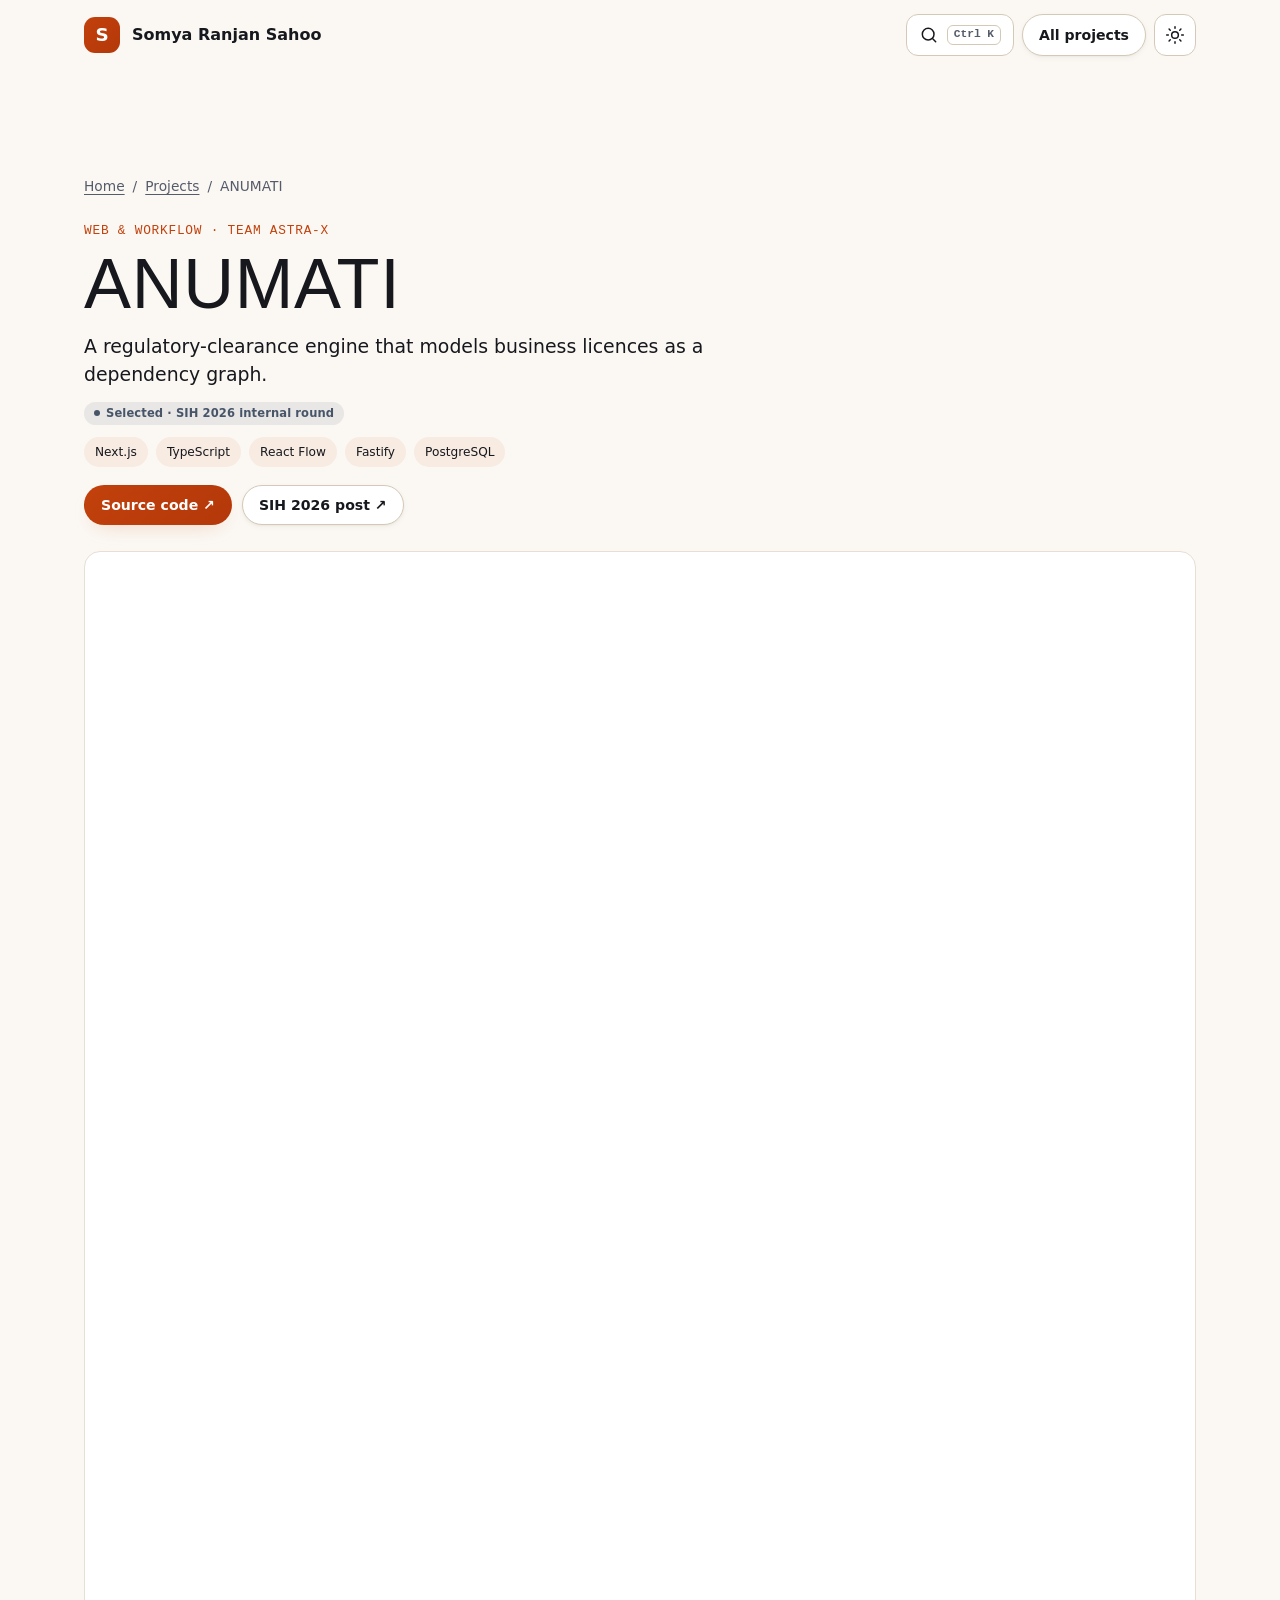
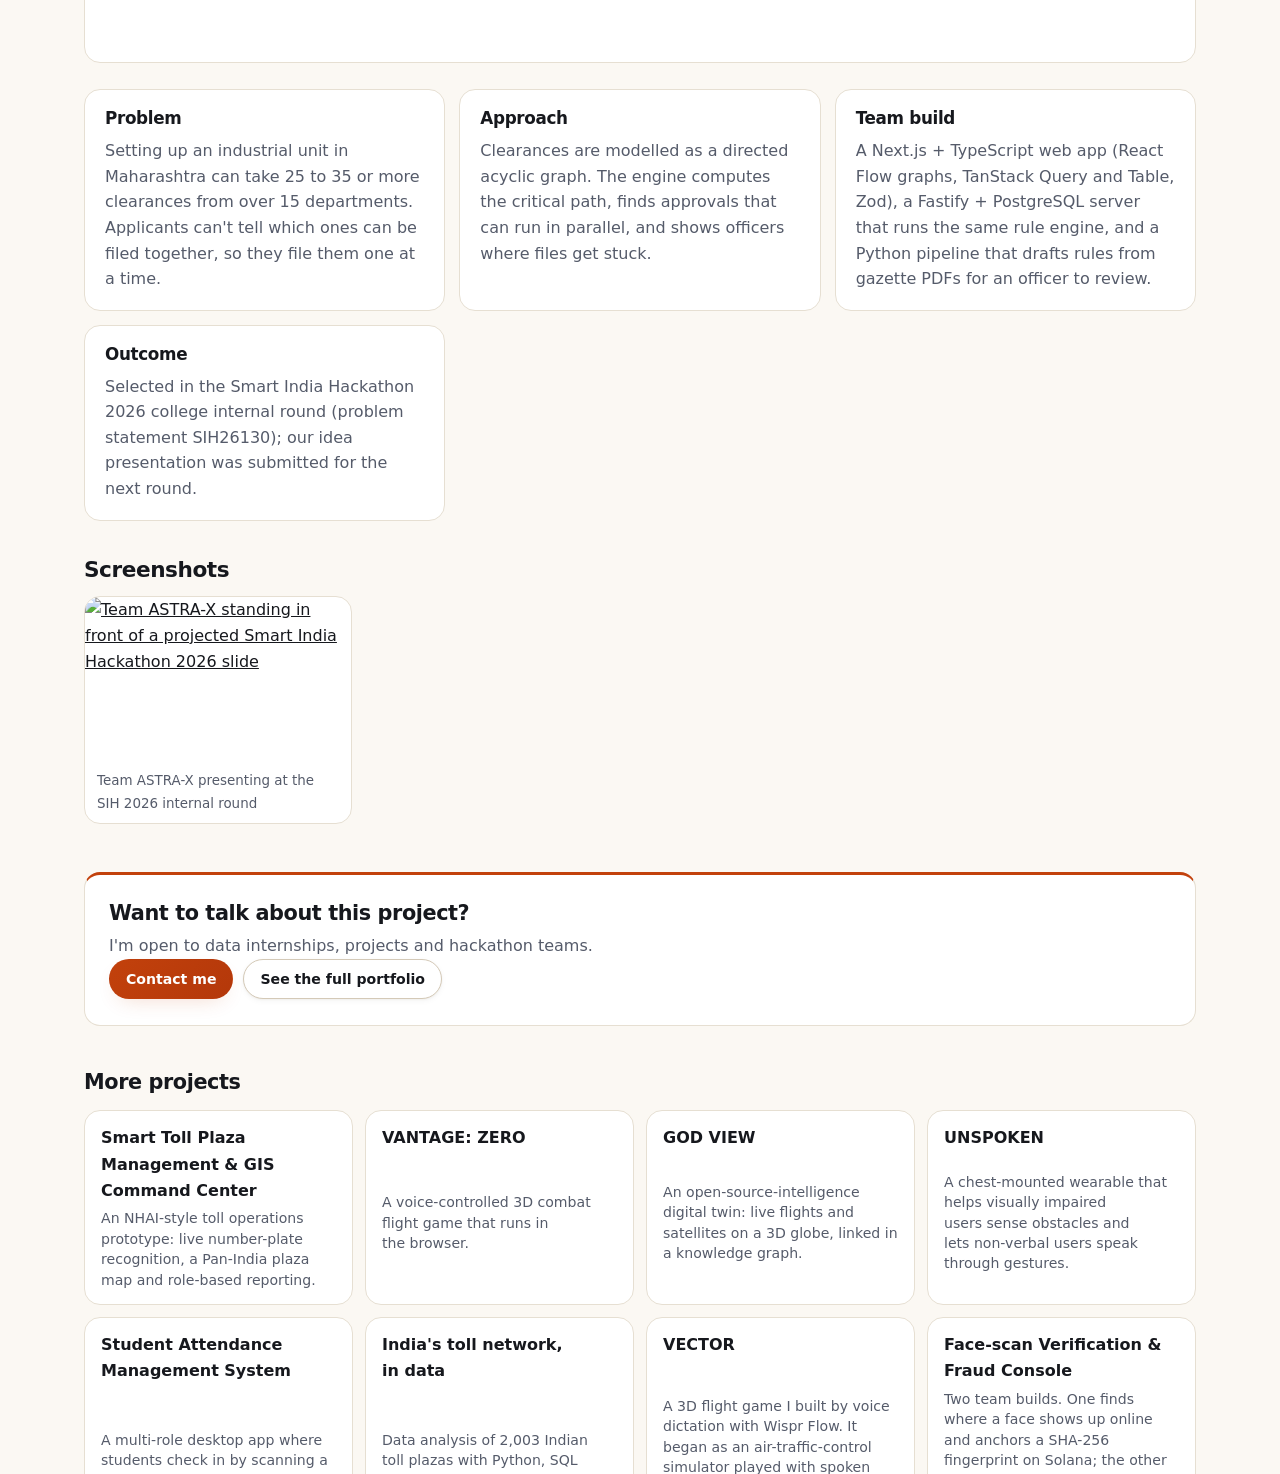
==== commit 26587a11: "Link the new repositories: VECTOR, MindEase, Tic Tac Toe, Scientific Calculator and the Class 12 Tol" ====
--- a/projects/anumati/index.html
+++ b/projects/anumati/index.html
@@ -80,7 +80,7 @@
           <li><a href="/projects/unspoken/"><strong>UNSPOKEN</strong><span>A chest-mounted wearable that helps visually impaired users sense obstacles and lets non-verbal users speak through gestures.</span></a></li>
           <li><a href="/projects/student-attendance-system/"><strong>Student Attendance Management System</strong><span>A multi-role desktop app where students check in by scanning a QR code on their phone.</span></a></li>
           <li><a href="/projects/india-toll-network-analysis/"><strong>India's toll network, in data</strong><span>Data analysis of 2,003 Indian toll plazas with Python, SQL and Excel.</span></a></li>
-          <li><a href="/projects/vector/"><strong>VECTOR</strong><span>An air-traffic-control simulator I built by voice dictation. You play it with spoken ATC commands: separation missions, gates and pilot read-backs.</span></a></li>
+          <li><a href="/projects/vector/"><strong>VECTOR</strong><span>A 3D flight game I built by voice dictation with Wispr Flow. It began as an air-traffic-control simulator played with spoken ATC commands.</span></a></li>
           <li><a href="/projects/face-scan-fraud-console/"><strong>Face-scan Verification &amp; Fraud Console</strong><span>Two team builds. One finds where a face shows up online and anchors a SHA-256 fingerprint on Solana; the other is an agentic console that investigates card fraud over TigerGraph.</span></a></li>
           <li><a href="/projects/mindease/"><strong>MindEase</strong><span>A stress-management idea for college students, and my first hackathon. We prototyped a 10-question stress self-check with scoring.</span></a></li>
           <li><a href="/projects/smaller-builds/"><strong>Smaller builds</strong><span>Games, desktop tools and command-line programs I wrote in Python, with demos for the ones I have recorded.</span></a></li>
@@ -101,6 +101,6 @@
       </nav>
     </div>
   </footer>
-  <script src="../../script.min.js?v=46fa6f74" defer></script>
+  <script src="../../script.min.js?v=9fcd5ee5" defer></script>
 </body>
 </html>
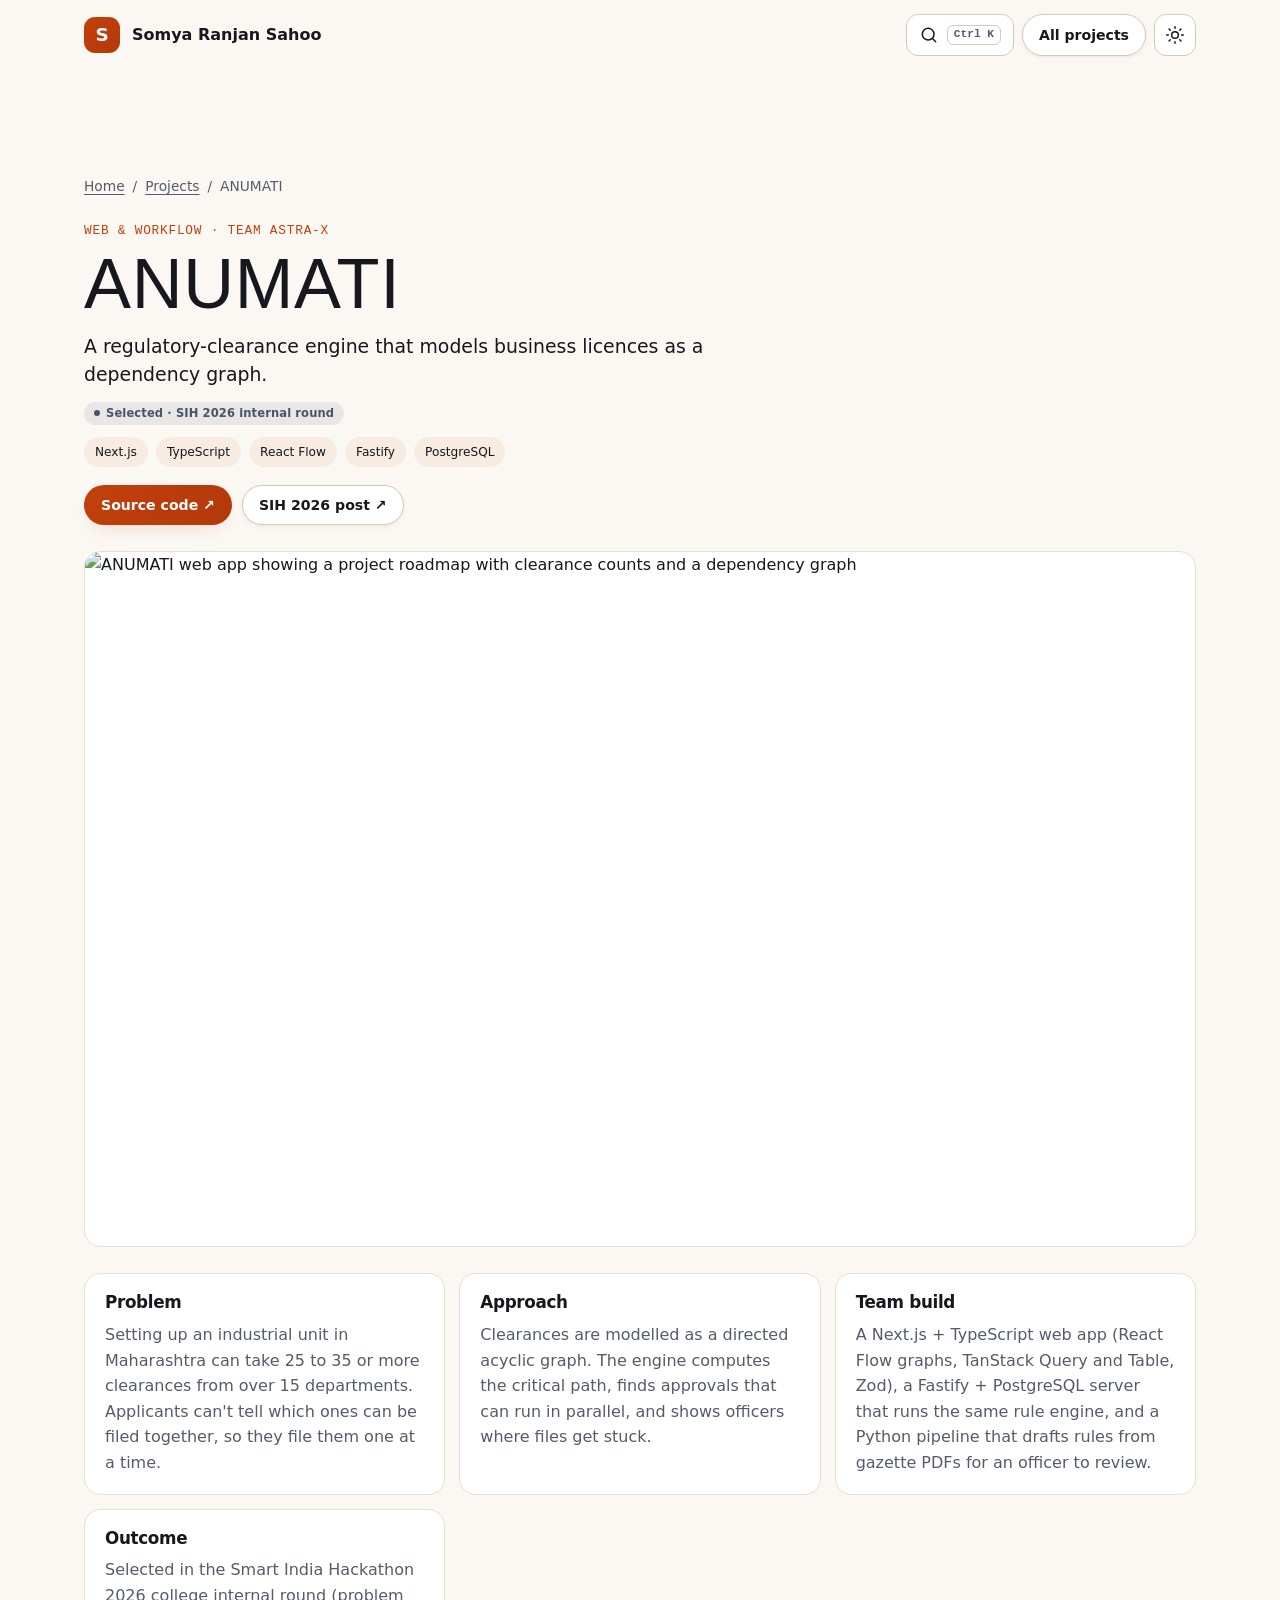
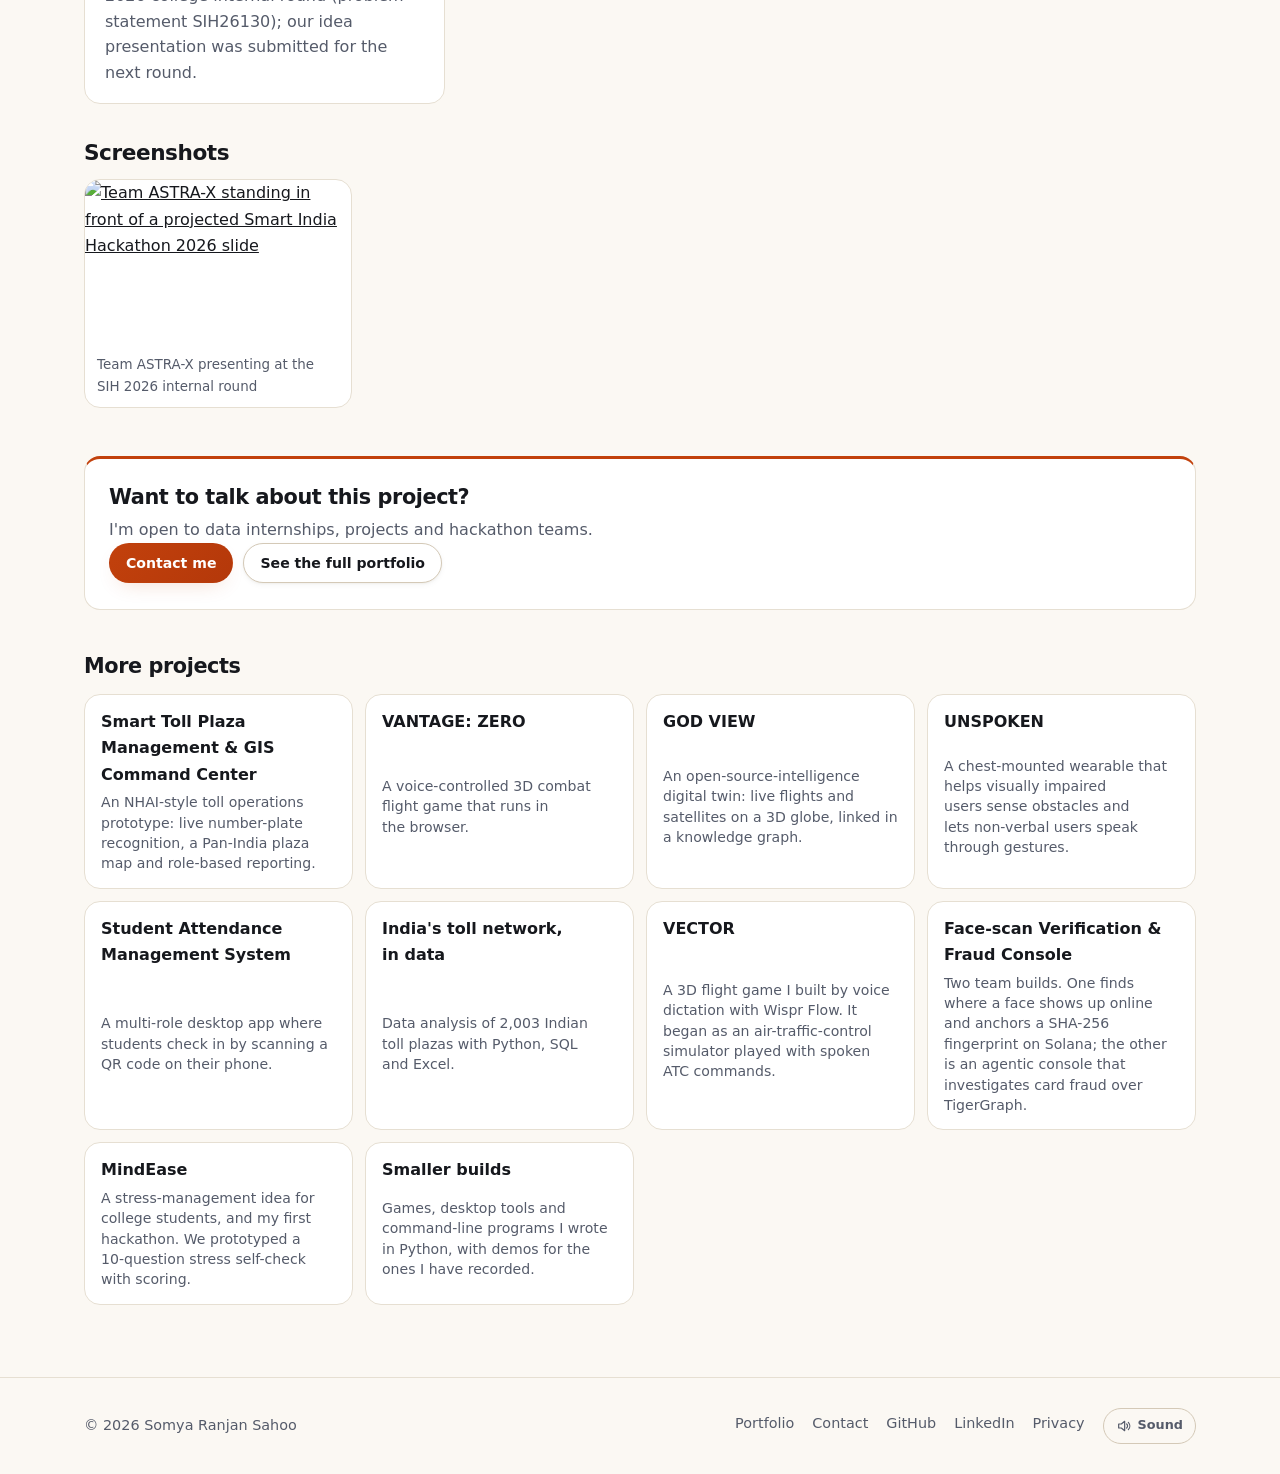
==== commit 45aa2466: "Project pages: keywords meta and fuller search descriptions; sitemap dates updated Co-Authored-By: C" ====
--- a/projects/anumati/index.html
+++ b/projects/anumati/index.html
@@ -6,14 +6,15 @@
   <meta name="referrer" content="strict-origin-when-cross-origin">
   <meta name="viewport" content="width=device-width, initial-scale=1">
   <title>ANUMATI, a Regulatory Clearance Engine | Somya Ranjan Sahoo</title>
-  <meta name="description" content="A regulatory-clearance engine that models business licences as a dependency graph.">
+  <meta name="description" content="A regulatory-clearance engine that models business licences as a dependency graph. A project by Somya Ranjan Sahoo.">
+  <meta name="keywords" content="ANUMATI, Next.js, TypeScript, React Flow, Fastify, PostgreSQL, Somya Ranjan Sahoo, portfolio">
   <meta name="author" content="Somya Ranjan Sahoo">
   <meta name="theme-color" content="#0b0d12">
   <link rel="canonical" href="https://somyaranjansahoo6422.github.io/projects/anumati/">
   <meta property="og:type" content="article">
   <meta property="og:site_name" content="Somya Ranjan Sahoo">
   <meta property="og:title" content="ANUMATI, a Regulatory Clearance Engine">
-  <meta property="og:description" content="A regulatory-clearance engine that models business licences as a dependency graph.">
+  <meta property="og:description" content="A regulatory-clearance engine that models business licences as a dependency graph. A project by Somya Ranjan Sahoo.">
   <meta property="og:url" content="https://somyaranjansahoo6422.github.io/projects/anumati/">
   <meta property="og:image" content="https://somyaranjansahoo6422.github.io/assets/img/proj-anumati-1600.webp">
   <meta property="og:image:alt" content="ANUMATI web app showing a project roadmap with clearance counts and a dependency graph">
@@ -23,7 +24,7 @@
   <link rel="apple-touch-icon" href="/assets/apple-touch-icon.png">
   <link rel="stylesheet" href="../../styles.min.css?v=f070589e">
   <script>try{var t=localStorage.getItem('theme');if(t)document.documentElement.setAttribute('data-theme',t)}catch(e){}</script>
-  <script type="application/ld+json">{"@context":"https://schema.org","@graph":[{"@type":"SoftwareSourceCode","name":"ANUMATI","headline":"ANUMATI, a Regulatory Clearance Engine","description":"A regulatory-clearance engine that models business licences as a dependency graph.","url":"https://somyaranjansahoo6422.github.io/projects/anumati/","image":"https://somyaranjansahoo6422.github.io/assets/img/proj-anumati-1600.webp","author":{"@type":"Person","name":"Somya Ranjan Sahoo","url":"https://somyaranjansahoo6422.github.io/"},"codeRepository":"https://github.com/shubham54191/ANUMATI","keywords":"Next.js, TypeScript, React Flow, Fastify, PostgreSQL"},{"@type":"BreadcrumbList","itemListElement":[{"@type":"ListItem","position":1,"name":"Somya Ranjan Sahoo","item":"https://somyaranjansahoo6422.github.io/"},{"@type":"ListItem","position":2,"name":"Projects","item":"https://somyaranjansahoo6422.github.io/#work"},{"@type":"ListItem","position":3,"name":"ANUMATI","item":"https://somyaranjansahoo6422.github.io/projects/anumati/"}]}]}</script>
+  <script type="application/ld+json">{"@context":"https://schema.org","@graph":[{"@type":"SoftwareSourceCode","name":"ANUMATI","headline":"ANUMATI, a Regulatory Clearance Engine","description":"A regulatory-clearance engine that models business licences as a dependency graph. A project by Somya Ranjan Sahoo.","url":"https://somyaranjansahoo6422.github.io/projects/anumati/","image":"https://somyaranjansahoo6422.github.io/assets/img/proj-anumati-1600.webp","author":{"@type":"Person","name":"Somya Ranjan Sahoo","url":"https://somyaranjansahoo6422.github.io/"},"codeRepository":"https://github.com/shubham54191/ANUMATI","keywords":"Next.js, TypeScript, React Flow, Fastify, PostgreSQL"},{"@type":"BreadcrumbList","itemListElement":[{"@type":"ListItem","position":1,"name":"Somya Ranjan Sahoo","item":"https://somyaranjansahoo6422.github.io/"},{"@type":"ListItem","position":2,"name":"Projects","item":"https://somyaranjansahoo6422.github.io/#work"},{"@type":"ListItem","position":3,"name":"ANUMATI","item":"https://somyaranjansahoo6422.github.io/projects/anumati/"}]}]}</script>
 </head>
 <body>
   <a class="skip" href="#main">Skip to content</a>
@@ -101,6 +102,6 @@
       </nav>
     </div>
   </footer>
-  <script src="../../script.min.js?v=9fcd5ee5" defer></script>
+  <script src="../../script.min.js?v=86e2abc0" defer></script>
 </body>
 </html>
